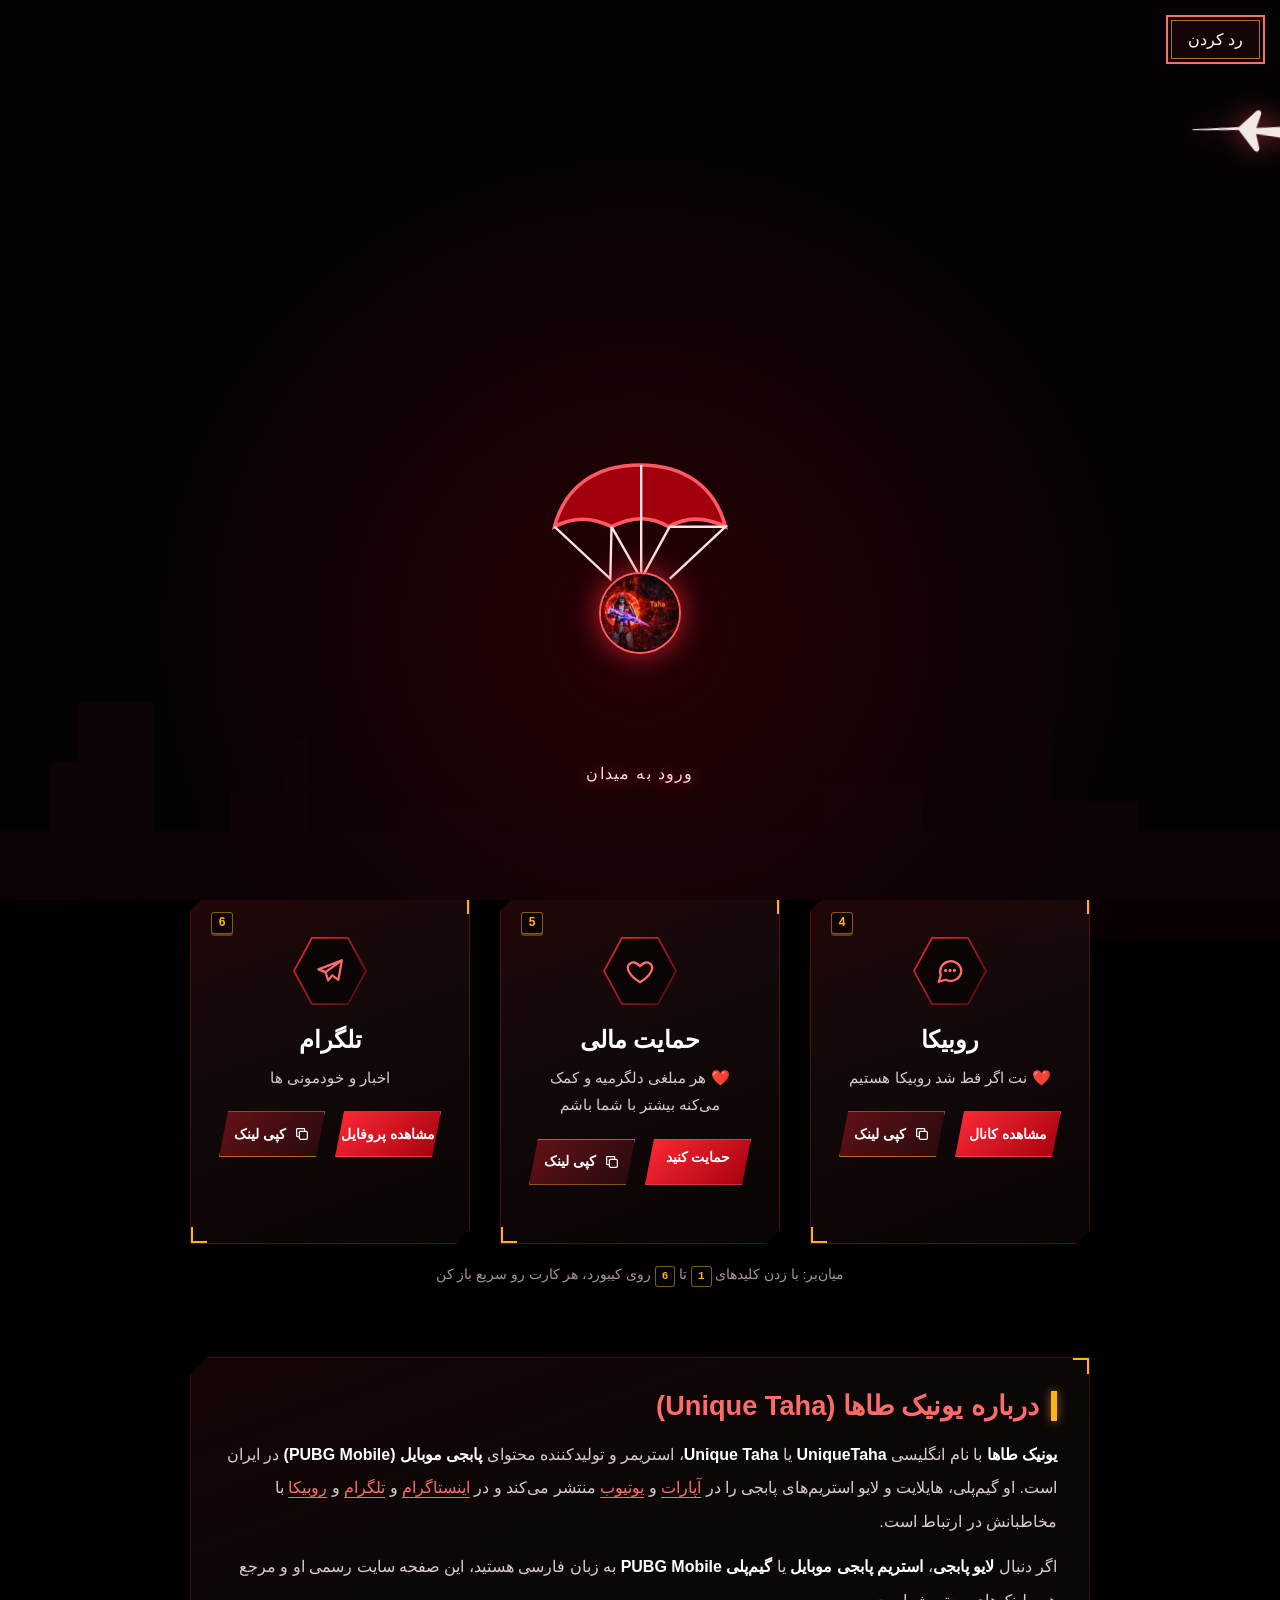
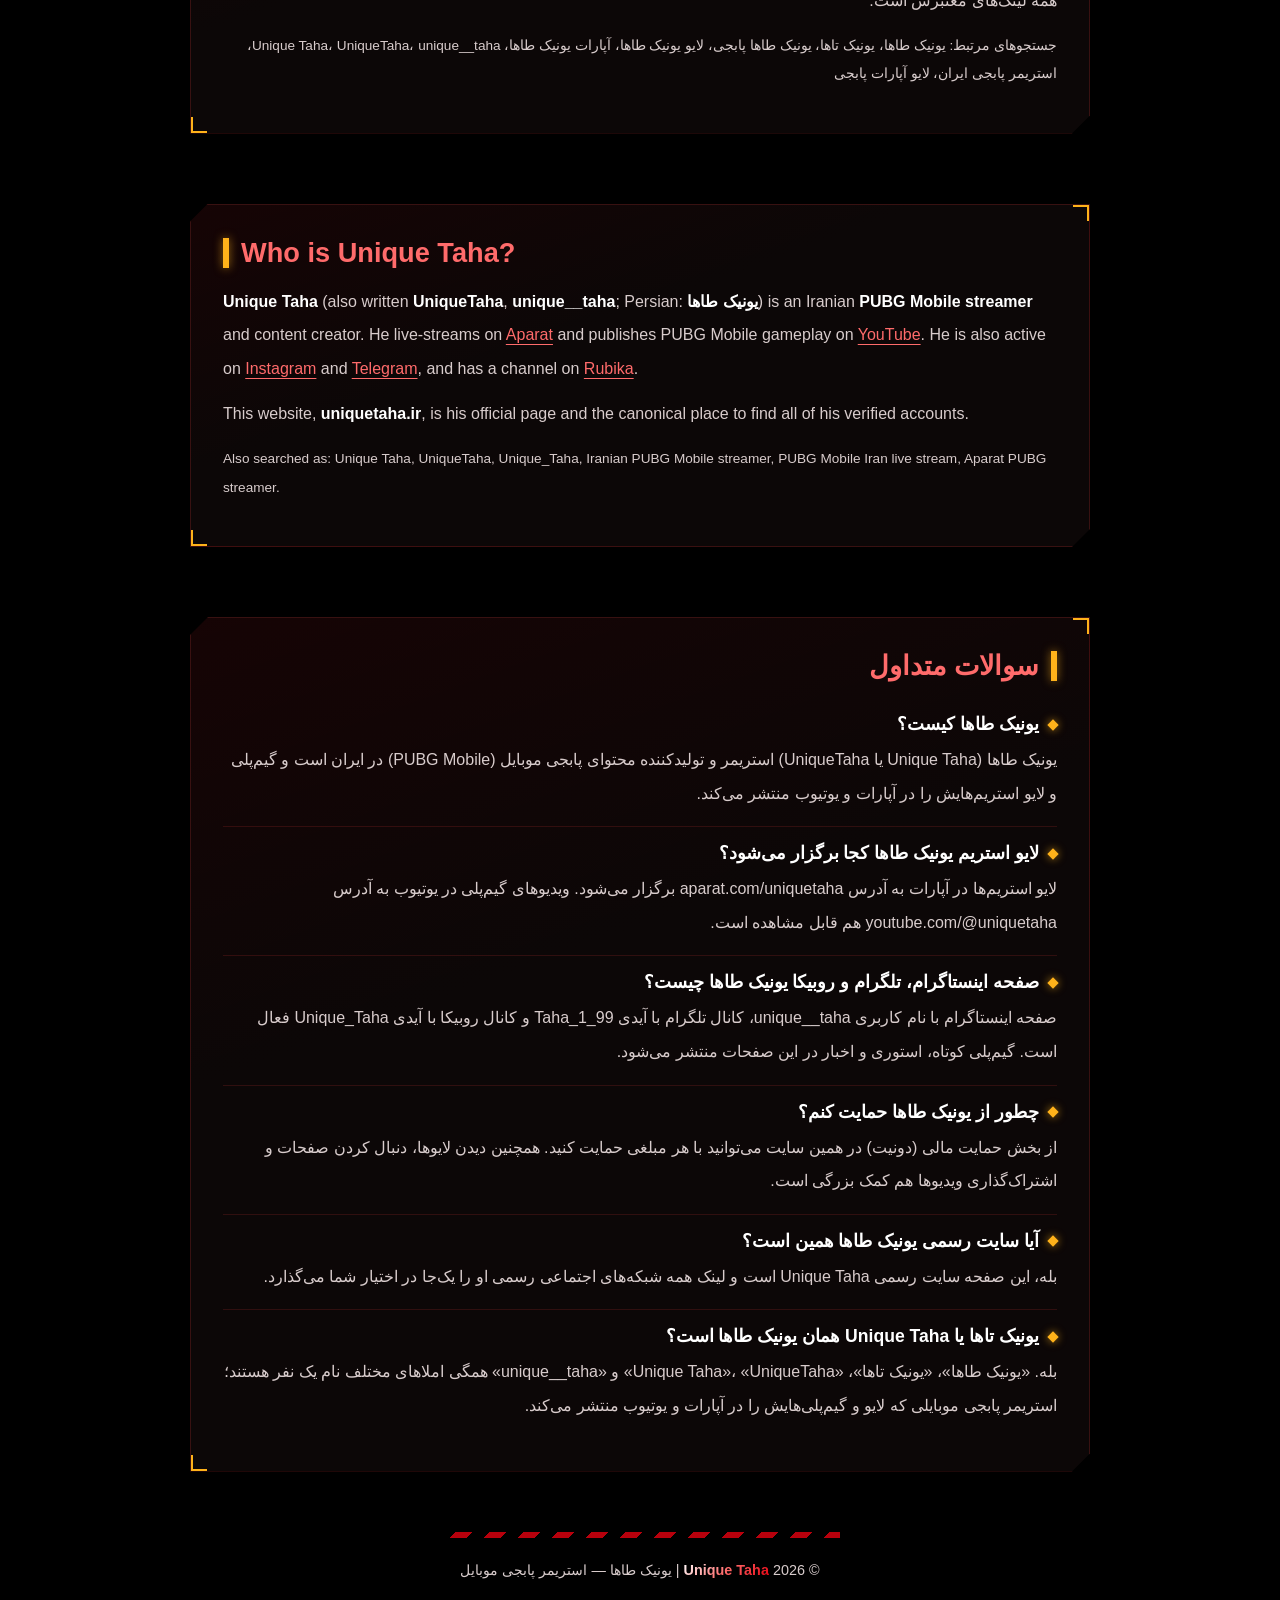
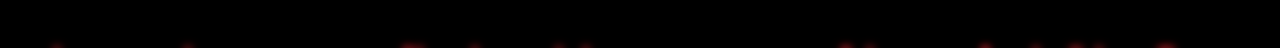
==== index.html @ 5b3048fc "Update index.html" ====
<!DOCTYPE html>
<html lang="fa" dir="rtl">
<head>
    <meta charset="UTF-8">
    <meta name="viewport" content="width=device-width, initial-scale=1.0">
    <title>یونیک طاها | Unique Taha — استریمر پابجی موبایل ایران | لایو در آپارات</title>
    <meta name="description" content="سایت رسمی یونیک طاها (UniqueTaha) استریمر پابجی موبایل در ایران؛ لایو استریم و ویدیوهای گیم‌پلی PUBG Mobile در آپارات و یوتیوب، لینک اینستاگرام، تلگرام و حمایت مالی. Official site of Unique Taha, Iranian PUBG Mobile streamer.">
    <meta name="keywords" content="یونیک طاها, یونیک تاها, UniqueTaha, Unique Taha, unique_taha, uniquetaha, استریمر پابجی, استریمر پابجی موبایل, لایو پابجی, استریم پابجی, پابجی موبایل ایران, PUBG Mobile Iran streamer, گیم پلی پابجی, هایلایت پابجی, آپارات یونیک طاها">
    <meta name="author" content="Unique Taha">
    <meta name="robots" content="index, follow, max-image-preview:large, max-snippet:-1, max-video-preview:-1">
    <meta name="theme-color" content="#000000">
    <link rel="canonical" href="https://uniquetaha.ir/">
    <link rel="alternate" hreflang="fa" href="https://uniquetaha.ir/">
    <link rel="alternate" hreflang="x-default" href="https://uniquetaha.ir/">

    <!-- Open Graph -->
    <meta property="og:site_name" content="Unique Taha | یونیک طاها">
    <meta property="og:locale" content="fa_IR">
    <meta property="og:type" content="profile">
    <meta property="og:url" content="https://uniquetaha.ir/">
    <meta property="og:title" content="یونیک طاها | Unique Taha — استریمر پابجی موبایل ایران | لایو در آپارات">
    <meta property="og:description" content="سایت رسمی یونیک طاها (UniqueTaha) استریمر پابجی موبایل در ایران؛ لایو استریم و ویدیوهای گیم‌پلی PUBG Mobile در آپارات و یوتیوب، لینک اینستاگرام، تلگرام و حمایت مالی. Official site of Unique Taha, Iranian PUBG Mobile streamer.">
    <meta property="og:image" content="https://uniquetaha.ir/og.jpg">
    <meta property="og:image:width" content="1200">
    <meta property="og:image:height" content="630">
    <meta property="og:image:alt" content="Unique Taha - استریمر پابجی موبایل">

    <!-- Twitter -->
    <meta name="twitter:card" content="summary_large_image">
    <meta name="twitter:title" content="یونیک طاها | Unique Taha — استریمر پابجی موبایل ایران | لایو در آپارات">
    <meta name="twitter:description" content="سایت رسمی یونیک طاها (UniqueTaha) استریمر پابجی موبایل در ایران؛ لایو استریم و ویدیوهای گیم‌پلی PUBG Mobile در آپارات و یوتیوب، لینک اینستاگرام، تلگرام و حمایت مالی. Official site of Unique Taha, Iranian PUBG Mobile streamer.">
    <meta name="twitter:image" content="https://uniquetaha.ir/og.jpg">

    <link rel="alternate" type="text/plain" href="https://uniquetaha.ir/llms.txt" title="LLM-readable summary">
    <link rel="manifest" href="/site.webmanifest">
    <link rel="author" href="https://uniquetaha.ir/humans.txt">
    <link rel="me" href="https://www.instagram.com/unique__taha">
    <link rel="me" href="https://www.youtube.com/@uniquetaha">
    <link rel="me" href="https://www.aparat.com/uniquetaha">
    <link rel="me" href="https://t.me/Taha_1_99">
    <link rel="me" href="https://rubika.ir/Unique_Taha">
    <meta name="application-name" content="Unique Taha">
    <meta name="apple-mobile-web-app-title" content="Unique Taha">
    <meta name="subject" content="PUBG Mobile streamer from Iran">
    <meta name="geo.region" content="IR">
    <meta name="language" content="Persian">
    <link rel="icon" href="favicon.ico" sizes="any">
    <link rel="icon" type="image/png" sizes="96x96" href="logo.png">
    <link rel="apple-touch-icon" href="logo.png">

    <script type="application/ld+json">
{
  "@context": "https://schema.org",
  "@type": "Person",
  "@id": "https://uniquetaha.ir/#person",
  "name": "یونیک طاها",
  "alternateName": [
    "Unique Taha",
    "UniqueTaha",
    "unique_taha",
    "یونیک تاها",
    "unique__taha"
  ],
  "url": "https://uniquetaha.ir/",
  "image": "https://uniquetaha.ir/og.jpg",
  "jobTitle": "استریمر پابجی موبایل",
  "description": "استریمر و تولیدکننده محتوای PUBG Mobile در ایران",
  "knowsAbout": [
    "PUBG Mobile",
    "پابجی موبایل",
    "لایو استریم",
    "گیم‌پلی"
  ],
  "nationality": {
    "@type": "Country",
    "name": "Iran"
  },
  "sameAs": [
    "https://www.instagram.com/unique__taha",
    "https://www.youtube.com/@uniquetaha",
    "https://www.aparat.com/uniquetaha",
    "https://t.me/Taha_1_99",
    "https://rubika.ir/Unique_Taha"
  ]
}
</script>
    <script type="application/ld+json">
{
  "@context": "https://schema.org",
  "@type": "WebSite",
  "@id": "https://uniquetaha.ir/#website",
  "url": "https://uniquetaha.ir/",
  "name": "Unique Taha | یونیک طاها",
  "alternateName": [
    "UniqueTaha",
    "یونیک طاها"
  ],
  "inLanguage": "fa-IR",
  "publisher": {
    "@id": "https://uniquetaha.ir/#person"
  }
}
</script>
    <script type="application/ld+json">
{
  "@context": "https://schema.org",
  "@type": "ProfilePage",
  "url": "https://uniquetaha.ir/",
  "name": "یونیک طاها | Unique Taha — استریمر پابجی موبایل ایران | لایو در آپارات",
  "inLanguage": "fa-IR",
  "mainEntity": {
    "@id": "https://uniquetaha.ir/#person"
  }
}
</script>
    <script type="application/ld+json">
{
  "@context": "https://schema.org",
  "@type": "FAQPage",
  "mainEntity": [
    {
      "@type": "Question",
      "name": "یونیک طاها کیست؟",
      "acceptedAnswer": {
        "@type": "Answer",
        "text": "یونیک طاها (Unique Taha یا UniqueTaha) استریمر و تولیدکننده محتوای پابجی موبایل (PUBG Mobile) در ایران است و گیم‌پلی و لایو استریم‌هایش را در آپارات و یوتیوب منتشر می‌کند."
      }
    },
    {
      "@type": "Question",
      "name": "لایو استریم یونیک طاها کجا برگزار می‌شود؟",
      "acceptedAnswer": {
        "@type": "Answer",
        "text": "لایو استریم‌ها در آپارات به آدرس aparat.com/uniquetaha برگزار می‌شود. ویدیوهای گیم‌پلی در یوتیوب به آدرس youtube.com/@uniquetaha هم قابل مشاهده است."
      }
    },
    {
      "@type": "Question",
      "name": "صفحه اینستاگرام، تلگرام و روبیکا یونیک طاها چیست؟",
      "acceptedAnswer": {
        "@type": "Answer",
        "text": "صفحه اینستاگرام با نام کاربری unique__taha، کانال تلگرام با آیدی Taha_1_99 و کانال روبیکا با آیدی Unique_Taha فعال است. گیم‌پلی کوتاه، استوری و اخبار در این صفحات منتشر می‌شود."
      }
    },
    {
      "@type": "Question",
      "name": "چطور از یونیک طاها حمایت کنم؟",
      "acceptedAnswer": {
        "@type": "Answer",
        "text": "از بخش حمایت مالی (دونیت) در همین سایت می‌توانید با هر مبلغی حمایت کنید. همچنین دیدن لایوها، دنبال کردن صفحات و اشتراک‌گذاری ویدیوها هم کمک بزرگی است."
      }
    },
    {
      "@type": "Question",
      "name": "آیا سایت رسمی یونیک طاها همین است؟",
      "acceptedAnswer": {
        "@type": "Answer",
        "text": "بله، این صفحه سایت رسمی Unique Taha است و لینک همه شبکه‌های اجتماعی رسمی او را یک‌جا در اختیار شما می‌گذارد."
      }
    },
    {
      "@type": "Question",
      "name": "یونیک تاها یا Unique Taha همان یونیک طاها است؟",
      "acceptedAnswer": {
        "@type": "Answer",
        "text": "بله. «یونیک طاها»، «یونیک تاها»، «Unique Taha»، «UniqueTaha» و «unique__taha» همگی املاهای مختلف نام یک نفر هستند؛ استریمر پابجی موبایلی که لایو و گیم‌پلی‌هایش را در آپارات و یوتیوب منتشر می‌کند."
      }
    }
  ]
}
</script>

    <style>
        /* =====================================================
           Unique Taha — Red & Black theme
           Concept: PUBG night battlefield — tracer rounds, embers, crosshair
           ===================================================== */
        :root {
            --black: #000;
            --panel: rgba(20, 6, 8, 0.72);
            --red-500: #ff2a36;
            --red-600: #e5000f;
            --red-700: #a3000d;
            --red-900: #4a0509;
            --red-soft: #ff6b6b;
            --text: #fff;
            --muted: #d8cccc;
            --dim: #a89494;
            --line: rgba(255, 60, 60, 0.18);
            --glow: rgba(255, 31, 45, 0.45);
            --btn: linear-gradient(135deg, #e5000f 0%, #a3000d 100%);
        }

        * {
            margin: 0;
            padding: 0;
            box-sizing: border-box;
        }

        html {
            color-scheme: dark;
            scroll-behavior: smooth;
            scrollbar-color: #b3000f #0a0000;
        }

        ::selection { background: var(--red-600); color: #fff; }
        ::-webkit-scrollbar { width: 10px; }
        ::-webkit-scrollbar-track { background: #0a0000; }
        ::-webkit-scrollbar-thumb { background: linear-gradient(#e5000f, #7a0009); border-radius: 10px; }

        a:focus-visible,
        button:focus-visible {
            outline: 2px solid var(--red-soft);
            outline-offset: 3px;
        }

        body {
            font-family: 'Segoe UI', Tahoma, Geneva, Verdana, sans-serif;
            background: var(--black);
            color: var(--text);
            overflow-x: hidden;
            min-height: 100vh;
            position: relative;
        }

        /* ---------- Background: embers, glow, grid ---------- */
        .stars {
            position: fixed;
            top: 0;
            left: 0;
            width: 100%;
            height: 100%;
            z-index: 0;
            overflow: hidden;
        }

        .star {
            position: absolute;
            background: rgba(255, 255, 255, 0.75);
            border-radius: 50%;
            animation: twinkle 3s infinite;
        }

        .star.red {
            background: var(--red-500);
            box-shadow: 0 0 6px rgba(255, 42, 54, 0.9);
        }

        @keyframes twinkle {
            0%, 100% { opacity: 0.25; transform: scale(1); }
            50% { opacity: 1; transform: scale(1.25); }
        }

        .nebula {
            position: fixed;
            inset: -40px;
            z-index: 1;
            pointer-events: none;
            background:
                radial-gradient(ellipse 70% 50% at 50% 0%, rgba(229, 0, 15, 0.24) 0%, transparent 70%),
                radial-gradient(ellipse 55% 40% at 100% 100%, rgba(150, 0, 10, 0.22) 0%, transparent 70%),
                radial-gradient(ellipse 45% 40% at 0% 75%, rgba(110, 0, 8, 0.18) 0%, transparent 70%);
            animation: nebulaPulse 8s ease-in-out infinite;
            transition: transform 0.4s ease-out;
        }

        .nebula::after {
            content: '';
            position: absolute;
            inset: 0;
            background-image:
                linear-gradient(rgba(255, 40, 50, 0.055) 1px, transparent 1px),
                linear-gradient(90deg, rgba(255, 40, 50, 0.055) 1px, transparent 1px);
            background-size: 56px 56px;
            -webkit-mask-image: radial-gradient(ellipse at 50% 25%, #000 0%, transparent 72%);
            mask-image: radial-gradient(ellipse at 50% 25%, #000 0%, transparent 72%);
        }

        @keyframes nebulaPulse {
            0%, 100% { opacity: 0.65; }
            50% { opacity: 1; }
        }

        /* ---------- Layout ---------- */
        .container {
            position: relative;
            z-index: 2;
            max-width: 1200px;
            margin: 0 auto;
            padding: 40px 20px;
            min-height: 100vh;
            display: flex;
            flex-direction: column;
            justify-content: center;
            align-items: center;
        }

        /* ---------- Header / hero ---------- */
        .header {
            position: relative;
            isolation: isolate;
            text-align: center;
            margin-bottom: 60px;
            padding: 20px 0;
            animation: fadeInDown 1s ease-out;
        }

        .reticle {
            position: absolute;
            top: 50%;
            left: 50%;
            width: min(460px, 86vw);
            transform: translate(-50%, -50%);
            z-index: -1;
            fill: none;
            stroke: var(--red-500);
            stroke-width: 1.2;
            opacity: 0.2;
            pointer-events: none;
        }

        .header h1 {
            display: flex;
            align-items: center;
            justify-content: center;
            gap: 18px;
            font-size: 3.5rem;
            font-weight: 800;
            letter-spacing: 0.01em;
            margin-bottom: 20px;
            line-height: 1.1;
            animation: glow 2.4s ease-in-out infinite alternate;
        }

        .site-logo {
            width: 76px;
            height: 76px;
            flex: none;
            object-fit: cover;
            border: 2px solid var(--red-500);
            border-radius: 50%;
            box-shadow: 0 0 18px var(--glow);
        }

        .header h1 .site-title { display: flex ; flex-direction: column ; align-items: center ; }
        .header h1 .site-name-fa {
            font-family: Tahoma, 'Segoe UI', system-ui, sans-serif;
            font-style: normal;
            font-weight: 800;
            font-size: 0.42em;
            letter-spacing: 0;
            text-transform: none;
            margin-top: 6px;
            color: var(--red-soft);
            -webkit-text-fill-color: currentColor;
        }

        .header h1 .site-name {
            background: linear-gradient(135deg, #ffffff 0%, #ff6b6b 38%, #e5000f 75%, #a3000d 100%);
            -webkit-background-clip: text;
            -webkit-text-fill-color: transparent;
            background-clip: text;
        }

        @keyframes glow {
            from { filter: drop-shadow(0 0 10px rgba(229, 0, 15, 0.55)); }
            to { filter: drop-shadow(0 0 24px rgba(255, 31, 45, 0.9)); }
        }

        .header .subtitle {
            font-size: 1.5rem;
            font-weight: 600;
            color: var(--red-soft);
            margin-top: 10px;
        }

        /* ---------- Cards ---------- */
        .social-links {
            display: grid;
            grid-template-columns: repeat(auto-fit, minmax(280px, 1fr));
            gap: 30px;
            width: 100%;
            max-width: 900px;
        }

        .social-card {
            background:
                linear-gradient(160deg, rgba(255, 31, 45, 0.08) 0%, rgba(255, 255, 255, 0.02) 38%, rgba(0, 0, 0, 0.35) 100%),
                var(--panel);
            backdrop-filter: blur(10px);
            -webkit-backdrop-filter: blur(10px);
            border: 1px solid var(--line);
            border-radius: 20px;
            padding: 30px;
            text-align: center;
            transition: transform 0.35s cubic-bezier(0.175, 0.885, 0.32, 1.275), border-color 0.3s, box-shadow 0.3s;
            position: relative;
            overflow: hidden;
            animation: fadeInUp 0.6s ease-out both;
        }

        .social-card > * { position: relative; z-index: 1; }

        .social-card:nth-child(1) { animation-delay: 0.2s; }
        .social-card:nth-child(2) { animation-delay: 0.35s; }
        .social-card:nth-child(3) { animation-delay: 0.5s; }
        .social-card:nth-child(4) { animation-delay: 0.65s; }
        .social-card:nth-child(5) { animation-delay: 0.8s; }
        .social-card:nth-child(6) { animation-delay: 0.95s; }

        /* red accent line on top of every card */
        .social-card::after {
            content: '';
            position: absolute;
            top: 0;
            left: 24px;
            right: 24px;
            height: 2px;
            background: linear-gradient(90deg, transparent, var(--red-500), transparent);
            opacity: 0.55;
            transition: opacity 0.3s;
        }

        .social-card::before {
            content: '';
            position: absolute;
            top: -50%;
            left: -50%;
            width: 200%;
            height: 200%;
            background: radial-gradient(circle, rgba(229, 0, 15, 0.28) 0%, transparent 70%);
            opacity: 0;
            transition: opacity 0.4s;
            pointer-events: none;
            z-index: 0;
        }

        .social-card:hover::before { opacity: 1; }
        .social-card:hover::after { opacity: 1; }

        .social-card:hover {
            transform: translateY(-8px);
            border-color: rgba(255, 60, 60, 0.6);
            box-shadow: 0 20px 40px rgba(229, 0, 15, 0.25),
                        0 0 30px rgba(229, 0, 15, 0.18);
        }

        .social-icon {
            width: 66px;
            height: 66px;
            margin: 0 auto 18px;
            display: flex;
            align-items: center;
            justify-content: center;
            border-radius: 50%;
            color: var(--red-soft);
            background: radial-gradient(circle, rgba(229, 0, 15, 0.22) 0%, rgba(229, 0, 15, 0.04) 70%);
            border: 1px solid rgba(255, 60, 60, 0.35);
            transition: background 0.3s, color 0.3s, box-shadow 0.3s;
        }

        .social-icon svg {
            width: 30px;
            height: 30px;
            fill: none;
            stroke: currentColor;
            stroke-width: 1.8;
            stroke-linecap: round;
            stroke-linejoin: round;
        }

        .social-card:hover .social-icon {
            background: var(--red-600);
            color: #fff;
            box-shadow: 0 0 22px var(--glow);
        }

        .social-card h2,
        .social-card h3 {
            font-size: 1.5rem;
            margin-bottom: 10px;
            color: #fff;
        }

        .social-card p {
            color: var(--muted);
            font-size: 0.95rem;
            margin-bottom: 20px;
            line-height: 1.8;
        }

        .social-card a {
            display: inline-block;
            padding: 12px 30px;
            background: var(--btn);
            color: #fff;
            text-decoration: none;
            border-radius: 25px;
            font-weight: bold;
            border: 1px solid rgba(255, 255, 255, 0.14);
            transition: transform 0.3s, box-shadow 0.3s, filter 0.3s;
        }

        .social-card a:hover {
            transform: scale(1.07);
            filter: brightness(1.12);
            box-shadow: 0 5px 18px rgba(229, 0, 15, 0.55);
        }

        .vpn-link-btn {
            display: inline-block;
            padding: 12px 30px;
            background: var(--btn);
            color: #fff;
            text-decoration: none;
            border-radius: 25px;
            font-weight: bold;
            transition: transform 0.3s, box-shadow 0.3s, filter 0.3s;
            position: relative;
            z-index: 1;
            border: 1px solid rgba(255, 255, 255, 0.14);
            cursor: pointer;
            font-family: inherit;
            font-size: inherit;
        }

        .vpn-link-btn:hover {
            transform: scale(1.07);
            filter: brightness(1.12);
            box-shadow: 0 5px 18px rgba(229, 0, 15, 0.55);
        }

        /* ---------- Entrance animations ---------- */
        @keyframes fadeInDown {
            from { opacity: 0; transform: translateY(-30px); }
            to { opacity: 1; transform: translateY(0); }
        }

        @keyframes fadeInUp {
            from { opacity: 0; transform: translateY(30px); }
            to { opacity: 1; transform: translateY(0); }
        }

        /* ---------- Embers (floating particles) ---------- */
        .particle {
            position: fixed;
            width: 4px;
            height: 4px;
            background: var(--red-500);
            box-shadow: 0 0 8px 2px rgba(255, 42, 54, 0.55);
            border-radius: 50%;
            pointer-events: none;
            animation: floatParticle 15s infinite linear;
        }

        @keyframes floatParticle {
            0% { transform: translateY(100vh) translateX(0) rotate(0deg); opacity: 0; }
            10% { opacity: 0.9; }
            90% { opacity: 0.9; }
            100% { transform: translateY(-100vh) translateX(100px) rotate(360deg); opacity: 0; }
        }

        /* ---------- Tracer rounds (shooting stars) ---------- */
        .meteor {
            position: fixed;
            width: 2px;
            height: 150px;
            background: linear-gradient(to bottom,
                rgba(255, 255, 255, 1) 0%,
                rgba(255, 107, 90, 0.9) 22%,
                rgba(229, 0, 15, 0.65) 60%,
                transparent 100%);
            border-radius: 50%;
            pointer-events: none;
            z-index: 1;
            box-shadow: 0 0 12px rgba(255, 255, 255, 0.8),
                        0 0 28px rgba(229, 0, 15, 0.6);
            animation: meteorFall linear;
            transform-origin: top center;
        }

        @keyframes meteorFall {
            0% { transform: translateY(-150px) translateX(0) rotate(-45deg); opacity: 0; }
            5% { opacity: 1; }
            95% { opacity: 1; }
            100% { transform: translateY(calc(100vh + 150px)) translateX(400px) rotate(-45deg); opacity: 0; }
        }

        /* ---------- Modal ---------- */
        .modal-overlay {
            position: fixed;
            top: 0;
            left: 0;
            width: 100%;
            height: 100%;
            background: rgba(0, 0, 0, 0.85);
            backdrop-filter: blur(5px);
            z-index: 1000;
            display: none;
            justify-content: center;
            align-items: center;
            animation: fadeIn 0.3s ease-out;
        }

        .modal-overlay.active { display: flex; }

        @keyframes fadeIn {
            from { opacity: 0; }
            to { opacity: 1; }
        }

        .modal-content {
            background: linear-gradient(160deg, rgba(60, 4, 8, 0.55) 0%, rgba(10, 2, 3, 0.97) 55%);
            backdrop-filter: blur(20px);
            border: 2px solid rgba(255, 50, 60, 0.5);
            border-radius: 20px;
            padding: 40px;
            max-width: 500px;
            width: 90%;
            text-align: center;
            box-shadow: 0 20px 60px rgba(229, 0, 15, 0.3);
            animation: slideUp 0.3s ease-out;
        }

        @keyframes slideUp {
            from { transform: translateY(50px); opacity: 0; }
            to { transform: translateY(0); opacity: 1; }
        }

        .modal-content h3 {
            font-size: 1.8rem;
            margin-bottom: 20px;
            color: #fff;
            display: flex;
            align-items: center;
            justify-content: center;
            gap: 10px;
        }

        .modal-icon {
            width: 30px;
            height: 30px;
            fill: none;
            stroke: var(--red-500);
            stroke-width: 2;
            stroke-linecap: round;
            stroke-linejoin: round;
        }

        .modal-content p {
            font-size: 1.1rem;
            color: var(--muted);
            margin-bottom: 30px;
            line-height: 1.8;
        }

        .modal-buttons {
            display: flex;
            gap: 15px;
            justify-content: center;
        }

        .modal-btn {
            padding: 12px 30px;
            border: none;
            border-radius: 25px;
            font-size: 1rem;
            font-weight: bold;
            font-family: inherit;
            cursor: pointer;
            transition: all 0.3s;
        }

        .modal-btn.confirm {
            background: var(--btn);
            color: #fff;
        }

        .modal-btn.confirm:hover {
            transform: scale(1.05);
            box-shadow: 0 5px 18px rgba(229, 0, 15, 0.55);
        }

        .modal-btn.cancel {
            background: rgba(255, 255, 255, 0.06);
            color: #fff;
            border: 1px solid rgba(255, 255, 255, 0.3);
        }

        .modal-btn.cancel:hover { background: rgba(255, 255, 255, 0.14); }

        /* ---------- Scroll to top ---------- */
        .scroll-top {
            position: fixed;
            bottom: 30px;
            left: 30px;
            width: 50px;
            height: 50px;
            background: var(--btn);
            border: 1px solid rgba(255, 255, 255, 0.18);
            border-radius: 50%;
            color: #fff;
            font-size: 1.5rem;
            cursor: pointer;
            z-index: 100;
            opacity: 0;
            visibility: hidden;
            transition: all 0.3s;
            box-shadow: 0 5px 15px rgba(229, 0, 15, 0.45);
            display: flex;
            align-items: center;
            justify-content: center;
        }

        .scroll-top.visible {
            opacity: 1;
            visibility: visible;
        }

        .scroll-top:hover {
            transform: translateY(-5px) scale(1.1);
            box-shadow: 0 8px 22px rgba(255, 31, 45, 0.6);
        }

        /* ---------- Cursor glow ---------- */
        .cursor-glow {
            position: fixed;
            width: 20px;
            height: 20px;
            border-radius: 50%;
            background: radial-gradient(circle, rgba(255, 42, 54, 0.65) 0%, transparent 70%);
            pointer-events: none;
            z-index: 9998;
            transform: translate(-50%, -50%);
            transition: width 0.3s, height 0.3s;
            mix-blend-mode: screen;
        }

        .cursor-glow.active {
            width: 40px;
            height: 40px;
        }

        /* ---------- Support button (kept for future use) ---------- */
        .support-section {
            margin-top: 40px;
            text-align: center;
            animation: fadeInUp 0.8s ease-out both;
            animation-delay: 1.2s;
        }

        .support-btn {
            display: inline-flex;
            align-items: center;
            gap: 12px;
            background: var(--btn);
            color: #fff;
            text-decoration: none;
            padding: 16px 35px;
            border-radius: 50px;
            font-size: 18px;
            font-weight: 600;
            box-shadow: 0 5px 20px rgba(229, 0, 15, 0.45);
            transition: all 0.4s cubic-bezier(0.175, 0.885, 0.32, 1.275);
            position: relative;
            overflow: hidden;
            border: none;
            cursor: pointer;
            font-family: inherit;
        }

        .support-btn::before {
            content: '';
            position: absolute;
            top: 0;
            left: -100%;
            width: 100%;
            height: 100%;
            background: linear-gradient(90deg, transparent, rgba(255, 255, 255, 0.2), transparent);
            transition: left 0.6s;
        }

        .support-btn:hover::before { left: 100%; }

        .support-btn:hover {
            transform: translateY(-5px) scale(1.05);
            box-shadow: 0 10px 30px rgba(229, 0, 15, 0.65),
                        0 0 20px rgba(229, 0, 15, 0.45);
        }

        .support-btn:active { transform: translateY(-2px) scale(1.02); }

        .support-icon {
            font-size: 1.3em;
            animation: bounce 2s ease-in-out infinite;
        }

        @keyframes bounce {
            0%, 20%, 50%, 80%, 100% { transform: translateY(0); }
            40% { transform: translateY(-5px); }
            60% { transform: translateY(-3px); }
        }

        .support-text {
            display: flex;
            flex-direction: column;
            align-items: center;
            gap: 5px;
        }

        .support-username {
            font-size: 0.8em;
            opacity: 0.9;
            font-weight: normal;
        }

        /* ---------- Footer ---------- */
        .footer {
            position: relative;
            z-index: 2;
            padding: 30px 20px;
            margin-top: 60px;
            text-align: center;
            color: var(--muted);
            font-size: 0.9rem;
            border-top: 1px solid rgba(255, 50, 60, 0.28);
            background: rgba(0, 0, 0, 0.35);
            backdrop-filter: blur(10px);
        }

        .footer-content {
            max-width: 1200px;
            margin: 0 auto;
            display: flex;
            justify-content: space-between;
            align-items: center;
            flex-wrap: wrap;
            gap: 20px;
        }

        .footer-text {
            flex: 1;
            min-width: 200px;
        }

        .footer-text p {
            margin: 0;
            opacity: 0.9;
            animation: fadeInUp 0.6s ease-out both;
        }

        .footer-text strong {
            background: linear-gradient(135deg, #ffffff 0%, #ff6b6b 50%, #e5000f 100%);
            -webkit-background-clip: text;
            -webkit-text-fill-color: transparent;
            background-clip: text;
        }

        .footer-links {
            display: flex;
            gap: 15px;
        }

        .footer-link {
            display: inline-flex;
            align-items: center;
            gap: 8px;
            color: var(--muted);
            text-decoration: none;
            padding: 8px 16px;
            border: 1px solid rgba(255, 60, 60, 0.3);
            border-radius: 20px;
            transition: all 0.3s ease;
            font-size: 0.9rem;
        }

        .footer-link:hover {
            color: #fff;
            border-color: rgba(255, 60, 60, 0.7);
            background: rgba(229, 0, 15, 0.22);
            transform: translateY(-2px);
            box-shadow: 0 5px 15px rgba(229, 0, 15, 0.3);
        }

        .link-icon { font-size: 1.1rem; }

        html, body {
            margin: 0;
            padding: 0;
            width: 100%;
        }

        body { overflow-x: hidden; }

        .container {
            max-width: 100%;
            overflow-x: hidden;
        }

        /* ---------- SEO content sections ---------- */
        .header .tagline {
            font-size: 1.15rem;
            color: var(--muted);
            margin-top: 14px;
            line-height: 1.9;
            max-width: 720px;
            margin-inline: auto;
        }

        .live-cta {
            display: inline-block;
            margin-top: 26px;
            padding: 14px 38px;
            border-radius: 30px;
            font-weight: bold;
            font-size: 1.1rem;
            color: #fff;
            text-decoration: none;
            background: linear-gradient(135deg, #ff1f2d 0%, #a3000d 100%);
            border: 1px solid rgba(255, 255, 255, 0.2);
            box-shadow: 0 0 25px rgba(255, 31, 45, 0.5);
            animation: livePulse 2.2s ease-in-out infinite;
        }

        .live-cta:hover { transform: scale(1.07); }

        @keyframes livePulse {
            0%, 100% { box-shadow: 0 0 22px rgba(255, 31, 45, 0.4); }
            50% { box-shadow: 0 0 40px rgba(255, 31, 45, 0.85); }
        }

        .info-section {
            width: 100%;
            max-width: 900px;
            margin-top: 70px;
            background: linear-gradient(160deg, rgba(255, 31, 45, 0.06) 0%, rgba(255, 255, 255, 0.02) 40%), rgba(10, 3, 4, 0.7);
            border: 1px solid var(--line);
            border-inline-start: 3px solid var(--red-600);
            border-radius: 20px;
            padding: 32px;
            backdrop-filter: blur(10px);
        }

        .info-section h2 { font-size: 1.7rem; margin-bottom: 16px; color: var(--red-soft); }
        .info-section p { color: var(--muted); line-height: 2.1; margin-bottom: 12px; }
        .info-section strong { color: #fff; }
        .info-section a { color: var(--red-soft); text-underline-offset: 4px; transition: color 0.2s; }
        .info-section a:hover { color: #fff; }
        .social-card-actions {
            display: flex;
            flex-wrap: wrap;
            align-items: center;
            justify-content: center;
            gap: 10px;
            margin-top: 4px;
        }
        .copy-link-button {
            position: relative;
            overflow: hidden;
            display: inline-flex;
            align-items: center;
            justify-content: center;
            gap: 9px;
            min-height: 42px;
            padding: 9px 14px;
            border: 1px solid rgba(255, 178, 26, 0.5);
            border-radius: 0;
            color: #fff;
            background: rgba(255, 178, 26, 0.08);
            font: inherit;
            font-size: 0.9rem;
            line-height: 1.35;
            cursor: pointer;
            transition: border-color 0.2s, background-color 0.2s, transform 0.2s, box-shadow 0.2s;
        }
        .copy-link-button:hover {
            border-color: var(--amber);
            background: rgba(255, 178, 26, 0.16);
            box-shadow: 0 0 18px rgba(255, 178, 26, 0.16);
            transform: translateY(-2px);
        }
        .copy-link-button svg {
            width: 17px;
            height: 17px;
            flex: none;
            fill: none;
            stroke: currentColor;
            stroke-width: 1.8;
            transition: opacity 0.2s ease, transform 0.32s cubic-bezier(0.2, 0.8, 0.2, 1);
        }
        .copy-link-button .copy-success-icon {
            position: absolute;
            inset-inline-start: 12px;
            top: 50%;
            opacity: 0;
            transform: translateY(-50%) scale(0.45) rotate(-35deg);
            pointer-events: none;
        }
        .copy-link-button.is-copied { border-color: #70e6a1; color: #a8f5c5; }
        .copy-link-button.is-copied .copy-default-icon { opacity: 0; transform: scale(0.55) rotate(30deg); }
        .copy-link-button.is-copied .copy-success-icon {
            opacity: 1;
            transform: translateY(-50%) scale(1) rotate(0);
        }
        .copy-link-button .copy-success-icon path {
            stroke-dasharray: 24;
            stroke-dashoffset: 24;
            transition: stroke-dashoffset 0.36s ease 0.08s;
        }
        .copy-link-button.is-copied .copy-success-icon path { stroke-dashoffset: 0; }
        .copy-link-button:disabled { cursor: wait; }
        .copy-link-feedback {
            display: block;
            flex-basis: 100%;
            min-height: 1.4em;
            margin: 0 !important;
            color: #a8f5c5 !important;
            font-size: 0.82rem;
            opacity: 0;
            visibility: hidden;
            transform: translateY(-3px);
            transition: opacity 0.2s ease, transform 0.2s ease, visibility 0.2s;
        }
        .copy-link-feedback.is-visible { opacity: 1; visibility: visible; transform: translateY(0); }
        .copy-link-feedback.is-error { color: #ffb3b8 !important; }
        @media (prefers-reduced-motion: reduce) {
            .copy-link-button { transition: none; }
            .copy-link-button svg,
            .copy-link-feedback { transition: none; }
            .copy-link-button .copy-success-icon path { transition: none; }
        }

        .faq-item { border-top: 1px solid rgba(255, 60, 60, 0.15); padding: 16px 0; }
        .faq-item:first-of-type { border-top: none; }

        .faq-item h3 {
            font-size: 1.1rem;
            color: #fff;
            margin-bottom: 8px;
            display: flex;
            align-items: center;
            gap: 10px;
        }

        .faq-item h3::before {
            content: '';
            flex: none;
            width: 8px;
            height: 8px;
            background: var(--red-500);
            transform: rotate(45deg);
            box-shadow: 0 0 8px rgba(255, 42, 54, 0.8);
        }

        .faq-item p { margin-bottom: 0; }
        .name-variants { font-size: .85rem; color: var(--dim); margin-top: 14px; line-height: 1.9; }
        .social-card button.vpn-link-btn, .social-card a.vpn-link-btn { display: inline-block; }
        .sr-only { position: absolute; width: 1px; height: 1px; overflow: hidden; clip: rect(0 0 0 0); white-space: nowrap; }

        /* ---------- Responsive ---------- */
        @media (max-width: 768px) {
            .header h1 { font-size: 2.5rem; }
            .header .subtitle { font-size: 1.2rem; }
            .social-links { grid-template-columns: 1fr; gap: 20px; }
            .social-card { padding: 25px; }
            .modal-content { padding: 30px 20px; }
            .modal-content h3 { font-size: 1.5rem; }
            .modal-content p { font-size: 1rem; }
            .modal-buttons { flex-direction: column; }
            .modal-btn { width: 100%; }
            .scroll-top { width: 45px; height: 45px; bottom: 20px; left: 20px; font-size: 1.3rem; }
            .cursor-glow { display: none; }
            .footer-content { flex-direction: column; text-align: center; }
            .footer-links { justify-content: center; }
        }

        @media (min-width: 769px) and (max-width: 1024px) {
            .social-links { grid-template-columns: repeat(2, 1fr); }
        }

        @media (min-width: 1920px) {
            .container { max-width: 1400px; }
            .header h1 { font-size: 4.5rem; }
            .social-links { max-width: 1100px; }
        }

        @media (orientation: landscape) and (max-height: 600px) {
            .container { padding: 20px; }
            .header { margin-bottom: 30px; }
            .header h1 { font-size: 2rem; }
            .social-links { gap: 15px; }
            .social-card { padding: 20px; }
        }

        @media (max-width: 600px) {
            .header h1 { font-size: 2.3rem; }
            .site-logo { width: 58px; height: 58px; }
            .header h1 { gap: 12px; }
            .info-section { padding: 22px; }
        }

        @media (prefers-reduced-motion: reduce) {
            *, *::before, *::after { animation: none !important; transition: none !important; }
            .meteor, .particle { display: none; }
            html { scroll-behavior: auto; }
        }

        /* =====================================================
           GAMING / PUBG HUD LAYER
           Angular cut panels, corner brackets, compass, health bar,
           kill feed, hit markers, hotkeys. Amber = HUD info color,
           red = action / brand color.
           ===================================================== */
        @property --l {
            syntax: '<length>';
            inherits: false;
            initial-value: 16px;
        }

        :root {
            --amber: #ffb21a;
            --amber-dim: rgba(255, 178, 26, 0.5);
            --cut: 14px;
        }

        .container { padding-top: 78px; }

        /* vignette: darker screen edges like an in-game view */
        .nebula::before {
            content: '';
            position: absolute;
            inset: 0;
            background: radial-gradient(ellipse at 50% 40%, transparent 48%, rgba(0, 0, 0, 0.72) 100%);
        }

        /* ---------- Health bar = scroll progress ---------- */
        .hp-bar {
            position: fixed;
            top: 0;
            left: 0;
            right: 0;
            height: 5px;
            z-index: 200;
            direction: ltr;
            background: rgba(255, 255, 255, 0.07);
            pointer-events: none;
        }

        .hp-fill {
            height: 100%;
            width: 0;
            background: linear-gradient(90deg, #a3000d, #ff2a36);
            box-shadow: 0 0 12px rgba(255, 42, 54, 0.85);
        }

        .hp-bar::after {
            content: '';
            position: absolute;
            inset: 0;
            background: repeating-linear-gradient(90deg, transparent 0 18px, #000 18px 20px);
        }

        /* ---------- Compass ---------- */
        .compass {
            position: fixed;
            top: 12px;
            left: 50%;
            transform: translateX(-50%);
            width: min(520px, 72vw);
            height: 34px;
            z-index: 150;
            overflow: hidden;
            direction: ltr;
            pointer-events: none;
            background: linear-gradient(rgba(0, 0, 0, 0.6), rgba(0, 0, 0, 0.15));
            border-bottom: 1px solid rgba(255, 178, 26, 0.3);
            -webkit-mask-image: linear-gradient(90deg, transparent, #000 22%, #000 78%, transparent);
            mask-image: linear-gradient(90deg, transparent, #000 22%, #000 78%, transparent);
        }

        .compass::before {
            content: '';
            position: absolute;
            left: 50%;
            top: 0;
            transform: translateX(-50%);
            border: 5px solid transparent;
            border-top-color: var(--amber);
            z-index: 2;
        }

        .compass-track {
            position: absolute;
            top: 0;
            left: 0;
            height: 100%;
            width: 2160px;
            will-change: transform;
        }

        .compass .tk {
            position: absolute;
            top: 9px;
            width: 1px;
            height: 5px;
            background: rgba(255, 255, 255, 0.4);
        }

        .compass .tk.big { height: 9px; background: #fff; }

        .compass .lb {
            position: absolute;
            top: 20px;
            transform: translateX(-50%);
            font: 600 10px/1 Consolas, 'Courier New', monospace;
            color: rgba(255, 255, 255, 0.65);
        }

        .compass .lb.dir {
            top: 19px;
            font-size: 12px;
            color: var(--amber);
        }

        /* ---------- Kill feed ---------- */
        .killfeed {
            position: fixed;
            top: 62px;
            left: 16px;
            z-index: 140;
            display: flex;
            flex-direction: column;
            gap: 6px;
            direction: ltr;
            pointer-events: none;
            font: 600 12px/1 Consolas, 'Courier New', monospace;
        }

        .kf {
            display: flex;
            align-items: center;
            gap: 8px;
            padding: 7px 12px;
            white-space: nowrap;
            color: var(--muted);
            background: rgba(0, 0, 0, 0.62);
            border-left: 3px solid var(--red-500);
            animation: kfIn 0.35s ease-out both, kfOut 0.5s ease-in 4.2s forwards;
        }

        .kf b { color: #fff; }
        .kf em { color: var(--red-soft); font-style: normal; }
        .kf svg { width: 14px; height: 14px; fill: none; stroke: var(--amber); stroke-width: 2; stroke-linecap: round; }

        @keyframes kfIn {
            from { opacity: 0; transform: translateX(-24px); }
            to { opacity: 1; transform: none; }
        }

        @keyframes kfOut {
            to { opacity: 0; transform: translateX(-12px); }
        }

        /* ---------- Hit marker on click ---------- */
        .hit {
            position: fixed;
            width: 28px;
            height: 28px;
            margin: -14px 0 0 -14px;
            pointer-events: none;
            z-index: 9997;
            animation: hitPop 0.4s ease-out forwards;
        }

        .hit svg { width: 100%; height: 100%; fill: none; stroke: #fff; stroke-width: 2.4; stroke-linecap: round; }
        .hit.red svg { stroke: var(--red-500); }

        @keyframes hitPop {
            0% { transform: scale(0.5); opacity: 1; }
            100% { transform: scale(1.6); opacity: 0; }
        }

        /* ---------- Crosshair cursor ---------- */
        .cursor-glow {
            width: 26px;
            height: 26px;
            border: 1.5px solid rgba(255, 42, 54, 0.9);
            background: none;
            mix-blend-mode: normal;
            box-shadow: 0 0 10px rgba(255, 42, 54, 0.45), inset 0 0 6px rgba(255, 42, 54, 0.25);
            opacity: 0;
            transition: width 0.25s, height 0.25s, transform 0.3s, opacity 0.3s;
        }

        .cursor-glow.on { opacity: 1; }

        .cursor-glow::before,
        .cursor-glow::after {
            content: '';
            position: absolute;
        }

        .cursor-glow::before {
            left: 50%;
            top: -6px;
            bottom: -6px;
            width: 1.5px;
            margin-left: -0.75px;
            background: linear-gradient(#ff2a36 0 7px, transparent 7px calc(100% - 7px), #ff2a36 calc(100% - 7px));
        }

        .cursor-glow::after {
            top: 50%;
            left: -6px;
            right: -6px;
            height: 1.5px;
            margin-top: -0.75px;
            background: linear-gradient(90deg, #ff2a36 0 7px, transparent 7px calc(100% - 7px), #ff2a36 calc(100% - 7px));
        }

        .cursor-glow.active {
            width: 40px;
            height: 40px;
            transform: translate(-50%, -50%) rotate(45deg);
        }

        /* ---------- Hero ---------- */
        .header h1 {
            font-family: 'Arial Black', 'Segoe UI Black', system-ui, sans-serif;
            font-weight: 900;
            font-style: italic;
            text-transform: uppercase;
            letter-spacing: 0.05em;
            line-height: 1.05;
            font-size: clamp(2.4rem, 8vw, 4.4rem);
        }

        .hud-chips {
            list-style: none;
            display: flex;
            flex-wrap: wrap;
            gap: 10px;
            justify-content: center;
            margin-top: 22px;
        }

        .hud-chips li {
            display: inline-flex;
            align-items: center;
            gap: 8px;
            padding: 6px 20px;
            font-size: 0.9rem;
            font-weight: 600;
            color: #fff;
            background: rgba(255, 178, 26, 0.08);
            border-block: 1px solid var(--amber-dim);
            clip-path: polygon(8px 0, 100% 0, calc(100% - 8px) 100%, 0 100%);
        }

        .rec-dot {
            display: inline-block;
            width: 10px;
            height: 10px;
            border-radius: 50%;
            background: #fff;
            box-shadow: 0 0 0 3px rgba(255, 255, 255, 0.25);
            animation: recBlink 1.2s steps(2, start) infinite;
        }

        .rec-dot.red {
            background: var(--red-500);
            box-shadow: 0 0 0 3px rgba(255, 42, 54, 0.28);
        }

        @keyframes recBlink { 50% { opacity: 0.15; } }

        .cta-wrap {
            display: inline-block;
            margin-top: 26px;
            animation: ctaGlow 2.2s ease-in-out infinite;
        }

        @keyframes ctaGlow {
            0%, 100% { filter: drop-shadow(0 0 8px rgba(255, 31, 45, 0.4)); }
            50% { filter: drop-shadow(0 0 22px rgba(255, 31, 45, 0.95)); }
        }

        /* ---------- Parallelogram buttons with sheen ---------- */
        .social-card a,
        .vpn-link-btn {
            position: relative;
            overflow: hidden;
            border: none;
            border-radius: 0;
            padding: 12px 36px;
            clip-path: polygon(10px 0, 100% 0, calc(100% - 10px) 100%, 0 100%);
            background: linear-gradient(135deg, #ff2a36 0%, #a3000d 100%);
        }

        .social-card a::after,
        .vpn-link-btn::after {
            content: '';
            position: absolute;
            top: 0;
            bottom: 0;
            left: -60%;
            width: 40%;
            background: linear-gradient(100deg, transparent, rgba(255, 255, 255, 0.38), transparent);
            transform: skewX(-20deg);
            transition: left 0.6s;
            pointer-events: none;
        }

        .social-card a:hover::after,
        .vpn-link-btn:hover::after { left: 130%; }

        .social-card a:hover,
        .vpn-link-btn:hover { box-shadow: none; }

        .live-cta {
            margin-top: 0;
            display: inline-flex;
            align-items: center;
            gap: 12px;
            padding: 15px 48px;
            border: none;
            box-shadow: none;
            animation: none;
            clip-path: polygon(14px 0, 100% 0, calc(100% - 14px) 100%, 0 100%);
            background: linear-gradient(135deg, #ff2a36 0%, #a3000d 100%);
        }

        .hud-chips li[data-state="unknown"] { display: none; }
        .live-status-dot {
            width: 9px;
            height: 9px;
            flex: none;
            border-radius: 50%;
            background: var(--amber);
            box-shadow: 0 0 0 3px rgba(255, 178, 26, 0.2);
        }

        .hud-chips li[data-state="live"] .live-status-dot {
            background: var(--red-500);
            box-shadow: 0 0 0 3px rgba(255, 42, 54, 0.24);
            animation: recBlink 1.2s steps(2, start) infinite;
        }

        .hud-chips li[data-state="offline"] .live-status-dot {
            background: #8a929e;
            box-shadow: 0 0 0 3px rgba(138, 146, 158, 0.18);
        }

        .live-cta[data-state="offline"] {
            background: linear-gradient(135deg, #555b66 0%, #292d35 100%);
        }

        .live-cta[data-state="unknown"],
        .live-cta[data-state="checking"] {
            background: linear-gradient(135deg, #8f6515 0%, #59400e 100%);
        }

        /* ---------- HUD panels (cards + info sections) ---------- */
        .social-card,
        .info-section {
            position: relative;
            border-radius: 0;
            --cut: 14px;
            clip-path: polygon(var(--cut) 0, 100% 0, 100% calc(100% - var(--cut)), calc(100% - var(--cut)) 100%, 0 100%, 0 var(--cut));
        }

        .info-section { --cut: 18px; border-inline-start: 1px solid var(--line); }

        .social-card {
            padding: 36px 28px 30px;
            border: 1px solid rgba(255, 60, 60, 0.22);
        }

        /* corner brackets: top-right + bottom-left (the uncut corners) */
        .social-card::after,
        .info-section::after {
            content: '';
            position: absolute;
            top: 0;
            left: 0;
            right: 0;
            bottom: 0;
            height: auto;
            opacity: 1;
            pointer-events: none;
            z-index: 2;
            --c: var(--amber);
            --t: 2px;
            background:
                linear-gradient(var(--c), var(--c)) top right / var(--l) var(--t) no-repeat,
                linear-gradient(var(--c), var(--c)) top right / var(--t) var(--l) no-repeat,
                linear-gradient(var(--c), var(--c)) bottom left / var(--l) var(--t) no-repeat,
                linear-gradient(var(--c), var(--c)) bottom left / var(--t) var(--l) no-repeat;
            transition: --l 0.3s ease;
        }

        .social-card:hover::after { --l: 30px; }

        .social-card:hover {
            transform: translateY(-6px);
            border-color: rgba(255, 60, 60, 0.65);
            box-shadow: inset 0 0 50px rgba(229, 0, 15, 0.24);
        }

        .social-card.pressed { border-color: var(--amber); box-shadow: inset 0 0 60px rgba(255, 178, 26, 0.25); }

        /* hex icon badge */
        .social-icon {
            position: relative;
            width: 74px;
            height: 74px;
            border: none;
            border-radius: 0;
            clip-path: polygon(25% 4%, 75% 4%, 100% 50%, 75% 96%, 25% 96%, 0 50%);
            background: linear-gradient(135deg, #ff2a36, #4a0509);
            box-shadow: none;
        }

        .social-icon::before {
            content: '';
            position: absolute;
            inset: 2px;
            clip-path: polygon(25% 4%, 75% 4%, 100% 50%, 75% 96%, 25% 96%, 0 50%);
            background: #0b0405;
            transition: background 0.3s;
        }

        .social-icon svg { position: relative; z-index: 1; }

        .social-card:hover .social-icon {
            background: linear-gradient(135deg, var(--amber), #e5000f);
            box-shadow: none;
        }

        .social-card:hover .social-icon::before { background: var(--red-600); }

        /* hotkey cap */
        .social-card > .keycap {
            position: absolute;
            top: 14px;
            left: 20px;
            min-width: 22px;
            height: 22px;
            padding: 0 6px;
            display: flex;
            align-items: center;
            justify-content: center;
            font: 700 12px/1 Consolas, 'Courier New', monospace;
            color: var(--amber);
            background: rgba(0, 0, 0, 0.55);
            border: 1px solid var(--amber-dim);
            border-radius: 3px;
            box-shadow: 0 2px 0 rgba(255, 178, 26, 0.3);
            transition: background 0.2s, color 0.2s;
        }

        .social-card:hover > .keycap { background: var(--amber); color: #000; }

        .hotkey-hint {
            margin-top: 22px;
            font-size: 0.85rem;
            color: var(--dim);
            text-align: center;
        }

        .hotkey-hint kbd {
            display: inline-block;
            min-width: 20px;
            padding: 1px 6px;
            font: 700 11px/1.5 Consolas, 'Courier New', monospace;
            color: var(--amber);
            border: 1px solid var(--amber-dim);
            border-radius: 3px;
            background: rgba(0, 0, 0, 0.5);
        }

        @media (hover: none) {
            .social-card > .keycap,
            .hotkey-hint,
            .cursor-glow { display: none; }
        }

        /* info panels */
        .info-section h2 {
            display: flex;
            align-items: center;
            gap: 12px;
        }

        .info-section h2::before {
            content: '';
            flex: none;
            width: 6px;
            height: 1.1em;
            background: var(--amber);
            box-shadow: 0 0 10px rgba(255, 178, 26, 0.6);
        }

        .faq-item h3::before {
            background: var(--amber);
            box-shadow: 0 0 8px rgba(255, 178, 26, 0.7);
        }

        /* ---------- Footer hazard stripe ---------- */
        .footer { border-top: none; }

        .footer::before {
            content: '';
            position: absolute;
            top: 0;
            left: 0;
            right: 0;
            height: 6px;
            background: repeating-linear-gradient(-45deg, #e5000f 0 12px, #000 12px 24px);
            opacity: 0.8;
        }

        /* ---------- Loading bar ---------- */
        .load-bar {
            width: 240px;
            height: 10px;
            margin: 0 auto 18px;
            overflow: hidden;
            transform: skewX(-20deg);
            background: rgba(255, 255, 255, 0.07);
            border: 1px solid rgba(255, 42, 54, 0.55);
        }

        .load-bar i {
            display: block;
            height: 100%;
            width: 40%;
            background: linear-gradient(90deg, #a3000d, #ff2a36);
            box-shadow: 0 0 14px rgba(255, 42, 54, 0.9);
            animation: loadSlide 1s ease-in-out infinite alternate;
        }

        @keyframes loadSlide {
            from { transform: translateX(-100%); }
            to { transform: translateX(250%); }
        }

        /* ---------- Modal ---------- */
        .modal-content {
            border-radius: 0;
            border: 1px solid rgba(255, 50, 60, 0.55);
            clip-path: polygon(22px 0, 100% 0, 100% calc(100% - 22px), calc(100% - 22px) 100%, 0 100%, 0 22px);
        }

        .modal-icon { stroke: var(--amber); }

        .modal-btn {
            border-radius: 0;
            padding: 12px 38px;
            clip-path: polygon(10px 0, 100% 0, calc(100% - 10px) 100%, 0 100%);
        }

        .modal-btn.confirm { background: linear-gradient(135deg, #ff2a36 0%, #a3000d 100%); }
        .modal-btn.confirm:hover { box-shadow: none; filter: brightness(1.15); }

        /* ---------- Scroll to top: hex ---------- */
        .scroll-top {
            width: 54px;
            height: 54px;
            border: none;
            border-radius: 0;
            clip-path: polygon(25% 4%, 75% 4%, 100% 50%, 75% 96%, 25% 96%, 0 50%);
            box-shadow: none;
        }

        .scroll-top:hover { box-shadow: none; filter: brightness(1.2); }

        /* ---------- Small screens ---------- */
        @media (max-width: 1480px) {
            .killfeed { display: none; }
        }

        @media (max-width: 600px) {
            .compass { width: 80vw; top: 10px; }
            .container { padding-top: 70px; }
            .scroll-top { width: 48px; height: 48px; }
        }

        @media (prefers-reduced-motion: reduce) {
            .hit, .killfeed { display: none; }
        }

        .social-card-actions { flex-wrap: wrap; gap: 10px; }
        .social-card-actions > a,
        .social-card-actions > .copy-link-button {
            box-sizing: border-box;
            display: inline-flex;
            flex: 1 1 0;
            align-items: center;
            justify-content: center;
            gap: 8px;
            min-width: 0;
            min-height: 46px;
            margin: 0;
            padding: 9px 10px;
            clip-path: polygon(9px 0, 100% 0, calc(100% - 9px) 100%, 0 100%);
            font-size: 0.86rem;
            font-weight: 700;
            line-height: 1.25;
            white-space: nowrap;
        }

        .social-card-actions > a {
            border: 1px solid rgba(255, 80, 90, 0.65);
        }

        .social-card-actions > .copy-link-button {
            border: 1px solid rgba(255, 178, 26, 0.55);
            background: linear-gradient(135deg, rgba(104, 18, 24, 0.96), rgba(38, 10, 13, 0.98));
        }

        .social-card-actions > a:hover,
        .social-card-actions > .copy-link-button:hover {
            transform: translateY(-2px);
        }

        .social-card-actions > .copy-link-button:hover {
            border-color: var(--amber);
            background: linear-gradient(135deg, rgba(137, 25, 31, 0.98), rgba(55, 12, 16, 0.98));
        }

        .social-card-actions > .copy-link-button.is-copied {
            border-color: #70e6a1;
            color: #a8f5c5;
        }

        .social-card-actions .copy-link-button svg { width: 16px; height: 16px; }

        /* keyboard focus must stay visible on clipped shapes (outline inside the box) */
        .social-card a:focus-visible,
        .vpn-link-btn:focus-visible,
        .copy-link-button:focus-visible,
        .modal-btn:focus-visible,
        .scroll-top:focus-visible {
            outline: 2px solid #fff;
            outline-offset: -6px;
        }

        .intro-overlay {
            position: fixed;
            inset: 0;
            z-index: 9999;
            overflow: hidden;
            background:
                radial-gradient(ellipse at 50% 70%, rgba(120, 0, 10, 0.3), transparent 55%),
                #050203;
            transition: opacity 0.35s ease, visibility 0.35s ease;
        }

        .intro-overlay.is-dismissed {
            opacity: 0;
            visibility: hidden;
            pointer-events: none;
        }

        .intro-skyline {
            position: absolute;
            inset: auto 0 0;
            height: 22%;
            opacity: 0.4;
            background:
                linear-gradient(90deg, transparent 4%, #180508 4% 12%, transparent 12% 18%, #180508 18% 24%, transparent 24% 31%, #180508 31% 39%, transparent 39% 64%, #180508 64% 72%, transparent 72% 80%, #180508 80% 89%, transparent 89%),
                linear-gradient(to top, #180508 0 35%, transparent 35%);
            clip-path: polygon(0 30%, 6% 30%, 6% 0, 13% 0, 13% 45%, 22% 45%, 22% 18%, 29% 18%, 29% 52%, 39% 52%, 39% 26%, 47% 26%, 47% 58%, 57% 58%, 57% 16%, 64% 16%, 64% 40%, 73% 40%, 73% 5%, 82% 5%, 82% 50%, 91% 50%, 91% 22%, 100% 22%, 100% 100%, 0 100%);
        }

        .intro-plane {
            position: absolute;
            top: 12%;
            left: -18%;
            width: clamp(72px, 10vw, 124px);
            color: #f3e8e8;
            filter: drop-shadow(0 0 12px rgba(255, 75, 75, 0.55));
            animation: intro-plane-pass 1.2s ease-in-out both;
        }

        .intro-plane svg { display: block; width: 100%; height: auto; }

        @keyframes intro-plane-pass {
            0% { transform: translateX(0) rotate(-5deg); }
            100% { transform: translateX(calc(100vw + 140px)) rotate(3deg); }
        }

        .intro-parachute {
            position: absolute;
            top: 20%;
            left: 50%;
            display: flex;
            flex-direction: column;
            align-items: center;
            transform: translate(-50%, -220px);
            animation: intro-parachute-land 1.8s cubic-bezier(0.25, 0.72, 0.35, 1) 0.3s both;
        }

        .intro-canopy { width: clamp(110px, 18vw, 190px); height: auto; overflow: visible; }
        .intro-canopy path:first-child { fill: #a3000d; stroke: #ff5962; stroke-width: 3; }
        .intro-canopy path:not(:first-child) { fill: none; stroke: #ffe4e4; stroke-width: 2; }

        .intro-logo {
            width: clamp(54px, 8vw, 82px);
            height: clamp(54px, 8vw, 82px);
            margin-top: -1px;
            object-fit: cover;
            border: 2px solid #ff5962;
            border-radius: 50%;
            background: #130507;
            box-shadow: 0 0 28px rgba(255, 42, 54, 0.7);
        }

        @keyframes intro-parachute-land {
            0% { transform: translate(-50%, -220px) rotate(-7deg); }
            65% { transform: translate(-50%, 34vh) rotate(3deg); }
            82% { transform: translate(-50%, 29vh) rotate(-2deg); }
            100% { transform: translate(-50%, 31vh) rotate(0); }
        }

        .intro-caption {
            position: absolute;
            left: 50%;
            bottom: 13%;
            margin: 0;
            color: #ffd9dc;
            font-size: 1rem;
            letter-spacing: 0.08em;
            text-shadow: 0 0 14px rgba(255, 42, 54, 0.75);
            transform: translateX(-50%);
        }

        .intro-skip {
            position: absolute;
            top: 20px;
            right: 20px;
            padding: 9px 16px;
            color: #fff;
            font: inherit;
            background: rgba(25, 6, 9, 0.85);
            border: 1px solid rgba(255, 178, 26, 0.65);
            cursor: pointer;
        }

        .minimap {
            position: fixed;
            right: 16px;
            bottom: max(16px, env(safe-area-inset-bottom));
            z-index: 120;
            direction: rtl;
            color: #fff;
        }

        .minimap-toggle {
            display: flex;
            align-items: center;
            justify-content: center;
            gap: 8px;
            width: 52px;
            min-height: 52px;
            padding: 8px;
            color: var(--amber);
            font: 700 0.72rem/1.2 Consolas, 'Courier New', monospace;
            background: rgba(4, 3, 5, 0.88);
            border: 1px solid rgba(255, 178, 26, 0.55);
            box-shadow: 0 0 18px rgba(229, 0, 15, 0.2);
            backdrop-filter: blur(8px);
            clip-path: polygon(10px 0, 100% 0, 100% calc(100% - 10px), calc(100% - 10px) 100%, 0 100%, 0 10px);
            cursor: pointer;
            transition: background 0.2s ease;
        }

        .minimap-toggle:hover,
        .minimap-toggle:focus-visible,
        .minimap.is-open .minimap-toggle {
            background: rgba(40, 10, 13, 0.96);
            border-color: var(--amber);
        }

        .minimap-grid {
            position: absolute;
            right: 0;
            bottom: calc(100% + 8px);
            display: grid;
            grid-template-columns: repeat(3, 1fr);
            gap: 5px;
            width: 174px;
            padding: 8px;
            background:
                linear-gradient(rgba(255, 42, 54, 0.08) 1px, transparent 1px),
                linear-gradient(90deg, rgba(255, 42, 54, 0.08) 1px, transparent 1px),
                rgba(20, 8, 10, 0.8);
            background-size: 18px 18px;
            border: 1px solid rgba(255, 60, 60, 0.24);
            box-shadow: 0 8px 24px rgba(0, 0, 0, 0.65);
            backdrop-filter: blur(8px);
            clip-path: polygon(10px 0, 100% 0, 100% calc(100% - 10px), calc(100% - 10px) 100%, 0 100%, 0 10px);
        }

        .minimap-grid[hidden] { display: none; }

        .minimap-grid::before {
            content: 'نقشه ارتباطات';
            grid-column: 1 / -1;
            padding: 0 2px 4px;
            color: var(--amber);
            font: 700 0.72rem/1.3 Consolas, 'Courier New', sans-serif;
            border-bottom: 1px solid rgba(255, 178, 26, 0.22);
        }

        .minimap-grid::after {
            content: 'انتخاب نقطه برای رفتن به کارت';
            grid-column: 1 / -1;
            color: var(--dim);
            font: 0.65rem/1.4 Tahoma, 'Segoe UI', sans-serif;
            text-align: center;
        }

        .minimap-marker {
            display: grid;
            place-items: center;
            min-width: 0;
            min-height: 28px;
            padding: 0;
            color: #c8b7b7;
            font: 700 0.65rem/1 Consolas, 'Courier New', monospace;
            text-decoration: none;
            background: rgba(0, 0, 0, 0.55);
            border: 1px solid rgba(255, 255, 255, 0.12);
            transition: color 0.2s ease, border-color 0.2s ease, background 0.2s ease;
        }

        .minimap-marker:hover,
        .minimap-marker:focus-visible {
            color: #fff;
            border-color: rgba(255, 178, 26, 0.75);
            background: rgba(229, 0, 15, 0.16);
        }

        .minimap-marker::before {
            content: '';
            width: 7px;
            height: 7px;
            border-radius: 50%;
            background: #85858b;
        }

        .minimap-marker[aria-current="location"] {
            color: #fff;
            border-color: var(--amber);
            background: rgba(229, 0, 15, 0.2);
        }

        .minimap-marker[aria-current="location"]::before {
            background: #ff3642;
            box-shadow: 0 0 0 3px rgba(255, 42, 54, 0.18), 0 0 12px #ff3642;
            animation: minimap-ping 1.1s steps(2, start) infinite;
        }

        @keyframes minimap-ping { 50% { opacity: 0.25; } }

        .airdrop {
            position: fixed;
            left: 18px;
            bottom: calc(88px + env(safe-area-inset-bottom));
            z-index: 130;
            visibility: hidden;
            pointer-events: none;
        }

        .airdrop.is-visible { visibility: visible; pointer-events: auto; }

        .airdrop-drop {
            position: relative;
            z-index: 1;
            display: flex;
            flex-direction: column;
            align-items: center;
            width: 80px;
            transform: translateY(0);
        }

        .airdrop.is-falling .airdrop-drop {
            animation: airdrop-fall 1.8s cubic-bezier(0.22, 0.68, 0.28, 1) both;
        }

        .airdrop-canopy {
            display: block;
            width: 76px;
            height: 50px;
            margin-bottom: -2px;
            overflow: visible;
            filter: drop-shadow(0 0 7px rgba(255, 30, 45, 0.45));
        }

        .airdrop-canopy path:first-child {
            fill: #b70d19;
            stroke: #ff6a70;
            stroke-width: 1.8;
        }

        .airdrop-canopy path:not(:first-child) {
            fill: none;
            stroke: #e8c5c6;
            stroke-width: 1.4;
        }

        .airdrop-crate {
            position: relative;
            display: grid;
            place-items: center;
            width: 54px;
            height: 48px;
            padding: 0;
            color: #ffe0e0;
            background:
                linear-gradient(90deg, transparent 45%, rgba(255, 113, 48, 0.72) 45% 54%, transparent 54%),
                repeating-linear-gradient(0deg, #5f311b 0 9px, #784322 9px 18px);
            border: 2px solid #d99a52;
            box-shadow: inset 0 0 0 3px rgba(28, 12, 8, 0.55), 0 4px 10px rgba(0, 0, 0, 0.5);
            cursor: pointer;
        }

        .airdrop-crate svg { width: 34px; height: 34px; fill: none; stroke: #f0c58f; stroke-width: 1.7; }

        .airdrop-lid {
            position: absolute;
            top: -7px;
            left: -2px;
            right: -2px;
            height: 7px;
            background: #b98149;
            transform-origin: left bottom;
            transition: transform 0.35s ease;
        }

        .airdrop.is-open .airdrop-lid { transform: rotate(-35deg) translateY(-3px); }

        .airdrop-smoke {
            position: absolute;
            left: 27px;
            bottom: -7px;
            width: 130px;
            height: 70px;
            border-radius: 50%;
            background: radial-gradient(ellipse, rgba(239, 15, 30, 0.62), rgba(156, 0, 14, 0.22) 50%, transparent 76%);
            filter: blur(11px);
            animation: airdrop-smoke-pulse 2.4s ease-in-out infinite alternate;
            pointer-events: none;
        }

        @keyframes airdrop-smoke-pulse {
            from { opacity: 0.48; transform: scale(0.82); }
            to { opacity: 0.9; transform: scale(1.16); }
        }

        @keyframes airdrop-fall {
            0% { transform: translateY(-110vh) rotate(-8deg); }
            68% { transform: translateY(0) rotate(3deg); }
            78% { transform: translateY(-12px) rotate(-2deg); }
            88% { transform: translateY(0) rotate(1deg); }
            95% { transform: translateY(-4px) rotate(0); }
            100% { transform: translateY(0) rotate(0); }
        }

        .airdrop-note {
            position: absolute;
            left: 0;
            bottom: calc(100% + 12px);
            width: min(260px, calc(100vw - 120px));
            padding: 15px;
            color: #fff;
            background: rgba(10, 3, 5, 0.96);
            border: 1px solid rgba(255, 70, 80, 0.72);
            box-shadow: 0 8px 26px rgba(0, 0, 0, 0.65), 0 0 18px rgba(229, 0, 15, 0.2);
        }

        .airdrop-note[hidden] { display: none; }
        .airdrop-note h2 { margin: 0 0 8px; color: #ff858b; font-size: 1rem; }
        .airdrop-note p { margin: 0 0 12px; color: var(--muted); font-size: 0.85rem; line-height: 1.7; }
        .airdrop-note .airdrop-support {
            display: inline-flex;
            padding: 8px 12px;
            color: #fff;
            font-weight: 700;
            text-decoration: none;
            background: linear-gradient(135deg, #ff2a36, #85000a);
            border: 1px solid rgba(255, 255, 255, 0.2);
        }

        .airdrop-close {
            position: absolute;
            top: 7px;
            left: 7px;
            width: 26px;
            height: 26px;
            color: #fff;
            background: transparent;
            border: 1px solid rgba(255, 255, 255, 0.24);
            cursor: pointer;
        }

        .airdrop-close:focus-visible,
        .airdrop-crate:focus-visible,
        .airdrop-support:focus-visible,
        .minimap-toggle:focus-visible,
        .minimap-marker:focus-visible {
            outline: 2px solid #fff;
            outline-offset: 3px;
        }

        @media (max-width: 600px) {
            .minimap { right: 10px; bottom: calc(10px + env(safe-area-inset-bottom)); }
            .minimap-toggle { width: 46px; min-height: 46px; }
            .minimap-grid { width: min(174px, calc(100vw - 32px)); gap: 4px; padding: 7px; }
            .minimap-marker { min-height: 26px; }
            .airdrop { left: 12px; bottom: calc(102px + env(safe-area-inset-bottom)); }
            .airdrop-note { width: min(240px, calc(100vw - 32px)); }
            .intro-caption { bottom: 18%; font-size: 0.85rem; }
        }

        @media (prefers-reduced-motion: reduce) {
            .intro-plane, .intro-parachute, .minimap-marker[aria-current="location"]::before,
            .airdrop-smoke, .airdrop.is-falling .airdrop-drop { animation: none; }
            .airdrop-drop { transform: translateY(0); }
        }
    </style>
</head>
<body>

    <div class="intro-overlay" id="introOverlay" role="dialog" aria-modal="true" aria-label="ورود به سایت">
        <div class="intro-skyline" aria-hidden="true"></div>
        <div class="intro-plane" aria-hidden="true">
            <svg viewBox="0 0 120 48" focusable="false"><path fill="currentColor" d="M4 23.5 47 19 63 3c2-2 5-1 5 2l-4 14 32-3 15 6-15 6-32-3 4 14c0 3-3 4-5 2L47 22 4 24.5c-3 0-3-1 0-1Z"/></svg>
        </div>
        <div class="intro-parachute" aria-hidden="true">
            <svg class="intro-canopy" viewBox="0 0 160 96" focusable="false">
                <path d="M8 57C17 23 43 5 80 5s63 18 72 52c-19-9-33-8-48 0-15-9-30-9-48 0-16-8-31-9-48 0Z"/>
                <path d="m8 57 47 44 1-44m0 0 25 44V5m0 96 24-44m0 0 47 0-47 44"/>
            </svg>
            <img class="intro-logo" src="logo.png" alt="">
        </div>
        <p class="intro-caption">ورود به میدان</p>
        <button class="intro-skip" id="introSkip" type="button">رد کردن</button>
    </div>

    <!-- Custom Cursor Glow -->
    <div class="cursor-glow" id="cursorGlow" aria-hidden="true"></div>

    <!-- Gaming HUD -->
    <div class="hp-bar" aria-hidden="true"><div class="hp-fill" id="hpFill"></div></div>
    <div class="compass" id="compass" aria-hidden="true"><div class="compass-track" id="compassTrack"></div></div>
    <div class="killfeed" id="killfeed" aria-hidden="true"></div>

    <div class="stars" id="stars" aria-hidden="true"></div>
    <div class="nebula" aria-hidden="true"></div>

    <nav class="minimap" id="minimap" aria-label="نقشه کارت‌های شبکه‌های اجتماعی">
        <button class="minimap-toggle" id="minimapToggle" type="button" aria-expanded="false" aria-controls="minimapGrid" aria-label="باز کردن نقشه کارت‌ها">
            <span aria-hidden="true">⌖</span><span>MAP</span>
        </button>
        <div class="minimap-grid" id="minimapGrid" hidden>
            <a class="minimap-marker" href="#social-instagram" aria-label="رفتن به کارت اینستاگرام">01</a>
            <a class="minimap-marker" href="#social-youtube" aria-label="رفتن به کارت یوتیوب">02</a>
            <a class="minimap-marker" href="#social-aparat" aria-label="رفتن به کارت آپارات">03</a>
            <a class="minimap-marker" href="#social-rubika" aria-label="رفتن به کارت روبیکا">04</a>
            <a class="minimap-marker" href="#social-support" aria-label="رفتن به کارت حمایت مالی">05</a>
            <a class="minimap-marker" href="#social-telegram" aria-label="رفتن به کارت تلگرام">06</a>
        </div>
    </nav>

    <div class="airdrop" id="airdrop" aria-hidden="true">
        <div class="airdrop-smoke" aria-hidden="true"></div>
        <div class="airdrop-drop">
            <svg class="airdrop-canopy" viewBox="0 0 100 62" aria-hidden="true" focusable="false">
                <path d="M5 36C11 15 27 4 50 4s39 11 45 32c-13-6-22-5-31 0-10-6-19-6-28 0-10-5-19-6-31 0Z"/>
                <path d="m5 36 25 24V36m0 0 20 24V4m0 56 19-24m0 0 26 0-26 24"/>
            </svg>
            <button class="airdrop-crate" id="airdropCrate" type="button" aria-label="باز کردن جعبه ایردراپ" aria-expanded="false">
                <span class="airdrop-lid" aria-hidden="true"></span>
                <svg viewBox="0 0 32 32" aria-hidden="true"><path d="M4 9h24v18H4zM4 14h24M11 9v18m10-18v18M4 9l4-5h20l-4 5"/></svg>
            </button>
        </div>
        <section class="airdrop-note" id="airdropNote" aria-label="پیام ایردراپ" hidden>
            <button class="airdrop-close" id="airdropClose" type="button" aria-label="بستن پیام">×</button>
            <h2>ایردراپ رسید!</h2>
            <p>ممنون که همراه یونیک طاها هستی. اگر دوست داشتی، می‌تونی از محتوا حمایت کنی.</p>
            <a class="airdrop-support vpn-link-btn" href="https://reymit.ir/uniquetaha" data-url="https://reymit.ir/uniquetaha" rel="noopener">رفتن به صفحه حمایت</a>
        </section>
    </div>

    <main class="container">
        <header class="header">
            <svg class="reticle" viewBox="0 0 400 400" aria-hidden="true" focusable="false"><circle cx="200" cy="200" r="120"/><circle cx="200" cy="200" r="170" stroke-dasharray="4 10"/><path d="M200 8v64M200 328v64M8 200h64M328 200h64"/></svg>
            <h1><img class="site-logo" src="logo.png" alt="لوگوی یونیک طاها"><span class="site-title"><span class="site-name">Unique Taha</span><span class="site-name-fa" lang="fa">یونیک طاها</span></span></h1>
            <p class="subtitle">استریمر پابجی موبایل</p>
            <p class="tagline">پخش زنده و ویدیوهای PUBG Mobile در آپارات و یوتیوب؛ همهٔ شبکه‌های رسمی یونیک طاها در یک‌جا.</p>
            <ul class="hud-chips">
              
                
                <li id="liveStatus" data-state="checking" role="status" aria-live="polite">
                    <span class="live-status-dot" aria-hidden="true"></span>
                    <span id="liveStatusText">در حال بررسی وضعیت لایو...</span>
                </li>
            </ul>
            <div class="cta-wrap"><a id="liveCta" class="live-cta vpn-link-btn" href="https://www.aparat.com/uniquetaha/live" rel="noopener" data-url="https://www.aparat.com/uniquetaha/live" data-state="checking"><span class="live-status-dot" aria-hidden="true"></span><span id="liveCtaText">بررسی وضعیت آپارات...</span></a></div>
        </header>

        <nav class="social-links" aria-label="شبکه‌های اجتماعی یونیک طاها">
            <div class="social-card" id="social-instagram">
                <kbd class="keycap" aria-hidden="true">1</kbd>
                <span class="social-icon" aria-hidden="true"><svg viewBox="0 0 24 24" focusable="false"><rect x="3" y="3" width="18" height="18" rx="5"/><circle cx="12" cy="12" r="4"/><circle cx="17.5" cy="6.5" r="1" fill="currentColor" stroke="none"/></svg></span>
                <h2 style="font-size:1.5rem;margin-bottom:10px">اینستاگرام</h2>
                <p>گیم پلی کوتاه و استوری ها</p>
                <div class="social-card-actions">
                    <a href="https://www.instagram.com/unique__taha" target="_blank" rel="me noopener">مشاهده پروفایل</a>
                    <button class="copy-link-button" type="button" aria-label="کپی لینک اینستاگرام" data-copied-label="لینک اینستاگرام کپی شد">
                        <svg class="copy-default-icon" viewBox="0 0 24 24" aria-hidden="true"><rect x="8" y="8" width="12" height="12" rx="2"/><path d="M16 8V5a1 1 0 0 0-1-1H5a1 1 0 0 0-1 1v10a1 1 0 0 0 1 1h3"/></svg>
                        <svg class="copy-success-icon" viewBox="0 0 24 24" aria-hidden="true"><path d="m5 12 4 4L19 6"/></svg>
                        <span>کپی لینک</span>
                    </button>
                    <span class="copy-link-feedback" role="status" aria-live="polite"></span>
                </div>
            </div>

            <div class="social-card" id="social-youtube">
                <kbd class="keycap" aria-hidden="true">2</kbd>
                <span class="social-icon" aria-hidden="true"><svg viewBox="0 0 24 24" focusable="false"><rect x="2.5" y="5.5" width="19" height="13" rx="4"/><path d="M10 9.5v5l4.5-2.5z" fill="currentColor"/></svg></span>
                <h2 style="font-size:1.5rem;margin-bottom:10px">یوتیوب</h2>
                <p>🔥 ویدیوهای گیم‌پلی، لایو استریم و ترفندها</p>
                <div class="social-card-actions">
                    <a href="https://www.youtube.com/@uniquetaha" target="_blank" rel="me noopener">مشاهده کانال</a>
                    <button class="copy-link-button" type="button" aria-label="کپی لینک یوتیوب" data-copied-label="لینک یوتیوب کپی شد">
                        <svg class="copy-default-icon" viewBox="0 0 24 24" aria-hidden="true"><rect x="8" y="8" width="12" height="12" rx="2"/><path d="M16 8V5a1 1 0 0 0-1-1H5a1 1 0 0 0-1 1v10a1 1 0 0 0 1 1h3"/></svg>
                        <svg class="copy-success-icon" viewBox="0 0 24 24" aria-hidden="true"><path d="m5 12 4 4L19 6"/></svg>
                        <span>کپی لینک</span>
                    </button>
                    <span class="copy-link-feedback" role="status" aria-live="polite"></span>
                </div>
            </div>

            <div class="social-card" id="social-aparat">
                <kbd class="keycap" aria-hidden="true">3</kbd>
                <span class="social-icon" aria-hidden="true"><svg viewBox="0 0 24 24" focusable="false"><rect x="3" y="4.5" width="18" height="12.5" rx="2.5"/><path d="M8 20.5h8M12 17v3.5"/><path d="M10.5 8.4v5.2l4-2.6z" fill="currentColor"/></svg></span>
                <h2 style="font-size:1.5rem;margin-bottom:10px">آپارات</h2>
                <p>🔥 لایو استریم پابجی موبایل و ویدیوهای گیم‌پلی</p>
                <div class="social-card-actions">
                    <a class="vpn-link-btn" href="https://www.aparat.com/uniquetaha" rel="me noopener" data-url="https://www.aparat.com/uniquetaha">مشاهده کانال</a>
                    <button class="copy-link-button" type="button" aria-label="کپی لینک آپارات" data-copied-label="لینک آپارات کپی شد">
                        <svg class="copy-default-icon" viewBox="0 0 24 24" aria-hidden="true"><rect x="8" y="8" width="12" height="12" rx="2"/><path d="M16 8V5a1 1 0 0 0-1-1H5a1 1 0 0 0-1 1v10a1 1 0 0 0 1 1h3"/></svg>
                        <svg class="copy-success-icon" viewBox="0 0 24 24" aria-hidden="true"><path d="m5 12 4 4L19 6"/></svg>
                        <span>کپی لینک</span>
                    </button>
                    <span class="copy-link-feedback" role="status" aria-live="polite"></span>
                </div>
            </div>

            <div class="social-card" id="social-rubika">
                <kbd class="keycap" aria-hidden="true">4</kbd>
                <span class="social-icon" aria-hidden="true"><svg viewBox="0 0 24 24" focusable="false"><path d="M21 11.5a8.5 8.5 0 0 1-12.4 7.5L3 20.5l1.6-4.9A8.5 8.5 0 1 1 21 11.5z"/><path d="M8.5 11.5h.01M12 11.5h.01M15.5 11.5h.01" stroke-width="2.6"/></svg></span>
                <h2 style="font-size:1.5rem;margin-bottom:10px">روبیکا</h2>
                <p>❤️ نت اگر قط شد روبیکا‌ هستیم</p>
                <div class="social-card-actions">
                    <a href="https://rubika.ir/Unique_Taha" target="_blank" rel="me noopener">مشاهده کانال</a>
                    <button class="copy-link-button" type="button" aria-label="کپی لینک روبیکا" data-copied-label="لینک روبیکا کپی شد">
                        <svg class="copy-default-icon" viewBox="0 0 24 24" aria-hidden="true"><rect x="8" y="8" width="12" height="12" rx="2"/><path d="M16 8V5a1 1 0 0 0-1-1H5a1 1 0 0 0-1 1v10a1 1 0 0 0 1 1h3"/></svg>
                        <svg class="copy-success-icon" viewBox="0 0 24 24" aria-hidden="true"><path d="m5 12 4 4L19 6"/></svg>
                        <span>کپی لینک</span>
                    </button>
                    <span class="copy-link-feedback" role="status" aria-live="polite"></span>
                </div>
            </div>

            <div class="social-card" id="social-support">
                <kbd class="keycap" aria-hidden="true">5</kbd>
                <span class="social-icon" aria-hidden="true"><svg viewBox="0 0 24 24" focusable="false"><path d="M12 21s-8-4.9-9.5-10C1.6 7.8 3.6 5 6.7 5c2 0 3.6 1.1 5.3 3.2C13.7 6.1 15.3 5 17.3 5c3.1 0 5.1 2.8 4.2 6C20 16.1 12 21 12 21z"/></svg></span>
                <h2 style="font-size:1.5rem;margin-bottom:10px">حمایت مالی</h2>
                <p>❤️ هر مبلغی دلگرمیه و کمک می‌کنه بیشتر با شما باشم</p>
                <div class="social-card-actions">
                    <a class="vpn-link-btn" href="https://reymit.ir/uniquetaha" rel="noopener" data-url="https://reymit.ir/uniquetaha">حمایت کنید</a>
                    <button class="copy-link-button" type="button" aria-label="کپی لینک حمایت مالی" data-copied-label="لینک حمایت مالی کپی شد">
                        <svg class="copy-default-icon" viewBox="0 0 24 24" aria-hidden="true"><rect x="8" y="8" width="12" height="12" rx="2"/><path d="M16 8V5a1 1 0 0 0-1-1H5a1 1 0 0 0-1 1v10a1 1 0 0 0 1 1h3"/></svg>
                        <svg class="copy-success-icon" viewBox="0 0 24 24" aria-hidden="true"><path d="m5 12 4 4L19 6"/></svg>
                        <span>کپی لینک</span>
                    </button>
                    <span class="copy-link-feedback" role="status" aria-live="polite"></span>
                </div>
            </div>

            <div class="social-card" id="social-telegram">
                <kbd class="keycap" aria-hidden="true">6</kbd>
                <span class="social-icon" aria-hidden="true"><svg viewBox="0 0 24 24" focusable="false"><path d="M21.5 3.5 2.8 10.7l5.6 2.2 2.1 6.6 3.3-4 4.9 3.6z"/><path d="M8.4 12.9l13.1-9.4"/></svg></span>
                <h2 style="font-size:1.5rem;margin-bottom:10px">تلگرام</h2>
                <p>اخبار و خودمونی ها</p>
                <div class="social-card-actions">
                    <a href="https://t.me/Taha_1_99" target="_blank" rel="me noopener">مشاهده پروفایل</a>
                    <button class="copy-link-button" type="button" aria-label="کپی لینک تلگرام" data-copied-label="لینک تلگرام کپی شد">
                        <svg class="copy-default-icon" viewBox="0 0 24 24" aria-hidden="true"><rect x="8" y="8" width="12" height="12" rx="2"/><path d="M16 8V5a1 1 0 0 0-1-1H5a1 1 0 0 0-1 1v10a1 1 0 0 0 1 1h3"/></svg>
                        <svg class="copy-success-icon" viewBox="0 0 24 24" aria-hidden="true"><path d="m5 12 4 4L19 6"/></svg>
                        <span>کپی لینک</span>
                    </button>
                    <span class="copy-link-feedback" role="status" aria-live="polite"></span>
                </div>
            </div>
        </nav>
        <p class="hotkey-hint">میان‌بر: با زدن کلیدهای <kbd>1</kbd> تا <kbd>6</kbd> روی کیبورد، هر کارت رو سریع باز کن</p>

        <section class="info-section" id="about">
            <h2>درباره یونیک طاها (Unique Taha)</h2>
            <p><strong>یونیک طاها</strong> با نام انگلیسی <strong>UniqueTaha</strong> یا <strong>Unique Taha</strong>، استریمر و تولیدکننده محتوای <strong>پابجی موبایل (PUBG Mobile)</strong> در ایران است.
               او گیم‌پلی، هایلایت و لایو استریم‌های پابجی را در <a href="https://www.aparat.com/uniquetaha" rel="me noopener">آپارات</a> و <a href="https://www.youtube.com/@uniquetaha" rel="me noopener">یوتیوب</a> منتشر می‌کند و در
               <a href="https://www.instagram.com/unique__taha" rel="me noopener">اینستاگرام</a> و <a href="https://t.me/Taha_1_99" rel="me noopener">تلگرام</a> و <a href="https://rubika.ir/Unique_Taha" rel="me noopener">روبیکا</a> با مخاطبانش در ارتباط است.</p>
            <p>اگر دنبال <strong>لایو پابجی</strong>، <strong>استریم پابجی موبایل</strong> یا <strong>گیم‌پلی PUBG Mobile</strong> به زبان فارسی هستید، این صفحه سایت رسمی او و مرجع همه لینک‌های معتبرش است.</p>
            <p class="name-variants">جستجوهای مرتبط: یونیک طاها، یونیک تاها، یونیک طاها پابجی، لایو یونیک طاها، آپارات یونیک طاها، Unique Taha، UniqueTaha، unique__taha، استریمر پابجی ایران، لایو آپارات پابجی</p>
        </section>

        <section class="info-section" id="about-en" lang="en" dir="ltr" style="text-align:left">
            <h2>Who is Unique Taha?</h2>
            <p><strong>Unique Taha</strong> (also written <strong>UniqueTaha</strong>, <strong>unique__taha</strong>; Persian: <strong>یونیک طاها</strong>) is an Iranian <strong>PUBG Mobile streamer</strong> and content creator.
               He live-streams on <a href="https://www.aparat.com/uniquetaha" rel="me noopener">Aparat</a> and publishes PUBG Mobile gameplay on <a href="https://www.youtube.com/@uniquetaha" rel="me noopener">YouTube</a>.
               He is also active on <a href="https://www.instagram.com/unique__taha" rel="me noopener">Instagram</a> and <a href="https://t.me/Taha_1_99" rel="me noopener">Telegram</a>, and has a channel on <a href="https://rubika.ir/Unique_Taha" rel="me noopener">Rubika</a>.</p>
            <p>This website, <strong>uniquetaha.ir</strong>, is his official page and the canonical place to find all of his verified accounts.</p>
            <p class="name-variants">Also searched as: Unique Taha, UniqueTaha, Unique_Taha, Iranian PUBG Mobile streamer, PUBG Mobile Iran live stream, Aparat PUBG streamer.</p>
        </section>

        <section class="info-section" id="faq">
            <h2>سوالات متداول</h2>
            <div class="faq-item">
                <h3>یونیک طاها کیست؟</h3>
                <p>یونیک طاها (Unique Taha یا UniqueTaha) استریمر و تولیدکننده محتوای پابجی موبایل (PUBG Mobile) در ایران است و گیم‌پلی و لایو استریم‌هایش را در آپارات و یوتیوب منتشر می‌کند.</p>
            </div>
            <div class="faq-item">
                <h3>لایو استریم یونیک طاها کجا برگزار می‌شود؟</h3>
                <p>لایو استریم‌ها در آپارات به آدرس aparat.com/uniquetaha برگزار می‌شود. ویدیوهای گیم‌پلی در یوتیوب به آدرس youtube.com/@uniquetaha هم قابل مشاهده است.</p>
            </div>
            <div class="faq-item">
                <h3>صفحه اینستاگرام، تلگرام و روبیکا یونیک طاها چیست؟</h3>
                <p>صفحه اینستاگرام با نام کاربری unique__taha، کانال تلگرام با آیدی Taha_1_99 و کانال روبیکا با آیدی Unique_Taha فعال است. گیم‌پلی کوتاه، استوری و اخبار در این صفحات منتشر می‌شود.</p>
            </div>
            <div class="faq-item">
                <h3>چطور از یونیک طاها حمایت کنم؟</h3>
                <p>از بخش حمایت مالی (دونیت) در همین سایت می‌توانید با هر مبلغی حمایت کنید. همچنین دیدن لایوها، دنبال کردن صفحات و اشتراک‌گذاری ویدیوها هم کمک بزرگی است.</p>
            </div>  
            <div class="faq-item">
                <h3>آیا سایت رسمی یونیک طاها همین است؟</h3>
                <p>بله، این صفحه سایت رسمی Unique Taha است و لینک همه شبکه‌های اجتماعی رسمی او را یک‌جا در اختیار شما می‌گذارد.</p>
            </div>
            <div class="faq-item">
                <h3>یونیک تاها یا Unique Taha همان یونیک طاها است؟</h3>
                <p>بله. «یونیک طاها»، «یونیک تاها»، «Unique Taha»، «UniqueTaha» و «unique__taha» همگی املاهای مختلف نام یک نفر هستند؛ استریمر پابجی موبایلی که لایو و گیم‌پلی‌هایش را در آپارات و یوتیوب منتشر می‌کند.</p>
            </div>
        </section>

        <footer class="footer">
            <div class="footer-content">
                <div class="footer-text">
                    <p>© 2026 <strong>Unique Taha</strong> | یونیک طاها — استریمر پابجی موبایل </p>
                </div>
            </div>
        </footer>
    </main>

    <!-- Scroll to Top Button -->
    <button class="scroll-top" id="scrollTop" aria-label="بازگشت به بالا">↑</button>

    <!-- Modal for VPN Warning -->
    <div class="modal-overlay" id="vpnModal" role="dialog" aria-modal="true">
        <div class="modal-content">
            <h3><svg class="modal-icon" viewBox="0 0 24 24" aria-hidden="true" focusable="false"><path d="M12 3.5 2.5 20h19z"/><path d="M12 10v4.5M12 17.5h.01"/></svg>توجه</h3>
            <p>برای دسترسی به این لینک، لطفاً فیلترشکن خود را خاموش کنید.</p>
            <div class="modal-buttons">
                <button class="modal-btn confirm" id="confirmBtn">تایید و ادامه</button>
                <button class="modal-btn cancel" id="cancelBtn">انصراف</button>
            </div>
        </div>
    </div>

    <script>
        // Create stars
        function createStars() {
            const starsContainer = document.getElementById('stars');
            const numStars = 150;

            for (let i = 0; i < numStars; i++) {
                const star = document.createElement('div');
                star.className = 'star';
                
                const size = Math.random() * 2 + 1;
                star.style.width = size + 'px';
                star.style.height = size + 'px';
                star.style.left = Math.random() * 100 + '%';
                star.style.top = Math.random() * 100 + '%';
                star.style.animationDelay = Math.random() * 3 + 's';
                star.style.animationDuration = (Math.random() * 2 + 2) + 's';
                
                starsContainer.appendChild(star);
            }
        }

        // Create floating particles
        function createParticles() {
            for (let i = 0; i < 20; i++) {
                const particle = document.createElement('div');
                particle.className = 'particle';
                particle.style.left = Math.random() * 100 + '%';
                particle.style.animationDelay = Math.random() * 15 + 's';
                particle.style.animationDuration = (Math.random() * 10 + 10) + 's';
                document.body.appendChild(particle);
            }
        }

        // Create meteors/shooting stars
        function createMeteor() {
            const meteor = document.createElement('div');
            meteor.className = 'meteor';
            
            // Random starting position from top
            const startX = Math.random() * (window.innerWidth * 0.8);
            const startY = -150;
            const duration = Math.random() * 1.5 + 1; // 1 to 2.5 seconds
            const angle = -45 + (Math.random() * 10 - 5); // Slight variation in angle
            
            meteor.style.left = startX + 'px';
            meteor.style.top = startY + 'px';
            meteor.style.animationDuration = duration + 's';
            meteor.style.transform = `rotate(${angle}deg)`;
            
            // Random size variation
            const size = Math.random() * 0.5 + 0.5;
            meteor.style.width = (2 * size) + 'px';
            meteor.style.height = (150 * size) + 'px';
            
            document.body.appendChild(meteor);
            
            // Remove meteor after animation
            setTimeout(() => {
                if (meteor.parentNode) {
                    meteor.remove();
                }
            }, (duration + 0.5) * 1000);
        }

        // Create meteors periodically
        function startMeteorShower() {
            // Create initial meteors with delay
            for (let i = 0; i < 3; i++) {
                setTimeout(() => {
                    createMeteor();
                }, i * 2500);
            }
            
            // Continue creating meteors every few seconds
            setInterval(() => {
                if (Math.random() > 0.4) { // 60% chance
                    createMeteor();
                }
            }, 5000);
        }

        // VPN Modal Management
        let pendingUrl = null;
        const modal = document.getElementById('vpnModal');
        const confirmBtn = document.getElementById('confirmBtn');
        const cancelBtn = document.getElementById('cancelBtn');
        const vpnButtons = document.querySelectorAll('.vpn-link-btn');

        // If the Cloudflare Worker cannot reach Aparat, the browser and fresh same-origin JSON file are fallbacks.
        // Sources start together; the first valid answer in this order wins.
        const LIVE_STATUS_API = 'https://uniquetaha-live-status.tahakazrwny.workers.dev/live-status';
        const LIVE_STATUS_SOURCES = [
            { url: LIVE_STATUS_API, timeoutMs: 5000, maxAgeMs: 5 * 60 * 1000 },
            { url: 'https://www.aparat.com/api/fa/v2/Live/LiveStream/show/username/uniquetaha', timeoutMs: 5000, maxAgeMs: Infinity, simple: true, format: 'aparat' },
            { url: '/live-status.json', timeoutMs: 6000, maxAgeMs: 45 * 60 * 1000, bustCache: true }
        ].filter(source => source.url);
        const liveStatus = document.getElementById('liveStatus');
        const liveStatusText = document.getElementById('liveStatusText');
        const liveCta = document.getElementById('liveCta');
        const liveCtaText = document.getElementById('liveCtaText');
        let liveStatusRequestPending = false;
        let liveFeedStatus = 'checking';
        let refreshKillFeed = null;

        function renderLiveStatus(status) {
            const labels = {
                live: { status: '🔴 لایو در حال برگزاری است', cta: 'تماشای لایو در آپارات' },
                offline: { status: '⚫ در حال حاضر آفلاین است', cta: 'مشاهدهٔ کانال آپارات' },
                unknown: { status: 'وضعیت لایو فعلاً در دسترس نیست', cta: 'رفتن به لینک لایو در آپارات' },
                checking: { status: 'در حال بررسی وضعیت لایو...', cta: 'بررسی وضعیت آپارات...' }
            };
            const normalizedStatus = status in labels ? status : 'unknown';
            const label = labels[normalizedStatus];

            if (normalizedStatus !== liveFeedStatus) {
                liveFeedStatus = normalizedStatus;
                document.getElementById('killfeed').replaceChildren();
                if (refreshKillFeed) refreshKillFeed();
            }

            liveStatus.dataset.state = normalizedStatus;
            liveStatusText.textContent = label.status;
            liveCta.dataset.state = normalizedStatus;
            liveCtaText.textContent = label.cta;
        }

        function normalizeAparatStatus(data) {
            const candidates = [
                data && data.live_status && data.live_status.type,
                data && data.live_status && data.live_status.status,
                data && data.live_type,
                data && data.liveStatus && data.liveStatus.type,
                data && data.status,
                data && data.result && data.result.live_status && data.result.live_status.type,
                data && data.result && data.result.live_type
            ];

            for (const value of candidates) {
                if (typeof value === 'string') {
                    const normalized = value.toLowerCase();
                    if (normalized === 'live') return 'live';
                    if (['nolive', 'end', 'offline', 'notlive', 'not_live'].includes(normalized)) return 'offline';
                }
            }

            return null;
        }

        async function fetchLiveSource(source) {
            const controller = new AbortController();
            const timer = setTimeout(() => controller.abort(), source.timeoutMs);
            try {
                const url = source.bustCache ? `${source.url}?t=${Math.floor(Date.now() / 60000)}` : source.url;
                const options = source.simple
                    ? { signal: controller.signal }
                    : { headers: { Accept: 'application/json' }, cache: 'no-store', signal: controller.signal };
                const response = await fetch(url, options);
                if (!response.ok) throw new Error(`HTTP ${response.status}`);

                const result = await response.json();
                let status = result.status;
                if (source.format === 'aparat') {
                    status = normalizeAparatStatus(result);
                }
                if (status !== 'live' && status !== 'offline') throw new Error('invalid status value');
                if (Number.isFinite(source.maxAgeMs)) {
                    const age = Date.now() - Date.parse(result.checkedAt);
                    if (!(age >= -5 * 60000 && age <= source.maxAgeMs)) throw new Error('status is stale');
                }
                return status;
            } finally {
                clearTimeout(timer);
            }
        }

        async function refreshLiveStatus() {
            if (liveStatusRequestPending || document.hidden) return;
            liveStatusRequestPending = true;

            try {
                const attempts = LIVE_STATUS_SOURCES.map(fetchLiveSource);
                attempts.forEach(a => a.catch(() => {}));
                let status = 'unknown';
                for (let i = 0; i < attempts.length; i++) {
                    try {
                        status = await attempts[i];
                        break;
                    } catch (error) {
                        console.warn(`Live status source ${i + 1} failed:`, error.message);
                    }
                }
                renderLiveStatus(status);
            } finally {
                liveStatusRequestPending = false;
            }
        }

        renderLiveStatus('checking');
        refreshLiveStatus();
        window.setInterval(refreshLiveStatus, 60000);
        document.addEventListener('visibilitychange', () => {
            if (!document.hidden) refreshLiveStatus();
        });

        async function copyText(text) {
            if (navigator.clipboard && window.isSecureContext) {
                try {
                    await navigator.clipboard.writeText(text);
                    return;
                } catch (error) {
                    console.warn('Clipboard API unavailable; trying the fallback:', error.message);
                }
            }

            const input = document.createElement('textarea');
            input.value = text;
            input.setAttribute('readonly', '');
            input.style.position = 'fixed';
            input.style.opacity = '0';
            document.body.appendChild(input);
            input.select();
            const copied = document.execCommand('copy');
            input.remove();
            if (!copied) throw new Error('Clipboard copy is unavailable');
        }

        document.querySelectorAll('.copy-link-button').forEach(button => {
            let feedbackTimer;
            button.addEventListener('click', async () => {
                const actions = button.closest('.social-card-actions');
                const link = actions && actions.querySelector('a[href]');
                const feedback = actions && actions.querySelector('.copy-link-feedback');

                if (!link || !feedback || button.disabled) return;

                clearTimeout(feedbackTimer);
                button.disabled = true;
                button.setAttribute('aria-busy', 'true');
                button.classList.remove('is-copied');
                feedback.classList.remove('is-error');
                try {
                    await copyText(link.href);
                    button.classList.add('is-copied');
                    feedback.classList.add('is-visible');
                    feedback.textContent = button.dataset.copiedLabel || 'لینک کپی شد';
                    if (!window.matchMedia('(prefers-reduced-motion: reduce)').matches && typeof button.animate === 'function') {
                        button.animate(
                            [
                                { transform: 'translateY(0) scale(1)' },
                                { transform: 'translateY(-3px) scale(1.045)' },
                                { transform: 'translateY(0) scale(1)' }
                            ],
                            { duration: 420, easing: 'cubic-bezier(0.2, 0.8, 0.2, 1)' }
                        );
                    }
                } catch (error) {
                    console.error('Could not copy social link:', error);
                    button.classList.remove('is-copied');
                    feedback.classList.add('is-visible', 'is-error');
                    feedback.textContent = 'کپی خودکار در این مرورگر انجام نشد';
                } finally {
                    button.disabled = false;
                    button.removeAttribute('aria-busy');
                }

                feedbackTimer = setTimeout(() => {
                    button.classList.remove('is-copied');
                    feedback.classList.remove('is-visible', 'is-error');
                    feedback.textContent = '';
                }, 2200);
            });
        });

        // Handle VPN link buttons
        vpnButtons.forEach(btn => {
            btn.addEventListener('click', (e) => {
                e.preventDefault();
                pendingUrl = btn.getAttribute('data-url') || btn.getAttribute('href');
                modal.classList.add('active');
            });
        });

        // Confirm button - open link
        confirmBtn.addEventListener('click', () => {
            if (pendingUrl) {
                window.open(pendingUrl, '_blank', 'noopener');
                modal.classList.remove('active');
                pendingUrl = null;
            }
        });

        // Cancel button - close modal
        cancelBtn.addEventListener('click', () => {
            modal.classList.remove('active');
            pendingUrl = null;
        });

        // Close modal when clicking outside
        modal.addEventListener('click', (e) => {
            if (e.target === modal) {
                modal.classList.remove('active');
                pendingUrl = null;
            }
        });

        // Close modal with Escape key
        document.addEventListener('keydown', (e) => {
            if (e.key === 'Escape' && modal.classList.contains('active')) {
                modal.classList.remove('active');
                pendingUrl = null;
            }
        });

        const introOverlay = document.getElementById('introOverlay');
        const introSkip = document.getElementById('introSkip');
        const prefersReducedMotion = window.matchMedia('(prefers-reduced-motion: reduce)').matches;
        let introTimer;

        function finishIntro() {
            if (introOverlay.classList.contains('is-dismissed')) return;
            clearTimeout(introTimer);
            introOverlay.classList.add('is-dismissed');
            introSkip.disabled = true;
            document.removeEventListener('keydown', trapIntroFocus);
            window.setTimeout(() => introOverlay.remove(), 400);
        }

        function trapIntroFocus(event) {
            if (event.key === 'Tab' && !introOverlay.classList.contains('is-dismissed')) {
                event.preventDefault();
                introSkip.focus();
            }
        }

        introSkip.addEventListener('click', finishIntro);
        if (prefersReducedMotion) {
            finishIntro();
        } else {
            document.addEventListener('keydown', trapIntroFocus);
            introSkip.focus();
            introTimer = window.setTimeout(finishIntro, 2200);
        }

        window.addEventListener('load', () => {
            createStars();
            createParticles();
            startMeteorShower();
        });

        const minimapMarkers = Array.from(document.querySelectorAll('.minimap-marker'));
        const socialCards = Array.from(document.querySelectorAll('.social-card[id]'));
        const minimap = document.getElementById('minimap');
        const minimapToggle = document.getElementById('minimapToggle');
        const minimapGrid = document.getElementById('minimapGrid');
        let minimapFrame = 0;

        function setMinimapOpen(isOpen) {
            minimap.classList.toggle('is-open', isOpen);
            minimapGrid.hidden = !isOpen;
            minimapToggle.setAttribute('aria-expanded', String(isOpen));
            minimapToggle.setAttribute('aria-label', isOpen ? 'بستن نقشه کارت‌ها' : 'باز کردن نقشه کارت‌ها');
        }

        minimapToggle.addEventListener('click', () => {
            setMinimapOpen(minimapGrid.hidden);
        });

        minimapMarkers.forEach(marker => {
            marker.addEventListener('click', () => setMinimapOpen(false));
        });

        document.addEventListener('click', event => {
            if (!minimap.contains(event.target) && !minimapGrid.hidden) setMinimapOpen(false);
        });

        document.addEventListener('keydown', event => {
            if (event.key === 'Escape' && !minimapGrid.hidden) {
                setMinimapOpen(false);
                minimapToggle.focus();
            }
        });

        function updateMinimap() {
            const centerX = window.innerWidth / 2;
            const centerY = window.innerHeight / 2;
            let activeCard = null;
            let closestDistance = Infinity;

            socialCards.forEach(card => {
                const bounds = card.getBoundingClientRect();
                const distance = Math.hypot(
                    bounds.left + bounds.width / 2 - centerX,
                    bounds.top + bounds.height / 2 - centerY
                );
                if (distance < closestDistance) {
                    closestDistance = distance;
                    activeCard = card;
                }
            });

            minimapMarkers.forEach(marker => {
                if (activeCard && marker.hash === `#${activeCard.id}`) {
                    marker.setAttribute('aria-current', 'location');
                } else {
                    marker.removeAttribute('aria-current');
                }
            });
        }

        function queueMinimapUpdate() {
            if (minimapFrame) return;
            minimapFrame = window.requestAnimationFrame(() => {
                minimapFrame = 0;
                updateMinimap();
            });
        }

        window.addEventListener('scroll', queueMinimapUpdate, { passive: true });
        window.addEventListener('resize', queueMinimapUpdate);
        updateMinimap();

        const airdrop = document.getElementById('airdrop');
        const airdropCrate = document.getElementById('airdropCrate');
        const airdropNote = document.getElementById('airdropNote');
        const airdropClose = document.getElementById('airdropClose');
        let airdropShowTimer = null;
        let airdropHideTimer = null;

        function hideAirdrop() {
            clearTimeout(airdropHideTimer);
            airdropHideTimer = null;
            if (airdrop.contains(document.activeElement)) document.activeElement.blur();
            airdrop.classList.remove('is-visible', 'is-falling', 'is-open');
            airdrop.setAttribute('aria-hidden', 'true');
            airdropCrate.setAttribute('aria-expanded', 'false');
            airdropNote.hidden = true;
        }

        function scheduleAirdrop(delay = 7000 + Math.random() * 8000) {
            clearTimeout(airdropShowTimer);
            airdropShowTimer = window.setTimeout(() => {
                airdropShowTimer = null;
                if (document.hidden) return;
                airdrop.classList.add('is-visible', 'is-falling');
                airdrop.setAttribute('aria-hidden', 'false');
                airdropHideTimer = window.setTimeout(() => {
                    airdropHideTimer = null;
                    hideAirdrop();
                    scheduleAirdrop(16000 + Math.random() * 14000);
                }, 8500);
            }, delay);
        }

        document.addEventListener('visibilitychange', () => {
            if (document.hidden) {
                clearTimeout(airdropShowTimer);
                airdropShowTimer = null;
                hideAirdrop();
            } else if (!airdrop.classList.contains('is-visible')) {
                scheduleAirdrop();
            }
        });

        function closeAirdrop() {
            airdrop.classList.remove('is-open');
            airdropCrate.setAttribute('aria-expanded', 'false');
            airdropNote.hidden = true;
        }

        airdropCrate.addEventListener('click', () => {
            const isOpening = airdropNote.hidden;
            airdrop.classList.toggle('is-open', isOpening);
            airdropCrate.setAttribute('aria-expanded', String(isOpening));
            airdropNote.hidden = !isOpening;
            if (isOpening) airdropClose.focus();
        });
        airdropClose.addEventListener('click', () => {
            closeAirdrop();
            airdropCrate.focus();
        });
        document.addEventListener('keydown', (event) => {
            if (event.key === 'Escape' && !airdropNote.hidden) {
                closeAirdrop();
                airdropCrate.focus();
            }
        });
        scheduleAirdrop();

        // Scroll to Top Button
        const scrollTopBtn = document.getElementById('scrollTop');
        
        window.addEventListener('scroll', () => {
            if (window.pageYOffset > 300) {
                scrollTopBtn.classList.add('visible');
            } else {
                scrollTopBtn.classList.remove('visible');
            }
        });

        scrollTopBtn.addEventListener('click', () => {
            window.scrollTo({
                top: 0,
                behavior: 'smooth'
            });
        });

        // Custom Cursor Glow Effect
        const cursorGlow = document.getElementById('cursorGlow');
        let mouseX = 0, mouseY = 0;
        let cursorX = 0, cursorY = 0;

        document.addEventListener('mousemove', (e) => {
            mouseX = e.clientX;
            mouseY = e.clientY;
        });

        // Smooth cursor follow
        function animateCursor() {
            cursorX += (mouseX - cursorX) * 0.28;
            cursorY += (mouseY - cursorY) * 0.28;
            cursorGlow.style.left = cursorX + 'px';
            cursorGlow.style.top = cursorY + 'px';
            requestAnimationFrame(animateCursor);
        }
        animateCursor();

        // Activate cursor glow on hover over interactive elements
        const interactiveElements = document.querySelectorAll('a, button, .social-card');
        interactiveElements.forEach(el => {
            el.addEventListener('mouseenter', () => {
                cursorGlow.classList.add('active');
            });
            el.addEventListener('mouseleave', () => {
                cursorGlow.classList.remove('active');
            });
        });

        // Add parallax effect on mouse move
        document.addEventListener('mousemove', (e) => {
            const nebula = document.querySelector('.nebula');
            const x = e.clientX / window.innerWidth;
            const y = e.clientY / window.innerHeight;
            
            nebula.style.transform = `translate(${x * 20}px, ${y * 20}px)`;
        });

        // Handle window resize for responsive design
        let resizeTimer;
        window.addEventListener('resize', () => {
            clearTimeout(resizeTimer);
            resizeTimer = setTimeout(() => {
                // Recalculate positions if needed
            }, 250);
        });

        // تابع پشتیبانی حذف شد چون المان مربوطه وجود ندارد
    
        // ===================== Gaming HUD =====================
        (function () {
            const reduce = window.matchMedia('(prefers-reduced-motion: reduce)').matches;

            // first mouse move reveals the crosshair cursor
            document.addEventListener('mousemove', () => cursorGlow.classList.add('on'), { once: true });

            // --- health bar (scroll progress) + compass heading ---
            const hp = document.getElementById('hpFill');
            const compass = document.getElementById('compass');
            const track = document.getElementById('compassTrack');
            const PX = 3;
            const dirs = { 0: 'N', 45: 'NE', 90: 'E', 135: 'SE', 180: 'S', 225: 'SW', 270: 'W', 315: 'NW' };

            for (let d = -180; d < 540; d += 5) {
                const x = (d + 180) * PX;
                const n = ((d % 360) + 360) % 360;
                const tick = document.createElement('i');
                tick.className = 'tk' + (n % 15 === 0 ? ' big' : '');
                tick.style.left = x + 'px';
                track.appendChild(tick);
                if (n % 15 === 0) {
                    const lb = document.createElement('span');
                    lb.className = 'lb' + (n % 45 === 0 ? ' dir' : '');
                    lb.style.left = x + 'px';
                    lb.textContent = n % 45 === 0 ? dirs[n] : String(n);
                    track.appendChild(lb);
                }
            }

            function updateHud() {
                const max = Math.max(1, document.documentElement.scrollHeight - window.innerHeight);
                const p = Math.min(1, Math.max(0, window.scrollY / max));
                hp.style.width = (p * 100) + '%';
                const heading = p * 360;
                track.style.transform = 'translateX(' + (compass.clientWidth / 2 - (heading + 180) * PX) + 'px)';
            }
            window.addEventListener('scroll', updateHud, { passive: true });
            window.addEventListener('resize', updateHud);
            window.addEventListener('load', updateHud);
            updateHud();

            // --- kill feed ---
            const feed = document.getElementById('killfeed');
            const KF_ICON = '<svg viewBox="0 0 24 24" aria-hidden="true"><circle cx="12" cy="12" r="7"/><path d="M12 2v5M12 17v5M2 12h5M17 12h5"/></svg>';
            const msgs = {
                live: [
                    '<b>UniqueTaha</b> is <em>LIVE</em> on Aparat',
                    '<b>Squad up!</b> <em>UniqueTaha is LIVE</em>'
                ],
                offline: [
                    '<b>UniqueTaha</b> is currently <em>OFFLINE</em>',
                    '<b>Live session</b> <em>has ended</em>'
                ],
                unknown: [
                    '<b>Live status</b> is <em>unavailable</em>',
                    '<b>Checking</b> <em>Aparat status</em>'
                ],
                checking: [
                    '<b>Checking</b> <em>Aparat live status</em>'
                ]
            };
            let mi = 0;
            function pushKill() {
                if (document.hidden) return;
                const el = document.createElement('div');
                el.className = 'kf';
                const currentMessages = msgs[liveFeedStatus] || msgs.unknown;
                el.innerHTML = KF_ICON + currentMessages[mi++ % currentMessages.length];
                feed.appendChild(el);
                while (feed.children.length > 3) feed.firstChild.remove();
                setTimeout(() => el.remove(), 4800);
            }
            refreshKillFeed = pushKill;
            if (!reduce) {
                setTimeout(() => { pushKill(); setInterval(pushKill, 5500); }, 1800);
            }

            // --- hit marker on click / tap ---
            if (!reduce) {
                document.addEventListener('pointerdown', (e) => {
                    const h = document.createElement('div');
                    h.className = 'hit' + (e.target.closest('a, button, .social-card') ? ' red' : '');
                    h.style.left = e.clientX + 'px';
                    h.style.top = e.clientY + 'px';
                    h.innerHTML = '<svg viewBox="0 0 26 26" aria-hidden="true"><path d="M3 3l6 6M23 3l-6 6M3 23l6-6M23 23l-6-6"/></svg>';
                    document.body.appendChild(h);
                    setTimeout(() => h.remove(), 420);
                });
            }

            // --- hotkeys 1..6 open the cards (like inventory slots) ---
            document.addEventListener('keydown', (e) => {
                if (e.ctrlKey || e.metaKey || e.altKey || e.repeat) return;
                if (modal.classList.contains('active')) return;
                const m = /^(?:Digit|Numpad)([1-6])$/.exec(e.code);
                if (!m) return;
                const card = document.querySelectorAll('.social-card')[Number(m[1]) - 1];
                const link = card && card.querySelector('a');
                if (!link) return;
                card.classList.add('pressed');
                setTimeout(() => card.classList.remove('pressed'), 260);
                link.click();
            });
        })();
    </script>
</body>
</html>
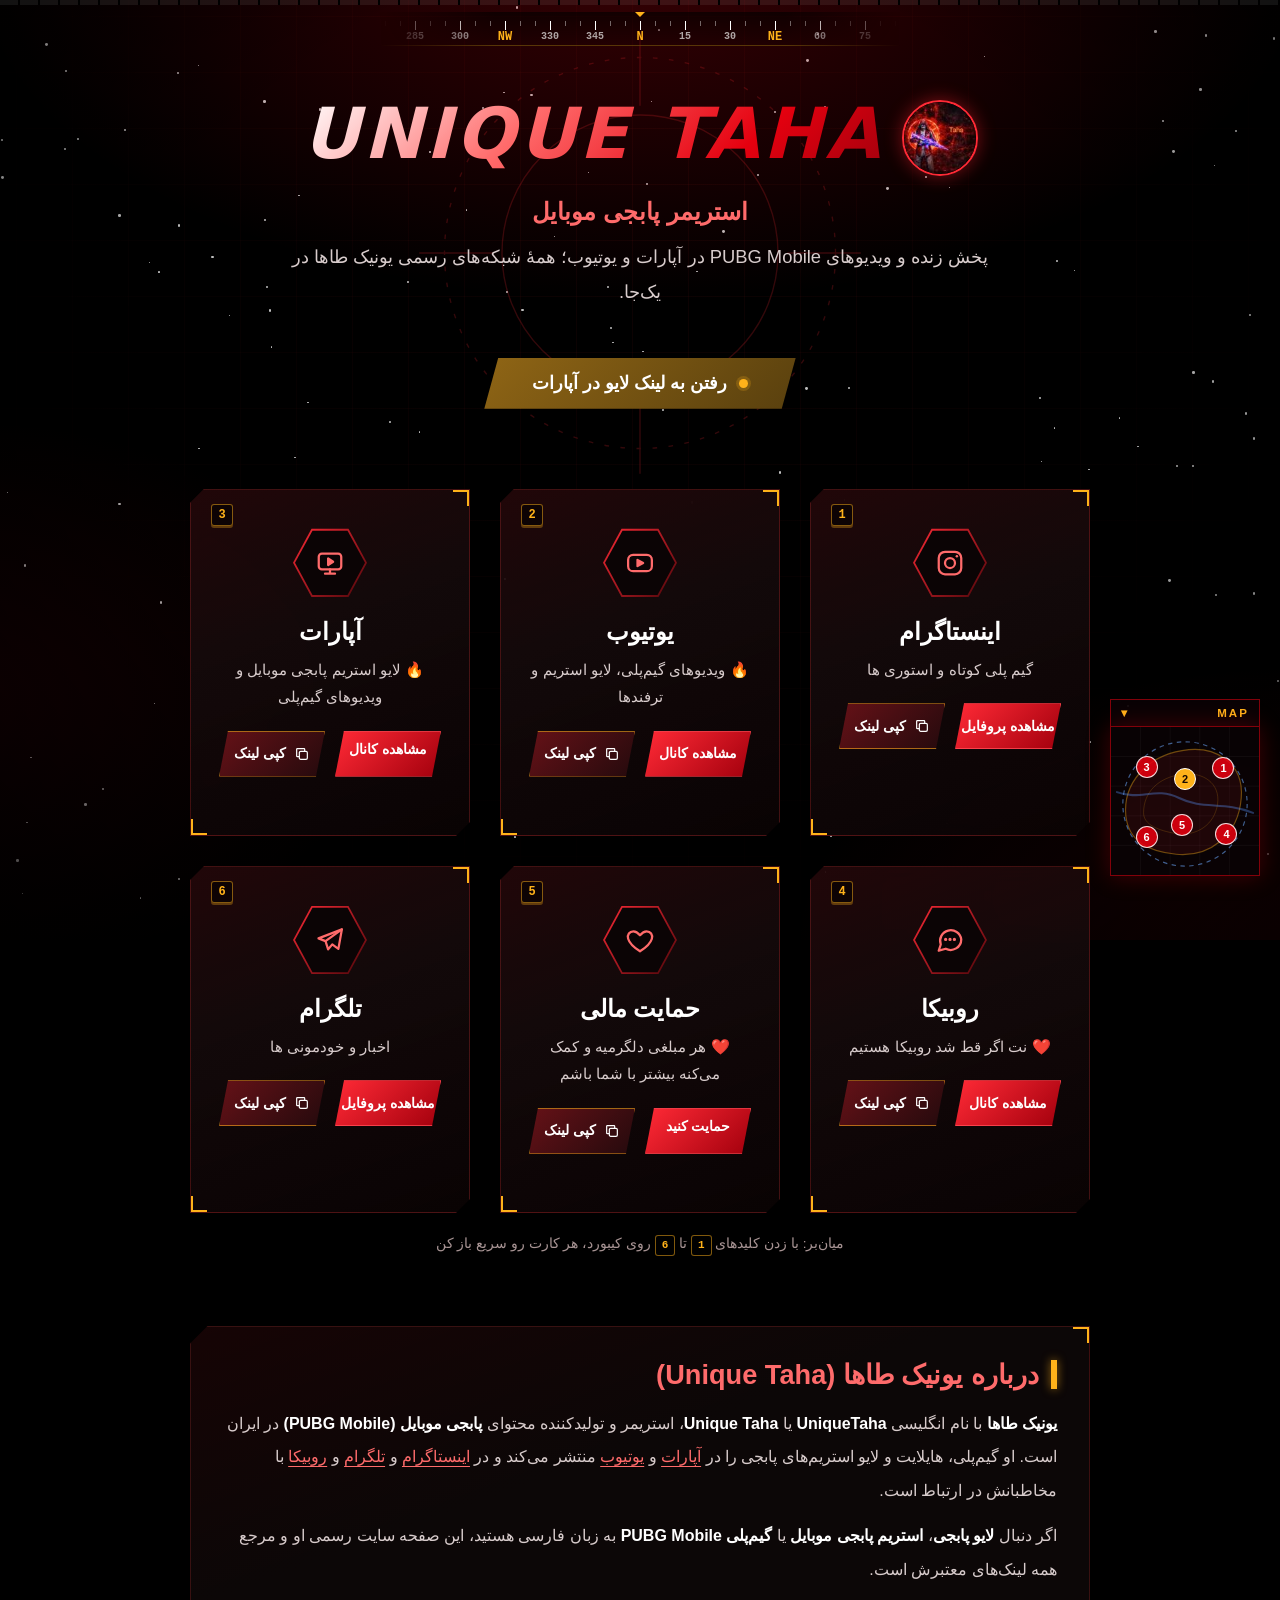
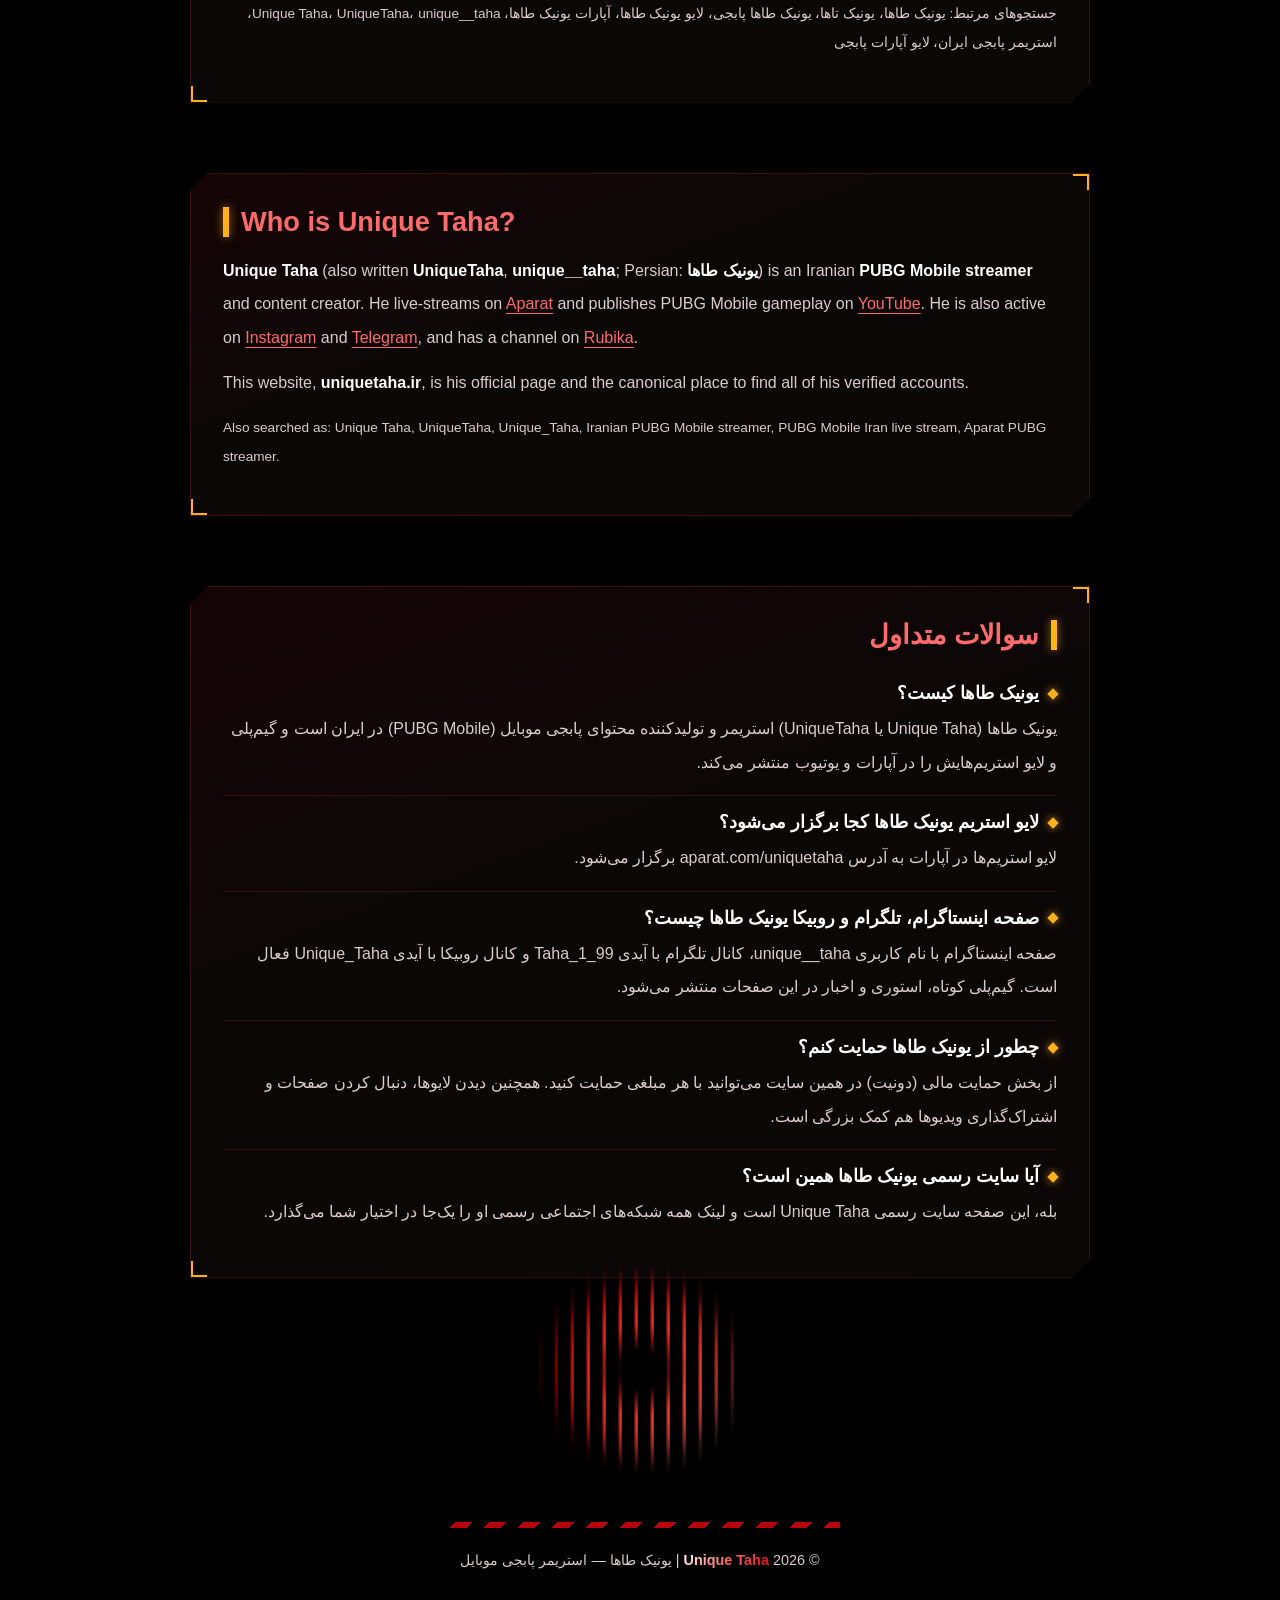
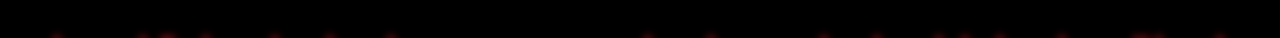
==== commit d6061497: "Add files via upload" ====
--- a/index.html
+++ b/index.html
@@ -3,6 +3,7 @@
 <head>
     <meta charset="UTF-8">
     <meta name="viewport" content="width=device-width, initial-scale=1.0">
+    <script>try{if(sessionStorage.getItem('introSeen')&&!/[?&]intro\b/.test(location.search))document.documentElement.classList.add('no-intro')}catch(e){}</script>
     <title>یونیک طاها | Unique Taha — استریمر پابجی موبایل ایران | لایو در آپارات</title>
     <meta name="description" content="سایت رسمی یونیک طاها (UniqueTaha) استریمر پابجی موبایل در ایران؛ لایو استریم و ویدیوهای گیم‌پلی PUBG Mobile در آپارات و یوتیوب، لینک اینستاگرام، تلگرام و حمایت مالی. Official site of Unique Taha, Iranian PUBG Mobile streamer.">
     <meta name="keywords" content="یونیک طاها, یونیک تاها, UniqueTaha, Unique Taha, unique_taha, uniquetaha, استریمر پابجی, استریمر پابجی موبایل, لایو پابجی, استریم پابجی, پابجی موبایل ایران, PUBG Mobile Iran streamer, گیم پلی پابجی, هایلایت پابجی, آپارات یونیک طاها">
@@ -152,18 +153,18 @@
     },
     {
       "@type": "Question",
+      "name": "یونیک تاها یا Unique Taha همان یونیک طاها است؟",
+      "acceptedAnswer": {
+        "@type": "Answer",
+        "text": "بله. «یونیک طاها»، «یونیک تاها»، «Unique Taha»، «UniqueTaha» و «unique__taha» همگی املاهای مختلف نام یک نفر هستند؛ استریمر پابجی موبایلی که لایو و گیم‌پلی‌هایش را در آپارات و یوتیوب منتشر می‌کند."
+      }
+    },
+    {
+      "@type": "Question",
       "name": "آیا سایت رسمی یونیک طاها همین است؟",
       "acceptedAnswer": {
         "@type": "Answer",
         "text": "بله، این صفحه سایت رسمی Unique Taha است و لینک همه شبکه‌های اجتماعی رسمی او را یک‌جا در اختیار شما می‌گذارد."
-      }
-    },
-    {
-      "@type": "Question",
-      "name": "یونیک تاها یا Unique Taha همان یونیک طاها است؟",
-      "acceptedAnswer": {
-        "@type": "Answer",
-        "text": "بله. «یونیک طاها»، «یونیک تاها»، «Unique Taha»، «UniqueTaha» و «unique__taha» همگی املاهای مختلف نام یک نفر هستند؛ استریمر پابجی موبایلی که لایو و گیم‌پلی‌هایش را در آپارات و یوتیوب منتشر می‌کند."
       }
     }
   ]
@@ -342,7 +343,7 @@
             box-shadow: 0 0 18px var(--glow);
         }
 
-        .header h1 .site-title { display: flex ; flex-direction: column ; align-items: center ; }
+        .header h1 .site-title { display: flex; flex-direction: column; align-items: center; }
         .header h1 .site-name-fa {
             font-family: Tahoma, 'Segoe UI', system-ui, sans-serif;
             font-style: normal;
@@ -688,6 +689,56 @@
         }
 
         .modal-btn.cancel:hover { background: rgba(255, 255, 255, 0.14); }
+
+        /* ---------- Loading screen ---------- */
+        .loader {
+            position: fixed;
+            top: 0;
+            left: 0;
+            width: 100%;
+            height: 100%;
+            background: #000;
+            z-index: 9999;
+            display: flex;
+            justify-content: center;
+            align-items: center;
+            flex-direction: column;
+            transition: opacity 0.5s ease-out, visibility 0.5s;
+        }
+
+        .loader.hidden {
+            opacity: 0;
+            visibility: hidden;
+        }
+
+        .loader-content { text-align: center; }
+
+        .loader-spinner {
+            width: 60px;
+            height: 60px;
+            border: 4px solid rgba(229, 0, 15, 0.25);
+            border-top: 4px solid var(--red-500);
+            border-radius: 50%;
+            animation: spin 1s linear infinite;
+            margin: 0 auto 20px;
+            box-shadow: 0 0 20px rgba(229, 0, 15, 0.35);
+        }
+
+        @keyframes spin {
+            0% { transform: rotate(0deg); }
+            100% { transform: rotate(360deg); }
+        }
+
+        .loader-text {
+            color: var(--muted);
+            font-size: 1.2rem;
+            animation: pulse 1.5s ease-in-out infinite;
+        }
+
+        @keyframes pulse {
+            0%, 100% { opacity: 0.6; }
+            50% { opacity: 1; }
+        }
 
         /* ---------- Scroll to top ---------- */
         .scroll-top {
@@ -884,6 +935,95 @@
 
         .link-icon { font-size: 1.1rem; }
 
+        /* ---------- Uiverse.io "UniqueTaha" text loader (recolored red) ---------- */
+        .loader-wrapper {
+            position: relative;
+            display: flex;
+            align-items: center;
+            justify-content: center;
+            height: 120px;
+            width: auto;
+            margin: 2rem;
+            font-family: "Poppins", sans-serif;
+            font-size: 1.6em;
+            font-weight: 600;
+            user-select: none;
+            color: #fff;
+            scale: 2;
+        }
+
+        .loader-wrapper .loader {
+            position: absolute;
+            top: 0;
+            left: 0;
+            height: 100%;
+            width: 100%;
+            z-index: 1;
+            background-color: transparent;
+            display: block;
+            mask: repeating-linear-gradient(90deg, transparent 0, transparent 6px, black 7px, black 8px);
+            -webkit-mask: repeating-linear-gradient(90deg, transparent 0, transparent 6px, black 7px, black 8px);
+        }
+
+        .loader-wrapper .loader::after {
+            content: "";
+            position: absolute;
+            top: 0;
+            left: 0;
+            width: 100%;
+            height: 100%;
+            background-image:
+                radial-gradient(circle at 50% 50%, #ff3b30 0%, transparent 50%),
+                radial-gradient(circle at 45% 45%, #ff0000 0%, transparent 45%),
+                radial-gradient(circle at 55% 55%, #ff7a7a 0%, transparent 45%),
+                radial-gradient(circle at 45% 55%, #b30000 0%, transparent 45%),
+                radial-gradient(circle at 55% 45%, #ff1a1a 0%, transparent 45%);
+            mask: radial-gradient(circle at 50% 50%, transparent 0%, transparent 10%, black 25%);
+            -webkit-mask: radial-gradient(circle at 50% 50%, transparent 0%, transparent 10%, black 25%);
+            animation: transform-animation 2s infinite alternate, opacity-animation 4s infinite;
+            animation-timing-function: cubic-bezier(0.6, 0.8, 0.5, 1);
+        }
+
+        @keyframes transform-animation {
+            0% { transform: translate(-55%); }
+            100% { transform: translate(55%); }
+        }
+
+        @keyframes opacity-animation {
+            0%, 100% { opacity: 0; }
+            15% { opacity: 1; }
+            65% { opacity: 0; }
+        }
+
+        .loader-letter {
+            display: inline-block;
+            opacity: 0;
+            animation: loader-letter-anim 4s infinite linear;
+            z-index: 2;
+        }
+
+        .loader-letter:nth-child(1) { animation-delay: 0.1s; }
+        .loader-letter:nth-child(2) { animation-delay: 0.205s; }
+        .loader-letter:nth-child(3) { animation-delay: 0.31s; }
+        .loader-letter:nth-child(4) { animation-delay: 0.415s; }
+        .loader-letter:nth-child(5) { animation-delay: 0.521s; }
+        .loader-letter:nth-child(6) { animation-delay: 0.626s; }
+        .loader-letter:nth-child(7) { animation-delay: 0.731s; }
+        .loader-letter:nth-child(8) { animation-delay: 0.837s; }
+        .loader-letter:nth-child(9) { animation-delay: 0.942s; }
+        .loader-letter:nth-child(10) { animation-delay: 1.047s; }
+
+        @keyframes loader-letter-anim {
+            0% { opacity: 0; }
+            5% {
+                opacity: 1;
+                text-shadow: 0 0 6px #ff2a36, 0 0 14px rgba(229, 0, 15, 0.8);
+                transform: scale(1.1) translateY(-2px);
+            }
+            20% { opacity: 0.2; }
+            100% { opacity: 0; }
+        }
+
         html, body {
             margin: 0;
             padding: 0;
@@ -1017,9 +1157,8 @@
             color: #a8f5c5 !important;
             font-size: 0.82rem;
             opacity: 0;
-            visibility: hidden;
             transform: translateY(-3px);
-            transition: opacity 0.2s ease, transform 0.2s ease, visibility 0.2s;
+            transition: opacity 0.2s ease, transform 0.2s ease;
         }
         .copy-link-feedback.is-visible { opacity: 1; visibility: visible; transform: translateY(0); }
         .copy-link-feedback.is-error { color: #ffb3b8 !important; }
@@ -1097,6 +1236,7 @@
             .site-logo { width: 58px; height: 58px; }
             .header h1 { gap: 12px; }
             .info-section { padding: 22px; }
+            .loader-wrapper { scale: 1.35; }
         }
 
         @media (prefers-reduced-motion: reduce) {
@@ -1746,408 +1886,197 @@
             outline-offset: -6px;
         }
 
-        .intro-overlay {
-            position: fixed;
-            inset: 0;
-            z-index: 9999;
+        /* ================= Parachute intro ================= */
+        .no-intro #loader { display: none !important; }
+        @media (prefers-reduced-motion: reduce) { #loader { display: none !important; } }
+
+        #loader.intro {
+            background: radial-gradient(ellipse at 50% 64%, #2b060a 0%, #0a0204 55%, #000 100%);
             overflow: hidden;
-            background:
-                radial-gradient(ellipse at 50% 70%, rgba(120, 0, 10, 0.3), transparent 55%),
-                #050203;
-            transition: opacity 0.35s ease, visibility 0.35s ease;
-        }
-
-        .intro-overlay.is-dismissed {
-            opacity: 0;
-            visibility: hidden;
-            pointer-events: none;
-        }
-
-        .intro-skyline {
-            position: absolute;
-            inset: auto 0 0;
-            height: 22%;
-            opacity: 0.4;
-            background:
-                linear-gradient(90deg, transparent 4%, #180508 4% 12%, transparent 12% 18%, #180508 18% 24%, transparent 24% 31%, #180508 31% 39%, transparent 39% 64%, #180508 64% 72%, transparent 72% 80%, #180508 80% 89%, transparent 89%),
-                linear-gradient(to top, #180508 0 35%, transparent 35%);
-            clip-path: polygon(0 30%, 6% 30%, 6% 0, 13% 0, 13% 45%, 22% 45%, 22% 18%, 29% 18%, 29% 52%, 39% 52%, 39% 26%, 47% 26%, 47% 58%, 57% 58%, 57% 16%, 64% 16%, 64% 40%, 73% 40%, 73% 5%, 82% 5%, 82% 50%, 91% 50%, 91% 22%, 100% 22%, 100% 100%, 0 100%);
-        }
-
-        .intro-plane {
-            position: absolute;
-            top: 12%;
-            left: -18%;
-            width: clamp(72px, 10vw, 124px);
-            color: #f3e8e8;
-            filter: drop-shadow(0 0 12px rgba(255, 75, 75, 0.55));
-            animation: intro-plane-pass 1.2s ease-in-out both;
-        }
-
-        .intro-plane svg { display: block; width: 100%; height: auto; }
-
-        @keyframes intro-plane-pass {
-            0% { transform: translateX(0) rotate(-5deg); }
-            100% { transform: translateX(calc(100vw + 140px)) rotate(3deg); }
-        }
-
-        .intro-parachute {
-            position: absolute;
-            top: 20%;
-            left: 50%;
-            display: flex;
-            flex-direction: column;
-            align-items: center;
-            transform: translate(-50%, -220px);
-            animation: intro-parachute-land 1.8s cubic-bezier(0.25, 0.72, 0.35, 1) 0.3s both;
-        }
-
-        .intro-canopy { width: clamp(110px, 18vw, 190px); height: auto; overflow: visible; }
-        .intro-canopy path:first-child { fill: #a3000d; stroke: #ff5962; stroke-width: 3; }
-        .intro-canopy path:not(:first-child) { fill: none; stroke: #ffe4e4; stroke-width: 2; }
-
+            animation: introOut .45s ease 2.5s forwards;
+        }
+        @keyframes introOut { to { opacity: 0; visibility: hidden; pointer-events: none; } }
+
+        .intro-speed {
+            position: absolute; inset: -20% 0; opacity: 0;
+            background: repeating-linear-gradient(180deg, transparent 0 70px, rgba(255, 120, 120, 0.07) 70px 72px);
+            animation: introSpeedMove .3s linear infinite, introSpeedFade 2.2s linear forwards;
+        }
+        @keyframes introSpeedMove { to { transform: translateY(-72px); } }
+        @keyframes introSpeedFade { 0%, 24% { opacity: 0; } 30%, 44% { opacity: 1; } 56%, 100% { opacity: 0; } }
+
+        .intro-flight {
+            position: absolute; top: 12vh; left: 0; width: 140px; height: 48px; color: #ff4d5a;
+            filter: drop-shadow(0 0 10px rgba(229, 0, 15, 0.6));
+            animation: introFly 1.75s linear both;
+        }
+        .intro-flight svg { width: 140px; height: 48px; display: block; }
+        .intro-trail {
+            position: absolute; right: 100%; top: 50%; width: 45vw; height: 3px; transform: translateY(-50%);
+            background: linear-gradient(90deg, transparent, rgba(255, 255, 255, 0.55));
+        }
+        @keyframes introFly { from { transform: translateX(-20vw); } to { transform: translateX(120vw); } }
+
+        .intro-jumper { position: absolute; left: 50%; top: 50%; width: 0; height: 0; animation: introDrop 1.5s .55s both; }
+        @keyframes introDrop {
+            0%   { opacity: 0; transform: translate(calc(-26vw + 70px), calc(-38vh + 22px)) scale(.4); animation-timing-function: cubic-bezier(.55, 0, 1, .75); }
+            4%   { opacity: 1; }
+            30%  { opacity: 1; transform: translate(calc(-12vw + 30px), -16vh) scale(.7); animation-timing-function: cubic-bezier(.2, .6, .3, 1); }
+            100% { opacity: 1; transform: translate(0, 0) scale(1); }
+        }
+        .intro-pilot { position: absolute; left: -48px; top: -48px; width: 96px; height: 96px; transform-origin: 50% -60px; animation: introSwing .9s ease-in-out 1.15s both; }
+        @keyframes introSwing { 0%, 100% { transform: rotate(0); } 25% { transform: rotate(-6deg); } 75% { transform: rotate(6deg); } }
         .intro-logo {
-            width: clamp(54px, 8vw, 82px);
-            height: clamp(54px, 8vw, 82px);
-            margin-top: -1px;
-            object-fit: cover;
-            border: 2px solid #ff5962;
-            border-radius: 50%;
-            background: #130507;
-            box-shadow: 0 0 28px rgba(255, 42, 54, 0.7);
-        }
-
-        @keyframes intro-parachute-land {
-            0% { transform: translate(-50%, -220px) rotate(-7deg); }
-            65% { transform: translate(-50%, 34vh) rotate(3deg); }
-            82% { transform: translate(-50%, 29vh) rotate(-2deg); }
-            100% { transform: translate(-50%, 31vh) rotate(0); }
-        }
-
-        .intro-caption {
-            position: absolute;
-            left: 50%;
-            bottom: 13%;
-            margin: 0;
-            color: #ffd9dc;
-            font-size: 1rem;
-            letter-spacing: 0.08em;
-            text-shadow: 0 0 14px rgba(255, 42, 54, 0.75);
-            transform: translateX(-50%);
-        }
-
+            width: 96px; height: 96px; display: block; border-radius: 50%; object-fit: cover;
+            border: 3px solid var(--red-500); box-shadow: 0 0 30px rgba(229, 0, 15, 0.6);
+        }
+        .intro-canopy {
+            position: absolute; left: -80px; top: -148px; width: 160px; height: 100px; transform-origin: 50% 100%;
+            filter: drop-shadow(0 0 12px rgba(255, 178, 26, 0.35));
+            animation: introCanopy 1.5s .55s both;
+        }
+        @keyframes introCanopy {
+            0%, 26% { transform: scale(0); opacity: 1; }
+            40%  { transform: scale(1.15, .85); }
+            52%  { transform: scale(.97, 1.04); }
+            64%, 88% { transform: scale(1); opacity: 1; }
+            100% { transform: scale(.2, .1); opacity: 0; }
+        }
+        .intro-ring {
+            position: absolute; left: 50%; top: 50%; width: 96px; height: 96px; margin: -48px 0 0 -48px;
+            border: 3px solid var(--red-500); border-radius: 50%; opacity: 0;
+            animation: introRing .6s ease-out 2.02s forwards;
+        }
+        @keyframes introRing { 0% { transform: scale(.8); opacity: .9; } 100% { transform: scale(3.2); opacity: 0; } }
+        .intro-title {
+            position: absolute; left: 0; right: 0; top: calc(50% + 72px); text-align: center; opacity: 0;
+            font-weight: 900; font-style: italic; letter-spacing: .35em; text-transform: uppercase; color: #fff;
+            font-size: clamp(1.1rem, 4vw, 1.8rem); text-shadow: 0 0 18px rgba(229, 0, 15, 0.85);
+            animation: introTitle .35s ease-out 2s both;
+        }
+        @keyframes introTitle { from { opacity: 0; transform: translateY(8px); } to { opacity: 1; transform: none; } }
         .intro-skip {
-            position: absolute;
-            top: 20px;
-            right: 20px;
-            padding: 9px 16px;
-            color: #fff;
-            font: inherit;
-            background: rgba(25, 6, 9, 0.85);
-            border: 1px solid rgba(255, 178, 26, 0.65);
-            cursor: pointer;
-        }
-
-        .minimap {
-            position: fixed;
-            right: 16px;
-            bottom: max(16px, env(safe-area-inset-bottom));
-            z-index: 120;
-            direction: rtl;
-            color: #fff;
-        }
-
+            position: absolute; left: 50%; bottom: max(24px, env(safe-area-inset-bottom)); transform: translateX(-50%);
+            font-family: inherit; font-size: .95rem; color: #fff; cursor: pointer;
+            background: rgba(255, 255, 255, 0.06); border: 1px solid rgba(255, 255, 255, 0.28);
+            padding: 10px 22px; border-radius: 2px; display: inline-flex; gap: 10px; align-items: center;
+        }
+        .intro-skip:hover, .intro-skip:focus-visible { border-color: var(--amber); outline: none; background: rgba(255, 178, 26, 0.12); }
+        .intro-skip kbd { font-family: inherit; font-size: .75rem; padding: 1px 6px; border: 1px solid rgba(255, 255, 255, 0.35); border-radius: 3px; opacity: .8; }
+
+        /* ================= Minimap ================= */
+        .minimap { position: fixed; right: 20px; bottom: 24px; z-index: 120; width: 150px; }
         .minimap-toggle {
-            display: flex;
-            align-items: center;
-            justify-content: center;
-            gap: 8px;
-            width: 52px;
-            min-height: 52px;
-            padding: 8px;
-            color: var(--amber);
-            font: 700 0.72rem/1.2 Consolas, 'Courier New', monospace;
-            background: rgba(4, 3, 5, 0.88);
-            border: 1px solid rgba(255, 178, 26, 0.55);
-            box-shadow: 0 0 18px rgba(229, 0, 15, 0.2);
-            backdrop-filter: blur(8px);
-            clip-path: polygon(10px 0, 100% 0, 100% calc(100% - 10px), calc(100% - 10px) 100%, 0 100%, 0 10px);
-            cursor: pointer;
-            transition: background 0.2s ease;
-        }
-
-        .minimap-toggle:hover,
-        .minimap-toggle:focus-visible,
-        .minimap.is-open .minimap-toggle {
-            background: rgba(40, 10, 13, 0.96);
-            border-color: var(--amber);
-        }
-
-        .minimap-grid {
-            position: absolute;
-            right: 0;
-            bottom: calc(100% + 8px);
-            display: grid;
-            grid-template-columns: repeat(3, 1fr);
-            gap: 5px;
-            width: 174px;
-            padding: 8px;
-            background:
-                linear-gradient(rgba(255, 42, 54, 0.08) 1px, transparent 1px),
-                linear-gradient(90deg, rgba(255, 42, 54, 0.08) 1px, transparent 1px),
-                rgba(20, 8, 10, 0.8);
-            background-size: 18px 18px;
-            border: 1px solid rgba(255, 60, 60, 0.24);
-            box-shadow: 0 8px 24px rgba(0, 0, 0, 0.65);
-            backdrop-filter: blur(8px);
-            clip-path: polygon(10px 0, 100% 0, 100% calc(100% - 10px), calc(100% - 10px) 100%, 0 100%, 0 10px);
-        }
-
-        .minimap-grid[hidden] { display: none; }
-
-        .minimap-grid::before {
-            content: 'نقشه ارتباطات';
-            grid-column: 1 / -1;
-            padding: 0 2px 4px;
-            color: var(--amber);
-            font: 700 0.72rem/1.3 Consolas, 'Courier New', sans-serif;
-            border-bottom: 1px solid rgba(255, 178, 26, 0.22);
-        }
-
-        .minimap-grid::after {
-            content: 'انتخاب نقطه برای رفتن به کارت';
-            grid-column: 1 / -1;
-            color: var(--dim);
-            font: 0.65rem/1.4 Tahoma, 'Segoe UI', sans-serif;
-            text-align: center;
-        }
-
-        .minimap-marker {
-            display: grid;
-            place-items: center;
-            min-width: 0;
-            min-height: 28px;
-            padding: 0;
-            color: #c8b7b7;
-            font: 700 0.65rem/1 Consolas, 'Courier New', monospace;
-            text-decoration: none;
-            background: rgba(0, 0, 0, 0.55);
-            border: 1px solid rgba(255, 255, 255, 0.12);
-            transition: color 0.2s ease, border-color 0.2s ease, background 0.2s ease;
-        }
-
-        .minimap-marker:hover,
-        .minimap-marker:focus-visible {
-            color: #fff;
-            border-color: rgba(255, 178, 26, 0.75);
-            background: rgba(229, 0, 15, 0.16);
-        }
-
-        .minimap-marker::before {
-            content: '';
-            width: 7px;
-            height: 7px;
-            border-radius: 50%;
-            background: #85858b;
-        }
-
-        .minimap-marker[aria-current="location"] {
-            color: #fff;
-            border-color: var(--amber);
-            background: rgba(229, 0, 15, 0.2);
-        }
-
-        .minimap-marker[aria-current="location"]::before {
-            background: #ff3642;
-            box-shadow: 0 0 0 3px rgba(255, 42, 54, 0.18), 0 0 12px #ff3642;
-            animation: minimap-ping 1.1s steps(2, start) infinite;
-        }
-
-        @keyframes minimap-ping { 50% { opacity: 0.25; } }
-
+            width: 100%; display: flex; justify-content: space-between; align-items: center; cursor: pointer;
+            font-family: inherit; font-size: .72rem; font-weight: 800; letter-spacing: .18em; color: var(--amber);
+            background: rgba(10, 3, 5, 0.9); border: 1px solid rgba(229, 0, 15, 0.55); border-bottom: none;
+            padding: 6px 10px;
+        }
+        .minimap-toggle:hover, .minimap-toggle:focus-visible { background: rgba(60, 10, 14, 0.95); outline: none; }
+        .minimap-toggle .mm-chevron { transition: transform .25s; }
+        .minimap[data-open="false"] .minimap-toggle { border-bottom: 1px solid rgba(229, 0, 15, 0.55); }
+        .minimap[data-open="false"] .mm-chevron { transform: rotate(180deg); }
+        .minimap-body {
+            position: relative; width: 150px; height: 150px; overflow: hidden;
+            background: rgba(10, 3, 5, 0.86); border: 1px solid rgba(229, 0, 15, 0.55);
+            box-shadow: 0 0 22px rgba(229, 0, 15, 0.25); backdrop-filter: blur(6px);
+            transition: opacity .25s, transform .25s; transform-origin: bottom center;
+        }
+        .minimap[data-open="false"] .minimap-body { display: none; }
+        .mm-terrain { position: absolute; inset: 0; width: 100%; height: 100%; }
+        .mm-dot {
+            position: absolute; width: 22px; height: 22px; margin: -11px 0 0 -11px; padding: 0; border-radius: 50%;
+            display: grid; place-items: center; cursor: pointer; font-family: inherit; font-size: 11px; font-weight: 800; color: #fff;
+            background: rgba(229, 0, 15, 0.88); border: 1.5px solid rgba(255, 255, 255, 0.85);
+        }
+        .mm-dot::after { content: ""; position: absolute; inset: -10px; }
+        .mm-dot:hover, .mm-dot:focus-visible { background: #ff3340; outline: 2px solid var(--amber); outline-offset: 2px; }
+        .mm-dot.is-current {
+            background: var(--amber); color: #1a0a00; border-color: #fff;
+            animation: mmPing 1.1s ease-out infinite, mmBlink 1.1s ease-in-out infinite;
+        }
+        @keyframes mmPing { 0% { box-shadow: 0 0 0 0 rgba(255, 178, 26, 0.75); } 100% { box-shadow: 0 0 0 12px rgba(255, 178, 26, 0); } }
+        @keyframes mmBlink { 0%, 100% { opacity: 1; } 50% { opacity: .45; } }
+        @media (max-width: 600px) {
+            .minimap { right: 12px; bottom: 16px; width: 132px; }
+            .minimap-body { width: 132px; height: 132px; }
+        }
+        @media (prefers-reduced-motion: reduce) {
+            .mm-dot.is-current { animation: none; box-shadow: 0 0 0 4px rgba(255, 178, 26, 0.5); }
+        }
+
+        /* ================= Airdrop ================= */
         .airdrop {
-            position: fixed;
-            left: 18px;
-            bottom: calc(88px + env(safe-area-inset-bottom));
-            z-index: 130;
-            visibility: hidden;
-            pointer-events: none;
-        }
-
-        .airdrop.is-visible { visibility: visible; pointer-events: auto; }
-
-        .airdrop-drop {
-            position: relative;
-            z-index: 1;
-            display: flex;
-            flex-direction: column;
-            align-items: center;
-            width: 80px;
-            transform: translateY(0);
-        }
-
-        .airdrop.is-falling .airdrop-drop {
-            animation: airdrop-fall 1.8s cubic-bezier(0.22, 0.68, 0.28, 1) both;
-        }
-
-        .airdrop-canopy {
-            display: block;
-            width: 76px;
-            height: 50px;
-            margin-bottom: -2px;
-            overflow: visible;
-            filter: drop-shadow(0 0 7px rgba(255, 30, 45, 0.45));
-        }
-
-        .airdrop-canopy path:first-child {
-            fill: #b70d19;
-            stroke: #ff6a70;
-            stroke-width: 1.8;
-        }
-
-        .airdrop-canopy path:not(:first-child) {
-            fill: none;
-            stroke: #e8c5c6;
-            stroke-width: 1.4;
-        }
-
-        .airdrop-crate {
-            position: relative;
-            display: grid;
-            place-items: center;
-            width: 54px;
-            height: 48px;
-            padding: 0;
-            color: #ffe0e0;
-            background:
-                linear-gradient(90deg, transparent 45%, rgba(255, 113, 48, 0.72) 45% 54%, transparent 54%),
-                repeating-linear-gradient(0deg, #5f311b 0 9px, #784322 9px 18px);
-            border: 2px solid #d99a52;
-            box-shadow: inset 0 0 0 3px rgba(28, 12, 8, 0.55), 0 4px 10px rgba(0, 0, 0, 0.5);
-            cursor: pointer;
-        }
-
-        .airdrop-crate svg { width: 34px; height: 34px; fill: none; stroke: #f0c58f; stroke-width: 1.7; }
-
-        .airdrop-lid {
-            position: absolute;
-            top: -7px;
-            left: -2px;
-            right: -2px;
-            height: 7px;
-            background: #b98149;
-            transform-origin: left bottom;
-            transition: transform 0.35s ease;
-        }
-
-        .airdrop.is-open .airdrop-lid { transform: rotate(-35deg) translateY(-3px); }
-
-        .airdrop-smoke {
-            position: absolute;
-            left: 27px;
-            bottom: -7px;
-            width: 130px;
-            height: 70px;
-            border-radius: 50%;
-            background: radial-gradient(ellipse, rgba(239, 15, 30, 0.62), rgba(156, 0, 14, 0.22) 50%, transparent 76%);
-            filter: blur(11px);
-            animation: airdrop-smoke-pulse 2.4s ease-in-out infinite alternate;
-            pointer-events: none;
-        }
-
-        @keyframes airdrop-smoke-pulse {
-            from { opacity: 0.48; transform: scale(0.82); }
-            to { opacity: 0.9; transform: scale(1.16); }
-        }
-
-        @keyframes airdrop-fall {
-            0% { transform: translateY(-110vh) rotate(-8deg); }
-            68% { transform: translateY(0) rotate(3deg); }
-            78% { transform: translateY(-12px) rotate(-2deg); }
-            88% { transform: translateY(0) rotate(1deg); }
-            95% { transform: translateY(-4px) rotate(0); }
-            100% { transform: translateY(0) rotate(0); }
-        }
-
-        .airdrop-note {
-            position: absolute;
-            left: 0;
-            bottom: calc(100% + 12px);
-            width: min(260px, calc(100vw - 120px));
-            padding: 15px;
-            color: #fff;
-            background: rgba(10, 3, 5, 0.96);
-            border: 1px solid rgba(255, 70, 80, 0.72);
-            box-shadow: 0 8px 26px rgba(0, 0, 0, 0.65), 0 0 18px rgba(229, 0, 15, 0.2);
-        }
-
-        .airdrop-note[hidden] { display: none; }
-        .airdrop-note h2 { margin: 0 0 8px; color: #ff858b; font-size: 1rem; }
-        .airdrop-note p { margin: 0 0 12px; color: var(--muted); font-size: 0.85rem; line-height: 1.7; }
-        .airdrop-note .airdrop-support {
-            display: inline-flex;
-            padding: 8px 12px;
-            color: #fff;
-            font-weight: 700;
-            text-decoration: none;
-            background: linear-gradient(135deg, #ff2a36, #85000a);
-            border: 1px solid rgba(255, 255, 255, 0.2);
-        }
-
+            position: fixed; top: 0; left: var(--ax, 50%); width: 84px; height: 132px; margin-left: -42px; padding: 0;
+            border: 0; background: none; cursor: pointer; z-index: 130;
+            animation: airdropFall 7.5s cubic-bezier(.3, .1, .35, 1) forwards;
+            filter: drop-shadow(0 6px 14px rgba(0, 0, 0, 0.6));
+        }
+        @keyframes airdropFall { from { transform: translateY(-170px); } to { transform: translateY(calc(var(--fall, 100vh) - 150px)); } }
+        .airdrop:focus-visible { outline: 2px solid var(--amber); outline-offset: 4px; }
+        .airdrop-sway { position: absolute; inset: 0; transform-origin: 50% 0; animation: airdropSway 1.8s ease-in-out infinite alternate; }
+        .airdrop.landed .airdrop-sway { animation: none; }
+        @keyframes airdropSway { from { transform: rotate(-5deg); } to { transform: rotate(5deg); } }
+        .airdrop-chute { position: absolute; left: 0; top: 0; width: 84px; height: 56px; transform-origin: 50% 100%; transition: transform .7s ease-in, opacity .7s; }
+        .airdrop.landed .airdrop-chute { transform: scale(.25, .1) translateY(30px); opacity: 0; }
+        .airdrop-crate { position: absolute; left: 12px; top: 80px; width: 60px; height: 50px; }
+        .airdrop-smoke { position: absolute; left: 50%; top: 78px; width: 0; height: 0; pointer-events: none; }
+        .airdrop-smoke i {
+            position: absolute; left: -14px; top: -14px; width: 28px; height: 28px; border-radius: 50%; opacity: 0;
+            background: radial-gradient(circle, rgba(255, 60, 60, 0.75), rgba(229, 0, 15, 0.35) 55%, transparent 72%);
+            filter: blur(3px); animation: airdropSmoke 3s ease-out infinite;
+        }
+        .airdrop-smoke i:nth-child(2) { animation-delay: .75s; }
+        .airdrop-smoke i:nth-child(3) { animation-delay: 1.5s; }
+        .airdrop-smoke i:nth-child(4) { animation-delay: 2.25s; }
+        @keyframes airdropSmoke { 0% { opacity: 0; transform: translateY(0) scale(.6); } 15% { opacity: .9; } 100% { opacity: 0; transform: translateY(-150px) scale(2.6); } }
+        .airdrop.gone { opacity: 0; transition: opacity .6s; pointer-events: none; }
+
+        .airdrop-scrim { position: fixed; inset: 0; z-index: 8999; background: rgba(0, 0, 0, 0.55); opacity: 0; visibility: hidden; transition: opacity .25s, visibility .25s; }
+        .airdrop-scrim.open { opacity: 1; visibility: visible; }
+        .airdrop-panel {
+            position: fixed; left: 50%; top: 50%; z-index: 9000; width: min(92vw, 380px); box-sizing: border-box; text-align: center; color: #fff;
+            padding: 24px 22px 20px; background: rgba(14, 4, 6, 0.96); border: 1px solid var(--amber);
+            box-shadow: 0 0 40px rgba(255, 178, 26, 0.28);
+            opacity: 0; visibility: hidden; transform: translate(-50%, -46%) scale(.94); transition: opacity .25s, transform .25s, visibility 0s linear .25s;
+        }
+        .airdrop-panel.open { opacity: 1; visibility: visible; transform: translate(-50%, -50%) scale(1); transition: opacity .25s, transform .25s, visibility 0s; }
+        .airdrop-panel h3 { margin: 6px 0 10px; font-size: 1.35rem; color: var(--amber); }
+        .airdrop-panel p { margin: 0 0 18px; line-height: 2; color: #e6d5d8; }
+        .airdrop-panel .airdrop-open-icon { width: 64px; height: 64px; display: block; margin: 0 auto; filter: drop-shadow(0 0 12px rgba(255, 178, 26, 0.5)); }
+        .airdrop-panel .airdrop-lid { transform-origin: 50% 100%; animation: airdropLid .6s cubic-bezier(.3, 1.6, .5, 1) both; }
+        @keyframes airdropLid { from { transform: rotate(0); } to { transform: rotate(-26deg) translateY(-3px); } }
+        .airdrop-actions { display: flex; gap: 10px; justify-content: center; flex-wrap: wrap; }
+        /* .modal-btn has transition: all, which would also fade the inherited visibility and delay focus by 0.3s */
+        .airdrop-panel .modal-btn, .airdrop-panel .airdrop-close { transition: background-color .2s, border-color .2s, filter .2s, box-shadow .2s; }
         .airdrop-close {
-            position: absolute;
-            top: 7px;
-            left: 7px;
-            width: 26px;
-            height: 26px;
-            color: #fff;
-            background: transparent;
-            border: 1px solid rgba(255, 255, 255, 0.24);
-            cursor: pointer;
-        }
-
-        .airdrop-close:focus-visible,
-        .airdrop-crate:focus-visible,
-        .airdrop-support:focus-visible,
-        .minimap-toggle:focus-visible,
-        .minimap-marker:focus-visible {
-            outline: 2px solid #fff;
-            outline-offset: 3px;
-        }
-
-        @media (max-width: 600px) {
-            .minimap { right: 10px; bottom: calc(10px + env(safe-area-inset-bottom)); }
-            .minimap-toggle { width: 46px; min-height: 46px; }
-            .minimap-grid { width: min(174px, calc(100vw - 32px)); gap: 4px; padding: 7px; }
-            .minimap-marker { min-height: 26px; }
-            .airdrop { left: 12px; bottom: calc(102px + env(safe-area-inset-bottom)); }
-            .airdrop-note { width: min(240px, calc(100vw - 32px)); }
-            .intro-caption { bottom: 18%; font-size: 0.85rem; }
-        }
-
-        @media (prefers-reduced-motion: reduce) {
-            .intro-plane, .intro-parachute, .minimap-marker[aria-current="location"]::before,
-            .airdrop-smoke, .airdrop.is-falling .airdrop-drop { animation: none; }
-            .airdrop-drop { transform: translateY(0); }
-        }
+            position: absolute; top: 8px; left: 8px; width: 32px; height: 32px; line-height: 1; cursor: pointer; font-size: 1.3rem;
+            color: #fff; background: transparent; border: 1px solid rgba(255, 255, 255, 0.25); font-family: inherit;
+        }
+        .airdrop-close:hover, .airdrop-close:focus-visible { border-color: var(--amber); outline: none; }
+        @media (prefers-reduced-motion: reduce) { .airdrop, .airdrop-scrim { display: none !important; } }
     </style>
 </head>
 <body>
 
-    <div class="intro-overlay" id="introOverlay" role="dialog" aria-modal="true" aria-label="ورود به سایت">
-        <div class="intro-skyline" aria-hidden="true"></div>
-        <div class="intro-plane" aria-hidden="true">
-            <svg viewBox="0 0 120 48" focusable="false"><path fill="currentColor" d="M4 23.5 47 19 63 3c2-2 5-1 5 2l-4 14 32-3 15 6-15 6-32-3 4 14c0 3-3 4-5 2L47 22 4 24.5c-3 0-3-1 0-1Z"/></svg>
+    <!-- Loading Screen -->
+    <div class="loader intro" id="loader" role="presentation">
+        <div class="intro-speed" aria-hidden="true"></div>
+        <div class="intro-flight" aria-hidden="true">
+            <span class="intro-trail"></span>
+            <svg viewBox="0 0 140 48" focusable="false"><path d="M6 24c0-3 7-5 16-5h68c16 0 30 3 42 5-12 2-26 5-42 5H22C13 29 6 27 6 24z" fill="currentColor"/><path d="M60 19L42 3h12l26 16z" fill="currentColor"/><path d="M60 29L42 45h12l26-16z" fill="currentColor"/><path d="M12 19L5 8h9l9 11z" fill="currentColor"/><circle cx="118" cy="24" r="2" fill="#000" opacity=".5"/></svg>
         </div>
-        <div class="intro-parachute" aria-hidden="true">
-            <svg class="intro-canopy" viewBox="0 0 160 96" focusable="false">
-                <path d="M8 57C17 23 43 5 80 5s63 18 72 52c-19-9-33-8-48 0-15-9-30-9-48 0-16-8-31-9-48 0Z"/>
-                <path d="m8 57 47 44 1-44m0 0 25 44V5m0 96 24-44m0 0 47 0-47 44"/>
+        <div class="intro-jumper" aria-hidden="true">
+            <svg class="intro-canopy" viewBox="0 0 160 100" focusable="false">
+                <defs><linearGradient id="introCanopyGrad" x1="0" y1="0" x2="0" y2="1"><stop offset="0" stop-color="#ff4d5a"/><stop offset="1" stop-color="#8f0010"/></linearGradient></defs>
+                <path d="M6 62C6 24 42 6 80 6s74 18 74 56c-9-8-19-8-25 0-8-9-18-9-24 0-8-9-17-9-25 0-8-9-17-9-25 0-6-8-16-8-24 0z" fill="url(#introCanopyGrad)" stroke="#ffb21a" stroke-width="2"/>
+                <path d="M12 62L80 100M45 62L80 100M80 62L80 100M115 62L80 100M148 62L80 100" stroke="rgba(255,255,255,.65)" stroke-width="1.2" fill="none"/>
             </svg>
-            <img class="intro-logo" src="logo.png" alt="">
+            <div class="intro-pilot"><img class="intro-logo" src="logo.png" alt="" width="96" height="96"></div>
         </div>
-        <p class="intro-caption">ورود به میدان</p>
-        <button class="intro-skip" id="introSkip" type="button">رد کردن</button>
+        <span class="intro-ring" aria-hidden="true"></span>
+        <div class="intro-title" aria-hidden="true">Unique Taha</div>
+        <button class="intro-skip" id="introSkip" type="button" aria-label="رد کردن انیمیشن ورود">رد کردن <kbd>Esc</kbd></button>
     </div>
 
     <!-- Custom Cursor Glow -->
@@ -2161,44 +2090,10 @@
     <div class="stars" id="stars" aria-hidden="true"></div>
     <div class="nebula" aria-hidden="true"></div>
 
-    <nav class="minimap" id="minimap" aria-label="نقشه کارت‌های شبکه‌های اجتماعی">
-        <button class="minimap-toggle" id="minimapToggle" type="button" aria-expanded="false" aria-controls="minimapGrid" aria-label="باز کردن نقشه کارت‌ها">
-            <span aria-hidden="true">⌖</span><span>MAP</span>
-        </button>
-        <div class="minimap-grid" id="minimapGrid" hidden>
-            <a class="minimap-marker" href="#social-instagram" aria-label="رفتن به کارت اینستاگرام">01</a>
-            <a class="minimap-marker" href="#social-youtube" aria-label="رفتن به کارت یوتیوب">02</a>
-            <a class="minimap-marker" href="#social-aparat" aria-label="رفتن به کارت آپارات">03</a>
-            <a class="minimap-marker" href="#social-rubika" aria-label="رفتن به کارت روبیکا">04</a>
-            <a class="minimap-marker" href="#social-support" aria-label="رفتن به کارت حمایت مالی">05</a>
-            <a class="minimap-marker" href="#social-telegram" aria-label="رفتن به کارت تلگرام">06</a>
-        </div>
-    </nav>
-
-    <div class="airdrop" id="airdrop" aria-hidden="true">
-        <div class="airdrop-smoke" aria-hidden="true"></div>
-        <div class="airdrop-drop">
-            <svg class="airdrop-canopy" viewBox="0 0 100 62" aria-hidden="true" focusable="false">
-                <path d="M5 36C11 15 27 4 50 4s39 11 45 32c-13-6-22-5-31 0-10-6-19-6-28 0-10-5-19-6-31 0Z"/>
-                <path d="m5 36 25 24V36m0 0 20 24V4m0 56 19-24m0 0 26 0-26 24"/>
-            </svg>
-            <button class="airdrop-crate" id="airdropCrate" type="button" aria-label="باز کردن جعبه ایردراپ" aria-expanded="false">
-                <span class="airdrop-lid" aria-hidden="true"></span>
-                <svg viewBox="0 0 32 32" aria-hidden="true"><path d="M4 9h24v18H4zM4 14h24M11 9v18m10-18v18M4 9l4-5h20l-4 5"/></svg>
-            </button>
-        </div>
-        <section class="airdrop-note" id="airdropNote" aria-label="پیام ایردراپ" hidden>
-            <button class="airdrop-close" id="airdropClose" type="button" aria-label="بستن پیام">×</button>
-            <h2>ایردراپ رسید!</h2>
-            <p>ممنون که همراه یونیک طاها هستی. اگر دوست داشتی، می‌تونی از محتوا حمایت کنی.</p>
-            <a class="airdrop-support vpn-link-btn" href="https://reymit.ir/uniquetaha" data-url="https://reymit.ir/uniquetaha" rel="noopener">رفتن به صفحه حمایت</a>
-        </section>
-    </div>
-
     <main class="container">
         <header class="header">
             <svg class="reticle" viewBox="0 0 400 400" aria-hidden="true" focusable="false"><circle cx="200" cy="200" r="120"/><circle cx="200" cy="200" r="170" stroke-dasharray="4 10"/><path d="M200 8v64M200 328v64M8 200h64M328 200h64"/></svg>
-            <h1><img class="site-logo" src="logo.png" alt="لوگوی یونیک طاها"><span class="site-title"><span class="site-name">Unique Taha</span><span class="site-name-fa" lang="fa">یونیک طاها</span></span></h1>
+            <h1><img class="site-logo" src="logo.png" alt="لوگوی یونیک طاها"><span class="site-title"><span class="site-name">Unique Taha</span><span class="site-name-fa" lang="fa"></span></span></h1>
             <p class="subtitle">استریمر پابجی موبایل</p>
             <p class="tagline">پخش زنده و ویدیوهای PUBG Mobile در آپارات و یوتیوب؛ همهٔ شبکه‌های رسمی یونیک طاها در یک‌جا.</p>
             <ul class="hud-chips">
@@ -2213,7 +2108,7 @@
         </header>
 
         <nav class="social-links" aria-label="شبکه‌های اجتماعی یونیک طاها">
-            <div class="social-card" id="social-instagram">
+            <div class="social-card">
                 <kbd class="keycap" aria-hidden="true">1</kbd>
                 <span class="social-icon" aria-hidden="true"><svg viewBox="0 0 24 24" focusable="false"><rect x="3" y="3" width="18" height="18" rx="5"/><circle cx="12" cy="12" r="4"/><circle cx="17.5" cy="6.5" r="1" fill="currentColor" stroke="none"/></svg></span>
                 <h2 style="font-size:1.5rem;margin-bottom:10px">اینستاگرام</h2>
@@ -2229,7 +2124,7 @@
                 </div>
             </div>
 
-            <div class="social-card" id="social-youtube">
+            <div class="social-card">
                 <kbd class="keycap" aria-hidden="true">2</kbd>
                 <span class="social-icon" aria-hidden="true"><svg viewBox="0 0 24 24" focusable="false"><rect x="2.5" y="5.5" width="19" height="13" rx="4"/><path d="M10 9.5v5l4.5-2.5z" fill="currentColor"/></svg></span>
                 <h2 style="font-size:1.5rem;margin-bottom:10px">یوتیوب</h2>
@@ -2245,7 +2140,7 @@
                 </div>
             </div>
 
-            <div class="social-card" id="social-aparat">
+            <div class="social-card">
                 <kbd class="keycap" aria-hidden="true">3</kbd>
                 <span class="social-icon" aria-hidden="true"><svg viewBox="0 0 24 24" focusable="false"><rect x="3" y="4.5" width="18" height="12.5" rx="2.5"/><path d="M8 20.5h8M12 17v3.5"/><path d="M10.5 8.4v5.2l4-2.6z" fill="currentColor"/></svg></span>
                 <h2 style="font-size:1.5rem;margin-bottom:10px">آپارات</h2>
@@ -2261,7 +2156,7 @@
                 </div>
             </div>
 
-            <div class="social-card" id="social-rubika">
+            <div class="social-card">
                 <kbd class="keycap" aria-hidden="true">4</kbd>
                 <span class="social-icon" aria-hidden="true"><svg viewBox="0 0 24 24" focusable="false"><path d="M21 11.5a8.5 8.5 0 0 1-12.4 7.5L3 20.5l1.6-4.9A8.5 8.5 0 1 1 21 11.5z"/><path d="M8.5 11.5h.01M12 11.5h.01M15.5 11.5h.01" stroke-width="2.6"/></svg></span>
                 <h2 style="font-size:1.5rem;margin-bottom:10px">روبیکا</h2>
@@ -2277,7 +2172,7 @@
                 </div>
             </div>
 
-            <div class="social-card" id="social-support">
+            <div class="social-card">
                 <kbd class="keycap" aria-hidden="true">5</kbd>
                 <span class="social-icon" aria-hidden="true"><svg viewBox="0 0 24 24" focusable="false"><path d="M12 21s-8-4.9-9.5-10C1.6 7.8 3.6 5 6.7 5c2 0 3.6 1.1 5.3 3.2C13.7 6.1 15.3 5 17.3 5c3.1 0 5.1 2.8 4.2 6C20 16.1 12 21 12 21z"/></svg></span>
                 <h2 style="font-size:1.5rem;margin-bottom:10px">حمایت مالی</h2>
@@ -2293,7 +2188,7 @@
                 </div>
             </div>
 
-            <div class="social-card" id="social-telegram">
+            <div class="social-card">
                 <kbd class="keycap" aria-hidden="true">6</kbd>
                 <span class="social-icon" aria-hidden="true"><svg viewBox="0 0 24 24" focusable="false"><path d="M21.5 3.5 2.8 10.7l5.6 2.2 2.1 6.6 3.3-4 4.9 3.6z"/><path d="M8.4 12.9l13.1-9.4"/></svg></span>
                 <h2 style="font-size:1.5rem;margin-bottom:10px">تلگرام</h2>
@@ -2337,7 +2232,7 @@
             </div>
             <div class="faq-item">
                 <h3>لایو استریم یونیک طاها کجا برگزار می‌شود؟</h3>
-                <p>لایو استریم‌ها در آپارات به آدرس aparat.com/uniquetaha برگزار می‌شود. ویدیوهای گیم‌پلی در یوتیوب به آدرس youtube.com/@uniquetaha هم قابل مشاهده است.</p>
+                <p>لایو استریم‌ها در آپارات به آدرس aparat.com/uniquetaha برگزار می‌شود.</p>
             </div>
             <div class="faq-item">
                 <h3>صفحه اینستاگرام، تلگرام و روبیکا یونیک طاها چیست؟</h3>
@@ -2346,16 +2241,27 @@
             <div class="faq-item">
                 <h3>چطور از یونیک طاها حمایت کنم؟</h3>
                 <p>از بخش حمایت مالی (دونیت) در همین سایت می‌توانید با هر مبلغی حمایت کنید. همچنین دیدن لایوها، دنبال کردن صفحات و اشتراک‌گذاری ویدیوها هم کمک بزرگی است.</p>
-            </div>  
+            </div>
             <div class="faq-item">
                 <h3>آیا سایت رسمی یونیک طاها همین است؟</h3>
                 <p>بله، این صفحه سایت رسمی Unique Taha است و لینک همه شبکه‌های اجتماعی رسمی او را یک‌جا در اختیار شما می‌گذارد.</p>
             </div>
-            <div class="faq-item">
-                <h3>یونیک تاها یا Unique Taha همان یونیک طاها است؟</h3>
-                <p>بله. «یونیک طاها»، «یونیک تاها»، «Unique Taha»، «UniqueTaha» و «unique__taha» همگی املاهای مختلف نام یک نفر هستند؛ استریمر پابجی موبایلی که لایو و گیم‌پلی‌هایش را در آپارات و یوتیوب منتشر می‌کند.</p>
-            </div>
         </section>
+
+        <!-- Uiverse.io by dexter-st -->
+        <div class="loader-wrapper" aria-hidden="true">
+            <span class="loader-letter">a</span>
+            <span class="loader-letter">h</span>
+            <span class="loader-letter">a</span>
+            <span class="loader-letter">T</span>
+            <span class="loader-letter">e</span>
+            <span class="loader-letter">u</span>
+            <span class="loader-letter">q</span>
+            <span class="loader-letter">i</span>
+            <span class="loader-letter">n</span>
+            <span class="loader-letter">U</span>
+            <div class="loader"></div>
+        </div>
 
         <footer class="footer">
             <div class="footer-content">
@@ -2367,6 +2273,25 @@
     </main>
 
     <!-- Scroll to Top Button -->
+    <aside class="minimap" id="minimap" data-open="true" aria-label="مینی‌مپ">
+        <button class="minimap-toggle" id="minimapToggle" type="button" aria-expanded="true" aria-controls="minimapBody" aria-label="نمایش یا پنهان کردن مینی‌مپ"><span>MAP</span><span class="mm-chevron" aria-hidden="true">▾</span></button>
+        <div class="minimap-body" id="minimapBody">
+            <svg class="mm-terrain" viewBox="0 0 100 100" aria-hidden="true" focusable="false">
+                <g stroke="rgba(255,255,255,.07)" stroke-width=".4"><path d="M20 0V100M40 0V100M60 0V100M80 0V100M0 20H100M0 40H100M0 60H100M0 80H100"/></g>
+                <path d="M10 60C8 38 24 20 48 16c22-4 42 8 40 32-2 26-22 40-44 38C26 84 12 78 10 60z" fill="rgba(120,20,25,.2)" stroke="rgba(255,178,26,.4)" stroke-width=".8"/>
+                <path d="M22 58C22 44 32 34 48 32c14-2 26 6 24 20-2 14-14 22-28 20-12-2-22-6-22-14z" fill="none" stroke="rgba(255,178,26,.2)" stroke-width=".6"/>
+                <path d="M4 44C20 50 30 40 46 48s30 2 50 10" fill="none" stroke="rgba(90,150,255,.35)" stroke-width="1.4" stroke-linecap="round"/>
+                <circle cx="50" cy="52" r="42" fill="none" stroke="rgba(110,170,255,.55)" stroke-width=".8" stroke-dasharray="3 3"/>
+            </svg>
+            <button class="mm-dot" type="button" data-i="0" style="left:76%;top:28%" aria-label="رفتن به کارت اینستاگرام" title="اینستاگرام">1</button>
+            <button class="mm-dot" type="button" data-i="1" style="left:50%;top:35%" aria-label="رفتن به کارت یوتیوب" title="یوتیوب">2</button>
+            <button class="mm-dot" type="button" data-i="2" style="left:24%;top:27%" aria-label="رفتن به کارت آپارات" title="آپارات">3</button>
+            <button class="mm-dot" type="button" data-i="3" style="left:78%;top:72%" aria-label="رفتن به کارت روبیکا" title="روبیکا">4</button>
+            <button class="mm-dot" type="button" data-i="4" style="left:48%;top:66%" aria-label="رفتن به کارت حمایت مالی" title="حمایت مالی">5</button>
+            <button class="mm-dot" type="button" data-i="5" style="left:24%;top:74%" aria-label="رفتن به کارت تلگرام" title="تلگرام">6</button>
+        </div>
+    </aside>
+
     <button class="scroll-top" id="scrollTop" aria-label="بازگشت به بالا">↑</button>
 
     <!-- Modal for VPN Warning -->
@@ -2695,180 +2620,12 @@
             }
         });
 
-        const introOverlay = document.getElementById('introOverlay');
-        const introSkip = document.getElementById('introSkip');
-        const prefersReducedMotion = window.matchMedia('(prefers-reduced-motion: reduce)').matches;
-        let introTimer;
-
-        function finishIntro() {
-            if (introOverlay.classList.contains('is-dismissed')) return;
-            clearTimeout(introTimer);
-            introOverlay.classList.add('is-dismissed');
-            introSkip.disabled = true;
-            document.removeEventListener('keydown', trapIntroFocus);
-            window.setTimeout(() => introOverlay.remove(), 400);
-        }
-
-        function trapIntroFocus(event) {
-            if (event.key === 'Tab' && !introOverlay.classList.contains('is-dismissed')) {
-                event.preventDefault();
-                introSkip.focus();
-            }
-        }
-
-        introSkip.addEventListener('click', finishIntro);
-        if (prefersReducedMotion) {
-            finishIntro();
-        } else {
-            document.addEventListener('keydown', trapIntroFocus);
-            introSkip.focus();
-            introTimer = window.setTimeout(finishIntro, 2200);
-        }
-
+        // Loading Screen
         window.addEventListener('load', () => {
             createStars();
             createParticles();
             startMeteorShower();
         });
-
-        const minimapMarkers = Array.from(document.querySelectorAll('.minimap-marker'));
-        const socialCards = Array.from(document.querySelectorAll('.social-card[id]'));
-        const minimap = document.getElementById('minimap');
-        const minimapToggle = document.getElementById('minimapToggle');
-        const minimapGrid = document.getElementById('minimapGrid');
-        let minimapFrame = 0;
-
-        function setMinimapOpen(isOpen) {
-            minimap.classList.toggle('is-open', isOpen);
-            minimapGrid.hidden = !isOpen;
-            minimapToggle.setAttribute('aria-expanded', String(isOpen));
-            minimapToggle.setAttribute('aria-label', isOpen ? 'بستن نقشه کارت‌ها' : 'باز کردن نقشه کارت‌ها');
-        }
-
-        minimapToggle.addEventListener('click', () => {
-            setMinimapOpen(minimapGrid.hidden);
-        });
-
-        minimapMarkers.forEach(marker => {
-            marker.addEventListener('click', () => setMinimapOpen(false));
-        });
-
-        document.addEventListener('click', event => {
-            if (!minimap.contains(event.target) && !minimapGrid.hidden) setMinimapOpen(false);
-        });
-
-        document.addEventListener('keydown', event => {
-            if (event.key === 'Escape' && !minimapGrid.hidden) {
-                setMinimapOpen(false);
-                minimapToggle.focus();
-            }
-        });
-
-        function updateMinimap() {
-            const centerX = window.innerWidth / 2;
-            const centerY = window.innerHeight / 2;
-            let activeCard = null;
-            let closestDistance = Infinity;
-
-            socialCards.forEach(card => {
-                const bounds = card.getBoundingClientRect();
-                const distance = Math.hypot(
-                    bounds.left + bounds.width / 2 - centerX,
-                    bounds.top + bounds.height / 2 - centerY
-                );
-                if (distance < closestDistance) {
-                    closestDistance = distance;
-                    activeCard = card;
-                }
-            });
-
-            minimapMarkers.forEach(marker => {
-                if (activeCard && marker.hash === `#${activeCard.id}`) {
-                    marker.setAttribute('aria-current', 'location');
-                } else {
-                    marker.removeAttribute('aria-current');
-                }
-            });
-        }
-
-        function queueMinimapUpdate() {
-            if (minimapFrame) return;
-            minimapFrame = window.requestAnimationFrame(() => {
-                minimapFrame = 0;
-                updateMinimap();
-            });
-        }
-
-        window.addEventListener('scroll', queueMinimapUpdate, { passive: true });
-        window.addEventListener('resize', queueMinimapUpdate);
-        updateMinimap();
-
-        const airdrop = document.getElementById('airdrop');
-        const airdropCrate = document.getElementById('airdropCrate');
-        const airdropNote = document.getElementById('airdropNote');
-        const airdropClose = document.getElementById('airdropClose');
-        let airdropShowTimer = null;
-        let airdropHideTimer = null;
-
-        function hideAirdrop() {
-            clearTimeout(airdropHideTimer);
-            airdropHideTimer = null;
-            if (airdrop.contains(document.activeElement)) document.activeElement.blur();
-            airdrop.classList.remove('is-visible', 'is-falling', 'is-open');
-            airdrop.setAttribute('aria-hidden', 'true');
-            airdropCrate.setAttribute('aria-expanded', 'false');
-            airdropNote.hidden = true;
-        }
-
-        function scheduleAirdrop(delay = 7000 + Math.random() * 8000) {
-            clearTimeout(airdropShowTimer);
-            airdropShowTimer = window.setTimeout(() => {
-                airdropShowTimer = null;
-                if (document.hidden) return;
-                airdrop.classList.add('is-visible', 'is-falling');
-                airdrop.setAttribute('aria-hidden', 'false');
-                airdropHideTimer = window.setTimeout(() => {
-                    airdropHideTimer = null;
-                    hideAirdrop();
-                    scheduleAirdrop(16000 + Math.random() * 14000);
-                }, 8500);
-            }, delay);
-        }
-
-        document.addEventListener('visibilitychange', () => {
-            if (document.hidden) {
-                clearTimeout(airdropShowTimer);
-                airdropShowTimer = null;
-                hideAirdrop();
-            } else if (!airdrop.classList.contains('is-visible')) {
-                scheduleAirdrop();
-            }
-        });
-
-        function closeAirdrop() {
-            airdrop.classList.remove('is-open');
-            airdropCrate.setAttribute('aria-expanded', 'false');
-            airdropNote.hidden = true;
-        }
-
-        airdropCrate.addEventListener('click', () => {
-            const isOpening = airdropNote.hidden;
-            airdrop.classList.toggle('is-open', isOpening);
-            airdropCrate.setAttribute('aria-expanded', String(isOpening));
-            airdropNote.hidden = !isOpening;
-            if (isOpening) airdropClose.focus();
-        });
-        airdropClose.addEventListener('click', () => {
-            closeAirdrop();
-            airdropCrate.focus();
-        });
-        document.addEventListener('keydown', (event) => {
-            if (event.key === 'Escape' && !airdropNote.hidden) {
-                closeAirdrop();
-                airdropCrate.focus();
-            }
-        });
-        scheduleAirdrop();
 
         // Scroll to Top Button
         const scrollTopBtn = document.getElementById('scrollTop');
@@ -3033,6 +2790,7 @@
             // --- hotkeys 1..6 open the cards (like inventory slots) ---
             document.addEventListener('keydown', (e) => {
                 if (e.ctrlKey || e.metaKey || e.altKey || e.repeat) return;
+                if (window.__introActive || document.querySelector('.airdrop-panel.open')) return;
                 if (modal.classList.contains('active')) return;
                 const m = /^(?:Digit|Numpad)([1-6])$/.exec(e.code);
                 if (!m) return;
@@ -3045,5 +2803,245 @@
             });
         })();
     </script>
+
+    <script>
+    /* Parachute intro, minimap and airdrop. Pure decoration: all content stays in the HTML above. */
+    (function () {
+        'use strict';
+        var reduce = window.matchMedia('(prefers-reduced-motion: reduce)').matches;
+        var CANONICAL = (document.querySelector('link[rel="canonical"]') || {}).href || 'https://uniquetaha.ir/';
+
+        /* ---------- Intro ---------- */
+        var loader = document.getElementById('loader');
+        var introDone = false;
+        function finishIntro() {
+            if (introDone) return;
+            introDone = true;
+            window.__introActive = false;
+            try { sessionStorage.setItem('introSeen', '1'); } catch (e) {}
+            if (loader) {
+                loader.classList.add('hidden');
+                setTimeout(function () { loader.style.display = 'none'; }, 520);
+            }
+        }
+        if (loader && !reduce && !document.documentElement.classList.contains('no-intro')) {
+            window.__introActive = true;
+            var introTimer = setTimeout(finishIntro, 2950);
+            var skip = function () { clearTimeout(introTimer); finishIntro(); };
+            loader.addEventListener('click', skip);
+            document.addEventListener('keydown', function (e) {
+                if (!window.__introActive) return;
+                if (e.key === 'Escape' || e.key === 'Enter' || e.key === ' ') { e.preventDefault(); skip(); }
+            });
+        } else {
+            window.__introActive = false;
+            if (loader) loader.style.display = 'none';
+        }
+
+        /* ---------- Minimap ---------- */
+        var map = document.getElementById('minimap');
+        var toggle = document.getElementById('minimapToggle');
+        var dots = Array.prototype.slice.call(document.querySelectorAll('.mm-dot'));
+        var cards = Array.prototype.slice.call(document.querySelectorAll('.social-card'));
+        if (map && toggle && dots.length && cards.length) {
+            var stored = null;
+            try { stored = sessionStorage.getItem('minimapOpen'); } catch (e) {}
+            var open = stored === null ? window.innerWidth >= 1200 : stored === '1';
+            var setOpen = function (v, save) {
+                open = v;
+                map.setAttribute('data-open', v ? 'true' : 'false');
+                toggle.setAttribute('aria-expanded', v ? 'true' : 'false');
+                if (save) { try { sessionStorage.setItem('minimapOpen', v ? '1' : '0'); } catch (e) {} }
+            };
+            setOpen(open, false);
+            toggle.addEventListener('click', function () { setOpen(!open, true); });
+
+            var current = -1;
+            var setCurrent = function (i) {
+                if (i === current) return;
+                current = i;
+                dots.forEach(function (d, k) {
+                    d.classList.toggle('is-current', k === i);
+                    if (k === i) d.setAttribute('aria-current', 'true'); else d.removeAttribute('aria-current');
+                });
+            };
+            var pinned = -1;
+            var unpin = function () { pinned = -1; };
+            ['wheel', 'touchstart', 'keydown'].forEach(function (ev) { window.addEventListener(ev, unpin, { passive: true }); });
+            var update = function () {
+                var vw = window.innerWidth, vh = window.innerHeight, best = -1, bestDist = Infinity;
+                cards.forEach(function (c, k) {
+                    var r = c.getBoundingClientRect();
+                    if (r.bottom <= 0 || r.top >= vh) return;
+                    if (k === pinned) { best = k; bestDist = -1; return; }
+                    var dx = (r.left + r.right) / 2 - vw / 2, dy = (r.top + r.bottom) / 2 - vh / 2;
+                    var dist = Math.sqrt(dx * dx + dy * dy);
+                    if (dist < bestDist) { bestDist = dist; best = k; }
+                });
+                if (best === -1) pinned = -1;
+                setCurrent(best);
+            };
+            var ticking = false;
+            var onScroll = function () {
+                if (ticking) return;
+                ticking = true;
+                requestAnimationFrame(function () { ticking = false; update(); });
+            };
+            window.addEventListener('scroll', onScroll, { passive: true });
+            window.addEventListener('resize', onScroll);
+            dots.forEach(function (d) {
+                d.addEventListener('click', function () {
+                    var i = Number(d.getAttribute('data-i'));
+                    var card = cards[i];
+                    if (!card) return;
+                    card.scrollIntoView({ behavior: reduce ? 'auto' : 'smooth', block: 'center' });
+                    card.classList.add('pressed');
+                    setTimeout(function () { card.classList.remove('pressed'); }, 700);
+                    pinned = i;
+                    setCurrent(i);
+                });
+            });
+            update();
+        }
+
+        /* ---------- Airdrop ---------- */
+        if (reduce) return;
+        var drops = 0, MAX = 4, crate = null;
+        var vpn = document.getElementById('vpnModal');
+        var MESSAGES = [
+            'ممنون که سر زدی! اگه لایو نیست، ویدیوهای آپارات و یوتیوب رو ببین.',
+            'تو این جعبه یه دنیا انرژی بود! اگه از لایوها لذت می‌بری، با حمایتت کمک کن استریم ادامه پیدا کنه.',
+            'ایردراپ مخصوص تو! لینک سایت رو برای دوستات بفرست.'
+        ];
+
+        var scrim = document.createElement('div');
+        scrim.className = 'airdrop-scrim';
+        var panel = document.createElement('div');
+        panel.className = 'airdrop-panel';
+        panel.setAttribute('role', 'dialog');
+        panel.setAttribute('aria-modal', 'true');
+        panel.setAttribute('aria-labelledby', 'airdropTitle');
+        panel.innerHTML =
+            '<button type="button" class="airdrop-close" aria-label="بستن">×</button>' +
+            '<svg class="airdrop-open-icon" viewBox="0 0 60 56" aria-hidden="true" focusable="false">' +
+              '<rect x="6" y="26" width="48" height="26" fill="#5b3a12" stroke="#ffb21a" stroke-width="2"/>' +
+              '<path d="M6 36h48M30 26v26" stroke="#ffb21a" stroke-width="2"/>' +
+              '<g class="airdrop-lid"><rect x="3" y="16" width="54" height="10" fill="#7a4d16" stroke="#ffb21a" stroke-width="2"/></g>' +
+              '<path d="M30 22v-14M22 24l-8-10M38 24l8-10" stroke="#fff3c4" stroke-width="2" stroke-linecap="round"/>' +
+            '</svg>' +
+            '<h3 id="airdropTitle">ایردراپ باز شد!</h3>' +
+            '<p class="airdrop-msg"></p>' +
+            '<div class="airdrop-actions">' +
+              '<button type="button" class="modal-btn confirm airdrop-donate">حمایت از یونیک طاها</button>' +
+              '<button type="button" class="modal-btn cancel airdrop-copy">کپی لینک سایت</button>' +
+            '</div>';
+        document.body.appendChild(scrim);
+        document.body.appendChild(panel);
+        var msgEl = panel.querySelector('.airdrop-msg');
+        var copyBtn = panel.querySelector('.airdrop-copy');
+        var lastFocus = null;
+
+        function openPanel() {
+            lastFocus = document.activeElement;
+            msgEl.textContent = MESSAGES[Math.floor(Math.random() * MESSAGES.length)];
+            copyBtn.textContent = 'کپی لینک سایت';
+            scrim.classList.add('open');
+            panel.classList.add('open');
+            void panel.offsetWidth; // flush styles so the button is visible and can take focus
+            panel.querySelector('.airdrop-donate').focus();
+        }
+        function closePanel() {
+            scrim.classList.remove('open');
+            panel.classList.remove('open');
+            if (lastFocus && lastFocus.focus) { try { lastFocus.focus(); } catch (e) {} }
+        }
+        panel.addEventListener('keydown', function (e) {
+            if (e.key !== 'Tab') return;
+            var f = panel.querySelectorAll('button');
+            var first = f[0], last = f[f.length - 1];
+            if (e.shiftKey && document.activeElement === first) { e.preventDefault(); last.focus(); }
+            else if (!e.shiftKey && document.activeElement === last) { e.preventDefault(); first.focus(); }
+        });
+        scrim.addEventListener('click', closePanel);
+        panel.querySelector('.airdrop-close').addEventListener('click', closePanel);
+        document.addEventListener('keydown', function (e) {
+            if (e.key === 'Escape' && panel.classList.contains('open')) closePanel();
+        });
+        panel.querySelector('.airdrop-donate').addEventListener('click', function () {
+            closePanel();
+            var link = document.querySelector('a.vpn-link-btn[href*="reymit.ir"]');
+            if (link) link.click();
+        });
+        copyBtn.addEventListener('click', function () {
+            var done = function () { copyBtn.textContent = 'کپی شد ✓'; };
+            if (navigator.clipboard && navigator.clipboard.writeText) {
+                navigator.clipboard.writeText(CANONICAL).then(done, function () { legacyCopy(done); });
+            } else { legacyCopy(done); }
+        });
+        function legacyCopy(done) {
+            var ta = document.createElement('textarea');
+            ta.value = CANONICAL; ta.setAttribute('readonly', ''); ta.style.position = 'fixed'; ta.style.opacity = '0';
+            document.body.appendChild(ta); ta.select();
+            try { if (document.execCommand('copy')) done(); } catch (e) {}
+            ta.remove();
+        }
+
+        function canDrop() {
+            return !document.hidden && !window.__introActive && !crate &&
+                   !panel.classList.contains('open') && !(vpn && vpn.classList.contains('active'));
+        }
+        function schedule(ms) { setTimeout(attempt, ms); }
+        function attempt() {
+            if (drops >= MAX) return;
+            if (!canDrop()) { schedule(8000); return; }
+            spawn();
+        }
+        function spawn() {
+            drops++;
+            var c = document.createElement('button');
+            crate = c;
+            c.type = 'button';
+            c.className = 'airdrop';
+            c.setAttribute('aria-label', 'ایردراپ! برای باز کردن کلیک کن');
+            var narrow = window.innerWidth < 700;
+            c.style.setProperty('--fall', (window.innerHeight - (window.innerWidth < 700 ? 44 : 0)) + 'px');
+            c.style.setProperty('--ax', (narrow ? 18 + Math.random() * 52 : 20 + Math.random() * 50).toFixed(1) + '%');
+            c.innerHTML =
+                '<span class="airdrop-sway">' +
+                  '<svg class="airdrop-chute" viewBox="0 0 84 56" aria-hidden="true" focusable="false">' +
+                    '<path d="M3 32C3 12 22 3 42 3s39 9 39 29c-5-4-10-4-13 0-4-5-9-5-13 0-4-5-9-5-13 0-4-5-9-5-13 0-3-4-8-4-13 0z" fill="#e5000f" stroke="#ffb21a" stroke-width="1.5"/>' +
+                    '<path d="M6 32L30 82M24 32L34 82M42 32L42 82M60 32L50 82M78 32L54 82" stroke="rgba(255,255,255,.7)" stroke-width="1" fill="none"/>' +
+                  '</svg>' +
+                  '<svg class="airdrop-crate" viewBox="0 0 60 50" aria-hidden="true" focusable="false">' +
+                    '<rect x="2" y="2" width="56" height="46" fill="#6b4416" stroke="#ffb21a" stroke-width="2.5"/>' +
+                    '<path d="M2 2l56 46M58 2L2 48M2 25h56" stroke="#ffb21a" stroke-width="1.8" opacity=".85"/>' +
+                    '<rect x="22" y="18" width="16" height="14" fill="#e5000f" stroke="#fff" stroke-width="1.5"/>' +
+                  '</svg>' +
+                  '<span class="airdrop-smoke" aria-hidden="true"><i></i><i></i><i></i><i></i></span>' +
+                '</span>';
+            c.addEventListener('animationend', function (ev) {
+                if (ev.animationName === 'airdropFall') c.classList.add('landed');
+            });
+            c.addEventListener('click', function () {
+                removeCrate(true);
+                openPanel();
+            });
+            document.body.appendChild(c);
+            c._life = setTimeout(function () { removeCrate(false); }, 7500 + 15000);
+        }
+        function removeCrate(instant) {
+            var c = crate;
+            if (!c) return;
+            crate = null;
+            clearTimeout(c._life);
+            var gone = function () { if (c.parentNode) c.parentNode.removeChild(c); };
+            if (instant) { gone(); } else { c.classList.add('gone'); setTimeout(gone, 650); }
+            schedule(70000 + Math.random() * 60000);
+        }
+
+        if (/[?&]airdrop\b/.test(location.search)) schedule(3500);
+        else schedule(20000 + Math.random() * 12000);
+    })();
+    </script>
 </body>
 </html>
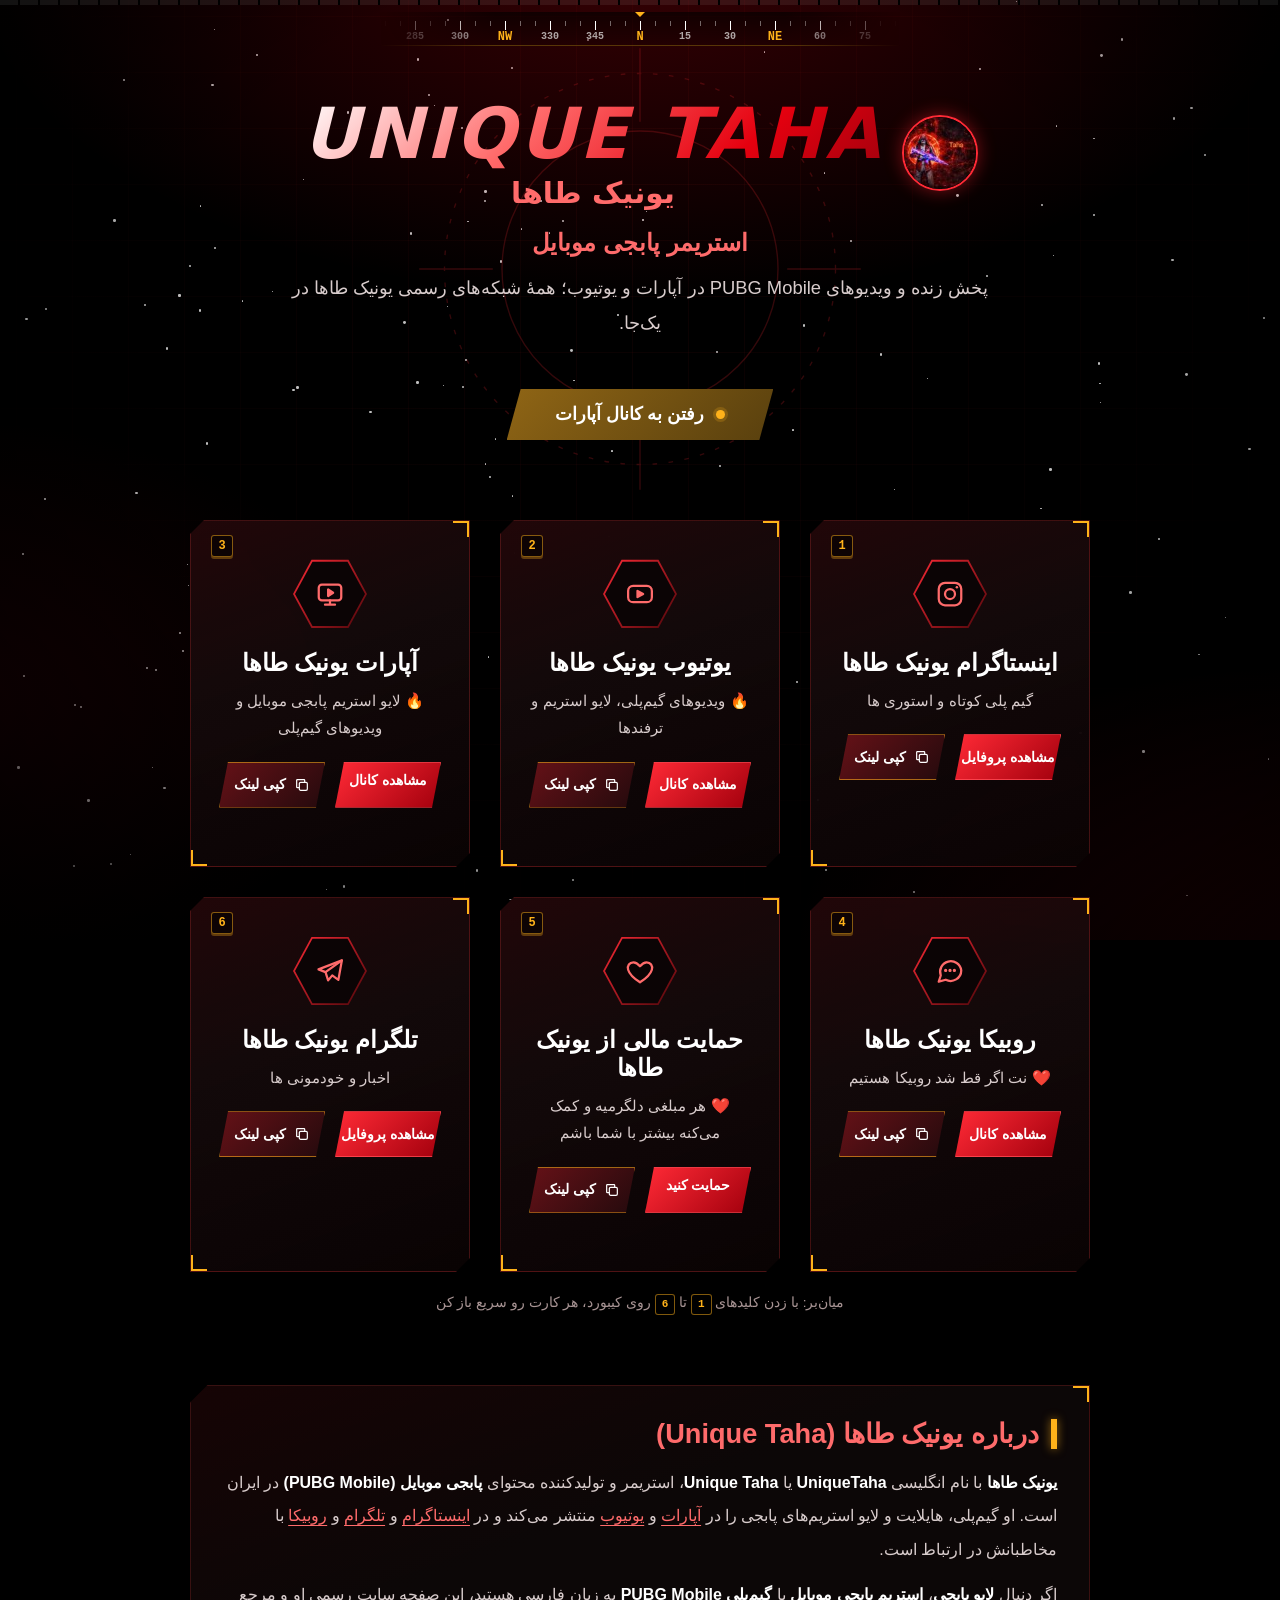
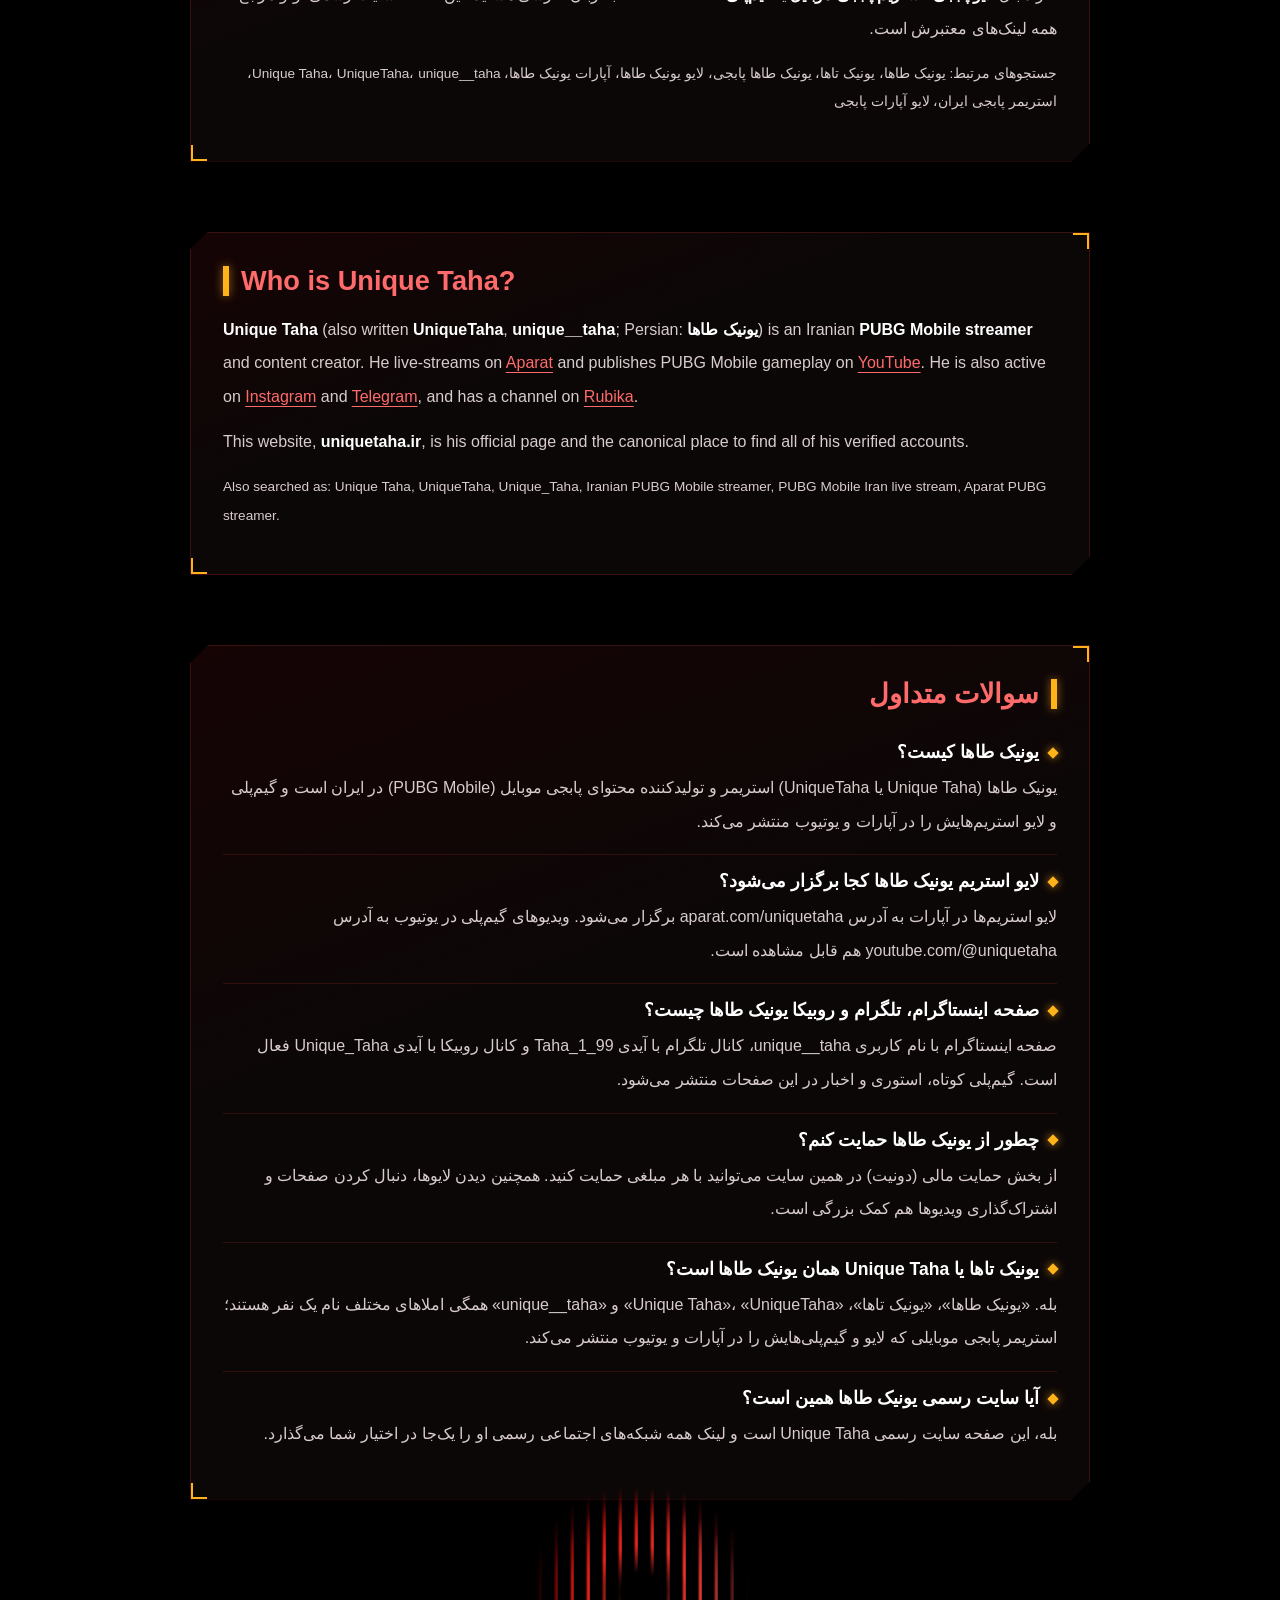
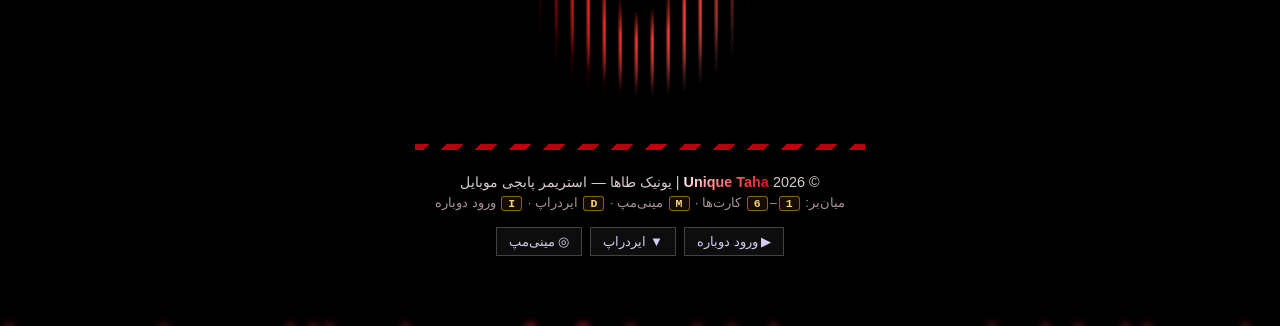
==== commit ce3055d1: "Add files via upload" ====
--- a/index.html
+++ b/index.html
@@ -3,7 +3,14 @@
 <head>
     <meta charset="UTF-8">
     <meta name="viewport" content="width=device-width, initial-scale=1.0">
-    <script>try{if(sessionStorage.getItem('introSeen')&&!/[?&]intro\b/.test(location.search))document.documentElement.classList.add('no-intro')}catch(e){}</script>
+    <script>
+    (function(){var d=document.documentElement,q=location.search,rm=false;
+    try{rm=window.matchMedia('(prefers-reduced-motion: reduce)').matches}catch(e){}
+    if(/[?&]fx=full\b/.test(q)){d.classList.add('fx-full')}else if(rm){d.classList.add('fx-calm')}
+    try{if(sessionStorage.getItem('introSeen')&&!/[?&]intro\b/.test(q))d.classList.add('no-intro')}catch(e){}
+    setTimeout(function(){var e=document.getElementById('dropIn');if(e&&!window.__fxIntroStarted&&e.parentNode)e.parentNode.removeChild(e)},6000)})();
+    </script>
+    <noscript><style>.dropin{display:none!important}</style></noscript>
     <title>یونیک طاها | Unique Taha — استریمر پابجی موبایل ایران | لایو در آپارات</title>
     <meta name="description" content="سایت رسمی یونیک طاها (UniqueTaha) استریمر پابجی موبایل در ایران؛ لایو استریم و ویدیوهای گیم‌پلی PUBG Mobile در آپارات و یوتیوب، لینک اینستاگرام، تلگرام و حمایت مالی. Official site of Unique Taha, Iranian PUBG Mobile streamer.">
     <meta name="keywords" content="یونیک طاها, یونیک تاها, UniqueTaha, Unique Taha, unique_taha, uniquetaha, استریمر پابجی, استریمر پابجی موبایل, لایو پابجی, استریم پابجی, پابجی موبایل ایران, PUBG Mobile Iran streamer, گیم پلی پابجی, هایلایت پابجی, آپارات یونیک طاها">
@@ -1240,7 +1247,7 @@
         }
 
         @media (prefers-reduced-motion: reduce) {
-            *, *::before, *::after { animation: none !important; transition: none !important; }
+            html:not(.fx-full) *, html:not(.fx-full) *::before, html:not(.fx-full) *::after { animation: none !important; transition: none !important; }
             .meteor, .particle { display: none; }
             html { scroll-behavior: auto; }
         }
@@ -1886,197 +1893,379 @@
             outline-offset: -6px;
         }
 
-        /* ================= Parachute intro ================= */
-        .no-intro #loader { display: none !important; }
-        @media (prefers-reduced-motion: reduce) { #loader { display: none !important; } }
-
-        #loader.intro {
-            background: radial-gradient(ellipse at 50% 64%, #2b060a 0%, #0a0204 55%, #000 100%);
-            overflow: hidden;
-            animation: introOut .45s ease 2.5s forwards;
-        }
-        @keyframes introOut { to { opacity: 0; visibility: hidden; pointer-events: none; } }
-
-        .intro-speed {
-            position: absolute; inset: -20% 0; opacity: 0;
-            background: repeating-linear-gradient(180deg, transparent 0 70px, rgba(255, 120, 120, 0.07) 70px 72px);
-            animation: introSpeedMove .3s linear infinite, introSpeedFade 2.2s linear forwards;
-        }
-        @keyframes introSpeedMove { to { transform: translateY(-72px); } }
-        @keyframes introSpeedFade { 0%, 24% { opacity: 0; } 30%, 44% { opacity: 1; } 56%, 100% { opacity: 0; } }
-
-        .intro-flight {
-            position: absolute; top: 12vh; left: 0; width: 140px; height: 48px; color: #ff4d5a;
-            filter: drop-shadow(0 0 10px rgba(229, 0, 15, 0.6));
-            animation: introFly 1.75s linear both;
-        }
-        .intro-flight svg { width: 140px; height: 48px; display: block; }
-        .intro-trail {
-            position: absolute; right: 100%; top: 50%; width: 45vw; height: 3px; transform: translateY(-50%);
-            background: linear-gradient(90deg, transparent, rgba(255, 255, 255, 0.55));
-        }
-        @keyframes introFly { from { transform: translateX(-20vw); } to { transform: translateX(120vw); } }
-
-        .intro-jumper { position: absolute; left: 50%; top: 50%; width: 0; height: 0; animation: introDrop 1.5s .55s both; }
-        @keyframes introDrop {
-            0%   { opacity: 0; transform: translate(calc(-26vw + 70px), calc(-38vh + 22px)) scale(.4); animation-timing-function: cubic-bezier(.55, 0, 1, .75); }
+        /* =====================================================================
+           FX v2: drop-in intro, radar minimap, supply drop.
+           Rule: the plain (un-animated) state of every element is the finished,
+           readable picture. Animations only play on top of it. So with
+           prefers-reduced-motion everything still shows, just without motion.
+           ===================================================================== */
+        .no-intro .dropin { display: none !important; }
+
+        /* ---------------------------------------------------------------
+           1) DROP-IN INTRO  (plane -> free fall -> chute -> landing -> shutters)
+           --------------------------------------------------------------- */
+        .dropin {
+            position: fixed; top: 0; right: 0; bottom: 0; left: 0; z-index: 9999; overflow: hidden; color: #fff;
+            animation: dropinGone .01s linear 3.95s forwards;   /* CSS-only safety net */
+        }
+        @keyframes dropinGone { to { opacity: 0; visibility: hidden; pointer-events: none; } }
+        .dropin.is-gone { opacity: 0; visibility: hidden; pointer-events: none; transition: opacity .25s ease, visibility .25s ease; }
+
+        .dropin-panel {
+            position: absolute; top: 0; bottom: 0; width: 50.3%;
+            background: radial-gradient(ellipse at 50% 62%, #34070d 0%, #0c0206 52%, #000 100%);
+            background-size: 200% 100%;
+        }
+        .dropin-panel-a { left: 0;  background-position: 0 0;     animation: dropinOpenA .62s cubic-bezier(.7, 0, .2, 1) 3.05s forwards; }
+        .dropin-panel-b { right: 0; background-position: 100% 0;  animation: dropinOpenB .62s cubic-bezier(.7, 0, .2, 1) 3.05s forwards; }
+        @keyframes dropinOpenA { to { transform: translateX(-102%); } }
+        @keyframes dropinOpenB { to { transform: translateX(102%); } }
+        .dropin-seam {
+            position: absolute; top: 0; bottom: 0; left: 50%; width: 3px; margin-left: -1.5px; opacity: 0;
+            background: linear-gradient(to bottom, transparent, #ff2a36 30%, #ffd27a 50%, #ff2a36 70%, transparent);
+            box-shadow: 0 0 22px 4px rgba(255, 42, 54, .7);
+            animation: dropinSeam .55s ease 3.0s forwards;
+        }
+        @keyframes dropinSeam { 0% { opacity: 0; transform: scaleY(.2); } 40% { opacity: 1; transform: scaleY(1); } 100% { opacity: 0; transform: scaleY(1); } }
+
+        .dropin-stage { position: absolute; top: 0; right: 0; bottom: 0; left: 0; animation: dropinShake .3s linear 2.7s, dropinStageOut .3s ease 3.05s forwards; }
+        @keyframes dropinStageOut { to { opacity: 0; } }
+        @keyframes dropinShake { 0%, 100% { transform: none; } 20% { transform: translate(-6px, 4px); } 40% { transform: translate(5px, -4px); } 60% { transform: translate(-4px, 3px); } 80% { transform: translate(3px, -2px); } }
+
+        /* sky: cloud layers rush upward while falling, a slow layer takes over under the chute */
+        .dropin-sky { position: absolute; top: 0; right: 0; bottom: 0; left: 0; overflow: hidden; }
+        .dropin-cloud { position: absolute; left: 0; right: 0; top: -150%; height: 400%; opacity: 0; background-repeat: repeat-y; will-change: transform; }
+        .dropin-cloud-a {
+            background-image:
+                radial-gradient(ellipse 170px 46px at 16% 40px,  rgba(255, 255, 255, .13), transparent 70%),
+                radial-gradient(ellipse 230px 58px at 74% 190px, rgba(255, 120, 120, .16), transparent 70%),
+                radial-gradient(ellipse 150px 40px at 46% 300px, rgba(255, 255, 255, .10), transparent 70%);
+            background-size: 100% 360px;
+            animation: dropinCloudA .5s linear infinite, dropinFastFade 2.7s linear both;
+        }
+        .dropin-cloud-b {
+            background-image:
+                radial-gradient(ellipse 260px 70px at 84% 60px,  rgba(255, 255, 255, .08), transparent 70%),
+                radial-gradient(ellipse 190px 50px at 28% 280px, rgba(255, 90, 90, .12), transparent 70%);
+            background-size: 100% 520px;
+            animation: dropinCloudB .85s linear infinite, dropinFastFade 2.7s linear both;
+        }
+        .dropin-cloud-c {
+            background-image:
+                radial-gradient(ellipse 200px 52px at 22% 80px,  rgba(255, 255, 255, .10), transparent 70%),
+                radial-gradient(ellipse 260px 64px at 70% 300px, rgba(255, 110, 110, .14), transparent 70%);
+            background-size: 100% 420px;
+            animation: dropinCloudC 3.4s linear infinite, dropinSlowFade 3.2s linear both;
+        }
+        @keyframes dropinCloudA { to { transform: translateY(-360px); } }
+        @keyframes dropinCloudB { to { transform: translateY(-520px); } }
+        @keyframes dropinCloudC { to { transform: translateY(-420px); } }
+        @keyframes dropinFastFade { 0%, 22% { opacity: 0; } 30%, 58% { opacity: 1; } 70%, 100% { opacity: 0; } }
+        @keyframes dropinSlowFade { 0%, 48% { opacity: 0; } 62%, 90% { opacity: .85; } 100% { opacity: 0; } }
+        .dropin-streaks { position: absolute; top: 0; right: 0; bottom: 0; left: 0; overflow: hidden; }
+        .dropin-streaks i {
+            position: absolute; top: 0; width: 2px; height: 150px; opacity: 0;
+            background: linear-gradient(to bottom, transparent, rgba(255, 255, 255, .6), transparent);
+            animation: dropinStreak var(--d, .4s) linear var(--dl, 0s) infinite, dropinFastFade 2.7s linear both;
+        }
+        @keyframes dropinStreak { from { transform: translateY(110vh); } to { transform: translateY(-170px); } }
+
+        /* plane crosses the top of the screen */
+        .dropin-plane { position: absolute; top: 13vh; left: 0; width: 170px; height: 54px; color: #d5d9e3; opacity: 0; animation: dropinFly 1.5s linear both; }
+        @keyframes dropinFly { 0% { opacity: 1; transform: translateX(-25vw); } 100% { opacity: 1; transform: translateX(125vw); } }
+        .dropin-plane svg { display: block; width: 170px; height: 54px; filter: drop-shadow(0 0 10px rgba(255, 42, 54, .55)); }
+        .dropin-trail { position: absolute; right: 100%; top: 25px; width: 38vw; height: 3px; margin-right: -22px; background: linear-gradient(90deg, transparent, rgba(255, 255, 255, .6)); }
+        .dropin-trail::after { content: ''; position: absolute; left: 0; right: 0; top: 7px; height: 2px; background: linear-gradient(90deg, transparent, rgba(255, 120, 120, .45)); }
+        .dropin-light { position: absolute; width: 7px; height: 7px; border-radius: 50%; animation: dropinBlink .5s steps(2) infinite; }
+        .dropin-light-r { left: 56px; top: 2px; background: #ff2a36; box-shadow: 0 0 12px 3px #ff2a36; }
+        .dropin-light-g { left: 56px; bottom: 2px; background: #38ff8a; box-shadow: 0 0 12px 3px #38ff8a; animation-delay: .25s; }
+        @keyframes dropinBlink { 50% { opacity: .15; } }
+
+        /* the jumper: logo badge + canopy, anchored at the landing point */
+        .dropin-jumper { position: absolute; left: 50%; top: 54%; width: 0; height: 0; animation: dropinJump 2s cubic-bezier(.2, .6, .3, 1) .7s both; }
+        @keyframes dropinJump {
+            0%   { opacity: 0; transform: translate(calc(-5vw + 85px), calc(-41vh + 27px)) scale(.28) rotate(20deg); animation-timing-function: cubic-bezier(.55, 0, .95, .55); }
             4%   { opacity: 1; }
-            30%  { opacity: 1; transform: translate(calc(-12vw + 30px), -16vh) scale(.7); animation-timing-function: cubic-bezier(.2, .6, .3, 1); }
-            100% { opacity: 1; transform: translate(0, 0) scale(1); }
-        }
-        .intro-pilot { position: absolute; left: -48px; top: -48px; width: 96px; height: 96px; transform-origin: 50% -60px; animation: introSwing .9s ease-in-out 1.15s both; }
-        @keyframes introSwing { 0%, 100% { transform: rotate(0); } 25% { transform: rotate(-6deg); } 75% { transform: rotate(6deg); } }
-        .intro-logo {
-            width: 96px; height: 96px; display: block; border-radius: 50%; object-fit: cover;
-            border: 3px solid var(--red-500); box-shadow: 0 0 30px rgba(229, 0, 15, 0.6);
-        }
-        .intro-canopy {
-            position: absolute; left: -80px; top: -148px; width: 160px; height: 100px; transform-origin: 50% 100%;
-            filter: drop-shadow(0 0 12px rgba(255, 178, 26, 0.35));
-            animation: introCanopy 1.5s .55s both;
-        }
-        @keyframes introCanopy {
-            0%, 26% { transform: scale(0); opacity: 1; }
-            40%  { transform: scale(1.15, .85); }
-            52%  { transform: scale(.97, 1.04); }
-            64%, 88% { transform: scale(1); opacity: 1; }
-            100% { transform: scale(.2, .1); opacity: 0; }
-        }
-        .intro-ring {
-            position: absolute; left: 50%; top: 50%; width: 96px; height: 96px; margin: -48px 0 0 -48px;
-            border: 3px solid var(--red-500); border-radius: 50%; opacity: 0;
-            animation: introRing .6s ease-out 2.02s forwards;
-        }
-        @keyframes introRing { 0% { transform: scale(.8); opacity: .9; } 100% { transform: scale(3.2); opacity: 0; } }
-        .intro-title {
-            position: absolute; left: 0; right: 0; top: calc(50% + 72px); text-align: center; opacity: 0;
-            font-weight: 900; font-style: italic; letter-spacing: .35em; text-transform: uppercase; color: #fff;
-            font-size: clamp(1.1rem, 4vw, 1.8rem); text-shadow: 0 0 18px rgba(229, 0, 15, 0.85);
-            animation: introTitle .35s ease-out 2s both;
-        }
-        @keyframes introTitle { from { opacity: 0; transform: translateY(8px); } to { opacity: 1; transform: none; } }
-        .intro-skip {
-            position: absolute; left: 50%; bottom: max(24px, env(safe-area-inset-bottom)); transform: translateX(-50%);
-            font-family: inherit; font-size: .95rem; color: #fff; cursor: pointer;
-            background: rgba(255, 255, 255, 0.06); border: 1px solid rgba(255, 255, 255, 0.28);
-            padding: 10px 22px; border-radius: 2px; display: inline-flex; gap: 10px; align-items: center;
-        }
-        .intro-skip:hover, .intro-skip:focus-visible { border-color: var(--amber); outline: none; background: rgba(255, 178, 26, 0.12); }
-        .intro-skip kbd { font-family: inherit; font-size: .75rem; padding: 1px 6px; border: 1px solid rgba(255, 255, 255, 0.35); border-radius: 3px; opacity: .8; }
-
-        /* ================= Minimap ================= */
-        .minimap { position: fixed; right: 20px; bottom: 24px; z-index: 120; width: 150px; }
-        .minimap-toggle {
-            width: 100%; display: flex; justify-content: space-between; align-items: center; cursor: pointer;
-            font-family: inherit; font-size: .72rem; font-weight: 800; letter-spacing: .18em; color: var(--amber);
-            background: rgba(10, 3, 5, 0.9); border: 1px solid rgba(229, 0, 15, 0.55); border-bottom: none;
-            padding: 6px 10px;
-        }
-        .minimap-toggle:hover, .minimap-toggle:focus-visible { background: rgba(60, 10, 14, 0.95); outline: none; }
-        .minimap-toggle .mm-chevron { transition: transform .25s; }
-        .minimap[data-open="false"] .minimap-toggle { border-bottom: 1px solid rgba(229, 0, 15, 0.55); }
-        .minimap[data-open="false"] .mm-chevron { transform: rotate(180deg); }
-        .minimap-body {
-            position: relative; width: 150px; height: 150px; overflow: hidden;
-            background: rgba(10, 3, 5, 0.86); border: 1px solid rgba(229, 0, 15, 0.55);
-            box-shadow: 0 0 22px rgba(229, 0, 15, 0.25); backdrop-filter: blur(6px);
-            transition: opacity .25s, transform .25s; transform-origin: bottom center;
-        }
-        .minimap[data-open="false"] .minimap-body { display: none; }
-        .mm-terrain { position: absolute; inset: 0; width: 100%; height: 100%; }
-        .mm-dot {
-            position: absolute; width: 22px; height: 22px; margin: -11px 0 0 -11px; padding: 0; border-radius: 50%;
-            display: grid; place-items: center; cursor: pointer; font-family: inherit; font-size: 11px; font-weight: 800; color: #fff;
-            background: rgba(229, 0, 15, 0.88); border: 1.5px solid rgba(255, 255, 255, 0.85);
-        }
-        .mm-dot::after { content: ""; position: absolute; inset: -10px; }
-        .mm-dot:hover, .mm-dot:focus-visible { background: #ff3340; outline: 2px solid var(--amber); outline-offset: 2px; }
-        .mm-dot.is-current {
-            background: var(--amber); color: #1a0a00; border-color: #fff;
-            animation: mmPing 1.1s ease-out infinite, mmBlink 1.1s ease-in-out infinite;
-        }
-        @keyframes mmPing { 0% { box-shadow: 0 0 0 0 rgba(255, 178, 26, 0.75); } 100% { box-shadow: 0 0 0 12px rgba(255, 178, 26, 0); } }
-        @keyframes mmBlink { 0%, 100% { opacity: 1; } 50% { opacity: .45; } }
+            45%  { opacity: 1; transform: translate(-1vw, -17vh) scale(.8) rotate(3deg); animation-timing-function: cubic-bezier(.15, .7, .3, 1); }
+            100% { opacity: 1; transform: translate(0, 0) scale(1) rotate(0); }
+        }
+        .dropin-wind { position: absolute; left: -18px; top: -200px; width: 36px; height: 200px; opacity: 0; background: linear-gradient(to top, rgba(255, 255, 255, .4), transparent); animation: dropinWind 2s linear .7s both; }
+        @keyframes dropinWind { 0% { opacity: 0; } 8%, 44% { opacity: .9; } 52%, 100% { opacity: 0; } }
+        .dropin-swing { position: absolute; left: 0; top: 0; transform-origin: 0 -112px; animation: dropinSwing 1.1s ease-in-out 1.6s both; }
+        @keyframes dropinSwing { 0% { transform: rotate(-9deg); } 30% { transform: rotate(8deg); } 60% { transform: rotate(-5deg); } 100% { transform: rotate(0); } }
+        .dropin-canopy {
+            position: absolute; left: -85px; top: -160px; width: 170px; height: 112px; opacity: 0; transform-origin: 50% 100%;
+            filter: drop-shadow(0 0 12px rgba(255, 42, 54, .55)); animation: dropinCanopy 2s linear .7s both;
+        }
+        @keyframes dropinCanopy {
+            0%, 44% { opacity: 0; transform: scale(0); }
+            45%  { opacity: 1; transform: scale(.25, .08); }
+            52%  { transform: scale(1.2, .82); }
+            60%  { transform: scale(.93, 1.08); }
+            68%  { transform: scale(1); }
+            92%  { opacity: 1; transform: scale(1); }
+            100% { opacity: 0; transform: scale(.4, .1) translateY(12px); }
+        }
+        .dropin-badge {
+            position: absolute; left: -46px; top: -46px; width: 92px; height: 92px; border-radius: 50%; overflow: hidden;
+            border: 2px solid #ff2a36; background: #140508; box-shadow: 0 0 32px rgba(255, 42, 54, .7), inset 0 0 18px rgba(0, 0, 0, .6);
+        }
+        .dropin-badge img { display: block; width: 100%; height: 100%; object-fit: cover; }
+        .dropin-badge::after { content: ''; position: absolute; top: 0; bottom: 0; left: -60%; width: 40%; background: linear-gradient(100deg, transparent, rgba(255, 255, 255, .55), transparent); animation: dropinShine .6s ease 2.75s both; }
+        @keyframes dropinShine { from { left: -60%; } to { left: 130%; } }
+        .dropin-flash { position: absolute; top: 0; right: 0; bottom: 0; left: 0; background: #fff; opacity: 0; animation: dropinFlash .24s ease 1.6s both; }
+        @keyframes dropinFlash { 0% { opacity: 0; } 30% { opacity: .24; } 100% { opacity: 0; } }
+
+        /* landing zone marker + shock rings + dust */
+        .dropin-target { position: absolute; left: 50%; top: 54%; width: 0; height: 0; }
+        .dropin-zone { position: absolute; left: -78px; top: -78px; width: 156px; height: 156px; border-radius: 50%; border: 2px dashed rgba(255, 178, 26, .7); opacity: 0; animation: dropinZoneIn .5s ease 1.7s both, dropinSpin 8s linear infinite; }
+        .dropin-zone::after { content: ''; position: absolute; left: 50%; top: 50%; width: 214px; height: 1px; margin-left: -107px; background: linear-gradient(90deg, transparent, rgba(255, 178, 26, .55), transparent); }
+        @keyframes dropinZoneIn { from { opacity: 0; } to { opacity: .8; } }
+        @keyframes dropinSpin { to { transform: rotate(360deg); } }
+        .dropin-shock { position: absolute; left: -60px; top: -60px; width: 120px; height: 120px; border-radius: 50%; border: 3px solid #ff2a36; opacity: 0; animation: dropinShock .8s cubic-bezier(.1, .7, .3, 1) 2.7s forwards; }
+        .dropin-shock-2 { animation-delay: 2.85s; border-color: #ffb21a; }
+        @keyframes dropinShock { 0% { opacity: .95; transform: scale(.6); } 100% { opacity: 0; transform: scale(3.6); } }
+        .dropin-dust { position: absolute; left: 50%; top: calc(54% + 44px); width: 320px; height: 60px; margin-left: -160px; border-radius: 50%; opacity: 0; filter: blur(6px); background: radial-gradient(ellipse at center, rgba(255, 160, 150, .4), transparent 70%); animation: dropinDust .95s ease-out 2.7s forwards; }
+        @keyframes dropinDust { 0% { opacity: .95; transform: scaleX(.3); } 100% { opacity: 0; transform: scaleX(1.7); } }
+
+        /* title card */
+        .dropin-title { position: absolute; left: 0; right: 0; top: calc(54% + 80px); text-align: center; padding: 0 14px; }
+        .dropin-title b {
+            display: block; font: italic 900 clamp(1.5rem, 5.6vw, 2.5rem) 'Arial Black', Impact, sans-serif; letter-spacing: .3em; padding-left: .3em; text-transform: uppercase;
+            color: #fff; text-shadow: 0 0 20px rgba(255, 42, 54, .9), 0 0 2px #000; animation: dropinTitle .55s cubic-bezier(.2, .8, .2, 1) 2.7s both;
+        }
+        .dropin-title small { display: block; margin-top: 8px; color: var(--red-soft); font: 700 1.1rem Tahoma, 'Segoe UI', sans-serif; animation: dropinFadeUp .4s ease 2.95s both; }
+        .dropin-title::after { content: ''; display: block; width: 130px; height: 2px; margin: 12px auto 0; background: linear-gradient(90deg, transparent, #ff2a36, transparent); animation: dropinLine .5s ease 2.9s both; }
+        @keyframes dropinTitle { 0% { opacity: 0; letter-spacing: .9em; filter: blur(5px); } 100% { opacity: 1; letter-spacing: .3em; filter: none; } }
+        @keyframes dropinFadeUp { from { opacity: 0; transform: translateY(8px); } to { opacity: 1; transform: none; } }
+        @keyframes dropinLine { from { opacity: 0; transform: scaleX(0); } to { opacity: 1; transform: none; } }
+
+        /* HUD readouts */
+        .dropin-hud { position: absolute; top: max(16px, env(safe-area-inset-top)); left: 0; right: 0; display: flex; justify-content: space-between; gap: 8px; padding: 0 18px; direction: ltr; font: 700 .78rem 'Courier New', monospace; letter-spacing: .14em; color: #ffd27a; }
+        .dropin-hud > span {
+            padding: 7px 12px; border: 1px solid rgba(255, 178, 26, .5); background: rgba(10, 3, 5, .62);
+            clip-path: polygon(8px 0, 100% 0, 100% calc(100% - 8px), calc(100% - 8px) 100%, 0 100%, 0 8px);
+        }
+        .dropin-hud b { color: #fff; font-weight: 800; display: inline-block; min-width: 4ch; text-align: right; }
+        .dropin-status.is-ready { color: #fff; }
+        .dropin-status.is-fall { color: #ff6b6b; animation: dropinBlink .5s steps(2) infinite; }
+        .dropin-status.is-open { color: #ffb21a; }
+        .dropin-status.is-land { color: #7dffb0; }
+        .dropin-skip {
+            position: absolute; left: 50%; bottom: max(24px, env(safe-area-inset-bottom)); transform: translateX(-50%); z-index: 3;
+            display: inline-flex; align-items: center; gap: 10px; padding: 10px 20px; font: inherit; font-size: .95rem; color: #fff; cursor: pointer;
+            background: rgba(255, 255, 255, .07); border: 1px solid rgba(255, 255, 255, .3);
+        }
+        .dropin-skip:hover, .dropin-skip:focus-visible { background: rgba(255, 42, 54, .4); outline: 2px solid #fff; outline-offset: 2px; }
+        .dropin-skip kbd { font: 700 .72rem 'Courier New', monospace; border: 1px solid rgba(255, 255, 255, .45); padding: 2px 6px; border-radius: 3px; }
+        @media (max-width: 600px) { .dropin-hud > span:last-child { display: none; } .dropin-hud { justify-content: space-between; } }
+
+        /* ---------------------------------------------------------------
+           2) RADAR MINIMAP  (round radar, sweep, pulsing waypoint, lock-on)
+           --------------------------------------------------------------- */
+        .radar {
+            position: fixed; right: 18px; bottom: 22px; z-index: 120; display: flex; flex-direction: column; align-items: flex-end; gap: 8px;
+            opacity: 0; transform: translateY(14px) scale(.96); pointer-events: none; transition: opacity .5s ease, transform .5s ease;
+        }
+        .radar.is-ready { opacity: 1; transform: none; pointer-events: auto; }
+        .radar-toggle {
+            display: inline-flex; align-items: center; gap: 8px; padding: 8px 12px; cursor: pointer; font: 700 11px/1 'Courier New', monospace; letter-spacing: .18em; color: #ffd27a;
+            background: rgba(10, 3, 5, .9); border: 1px solid rgba(255, 60, 60, .6); clip-path: polygon(8px 0, 100% 0, 100% 100%, 0 100%, 0 8px);
+        }
+        .radar-toggle:hover { background: rgba(255, 42, 54, .45); color: #fff; }
+        .radar-toggle:focus-visible { outline: 2px solid #fff; outline-offset: 2px; }
+        .radar-toggle kbd { font: inherit; opacity: .65; border: 1px solid rgba(255, 210, 122, .5); padding: 1px 5px; border-radius: 3px; }
+        .radar-live { width: 8px; height: 8px; border-radius: 50%; background: #ff2a36; box-shadow: 0 0 9px #ff2a36; animation: radarBlink 1.2s ease-in-out infinite; }
+        @keyframes radarBlink { 50% { opacity: .3; } }
+        .radar-body { display: flex; flex-direction: column; align-items: center; gap: 8px; }
+        .radar[data-open="false"] .radar-body { display: none; }
+        .radar-disc {
+            position: relative; width: 156px; height: 156px; border-radius: 50%; overflow: hidden;
+            background: radial-gradient(circle at 50% 50%, rgba(255, 42, 54, .16) 0%, rgba(12, 3, 6, .94) 64%);
+            border: 1px solid rgba(255, 70, 70, .7); box-shadow: 0 0 28px rgba(255, 31, 45, .4), inset 0 0 24px rgba(0, 0, 0, .75);
+        }
+        .radar-disc svg { position: absolute; top: 0; right: 0; bottom: 0; left: 0; width: 100%; height: 100%; }
+        .radar-sweep {
+            position: absolute; top: 0; right: 0; bottom: 0; left: 0; border-radius: 50%; pointer-events: none; mix-blend-mode: screen;
+            background: conic-gradient(from 0deg, rgba(255, 60, 60, 0) 0deg, rgba(255, 60, 60, 0) 276deg, rgba(255, 70, 70, .4) 352deg, rgba(255, 210, 200, .75) 360deg);
+            animation: radarSweep 3.4s linear infinite;
+        }
+        @keyframes radarSweep { to { transform: rotate(360deg); } }
+        .radar-pin { position: absolute; width: 30px; height: 30px; margin: -15px 0 0 -15px; padding: 0; background: none; border: 0; cursor: pointer; }
+        .radar-pin-ring { position: absolute; top: 0; right: 0; bottom: 0; left: 0; border-radius: 50%; border: 2px solid #ff2a36; opacity: 0; pointer-events: none; }
+        .radar-pin-core {
+            position: absolute; top: 3px; right: 3px; bottom: 3px; left: 3px; display: grid; place-items: center; border-radius: 50%; color: #ffd27a; font: 700 11px/1 'Courier New', monospace;
+            background: rgba(20, 6, 8, .95); border: 1px solid rgba(255, 178, 26, .85); transition: transform .2s ease, background .2s ease;
+        }
+        .radar-pin:hover .radar-pin-core { transform: scale(1.18); background: rgba(255, 42, 54, .85); color: #fff; }
+        .radar-pin:focus-visible { outline: 2px solid #fff; outline-offset: 1px; border-radius: 50%; }
+        .radar-pin.is-current .radar-pin-core { background: #ff2a36; color: #fff; border-color: #fff; box-shadow: 0 0 0 3px rgba(255, 255, 255, .45), 0 0 16px #ff2a36; }
+        .radar-pin.is-current .radar-pin-ring { animation: radarPing 1.3s ease-out infinite; }
+        @keyframes radarPing { 0% { opacity: .95; transform: scale(1); } 100% { opacity: 0; transform: scale(2.5); } }
+        .radar-caption {
+            min-width: 156px; padding: 7px 12px; text-align: center; font: 700 12.5px/1.2 Tahoma, 'Segoe UI', sans-serif; color: #fff;
+            background: rgba(10, 3, 5, .92); border: 1px solid rgba(255, 70, 70, .55); clip-path: polygon(8px 0, 100% 0, 100% calc(100% - 8px), calc(100% - 8px) 100%, 0 100%, 0 8px);
+        }
+        .radar-caption i { font-style: normal; color: #ffb21a; margin-left: 6px; }
+        .lockon { position: absolute; top: 8px; right: 8px; bottom: 8px; left: 8px; z-index: 6; pointer-events: none; animation: lockIn 1.15s cubic-bezier(.2, .9, .2, 1) both; }
+        .lockon i { position: absolute; width: 28px; height: 28px; border: 3px solid #ffb21a; filter: drop-shadow(0 0 6px rgba(255, 178, 26, .8)); }
+        .lockon i:nth-child(1) { top: 0; left: 0; border-right: 0; border-bottom: 0; }
+        .lockon i:nth-child(2) { top: 0; right: 0; border-left: 0; border-bottom: 0; }
+        .lockon i:nth-child(3) { bottom: 0; left: 0; border-right: 0; border-top: 0; }
+        .lockon i:nth-child(4) { bottom: 0; right: 0; border-left: 0; border-top: 0; }
+        .lockon b { position: absolute; top: 6px; left: 50%; transform: translateX(-50%); font: 700 10px/1 'Courier New', monospace; letter-spacing: .3em; color: #ffb21a; direction: ltr; text-shadow: 0 0 8px rgba(255, 178, 26, .8); }
+        @keyframes lockIn { 0% { opacity: 0; transform: scale(1.2); } 20% { opacity: 1; transform: scale(1); } 80% { opacity: 1; } 100% { opacity: 0; } }
         @media (max-width: 600px) {
-            .minimap { right: 12px; bottom: 16px; width: 132px; }
-            .minimap-body { width: 132px; height: 132px; }
-        }
-        @media (prefers-reduced-motion: reduce) {
-            .mm-dot.is-current { animation: none; box-shadow: 0 0 0 4px rgba(255, 178, 26, 0.5); }
-        }
-
-        /* ================= Airdrop ================= */
-        .airdrop {
-            position: fixed; top: 0; left: var(--ax, 50%); width: 84px; height: 132px; margin-left: -42px; padding: 0;
-            border: 0; background: none; cursor: pointer; z-index: 130;
-            animation: airdropFall 7.5s cubic-bezier(.3, .1, .35, 1) forwards;
-            filter: drop-shadow(0 6px 14px rgba(0, 0, 0, 0.6));
-        }
-        @keyframes airdropFall { from { transform: translateY(-170px); } to { transform: translateY(calc(var(--fall, 100vh) - 150px)); } }
-        .airdrop:focus-visible { outline: 2px solid var(--amber); outline-offset: 4px; }
-        .airdrop-sway { position: absolute; inset: 0; transform-origin: 50% 0; animation: airdropSway 1.8s ease-in-out infinite alternate; }
-        .airdrop.landed .airdrop-sway { animation: none; }
-        @keyframes airdropSway { from { transform: rotate(-5deg); } to { transform: rotate(5deg); } }
-        .airdrop-chute { position: absolute; left: 0; top: 0; width: 84px; height: 56px; transform-origin: 50% 100%; transition: transform .7s ease-in, opacity .7s; }
-        .airdrop.landed .airdrop-chute { transform: scale(.25, .1) translateY(30px); opacity: 0; }
-        .airdrop-crate { position: absolute; left: 12px; top: 80px; width: 60px; height: 50px; }
-        .airdrop-smoke { position: absolute; left: 50%; top: 78px; width: 0; height: 0; pointer-events: none; }
-        .airdrop-smoke i {
-            position: absolute; left: -14px; top: -14px; width: 28px; height: 28px; border-radius: 50%; opacity: 0;
-            background: radial-gradient(circle, rgba(255, 60, 60, 0.75), rgba(229, 0, 15, 0.35) 55%, transparent 72%);
-            filter: blur(3px); animation: airdropSmoke 3s ease-out infinite;
-        }
-        .airdrop-smoke i:nth-child(2) { animation-delay: .75s; }
-        .airdrop-smoke i:nth-child(3) { animation-delay: 1.5s; }
-        .airdrop-smoke i:nth-child(4) { animation-delay: 2.25s; }
-        @keyframes airdropSmoke { 0% { opacity: 0; transform: translateY(0) scale(.6); } 15% { opacity: .9; } 100% { opacity: 0; transform: translateY(-150px) scale(2.6); } }
-        .airdrop.gone { opacity: 0; transition: opacity .6s; pointer-events: none; }
-
-        .airdrop-scrim { position: fixed; inset: 0; z-index: 8999; background: rgba(0, 0, 0, 0.55); opacity: 0; visibility: hidden; transition: opacity .25s, visibility .25s; }
-        .airdrop-scrim.open { opacity: 1; visibility: visible; }
-        .airdrop-panel {
-            position: fixed; left: 50%; top: 50%; z-index: 9000; width: min(92vw, 380px); box-sizing: border-box; text-align: center; color: #fff;
-            padding: 24px 22px 20px; background: rgba(14, 4, 6, 0.96); border: 1px solid var(--amber);
-            box-shadow: 0 0 40px rgba(255, 178, 26, 0.28);
-            opacity: 0; visibility: hidden; transform: translate(-50%, -46%) scale(.94); transition: opacity .25s, transform .25s, visibility 0s linear .25s;
-        }
-        .airdrop-panel.open { opacity: 1; visibility: visible; transform: translate(-50%, -50%) scale(1); transition: opacity .25s, transform .25s, visibility 0s; }
-        .airdrop-panel h3 { margin: 6px 0 10px; font-size: 1.35rem; color: var(--amber); }
-        .airdrop-panel p { margin: 0 0 18px; line-height: 2; color: #e6d5d8; }
-        .airdrop-panel .airdrop-open-icon { width: 64px; height: 64px; display: block; margin: 0 auto; filter: drop-shadow(0 0 12px rgba(255, 178, 26, 0.5)); }
-        .airdrop-panel .airdrop-lid { transform-origin: 50% 100%; animation: airdropLid .6s cubic-bezier(.3, 1.6, .5, 1) both; }
-        @keyframes airdropLid { from { transform: rotate(0); } to { transform: rotate(-26deg) translateY(-3px); } }
-        .airdrop-actions { display: flex; gap: 10px; justify-content: center; flex-wrap: wrap; }
-        /* .modal-btn has transition: all, which would also fade the inherited visibility and delay focus by 0.3s */
-        .airdrop-panel .modal-btn, .airdrop-panel .airdrop-close { transition: background-color .2s, border-color .2s, filter .2s, box-shadow .2s; }
-        .airdrop-close {
-            position: absolute; top: 8px; left: 8px; width: 32px; height: 32px; line-height: 1; cursor: pointer; font-size: 1.3rem;
-            color: #fff; background: transparent; border: 1px solid rgba(255, 255, 255, 0.25); font-family: inherit;
-        }
-        .airdrop-close:hover, .airdrop-close:focus-visible { border-color: var(--amber); outline: none; }
-        @media (prefers-reduced-motion: reduce) { .airdrop, .airdrop-scrim { display: none !important; } }
+            .radar { right: 12px; bottom: 16px; }
+            .radar-disc { width: 128px; height: 128px; }
+            .radar-caption { min-width: 128px; }
+            .radar-pin { width: 28px; height: 28px; margin: -14px 0 0 -14px; }
+        }
+
+        /* ---------------------------------------------------------------
+           3) SUPPLY DROP  (alert -> plane -> crate on chute -> beacon -> loot dialog)
+           --------------------------------------------------------------- */
+        .supply-alert {
+            position: fixed; top: 78px; left: 50%; z-index: 125; display: flex; align-items: center; gap: 10px; padding: 9px 20px; direction: ltr; pointer-events: none;
+            transform: translateX(-50%); font: 700 .85rem 'Courier New', monospace; letter-spacing: .22em; color: #fff;
+            background: rgba(48, 4, 9, .92); border: 1px solid #ff2a36; box-shadow: 0 0 26px rgba(255, 31, 45, .55);
+            clip-path: polygon(10px 0, 100% 0, 100% calc(100% - 10px), calc(100% - 10px) 100%, 0 100%, 0 10px); animation: supplyAlertIn 2.2s ease both;
+        }
+        .supply-alert-dot { width: 9px; height: 9px; border-radius: 50%; background: #ff2a36; box-shadow: 0 0 10px #ff2a36; animation: dropinBlink .5s steps(2) infinite; }
+        @keyframes supplyAlertIn { 0% { opacity: 0; transform: translate(-50%, -18px); } 10% { opacity: 1; transform: translate(-50%, 0); } 86% { opacity: 1; } 100% { opacity: 0; transform: translate(-50%, -10px); } }
+        .supply-plane { position: fixed; top: 7vh; left: 0; z-index: 126; width: 120px; height: 38px; color: #c9ced9; opacity: 0; pointer-events: none; animation: supplyPlane 2.6s linear both; }
+        .supply-plane svg { display: block; width: 120px; height: 38px; filter: drop-shadow(0 0 8px rgba(255, 42, 54, .5)); }
+        @keyframes supplyPlane { 0% { opacity: 1; transform: translateX(-140px); } 100% { opacity: 1; transform: translateX(calc(100vw + 20px)); } }
+
+        .supply {
+            position: fixed; top: 0; left: var(--sx, 50%); z-index: 130; width: 100px; margin-left: -50px; padding: 0; background: none; border: 0; cursor: pointer; font: inherit; color: #fff;
+            transform: translateY(var(--land-y, 0px)); animation: supplyFall 6.8s cubic-bezier(.22, .12, .32, 1) both;
+        }
+        @keyframes supplyFall { from { transform: translateY(var(--start-y, 0px)); } to { transform: translateY(var(--land-y, 0px)); } }
+        .supply:focus-visible { outline: 2px solid #fff; outline-offset: 6px; }
+        .supply.leaving { opacity: 0; transition: opacity .6s ease; }
+        .supply.opening { pointer-events: none; animation: none; }
+        .supply-sway { position: relative; display: block; transform-origin: 50% 0; animation: supplySway 1.9s ease-in-out infinite alternate; }
+        @keyframes supplySway { from { transform: rotate(-4deg); } to { transform: rotate(4deg); } }
+        .supply.landed .supply-sway { animation: none; }
+        .supply-chute { display: block; width: 100px; height: 72px; margin: 0 auto; transform-origin: 50% 100%; animation: supplyChuteOpen .9s ease-out .4s both; }
+        @keyframes supplyChuteOpen { 0% { opacity: 0; transform: scale(.2, .05); } 60% { opacity: 1; transform: scale(1.15, .9); } 100% { opacity: 1; transform: none; } }
+        .supply.landed .supply-chute { opacity: 0; transform: scale(.3, .05) translateY(30px); animation: supplyChuteDrop .75s ease both; }
+        @keyframes supplyChuteDrop { from { opacity: 1; transform: none; } to { opacity: 0; transform: translateY(34px) scale(.5, .06); } }
+        .supply-box { display: block; width: 60px; height: 48px; margin: -3px auto 0; overflow: visible; filter: drop-shadow(0 0 12px rgba(255, 178, 26, .6)); transition: transform .2s ease; }
+        .supply:hover .supply-box, .supply:focus-visible .supply-box { transform: scale(1.1); }
+        .supply-lid { transform-box: fill-box; transform-origin: 0% 100%; transition: transform .35s cubic-bezier(.3, 1.6, .5, 1); }
+        .supply.opening .supply-lid { transform: rotate(-40deg) translate(-3px, -5px); }
+        .supply-tag { position: relative; display: block; margin-top: 8px; opacity: 0; font: 700 10px/1 'Courier New', monospace; letter-spacing: .24em; color: #ffb21a; text-shadow: 0 0 8px rgba(255, 178, 26, .75); }
+        .supply.landed .supply-tag { opacity: 1; animation: pulse 1s ease-in-out infinite; }
+        .supply-beam { position: absolute; left: 50%; bottom: 52px; width: 24px; height: 200px; margin-left: -12px; opacity: 0; pointer-events: none; filter: blur(2px); background: linear-gradient(to top, rgba(255, 70, 70, .65), rgba(255, 70, 70, 0)); }
+        .supply.landed .supply-beam { opacity: .9; animation: supplyBeam 1.1s ease-in-out infinite alternate; }
+        @keyframes supplyBeam { from { opacity: .45; transform: scaleX(.7); } to { opacity: 1; transform: scaleX(1.15); } }
+        .supply-ring { position: absolute; left: 50%; bottom: 14px; width: 96px; height: 26px; margin-left: -48px; border-radius: 50%; border: 2px solid rgba(255, 70, 70, .75); opacity: 0; pointer-events: none; }
+        .supply.landed .supply-ring { opacity: .85; animation: supplyRing 1.5s ease-out infinite; }
+        @keyframes supplyRing { 0% { opacity: .9; transform: scale(.6); } 100% { opacity: 0; transform: scale(1.6); } }
+        .supply-smoke { position: absolute; left: 50%; bottom: 34px; width: 0; height: 0; pointer-events: none; }
+        .supply-smoke i { position: absolute; left: -15px; top: -15px; width: 30px; height: 30px; border-radius: 50%; opacity: 0; filter: blur(3px); background: radial-gradient(circle, rgba(255, 70, 70, .9), rgba(229, 0, 15, .35) 60%, transparent 72%); animation: supplySmoke 2.4s ease-out infinite; }
+        .supply-smoke i:nth-child(2) { animation-delay: .6s; } .supply-smoke i:nth-child(3) { animation-delay: 1.2s; } .supply-smoke i:nth-child(4) { animation-delay: 1.8s; }
+        @keyframes supplySmoke { 0% { opacity: 0; transform: translateY(0) scale(.5); } 15% { opacity: .9; } 100% { opacity: 0; transform: translateY(-120px) scale(2.5); } }
+        .supply-dust { position: absolute; left: 50%; bottom: -6px; width: 150px; height: 30px; margin-left: -75px; border-radius: 50%; opacity: 0; pointer-events: none; filter: blur(4px); background: radial-gradient(ellipse, rgba(255, 170, 150, .5), transparent 70%); animation: supplyDust .9s ease-out forwards; }
+        @keyframes supplyDust { 0% { opacity: .95; transform: scaleX(.3); } 100% { opacity: 0; transform: scaleX(1.8); } }
+        .supply.opening .supply-sway { animation: supplyShake .55s linear both; }
+        @keyframes supplyShake { 0%, 100% { transform: none; } 15% { transform: translate(-4px, 0) rotate(-3deg); } 30% { transform: translate(4px, 0) rotate(3deg); } 45% { transform: translate(-3px, 0) rotate(-2deg); } 60% { transform: translate(3px, 0) rotate(2deg); } 80% { transform: translate(0, -3px) scale(1.06); } }
+        .supply-rays {
+            position: absolute; left: 50%; bottom: 8px; width: 240px; height: 240px; margin-left: -120px; border-radius: 50%; opacity: 0; pointer-events: none;
+            background: repeating-conic-gradient(from 0deg, rgba(255, 214, 120, .6) 0 8deg, transparent 8deg 24deg);
+            -webkit-mask-image: radial-gradient(circle, #000 18%, transparent 68%); mask-image: radial-gradient(circle, #000 18%, transparent 68%);
+        }
+        .supply.opening .supply-rays { animation: supplyRays .75s ease-out forwards; }
+        @keyframes supplyRays { 0% { opacity: 0; transform: scale(.2) rotate(0); } 30% { opacity: 1; } 100% { opacity: 0; transform: scale(1.35) rotate(40deg); } }
+        .supply-spark { position: absolute; left: 50%; bottom: 40px; width: 9px; height: 9px; margin-left: -4px; opacity: 0; pointer-events: none; background: #ffe08a; border-radius: 2px; box-shadow: 0 0 10px #ffb21a; transform: rotate(45deg); animation: supplySpark .75s ease-out forwards; }
+        @keyframes supplySpark { 0% { opacity: 1; transform: translate(0, 0) rotate(45deg) scale(1); } 100% { opacity: 0; transform: translate(var(--dx), var(--dy)) rotate(225deg) scale(.2); } }
+
+        .supply-scrim { position: fixed; top: 0; right: 0; bottom: 0; left: 0; z-index: 9989; opacity: 0; background: radial-gradient(circle at 50% 50%, rgba(95, 10, 20, .55), rgba(0, 0, 0, .8)); transition: opacity .3s ease; }
+        .supply-scrim.open { opacity: 1; }
+        .supply-dialog {
+            position: fixed; left: 50%; top: 50%; z-index: 9990; width: min(92vw, 410px); overflow: hidden; padding: 0 22px 22px; text-align: center; opacity: 0; transform: translate(-50%, -46%) scale(.9);
+            background: linear-gradient(160deg, rgba(64, 8, 15, .97), rgba(12, 3, 6, .98) 55%); border: 1px solid #ffb21a;
+            box-shadow: 0 0 50px rgba(255, 178, 26, .3), 0 0 100px rgba(255, 31, 45, .25); transition: opacity .3s ease, transform .38s cubic-bezier(.2, 1.4, .4, 1);
+        }
+        .supply-dialog.open { opacity: 1; transform: translate(-50%, -50%) scale(1); }
+        .supply-rarity { position: relative; overflow: hidden; margin: 0 -22px 14px; padding: 9px 0; direction: ltr; font: 800 .78rem 'Courier New', monospace; letter-spacing: .34em; color: #1a0b00; background: linear-gradient(90deg, #ffb21a, #ffe38f, #ffb21a); }
+        .supply-rarity::after { content: ''; position: absolute; top: 0; bottom: 0; left: -80px; width: 60px; background: linear-gradient(100deg, transparent, rgba(255, 255, 255, .75), transparent); animation: supplyShine 2.2s ease-in-out infinite; }
+        @keyframes supplyShine { from { left: -80px; } to { left: 110%; } }
+        .supply-gift { position: relative; width: 120px; height: 96px; margin: 0 auto 4px; }
+        .supply-gift::before { content: ''; position: absolute; left: 50%; top: 50%; width: 210px; height: 210px; margin: -105px 0 0 -105px; border-radius: 50%; background: repeating-conic-gradient(from 0deg, rgba(255, 214, 120, .35) 0 8deg, transparent 8deg 24deg); -webkit-mask-image: radial-gradient(circle, #000 20%, transparent 68%); mask-image: radial-gradient(circle, #000 20%, transparent 68%); animation: supplySpin 10s linear infinite; }
+        @keyframes supplySpin { to { transform: rotate(360deg); } }
+        .supply-gift svg { position: relative; display: block; width: 120px; height: 96px; animation: supplyPop .6s cubic-bezier(.3, 1.7, .5, 1) both, supplyFloat 2.4s ease-in-out .6s infinite alternate; }
+        @keyframes supplyPop { from { transform: scale(.3) rotate(-14deg); opacity: 0; } to { transform: none; opacity: 1; } }
+        @keyframes supplyFloat { to { transform: translateY(-5px); } }
+        .supply-dialog h3 { margin-bottom: 8px; font-size: 1.5rem; color: #ffb21a; text-shadow: 0 0 14px rgba(255, 178, 26, .5); }
+        .supply-msg { margin-bottom: 16px; line-height: 1.9; color: #e6dada; }
+        .supply-actions { display: grid; grid-template-columns: 1fr 1fr; gap: 10px; }
+        .supply-btn { padding: 11px 14px; cursor: pointer; font: inherit; font-weight: 700; color: #fff; background: rgba(255, 255, 255, .07); border: 1px solid rgba(255, 255, 255, .3); transition: background .2s ease, transform .2s ease; }
+        .supply-btn.primary { grid-column: 1 / -1; border-color: transparent; background: linear-gradient(135deg, #ff2a36, #a3000d); box-shadow: 0 0 22px rgba(255, 31, 45, .45); }
+        .supply-btn:hover { transform: translateY(-2px); background: rgba(255, 255, 255, .16); }
+        .supply-btn.primary:hover { background: linear-gradient(135deg, #ff4552, #c40012); }
+        .supply-btn:focus-visible, .supply-x:focus-visible { outline: 2px solid #fff; outline-offset: 2px; }
+        .supply-x { position: absolute; top: 40px; left: 10px; z-index: 2; background: none; border: 0; color: #fff; font-size: 1.7rem; line-height: 1; cursor: pointer; opacity: .75; }
+        .supply-x:hover { opacity: 1; }
+        .supply-confetti { position: absolute; top: 0; right: 0; bottom: 0; left: 0; overflow: hidden; pointer-events: none; }
+        .supply-confetti i { position: absolute; top: 40px; left: 50%; width: 8px; height: 12px; opacity: 0; background: var(--c, #ffb21a); animation: supplyConfetti 1.7s cubic-bezier(.2, .7, .3, 1) var(--cd, 0s) forwards; }
+        @keyframes supplyConfetti { 0% { opacity: 1; transform: translate(0, 0) rotate(0); } 100% { opacity: 0; transform: translate(var(--cx), 320px) rotate(var(--cr)); } }
+
+        .footer-hint { margin-top: 8px; font-size: .8rem; color: var(--dim); line-height: 2; }
+        .footer-hint kbd { display: inline-block; min-width: 1.6em; padding: 0 6px; margin: 0 2px; font: 700 .72rem 'Courier New', monospace; color: #ffd27a; border: 1px solid rgba(255, 178, 26, .5); border-radius: 3px; background: rgba(255, 178, 26, .08); }
+            .fx-controls { display: flex; gap: 8px; justify-content: center; flex-wrap: wrap; margin-top: 12px; }
+        .fx-btn { font: inherit; font-size: .82rem; color: #d9ccf2; background: rgba(255, 255, 255, .05); border: 1px solid rgba(255, 255, 255, .22); padding: 6px 12px; cursor: pointer; transition: border-color .2s, color .2s, background .2s; }
+        .fx-btn:hover { border-color: #ffb21a; color: #fff; background: rgba(255, 178, 26, .1); }
+        .fx-btn:focus-visible { outline: 2px solid #fff; outline-offset: 2px; }
     </style>
 </head>
 <body>
 
-    <!-- Loading Screen -->
-    <div class="loader intro" id="loader" role="presentation">
-        <div class="intro-speed" aria-hidden="true"></div>
-        <div class="intro-flight" aria-hidden="true">
-            <span class="intro-trail"></span>
-            <svg viewBox="0 0 140 48" focusable="false"><path d="M6 24c0-3 7-5 16-5h68c16 0 30 3 42 5-12 2-26 5-42 5H22C13 29 6 27 6 24z" fill="currentColor"/><path d="M60 19L42 3h12l26 16z" fill="currentColor"/><path d="M60 29L42 45h12l26-16z" fill="currentColor"/><path d="M12 19L5 8h9l9 11z" fill="currentColor"/><circle cx="118" cy="24" r="2" fill="#000" opacity=".5"/></svg>
+    <!-- Drop-in intro: plane -> free fall -> parachute -> landing -> shutters open. Decorative, skippable. -->
+    <div class="dropin" id="dropIn" role="presentation">
+        <div class="dropin-panel dropin-panel-a"></div>
+        <div class="dropin-panel dropin-panel-b"></div>
+        <div class="dropin-seam"></div>
+        <div class="dropin-stage" aria-hidden="true">
+            <div class="dropin-sky">
+                <div class="dropin-cloud dropin-cloud-a"></div>
+                <div class="dropin-cloud dropin-cloud-b"></div>
+                <div class="dropin-cloud dropin-cloud-c"></div>
+                <div class="dropin-streaks">
+                    <i style="left:5%;--d:.42s;--dl:-.10s"></i><i style="left:12%;--d:.31s;--dl:-.22s"></i><i style="left:19%;--d:.50s;--dl:-.05s"></i><i style="left:27%;--d:.36s;--dl:-.30s"></i>
+                    <i style="left:34%;--d:.46s;--dl:-.18s"></i><i style="left:42%;--d:.33s;--dl:-.12s"></i><i style="left:58%;--d:.44s;--dl:-.26s"></i><i style="left:66%;--d:.30s;--dl:-.08s"></i>
+                    <i style="left:73%;--d:.48s;--dl:-.34s"></i><i style="left:81%;--d:.35s;--dl:-.16s"></i><i style="left:89%;--d:.41s;--dl:-.02s"></i><i style="left:95%;--d:.38s;--dl:-.24s"></i>
+                </div>
+            </div>
+            <div class="dropin-plane">
+                <span class="dropin-trail"></span>
+                <span class="dropin-light dropin-light-r"></span><span class="dropin-light dropin-light-g"></span>
+                <svg viewBox="0 0 170 54" focusable="false"><path d="M8 27c0-3 8-5 20-5h86c20 0 36 3 50 5-14 2-30 5-50 5H28C16 32 8 30 8 27z" fill="currentColor"/><path d="M78 22L52 3h14l36 19z" fill="currentColor"/><path d="M78 32L52 51h14l36-19z" fill="currentColor"/><path d="M16 22L8 9h11l13 13z" fill="currentColor"/><path d="M16 32L8 45h11l13-13z" fill="currentColor"/><rect x="60" y="8" width="9" height="5" rx="2" fill="#8d94a4"/><rect x="60" y="41" width="9" height="5" rx="2" fill="#8d94a4"/><circle cx="150" cy="27" r="2.4" fill="#0b0205" opacity=".55"/></svg>
+            </div>
+            <div class="dropin-target">
+                <span class="dropin-zone"></span><span class="dropin-shock"></span><span class="dropin-shock dropin-shock-2"></span>
+            </div>
+            <div class="dropin-jumper">
+                <span class="dropin-wind"></span>
+                <div class="dropin-swing">
+                    <svg class="dropin-canopy" viewBox="0 0 170 112" focusable="false">
+                        <defs><linearGradient id="dropinChute" x1="0" y1="0" x2="0" y2="1"><stop offset="0" stop-color="#ff5562"/><stop offset="1" stop-color="#9a0011"/></linearGradient></defs>
+                        <path d="M6 66C6 26 44 6 85 6s79 20 79 60q-10-9-20 0-10-9-20 0-10-9-20 0-10-9-20 0-10-9-20 0-10-9-20 0-10-9-20 0z" fill="url(#dropinChute)" stroke="#ffb21a" stroke-width="2"/>
+                        <path d="M85 6C66 14 52 34 47 66h38z" fill="rgba(255,255,255,.26)"/><path d="M85 6C104 14 118 34 123 66H85z" fill="rgba(0,0,0,.22)"/>
+                        <path d="M85 6V66M85 6C60 12 40 34 36 66M85 6c25 6 45 28 49 60" stroke="rgba(0,0,0,.35)" stroke-width="1.4" fill="none"/>
+                        <path d="M6 66L85 112M26 66L85 112M46 66L85 112M65 66L85 112M85 66V112M105 66L85 112M124 66L85 112M144 66L85 112M164 66L85 112" stroke="rgba(255,255,255,.55)" stroke-width="1" fill="none"/>
+                    </svg>
+                    <div class="dropin-badge"><img src="logo.png" alt="" width="92" height="92"></div>
+                </div>
+            </div>
+            <div class="dropin-dust"></div>
+            <div class="dropin-title"><b>Unique Taha</b><small>یونیک طاها</small></div>
+            <div class="dropin-hud"><span>ALT <b class="dropin-alt">0</b> M</span><span class="dropin-status">LANDED</span><span>ZONE 01</span></div>
+            <div class="dropin-flash"></div>
         </div>
-        <div class="intro-jumper" aria-hidden="true">
-            <svg class="intro-canopy" viewBox="0 0 160 100" focusable="false">
-                <defs><linearGradient id="introCanopyGrad" x1="0" y1="0" x2="0" y2="1"><stop offset="0" stop-color="#ff4d5a"/><stop offset="1" stop-color="#8f0010"/></linearGradient></defs>
-                <path d="M6 62C6 24 42 6 80 6s74 18 74 56c-9-8-19-8-25 0-8-9-18-9-24 0-8-9-17-9-25 0-8-9-17-9-25 0-6-8-16-8-24 0z" fill="url(#introCanopyGrad)" stroke="#ffb21a" stroke-width="2"/>
-                <path d="M12 62L80 100M45 62L80 100M80 62L80 100M115 62L80 100M148 62L80 100" stroke="rgba(255,255,255,.65)" stroke-width="1.2" fill="none"/>
-            </svg>
-            <div class="intro-pilot"><img class="intro-logo" src="logo.png" alt="" width="96" height="96"></div>
-        </div>
-        <span class="intro-ring" aria-hidden="true"></span>
-        <div class="intro-title" aria-hidden="true">Unique Taha</div>
-        <button class="intro-skip" id="introSkip" type="button" aria-label="رد کردن انیمیشن ورود">رد کردن <kbd>Esc</kbd></button>
+        <button class="dropin-skip" id="dropSkip" type="button" aria-label="رد کردن انیمیشن ورود">رد کردن <kbd>Esc</kbd></button>
     </div>
 
     <!-- Custom Cursor Glow -->
@@ -2093,7 +2282,7 @@
     <main class="container">
         <header class="header">
             <svg class="reticle" viewBox="0 0 400 400" aria-hidden="true" focusable="false"><circle cx="200" cy="200" r="120"/><circle cx="200" cy="200" r="170" stroke-dasharray="4 10"/><path d="M200 8v64M200 328v64M8 200h64M328 200h64"/></svg>
-            <h1><img class="site-logo" src="logo.png" alt="لوگوی یونیک طاها"><span class="site-title"><span class="site-name">Unique Taha</span><span class="site-name-fa" lang="fa"></span></span></h1>
+            <h1><img class="site-logo" src="logo.png" alt="لوگوی یونیک طاها"><span class="site-title"><span class="site-name">Unique Taha</span><span class="site-name-fa" lang="fa">یونیک طاها</span></span></h1>
             <p class="subtitle">استریمر پابجی موبایل</p>
             <p class="tagline">پخش زنده و ویدیوهای PUBG Mobile در آپارات و یوتیوب؛ همهٔ شبکه‌های رسمی یونیک طاها در یک‌جا.</p>
             <ul class="hud-chips">
@@ -2111,7 +2300,7 @@
             <div class="social-card">
                 <kbd class="keycap" aria-hidden="true">1</kbd>
                 <span class="social-icon" aria-hidden="true"><svg viewBox="0 0 24 24" focusable="false"><rect x="3" y="3" width="18" height="18" rx="5"/><circle cx="12" cy="12" r="4"/><circle cx="17.5" cy="6.5" r="1" fill="currentColor" stroke="none"/></svg></span>
-                <h2 style="font-size:1.5rem;margin-bottom:10px">اینستاگرام</h2>
+                <h2 style="font-size:1.5rem;margin-bottom:10px">اینستاگرام یونیک طاها</h2>
                 <p>گیم پلی کوتاه و استوری ها</p>
                 <div class="social-card-actions">
                     <a href="https://www.instagram.com/unique__taha" target="_blank" rel="me noopener">مشاهده پروفایل</a>
@@ -2127,7 +2316,7 @@
             <div class="social-card">
                 <kbd class="keycap" aria-hidden="true">2</kbd>
                 <span class="social-icon" aria-hidden="true"><svg viewBox="0 0 24 24" focusable="false"><rect x="2.5" y="5.5" width="19" height="13" rx="4"/><path d="M10 9.5v5l4.5-2.5z" fill="currentColor"/></svg></span>
-                <h2 style="font-size:1.5rem;margin-bottom:10px">یوتیوب</h2>
+                <h2 style="font-size:1.5rem;margin-bottom:10px">یوتیوب یونیک طاها</h2>
                 <p>🔥 ویدیوهای گیم‌پلی، لایو استریم و ترفندها</p>
                 <div class="social-card-actions">
                     <a href="https://www.youtube.com/@uniquetaha" target="_blank" rel="me noopener">مشاهده کانال</a>
@@ -2143,7 +2332,7 @@
             <div class="social-card">
                 <kbd class="keycap" aria-hidden="true">3</kbd>
                 <span class="social-icon" aria-hidden="true"><svg viewBox="0 0 24 24" focusable="false"><rect x="3" y="4.5" width="18" height="12.5" rx="2.5"/><path d="M8 20.5h8M12 17v3.5"/><path d="M10.5 8.4v5.2l4-2.6z" fill="currentColor"/></svg></span>
-                <h2 style="font-size:1.5rem;margin-bottom:10px">آپارات</h2>
+                <h2 style="font-size:1.5rem;margin-bottom:10px">آپارات یونیک طاها</h2>
                 <p>🔥 لایو استریم پابجی موبایل و ویدیوهای گیم‌پلی</p>
                 <div class="social-card-actions">
                     <a class="vpn-link-btn" href="https://www.aparat.com/uniquetaha" rel="me noopener" data-url="https://www.aparat.com/uniquetaha">مشاهده کانال</a>
@@ -2159,7 +2348,7 @@
             <div class="social-card">
                 <kbd class="keycap" aria-hidden="true">4</kbd>
                 <span class="social-icon" aria-hidden="true"><svg viewBox="0 0 24 24" focusable="false"><path d="M21 11.5a8.5 8.5 0 0 1-12.4 7.5L3 20.5l1.6-4.9A8.5 8.5 0 1 1 21 11.5z"/><path d="M8.5 11.5h.01M12 11.5h.01M15.5 11.5h.01" stroke-width="2.6"/></svg></span>
-                <h2 style="font-size:1.5rem;margin-bottom:10px">روبیکا</h2>
+                <h2 style="font-size:1.5rem;margin-bottom:10px">روبیکا یونیک طاها</h2>
                 <p>❤️ نت اگر قط شد روبیکا‌ هستیم</p>
                 <div class="social-card-actions">
                     <a href="https://rubika.ir/Unique_Taha" target="_blank" rel="me noopener">مشاهده کانال</a>
@@ -2175,7 +2364,7 @@
             <div class="social-card">
                 <kbd class="keycap" aria-hidden="true">5</kbd>
                 <span class="social-icon" aria-hidden="true"><svg viewBox="0 0 24 24" focusable="false"><path d="M12 21s-8-4.9-9.5-10C1.6 7.8 3.6 5 6.7 5c2 0 3.6 1.1 5.3 3.2C13.7 6.1 15.3 5 17.3 5c3.1 0 5.1 2.8 4.2 6C20 16.1 12 21 12 21z"/></svg></span>
-                <h2 style="font-size:1.5rem;margin-bottom:10px">حمایت مالی</h2>
+                <h2 style="font-size:1.5rem;margin-bottom:10px">حمایت مالی از یونیک طاها</h2>
                 <p>❤️ هر مبلغی دلگرمیه و کمک می‌کنه بیشتر با شما باشم</p>
                 <div class="social-card-actions">
                     <a class="vpn-link-btn" href="https://reymit.ir/uniquetaha" rel="noopener" data-url="https://reymit.ir/uniquetaha">حمایت کنید</a>
@@ -2191,7 +2380,7 @@
             <div class="social-card">
                 <kbd class="keycap" aria-hidden="true">6</kbd>
                 <span class="social-icon" aria-hidden="true"><svg viewBox="0 0 24 24" focusable="false"><path d="M21.5 3.5 2.8 10.7l5.6 2.2 2.1 6.6 3.3-4 4.9 3.6z"/><path d="M8.4 12.9l13.1-9.4"/></svg></span>
-                <h2 style="font-size:1.5rem;margin-bottom:10px">تلگرام</h2>
+                <h2 style="font-size:1.5rem;margin-bottom:10px">تلگرام یونیک طاها</h2>
                 <p>اخبار و خودمونی ها</p>
                 <div class="social-card-actions">
                     <a href="https://t.me/Taha_1_99" target="_blank" rel="me noopener">مشاهده پروفایل</a>
@@ -2232,7 +2421,7 @@
             </div>
             <div class="faq-item">
                 <h3>لایو استریم یونیک طاها کجا برگزار می‌شود؟</h3>
-                <p>لایو استریم‌ها در آپارات به آدرس aparat.com/uniquetaha برگزار می‌شود.</p>
+                <p>لایو استریم‌ها در آپارات به آدرس aparat.com/uniquetaha برگزار می‌شود. ویدیوهای گیم‌پلی در یوتیوب به آدرس youtube.com/@uniquetaha هم قابل مشاهده است.</p>
             </div>
             <div class="faq-item">
                 <h3>صفحه اینستاگرام، تلگرام و روبیکا یونیک طاها چیست؟</h3>
@@ -2241,6 +2430,10 @@
             <div class="faq-item">
                 <h3>چطور از یونیک طاها حمایت کنم؟</h3>
                 <p>از بخش حمایت مالی (دونیت) در همین سایت می‌توانید با هر مبلغی حمایت کنید. همچنین دیدن لایوها، دنبال کردن صفحات و اشتراک‌گذاری ویدیوها هم کمک بزرگی است.</p>
+            </div>
+            <div class="faq-item">
+                <h3>یونیک تاها یا Unique Taha همان یونیک طاها است؟</h3>
+                <p>بله. «یونیک طاها»، «یونیک تاها»، «Unique Taha»، «UniqueTaha» و «unique__taha» همگی املاهای مختلف نام یک نفر هستند؛ استریمر پابجی موبایلی که لایو و گیم‌پلی‌هایش را در آپارات و یوتیوب منتشر می‌کند.</p>
             </div>
             <div class="faq-item">
                 <h3>آیا سایت رسمی یونیک طاها همین است؟</h3>
@@ -2267,28 +2460,44 @@
             <div class="footer-content">
                 <div class="footer-text">
                     <p>© 2026 <strong>Unique Taha</strong> | یونیک طاها — استریمر پابجی موبایل </p>
+                    <p class="footer-hint" aria-hidden="true">میان‌بر: <kbd>1</kbd>–<kbd>6</kbd> کارت‌ها · <kbd>M</kbd> مینی‌مپ · <kbd>D</kbd> ایردراپ · <kbd>I</kbd> ورود دوباره</p>
+                    <div class="fx-controls">
+                        <button type="button" class="fx-btn" data-fx="intro">▶ ورود دوباره</button>
+                        <button type="button" class="fx-btn" data-fx="drop">▼ ایردراپ</button>
+                        <button type="button" class="fx-btn" data-fx="radar">◎ مینی‌مپ</button>
+                    </div>
                 </div>
             </div>
         </footer>
     </main>
 
     <!-- Scroll to Top Button -->
-    <aside class="minimap" id="minimap" data-open="true" aria-label="مینی‌مپ">
-        <button class="minimap-toggle" id="minimapToggle" type="button" aria-expanded="true" aria-controls="minimapBody" aria-label="نمایش یا پنهان کردن مینی‌مپ"><span>MAP</span><span class="mm-chevron" aria-hidden="true">▾</span></button>
-        <div class="minimap-body" id="minimapBody">
-            <svg class="mm-terrain" viewBox="0 0 100 100" aria-hidden="true" focusable="false">
-                <g stroke="rgba(255,255,255,.07)" stroke-width=".4"><path d="M20 0V100M40 0V100M60 0V100M80 0V100M0 20H100M0 40H100M0 60H100M0 80H100"/></g>
-                <path d="M10 60C8 38 24 20 48 16c22-4 42 8 40 32-2 26-22 40-44 38C26 84 12 78 10 60z" fill="rgba(120,20,25,.2)" stroke="rgba(255,178,26,.4)" stroke-width=".8"/>
-                <path d="M22 58C22 44 32 34 48 32c14-2 26 6 24 20-2 14-14 22-28 20-12-2-22-6-22-14z" fill="none" stroke="rgba(255,178,26,.2)" stroke-width=".6"/>
-                <path d="M4 44C20 50 30 40 46 48s30 2 50 10" fill="none" stroke="rgba(90,150,255,.35)" stroke-width="1.4" stroke-linecap="round"/>
-                <circle cx="50" cy="52" r="42" fill="none" stroke="rgba(110,170,255,.55)" stroke-width=".8" stroke-dasharray="3 3"/>
-            </svg>
-            <button class="mm-dot" type="button" data-i="0" style="left:76%;top:28%" aria-label="رفتن به کارت اینستاگرام" title="اینستاگرام">1</button>
-            <button class="mm-dot" type="button" data-i="1" style="left:50%;top:35%" aria-label="رفتن به کارت یوتیوب" title="یوتیوب">2</button>
-            <button class="mm-dot" type="button" data-i="2" style="left:24%;top:27%" aria-label="رفتن به کارت آپارات" title="آپارات">3</button>
-            <button class="mm-dot" type="button" data-i="3" style="left:78%;top:72%" aria-label="رفتن به کارت روبیکا" title="روبیکا">4</button>
-            <button class="mm-dot" type="button" data-i="4" style="left:48%;top:66%" aria-label="رفتن به کارت حمایت مالی" title="حمایت مالی">5</button>
-            <button class="mm-dot" type="button" data-i="5" style="left:24%;top:74%" aria-label="رفتن به کارت تلگرام" title="تلگرام">6</button>
+    <!-- Radar minimap: one pin per card (same layout as the cards). Click a pin = jump to that card. -->
+    <aside class="radar" id="radar" data-open="true" aria-label="مینی‌مپ، رفتن به کارت‌ها">
+        <button class="radar-toggle" id="radarToggle" type="button" aria-expanded="true" aria-controls="radarBody" aria-label="نمایش یا پنهان کردن مینی‌مپ"><span class="radar-live" aria-hidden="true"></span><span>MAP</span><kbd aria-hidden="true">M</kbd></button>
+        <div class="radar-body" id="radarBody">
+            <div class="radar-disc">
+                <svg viewBox="0 0 100 100" aria-hidden="true" focusable="false">
+                    <circle cx="50" cy="50" r="46" fill="none" stroke="rgba(255,70,70,.28)" stroke-width=".6"/>
+                    <circle cx="50" cy="50" r="31" fill="none" stroke="rgba(255,70,70,.24)" stroke-width=".5"/>
+                    <circle cx="50" cy="50" r="16" fill="none" stroke="rgba(255,70,70,.22)" stroke-width=".5"/>
+                    <path d="M50 4V96M4 50H96" stroke="rgba(255,70,70,.2)" stroke-width=".4"/>
+                    <path d="M16 16L84 84M84 16L16 84" stroke="rgba(255,70,70,.1)" stroke-width=".3"/>
+                    <path d="M18 40C22 22 40 14 58 17C78 20 86 34 82 54C79 72 62 84 44 82C26 80 14 60 18 40Z" fill="rgba(255,60,60,.07)" stroke="rgba(255,178,26,.35)" stroke-width=".6"/>
+                    <ellipse cx="60" cy="52" rx="9" ry="5" fill="rgba(90,150,255,.16)" stroke="rgba(130,175,255,.4)" stroke-width=".4"/>
+                    <path d="M73 32L50 28L27 32L27 68L50 72L73 68Z" fill="none" stroke="rgba(255,178,26,.4)" stroke-width=".7" stroke-dasharray="2 2"/>
+                    <path d="M50 2v4M98 50h-4M50 98v-4M2 50h4" stroke="rgba(255,210,122,.7)" stroke-width="1"/>
+                    <text x="50" y="12" text-anchor="middle" font-family="Courier New, monospace" font-size="6" font-weight="700" fill="rgba(255,210,122,.85)">N</text>
+                </svg>
+                <div class="radar-sweep" aria-hidden="true"></div>
+                <button class="radar-pin" type="button" data-i="0" data-label="اینستاگرام" style="left:73%;top:32%"><span class="radar-pin-ring"></span><span class="radar-pin-core" aria-hidden="true">1</span></button>
+                <button class="radar-pin" type="button" data-i="1" data-label="یوتیوب" style="left:50%;top:28%"><span class="radar-pin-ring"></span><span class="radar-pin-core" aria-hidden="true">2</span></button>
+                <button class="radar-pin" type="button" data-i="2" data-label="آپارات" style="left:27%;top:32%"><span class="radar-pin-ring"></span><span class="radar-pin-core" aria-hidden="true">3</span></button>
+                <button class="radar-pin" type="button" data-i="3" data-label="روبیکا" style="left:73%;top:68%"><span class="radar-pin-ring"></span><span class="radar-pin-core" aria-hidden="true">4</span></button>
+                <button class="radar-pin" type="button" data-i="4" data-label="حمایت مالی" style="left:50%;top:72%"><span class="radar-pin-ring"></span><span class="radar-pin-core" aria-hidden="true">5</span></button>
+                <button class="radar-pin" type="button" data-i="5" data-label="تلگرام" style="left:27%;top:68%"><span class="radar-pin-ring"></span><span class="radar-pin-core" aria-hidden="true">6</span></button>
+            </div>
+            <div class="radar-caption" id="radarCaption"><i aria-hidden="true">▶</i><span id="radarCaptionText">نقشه سایت</span></div>
         </div>
     </aside>
 
@@ -2415,7 +2624,7 @@
             const labels = {
                 live: { status: '🔴 لایو در حال برگزاری است', cta: 'تماشای لایو در آپارات' },
                 offline: { status: '⚫ در حال حاضر آفلاین است', cta: 'مشاهدهٔ کانال آپارات' },
-                unknown: { status: 'وضعیت لایو فعلاً در دسترس نیست', cta: 'رفتن به لینک لایو در آپارات' },
+                unknown: { status: 'وضعیت لایو فعلاً در دسترس نیست', cta: 'رفتن به کانال آپارات' },
                 checking: { status: 'در حال بررسی وضعیت لایو...', cta: 'بررسی وضعیت آپارات...' }
             };
             const normalizedStatus = status in labels ? status : 'unknown';
@@ -2790,7 +2999,7 @@
             // --- hotkeys 1..6 open the cards (like inventory slots) ---
             document.addEventListener('keydown', (e) => {
                 if (e.ctrlKey || e.metaKey || e.altKey || e.repeat) return;
-                if (window.__introActive || document.querySelector('.airdrop-panel.open')) return;
+                if (window.__fxBlocking) return;
                 if (modal.classList.contains('active')) return;
                 const m = /^(?:Digit|Numpad)([1-6])$/.exec(e.code);
                 if (!m) return;
@@ -2805,242 +3014,388 @@
     </script>
 
     <script>
-    /* Parachute intro, minimap and airdrop. Pure decoration: all content stays in the HTML above. */
+    /* FX v2: drop-in intro, radar minimap, supply drop. Pure decoration; each part is isolated so one failing never breaks the others. */
     (function () {
         'use strict';
-        var reduce = window.matchMedia('(prefers-reduced-motion: reduce)').matches;
-        var CANONICAL = (document.querySelector('link[rel="canonical"]') || {}).href || 'https://uniquetaha.ir/';
-
-        /* ---------- Intro ---------- */
-        var loader = document.getElementById('loader');
-        var introDone = false;
-        function finishIntro() {
-            if (introDone) return;
-            introDone = true;
-            window.__introActive = false;
-            try { sessionStorage.setItem('introSeen', '1'); } catch (e) {}
-            if (loader) {
-                loader.classList.add('hidden');
-                setTimeout(function () { loader.style.display = 'none'; }, 520);
-            }
-        }
-        if (loader && !reduce && !document.documentElement.classList.contains('no-intro')) {
-            window.__introActive = true;
-            var introTimer = setTimeout(finishIntro, 2950);
-            var skip = function () { clearTimeout(introTimer); finishIntro(); };
-            loader.addEventListener('click', skip);
-            document.addEventListener('keydown', function (e) {
-                if (!window.__introActive) return;
-                if (e.key === 'Escape' || e.key === 'Enter' || e.key === ' ') { e.preventDefault(); skip(); }
+        var root = document.documentElement;
+        var calm = root.classList.contains('fx-calm');          // OS asks for reduced motion: same features, no movement
+        var query = location.search;
+        var CANON = 'https://uniquetaha.ir/';
+        var blockers = {};
+        var introDone = false, introCallbacks = [];
+        var api = {};
+        window.__fxBlocking = false;
+
+        function slice(list) { return Array.prototype.slice.call(list); }
+        function rnd(a, b) { return a + Math.random() * (b - a); }
+        function block(key, on) { if (on) { blockers[key] = 1; } else { delete blockers[key]; } window.__fxBlocking = Object.keys(blockers).length > 0; }
+        function store(key, value) { try { if (value === undefined) { return sessionStorage.getItem(key); } sessionStorage.setItem(key, value); } catch (e) { return null; } }
+        function guard(name, fn) { try { fn(); } catch (e) { try { console.warn('[unique-taha fx: ' + name + ']', e); } catch (_) {} } }
+        function remove(node) { if (node && node.parentNode) { node.parentNode.removeChild(node); } }
+        function now() { return (window.performance && performance.now) ? performance.now() : Date.now(); }
+        function onIntroDone(cb) { if (introDone) { cb(); } else { introCallbacks.push(cb); } }
+        function markIntroDone() { if (introDone) { return; } introDone = true; introCallbacks.splice(0).forEach(function (cb) { guard('after-intro', cb); }); }
+        function typing(t) { return !!t && (t.isContentEditable || /^(INPUT|TEXTAREA|SELECT)$/.test(t.tagName)); }
+        var modal = document.getElementById('vpnModal');
+        function modalOpen() { return !!modal && modal.classList.contains('active'); }
+
+        /* ================= 1) DROP-IN INTRO ================= */
+        var introHTML = '';
+        function playIntro() {
+            var el = document.getElementById('dropIn');
+            if (!el) { markIntroDone(); return; }
+            window.__fxIntroStarted = true;
+            var done = false, timers = [], raf = 0;
+            var altEl = el.querySelector('.dropin-alt'), statusEl = el.querySelector('.dropin-status');
+            function at(ms, fn) { timers.push(setTimeout(fn, ms)); }
+            function status(text, cls) { if (statusEl) { statusEl.textContent = text; statusEl.className = 'dropin-status' + (cls ? ' ' + cls : ''); } }
+            function ease(x) { return 1 - Math.pow(1 - Math.min(Math.max(x, 0), 1), 3); }
+            var t0 = now();
+            function tick() {
+                if (done) { return; }
+                var t = (now() - t0) / 1000, a;
+                if (t < 0.7) { a = 1200; } else if (t < 1.6) { a = 1200 - 920 * ease((t - 0.7) / 0.9); } else if (t < 2.7) { a = 280 * (1 - ease((t - 1.6) / 1.1)); } else { a = 0; }
+                if (altEl) { altEl.textContent = String(Math.max(0, Math.round(a))); }
+                raf = requestAnimationFrame(tick);
+            }
+            function finish() {
+                if (done) { return; }
+                done = true;
+                if (raf) { cancelAnimationFrame(raf); }
+                timers.forEach(clearTimeout);
+                el.classList.add('is-gone');
+                block('intro', false);
+                store('introSeen', '1');
+                setTimeout(function () { remove(el); }, 450);
+                markIntroDone();
+            }
+            block('intro', true);
+            if (calm) {
+                if (altEl) { altEl.textContent = '0'; }
+                status('LANDED', 'is-land');
+                at(1700, finish);
+            } else {
+                if (altEl) { altEl.textContent = '1200'; }
+                status('JUMP READY', 'is-ready');
+                at(700, function () { status('FREEFALL', 'is-fall'); });
+                at(1600, function () { status('CHUTE OPEN', 'is-open'); });
+                at(2700, function () { status('LANDED', 'is-land'); });
+                raf = requestAnimationFrame(tick);
+                at(3750, finish);
+            }
+            var skip = el.querySelector('.dropin-skip');
+            if (skip) { skip.addEventListener('click', function (e) { e.stopPropagation(); finish(); }); }
+            el.addEventListener('click', finish);
+            function onKey(e) {
+                if (done) { document.removeEventListener('keydown', onKey); return; }
+                if (e.key === 'Escape' || e.key === 'Enter' || e.key === ' ') { e.preventDefault(); finish(); }
+            }
+            document.addEventListener('keydown', onKey);
+        }
+        function replayIntro() {
+            if (window.__fxBlocking || document.getElementById('dropIn') || !introHTML) { return; }
+            root.classList.remove('no-intro');
+            document.body.insertAdjacentHTML('afterbegin', introHTML);
+            playIntro();
+        }
+        guard('intro', function () {
+            var first = document.getElementById('dropIn');
+            if (first) { introHTML = first.outerHTML; }
+            if (!first || root.classList.contains('no-intro')) { remove(first); markIntroDone(); return; }
+            playIntro();
+        });
+        // If anything above failed, never leave the overlay on screen.
+        setTimeout(function () { if (!introDone && !window.__fxIntroStarted) { remove(document.getElementById('dropIn')); markIntroDone(); } }, 800);
+
+        /* ================= 2) RADAR MINIMAP ================= */
+        guard('radar', function () {
+            var radar = document.getElementById('radar');
+            if (!radar) { return; }
+            var toggle = document.getElementById('radarToggle');
+            var captionText = document.getElementById('radarCaptionText');
+            var pins = slice(radar.querySelectorAll('.radar-pin'));
+            var cards = slice(document.querySelectorAll('.social-card'));
+            if (!pins.length || pins.length !== cards.length) { radar.style.display = 'none'; return; }
+            var current = -1, holdUntil = 0;
+            var smooth = !calm;
+
+            pins.forEach(function (pin, i) {
+                var h = cards[i].querySelector('h2');
+                pin.setAttribute('aria-label', 'رفتن به ' + (h ? h.textContent.trim() : pin.getAttribute('data-label')));
+                pin.addEventListener('mouseenter', function () { caption(i); });
+                pin.addEventListener('focus', function () { caption(i); });
+                pin.addEventListener('mouseleave', function () { caption(current); });
+                pin.addEventListener('blur', function () { caption(current); });
+                pin.addEventListener('click', function () { go(i); });
             });
-        } else {
-            window.__introActive = false;
-            if (loader) loader.style.display = 'none';
-        }
-
-        /* ---------- Minimap ---------- */
-        var map = document.getElementById('minimap');
-        var toggle = document.getElementById('minimapToggle');
-        var dots = Array.prototype.slice.call(document.querySelectorAll('.mm-dot'));
-        var cards = Array.prototype.slice.call(document.querySelectorAll('.social-card'));
-        if (map && toggle && dots.length && cards.length) {
-            var stored = null;
-            try { stored = sessionStorage.getItem('minimapOpen'); } catch (e) {}
-            var open = stored === null ? window.innerWidth >= 1200 : stored === '1';
-            var setOpen = function (v, save) {
-                open = v;
-                map.setAttribute('data-open', v ? 'true' : 'false');
-                toggle.setAttribute('aria-expanded', v ? 'true' : 'false');
-                if (save) { try { sessionStorage.setItem('minimapOpen', v ? '1' : '0'); } catch (e) {} }
-            };
-            setOpen(open, false);
-            toggle.addEventListener('click', function () { setOpen(!open, true); });
-
-            var current = -1;
-            var setCurrent = function (i) {
-                if (i === current) return;
+            function caption(i) { if (captionText) { captionText.textContent = i >= 0 ? pins[i].getAttribute('data-label') : 'نقشه سایت'; } }
+            function setCurrent(i) {
                 current = i;
-                dots.forEach(function (d, k) {
-                    d.classList.toggle('is-current', k === i);
-                    if (k === i) d.setAttribute('aria-current', 'true'); else d.removeAttribute('aria-current');
+                pins.forEach(function (p, k) {
+                    p.classList.toggle('is-current', k === i);
+                    if (k === i) { p.setAttribute('aria-current', 'true'); } else { p.removeAttribute('aria-current'); }
                 });
-            };
-            var pinned = -1;
-            var unpin = function () { pinned = -1; };
-            ['wheel', 'touchstart', 'keydown'].forEach(function (ev) { window.addEventListener(ev, unpin, { passive: true }); });
-            var update = function () {
-                var vw = window.innerWidth, vh = window.innerHeight, best = -1, bestDist = Infinity;
-                cards.forEach(function (c, k) {
-                    var r = c.getBoundingClientRect();
-                    if (r.bottom <= 0 || r.top >= vh) return;
-                    if (k === pinned) { best = k; bestDist = -1; return; }
-                    var dx = (r.left + r.right) / 2 - vw / 2, dy = (r.top + r.bottom) / 2 - vh / 2;
-                    var dist = Math.sqrt(dx * dx + dy * dy);
-                    if (dist < bestDist) { bestDist = dist; best = k; }
+                caption(i);
+            }
+            function lockOn(card) {
+                slice(card.querySelectorAll('.lockon')).forEach(remove);
+                var box = document.createElement('div');
+                box.className = 'lockon';
+                box.setAttribute('aria-hidden', 'true');
+                box.innerHTML = '<i></i><i></i><i></i><i></i><b>TARGET LOCKED</b>';
+                card.appendChild(box);
+                setTimeout(function () { remove(box); }, 1200);
+            }
+            function go(i) {
+                cards[i].scrollIntoView({ behavior: smooth ? 'smooth' : 'auto', block: 'center' });
+                lockOn(cards[i]);
+                holdUntil = now() + 1100;
+                setCurrent(i);
+            }
+            function update() {
+                if (now() < holdUntil) { return; }
+                var vh = window.innerHeight, best = -1, bestDist = Infinity;
+                cards.forEach(function (card, i) {
+                    var r = card.getBoundingClientRect();
+                    if (r.bottom < vh * 0.15 || r.top > vh * 0.85) { return; }
+                    var d = Math.abs((r.top + r.bottom) / 2 - vh / 2);
+                    if (d < bestDist) { bestDist = d; best = i; }
                 });
-                if (best === -1) pinned = -1;
-                setCurrent(best);
-            };
+                if (best !== current) { setCurrent(best); }
+            }
             var ticking = false;
-            var onScroll = function () {
-                if (ticking) return;
-                ticking = true;
-                requestAnimationFrame(function () { ticking = false; update(); });
-            };
+            function onScroll() { if (ticking) { return; } ticking = true; requestAnimationFrame(function () { ticking = false; update(); }); }
             window.addEventListener('scroll', onScroll, { passive: true });
             window.addEventListener('resize', onScroll);
-            dots.forEach(function (d) {
-                d.addEventListener('click', function () {
-                    var i = Number(d.getAttribute('data-i'));
-                    var card = cards[i];
-                    if (!card) return;
-                    card.scrollIntoView({ behavior: reduce ? 'auto' : 'smooth', block: 'center' });
-                    card.classList.add('pressed');
-                    setTimeout(function () { card.classList.remove('pressed'); }, 700);
-                    pinned = i;
-                    setCurrent(i);
+            function setOpen(open) { radar.setAttribute('data-open', open ? 'true' : 'false'); toggle.setAttribute('aria-expanded', open ? 'true' : 'false'); }
+            var saved = store('radarOpen');
+            setOpen(saved === null ? window.innerWidth >= 1200 : saved === '1');
+            function toggleRadar() { var open = radar.getAttribute('data-open') !== 'true'; setOpen(open); store('radarOpen', open ? '1' : '0'); }
+            toggle.addEventListener('click', toggleRadar);
+            api.toggleRadar = toggleRadar;
+            update();
+            onIntroDone(function () { setTimeout(function () { radar.classList.add('is-ready'); update(); }, 120); });
+        });
+
+        /* ================= 3) SUPPLY DROP ================= */
+        guard('supply', function () {
+            var MAX = 4, count = 0, busy = false, crate = null, dialog = null, scrim = null, timer = 0, lastFocus = null;
+            var forced = /[?&]airdrop\b/.test(query);
+            var MESSAGES = [
+                'ممنون که سر زدی! اگه لایو نیست، ویدیوهای آپارات و یوتیوب رو ببین.',
+                'تو این جعبه یه دنیا انرژی بود! اگه از لایوها لذت می‌بری، با حمایتت کمک کن استریم ادامه پیدا کنه.',
+                'ایردراپ مخصوص تو! لینک سایت رو برای دوستات بفرست تا تیمت کامل بشه.'
+            ];
+            var PLANE = '<svg viewBox="0 0 170 54" aria-hidden="true" focusable="false"><path d="M8 27c0-3 8-5 20-5h86c20 0 36 3 50 5-14 2-30 5-50 5H28C16 32 8 30 8 27z" fill="currentColor"/><path d="M78 22L52 3h14l36 19z" fill="currentColor"/><path d="M78 32L52 51h14l36-19z" fill="currentColor"/><path d="M16 22L8 9h11l13 13z" fill="currentColor"/><path d="M16 32L8 45h11l13-13z" fill="currentColor"/></svg>';
+            var CRATE =
+                '<span class="supply-beam" aria-hidden="true"></span><span class="supply-rays" aria-hidden="true"></span>' +
+                '<span class="supply-smoke" aria-hidden="true"><i></i><i></i><i></i><i></i></span>' +
+                '<span class="supply-sway">' +
+                '<svg class="supply-chute" viewBox="0 0 100 72" aria-hidden="true" focusable="false"><defs><linearGradient id="supplyChuteG" x1="0" y1="0" x2="0" y2="1"><stop offset="0" stop-color="#ffd27a"/><stop offset="1" stop-color="#e08a00"/></linearGradient></defs>' +
+                '<path d="M4 34C4 14 24 3 50 3s46 11 46 31q-11-9-23 0q-12-9-23 0q-12-9-23 0q-12-9-23 0z" fill="url(#supplyChuteG)" stroke="#fff3d0" stroke-width="1.5"/>' +
+                '<path d="M50 3C38 6 28 16 27 34h23z" fill="rgba(255,255,255,.35)"/><path d="M50 3C62 6 72 16 73 34H50z" fill="rgba(0,0,0,.18)"/>' +
+                '<path d="M4 34L50 72M27 34L50 72M50 34V72M73 34L50 72M96 34L50 72" stroke="rgba(255,255,255,.7)" stroke-width=".9" fill="none"/></svg>' +
+                '<svg class="supply-box" viewBox="0 0 60 48" aria-hidden="true" focusable="false">' +
+                '<rect x="3" y="13" width="54" height="33" rx="3" fill="#4a3320" stroke="#ffb21a" stroke-width="2"/><path d="M3 28h54M30 13v33" stroke="#ffb21a" stroke-width="2"/>' +
+                '<rect x="22" y="21" width="16" height="12" rx="2" fill="#e5000f" stroke="#fff" stroke-width="1.3"/><path d="M27 27h6M30 24v6" stroke="#fff" stroke-width="1.7"/>' +
+                '<g class="supply-lid"><rect x="1" y="6" width="58" height="9" rx="2.5" fill="#6d4b2b" stroke="#ffb21a" stroke-width="2"/></g></svg>' +
+                '</span><span class="supply-ring" aria-hidden="true"></span><span class="supply-tag" aria-hidden="true">AIRDROP</span>';
+            var OPENED =
+                '<svg viewBox="0 0 120 96" aria-hidden="true" focusable="false"><path d="M12 44l48-22 48 22-48 18z" fill="#6d4b2b" stroke="#ffb21a" stroke-width="3" stroke-linejoin="round"/>' +
+                '<path d="M12 44v38l48 10V62M108 44v38L60 92" fill="#4a3320" stroke="#ffb21a" stroke-width="3" stroke-linejoin="round"/><path d="M60 62v30" stroke="#ffb21a" stroke-width="3"/>' +
+                '<path d="M60 8l5 11 12 1-9 8 3 12-11-6-11 6 3-12-9-8 12-1z" fill="#ffe38f" stroke="#ffb21a" stroke-width="2" stroke-linejoin="round"/></svg>';
+
+            function canCall() { return !document.hidden && !window.__fxBlocking && !busy && !crate && !dialog && !modalOpen(); }
+            function schedule(ms) {
+                clearTimeout(timer);
+                timer = setTimeout(function () {
+                    if (count >= MAX) { return; }
+                    if (!canCall()) { schedule(8000); return; }
+                    call(false);
+                }, ms);
+            }
+            function call(manual) {
+                busy = true;
+                if (!manual) { count++; }
+                var W = window.innerWidth, wide = W >= 700;
+                var min = wide ? 110 : 56, max = Math.max(min + 30, W - (wide ? 250 : 100));
+                var x = Math.round(rnd(min, max));
+                var alertEl = document.createElement('div');
+                alertEl.className = 'supply-alert';
+                alertEl.setAttribute('aria-hidden', 'true');
+                alertEl.innerHTML = '<span class="supply-alert-dot"></span><span>AIRDROP INCOMING</span>';
+                document.body.appendChild(alertEl);
+                setTimeout(function () { remove(alertEl); release(x); }, calm ? 1700 : 2000);
+            }
+            function release(x) {
+                if (calm) { spawn(x, true); return; }
+                var W = window.innerWidth, flight = 2600;
+                var plane = document.createElement('div');
+                plane.className = 'supply-plane';
+                plane.setAttribute('aria-hidden', 'true');
+                plane.innerHTML = PLANE;
+                document.body.appendChild(plane);
+                setTimeout(function () { spawn(x, false); }, Math.max(250, ((x + 80) / (W + 160)) * flight));
+                setTimeout(function () { remove(plane); }, flight + 250);
+            }
+            function spawn(x, instant) {
+                var H = window.innerHeight, wide = window.innerWidth >= 700;
+                var land = Math.max(70, H - 150 - (wide ? 24 : 72)), start = Math.round(H * 0.07) + 18;
+                var c = document.createElement('button');
+                c.type = 'button';
+                c.className = 'supply' + (instant ? ' landed' : '');
+                c.style.setProperty('--sx', x + 'px');
+                c.style.setProperty('--land-y', land + 'px');
+                c.style.setProperty('--start-y', start + 'px');
+                c.setAttribute('aria-label', 'ایردراپ! برای باز کردن کلیک کن');
+                c.innerHTML = CRATE;
+                c.addEventListener('click', function () { openCrate(c); });
+                crate = c;
+                document.body.appendChild(c);
+                if (instant) { idle(c); } else { c._land = setTimeout(function () { landed(c); }, 6800); }
+            }
+            function landed(c) {
+                if (crate !== c || c._opening) { return; }
+                c.classList.add('landed');
+                var dust = document.createElement('span');
+                dust.className = 'supply-dust';
+                dust.setAttribute('aria-hidden', 'true');
+                c.appendChild(dust);
+                setTimeout(function () { remove(dust); }, 1000);
+                idle(c);
+            }
+            function idle(c) {
+                c._idle = setTimeout(function () {
+                    if (crate !== c) { return; }
+                    c.classList.add('leaving');
+                    c._gone = setTimeout(function () { if (crate === c) { remove(c); crate = null; busy = false; schedule(rnd(55000, 100000)); } }, 650);
+                }, 18000);
+            }
+            function openCrate(c) {
+                if (c._opening || dialog) { return; }
+                c._opening = true;
+                clearTimeout(c._land); clearTimeout(c._idle); clearTimeout(c._gone);
+                c.style.setProperty('--land-y', c.getBoundingClientRect().top + 'px');   // freeze where it is, even mid-fall
+                c.classList.add('landed', 'opening');
+                for (var i = 0; i < 14; i++) {
+                    var s = document.createElement('i');
+                    var ang = (Math.PI * 2 * i) / 14 + rnd(-0.2, 0.2), dist = rnd(70, 140);
+                    s.className = 'supply-spark';
+                    s.setAttribute('aria-hidden', 'true');
+                    s.style.setProperty('--dx', Math.round(Math.cos(ang) * dist) + 'px');
+                    s.style.setProperty('--dy', Math.round(Math.sin(ang) * dist - 30) + 'px');
+                    c.appendChild(s);
+                }
+                setTimeout(function () { remove(c); if (crate === c) { crate = null; } showDialog(); }, calm ? 120 : 780);
+            }
+            function copyText(text) {
+                if (navigator.clipboard && window.isSecureContext) { return navigator.clipboard.writeText(text); }
+                return new Promise(function (resolve, reject) {
+                    var ta = document.createElement('textarea');
+                    ta.value = text; ta.setAttribute('readonly', ''); ta.style.cssText = 'position:fixed;opacity:0;top:0;left:0';
+                    document.body.appendChild(ta); ta.select();
+                    try { if (document.execCommand('copy')) { resolve(); } else { reject(); } } catch (e) { reject(e); } finally { remove(ta); }
                 });
+            }
+            function clickLink(selector) { var link = document.querySelector(selector); if (link) { link.click(); } }
+            function showDialog() {
+                lastFocus = document.activeElement && document.activeElement !== document.body ? document.activeElement : null;
+                block('supply', true);
+                scrim = document.createElement('div');
+                scrim.className = 'supply-scrim';
+                scrim.setAttribute('aria-hidden', 'true');
+                dialog = document.createElement('div');
+                dialog.className = 'supply-dialog';
+                dialog.setAttribute('role', 'dialog');
+                dialog.setAttribute('aria-modal', 'true');
+                dialog.setAttribute('aria-labelledby', 'supplyTitle');
+                dialog.innerHTML =
+                    '<div class="supply-rarity" aria-hidden="true">★ LEGENDARY SUPPLY ★</div>' +
+                    '<button class="supply-x" type="button" aria-label="بستن">×</button>' +
+                    '<div class="supply-confetti" aria-hidden="true"></div>' +
+                    '<div class="supply-gift" aria-hidden="true">' + OPENED + '</div>' +
+                    '<h3 id="supplyTitle">ایردراپ باز شد!</h3><p class="supply-msg"></p>' +
+                    '<div class="supply-actions">' +
+                    '<button class="supply-btn primary" type="button" data-act="donate">حمایت از یونیک طاها</button>' +
+                    '<button class="supply-btn" type="button" data-act="live">لایو آپارات</button>' +
+                    '<button class="supply-btn" type="button" data-act="copy">کپی لینک سایت</button></div>';
+                dialog.querySelector('.supply-msg').textContent = MESSAGES[Math.floor(Math.random() * MESSAGES.length)];
+                if (!calm) {
+                    var box = dialog.querySelector('.supply-confetti'), colors = ['#ffb21a', '#ff2a36', '#fff3d0', '#ffe38f'];
+                    for (var i = 0; i < 22; i++) {
+                        var p = document.createElement('i');
+                        p.style.setProperty('--c', colors[i % colors.length]);
+                        p.style.setProperty('--cx', Math.round(rnd(-190, 190)) + 'px');
+                        p.style.setProperty('--cr', Math.round(rnd(-540, 540)) + 'deg');
+                        p.style.setProperty('--cd', (i * 0.03).toFixed(2) + 's');
+                        box.appendChild(p);
+                    }
+                }
+                dialog.addEventListener('click', function (e) {
+                    var b = e.target.closest ? e.target.closest('button') : null;
+                    if (!b) { return; }
+                    if (b.classList.contains('supply-x')) { closeDialog(); return; }
+                    var act = b.getAttribute('data-act');
+                    if (act === 'donate') { closeDialog(); setTimeout(function () { clickLink('a.vpn-link-btn[href*="reymit.ir"]'); }, 60); }
+                    else if (act === 'live') { closeDialog(); setTimeout(function () { clickLink('#liveCta'); }, 60); }
+                    else if (act === 'copy') {
+                        var original = b.textContent;
+                        copyText(CANON).then(function () { b.textContent = 'کپی شد ✓'; }, function () { b.textContent = 'کپی نشد'; });
+                        setTimeout(function () { b.textContent = original; }, 1700);
+                    }
+                });
+                dialog.addEventListener('keydown', function (e) {
+                    if (e.key !== 'Tab') { return; }
+                    var f = slice(dialog.querySelectorAll('button')), first = f[0], last = f[f.length - 1];
+                    if (e.shiftKey && document.activeElement === first) { e.preventDefault(); last.focus(); }
+                    else if (!e.shiftKey && document.activeElement === last) { e.preventDefault(); first.focus(); }
+                    else if (f.indexOf(document.activeElement) === -1) { e.preventDefault(); first.focus(); }
+                });
+                scrim.addEventListener('click', closeDialog);
+                document.body.appendChild(scrim);
+                document.body.appendChild(dialog);
+                requestAnimationFrame(function () { if (scrim) { scrim.classList.add('open'); } if (dialog) { dialog.classList.add('open'); } });
+                var primary = dialog.querySelector('.supply-btn.primary');
+                if (primary) { primary.focus(); }
+            }
+            function closeDialog() {
+                if (!dialog) { return; }
+                var d = dialog, s = scrim;
+                dialog = null; scrim = null;
+                d.classList.remove('open'); s.classList.remove('open');
+                setTimeout(function () { remove(d); remove(s); }, 380);
+                block('supply', false);
+                if (lastFocus && document.contains(lastFocus)) { lastFocus.focus(); }
+                lastFocus = null;
+                busy = false;
+                schedule(rnd(60000, 110000));
+            }
+            document.addEventListener('keydown', function (e) { if (e.key === 'Escape' && dialog) { closeDialog(); } });
+            api.supplyNow = function () { if (canCall()) { call(true); } };
+            onIntroDone(function () { schedule(forced ? 1800 : rnd(14000, 24000)); });
+        });
+
+        /* ================= footer buttons (phones have no keyboard) + public handle ================= */
+        window.uniqueTahaFx = {
+            replayIntro: function () { replayIntro(); },
+            supplyDrop: function () { if (api.supplyNow) { api.supplyNow(); } },
+            toggleRadar: function () { if (api.toggleRadar) { api.toggleRadar(); } }
+        };
+        slice(document.querySelectorAll('.fx-btn')).forEach(function (btn) {
+            btn.addEventListener('click', function () {
+                var k = btn.getAttribute('data-fx');
+                if (k === 'intro') { replayIntro(); } else if (k === 'drop') { api.supplyNow && api.supplyNow(); } else if (k === 'radar') { api.toggleRadar && api.toggleRadar(); }
             });
-            update();
-        }
-
-        /* ---------- Airdrop ---------- */
-        if (reduce) return;
-        var drops = 0, MAX = 4, crate = null;
-        var vpn = document.getElementById('vpnModal');
-        var MESSAGES = [
-            'ممنون که سر زدی! اگه لایو نیست، ویدیوهای آپارات و یوتیوب رو ببین.',
-            'تو این جعبه یه دنیا انرژی بود! اگه از لایوها لذت می‌بری، با حمایتت کمک کن استریم ادامه پیدا کنه.',
-            'ایردراپ مخصوص تو! لینک سایت رو برای دوستات بفرست.'
-        ];
-
-        var scrim = document.createElement('div');
-        scrim.className = 'airdrop-scrim';
-        var panel = document.createElement('div');
-        panel.className = 'airdrop-panel';
-        panel.setAttribute('role', 'dialog');
-        panel.setAttribute('aria-modal', 'true');
-        panel.setAttribute('aria-labelledby', 'airdropTitle');
-        panel.innerHTML =
-            '<button type="button" class="airdrop-close" aria-label="بستن">×</button>' +
-            '<svg class="airdrop-open-icon" viewBox="0 0 60 56" aria-hidden="true" focusable="false">' +
-              '<rect x="6" y="26" width="48" height="26" fill="#5b3a12" stroke="#ffb21a" stroke-width="2"/>' +
-              '<path d="M6 36h48M30 26v26" stroke="#ffb21a" stroke-width="2"/>' +
-              '<g class="airdrop-lid"><rect x="3" y="16" width="54" height="10" fill="#7a4d16" stroke="#ffb21a" stroke-width="2"/></g>' +
-              '<path d="M30 22v-14M22 24l-8-10M38 24l8-10" stroke="#fff3c4" stroke-width="2" stroke-linecap="round"/>' +
-            '</svg>' +
-            '<h3 id="airdropTitle">ایردراپ باز شد!</h3>' +
-            '<p class="airdrop-msg"></p>' +
-            '<div class="airdrop-actions">' +
-              '<button type="button" class="modal-btn confirm airdrop-donate">حمایت از یونیک طاها</button>' +
-              '<button type="button" class="modal-btn cancel airdrop-copy">کپی لینک سایت</button>' +
-            '</div>';
-        document.body.appendChild(scrim);
-        document.body.appendChild(panel);
-        var msgEl = panel.querySelector('.airdrop-msg');
-        var copyBtn = panel.querySelector('.airdrop-copy');
-        var lastFocus = null;
-
-        function openPanel() {
-            lastFocus = document.activeElement;
-            msgEl.textContent = MESSAGES[Math.floor(Math.random() * MESSAGES.length)];
-            copyBtn.textContent = 'کپی لینک سایت';
-            scrim.classList.add('open');
-            panel.classList.add('open');
-            void panel.offsetWidth; // flush styles so the button is visible and can take focus
-            panel.querySelector('.airdrop-donate').focus();
-        }
-        function closePanel() {
-            scrim.classList.remove('open');
-            panel.classList.remove('open');
-            if (lastFocus && lastFocus.focus) { try { lastFocus.focus(); } catch (e) {} }
-        }
-        panel.addEventListener('keydown', function (e) {
-            if (e.key !== 'Tab') return;
-            var f = panel.querySelectorAll('button');
-            var first = f[0], last = f[f.length - 1];
-            if (e.shiftKey && document.activeElement === first) { e.preventDefault(); last.focus(); }
-            else if (!e.shiftKey && document.activeElement === last) { e.preventDefault(); first.focus(); }
         });
-        scrim.addEventListener('click', closePanel);
-        panel.querySelector('.airdrop-close').addEventListener('click', closePanel);
+        root.setAttribute('data-fx', 'ready');
+
+        /* ================= hotkeys: M radar, D supply drop, I replay intro ================= */
         document.addEventListener('keydown', function (e) {
-            if (e.key === 'Escape' && panel.classList.contains('open')) closePanel();
+            if (e.ctrlKey || e.metaKey || e.altKey || e.repeat || typing(e.target) || window.__fxBlocking) { return; }
+            if (e.code === 'KeyM' && api.toggleRadar) { api.toggleRadar(); }
+            else if (e.code === 'KeyD' && api.supplyNow) { api.supplyNow(); }
+            else if (e.code === 'KeyI') { replayIntro(); }
         });
-        panel.querySelector('.airdrop-donate').addEventListener('click', function () {
-            closePanel();
-            var link = document.querySelector('a.vpn-link-btn[href*="reymit.ir"]');
-            if (link) link.click();
-        });
-        copyBtn.addEventListener('click', function () {
-            var done = function () { copyBtn.textContent = 'کپی شد ✓'; };
-            if (navigator.clipboard && navigator.clipboard.writeText) {
-                navigator.clipboard.writeText(CANONICAL).then(done, function () { legacyCopy(done); });
-            } else { legacyCopy(done); }
-        });
-        function legacyCopy(done) {
-            var ta = document.createElement('textarea');
-            ta.value = CANONICAL; ta.setAttribute('readonly', ''); ta.style.position = 'fixed'; ta.style.opacity = '0';
-            document.body.appendChild(ta); ta.select();
-            try { if (document.execCommand('copy')) done(); } catch (e) {}
-            ta.remove();
-        }
-
-        function canDrop() {
-            return !document.hidden && !window.__introActive && !crate &&
-                   !panel.classList.contains('open') && !(vpn && vpn.classList.contains('active'));
-        }
-        function schedule(ms) { setTimeout(attempt, ms); }
-        function attempt() {
-            if (drops >= MAX) return;
-            if (!canDrop()) { schedule(8000); return; }
-            spawn();
-        }
-        function spawn() {
-            drops++;
-            var c = document.createElement('button');
-            crate = c;
-            c.type = 'button';
-            c.className = 'airdrop';
-            c.setAttribute('aria-label', 'ایردراپ! برای باز کردن کلیک کن');
-            var narrow = window.innerWidth < 700;
-            c.style.setProperty('--fall', (window.innerHeight - (window.innerWidth < 700 ? 44 : 0)) + 'px');
-            c.style.setProperty('--ax', (narrow ? 18 + Math.random() * 52 : 20 + Math.random() * 50).toFixed(1) + '%');
-            c.innerHTML =
-                '<span class="airdrop-sway">' +
-                  '<svg class="airdrop-chute" viewBox="0 0 84 56" aria-hidden="true" focusable="false">' +
-                    '<path d="M3 32C3 12 22 3 42 3s39 9 39 29c-5-4-10-4-13 0-4-5-9-5-13 0-4-5-9-5-13 0-4-5-9-5-13 0-3-4-8-4-13 0z" fill="#e5000f" stroke="#ffb21a" stroke-width="1.5"/>' +
-                    '<path d="M6 32L30 82M24 32L34 82M42 32L42 82M60 32L50 82M78 32L54 82" stroke="rgba(255,255,255,.7)" stroke-width="1" fill="none"/>' +
-                  '</svg>' +
-                  '<svg class="airdrop-crate" viewBox="0 0 60 50" aria-hidden="true" focusable="false">' +
-                    '<rect x="2" y="2" width="56" height="46" fill="#6b4416" stroke="#ffb21a" stroke-width="2.5"/>' +
-                    '<path d="M2 2l56 46M58 2L2 48M2 25h56" stroke="#ffb21a" stroke-width="1.8" opacity=".85"/>' +
-                    '<rect x="22" y="18" width="16" height="14" fill="#e5000f" stroke="#fff" stroke-width="1.5"/>' +
-                  '</svg>' +
-                  '<span class="airdrop-smoke" aria-hidden="true"><i></i><i></i><i></i><i></i></span>' +
-                '</span>';
-            c.addEventListener('animationend', function (ev) {
-                if (ev.animationName === 'airdropFall') c.classList.add('landed');
-            });
-            c.addEventListener('click', function () {
-                removeCrate(true);
-                openPanel();
-            });
-            document.body.appendChild(c);
-            c._life = setTimeout(function () { removeCrate(false); }, 7500 + 15000);
-        }
-        function removeCrate(instant) {
-            var c = crate;
-            if (!c) return;
-            crate = null;
-            clearTimeout(c._life);
-            var gone = function () { if (c.parentNode) c.parentNode.removeChild(c); };
-            if (instant) { gone(); } else { c.classList.add('gone'); setTimeout(gone, 650); }
-            schedule(70000 + Math.random() * 60000);
-        }
-
-        if (/[?&]airdrop\b/.test(location.search)) schedule(3500);
-        else schedule(20000 + Math.random() * 12000);
     })();
     </script>
 </body>
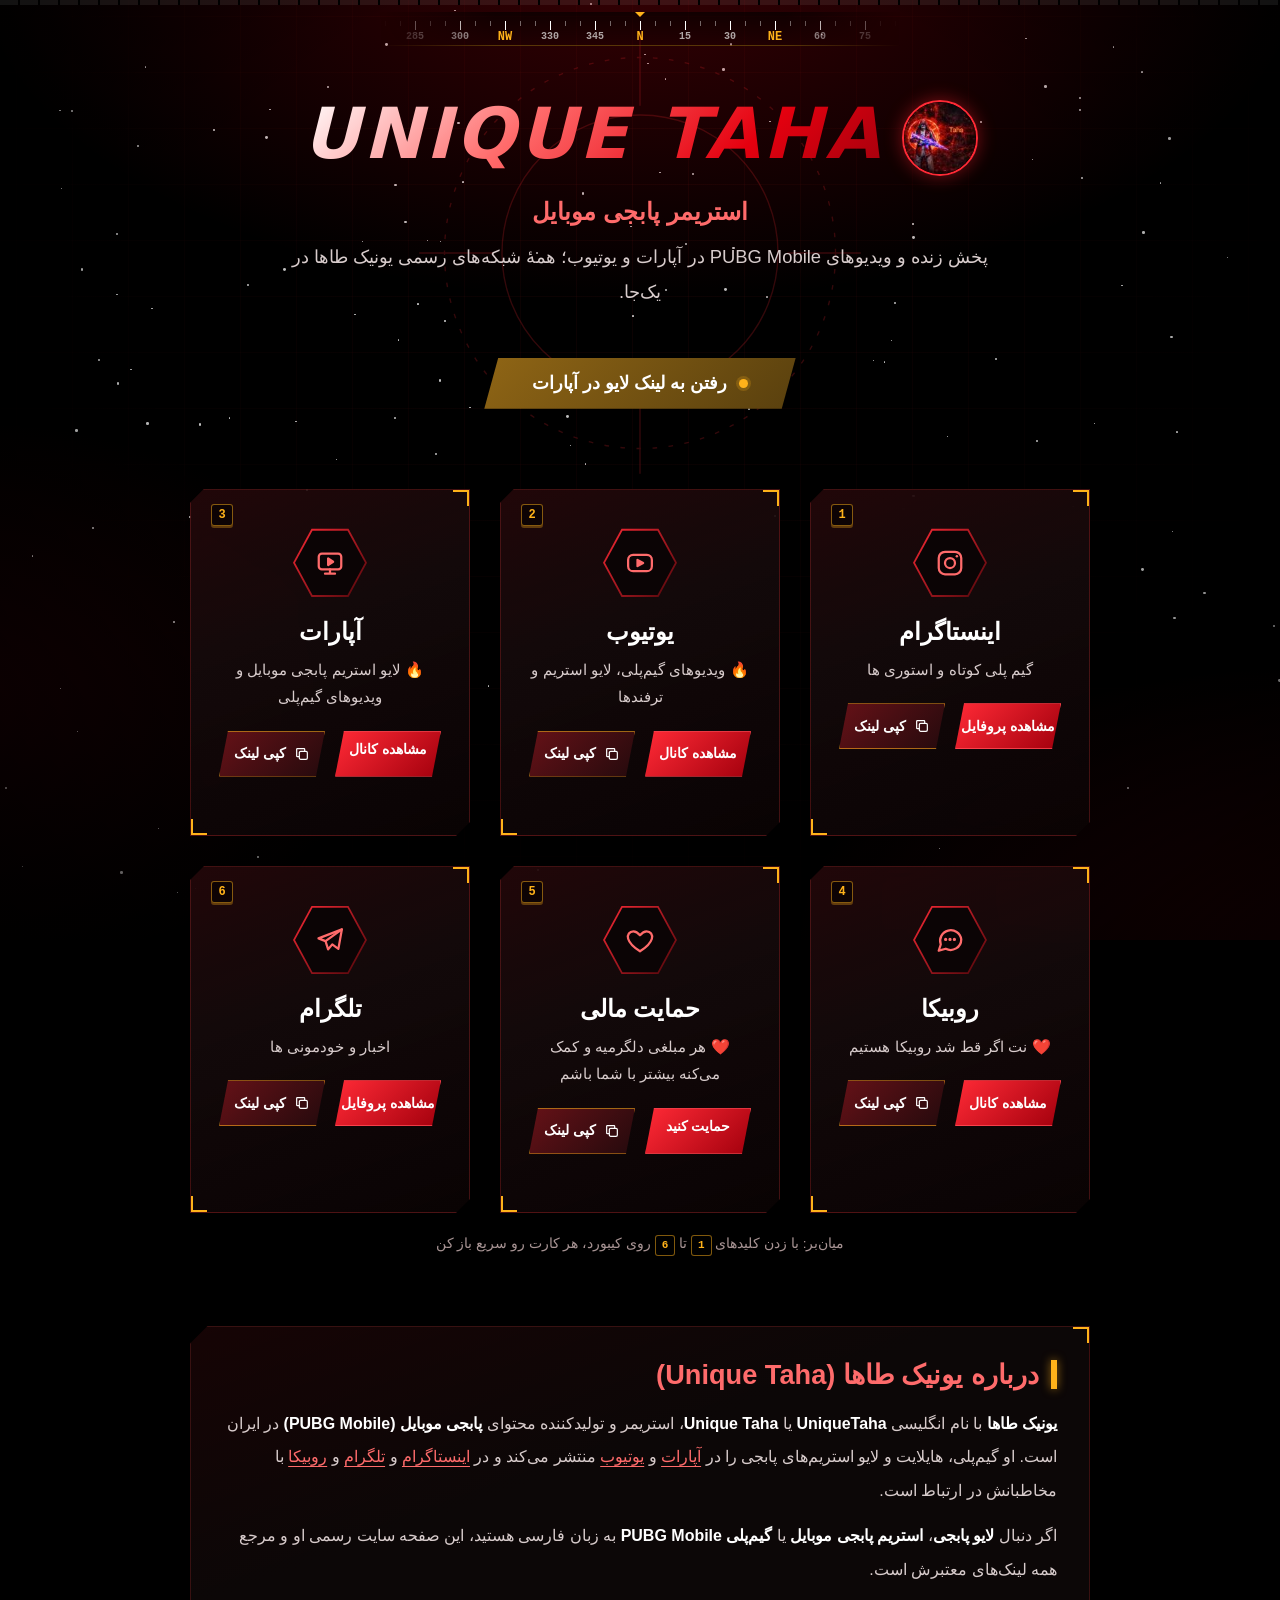
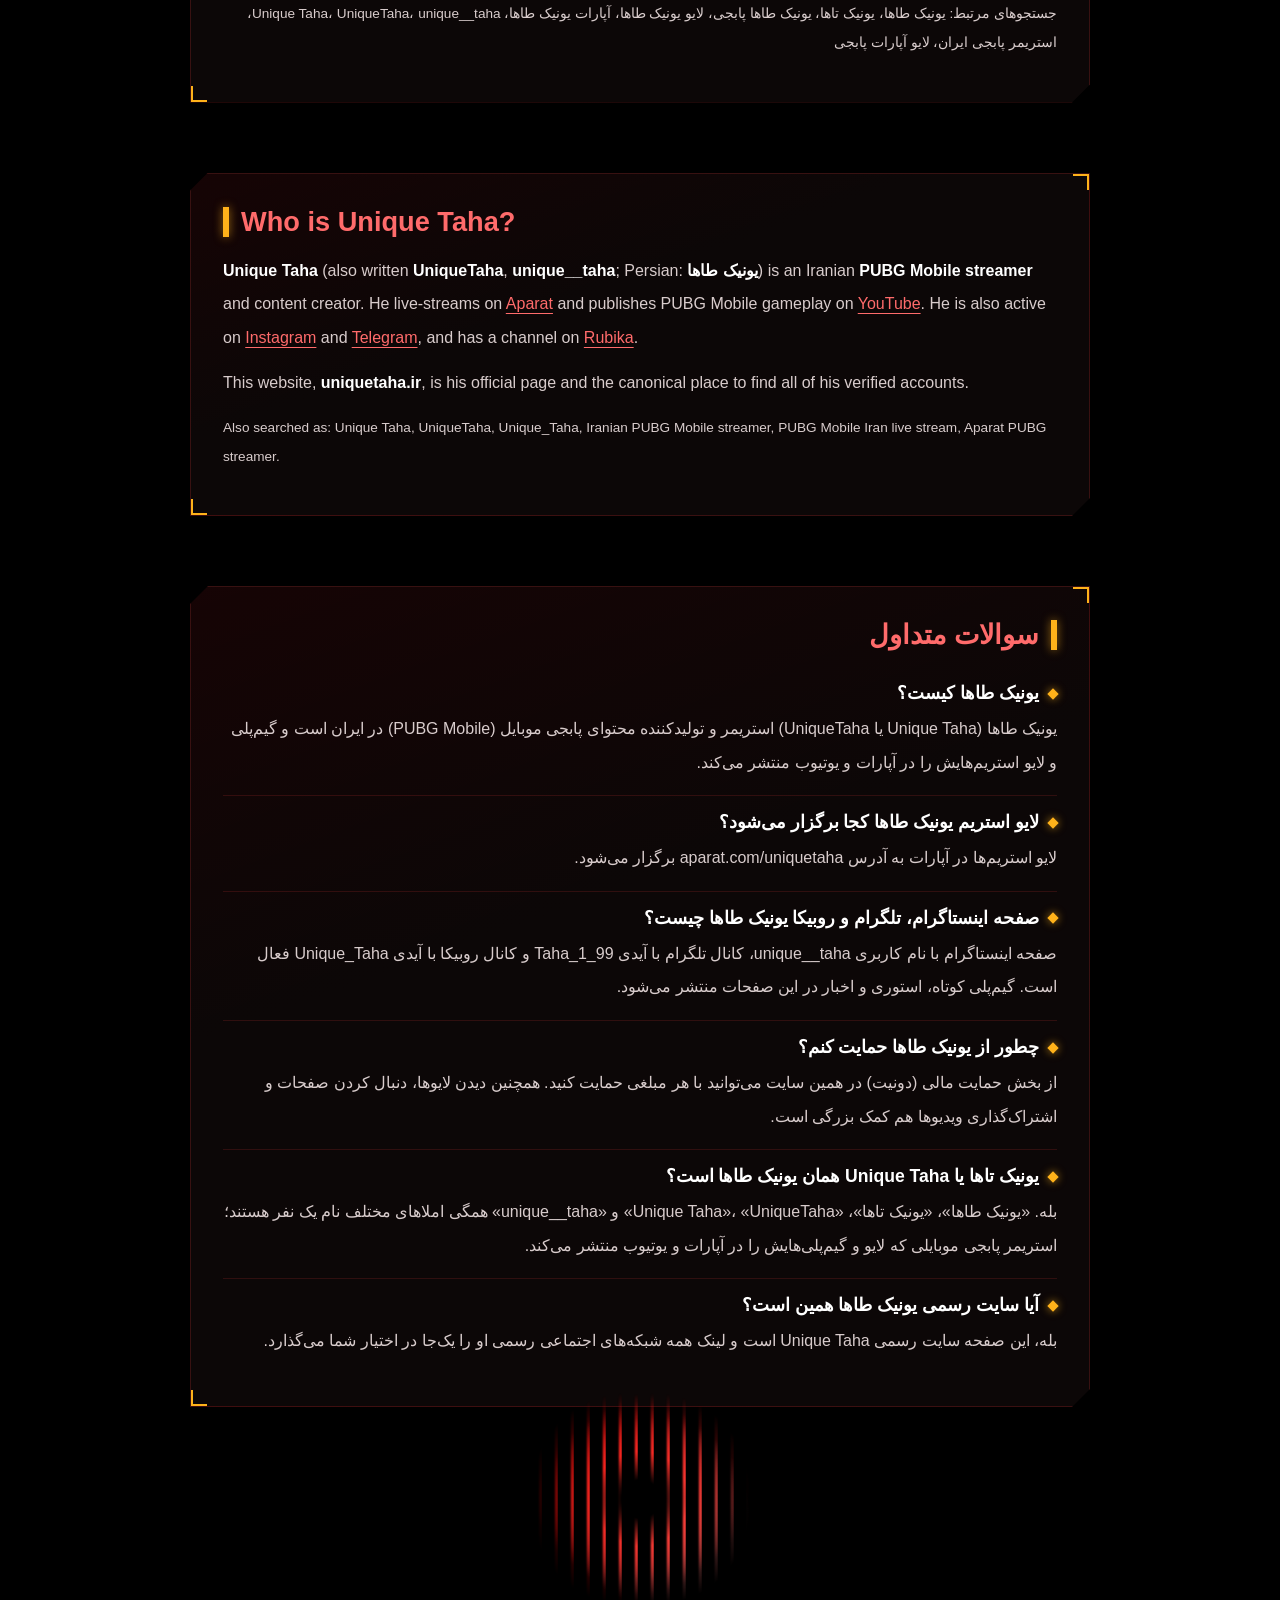
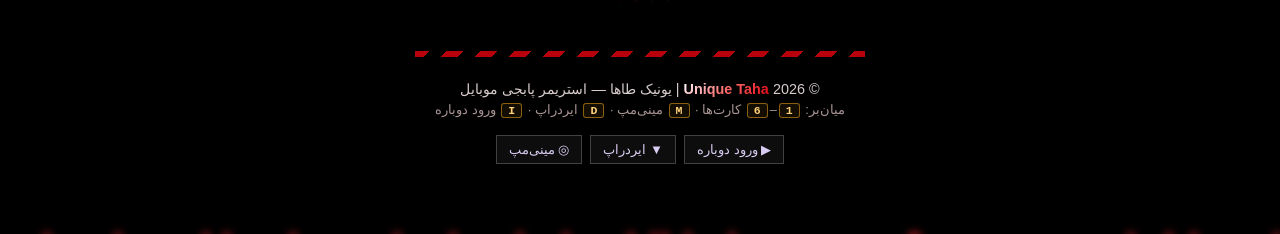
==== commit c4d3883c: "Update index.html" ====
--- a/index.html
+++ b/index.html
@@ -2282,7 +2282,7 @@
     <main class="container">
         <header class="header">
             <svg class="reticle" viewBox="0 0 400 400" aria-hidden="true" focusable="false"><circle cx="200" cy="200" r="120"/><circle cx="200" cy="200" r="170" stroke-dasharray="4 10"/><path d="M200 8v64M200 328v64M8 200h64M328 200h64"/></svg>
-            <h1><img class="site-logo" src="logo.png" alt="لوگوی یونیک طاها"><span class="site-title"><span class="site-name">Unique Taha</span><span class="site-name-fa" lang="fa">یونیک طاها</span></span></h1>
+            <h1><img class="site-logo" src="logo.png" alt="لوگوی یونیک طاها"><span class="site-title"><span class="site-name">Unique Taha</span><span class="site-name-fa" lang="fa"></span></span></h1>
             <p class="subtitle">استریمر پابجی موبایل</p>
             <p class="tagline">پخش زنده و ویدیوهای PUBG Mobile در آپارات و یوتیوب؛ همهٔ شبکه‌های رسمی یونیک طاها در یک‌جا.</p>
             <ul class="hud-chips">
@@ -2300,7 +2300,7 @@
             <div class="social-card">
                 <kbd class="keycap" aria-hidden="true">1</kbd>
                 <span class="social-icon" aria-hidden="true"><svg viewBox="0 0 24 24" focusable="false"><rect x="3" y="3" width="18" height="18" rx="5"/><circle cx="12" cy="12" r="4"/><circle cx="17.5" cy="6.5" r="1" fill="currentColor" stroke="none"/></svg></span>
-                <h2 style="font-size:1.5rem;margin-bottom:10px">اینستاگرام یونیک طاها</h2>
+                <h2 style="font-size:1.5rem;margin-bottom:10px">اینستاگرام</h2>
                 <p>گیم پلی کوتاه و استوری ها</p>
                 <div class="social-card-actions">
                     <a href="https://www.instagram.com/unique__taha" target="_blank" rel="me noopener">مشاهده پروفایل</a>
@@ -2316,7 +2316,7 @@
             <div class="social-card">
                 <kbd class="keycap" aria-hidden="true">2</kbd>
                 <span class="social-icon" aria-hidden="true"><svg viewBox="0 0 24 24" focusable="false"><rect x="2.5" y="5.5" width="19" height="13" rx="4"/><path d="M10 9.5v5l4.5-2.5z" fill="currentColor"/></svg></span>
-                <h2 style="font-size:1.5rem;margin-bottom:10px">یوتیوب یونیک طاها</h2>
+                <h2 style="font-size:1.5rem;margin-bottom:10px">یوتیوب</h2>
                 <p>🔥 ویدیوهای گیم‌پلی، لایو استریم و ترفندها</p>
                 <div class="social-card-actions">
                     <a href="https://www.youtube.com/@uniquetaha" target="_blank" rel="me noopener">مشاهده کانال</a>
@@ -2332,7 +2332,7 @@
             <div class="social-card">
                 <kbd class="keycap" aria-hidden="true">3</kbd>
                 <span class="social-icon" aria-hidden="true"><svg viewBox="0 0 24 24" focusable="false"><rect x="3" y="4.5" width="18" height="12.5" rx="2.5"/><path d="M8 20.5h8M12 17v3.5"/><path d="M10.5 8.4v5.2l4-2.6z" fill="currentColor"/></svg></span>
-                <h2 style="font-size:1.5rem;margin-bottom:10px">آپارات یونیک طاها</h2>
+                <h2 style="font-size:1.5rem;margin-bottom:10px">آپارات</h2>
                 <p>🔥 لایو استریم پابجی موبایل و ویدیوهای گیم‌پلی</p>
                 <div class="social-card-actions">
                     <a class="vpn-link-btn" href="https://www.aparat.com/uniquetaha" rel="me noopener" data-url="https://www.aparat.com/uniquetaha">مشاهده کانال</a>
@@ -2348,7 +2348,7 @@
             <div class="social-card">
                 <kbd class="keycap" aria-hidden="true">4</kbd>
                 <span class="social-icon" aria-hidden="true"><svg viewBox="0 0 24 24" focusable="false"><path d="M21 11.5a8.5 8.5 0 0 1-12.4 7.5L3 20.5l1.6-4.9A8.5 8.5 0 1 1 21 11.5z"/><path d="M8.5 11.5h.01M12 11.5h.01M15.5 11.5h.01" stroke-width="2.6"/></svg></span>
-                <h2 style="font-size:1.5rem;margin-bottom:10px">روبیکا یونیک طاها</h2>
+                <h2 style="font-size:1.5rem;margin-bottom:10px">روبیکا</h2>
                 <p>❤️ نت اگر قط شد روبیکا‌ هستیم</p>
                 <div class="social-card-actions">
                     <a href="https://rubika.ir/Unique_Taha" target="_blank" rel="me noopener">مشاهده کانال</a>
@@ -2364,7 +2364,7 @@
             <div class="social-card">
                 <kbd class="keycap" aria-hidden="true">5</kbd>
                 <span class="social-icon" aria-hidden="true"><svg viewBox="0 0 24 24" focusable="false"><path d="M12 21s-8-4.9-9.5-10C1.6 7.8 3.6 5 6.7 5c2 0 3.6 1.1 5.3 3.2C13.7 6.1 15.3 5 17.3 5c3.1 0 5.1 2.8 4.2 6C20 16.1 12 21 12 21z"/></svg></span>
-                <h2 style="font-size:1.5rem;margin-bottom:10px">حمایت مالی از یونیک طاها</h2>
+                <h2 style="font-size:1.5rem;margin-bottom:10px">حمایت مالی</h2>
                 <p>❤️ هر مبلغی دلگرمیه و کمک می‌کنه بیشتر با شما باشم</p>
                 <div class="social-card-actions">
                     <a class="vpn-link-btn" href="https://reymit.ir/uniquetaha" rel="noopener" data-url="https://reymit.ir/uniquetaha">حمایت کنید</a>
@@ -2380,7 +2380,7 @@
             <div class="social-card">
                 <kbd class="keycap" aria-hidden="true">6</kbd>
                 <span class="social-icon" aria-hidden="true"><svg viewBox="0 0 24 24" focusable="false"><path d="M21.5 3.5 2.8 10.7l5.6 2.2 2.1 6.6 3.3-4 4.9 3.6z"/><path d="M8.4 12.9l13.1-9.4"/></svg></span>
-                <h2 style="font-size:1.5rem;margin-bottom:10px">تلگرام یونیک طاها</h2>
+                <h2 style="font-size:1.5rem;margin-bottom:10px">تلگرام</h2>
                 <p>اخبار و خودمونی ها</p>
                 <div class="social-card-actions">
                     <a href="https://t.me/Taha_1_99" target="_blank" rel="me noopener">مشاهده پروفایل</a>
@@ -2421,7 +2421,7 @@
             </div>
             <div class="faq-item">
                 <h3>لایو استریم یونیک طاها کجا برگزار می‌شود؟</h3>
-                <p>لایو استریم‌ها در آپارات به آدرس aparat.com/uniquetaha برگزار می‌شود. ویدیوهای گیم‌پلی در یوتیوب به آدرس youtube.com/@uniquetaha هم قابل مشاهده است.</p>
+                <p>لایو استریم‌ها در آپارات به آدرس aparat.com/uniquetaha برگزار می‌شود.</p>
             </div>
             <div class="faq-item">
                 <h3>صفحه اینستاگرام، تلگرام و روبیکا یونیک طاها چیست؟</h3>
@@ -2624,7 +2624,7 @@
             const labels = {
                 live: { status: '🔴 لایو در حال برگزاری است', cta: 'تماشای لایو در آپارات' },
                 offline: { status: '⚫ در حال حاضر آفلاین است', cta: 'مشاهدهٔ کانال آپارات' },
-                unknown: { status: 'وضعیت لایو فعلاً در دسترس نیست', cta: 'رفتن به کانال آپارات' },
+                unknown: { status: 'وضعیت لایو فعلاً در دسترس نیست', cta: 'رفتن به لینک لایو در آپارات' },
                 checking: { status: 'در حال بررسی وضعیت لایو...', cta: 'بررسی وضعیت آپارات...' }
             };
             const normalizedStatus = status in labels ? status : 'unknown';
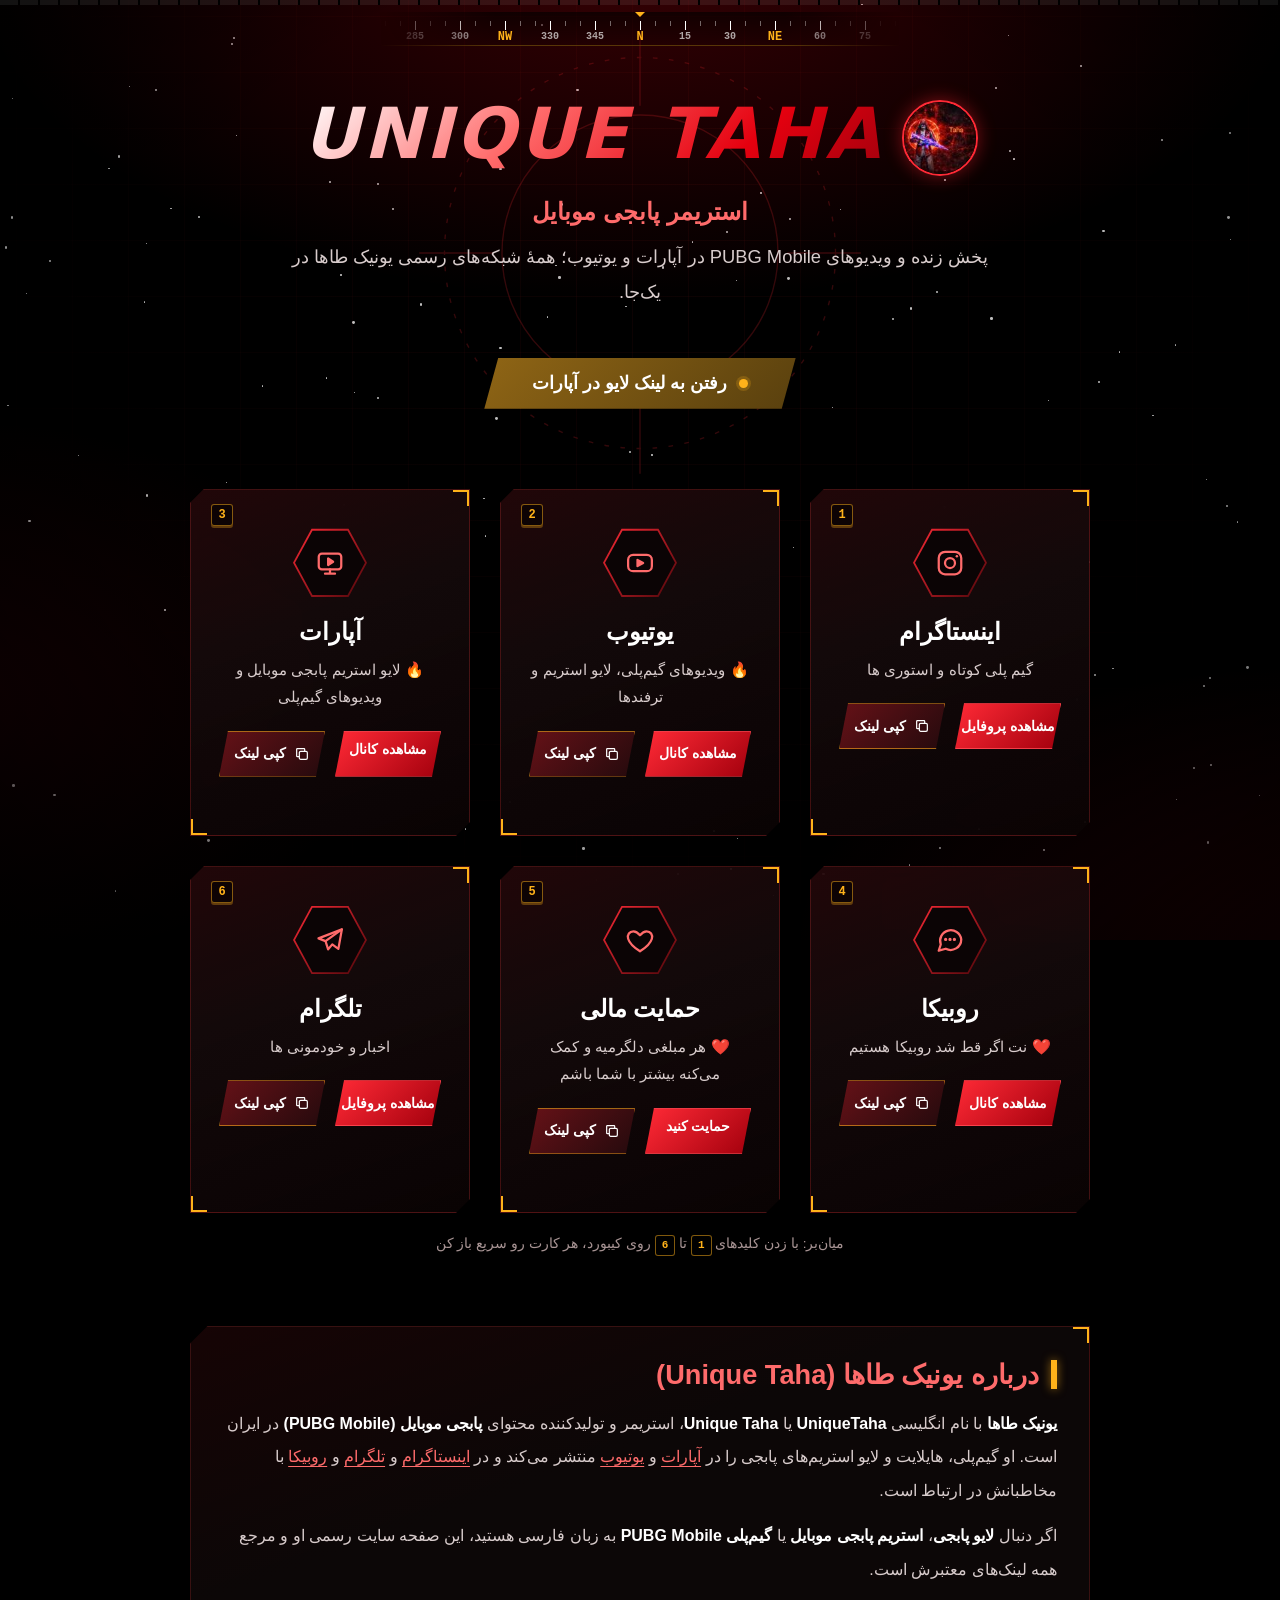
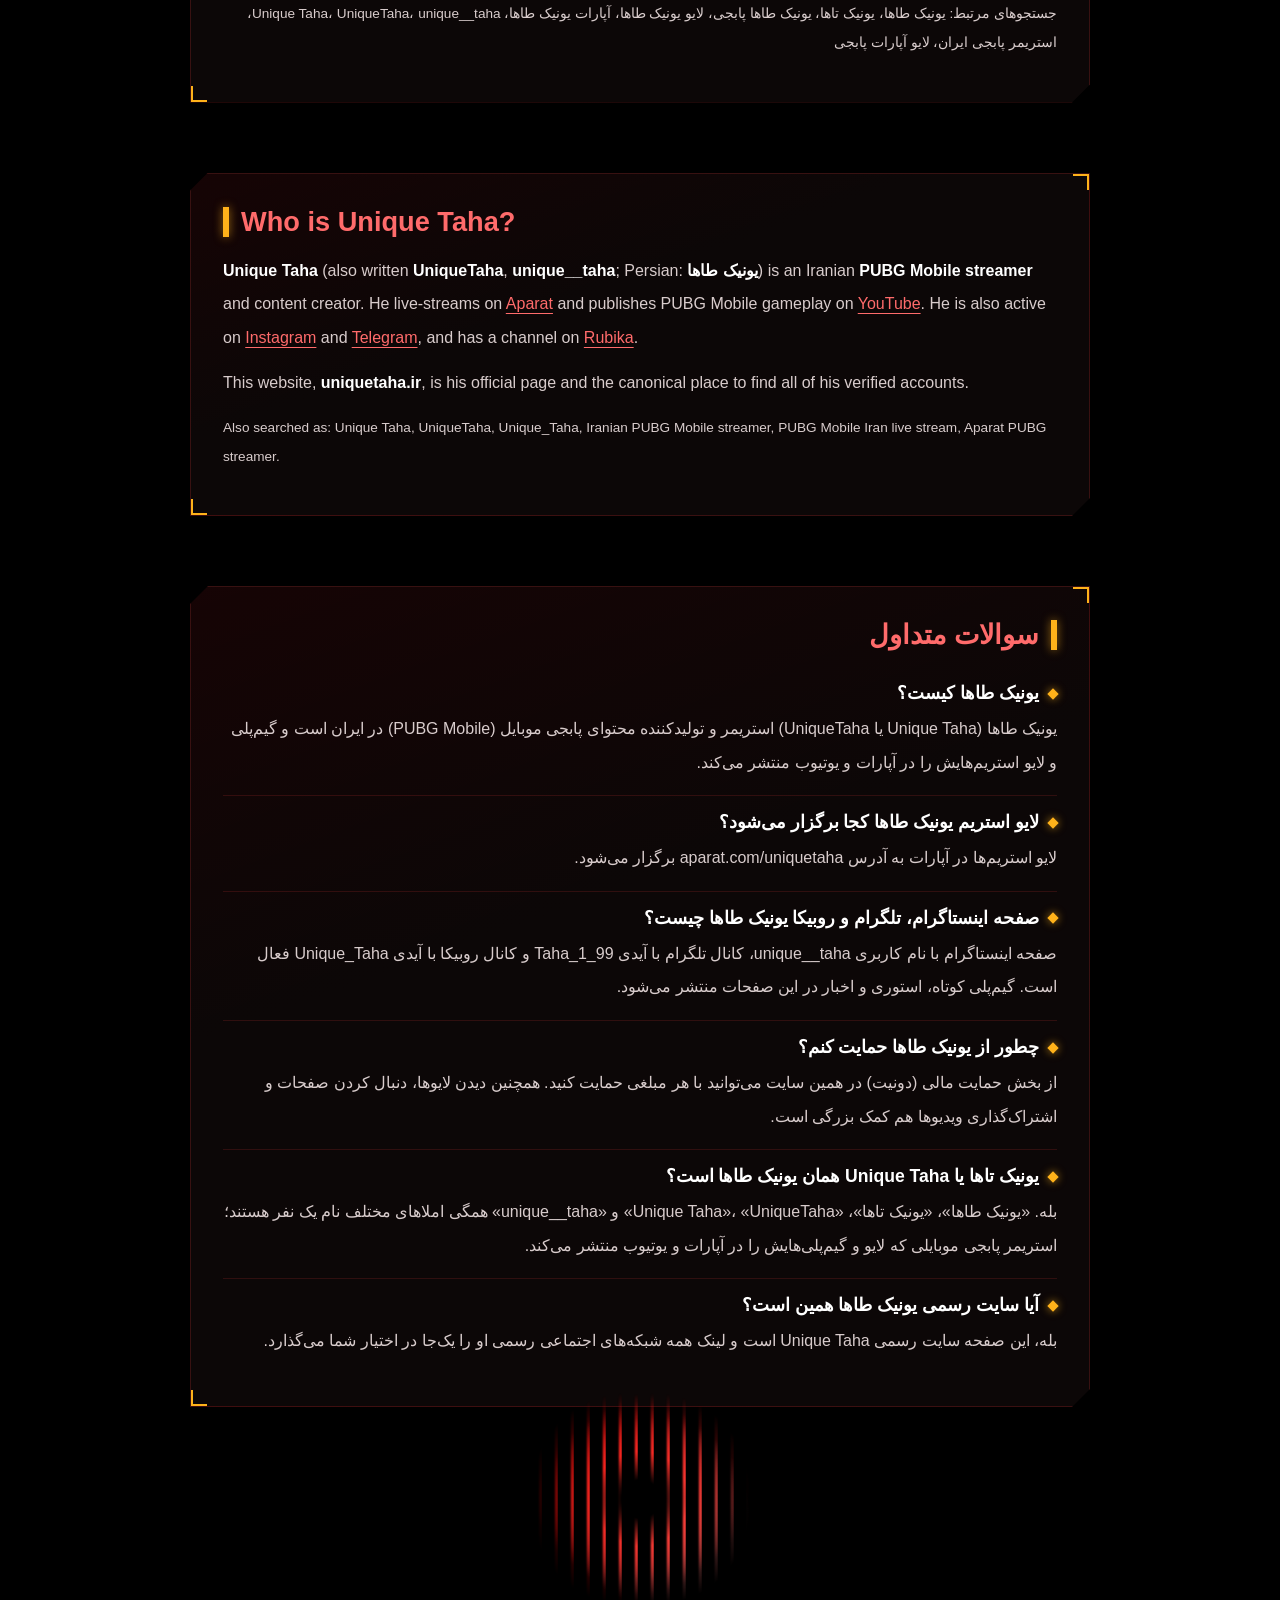
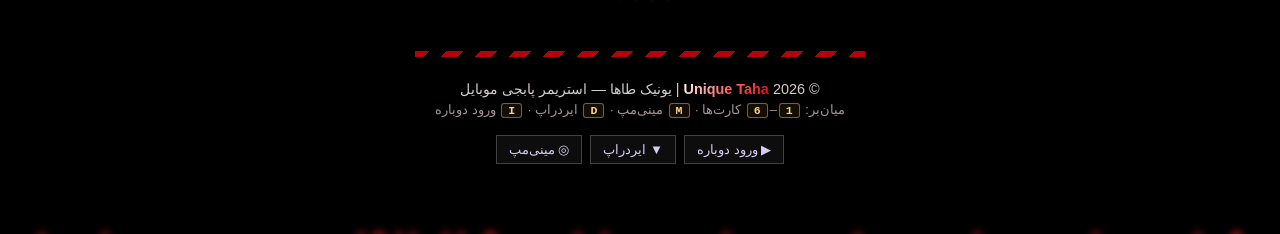
==== commit 140c31da: "Add files via upload" ====
--- a/index.html
+++ b/index.html
@@ -2148,14 +2148,14 @@
         .supply-sway { position: relative; display: block; transform-origin: 50% 0; animation: supplySway 1.9s ease-in-out infinite alternate; }
         @keyframes supplySway { from { transform: rotate(-4deg); } to { transform: rotate(4deg); } }
         .supply.landed .supply-sway { animation: none; }
-        .supply-chute { display: block; width: 100px; height: 72px; margin: 0 auto; transform-origin: 50% 100%; animation: supplyChuteOpen .9s ease-out .4s both; }
+        .supply-chute { display: block; width: 84px; height: 61px; margin: 0 auto; transform-origin: 50% 100%; animation: supplyChuteOpen .9s ease-out .4s both; }
         @keyframes supplyChuteOpen { 0% { opacity: 0; transform: scale(.2, .05); } 60% { opacity: 1; transform: scale(1.15, .9); } 100% { opacity: 1; transform: none; } }
         .supply.landed .supply-chute { opacity: 0; transform: scale(.3, .05) translateY(30px); animation: supplyChuteDrop .75s ease both; }
         @keyframes supplyChuteDrop { from { opacity: 1; transform: none; } to { opacity: 0; transform: translateY(34px) scale(.5, .06); } }
-        .supply-box { display: block; width: 60px; height: 48px; margin: -3px auto 0; overflow: visible; filter: drop-shadow(0 0 12px rgba(255, 178, 26, .6)); transition: transform .2s ease; }
+        .supply-box { display: block; width: 78px; height: 78px; margin: -16px auto 0; overflow: visible; filter: drop-shadow(0 0 12px rgba(255, 60, 50, .55)); transition: transform .2s ease; }
         .supply:hover .supply-box, .supply:focus-visible .supply-box { transform: scale(1.1); }
-        .supply-lid { transform-box: fill-box; transform-origin: 0% 100%; transition: transform .35s cubic-bezier(.3, 1.6, .5, 1); }
-        .supply.opening .supply-lid { transform: rotate(-40deg) translate(-3px, -5px); }
+        .supply-lid { transform-box: fill-box; transform-origin: 50% 100%; transition: transform .35s cubic-bezier(.3, 1.6, .5, 1), opacity .35s ease; }
+        .supply.opening .supply-lid { transform: translate(8px, -14px) rotate(12deg); opacity: .85; }
         .supply-tag { position: relative; display: block; margin-top: 8px; opacity: 0; font: 700 10px/1 'Courier New', monospace; letter-spacing: .24em; color: #ffb21a; text-shadow: 0 0 8px rgba(255, 178, 26, .75); }
         .supply.landed .supply-tag { opacity: 1; animation: pulse 1s ease-in-out infinite; }
         .supply-beam { position: absolute; left: 50%; bottom: 52px; width: 24px; height: 200px; margin-left: -12px; opacity: 0; pointer-events: none; filter: blur(2px); background: linear-gradient(to top, rgba(255, 70, 70, .65), rgba(255, 70, 70, 0)); }
@@ -2193,10 +2193,10 @@
         .supply-rarity { position: relative; overflow: hidden; margin: 0 -22px 14px; padding: 9px 0; direction: ltr; font: 800 .78rem 'Courier New', monospace; letter-spacing: .34em; color: #1a0b00; background: linear-gradient(90deg, #ffb21a, #ffe38f, #ffb21a); }
         .supply-rarity::after { content: ''; position: absolute; top: 0; bottom: 0; left: -80px; width: 60px; background: linear-gradient(100deg, transparent, rgba(255, 255, 255, .75), transparent); animation: supplyShine 2.2s ease-in-out infinite; }
         @keyframes supplyShine { from { left: -80px; } to { left: 110%; } }
-        .supply-gift { position: relative; width: 120px; height: 96px; margin: 0 auto 4px; }
+        .supply-gift { position: relative; width: 150px; height: 130px; margin: 12px auto 4px; }
         .supply-gift::before { content: ''; position: absolute; left: 50%; top: 50%; width: 210px; height: 210px; margin: -105px 0 0 -105px; border-radius: 50%; background: repeating-conic-gradient(from 0deg, rgba(255, 214, 120, .35) 0 8deg, transparent 8deg 24deg); -webkit-mask-image: radial-gradient(circle, #000 20%, transparent 68%); mask-image: radial-gradient(circle, #000 20%, transparent 68%); animation: supplySpin 10s linear infinite; }
         @keyframes supplySpin { to { transform: rotate(360deg); } }
-        .supply-gift svg { position: relative; display: block; width: 120px; height: 96px; animation: supplyPop .6s cubic-bezier(.3, 1.7, .5, 1) both, supplyFloat 2.4s ease-in-out .6s infinite alternate; }
+        .supply-gift svg { position: relative; display: block; width: 150px; height: 130px; animation: supplyPop .6s cubic-bezier(.3, 1.7, .5, 1) both, supplyFloat 2.4s ease-in-out .6s infinite alternate; }
         @keyframes supplyPop { from { transform: scale(.3) rotate(-14deg); opacity: 0; } to { transform: none; opacity: 1; } }
         @keyframes supplyFloat { to { transform: translateY(-5px); } }
         .supply-dialog h3 { margin-bottom: 8px; font-size: 1.5rem; color: #ffb21a; text-shadow: 0 0 14px rgba(255, 178, 26, .5); }
@@ -3191,19 +3191,11 @@
                 '<span class="supply-beam" aria-hidden="true"></span><span class="supply-rays" aria-hidden="true"></span>' +
                 '<span class="supply-smoke" aria-hidden="true"><i></i><i></i><i></i><i></i></span>' +
                 '<span class="supply-sway">' +
-                '<svg class="supply-chute" viewBox="0 0 100 72" aria-hidden="true" focusable="false"><defs><linearGradient id="supplyChuteG" x1="0" y1="0" x2="0" y2="1"><stop offset="0" stop-color="#ffd27a"/><stop offset="1" stop-color="#e08a00"/></linearGradient></defs>' +
-                '<path d="M4 34C4 14 24 3 50 3s46 11 46 31q-11-9-23 0q-12-9-23 0q-12-9-23 0q-12-9-23 0z" fill="url(#supplyChuteG)" stroke="#fff3d0" stroke-width="1.5"/>' +
-                '<path d="M50 3C38 6 28 16 27 34h23z" fill="rgba(255,255,255,.35)"/><path d="M50 3C62 6 72 16 73 34H50z" fill="rgba(0,0,0,.18)"/>' +
-                '<path d="M4 34L50 72M27 34L50 72M50 34V72M73 34L50 72M96 34L50 72" stroke="rgba(255,255,255,.7)" stroke-width=".9" fill="none"/></svg>' +
-                '<svg class="supply-box" viewBox="0 0 60 48" aria-hidden="true" focusable="false">' +
-                '<rect x="3" y="13" width="54" height="33" rx="3" fill="#4a3320" stroke="#ffb21a" stroke-width="2"/><path d="M3 28h54M30 13v33" stroke="#ffb21a" stroke-width="2"/>' +
-                '<rect x="22" y="21" width="16" height="12" rx="2" fill="#e5000f" stroke="#fff" stroke-width="1.3"/><path d="M27 27h6M30 24v6" stroke="#fff" stroke-width="1.7"/>' +
-                '<g class="supply-lid"><rect x="1" y="6" width="58" height="9" rx="2.5" fill="#6d4b2b" stroke="#ffb21a" stroke-width="2"/></g></svg>' +
+                '<svg class="supply-chute" viewBox="0 0 100 72" aria-hidden="true" focusable="false"><defs><clipPath id="supplyChuteC"><path d="M4 34C4 14 24 3 50 3s46 11 46 31q-11-9-23 0q-12-9-23 0q-12-9-23 0q-12-9-23 0z"/></clipPath></defs><path d="M4 34C4 14 24 3 50 3s46 11 46 31q-11-9-23 0q-12-9-23 0q-12-9-23 0q-12-9-23 0z" fill="#f3efe6"/><g clip-path="url(#supplyChuteC)"><polygon points="50,3 -40,34 20,44" fill="#e5322d"/><polygon points="50,3 50,44 80,44" fill="#e5322d"/><path d="M50 3C38 6 28 16 27 34h23z" fill="rgba(255,255,255,.28)"/><path d="M50 3C62 6 72 16 73 34H50z" fill="rgba(0,0,0,.14)"/></g><path d="M4 34C4 14 24 3 50 3s46 11 46 31q-11-9-23 0q-12-9-23 0q-12-9-23 0q-12-9-23 0z" fill="none" stroke="#fff" stroke-width="1.5"/><path d="M4 34L50 72M27 34L50 72M50 34V72M73 34L50 72M96 34L50 72" stroke="rgba(255,255,255,.75)" stroke-width=".9" fill="none"/></svg>' +
+                '<svg class="supply-box" viewBox="0 0 92 92" aria-hidden="true" focusable="false"><defs><linearGradient id="pcL" x1="0" y1="0" x2="0" y2="1"><stop offset="0" stop-color="#ff6a5e"/><stop offset="1" stop-color="#e8443b"/></linearGradient><linearGradient id="pcR" x1="0" y1="0" x2="0" y2="1"><stop offset="0" stop-color="#d9433a"/><stop offset="1" stop-color="#a82821"/></linearGradient><linearGradient id="pcT" x1="0" y1="0" x2="1" y2="1"><stop offset="0" stop-color="#9ac0f7"/><stop offset="1" stop-color="#5f93e6"/></linearGradient><clipPath id="pccl"><polygon points="6.9,24.7 46,43.3 46,87.3 6.9,68.7"/></clipPath><clipPath id="pccr"><polygon points="46,43.3 85.1,24.7 85.1,68.7 46,87.3"/></clipPath><clipPath id="pcct"><path d="M46,4L88,24L88,40Q80,46 72,46Q62,47 57,54Q53,60 49,64L46,71L43,64Q38,58 31,58Q22,58 17,50Q10,46 4,40L4,24Z"/></clipPath></defs><ellipse cx="47" cy="86" rx="42" ry="5" fill="rgba(0,0,0,.38)"/><polygon points="6.9,24.7 46,43.3 46,87.3 6.9,68.7" fill="url(#pcL)"/><polygon points="46,43.3 85.1,24.7 85.1,68.7 46,87.3" fill="url(#pcR)"/><g fill="#7a120d" opacity=".9" clip-path="url(#pccl)"><polygon points="11.3,26 12.4,26 12.4,65 11.3,65"/><polygon points="16.2,28.3 17.3,28.3 17.3,67.3 16.2,67.3"/><polygon points="21,30.7 22.1,30.7 22.1,69.7 21,69.7"/><polygon points="25.9,33 27,33 27,72 25.9,72"/><polygon points="30.8,35.3 31.9,35.3 31.9,74.3 30.8,74.3"/><polygon points="35.7,37.6 36.8,37.6 36.8,76.7 35.7,76.7"/><polygon points="40.6,40 41.7,40 41.7,79 40.6,79"/></g><g fill="#5e0c09" opacity=".9" clip-path="url(#pccr)"><polygon points="50.3,40 51.4,40 51.4,79 50.3,79"/><polygon points="55.2,37.6 56.3,37.6 56.3,76.7 55.2,76.7"/><polygon points="60.1,35.3 61.2,35.3 61.2,74.3 60.1,74.3"/><polygon points="65,33 66.1,33 66.1,72 65,72"/><polygon points="69.9,30.7 71,30.7 71,69.7 69.9,69.7"/><polygon points="74.7,28.3 75.8,28.3 75.8,67.3 74.7,67.3"/><polygon points="79.6,26 80.7,26 80.7,65 79.6,65"/></g><path d="M12.7,27 v38 M17.6,29.3 v38 M22.5,31.7 v38 M27.4,34 v38 M32.3,36.3 v38 M37.1,38.6 v38 M42,41 v38" stroke="#ffc2b8" stroke-width=".5" opacity=".55" fill="none" clip-path="url(#pccl)"/><path d="M51.8,41 v38 M56.7,38.6 v38 M61.5,36.3 v38 M66.4,34 v38 M71.3,31.7 v38 M76.2,29.3 v38 M81.1,27 v38" stroke="#ff9d90" stroke-width=".5" opacity=".4" fill="none" clip-path="url(#pccr)"/><polygon points="4.6,62.2 46,81.8 46,88.8 4.6,69.2" fill="#f2594f" stroke="#ffd9d3" stroke-width=".6"/><polygon points="46,81.8 87.4,62.2 87.4,69.2 46,88.8" fill="#bf342c" stroke="#f3aaa2" stroke-width=".6"/><path d="M46,43.3V87.3" stroke="#ffd0c8" stroke-width=".8" opacity=".8"/><g fill="#57544f" clip-path="url(#pccl)"><rect x="14.5" y="0" width="4.2" height="100"/><rect x="32.1" y="0" width="4.2" height="100"/></g><g fill="#3b3a38" clip-path="url(#pccr)"><rect x="73.3" y="0" width="4.2" height="100"/><rect x="55.7" y="0" width="4.2" height="100"/></g><g class="supply-lid"><path d="M46,4L88,24L88,40Q80,46 72,46Q62,47 57,54Q53,60 49,64L46,71L43,64Q38,58 31,58Q22,58 17,50Q10,46 4,40L4,24Z" fill="#5f93e6"/><g clip-path="url(#pcct)"><polygon points="46,4 88,24 46,44 4,24" fill="url(#pcT)"/><polygon points="46,44 88,24 88,80 46,80" fill="#3f6fc4" opacity=".75"/><polygon points="4,24 46,44 46,80 4,80" fill="#5586dc" opacity=".35"/><g fill="#b9604e" opacity=".22"><ellipse cx="30" cy="22" rx="7" ry="3"/><ellipse cx="62" cy="30" rx="6" ry="2.6"/><ellipse cx="22" cy="40" rx="3" ry="5"/><ellipse cx="72" cy="43" rx="3" ry="4.5"/><ellipse cx="46" cy="52" rx="2.6" ry="5"/></g><g fill="none" stroke-linecap="round"><path d="M12,36Q18,46 26,50M32,52Q38,60 44,62M50,60Q56,52 62,50M70,44Q78,44 84,38" stroke="#1e3f8f" stroke-width=".9" opacity=".35"/><path d="M10,30Q16,41 22,46M36,50Q40,56 45,59M52,56Q58,50 66,48M75,43Q80,42 85,36" stroke="#d4e5ff" stroke-width=".7" opacity=".5"/><path d="M20,18Q30,24 40,22M54,14Q66,20 76,22M34,30Q44,34 56,30" stroke="#d4e5ff" stroke-width=".6" opacity=".35"/></g><g fill="#4d4a47"><polygon points="56.5,9 60.7,11 18.7,31 14.5,29"/><polygon points="74.1,17.4 78.3,19.4 36.3,39.4 32.1,37.4"/><polygon points="35.5,9 31.3,11 73.3,31 77.5,29"/><polygon points="17.9,17.4 13.7,19.4 55.7,39.4 59.9,37.4"/></g><g fill="#5c5955"><polygon points="14.5,28.5 18.7,30.5 18.7,100 14.5,100"/><polygon points="32.1,36.9 36.3,38.9 36.3,100 32.1,100"/></g><g fill="#3a3937"><polygon points="73.3,30.5 77.5,28.5 77.5,100 73.3,100"/><polygon points="55.7,38.9 59.9,36.9 59.9,100 55.7,100"/></g><g fill="none" stroke="#8d8a85" stroke-width=".4" stroke-dasharray="1.3 1.3" opacity=".7"><path d="M58.6,10L16.6,30"/><path d="M76.2,18.4L34.2,38.4"/><path d="M33.4,10L75.4,30"/><path d="M15.8,18.4L57.8,38.4"/></g></g><path d="M4,24L46,4L88,24" fill="none" stroke="#cfe2ff" stroke-width=".8" opacity=".55"/><g fill="#9a9893" stroke="#262524" stroke-width=".6"><rect x="14.3" y="57" width="4.6" height="3.6" rx="1.2"/><rect x="31.9" y="65.4" width="4.6" height="3.6" rx="1.2"/><rect x="73.1" y="57" width="4.6" height="3.6" rx="1.2"/><rect x="55.5" y="65.4" width="4.6" height="3.6" rx="1.2"/></g></g></svg>' +
                 '</span><span class="supply-ring" aria-hidden="true"></span><span class="supply-tag" aria-hidden="true">AIRDROP</span>';
             var OPENED =
-                '<svg viewBox="0 0 120 96" aria-hidden="true" focusable="false"><path d="M12 44l48-22 48 22-48 18z" fill="#6d4b2b" stroke="#ffb21a" stroke-width="3" stroke-linejoin="round"/>' +
-                '<path d="M12 44v38l48 10V62M108 44v38L60 92" fill="#4a3320" stroke="#ffb21a" stroke-width="3" stroke-linejoin="round"/><path d="M60 62v30" stroke="#ffb21a" stroke-width="3"/>' +
-                '<path d="M60 8l5 11 12 1-9 8 3 12-11-6-11 6 3-12-9-8 12-1z" fill="#ffe38f" stroke="#ffb21a" stroke-width="2" stroke-linejoin="round"/></svg>';
+                '<svg viewBox="-24 -30 142 124" aria-hidden="true" focusable="false"><defs><linearGradient id="poL" x1="0" y1="0" x2="0" y2="1"><stop offset="0" stop-color="#ff6a5e"/><stop offset="1" stop-color="#e8443b"/></linearGradient><linearGradient id="poR" x1="0" y1="0" x2="0" y2="1"><stop offset="0" stop-color="#d9433a"/><stop offset="1" stop-color="#a82821"/></linearGradient><linearGradient id="poT" x1="0" y1="0" x2="1" y2="1"><stop offset="0" stop-color="#9ac0f7"/><stop offset="1" stop-color="#5f93e6"/></linearGradient><clipPath id="pocl"><polygon points="6.9,24.7 46,43.3 46,87.3 6.9,68.7"/></clipPath><clipPath id="pocr"><polygon points="46,43.3 85.1,24.7 85.1,68.7 46,87.3"/></clipPath><clipPath id="poct"><path d="M46,4L88,24L88,40Q80,46 72,46Q62,47 57,54Q53,60 49,64L46,71L43,64Q38,58 31,58Q22,58 17,50Q10,46 4,40L4,24Z"/></clipPath></defs><ellipse cx="47" cy="86" rx="42" ry="5" fill="rgba(0,0,0,.38)"/><polygon points="6.9,24.7 46,43.3 46,87.3 6.9,68.7" fill="url(#poL)"/><polygon points="46,43.3 85.1,24.7 85.1,68.7 46,87.3" fill="url(#poR)"/><g fill="#7a120d" opacity=".9" clip-path="url(#pocl)"><polygon points="11.3,26 12.4,26 12.4,65 11.3,65"/><polygon points="16.2,28.3 17.3,28.3 17.3,67.3 16.2,67.3"/><polygon points="21,30.7 22.1,30.7 22.1,69.7 21,69.7"/><polygon points="25.9,33 27,33 27,72 25.9,72"/><polygon points="30.8,35.3 31.9,35.3 31.9,74.3 30.8,74.3"/><polygon points="35.7,37.6 36.8,37.6 36.8,76.7 35.7,76.7"/><polygon points="40.6,40 41.7,40 41.7,79 40.6,79"/></g><g fill="#5e0c09" opacity=".9" clip-path="url(#pocr)"><polygon points="50.3,40 51.4,40 51.4,79 50.3,79"/><polygon points="55.2,37.6 56.3,37.6 56.3,76.7 55.2,76.7"/><polygon points="60.1,35.3 61.2,35.3 61.2,74.3 60.1,74.3"/><polygon points="65,33 66.1,33 66.1,72 65,72"/><polygon points="69.9,30.7 71,30.7 71,69.7 69.9,69.7"/><polygon points="74.7,28.3 75.8,28.3 75.8,67.3 74.7,67.3"/><polygon points="79.6,26 80.7,26 80.7,65 79.6,65"/></g><path d="M12.7,27 v38 M17.6,29.3 v38 M22.5,31.7 v38 M27.4,34 v38 M32.3,36.3 v38 M37.1,38.6 v38 M42,41 v38" stroke="#ffc2b8" stroke-width=".5" opacity=".55" fill="none" clip-path="url(#pocl)"/><path d="M51.8,41 v38 M56.7,38.6 v38 M61.5,36.3 v38 M66.4,34 v38 M71.3,31.7 v38 M76.2,29.3 v38 M81.1,27 v38" stroke="#ff9d90" stroke-width=".5" opacity=".4" fill="none" clip-path="url(#pocr)"/><polygon points="4.6,62.2 46,81.8 46,88.8 4.6,69.2" fill="#f2594f" stroke="#ffd9d3" stroke-width=".6"/><polygon points="46,81.8 87.4,62.2 87.4,69.2 46,88.8" fill="#bf342c" stroke="#f3aaa2" stroke-width=".6"/><path d="M46,43.3V87.3" stroke="#ffd0c8" stroke-width=".8" opacity=".8"/><g fill="#57544f" clip-path="url(#pocl)"><rect x="14.5" y="0" width="4.2" height="100"/><rect x="32.1" y="0" width="4.2" height="100"/></g><g fill="#3b3a38" clip-path="url(#pocr)"><rect x="73.3" y="0" width="4.2" height="100"/><rect x="55.7" y="0" width="4.2" height="100"/></g><g transform="translate(28,-16) rotate(16 46 40)"><path d="M46,4L88,24L88,40Q80,46 72,46Q62,47 57,54Q53,60 49,64L46,71L43,64Q38,58 31,58Q22,58 17,50Q10,46 4,40L4,24Z" fill="#5f93e6"/><g clip-path="url(#poct)"><polygon points="46,4 88,24 46,44 4,24" fill="url(#poT)"/><polygon points="46,44 88,24 88,80 46,80" fill="#3f6fc4" opacity=".75"/><polygon points="4,24 46,44 46,80 4,80" fill="#5586dc" opacity=".35"/><g fill="#b9604e" opacity=".22"><ellipse cx="30" cy="22" rx="7" ry="3"/><ellipse cx="62" cy="30" rx="6" ry="2.6"/><ellipse cx="22" cy="40" rx="3" ry="5"/><ellipse cx="72" cy="43" rx="3" ry="4.5"/><ellipse cx="46" cy="52" rx="2.6" ry="5"/></g><g fill="none" stroke-linecap="round"><path d="M12,36Q18,46 26,50M32,52Q38,60 44,62M50,60Q56,52 62,50M70,44Q78,44 84,38" stroke="#1e3f8f" stroke-width=".9" opacity=".35"/><path d="M10,30Q16,41 22,46M36,50Q40,56 45,59M52,56Q58,50 66,48M75,43Q80,42 85,36" stroke="#d4e5ff" stroke-width=".7" opacity=".5"/><path d="M20,18Q30,24 40,22M54,14Q66,20 76,22M34,30Q44,34 56,30" stroke="#d4e5ff" stroke-width=".6" opacity=".35"/></g><g fill="#4d4a47"><polygon points="56.5,9 60.7,11 18.7,31 14.5,29"/><polygon points="74.1,17.4 78.3,19.4 36.3,39.4 32.1,37.4"/><polygon points="35.5,9 31.3,11 73.3,31 77.5,29"/><polygon points="17.9,17.4 13.7,19.4 55.7,39.4 59.9,37.4"/></g><g fill="#5c5955"><polygon points="14.5,28.5 18.7,30.5 18.7,100 14.5,100"/><polygon points="32.1,36.9 36.3,38.9 36.3,100 32.1,100"/></g><g fill="#3a3937"><polygon points="73.3,30.5 77.5,28.5 77.5,100 73.3,100"/><polygon points="55.7,38.9 59.9,36.9 59.9,100 55.7,100"/></g><g fill="none" stroke="#8d8a85" stroke-width=".4" stroke-dasharray="1.3 1.3" opacity=".7"><path d="M58.6,10L16.6,30"/><path d="M76.2,18.4L34.2,38.4"/><path d="M33.4,10L75.4,30"/><path d="M15.8,18.4L57.8,38.4"/></g></g><path d="M4,24L46,4L88,24" fill="none" stroke="#cfe2ff" stroke-width=".8" opacity=".55"/><g fill="#9a9893" stroke="#262524" stroke-width=".6"><rect x="14.3" y="57" width="4.6" height="3.6" rx="1.2"/><rect x="31.9" y="65.4" width="4.6" height="3.6" rx="1.2"/><rect x="73.1" y="57" width="4.6" height="3.6" rx="1.2"/><rect x="55.5" y="65.4" width="4.6" height="3.6" rx="1.2"/></g></g><path transform="translate(-34,-36) scale(1.1)" d="M60 8l5 11 12 1-9 8 3 12-11-6-11 6 3-12-9-8 12-1z" fill="#ffe38f" stroke="#ffb21a" stroke-width="2" stroke-linejoin="round"/></svg>';
 
             function canCall() { return !document.hidden && !window.__fxBlocking && !busy && !crate && !dialog && !modalOpen(); }
             function schedule(ms) {
@@ -3240,7 +3232,7 @@
             }
             function spawn(x, instant) {
                 var H = window.innerHeight, wide = window.innerWidth >= 700;
-                var land = Math.max(70, H - 150 - (wide ? 24 : 72)), start = Math.round(H * 0.07) + 18;
+                var land = Math.max(70, H - 155 - (wide ? 24 : 72)), start = Math.round(H * 0.07) + 18;
                 var c = document.createElement('button');
                 c.type = 'button';
                 c.className = 'supply' + (instant ? ' landed' : '');
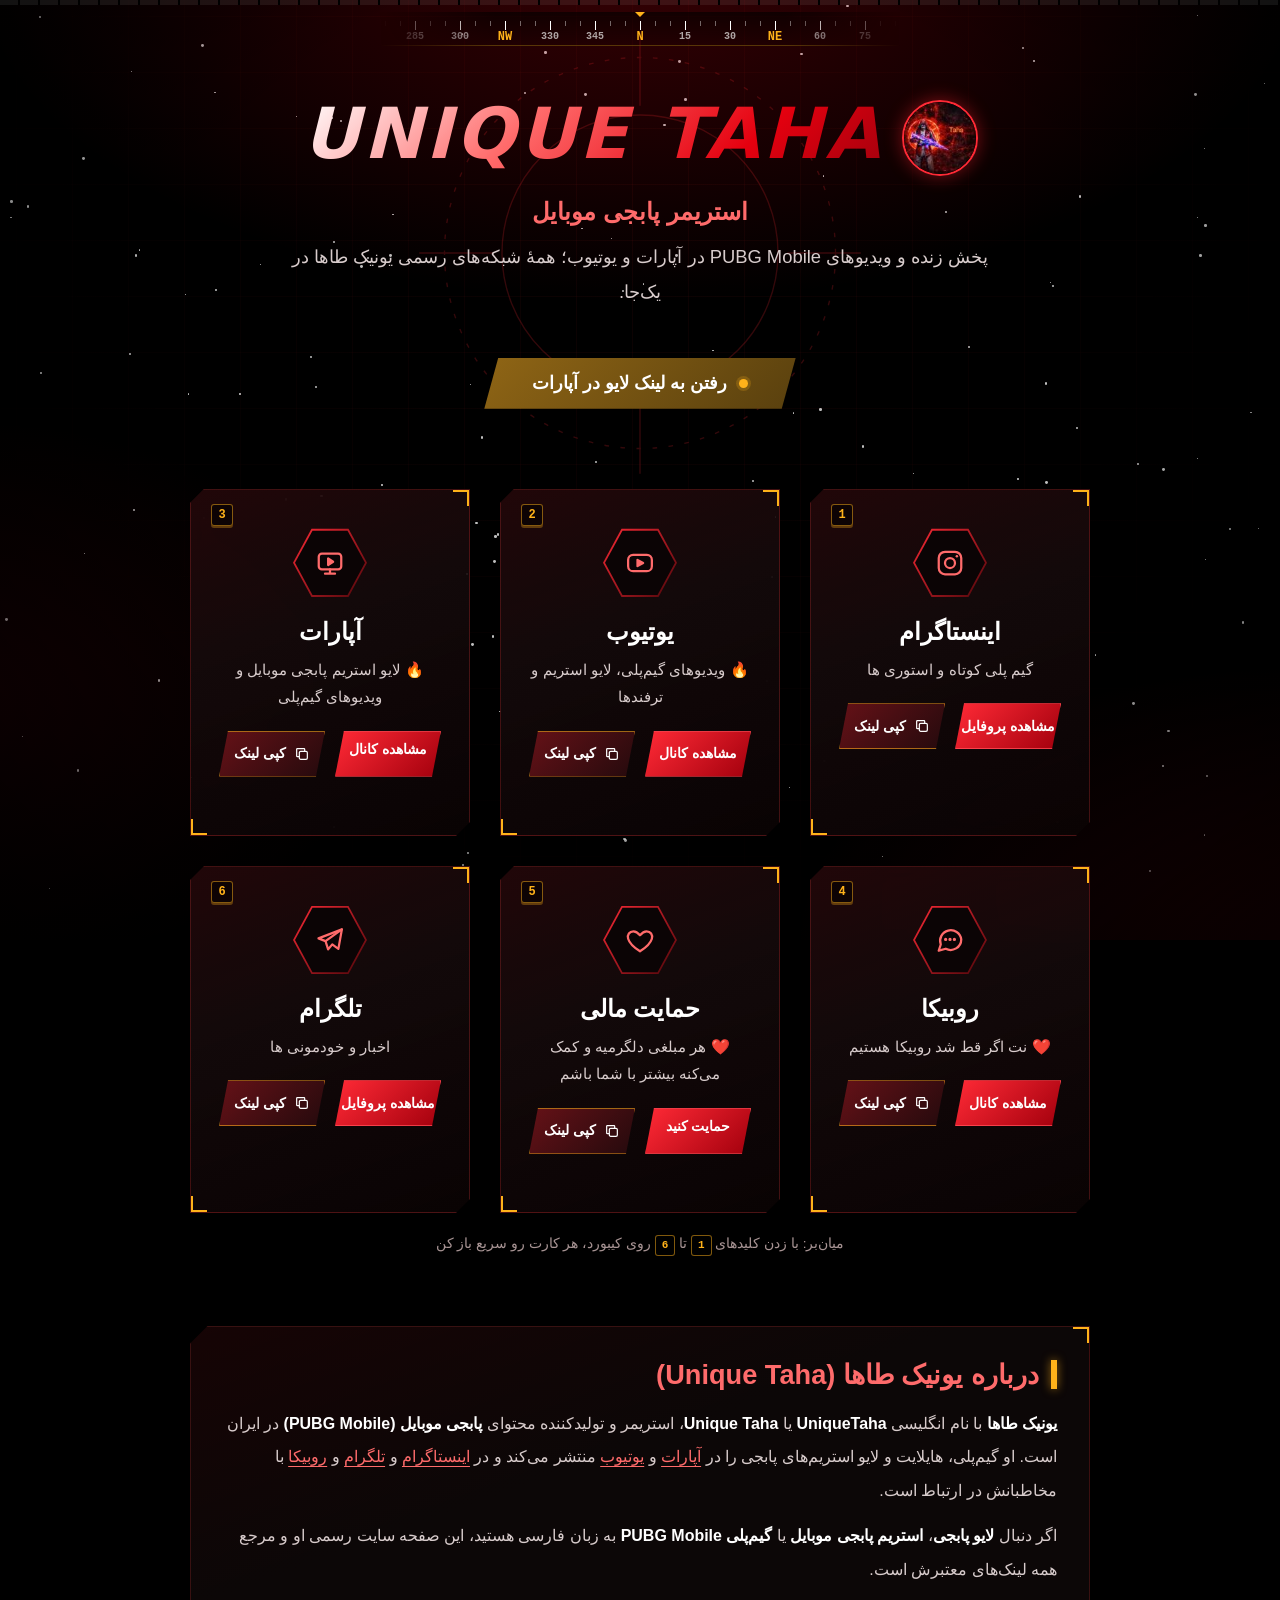
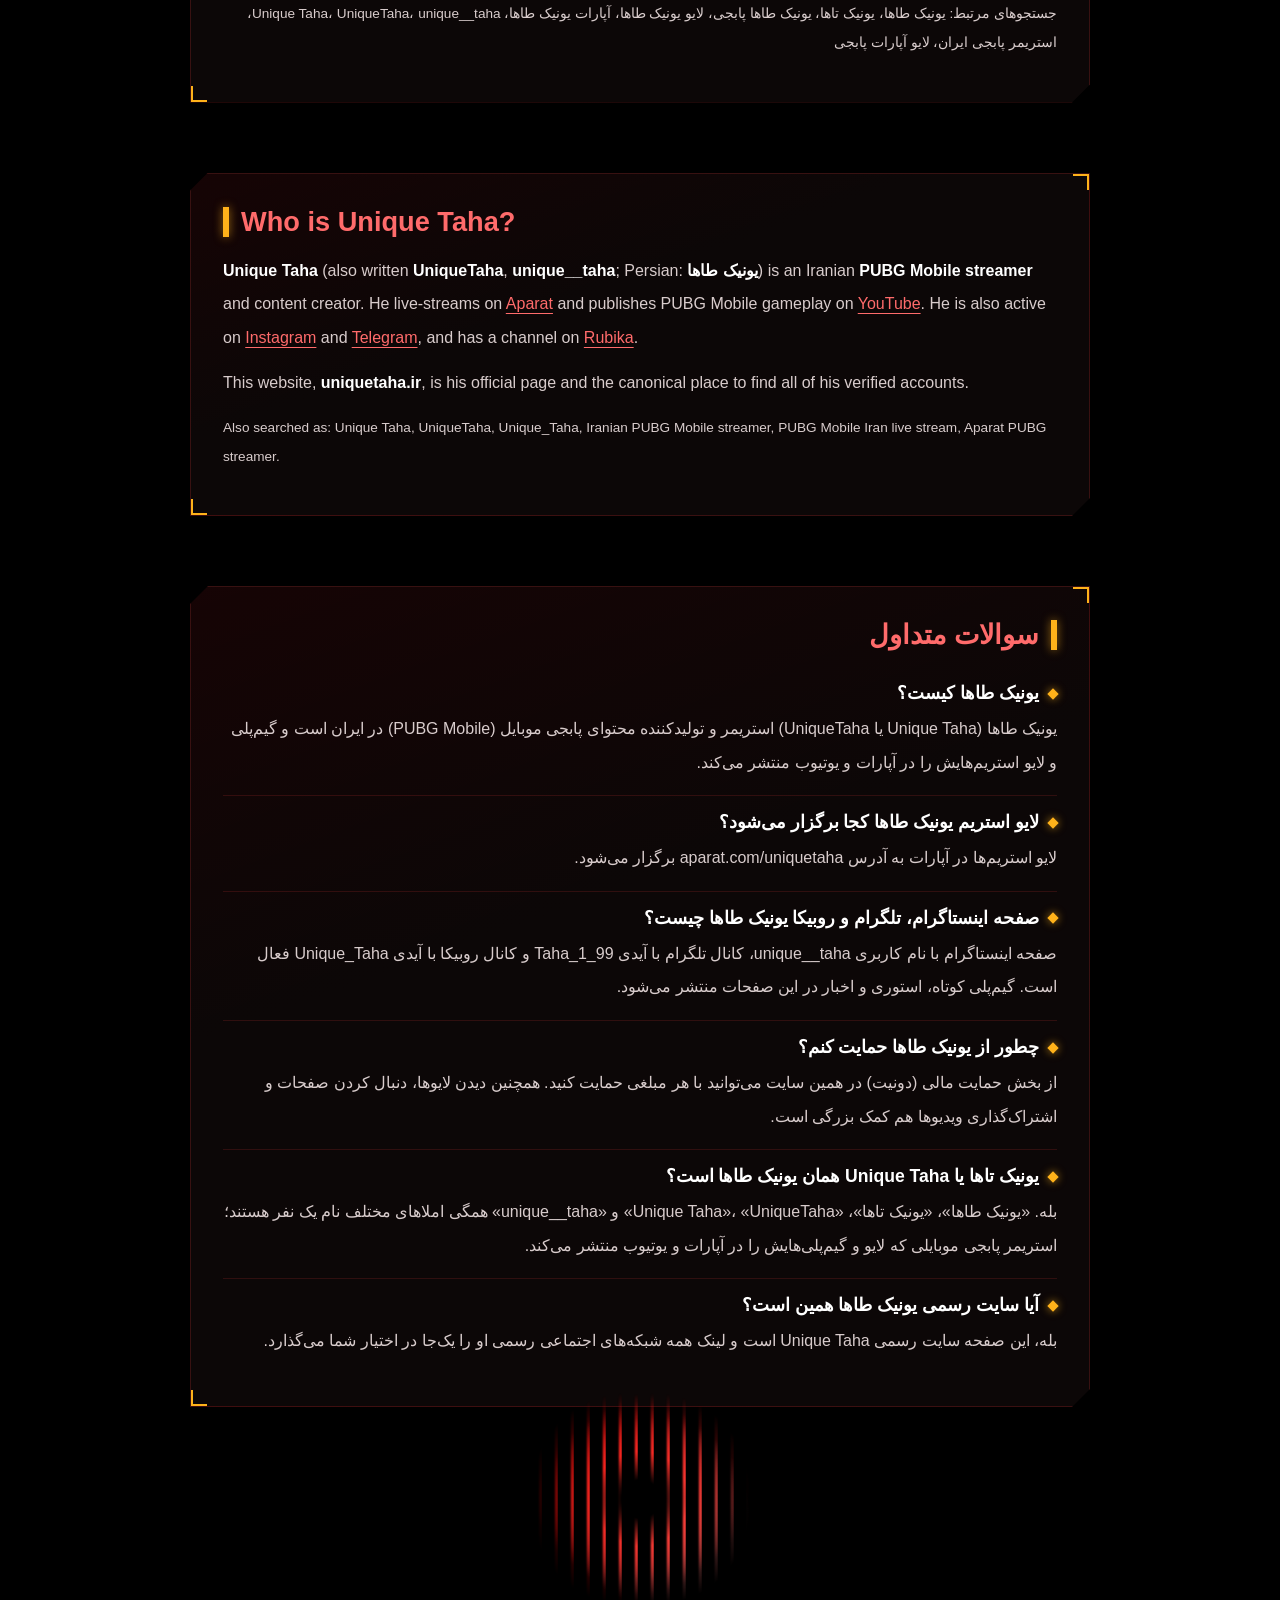
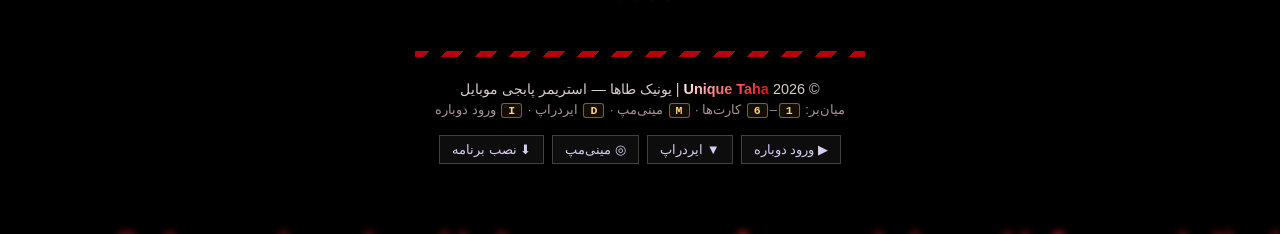
==== commit c4055ef0: "Add files via upload" ====
--- a/index.html
+++ b/index.html
@@ -2,12 +2,13 @@
 <html lang="fa" dir="rtl">
 <head>
     <meta charset="UTF-8">
-    <meta name="viewport" content="width=device-width, initial-scale=1.0">
+    <meta name="viewport" content="width=device-width, initial-scale=1.0, viewport-fit=cover">
     <script>
     (function(){var d=document.documentElement,q=location.search,rm=false;
     try{rm=window.matchMedia('(prefers-reduced-motion: reduce)').matches}catch(e){}
     if(/[?&]fx=full\b/.test(q)){d.classList.add('fx-full')}else if(rm){d.classList.add('fx-calm')}
     try{if(sessionStorage.getItem('introSeen')&&!/[?&]intro\b/.test(q))d.classList.add('no-intro')}catch(e){}
+    try{if(!d.classList.contains('no-intro')&&!d.classList.contains('fx-calm')){['c130-front.webp','c130-side.webp','c130-rear34.webp'].forEach(function(f){var l=document.createElement('link');l.rel='preload';l.as='image';l.href=f;document.head.appendChild(l)})}}catch(e){}
     setTimeout(function(){var e=document.getElementById('dropIn');if(e&&!window.__fxIntroStarted&&e.parentNode)e.parentNode.removeChild(e)},6000)})();
     </script>
     <noscript><style>.dropin{display:none!important}</style></noscript>
@@ -48,13 +49,17 @@
     <link rel="me" href="https://t.me/Taha_1_99">
     <link rel="me" href="https://rubika.ir/Unique_Taha">
     <meta name="application-name" content="Unique Taha">
-    <meta name="apple-mobile-web-app-title" content="Unique Taha">
+    <meta name="apple-mobile-web-app-title" content="یونیک طاها">
+    <meta name="apple-mobile-web-app-capable" content="yes">
+    <meta name="mobile-web-app-capable" content="yes">
+    <meta name="apple-mobile-web-app-status-bar-style" content="black-translucent">
+    <meta name="format-detection" content="telephone=no">
     <meta name="subject" content="PUBG Mobile streamer from Iran">
     <meta name="geo.region" content="IR">
     <meta name="language" content="Persian">
     <link rel="icon" href="favicon.ico" sizes="any">
     <link rel="icon" type="image/png" sizes="96x96" href="logo.png">
-    <link rel="apple-touch-icon" href="logo.png">
+    <link rel="apple-touch-icon" sizes="180x180" href="apple-touch-icon.png">
 
     <script type="application/ld+json">
 {
@@ -139,7 +144,7 @@
       "name": "لایو استریم یونیک طاها کجا برگزار می‌شود؟",
       "acceptedAnswer": {
         "@type": "Answer",
-        "text": "لایو استریم‌ها در آپارات به آدرس aparat.com/uniquetaha برگزار می‌شود. ویدیوهای گیم‌پلی در یوتیوب به آدرس youtube.com/@uniquetaha هم قابل مشاهده است."
+        "text": "لایو استریم‌ها در آپارات به آدرس aparat.com/uniquetaha برگزار می‌شود."
       }
     },
     {
@@ -1970,21 +1975,29 @@
         }
         @keyframes dropinStreak { from { transform: translateY(110vh); } to { transform: translateY(-170px); } }
 
-        /* plane crosses the top of the screen */
-        .dropin-plane { position: absolute; top: 13vh; left: 0; width: 170px; height: 54px; color: #d5d9e3; opacity: 0; animation: dropinFly 1.5s linear both; }
-        @keyframes dropinFly { 0% { opacity: 1; transform: translateX(-25vw); } 100% { opacity: 1; transform: translateX(125vw); } }
-        .dropin-plane svg { display: block; width: 170px; height: 54px; filter: drop-shadow(0 0 10px rgba(255, 42, 54, .55)); }
-        .dropin-trail { position: absolute; right: 100%; top: 25px; width: 38vw; height: 3px; margin-right: -22px; background: linear-gradient(90deg, transparent, rgba(255, 255, 255, .6)); }
-        .dropin-trail::after { content: ''; position: absolute; left: 0; right: 0; top: 7px; height: 2px; background: linear-gradient(90deg, transparent, rgba(255, 120, 120, .45)); }
-        .dropin-light { position: absolute; width: 7px; height: 7px; border-radius: 50%; animation: dropinBlink .5s steps(2) infinite; }
-        .dropin-light-r { left: 56px; top: 2px; background: #ff2a36; box-shadow: 0 0 12px 3px #ff2a36; }
-        .dropin-light-g { left: 56px; bottom: 2px; background: #38ff8a; box-shadow: 0 0 12px 3px #38ff8a; animation-delay: .25s; }
+        /* The intro's CSS animations and the JS plane share one clock: nothing moves until the script adds .is-run */
+        .dropin:not(.is-run):not(.is-gone) *, .dropin:not(.is-run):not(.is-gone) *::before, .dropin:not(.is-run):not(.is-gone) *::after { animation-play-state: paused !important; }
+        .dropin-clock { position: absolute; left: 0; top: 0; width: 1px; height: 1px; opacity: 0; animation: dropinClock 8s linear both; }
+        @keyframes dropinClock { from { transform: translateX(0); } to { transform: translateX(1px); } }
+        /* real C-130 Hercules fly-by: three photo sprites (front, side, rear 3/4) + 3D transforms driven by the intro script */
+        .dropin-air { position: absolute; inset: 0; pointer-events: none; overflow: hidden; perspective: 1100px; perspective-origin: 50% 30%; }
+        .dropin-craft { position: absolute; left: 0; top: 0; width: var(--pw, 480px); height: calc(var(--pw, 480px) * .386); opacity: 0; will-change: transform, opacity; }
+        .dropin-craft img { position: absolute; display: block; max-width: none; height: auto; opacity: 0; filter: drop-shadow(0 0 12px rgba(255, 60, 60, .3)) drop-shadow(0 8px 14px rgba(0, 0, 0, .6)); }
+        .dropin-craft .dropin-v-front { left: 4%; top: 50%; width: 92%; transform: translateY(-50%); }
+        .dropin-craft .dropin-v-rear { left: 7%; top: 50%; width: 86%; transform: translateY(-50%); }
+        .dropin-sidegrp { position: absolute; inset: 0; opacity: 0; }
+        .dropin-sidegrp img { left: 0; top: 0; width: 100%; opacity: 1; }
+        .dropin-trail { position: absolute; right: 44%; width: 62vw; height: 2px; background: linear-gradient(90deg, transparent, rgba(255, 255, 255, .5)); }
+        .dropin-trail-a { top: 53%; } .dropin-trail-b { top: 61%; opacity: .7; }
+        .dropin-prop { position: absolute; top: 56.5%; width: 3.4%; height: 38%; transform: translate(-50%, -50%); border-radius: 50%; pointer-events: none;
+            background: radial-gradient(ellipse at center, rgba(222, 226, 236, .5), rgba(222, 226, 236, .2) 55%, transparent 74%); animation: dropinProp .07s linear infinite; }
+        @keyframes dropinProp { 0% { opacity: .75; } 50% { opacity: .4; } 100% { opacity: .7; } }
         @keyframes dropinBlink { 50% { opacity: .15; } }
 
         /* the jumper: logo badge + canopy, anchored at the landing point */
         .dropin-jumper { position: absolute; left: 50%; top: 54%; width: 0; height: 0; animation: dropinJump 2s cubic-bezier(.2, .6, .3, 1) .7s both; }
         @keyframes dropinJump {
-            0%   { opacity: 0; transform: translate(calc(-5vw + 85px), calc(-41vh + 27px)) scale(.28) rotate(20deg); animation-timing-function: cubic-bezier(.55, 0, .95, .55); }
+            0%   { opacity: 0; transform: translate(var(--jx, calc(-5vw + 85px)), var(--jy, calc(-41vh + 27px))) scale(.28) rotate(20deg); animation-timing-function: cubic-bezier(.55, 0, .95, .55); }
             4%   { opacity: 1; }
             45%  { opacity: 1; transform: translate(-1vw, -17vh) scale(.8) rotate(3deg); animation-timing-function: cubic-bezier(.15, .7, .3, 1); }
             100% { opacity: 1; transform: translate(0, 0) scale(1) rotate(0); }
@@ -2133,9 +2146,12 @@
         }
         .supply-alert-dot { width: 9px; height: 9px; border-radius: 50%; background: #ff2a36; box-shadow: 0 0 10px #ff2a36; animation: dropinBlink .5s steps(2) infinite; }
         @keyframes supplyAlertIn { 0% { opacity: 0; transform: translate(-50%, -18px); } 10% { opacity: 1; transform: translate(-50%, 0); } 86% { opacity: 1; } 100% { opacity: 0; transform: translate(-50%, -10px); } }
-        .supply-plane { position: fixed; top: 7vh; left: 0; z-index: 126; width: 120px; height: 38px; color: #c9ced9; opacity: 0; pointer-events: none; animation: supplyPlane 2.6s linear both; }
-        .supply-plane svg { display: block; width: 120px; height: 38px; filter: drop-shadow(0 0 8px rgba(255, 42, 54, .5)); }
-        @keyframes supplyPlane { 0% { opacity: 1; transform: translateX(-140px); } 100% { opacity: 1; transform: translateX(calc(100vw + 20px)); } }
+        .supply-plane { position: fixed; top: 4.5vh; left: 0; z-index: 126; width: var(--sp-w, 300px); opacity: 0; pointer-events: none; perspective: 900px; animation: supplyPlane 2.6s linear both; }
+        .supply-plane-body { position: relative; display: block; animation: supplyPlaneTilt 2.6s ease-in-out both; }
+        .supply-plane-body img { display: block; width: 100%; height: auto; filter: drop-shadow(0 0 12px rgba(255, 60, 60, .3)) drop-shadow(0 8px 14px rgba(0, 0, 0, .6)); }
+        .supply-plane-body .dropin-trail { width: 34vw; }
+        @keyframes supplyPlane { 0% { opacity: 1; transform: translateX(calc(var(--sp-w, 300px) * -1)); } 100% { opacity: 1; transform: translateX(calc(100vw + 20px)); } }
+        @keyframes supplyPlaneTilt { 0% { transform: rotateY(-14deg) rotateZ(1.5deg) scale(.9); } 50% { transform: rotateY(0) rotateZ(-.8deg) scale(1.04); } 100% { transform: rotateY(13deg) rotateZ(-2deg) scale(.95); } }
 
         .supply {
             position: fixed; top: 0; left: var(--sx, 50%); z-index: 130; width: 100px; margin-left: -50px; padding: 0; background: none; border: 0; cursor: pointer; font: inherit; color: #fff;
@@ -2219,6 +2235,48 @@
         .fx-btn { font: inherit; font-size: .82rem; color: #d9ccf2; background: rgba(255, 255, 255, .05); border: 1px solid rgba(255, 255, 255, .22); padding: 6px 12px; cursor: pointer; transition: border-color .2s, color .2s, background .2s; }
         .fx-btn:hover { border-color: #ffb21a; color: #fff; background: rgba(255, 178, 26, .1); }
         .fx-btn:focus-visible { outline: 2px solid #fff; outline-offset: 2px; }
+    
+        /* =====================================================================
+           App mode (PWA): notch / home-indicator safe areas, install bar, toast
+           ===================================================================== */
+        html.is-app .footer-hint, html.is-app [data-app="install"] { display: none !important; }
+        html.is-app body { padding-left: env(safe-area-inset-left, 0px); padding-right: env(safe-area-inset-right, 0px); }
+        html.is-app .container { margin-top: env(safe-area-inset-top, 0px); }
+        @supports (padding: env(safe-area-inset-top)) {
+            .hp-bar { top: env(safe-area-inset-top, 0px); }
+            .compass { top: max(12px, calc(env(safe-area-inset-top, 0px) + 8px)); }
+            .scroll-top { bottom: max(30px, calc(env(safe-area-inset-bottom, 0px) + 16px)); left: max(30px, calc(env(safe-area-inset-left, 0px) + 16px)); }
+            .radar { right: max(18px, calc(env(safe-area-inset-right, 0px) + 12px)); bottom: max(22px, calc(env(safe-area-inset-bottom, 0px) + 12px)); }
+        }
+        .app-install {
+            position: fixed; left: 50%; bottom: max(92px, calc(env(safe-area-inset-bottom, 0px) + 84px)); z-index: 160;
+            width: min(440px, 92vw); display: flex; align-items: center; gap: 12px; padding: 12px 14px;
+            background: rgba(14, 4, 6, .96); border: 1px solid rgba(255, 70, 70, .6); color: #fff;
+            box-shadow: 0 0 30px rgba(229, 0, 15, .35), 0 12px 30px rgba(0, 0, 0, .55);
+            transform: translate(-50%, 24px); opacity: 0; pointer-events: none; transition: transform .35s ease, opacity .35s ease;
+        }
+        .app-install[hidden] { display: none; }
+        .app-install.is-open { transform: translate(-50%, 0); opacity: 1; pointer-events: auto; }
+        .app-install-icon { width: 48px; height: 48px; border-radius: 12px; flex: none; border: 1px solid rgba(255, 70, 70, .5); }
+        .app-install-text { flex: 1; min-width: 0; text-align: right; }
+        .app-install-text strong { display: block; font-size: 1rem; color: #fff; }
+        .app-install-text p { margin: 2px 0 0; font-size: .82rem; line-height: 1.7; color: #d9ccf2; }
+        .app-install-steps { margin: 6px 0 0; padding: 0 18px 0 0; font-size: .82rem; line-height: 1.9; color: #ffd27a; }
+        .app-install-steps[hidden] { display: none; }
+        .app-install-steps svg { width: 14px; height: 14px; vertical-align: -2px; margin: 0 2px; }
+        .app-install-actions { display: flex; flex-direction: column; gap: 6px; flex: none; }
+        .app-install-go, .app-install-later, .app-toast button { font: inherit; font-size: .85rem; font-weight: 700; padding: 7px 14px; cursor: pointer; color: #fff; border: 1px solid rgba(255, 255, 255, .28); background: rgba(255, 255, 255, .06); }
+        .app-install-go, .app-toast button { background: linear-gradient(135deg, var(--red-500, #e5000f), #8a0009); border-color: transparent; }
+        .app-install-go:hover, .app-install-later:hover, .app-install-go:focus-visible, .app-install-later:focus-visible, .app-toast button:focus-visible { outline: 2px solid #fff; outline-offset: 2px; }
+        .app-toast {
+            position: fixed; left: 50%; top: max(60px, calc(env(safe-area-inset-top, 0px) + 56px)); z-index: 170; display: flex; align-items: center; gap: 12px;
+            padding: 10px 14px; background: rgba(14, 4, 6, .96); border: 1px solid rgba(255, 178, 26, .6); color: #fff; font-size: .9rem;
+            transform: translate(-50%, -16px); opacity: 0; pointer-events: none; transition: transform .3s ease, opacity .3s ease;
+        }
+        .app-toast[hidden] { display: none; }
+        .app-toast.is-open { transform: translate(-50%, 0); opacity: 1; pointer-events: auto; }
+        @media (max-width: 420px) { .app-install { flex-wrap: wrap; } .app-install-actions { flex-direction: row; width: 100%; } .app-install-actions button { flex: 1; } }
+        @media (prefers-reduced-motion: reduce) { .app-install, .app-toast { transition: opacity .01s; transform: translate(-50%, 0); } }
     </style>
 </head>
 <body>
@@ -2239,10 +2297,17 @@
                     <i style="left:73%;--d:.48s;--dl:-.34s"></i><i style="left:81%;--d:.35s;--dl:-.16s"></i><i style="left:89%;--d:.41s;--dl:-.02s"></i><i style="left:95%;--d:.38s;--dl:-.24s"></i>
                 </div>
             </div>
-            <div class="dropin-plane">
-                <span class="dropin-trail"></span>
-                <span class="dropin-light dropin-light-r"></span><span class="dropin-light dropin-light-g"></span>
-                <svg viewBox="0 0 170 54" focusable="false"><path d="M8 27c0-3 8-5 20-5h86c20 0 36 3 50 5-14 2-30 5-50 5H28C16 32 8 30 8 27z" fill="currentColor"/><path d="M78 22L52 3h14l36 19z" fill="currentColor"/><path d="M78 32L52 51h14l36-19z" fill="currentColor"/><path d="M16 22L8 9h11l13 13z" fill="currentColor"/><path d="M16 32L8 45h11l13-13z" fill="currentColor"/><rect x="60" y="8" width="9" height="5" rx="2" fill="#8d94a4"/><rect x="60" y="41" width="9" height="5" rx="2" fill="#8d94a4"/><circle cx="150" cy="27" r="2.4" fill="#0b0205" opacity=".55"/></svg>
+            <i class="dropin-clock" aria-hidden="true"></i>
+            <div class="dropin-air" aria-hidden="true">
+                <div class="dropin-craft" id="dropCraft">
+                    <img class="dropin-v-front" src="c130-front.webp" alt="" width="727" height="213" decoding="async">
+                    <div class="dropin-sidegrp">
+                        <span class="dropin-trail dropin-trail-a"></span><span class="dropin-trail dropin-trail-b"></span>
+                        <img class="dropin-v-side" src="c130-side.webp" alt="" width="1280" height="494" decoding="async">
+                        <i class="dropin-prop" style="left:62%"></i><i class="dropin-prop" style="left:69%"></i>
+                    </div>
+                    <img class="dropin-v-rear" src="c130-rear34.webp" alt="" width="727" height="221" decoding="async">
+                </div>
             </div>
             <div class="dropin-target">
                 <span class="dropin-zone"></span><span class="dropin-shock"></span><span class="dropin-shock dropin-shock-2"></span>
@@ -2465,6 +2530,7 @@
                         <button type="button" class="fx-btn" data-fx="intro">▶ ورود دوباره</button>
                         <button type="button" class="fx-btn" data-fx="drop">▼ ایردراپ</button>
                         <button type="button" class="fx-btn" data-fx="radar">◎ مینی‌مپ</button>
+                        <button type="button" class="fx-btn" id="appInstallBtn" data-app="install" hidden>⬇ نصب برنامه</button>
                     </div>
                 </div>
             </div>
@@ -3041,19 +3107,73 @@
 
         /* ================= 1) DROP-IN INTRO ================= */
         var introHTML = '';
+        /* C-130 fly-by: front view approaches, turns into the side view as it passes (the jumper leaves from the rear ramp),
+           then the rear 3/4 view banks away. Position, scale, banking and yaw are computed per frame for a 3D feel. */
+        function makePlane(el) {
+            var craft = el.querySelector('.dropin-craft');
+            if (!craft) { return function () {}; }
+            var front = craft.querySelector('.dropin-v-front'), side = craft.querySelector('.dropin-sidegrp'), rear = craft.querySelector('.dropin-v-rear');
+            var W = window.innerWidth, H = window.innerHeight;
+            var Wp = Math.max(230, Math.min(600, W * 0.46)), Hp = Wp * 0.386;
+            craft.style.setProperty('--pw', Wp + 'px');
+            var P0x = W * 0.44, P0y = H * 0.27;                          // where the jumper leaves the plane at t = 0.7s (rear ramp)
+            var RX = 0.2, RY = 0.66;                                     // ramp position inside the side sprite
+            var cx0 = P0x - (RX - 0.5) * Wp, cy0 = P0y - (RY - 0.5) * Hp, v = W * 0.4;
+            var jump = el.querySelector('.dropin-jumper');
+            if (jump) { jump.style.setProperty('--jx', (P0x - W / 2) + 'px'); jump.style.setProperty('--jy', (P0y - H * 0.54) + 'px'); }
+            function lerp(a, b, u) { return a + (b - a) * u; }
+            function c01(u) { return Math.min(Math.max(u, 0), 1); }
+            function eo(u) { u = c01(u); return 1 - Math.pow(1 - u, 3); }
+            function ei(u) { u = c01(u); return u * u * u; }
+            return function (t) {
+                if (t > 2.7) { craft.style.opacity = '0'; return; }
+                var x, y, s, rz, ry;
+                if (t < 0.5) {                                           // 1) front view comes in from far away
+                    var u = eo(t / 0.5);
+                    x = lerp(W * 0.3, cx0 + v * (0.5 - 0.7), u); y = lerp(H * 0.09, cy0, u); s = lerp(0.18, 0.96, u); rz = lerp(6, 0, u); ry = 0;
+                } else if (t < 1.5) {                                    // 2) side view passes the camera
+                    x = cx0 + v * (t - 0.7); y = cy0 + 5 * Math.sin((t - 0.5) * 2.4); s = lerp(0.96, 1.04, c01((t - 0.5) / 0.6)) - 0.1 * c01((t - 1.1) / 0.4); rz = -1.2 * Math.sin((t - 0.5) * 1.6); ry = lerp(-11, 9, c01((t - 0.5) / 1.0));
+                } else {                                                 // 3) rear 3/4 view banks away to the right
+                    var w = c01((t - 1.5) / 1.1);
+                    x = cx0 + v * (t - 0.7) + ei(w) * W * 0.14; y = cy0 - ei(w) * H * 0.18; s = lerp(0.94, 0.34, eo(w)); rz = lerp(-1, -9, eo(w)); ry = lerp(9, 30, eo(w));
+                }
+                craft.style.transform = 'translate3d(' + (x - Wp / 2).toFixed(1) + 'px,' + (y - Hp / 2).toFixed(1) + 'px,0) rotateZ(' + rz.toFixed(2) + 'deg) rotateY(' + ry.toFixed(2) + 'deg) scale(' + s.toFixed(3) + ')';
+                craft.style.opacity = String(c01(t / 0.12));
+                var of = 1 - c01((t - 0.42) / 0.18), os = c01((t - 0.4) / 0.2) * (1 - c01((t - 1.5) / 0.22)), orr = c01((t - 1.5) / 0.22) * (1 - c01((t - 2.1) / 0.5));
+                front.style.opacity = String(of); side.style.opacity = String(os); rear.style.opacity = String(orr);
+            };
+        }
         function playIntro() {
             var el = document.getElementById('dropIn');
             if (!el) { markIntroDone(); return; }
             window.__fxIntroStarted = true;
             var done = false, timers = [], raf = 0;
             var altEl = el.querySelector('.dropin-alt'), statusEl = el.querySelector('.dropin-status');
+            var plane = calm ? null : makePlane(el);
             function at(ms, fn) { timers.push(setTimeout(fn, ms)); }
             function status(text, cls) { if (statusEl) { statusEl.textContent = text; statusEl.className = 'dropin-status' + (cls ? ' ' + cls : ''); } }
             function ease(x) { return 1 - Math.pow(1 - Math.min(Math.max(x, 0), 1), 3); }
             var t0 = now();
+            el.classList.add('is-run');
+            // One clock for everything: the plane, the HUD and the CSS animations (jumper, chute, ...) read the same animation time,
+            // so a slow first frame can never separate the jumper from the plane's rear ramp.
+            var clockAnim = null;
+            try { var cl = el.querySelector('.dropin-clock'), list = cl && cl.getAnimations ? cl.getAnimations() : []; clockAnim = list.length ? list[0] : null; } catch (e) { clockAnim = null; }
+            function clockT() {
+                if (clockAnim && clockAnim.currentTime !== null && clockAnim.currentTime !== undefined) { return Number(clockAnim.currentTime) / 1000; }
+                return (now() - t0) / 1000;
+            }
+            var stage = 0;
             function tick() {
                 if (done) { return; }
-                var t = (now() - t0) / 1000, a;
+                var t = clockT(), a;
+                if (!calm) {
+                    if (t >= 0.7 && stage < 1) { stage = 1; status('FREEFALL', 'is-fall'); }
+                    if (t >= 1.6 && stage < 2) { stage = 2; status('CHUTE OPEN', 'is-open'); }
+                    if (t >= 2.7 && stage < 3) { stage = 3; status('LANDED', 'is-land'); }
+                    if (t >= 3.75) { finish(); return; }
+                }
+                if (plane) { plane(t); }
                 if (t < 0.7) { a = 1200; } else if (t < 1.6) { a = 1200 - 920 * ease((t - 0.7) / 0.9); } else if (t < 2.7) { a = 280 * (1 - ease((t - 1.6) / 1.1)); } else { a = 0; }
                 if (altEl) { altEl.textContent = String(Math.max(0, Math.round(a))); }
                 raf = requestAnimationFrame(tick);
@@ -3077,11 +3197,9 @@
             } else {
                 if (altEl) { altEl.textContent = '1200'; }
                 status('JUMP READY', 'is-ready');
-                at(700, function () { status('FREEFALL', 'is-fall'); });
-                at(1600, function () { status('CHUTE OPEN', 'is-open'); });
-                at(2700, function () { status('LANDED', 'is-land'); });
+                if (plane) { plane(0); }
                 raf = requestAnimationFrame(tick);
-                at(3750, finish);
+                at(5200, finish);                                  // safety net; normally the shared clock ends it at 3.75s
             }
             var skip = el.querySelector('.dropin-skip');
             if (skip) { skip.addEventListener('click', function (e) { e.stopPropagation(); finish(); }); }
@@ -3186,7 +3304,9 @@
                 'تو این جعبه یه دنیا انرژی بود! اگه از لایوها لذت می‌بری، با حمایتت کمک کن استریم ادامه پیدا کنه.',
                 'ایردراپ مخصوص تو! لینک سایت رو برای دوستات بفرست تا تیمت کامل بشه.'
             ];
-            var PLANE = '<svg viewBox="0 0 170 54" aria-hidden="true" focusable="false"><path d="M8 27c0-3 8-5 20-5h86c20 0 36 3 50 5-14 2-30 5-50 5H28C16 32 8 30 8 27z" fill="currentColor"/><path d="M78 22L52 3h14l36 19z" fill="currentColor"/><path d="M78 32L52 51h14l36-19z" fill="currentColor"/><path d="M16 22L8 9h11l13 13z" fill="currentColor"/><path d="M16 32L8 45h11l13-13z" fill="currentColor"/></svg>';
+            var PLANE = '<span class="supply-plane-body"><span class="dropin-trail dropin-trail-a"></span><span class="dropin-trail dropin-trail-b"></span>' +
+                '<img src="c130-side.webp" alt="" width="1280" height="494" decoding="async"><i class="dropin-prop" style="left:62%"></i><i class="dropin-prop" style="left:69%"></i></span>';
+            var rampDrop = 0;
             var CRATE =
                 '<span class="supply-beam" aria-hidden="true"></span><span class="supply-rays" aria-hidden="true"></span>' +
                 '<span class="supply-smoke" aria-hidden="true"><i></i><i></i><i></i><i></i></span>' +
@@ -3217,22 +3337,26 @@
                 alertEl.setAttribute('aria-hidden', 'true');
                 alertEl.innerHTML = '<span class="supply-alert-dot"></span><span>AIRDROP INCOMING</span>';
                 document.body.appendChild(alertEl);
+                if (!calm) { try { new Image().src = 'c130-side.webp'; } catch (e) {} }
                 setTimeout(function () { remove(alertEl); release(x); }, calm ? 1700 : 2000);
             }
             function release(x) {
                 if (calm) { spawn(x, true); return; }
-                var W = window.innerWidth, flight = 2600;
+                var W = window.innerWidth, H = window.innerHeight, flight = 2600;
+                var pw = Math.round(Math.max(190, Math.min(340, W * 0.26)));
                 var plane = document.createElement('div');
                 plane.className = 'supply-plane';
                 plane.setAttribute('aria-hidden', 'true');
+                plane.style.setProperty('--sp-w', pw + 'px');
                 plane.innerHTML = PLANE;
+                rampDrop = Math.round(H * 0.045 + pw * 0.386 * 0.66 - 8);       // the crate starts at the plane's rear ramp
                 document.body.appendChild(plane);
-                setTimeout(function () { spawn(x, false); }, Math.max(250, ((x + 80) / (W + 160)) * flight));
+                setTimeout(function () { spawn(x, false); }, Math.max(250, ((x + 0.8 * pw) / (W + pw + 20)) * flight));
                 setTimeout(function () { remove(plane); }, flight + 250);
             }
             function spawn(x, instant) {
                 var H = window.innerHeight, wide = window.innerWidth >= 700;
-                var land = Math.max(70, H - 155 - (wide ? 24 : 72)), start = Math.round(H * 0.07) + 18;
+                var land = Math.max(70, H - 155 - (wide ? 24 : 72)), start = (!instant && rampDrop) ? rampDrop : Math.round(H * 0.07) + 18;
                 var c = document.createElement('button');
                 c.type = 'button';
                 c.className = 'supply' + (instant ? ' landed' : '');
@@ -3390,5 +3514,121 @@
         });
     })();
     </script>
+    <!-- App install bar (shown by the PWA script; never in the installed app) -->
+    <aside class="app-install" id="appInstall" role="dialog" aria-labelledby="appInstallTitle" hidden>
+        <img class="app-install-icon" src="icon-192.png" alt="" width="48" height="48">
+        <div class="app-install-text">
+            <strong id="appInstallTitle">نصب برنامه یونیک طاها</strong>
+            <p id="appInstallDesc">مثل یک اپ روی گوشیت نصب می‌شه: آیکون خودش، تمام‌صفحه و حتی بدون اینترنت.</p>
+            <ol class="app-install-steps" id="appInstallSteps" hidden></ol>
+        </div>
+        <div class="app-install-actions">
+            <button type="button" class="app-install-go" id="appInstallGo">نصب</button>
+            <button type="button" class="app-install-later" id="appInstallLater">بعداً</button>
+        </div>
+    </aside>
+    <div class="app-toast" id="appToast" role="status" hidden><span>نسخه جدید برنامه آماده است.</span><button type="button" id="appToastBtn">بروزرسانی</button></div>
+
+    <script>
+    /* PWA: service worker, install prompt (Android/desktop), iOS instructions, app shortcuts */
+    (function () {
+        'use strict';
+        var root = document.documentElement;
+        function mq(q) { try { return window.matchMedia(q).matches; } catch (e) { return false; } }
+        var standalone = mq('(display-mode: standalone)') || mq('(display-mode: fullscreen)') || mq('(display-mode: minimal-ui)') ||
+            window.navigator.standalone === true || (document.referrer || '').indexOf('android-app://') === 0;
+        if (standalone) root.classList.add('is-app');
+
+        var ua = navigator.userAgent || '';
+        var isIOS = /iphone|ipad|ipod/i.test(ua) || (navigator.platform === 'MacIntel' && navigator.maxTouchPoints > 1);
+        var bar = document.getElementById('appInstall'), go = document.getElementById('appInstallGo'), later = document.getElementById('appInstallLater');
+        var btn = document.getElementById('appInstallBtn'), desc = document.getElementById('appInstallDesc'), steps = document.getElementById('appInstallSteps');
+        var toast = document.getElementById('appToast'), toastBtn = document.getElementById('appToastBtn');
+        var deferred = null, autoTimer = null, SHARE = '<svg viewBox="0 0 24 24" aria-hidden="true" focusable="false"><path d="M12 3v12M8 7l4-4 4 4M6 11H5a1 1 0 0 0-1 1v8a1 1 0 0 0 1 1h14a1 1 0 0 0 1-1v-8a1 1 0 0 0-1-1h-1" fill="none" stroke="currentColor" stroke-width="2" stroke-linecap="round" stroke-linejoin="round"/></svg>';
+        var COOLDOWN = 7 * 24 * 3600 * 1000;
+
+        function lsGet(k) { try { return localStorage.getItem(k); } catch (e) { return null; } }
+        function lsSet(k, v) { try { localStorage.setItem(k, v); } catch (e) {} }
+        function snoozed() { var v = parseInt(lsGet('appInstallLater') || '0', 10); return v && Date.now() - v < COOLDOWN; }
+        function installed() { return lsGet('appInstalled') === '1'; }
+        function whenFree(cb, extraMs) {
+            var t0 = Date.now();
+            (function poll() {
+                var busy = window.__fxBlocking || document.getElementById('dropIn') || document.hidden;
+                if (!busy && Date.now() - t0 >= (extraMs || 0)) { cb(); return; }
+                if (Date.now() - t0 > 120000) return;
+                setTimeout(poll, 500);
+            })();
+        }
+        function setMode() {
+            steps.hidden = true; steps.innerHTML = '';
+            if (deferred) { desc.textContent = 'مثل یک اپ روی گوشیت نصب می‌شه: آیکون خودش، تمام‌صفحه و حتی بدون اینترنت.'; go.hidden = false; return; }
+            go.hidden = true; steps.hidden = false;
+            if (isIOS) {
+                desc.textContent = 'تو آیفون و آیپد نصب از همین مرورگر Safari انجام می‌شه:';
+                steps.innerHTML = '<li>دکمه Share ' + SHARE + ' (مربع با فلش رو به بالا) پایین صفحه را بزن.</li><li>گزینه «Add to Home Screen» را انتخاب کن.</li><li>روی «Add» بزن؛ آیکون برنامه روی صفحه اصلی میاد.</li>';
+            } else {
+                desc.textContent = 'نصب از منوی مرورگر:';
+                steps.innerHTML = '<li>منوی مرورگر (⋮ یا ⋯) را باز کن.</li><li>«Install app» یا «Add to Home screen» را بزن.</li>';
+            }
+        }
+        function open() {
+            if (standalone) return;
+            setMode(); bar.hidden = false;
+            setTimeout(function () { bar.classList.add('is-open'); }, 30);
+        }
+        function close(snooze) {
+            bar.classList.remove('is-open');
+            setTimeout(function () { bar.hidden = true; }, 380);
+            if (snooze) lsSet('appInstallLater', String(Date.now()));
+        }
+        function scheduleAuto() {
+            if (standalone || installed() || snoozed() || autoTimer) return;
+            autoTimer = true;
+            whenFree(function () { if (!standalone && !installed() && !snoozed()) open(); }, deferred ? 12000 : 18000);
+        }
+
+        if (!standalone) {
+            btn.hidden = false;
+            btn.addEventListener('click', function () { open(); });
+            window.addEventListener('beforeinstallprompt', function (e) { e.preventDefault(); deferred = e; scheduleAuto(); });
+            window.addEventListener('appinstalled', function () { deferred = null; lsSet('appInstalled', '1'); close(false); btn.hidden = true; });
+            go.addEventListener('click', function () {
+                if (!deferred) { close(false); return; }
+                var d = deferred; deferred = null;
+                try { d.prompt(); (d.userChoice || Promise.resolve()).then(function () { close(true); }); } catch (e) { close(true); }
+            });
+            later.addEventListener('click', function () { close(true); });
+            document.addEventListener('keydown', function (e) { if (e.key === 'Escape' && !bar.hidden && bar.classList.contains('is-open') && !window.__fxBlocking) close(true); });
+            if (isIOS) scheduleAuto();
+            if (/[?&]install\b/.test(location.search)) whenFree(open, 0);
+        }
+
+        /* service worker (needs https or localhost) */
+        if ('serviceWorker' in navigator && (location.protocol === 'https:' || location.hostname === 'localhost' || location.hostname === '127.0.0.1')) {
+            var hadController = !!navigator.serviceWorker.controller;
+            window.addEventListener('load', function () {
+                navigator.serviceWorker.register('/sw.js', { scope: '/' }).catch(function () {});
+            });
+            navigator.serviceWorker.addEventListener('controllerchange', function () {
+                if (!hadController) { hadController = true; return; }
+                toast.hidden = false; setTimeout(function () { toast.classList.add('is-open'); }, 30);
+            });
+            toastBtn.addEventListener('click', function () { location.reload(); });
+        }
+
+        /* app shortcuts: long-press the icon -> ?go=live / ?go=donate */
+        var m = /[?&]go=(live|donate)\b/.exec(location.search);
+        if (m) {
+            whenFree(function () {
+                try { history.replaceState(null, '', location.pathname + location.hash); } catch (e) {}
+                var el = m[1] === 'live' ? document.getElementById('liveCta') : document.querySelector('a.vpn-link-btn[href*="reymit.ir"]');
+                if (el) el.click();
+            }, 300);
+        }
+
+        window.uniqueTahaApp = { showInstall: open, isStandalone: function () { return standalone; } };
+    })();
+    </script>
 </body>
 </html>
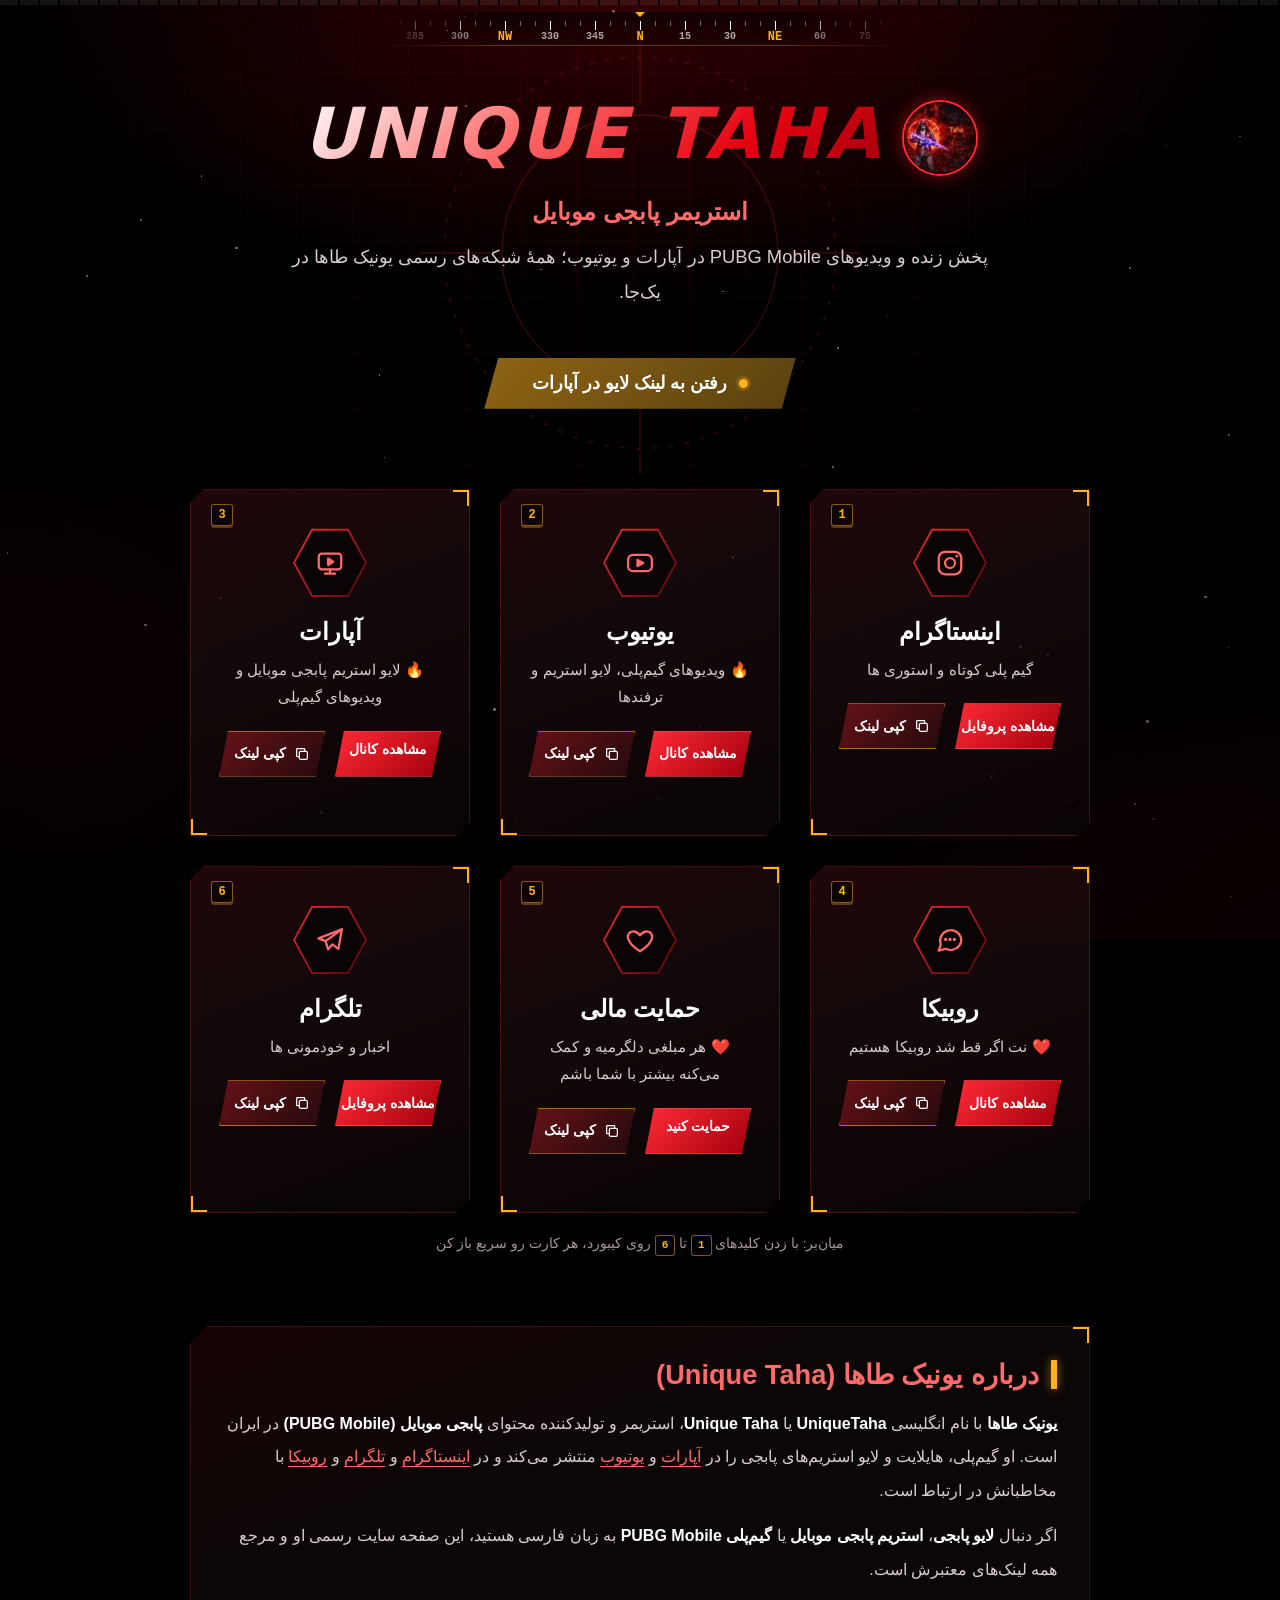
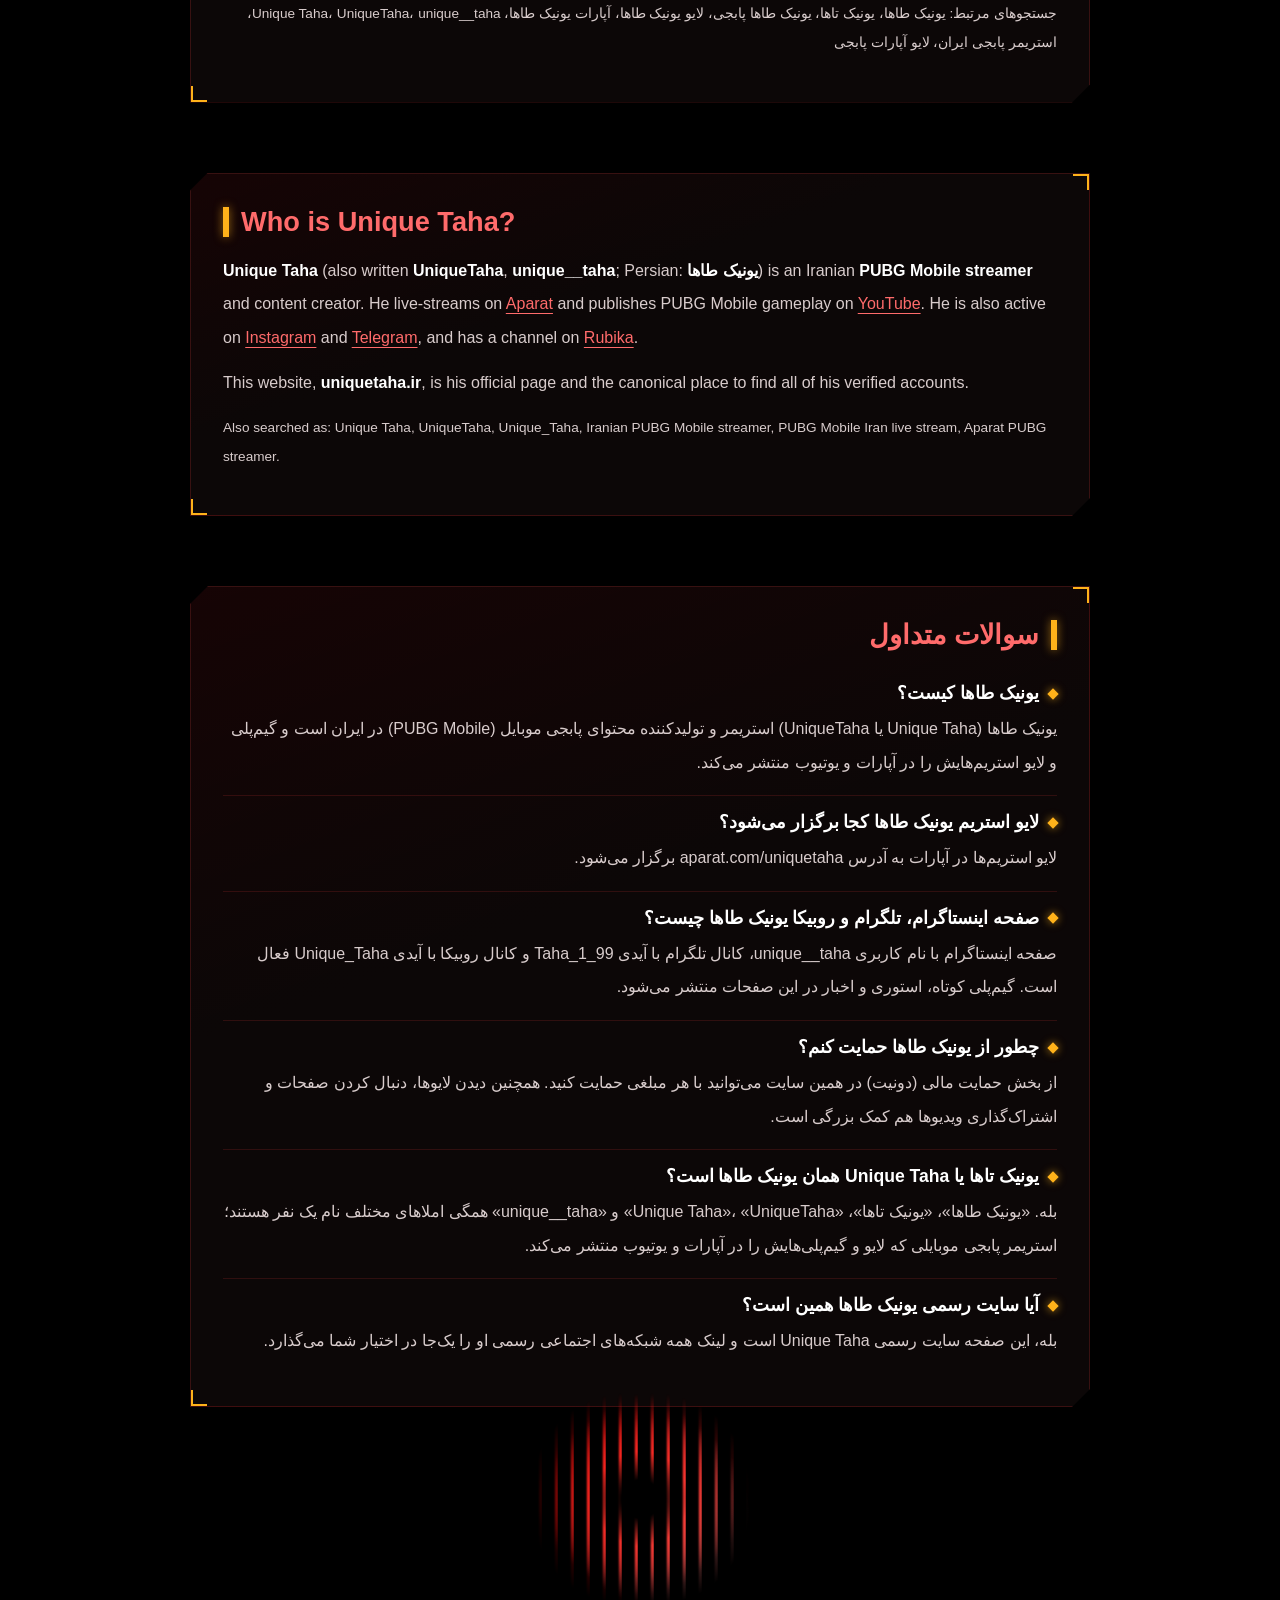
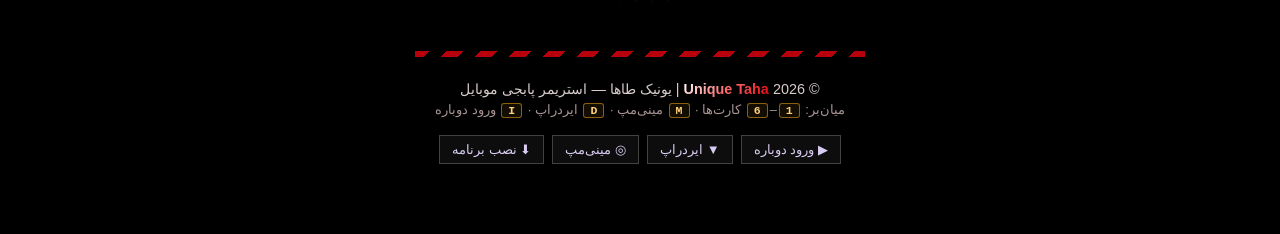
==== commit 9d6cc3ab: "Add files via upload" ====
--- a/index.html
+++ b/index.html
@@ -7,6 +7,7 @@
     (function(){var d=document.documentElement,q=location.search,rm=false;
     try{rm=window.matchMedia('(prefers-reduced-motion: reduce)').matches}catch(e){}
     if(/[?&]fx=full\b/.test(q)){d.classList.add('fx-full')}else if(rm){d.classList.add('fx-calm')}
+    try{var n=navigator,c=n.connection||{},m=/[?&]lite(?:=([01]))?(?:&|$)/.exec(q);if(m?m[1]!=='0':((n.hardwareConcurrency&&n.hardwareConcurrency<=4)||(n.deviceMemory&&n.deviceMemory<=2)||c.saveData||/(^|-)(2g|3g)$/.test(c.effectiveType||'')))d.classList.add('fx-lite')}catch(e){}
     try{if(sessionStorage.getItem('introSeen')&&!/[?&]intro\b/.test(q))d.classList.add('no-intro')}catch(e){}
     try{if(!d.classList.contains('no-intro')&&!d.classList.contains('fx-calm')){['c130-front.webp','c130-side.webp','c130-rear34.webp'].forEach(function(f){var l=document.createElement('link');l.rel='preload';l.as='image';l.href=f;document.head.appendChild(l)})}}catch(e){}
     setTimeout(function(){var e=document.getElementById('dropIn');if(e&&!window.__fxIntroStarted&&e.parentNode)e.parentNode.removeChild(e)},6000)})();
@@ -58,7 +59,7 @@
     <meta name="geo.region" content="IR">
     <meta name="language" content="Persian">
     <link rel="icon" href="favicon.ico" sizes="any">
-    <link rel="icon" type="image/png" sizes="96x96" href="logo.png">
+    <link rel="icon" type="image/png" sizes="32x32" href="favicon-32.png">
     <link rel="apple-touch-icon" sizes="180x180" href="apple-touch-icon.png">
 
     <script type="application/ld+json">
@@ -183,2101 +184,10 @@
 }
 </script>
 
-    <style>
-        /* =====================================================
-           Unique Taha — Red & Black theme
-           Concept: PUBG night battlefield — tracer rounds, embers, crosshair
-           ===================================================== */
-        :root {
-            --black: #000;
-            --panel: rgba(20, 6, 8, 0.72);
-            --red-500: #ff2a36;
-            --red-600: #e5000f;
-            --red-700: #a3000d;
-            --red-900: #4a0509;
-            --red-soft: #ff6b6b;
-            --text: #fff;
-            --muted: #d8cccc;
-            --dim: #a89494;
-            --line: rgba(255, 60, 60, 0.18);
-            --glow: rgba(255, 31, 45, 0.45);
-            --btn: linear-gradient(135deg, #e5000f 0%, #a3000d 100%);
-        }
-
-        * {
-            margin: 0;
-            padding: 0;
-            box-sizing: border-box;
-        }
-
-        html {
-            color-scheme: dark;
-            scroll-behavior: smooth;
-            scrollbar-color: #b3000f #0a0000;
-        }
-
-        ::selection { background: var(--red-600); color: #fff; }
-        ::-webkit-scrollbar { width: 10px; }
-        ::-webkit-scrollbar-track { background: #0a0000; }
-        ::-webkit-scrollbar-thumb { background: linear-gradient(#e5000f, #7a0009); border-radius: 10px; }
-
-        a:focus-visible,
-        button:focus-visible {
-            outline: 2px solid var(--red-soft);
-            outline-offset: 3px;
-        }
-
-        body {
-            font-family: 'Segoe UI', Tahoma, Geneva, Verdana, sans-serif;
-            background: var(--black);
-            color: var(--text);
-            overflow-x: hidden;
-            min-height: 100vh;
-            position: relative;
-        }
-
-        /* ---------- Background: embers, glow, grid ---------- */
-        .stars {
-            position: fixed;
-            top: 0;
-            left: 0;
-            width: 100%;
-            height: 100%;
-            z-index: 0;
-            overflow: hidden;
-        }
-
-        .star {
-            position: absolute;
-            background: rgba(255, 255, 255, 0.75);
-            border-radius: 50%;
-            animation: twinkle 3s infinite;
-        }
-
-        .star.red {
-            background: var(--red-500);
-            box-shadow: 0 0 6px rgba(255, 42, 54, 0.9);
-        }
-
-        @keyframes twinkle {
-            0%, 100% { opacity: 0.25; transform: scale(1); }
-            50% { opacity: 1; transform: scale(1.25); }
-        }
-
-        .nebula {
-            position: fixed;
-            inset: -40px;
-            z-index: 1;
-            pointer-events: none;
-            background:
-                radial-gradient(ellipse 70% 50% at 50% 0%, rgba(229, 0, 15, 0.24) 0%, transparent 70%),
-                radial-gradient(ellipse 55% 40% at 100% 100%, rgba(150, 0, 10, 0.22) 0%, transparent 70%),
-                radial-gradient(ellipse 45% 40% at 0% 75%, rgba(110, 0, 8, 0.18) 0%, transparent 70%);
-            animation: nebulaPulse 8s ease-in-out infinite;
-            transition: transform 0.4s ease-out;
-        }
-
-        .nebula::after {
-            content: '';
-            position: absolute;
-            inset: 0;
-            background-image:
-                linear-gradient(rgba(255, 40, 50, 0.055) 1px, transparent 1px),
-                linear-gradient(90deg, rgba(255, 40, 50, 0.055) 1px, transparent 1px);
-            background-size: 56px 56px;
-            -webkit-mask-image: radial-gradient(ellipse at 50% 25%, #000 0%, transparent 72%);
-            mask-image: radial-gradient(ellipse at 50% 25%, #000 0%, transparent 72%);
-        }
-
-        @keyframes nebulaPulse {
-            0%, 100% { opacity: 0.65; }
-            50% { opacity: 1; }
-        }
-
-        /* ---------- Layout ---------- */
-        .container {
-            position: relative;
-            z-index: 2;
-            max-width: 1200px;
-            margin: 0 auto;
-            padding: 40px 20px;
-            min-height: 100vh;
-            display: flex;
-            flex-direction: column;
-            justify-content: center;
-            align-items: center;
-        }
-
-        /* ---------- Header / hero ---------- */
-        .header {
-            position: relative;
-            isolation: isolate;
-            text-align: center;
-            margin-bottom: 60px;
-            padding: 20px 0;
-            animation: fadeInDown 1s ease-out;
-        }
-
-        .reticle {
-            position: absolute;
-            top: 50%;
-            left: 50%;
-            width: min(460px, 86vw);
-            transform: translate(-50%, -50%);
-            z-index: -1;
-            fill: none;
-            stroke: var(--red-500);
-            stroke-width: 1.2;
-            opacity: 0.2;
-            pointer-events: none;
-        }
-
-        .header h1 {
-            display: flex;
-            align-items: center;
-            justify-content: center;
-            gap: 18px;
-            font-size: 3.5rem;
-            font-weight: 800;
-            letter-spacing: 0.01em;
-            margin-bottom: 20px;
-            line-height: 1.1;
-            animation: glow 2.4s ease-in-out infinite alternate;
-        }
-
-        .site-logo {
-            width: 76px;
-            height: 76px;
-            flex: none;
-            object-fit: cover;
-            border: 2px solid var(--red-500);
-            border-radius: 50%;
-            box-shadow: 0 0 18px var(--glow);
-        }
-
-        .header h1 .site-title { display: flex; flex-direction: column; align-items: center; }
-        .header h1 .site-name-fa {
-            font-family: Tahoma, 'Segoe UI', system-ui, sans-serif;
-            font-style: normal;
-            font-weight: 800;
-            font-size: 0.42em;
-            letter-spacing: 0;
-            text-transform: none;
-            margin-top: 6px;
-            color: var(--red-soft);
-            -webkit-text-fill-color: currentColor;
-        }
-
-        .header h1 .site-name {
-            background: linear-gradient(135deg, #ffffff 0%, #ff6b6b 38%, #e5000f 75%, #a3000d 100%);
-            -webkit-background-clip: text;
-            -webkit-text-fill-color: transparent;
-            background-clip: text;
-        }
-
-        @keyframes glow {
-            from { filter: drop-shadow(0 0 10px rgba(229, 0, 15, 0.55)); }
-            to { filter: drop-shadow(0 0 24px rgba(255, 31, 45, 0.9)); }
-        }
-
-        .header .subtitle {
-            font-size: 1.5rem;
-            font-weight: 600;
-            color: var(--red-soft);
-            margin-top: 10px;
-        }
-
-        /* ---------- Cards ---------- */
-        .social-links {
-            display: grid;
-            grid-template-columns: repeat(auto-fit, minmax(280px, 1fr));
-            gap: 30px;
-            width: 100%;
-            max-width: 900px;
-        }
-
-        .social-card {
-            background:
-                linear-gradient(160deg, rgba(255, 31, 45, 0.08) 0%, rgba(255, 255, 255, 0.02) 38%, rgba(0, 0, 0, 0.35) 100%),
-                var(--panel);
-            backdrop-filter: blur(10px);
-            -webkit-backdrop-filter: blur(10px);
-            border: 1px solid var(--line);
-            border-radius: 20px;
-            padding: 30px;
-            text-align: center;
-            transition: transform 0.35s cubic-bezier(0.175, 0.885, 0.32, 1.275), border-color 0.3s, box-shadow 0.3s;
-            position: relative;
-            overflow: hidden;
-            animation: fadeInUp 0.6s ease-out both;
-        }
-
-        .social-card > * { position: relative; z-index: 1; }
-
-        .social-card:nth-child(1) { animation-delay: 0.2s; }
-        .social-card:nth-child(2) { animation-delay: 0.35s; }
-        .social-card:nth-child(3) { animation-delay: 0.5s; }
-        .social-card:nth-child(4) { animation-delay: 0.65s; }
-        .social-card:nth-child(5) { animation-delay: 0.8s; }
-        .social-card:nth-child(6) { animation-delay: 0.95s; }
-
-        /* red accent line on top of every card */
-        .social-card::after {
-            content: '';
-            position: absolute;
-            top: 0;
-            left: 24px;
-            right: 24px;
-            height: 2px;
-            background: linear-gradient(90deg, transparent, var(--red-500), transparent);
-            opacity: 0.55;
-            transition: opacity 0.3s;
-        }
-
-        .social-card::before {
-            content: '';
-            position: absolute;
-            top: -50%;
-            left: -50%;
-            width: 200%;
-            height: 200%;
-            background: radial-gradient(circle, rgba(229, 0, 15, 0.28) 0%, transparent 70%);
-            opacity: 0;
-            transition: opacity 0.4s;
-            pointer-events: none;
-            z-index: 0;
-        }
-
-        .social-card:hover::before { opacity: 1; }
-        .social-card:hover::after { opacity: 1; }
-
-        .social-card:hover {
-            transform: translateY(-8px);
-            border-color: rgba(255, 60, 60, 0.6);
-            box-shadow: 0 20px 40px rgba(229, 0, 15, 0.25),
-                        0 0 30px rgba(229, 0, 15, 0.18);
-        }
-
-        .social-icon {
-            width: 66px;
-            height: 66px;
-            margin: 0 auto 18px;
-            display: flex;
-            align-items: center;
-            justify-content: center;
-            border-radius: 50%;
-            color: var(--red-soft);
-            background: radial-gradient(circle, rgba(229, 0, 15, 0.22) 0%, rgba(229, 0, 15, 0.04) 70%);
-            border: 1px solid rgba(255, 60, 60, 0.35);
-            transition: background 0.3s, color 0.3s, box-shadow 0.3s;
-        }
-
-        .social-icon svg {
-            width: 30px;
-            height: 30px;
-            fill: none;
-            stroke: currentColor;
-            stroke-width: 1.8;
-            stroke-linecap: round;
-            stroke-linejoin: round;
-        }
-
-        .social-card:hover .social-icon {
-            background: var(--red-600);
-            color: #fff;
-            box-shadow: 0 0 22px var(--glow);
-        }
-
-        .social-card h2,
-        .social-card h3 {
-            font-size: 1.5rem;
-            margin-bottom: 10px;
-            color: #fff;
-        }
-
-        .social-card p {
-            color: var(--muted);
-            font-size: 0.95rem;
-            margin-bottom: 20px;
-            line-height: 1.8;
-        }
-
-        .social-card a {
-            display: inline-block;
-            padding: 12px 30px;
-            background: var(--btn);
-            color: #fff;
-            text-decoration: none;
-            border-radius: 25px;
-            font-weight: bold;
-            border: 1px solid rgba(255, 255, 255, 0.14);
-            transition: transform 0.3s, box-shadow 0.3s, filter 0.3s;
-        }
-
-        .social-card a:hover {
-            transform: scale(1.07);
-            filter: brightness(1.12);
-            box-shadow: 0 5px 18px rgba(229, 0, 15, 0.55);
-        }
-
-        .vpn-link-btn {
-            display: inline-block;
-            padding: 12px 30px;
-            background: var(--btn);
-            color: #fff;
-            text-decoration: none;
-            border-radius: 25px;
-            font-weight: bold;
-            transition: transform 0.3s, box-shadow 0.3s, filter 0.3s;
-            position: relative;
-            z-index: 1;
-            border: 1px solid rgba(255, 255, 255, 0.14);
-            cursor: pointer;
-            font-family: inherit;
-            font-size: inherit;
-        }
-
-        .vpn-link-btn:hover {
-            transform: scale(1.07);
-            filter: brightness(1.12);
-            box-shadow: 0 5px 18px rgba(229, 0, 15, 0.55);
-        }
-
-        /* ---------- Entrance animations ---------- */
-        @keyframes fadeInDown {
-            from { opacity: 0; transform: translateY(-30px); }
-            to { opacity: 1; transform: translateY(0); }
-        }
-
-        @keyframes fadeInUp {
-            from { opacity: 0; transform: translateY(30px); }
-            to { opacity: 1; transform: translateY(0); }
-        }
-
-        /* ---------- Embers (floating particles) ---------- */
-        .particle {
-            position: fixed;
-            width: 4px;
-            height: 4px;
-            background: var(--red-500);
-            box-shadow: 0 0 8px 2px rgba(255, 42, 54, 0.55);
-            border-radius: 50%;
-            pointer-events: none;
-            animation: floatParticle 15s infinite linear;
-        }
-
-        @keyframes floatParticle {
-            0% { transform: translateY(100vh) translateX(0) rotate(0deg); opacity: 0; }
-            10% { opacity: 0.9; }
-            90% { opacity: 0.9; }
-            100% { transform: translateY(-100vh) translateX(100px) rotate(360deg); opacity: 0; }
-        }
-
-        /* ---------- Tracer rounds (shooting stars) ---------- */
-        .meteor {
-            position: fixed;
-            width: 2px;
-            height: 150px;
-            background: linear-gradient(to bottom,
-                rgba(255, 255, 255, 1) 0%,
-                rgba(255, 107, 90, 0.9) 22%,
-                rgba(229, 0, 15, 0.65) 60%,
-                transparent 100%);
-            border-radius: 50%;
-            pointer-events: none;
-            z-index: 1;
-            box-shadow: 0 0 12px rgba(255, 255, 255, 0.8),
-                        0 0 28px rgba(229, 0, 15, 0.6);
-            animation: meteorFall linear;
-            transform-origin: top center;
-        }
-
-        @keyframes meteorFall {
-            0% { transform: translateY(-150px) translateX(0) rotate(-45deg); opacity: 0; }
-            5% { opacity: 1; }
-            95% { opacity: 1; }
-            100% { transform: translateY(calc(100vh + 150px)) translateX(400px) rotate(-45deg); opacity: 0; }
-        }
-
-        /* ---------- Modal ---------- */
-        .modal-overlay {
-            position: fixed;
-            top: 0;
-            left: 0;
-            width: 100%;
-            height: 100%;
-            background: rgba(0, 0, 0, 0.85);
-            backdrop-filter: blur(5px);
-            z-index: 1000;
-            display: none;
-            justify-content: center;
-            align-items: center;
-            animation: fadeIn 0.3s ease-out;
-        }
-
-        .modal-overlay.active { display: flex; }
-
-        @keyframes fadeIn {
-            from { opacity: 0; }
-            to { opacity: 1; }
-        }
-
-        .modal-content {
-            background: linear-gradient(160deg, rgba(60, 4, 8, 0.55) 0%, rgba(10, 2, 3, 0.97) 55%);
-            backdrop-filter: blur(20px);
-            border: 2px solid rgba(255, 50, 60, 0.5);
-            border-radius: 20px;
-            padding: 40px;
-            max-width: 500px;
-            width: 90%;
-            text-align: center;
-            box-shadow: 0 20px 60px rgba(229, 0, 15, 0.3);
-            animation: slideUp 0.3s ease-out;
-        }
-
-        @keyframes slideUp {
-            from { transform: translateY(50px); opacity: 0; }
-            to { transform: translateY(0); opacity: 1; }
-        }
-
-        .modal-content h3 {
-            font-size: 1.8rem;
-            margin-bottom: 20px;
-            color: #fff;
-            display: flex;
-            align-items: center;
-            justify-content: center;
-            gap: 10px;
-        }
-
-        .modal-icon {
-            width: 30px;
-            height: 30px;
-            fill: none;
-            stroke: var(--red-500);
-            stroke-width: 2;
-            stroke-linecap: round;
-            stroke-linejoin: round;
-        }
-
-        .modal-content p {
-            font-size: 1.1rem;
-            color: var(--muted);
-            margin-bottom: 30px;
-            line-height: 1.8;
-        }
-
-        .modal-buttons {
-            display: flex;
-            gap: 15px;
-            justify-content: center;
-        }
-
-        .modal-btn {
-            padding: 12px 30px;
-            border: none;
-            border-radius: 25px;
-            font-size: 1rem;
-            font-weight: bold;
-            font-family: inherit;
-            cursor: pointer;
-            transition: all 0.3s;
-        }
-
-        .modal-btn.confirm {
-            background: var(--btn);
-            color: #fff;
-        }
-
-        .modal-btn.confirm:hover {
-            transform: scale(1.05);
-            box-shadow: 0 5px 18px rgba(229, 0, 15, 0.55);
-        }
-
-        .modal-btn.cancel {
-            background: rgba(255, 255, 255, 0.06);
-            color: #fff;
-            border: 1px solid rgba(255, 255, 255, 0.3);
-        }
-
-        .modal-btn.cancel:hover { background: rgba(255, 255, 255, 0.14); }
-
-        /* ---------- Loading screen ---------- */
-        .loader {
-            position: fixed;
-            top: 0;
-            left: 0;
-            width: 100%;
-            height: 100%;
-            background: #000;
-            z-index: 9999;
-            display: flex;
-            justify-content: center;
-            align-items: center;
-            flex-direction: column;
-            transition: opacity 0.5s ease-out, visibility 0.5s;
-        }
-
-        .loader.hidden {
-            opacity: 0;
-            visibility: hidden;
-        }
-
-        .loader-content { text-align: center; }
-
-        .loader-spinner {
-            width: 60px;
-            height: 60px;
-            border: 4px solid rgba(229, 0, 15, 0.25);
-            border-top: 4px solid var(--red-500);
-            border-radius: 50%;
-            animation: spin 1s linear infinite;
-            margin: 0 auto 20px;
-            box-shadow: 0 0 20px rgba(229, 0, 15, 0.35);
-        }
-
-        @keyframes spin {
-            0% { transform: rotate(0deg); }
-            100% { transform: rotate(360deg); }
-        }
-
-        .loader-text {
-            color: var(--muted);
-            font-size: 1.2rem;
-            animation: pulse 1.5s ease-in-out infinite;
-        }
-
-        @keyframes pulse {
-            0%, 100% { opacity: 0.6; }
-            50% { opacity: 1; }
-        }
-
-        /* ---------- Scroll to top ---------- */
-        .scroll-top {
-            position: fixed;
-            bottom: 30px;
-            left: 30px;
-            width: 50px;
-            height: 50px;
-            background: var(--btn);
-            border: 1px solid rgba(255, 255, 255, 0.18);
-            border-radius: 50%;
-            color: #fff;
-            font-size: 1.5rem;
-            cursor: pointer;
-            z-index: 100;
-            opacity: 0;
-            visibility: hidden;
-            transition: all 0.3s;
-            box-shadow: 0 5px 15px rgba(229, 0, 15, 0.45);
-            display: flex;
-            align-items: center;
-            justify-content: center;
-        }
-
-        .scroll-top.visible {
-            opacity: 1;
-            visibility: visible;
-        }
-
-        .scroll-top:hover {
-            transform: translateY(-5px) scale(1.1);
-            box-shadow: 0 8px 22px rgba(255, 31, 45, 0.6);
-        }
-
-        /* ---------- Cursor glow ---------- */
-        .cursor-glow {
-            position: fixed;
-            width: 20px;
-            height: 20px;
-            border-radius: 50%;
-            background: radial-gradient(circle, rgba(255, 42, 54, 0.65) 0%, transparent 70%);
-            pointer-events: none;
-            z-index: 9998;
-            transform: translate(-50%, -50%);
-            transition: width 0.3s, height 0.3s;
-            mix-blend-mode: screen;
-        }
-
-        .cursor-glow.active {
-            width: 40px;
-            height: 40px;
-        }
-
-        /* ---------- Support button (kept for future use) ---------- */
-        .support-section {
-            margin-top: 40px;
-            text-align: center;
-            animation: fadeInUp 0.8s ease-out both;
-            animation-delay: 1.2s;
-        }
-
-        .support-btn {
-            display: inline-flex;
-            align-items: center;
-            gap: 12px;
-            background: var(--btn);
-            color: #fff;
-            text-decoration: none;
-            padding: 16px 35px;
-            border-radius: 50px;
-            font-size: 18px;
-            font-weight: 600;
-            box-shadow: 0 5px 20px rgba(229, 0, 15, 0.45);
-            transition: all 0.4s cubic-bezier(0.175, 0.885, 0.32, 1.275);
-            position: relative;
-            overflow: hidden;
-            border: none;
-            cursor: pointer;
-            font-family: inherit;
-        }
-
-        .support-btn::before {
-            content: '';
-            position: absolute;
-            top: 0;
-            left: -100%;
-            width: 100%;
-            height: 100%;
-            background: linear-gradient(90deg, transparent, rgba(255, 255, 255, 0.2), transparent);
-            transition: left 0.6s;
-        }
-
-        .support-btn:hover::before { left: 100%; }
-
-        .support-btn:hover {
-            transform: translateY(-5px) scale(1.05);
-            box-shadow: 0 10px 30px rgba(229, 0, 15, 0.65),
-                        0 0 20px rgba(229, 0, 15, 0.45);
-        }
-
-        .support-btn:active { transform: translateY(-2px) scale(1.02); }
-
-        .support-icon {
-            font-size: 1.3em;
-            animation: bounce 2s ease-in-out infinite;
-        }
-
-        @keyframes bounce {
-            0%, 20%, 50%, 80%, 100% { transform: translateY(0); }
-            40% { transform: translateY(-5px); }
-            60% { transform: translateY(-3px); }
-        }
-
-        .support-text {
-            display: flex;
-            flex-direction: column;
-            align-items: center;
-            gap: 5px;
-        }
-
-        .support-username {
-            font-size: 0.8em;
-            opacity: 0.9;
-            font-weight: normal;
-        }
-
-        /* ---------- Footer ---------- */
-        .footer {
-            position: relative;
-            z-index: 2;
-            padding: 30px 20px;
-            margin-top: 60px;
-            text-align: center;
-            color: var(--muted);
-            font-size: 0.9rem;
-            border-top: 1px solid rgba(255, 50, 60, 0.28);
-            background: rgba(0, 0, 0, 0.35);
-            backdrop-filter: blur(10px);
-        }
-
-        .footer-content {
-            max-width: 1200px;
-            margin: 0 auto;
-            display: flex;
-            justify-content: space-between;
-            align-items: center;
-            flex-wrap: wrap;
-            gap: 20px;
-        }
-
-        .footer-text {
-            flex: 1;
-            min-width: 200px;
-        }
-
-        .footer-text p {
-            margin: 0;
-            opacity: 0.9;
-            animation: fadeInUp 0.6s ease-out both;
-        }
-
-        .footer-text strong {
-            background: linear-gradient(135deg, #ffffff 0%, #ff6b6b 50%, #e5000f 100%);
-            -webkit-background-clip: text;
-            -webkit-text-fill-color: transparent;
-            background-clip: text;
-        }
-
-        .footer-links {
-            display: flex;
-            gap: 15px;
-        }
-
-        .footer-link {
-            display: inline-flex;
-            align-items: center;
-            gap: 8px;
-            color: var(--muted);
-            text-decoration: none;
-            padding: 8px 16px;
-            border: 1px solid rgba(255, 60, 60, 0.3);
-            border-radius: 20px;
-            transition: all 0.3s ease;
-            font-size: 0.9rem;
-        }
-
-        .footer-link:hover {
-            color: #fff;
-            border-color: rgba(255, 60, 60, 0.7);
-            background: rgba(229, 0, 15, 0.22);
-            transform: translateY(-2px);
-            box-shadow: 0 5px 15px rgba(229, 0, 15, 0.3);
-        }
-
-        .link-icon { font-size: 1.1rem; }
-
-        /* ---------- Uiverse.io "UniqueTaha" text loader (recolored red) ---------- */
-        .loader-wrapper {
-            position: relative;
-            display: flex;
-            align-items: center;
-            justify-content: center;
-            height: 120px;
-            width: auto;
-            margin: 2rem;
-            font-family: "Poppins", sans-serif;
-            font-size: 1.6em;
-            font-weight: 600;
-            user-select: none;
-            color: #fff;
-            scale: 2;
-        }
-
-        .loader-wrapper .loader {
-            position: absolute;
-            top: 0;
-            left: 0;
-            height: 100%;
-            width: 100%;
-            z-index: 1;
-            background-color: transparent;
-            display: block;
-            mask: repeating-linear-gradient(90deg, transparent 0, transparent 6px, black 7px, black 8px);
-            -webkit-mask: repeating-linear-gradient(90deg, transparent 0, transparent 6px, black 7px, black 8px);
-        }
-
-        .loader-wrapper .loader::after {
-            content: "";
-            position: absolute;
-            top: 0;
-            left: 0;
-            width: 100%;
-            height: 100%;
-            background-image:
-                radial-gradient(circle at 50% 50%, #ff3b30 0%, transparent 50%),
-                radial-gradient(circle at 45% 45%, #ff0000 0%, transparent 45%),
-                radial-gradient(circle at 55% 55%, #ff7a7a 0%, transparent 45%),
-                radial-gradient(circle at 45% 55%, #b30000 0%, transparent 45%),
-                radial-gradient(circle at 55% 45%, #ff1a1a 0%, transparent 45%);
-            mask: radial-gradient(circle at 50% 50%, transparent 0%, transparent 10%, black 25%);
-            -webkit-mask: radial-gradient(circle at 50% 50%, transparent 0%, transparent 10%, black 25%);
-            animation: transform-animation 2s infinite alternate, opacity-animation 4s infinite;
-            animation-timing-function: cubic-bezier(0.6, 0.8, 0.5, 1);
-        }
-
-        @keyframes transform-animation {
-            0% { transform: translate(-55%); }
-            100% { transform: translate(55%); }
-        }
-
-        @keyframes opacity-animation {
-            0%, 100% { opacity: 0; }
-            15% { opacity: 1; }
-            65% { opacity: 0; }
-        }
-
-        .loader-letter {
-            display: inline-block;
-            opacity: 0;
-            animation: loader-letter-anim 4s infinite linear;
-            z-index: 2;
-        }
-
-        .loader-letter:nth-child(1) { animation-delay: 0.1s; }
-        .loader-letter:nth-child(2) { animation-delay: 0.205s; }
-        .loader-letter:nth-child(3) { animation-delay: 0.31s; }
-        .loader-letter:nth-child(4) { animation-delay: 0.415s; }
-        .loader-letter:nth-child(5) { animation-delay: 0.521s; }
-        .loader-letter:nth-child(6) { animation-delay: 0.626s; }
-        .loader-letter:nth-child(7) { animation-delay: 0.731s; }
-        .loader-letter:nth-child(8) { animation-delay: 0.837s; }
-        .loader-letter:nth-child(9) { animation-delay: 0.942s; }
-        .loader-letter:nth-child(10) { animation-delay: 1.047s; }
-
-        @keyframes loader-letter-anim {
-            0% { opacity: 0; }
-            5% {
-                opacity: 1;
-                text-shadow: 0 0 6px #ff2a36, 0 0 14px rgba(229, 0, 15, 0.8);
-                transform: scale(1.1) translateY(-2px);
-            }
-            20% { opacity: 0.2; }
-            100% { opacity: 0; }
-        }
-
-        html, body {
-            margin: 0;
-            padding: 0;
-            width: 100%;
-        }
-
-        body { overflow-x: hidden; }
-
-        .container {
-            max-width: 100%;
-            overflow-x: hidden;
-        }
-
-        /* ---------- SEO content sections ---------- */
-        .header .tagline {
-            font-size: 1.15rem;
-            color: var(--muted);
-            margin-top: 14px;
-            line-height: 1.9;
-            max-width: 720px;
-            margin-inline: auto;
-        }
-
-        .live-cta {
-            display: inline-block;
-            margin-top: 26px;
-            padding: 14px 38px;
-            border-radius: 30px;
-            font-weight: bold;
-            font-size: 1.1rem;
-            color: #fff;
-            text-decoration: none;
-            background: linear-gradient(135deg, #ff1f2d 0%, #a3000d 100%);
-            border: 1px solid rgba(255, 255, 255, 0.2);
-            box-shadow: 0 0 25px rgba(255, 31, 45, 0.5);
-            animation: livePulse 2.2s ease-in-out infinite;
-        }
-
-        .live-cta:hover { transform: scale(1.07); }
-
-        @keyframes livePulse {
-            0%, 100% { box-shadow: 0 0 22px rgba(255, 31, 45, 0.4); }
-            50% { box-shadow: 0 0 40px rgba(255, 31, 45, 0.85); }
-        }
-
-        .info-section {
-            width: 100%;
-            max-width: 900px;
-            margin-top: 70px;
-            background: linear-gradient(160deg, rgba(255, 31, 45, 0.06) 0%, rgba(255, 255, 255, 0.02) 40%), rgba(10, 3, 4, 0.7);
-            border: 1px solid var(--line);
-            border-inline-start: 3px solid var(--red-600);
-            border-radius: 20px;
-            padding: 32px;
-            backdrop-filter: blur(10px);
-        }
-
-        .info-section h2 { font-size: 1.7rem; margin-bottom: 16px; color: var(--red-soft); }
-        .info-section p { color: var(--muted); line-height: 2.1; margin-bottom: 12px; }
-        .info-section strong { color: #fff; }
-        .info-section a { color: var(--red-soft); text-underline-offset: 4px; transition: color 0.2s; }
-        .info-section a:hover { color: #fff; }
-        .social-card-actions {
-            display: flex;
-            flex-wrap: wrap;
-            align-items: center;
-            justify-content: center;
-            gap: 10px;
-            margin-top: 4px;
-        }
-        .copy-link-button {
-            position: relative;
-            overflow: hidden;
-            display: inline-flex;
-            align-items: center;
-            justify-content: center;
-            gap: 9px;
-            min-height: 42px;
-            padding: 9px 14px;
-            border: 1px solid rgba(255, 178, 26, 0.5);
-            border-radius: 0;
-            color: #fff;
-            background: rgba(255, 178, 26, 0.08);
-            font: inherit;
-            font-size: 0.9rem;
-            line-height: 1.35;
-            cursor: pointer;
-            transition: border-color 0.2s, background-color 0.2s, transform 0.2s, box-shadow 0.2s;
-        }
-        .copy-link-button:hover {
-            border-color: var(--amber);
-            background: rgba(255, 178, 26, 0.16);
-            box-shadow: 0 0 18px rgba(255, 178, 26, 0.16);
-            transform: translateY(-2px);
-        }
-        .copy-link-button svg {
-            width: 17px;
-            height: 17px;
-            flex: none;
-            fill: none;
-            stroke: currentColor;
-            stroke-width: 1.8;
-            transition: opacity 0.2s ease, transform 0.32s cubic-bezier(0.2, 0.8, 0.2, 1);
-        }
-        .copy-link-button .copy-success-icon {
-            position: absolute;
-            inset-inline-start: 12px;
-            top: 50%;
-            opacity: 0;
-            transform: translateY(-50%) scale(0.45) rotate(-35deg);
-            pointer-events: none;
-        }
-        .copy-link-button.is-copied { border-color: #70e6a1; color: #a8f5c5; }
-        .copy-link-button.is-copied .copy-default-icon { opacity: 0; transform: scale(0.55) rotate(30deg); }
-        .copy-link-button.is-copied .copy-success-icon {
-            opacity: 1;
-            transform: translateY(-50%) scale(1) rotate(0);
-        }
-        .copy-link-button .copy-success-icon path {
-            stroke-dasharray: 24;
-            stroke-dashoffset: 24;
-            transition: stroke-dashoffset 0.36s ease 0.08s;
-        }
-        .copy-link-button.is-copied .copy-success-icon path { stroke-dashoffset: 0; }
-        .copy-link-button:disabled { cursor: wait; }
-        .copy-link-feedback {
-            display: block;
-            flex-basis: 100%;
-            min-height: 1.4em;
-            margin: 0 !important;
-            color: #a8f5c5 !important;
-            font-size: 0.82rem;
-            opacity: 0;
-            transform: translateY(-3px);
-            transition: opacity 0.2s ease, transform 0.2s ease;
-        }
-        .copy-link-feedback.is-visible { opacity: 1; visibility: visible; transform: translateY(0); }
-        .copy-link-feedback.is-error { color: #ffb3b8 !important; }
-        @media (prefers-reduced-motion: reduce) {
-            .copy-link-button { transition: none; }
-            .copy-link-button svg,
-            .copy-link-feedback { transition: none; }
-            .copy-link-button .copy-success-icon path { transition: none; }
-        }
-
-        .faq-item { border-top: 1px solid rgba(255, 60, 60, 0.15); padding: 16px 0; }
-        .faq-item:first-of-type { border-top: none; }
-
-        .faq-item h3 {
-            font-size: 1.1rem;
-            color: #fff;
-            margin-bottom: 8px;
-            display: flex;
-            align-items: center;
-            gap: 10px;
-        }
-
-        .faq-item h3::before {
-            content: '';
-            flex: none;
-            width: 8px;
-            height: 8px;
-            background: var(--red-500);
-            transform: rotate(45deg);
-            box-shadow: 0 0 8px rgba(255, 42, 54, 0.8);
-        }
-
-        .faq-item p { margin-bottom: 0; }
-        .name-variants { font-size: .85rem; color: var(--dim); margin-top: 14px; line-height: 1.9; }
-        .social-card button.vpn-link-btn, .social-card a.vpn-link-btn { display: inline-block; }
-        .sr-only { position: absolute; width: 1px; height: 1px; overflow: hidden; clip: rect(0 0 0 0); white-space: nowrap; }
-
-        /* ---------- Responsive ---------- */
-        @media (max-width: 768px) {
-            .header h1 { font-size: 2.5rem; }
-            .header .subtitle { font-size: 1.2rem; }
-            .social-links { grid-template-columns: 1fr; gap: 20px; }
-            .social-card { padding: 25px; }
-            .modal-content { padding: 30px 20px; }
-            .modal-content h3 { font-size: 1.5rem; }
-            .modal-content p { font-size: 1rem; }
-            .modal-buttons { flex-direction: column; }
-            .modal-btn { width: 100%; }
-            .scroll-top { width: 45px; height: 45px; bottom: 20px; left: 20px; font-size: 1.3rem; }
-            .cursor-glow { display: none; }
-            .footer-content { flex-direction: column; text-align: center; }
-            .footer-links { justify-content: center; }
-        }
-
-        @media (min-width: 769px) and (max-width: 1024px) {
-            .social-links { grid-template-columns: repeat(2, 1fr); }
-        }
-
-        @media (min-width: 1920px) {
-            .container { max-width: 1400px; }
-            .header h1 { font-size: 4.5rem; }
-            .social-links { max-width: 1100px; }
-        }
-
-        @media (orientation: landscape) and (max-height: 600px) {
-            .container { padding: 20px; }
-            .header { margin-bottom: 30px; }
-            .header h1 { font-size: 2rem; }
-            .social-links { gap: 15px; }
-            .social-card { padding: 20px; }
-        }
-
-        @media (max-width: 600px) {
-            .header h1 { font-size: 2.3rem; }
-            .site-logo { width: 58px; height: 58px; }
-            .header h1 { gap: 12px; }
-            .info-section { padding: 22px; }
-            .loader-wrapper { scale: 1.35; }
-        }
-
-        @media (prefers-reduced-motion: reduce) {
-            html:not(.fx-full) *, html:not(.fx-full) *::before, html:not(.fx-full) *::after { animation: none !important; transition: none !important; }
-            .meteor, .particle { display: none; }
-            html { scroll-behavior: auto; }
-        }
-
-        /* =====================================================
-           GAMING / PUBG HUD LAYER
-           Angular cut panels, corner brackets, compass, health bar,
-           kill feed, hit markers, hotkeys. Amber = HUD info color,
-           red = action / brand color.
-           ===================================================== */
-        @property --l {
-            syntax: '<length>';
-            inherits: false;
-            initial-value: 16px;
-        }
-
-        :root {
-            --amber: #ffb21a;
-            --amber-dim: rgba(255, 178, 26, 0.5);
-            --cut: 14px;
-        }
-
-        .container { padding-top: 78px; }
-
-        /* vignette: darker screen edges like an in-game view */
-        .nebula::before {
-            content: '';
-            position: absolute;
-            inset: 0;
-            background: radial-gradient(ellipse at 50% 40%, transparent 48%, rgba(0, 0, 0, 0.72) 100%);
-        }
-
-        /* ---------- Health bar = scroll progress ---------- */
-        .hp-bar {
-            position: fixed;
-            top: 0;
-            left: 0;
-            right: 0;
-            height: 5px;
-            z-index: 200;
-            direction: ltr;
-            background: rgba(255, 255, 255, 0.07);
-            pointer-events: none;
-        }
-
-        .hp-fill {
-            height: 100%;
-            width: 0;
-            background: linear-gradient(90deg, #a3000d, #ff2a36);
-            box-shadow: 0 0 12px rgba(255, 42, 54, 0.85);
-        }
-
-        .hp-bar::after {
-            content: '';
-            position: absolute;
-            inset: 0;
-            background: repeating-linear-gradient(90deg, transparent 0 18px, #000 18px 20px);
-        }
-
-        /* ---------- Compass ---------- */
-        .compass {
-            position: fixed;
-            top: 12px;
-            left: 50%;
-            transform: translateX(-50%);
-            width: min(520px, 72vw);
-            height: 34px;
-            z-index: 150;
-            overflow: hidden;
-            direction: ltr;
-            pointer-events: none;
-            background: linear-gradient(rgba(0, 0, 0, 0.6), rgba(0, 0, 0, 0.15));
-            border-bottom: 1px solid rgba(255, 178, 26, 0.3);
-            -webkit-mask-image: linear-gradient(90deg, transparent, #000 22%, #000 78%, transparent);
-            mask-image: linear-gradient(90deg, transparent, #000 22%, #000 78%, transparent);
-        }
-
-        .compass::before {
-            content: '';
-            position: absolute;
-            left: 50%;
-            top: 0;
-            transform: translateX(-50%);
-            border: 5px solid transparent;
-            border-top-color: var(--amber);
-            z-index: 2;
-        }
-
-        .compass-track {
-            position: absolute;
-            top: 0;
-            left: 0;
-            height: 100%;
-            width: 2160px;
-            will-change: transform;
-        }
-
-        .compass .tk {
-            position: absolute;
-            top: 9px;
-            width: 1px;
-            height: 5px;
-            background: rgba(255, 255, 255, 0.4);
-        }
-
-        .compass .tk.big { height: 9px; background: #fff; }
-
-        .compass .lb {
-            position: absolute;
-            top: 20px;
-            transform: translateX(-50%);
-            font: 600 10px/1 Consolas, 'Courier New', monospace;
-            color: rgba(255, 255, 255, 0.65);
-        }
-
-        .compass .lb.dir {
-            top: 19px;
-            font-size: 12px;
-            color: var(--amber);
-        }
-
-        /* ---------- Kill feed ---------- */
-        .killfeed {
-            position: fixed;
-            top: 62px;
-            left: 16px;
-            z-index: 140;
-            display: flex;
-            flex-direction: column;
-            gap: 6px;
-            direction: ltr;
-            pointer-events: none;
-            font: 600 12px/1 Consolas, 'Courier New', monospace;
-        }
-
-        .kf {
-            display: flex;
-            align-items: center;
-            gap: 8px;
-            padding: 7px 12px;
-            white-space: nowrap;
-            color: var(--muted);
-            background: rgba(0, 0, 0, 0.62);
-            border-left: 3px solid var(--red-500);
-            animation: kfIn 0.35s ease-out both, kfOut 0.5s ease-in 4.2s forwards;
-        }
-
-        .kf b { color: #fff; }
-        .kf em { color: var(--red-soft); font-style: normal; }
-        .kf svg { width: 14px; height: 14px; fill: none; stroke: var(--amber); stroke-width: 2; stroke-linecap: round; }
-
-        @keyframes kfIn {
-            from { opacity: 0; transform: translateX(-24px); }
-            to { opacity: 1; transform: none; }
-        }
-
-        @keyframes kfOut {
-            to { opacity: 0; transform: translateX(-12px); }
-        }
-
-        /* ---------- Hit marker on click ---------- */
-        .hit {
-            position: fixed;
-            width: 28px;
-            height: 28px;
-            margin: -14px 0 0 -14px;
-            pointer-events: none;
-            z-index: 9997;
-            animation: hitPop 0.4s ease-out forwards;
-        }
-
-        .hit svg { width: 100%; height: 100%; fill: none; stroke: #fff; stroke-width: 2.4; stroke-linecap: round; }
-        .hit.red svg { stroke: var(--red-500); }
-
-        @keyframes hitPop {
-            0% { transform: scale(0.5); opacity: 1; }
-            100% { transform: scale(1.6); opacity: 0; }
-        }
-
-        /* ---------- Crosshair cursor ---------- */
-        .cursor-glow {
-            width: 26px;
-            height: 26px;
-            border: 1.5px solid rgba(255, 42, 54, 0.9);
-            background: none;
-            mix-blend-mode: normal;
-            box-shadow: 0 0 10px rgba(255, 42, 54, 0.45), inset 0 0 6px rgba(255, 42, 54, 0.25);
-            opacity: 0;
-            transition: width 0.25s, height 0.25s, transform 0.3s, opacity 0.3s;
-        }
-
-        .cursor-glow.on { opacity: 1; }
-
-        .cursor-glow::before,
-        .cursor-glow::after {
-            content: '';
-            position: absolute;
-        }
-
-        .cursor-glow::before {
-            left: 50%;
-            top: -6px;
-            bottom: -6px;
-            width: 1.5px;
-            margin-left: -0.75px;
-            background: linear-gradient(#ff2a36 0 7px, transparent 7px calc(100% - 7px), #ff2a36 calc(100% - 7px));
-        }
-
-        .cursor-glow::after {
-            top: 50%;
-            left: -6px;
-            right: -6px;
-            height: 1.5px;
-            margin-top: -0.75px;
-            background: linear-gradient(90deg, #ff2a36 0 7px, transparent 7px calc(100% - 7px), #ff2a36 calc(100% - 7px));
-        }
-
-        .cursor-glow.active {
-            width: 40px;
-            height: 40px;
-            transform: translate(-50%, -50%) rotate(45deg);
-        }
-
-        /* ---------- Hero ---------- */
-        .header h1 {
-            font-family: 'Arial Black', 'Segoe UI Black', system-ui, sans-serif;
-            font-weight: 900;
-            font-style: italic;
-            text-transform: uppercase;
-            letter-spacing: 0.05em;
-            line-height: 1.05;
-            font-size: clamp(2.4rem, 8vw, 4.4rem);
-        }
-
-        .hud-chips {
-            list-style: none;
-            display: flex;
-            flex-wrap: wrap;
-            gap: 10px;
-            justify-content: center;
-            margin-top: 22px;
-        }
-
-        .hud-chips li {
-            display: inline-flex;
-            align-items: center;
-            gap: 8px;
-            padding: 6px 20px;
-            font-size: 0.9rem;
-            font-weight: 600;
-            color: #fff;
-            background: rgba(255, 178, 26, 0.08);
-            border-block: 1px solid var(--amber-dim);
-            clip-path: polygon(8px 0, 100% 0, calc(100% - 8px) 100%, 0 100%);
-        }
-
-        .rec-dot {
-            display: inline-block;
-            width: 10px;
-            height: 10px;
-            border-radius: 50%;
-            background: #fff;
-            box-shadow: 0 0 0 3px rgba(255, 255, 255, 0.25);
-            animation: recBlink 1.2s steps(2, start) infinite;
-        }
-
-        .rec-dot.red {
-            background: var(--red-500);
-            box-shadow: 0 0 0 3px rgba(255, 42, 54, 0.28);
-        }
-
-        @keyframes recBlink { 50% { opacity: 0.15; } }
-
-        .cta-wrap {
-            display: inline-block;
-            margin-top: 26px;
-            animation: ctaGlow 2.2s ease-in-out infinite;
-        }
-
-        @keyframes ctaGlow {
-            0%, 100% { filter: drop-shadow(0 0 8px rgba(255, 31, 45, 0.4)); }
-            50% { filter: drop-shadow(0 0 22px rgba(255, 31, 45, 0.95)); }
-        }
-
-        /* ---------- Parallelogram buttons with sheen ---------- */
-        .social-card a,
-        .vpn-link-btn {
-            position: relative;
-            overflow: hidden;
-            border: none;
-            border-radius: 0;
-            padding: 12px 36px;
-            clip-path: polygon(10px 0, 100% 0, calc(100% - 10px) 100%, 0 100%);
-            background: linear-gradient(135deg, #ff2a36 0%, #a3000d 100%);
-        }
-
-        .social-card a::after,
-        .vpn-link-btn::after {
-            content: '';
-            position: absolute;
-            top: 0;
-            bottom: 0;
-            left: -60%;
-            width: 40%;
-            background: linear-gradient(100deg, transparent, rgba(255, 255, 255, 0.38), transparent);
-            transform: skewX(-20deg);
-            transition: left 0.6s;
-            pointer-events: none;
-        }
-
-        .social-card a:hover::after,
-        .vpn-link-btn:hover::after { left: 130%; }
-
-        .social-card a:hover,
-        .vpn-link-btn:hover { box-shadow: none; }
-
-        .live-cta {
-            margin-top: 0;
-            display: inline-flex;
-            align-items: center;
-            gap: 12px;
-            padding: 15px 48px;
-            border: none;
-            box-shadow: none;
-            animation: none;
-            clip-path: polygon(14px 0, 100% 0, calc(100% - 14px) 100%, 0 100%);
-            background: linear-gradient(135deg, #ff2a36 0%, #a3000d 100%);
-        }
-
-        .hud-chips li[data-state="unknown"] { display: none; }
-        .live-status-dot {
-            width: 9px;
-            height: 9px;
-            flex: none;
-            border-radius: 50%;
-            background: var(--amber);
-            box-shadow: 0 0 0 3px rgba(255, 178, 26, 0.2);
-        }
-
-        .hud-chips li[data-state="live"] .live-status-dot {
-            background: var(--red-500);
-            box-shadow: 0 0 0 3px rgba(255, 42, 54, 0.24);
-            animation: recBlink 1.2s steps(2, start) infinite;
-        }
-
-        .hud-chips li[data-state="offline"] .live-status-dot {
-            background: #8a929e;
-            box-shadow: 0 0 0 3px rgba(138, 146, 158, 0.18);
-        }
-
-        .live-cta[data-state="offline"] {
-            background: linear-gradient(135deg, #555b66 0%, #292d35 100%);
-        }
-
-        .live-cta[data-state="unknown"],
-        .live-cta[data-state="checking"] {
-            background: linear-gradient(135deg, #8f6515 0%, #59400e 100%);
-        }
-
-        /* ---------- HUD panels (cards + info sections) ---------- */
-        .social-card,
-        .info-section {
-            position: relative;
-            border-radius: 0;
-            --cut: 14px;
-            clip-path: polygon(var(--cut) 0, 100% 0, 100% calc(100% - var(--cut)), calc(100% - var(--cut)) 100%, 0 100%, 0 var(--cut));
-        }
-
-        .info-section { --cut: 18px; border-inline-start: 1px solid var(--line); }
-
-        .social-card {
-            padding: 36px 28px 30px;
-            border: 1px solid rgba(255, 60, 60, 0.22);
-        }
-
-        /* corner brackets: top-right + bottom-left (the uncut corners) */
-        .social-card::after,
-        .info-section::after {
-            content: '';
-            position: absolute;
-            top: 0;
-            left: 0;
-            right: 0;
-            bottom: 0;
-            height: auto;
-            opacity: 1;
-            pointer-events: none;
-            z-index: 2;
-            --c: var(--amber);
-            --t: 2px;
-            background:
-                linear-gradient(var(--c), var(--c)) top right / var(--l) var(--t) no-repeat,
-                linear-gradient(var(--c), var(--c)) top right / var(--t) var(--l) no-repeat,
-                linear-gradient(var(--c), var(--c)) bottom left / var(--l) var(--t) no-repeat,
-                linear-gradient(var(--c), var(--c)) bottom left / var(--t) var(--l) no-repeat;
-            transition: --l 0.3s ease;
-        }
-
-        .social-card:hover::after { --l: 30px; }
-
-        .social-card:hover {
-            transform: translateY(-6px);
-            border-color: rgba(255, 60, 60, 0.65);
-            box-shadow: inset 0 0 50px rgba(229, 0, 15, 0.24);
-        }
-
-        .social-card.pressed { border-color: var(--amber); box-shadow: inset 0 0 60px rgba(255, 178, 26, 0.25); }
-
-        /* hex icon badge */
-        .social-icon {
-            position: relative;
-            width: 74px;
-            height: 74px;
-            border: none;
-            border-radius: 0;
-            clip-path: polygon(25% 4%, 75% 4%, 100% 50%, 75% 96%, 25% 96%, 0 50%);
-            background: linear-gradient(135deg, #ff2a36, #4a0509);
-            box-shadow: none;
-        }
-
-        .social-icon::before {
-            content: '';
-            position: absolute;
-            inset: 2px;
-            clip-path: polygon(25% 4%, 75% 4%, 100% 50%, 75% 96%, 25% 96%, 0 50%);
-            background: #0b0405;
-            transition: background 0.3s;
-        }
-
-        .social-icon svg { position: relative; z-index: 1; }
-
-        .social-card:hover .social-icon {
-            background: linear-gradient(135deg, var(--amber), #e5000f);
-            box-shadow: none;
-        }
-
-        .social-card:hover .social-icon::before { background: var(--red-600); }
-
-        /* hotkey cap */
-        .social-card > .keycap {
-            position: absolute;
-            top: 14px;
-            left: 20px;
-            min-width: 22px;
-            height: 22px;
-            padding: 0 6px;
-            display: flex;
-            align-items: center;
-            justify-content: center;
-            font: 700 12px/1 Consolas, 'Courier New', monospace;
-            color: var(--amber);
-            background: rgba(0, 0, 0, 0.55);
-            border: 1px solid var(--amber-dim);
-            border-radius: 3px;
-            box-shadow: 0 2px 0 rgba(255, 178, 26, 0.3);
-            transition: background 0.2s, color 0.2s;
-        }
-
-        .social-card:hover > .keycap { background: var(--amber); color: #000; }
-
-        .hotkey-hint {
-            margin-top: 22px;
-            font-size: 0.85rem;
-            color: var(--dim);
-            text-align: center;
-        }
-
-        .hotkey-hint kbd {
-            display: inline-block;
-            min-width: 20px;
-            padding: 1px 6px;
-            font: 700 11px/1.5 Consolas, 'Courier New', monospace;
-            color: var(--amber);
-            border: 1px solid var(--amber-dim);
-            border-radius: 3px;
-            background: rgba(0, 0, 0, 0.5);
-        }
-
-        @media (hover: none) {
-            .social-card > .keycap,
-            .hotkey-hint,
-            .cursor-glow { display: none; }
-        }
-
-        /* info panels */
-        .info-section h2 {
-            display: flex;
-            align-items: center;
-            gap: 12px;
-        }
-
-        .info-section h2::before {
-            content: '';
-            flex: none;
-            width: 6px;
-            height: 1.1em;
-            background: var(--amber);
-            box-shadow: 0 0 10px rgba(255, 178, 26, 0.6);
-        }
-
-        .faq-item h3::before {
-            background: var(--amber);
-            box-shadow: 0 0 8px rgba(255, 178, 26, 0.7);
-        }
-
-        /* ---------- Footer hazard stripe ---------- */
-        .footer { border-top: none; }
-
-        .footer::before {
-            content: '';
-            position: absolute;
-            top: 0;
-            left: 0;
-            right: 0;
-            height: 6px;
-            background: repeating-linear-gradient(-45deg, #e5000f 0 12px, #000 12px 24px);
-            opacity: 0.8;
-        }
-
-        /* ---------- Loading bar ---------- */
-        .load-bar {
-            width: 240px;
-            height: 10px;
-            margin: 0 auto 18px;
-            overflow: hidden;
-            transform: skewX(-20deg);
-            background: rgba(255, 255, 255, 0.07);
-            border: 1px solid rgba(255, 42, 54, 0.55);
-        }
-
-        .load-bar i {
-            display: block;
-            height: 100%;
-            width: 40%;
-            background: linear-gradient(90deg, #a3000d, #ff2a36);
-            box-shadow: 0 0 14px rgba(255, 42, 54, 0.9);
-            animation: loadSlide 1s ease-in-out infinite alternate;
-        }
-
-        @keyframes loadSlide {
-            from { transform: translateX(-100%); }
-            to { transform: translateX(250%); }
-        }
-
-        /* ---------- Modal ---------- */
-        .modal-content {
-            border-radius: 0;
-            border: 1px solid rgba(255, 50, 60, 0.55);
-            clip-path: polygon(22px 0, 100% 0, 100% calc(100% - 22px), calc(100% - 22px) 100%, 0 100%, 0 22px);
-        }
-
-        .modal-icon { stroke: var(--amber); }
-
-        .modal-btn {
-            border-radius: 0;
-            padding: 12px 38px;
-            clip-path: polygon(10px 0, 100% 0, calc(100% - 10px) 100%, 0 100%);
-        }
-
-        .modal-btn.confirm { background: linear-gradient(135deg, #ff2a36 0%, #a3000d 100%); }
-        .modal-btn.confirm:hover { box-shadow: none; filter: brightness(1.15); }
-
-        /* ---------- Scroll to top: hex ---------- */
-        .scroll-top {
-            width: 54px;
-            height: 54px;
-            border: none;
-            border-radius: 0;
-            clip-path: polygon(25% 4%, 75% 4%, 100% 50%, 75% 96%, 25% 96%, 0 50%);
-            box-shadow: none;
-        }
-
-        .scroll-top:hover { box-shadow: none; filter: brightness(1.2); }
-
-        /* ---------- Small screens ---------- */
-        @media (max-width: 1480px) {
-            .killfeed { display: none; }
-        }
-
-        @media (max-width: 600px) {
-            .compass { width: 80vw; top: 10px; }
-            .container { padding-top: 70px; }
-            .scroll-top { width: 48px; height: 48px; }
-        }
-
-        @media (prefers-reduced-motion: reduce) {
-            .hit, .killfeed { display: none; }
-        }
-
-        .social-card-actions { flex-wrap: wrap; gap: 10px; }
-        .social-card-actions > a,
-        .social-card-actions > .copy-link-button {
-            box-sizing: border-box;
-            display: inline-flex;
-            flex: 1 1 0;
-            align-items: center;
-            justify-content: center;
-            gap: 8px;
-            min-width: 0;
-            min-height: 46px;
-            margin: 0;
-            padding: 9px 10px;
-            clip-path: polygon(9px 0, 100% 0, calc(100% - 9px) 100%, 0 100%);
-            font-size: 0.86rem;
-            font-weight: 700;
-            line-height: 1.25;
-            white-space: nowrap;
-        }
-
-        .social-card-actions > a {
-            border: 1px solid rgba(255, 80, 90, 0.65);
-        }
-
-        .social-card-actions > .copy-link-button {
-            border: 1px solid rgba(255, 178, 26, 0.55);
-            background: linear-gradient(135deg, rgba(104, 18, 24, 0.96), rgba(38, 10, 13, 0.98));
-        }
-
-        .social-card-actions > a:hover,
-        .social-card-actions > .copy-link-button:hover {
-            transform: translateY(-2px);
-        }
-
-        .social-card-actions > .copy-link-button:hover {
-            border-color: var(--amber);
-            background: linear-gradient(135deg, rgba(137, 25, 31, 0.98), rgba(55, 12, 16, 0.98));
-        }
-
-        .social-card-actions > .copy-link-button.is-copied {
-            border-color: #70e6a1;
-            color: #a8f5c5;
-        }
-
-        .social-card-actions .copy-link-button svg { width: 16px; height: 16px; }
-
-        /* keyboard focus must stay visible on clipped shapes (outline inside the box) */
-        .social-card a:focus-visible,
-        .vpn-link-btn:focus-visible,
-        .copy-link-button:focus-visible,
-        .modal-btn:focus-visible,
-        .scroll-top:focus-visible {
-            outline: 2px solid #fff;
-            outline-offset: -6px;
-        }
-
-        /* =====================================================================
-           FX v2: drop-in intro, radar minimap, supply drop.
-           Rule: the plain (un-animated) state of every element is the finished,
-           readable picture. Animations only play on top of it. So with
-           prefers-reduced-motion everything still shows, just without motion.
-           ===================================================================== */
-        .no-intro .dropin { display: none !important; }
-
-        /* ---------------------------------------------------------------
-           1) DROP-IN INTRO  (plane -> free fall -> chute -> landing -> shutters)
-           --------------------------------------------------------------- */
-        .dropin {
-            position: fixed; top: 0; right: 0; bottom: 0; left: 0; z-index: 9999; overflow: hidden; color: #fff;
-            animation: dropinGone .01s linear 3.95s forwards;   /* CSS-only safety net */
-        }
-        @keyframes dropinGone { to { opacity: 0; visibility: hidden; pointer-events: none; } }
-        .dropin.is-gone { opacity: 0; visibility: hidden; pointer-events: none; transition: opacity .25s ease, visibility .25s ease; }
-
-        .dropin-panel {
-            position: absolute; top: 0; bottom: 0; width: 50.3%;
-            background: radial-gradient(ellipse at 50% 62%, #34070d 0%, #0c0206 52%, #000 100%);
-            background-size: 200% 100%;
-        }
-        .dropin-panel-a { left: 0;  background-position: 0 0;     animation: dropinOpenA .62s cubic-bezier(.7, 0, .2, 1) 3.05s forwards; }
-        .dropin-panel-b { right: 0; background-position: 100% 0;  animation: dropinOpenB .62s cubic-bezier(.7, 0, .2, 1) 3.05s forwards; }
-        @keyframes dropinOpenA { to { transform: translateX(-102%); } }
-        @keyframes dropinOpenB { to { transform: translateX(102%); } }
-        .dropin-seam {
-            position: absolute; top: 0; bottom: 0; left: 50%; width: 3px; margin-left: -1.5px; opacity: 0;
-            background: linear-gradient(to bottom, transparent, #ff2a36 30%, #ffd27a 50%, #ff2a36 70%, transparent);
-            box-shadow: 0 0 22px 4px rgba(255, 42, 54, .7);
-            animation: dropinSeam .55s ease 3.0s forwards;
-        }
-        @keyframes dropinSeam { 0% { opacity: 0; transform: scaleY(.2); } 40% { opacity: 1; transform: scaleY(1); } 100% { opacity: 0; transform: scaleY(1); } }
-
-        .dropin-stage { position: absolute; top: 0; right: 0; bottom: 0; left: 0; animation: dropinShake .3s linear 2.7s, dropinStageOut .3s ease 3.05s forwards; }
-        @keyframes dropinStageOut { to { opacity: 0; } }
-        @keyframes dropinShake { 0%, 100% { transform: none; } 20% { transform: translate(-6px, 4px); } 40% { transform: translate(5px, -4px); } 60% { transform: translate(-4px, 3px); } 80% { transform: translate(3px, -2px); } }
-
-        /* sky: cloud layers rush upward while falling, a slow layer takes over under the chute */
-        .dropin-sky { position: absolute; top: 0; right: 0; bottom: 0; left: 0; overflow: hidden; }
-        .dropin-cloud { position: absolute; left: 0; right: 0; top: -150%; height: 400%; opacity: 0; background-repeat: repeat-y; will-change: transform; }
-        .dropin-cloud-a {
-            background-image:
-                radial-gradient(ellipse 170px 46px at 16% 40px,  rgba(255, 255, 255, .13), transparent 70%),
-                radial-gradient(ellipse 230px 58px at 74% 190px, rgba(255, 120, 120, .16), transparent 70%),
-                radial-gradient(ellipse 150px 40px at 46% 300px, rgba(255, 255, 255, .10), transparent 70%);
-            background-size: 100% 360px;
-            animation: dropinCloudA .5s linear infinite, dropinFastFade 2.7s linear both;
-        }
-        .dropin-cloud-b {
-            background-image:
-                radial-gradient(ellipse 260px 70px at 84% 60px,  rgba(255, 255, 255, .08), transparent 70%),
-                radial-gradient(ellipse 190px 50px at 28% 280px, rgba(255, 90, 90, .12), transparent 70%);
-            background-size: 100% 520px;
-            animation: dropinCloudB .85s linear infinite, dropinFastFade 2.7s linear both;
-        }
-        .dropin-cloud-c {
-            background-image:
-                radial-gradient(ellipse 200px 52px at 22% 80px,  rgba(255, 255, 255, .10), transparent 70%),
-                radial-gradient(ellipse 260px 64px at 70% 300px, rgba(255, 110, 110, .14), transparent 70%);
-            background-size: 100% 420px;
-            animation: dropinCloudC 3.4s linear infinite, dropinSlowFade 3.2s linear both;
-        }
-        @keyframes dropinCloudA { to { transform: translateY(-360px); } }
-        @keyframes dropinCloudB { to { transform: translateY(-520px); } }
-        @keyframes dropinCloudC { to { transform: translateY(-420px); } }
-        @keyframes dropinFastFade { 0%, 22% { opacity: 0; } 30%, 58% { opacity: 1; } 70%, 100% { opacity: 0; } }
-        @keyframes dropinSlowFade { 0%, 48% { opacity: 0; } 62%, 90% { opacity: .85; } 100% { opacity: 0; } }
-        .dropin-streaks { position: absolute; top: 0; right: 0; bottom: 0; left: 0; overflow: hidden; }
-        .dropin-streaks i {
-            position: absolute; top: 0; width: 2px; height: 150px; opacity: 0;
-            background: linear-gradient(to bottom, transparent, rgba(255, 255, 255, .6), transparent);
-            animation: dropinStreak var(--d, .4s) linear var(--dl, 0s) infinite, dropinFastFade 2.7s linear both;
-        }
-        @keyframes dropinStreak { from { transform: translateY(110vh); } to { transform: translateY(-170px); } }
-
-        /* The intro's CSS animations and the JS plane share one clock: nothing moves until the script adds .is-run */
-        .dropin:not(.is-run):not(.is-gone) *, .dropin:not(.is-run):not(.is-gone) *::before, .dropin:not(.is-run):not(.is-gone) *::after { animation-play-state: paused !important; }
-        .dropin-clock { position: absolute; left: 0; top: 0; width: 1px; height: 1px; opacity: 0; animation: dropinClock 8s linear both; }
-        @keyframes dropinClock { from { transform: translateX(0); } to { transform: translateX(1px); } }
-        /* real C-130 Hercules fly-by: three photo sprites (front, side, rear 3/4) + 3D transforms driven by the intro script */
-        .dropin-air { position: absolute; inset: 0; pointer-events: none; overflow: hidden; perspective: 1100px; perspective-origin: 50% 30%; }
-        .dropin-craft { position: absolute; left: 0; top: 0; width: var(--pw, 480px); height: calc(var(--pw, 480px) * .386); opacity: 0; will-change: transform, opacity; }
-        .dropin-craft img { position: absolute; display: block; max-width: none; height: auto; opacity: 0; filter: drop-shadow(0 0 12px rgba(255, 60, 60, .3)) drop-shadow(0 8px 14px rgba(0, 0, 0, .6)); }
-        .dropin-craft .dropin-v-front { left: 4%; top: 50%; width: 92%; transform: translateY(-50%); }
-        .dropin-craft .dropin-v-rear { left: 7%; top: 50%; width: 86%; transform: translateY(-50%); }
-        .dropin-sidegrp { position: absolute; inset: 0; opacity: 0; }
-        .dropin-sidegrp img { left: 0; top: 0; width: 100%; opacity: 1; }
-        .dropin-trail { position: absolute; right: 44%; width: 62vw; height: 2px; background: linear-gradient(90deg, transparent, rgba(255, 255, 255, .5)); }
-        .dropin-trail-a { top: 53%; } .dropin-trail-b { top: 61%; opacity: .7; }
-        .dropin-prop { position: absolute; top: 56.5%; width: 3.4%; height: 38%; transform: translate(-50%, -50%); border-radius: 50%; pointer-events: none;
-            background: radial-gradient(ellipse at center, rgba(222, 226, 236, .5), rgba(222, 226, 236, .2) 55%, transparent 74%); animation: dropinProp .07s linear infinite; }
-        @keyframes dropinProp { 0% { opacity: .75; } 50% { opacity: .4; } 100% { opacity: .7; } }
-        @keyframes dropinBlink { 50% { opacity: .15; } }
-
-        /* the jumper: logo badge + canopy, anchored at the landing point */
-        .dropin-jumper { position: absolute; left: 50%; top: 54%; width: 0; height: 0; animation: dropinJump 2s cubic-bezier(.2, .6, .3, 1) .7s both; }
-        @keyframes dropinJump {
-            0%   { opacity: 0; transform: translate(var(--jx, calc(-5vw + 85px)), var(--jy, calc(-41vh + 27px))) scale(.28) rotate(20deg); animation-timing-function: cubic-bezier(.55, 0, .95, .55); }
-            4%   { opacity: 1; }
-            45%  { opacity: 1; transform: translate(-1vw, -17vh) scale(.8) rotate(3deg); animation-timing-function: cubic-bezier(.15, .7, .3, 1); }
-            100% { opacity: 1; transform: translate(0, 0) scale(1) rotate(0); }
-        }
-        .dropin-wind { position: absolute; left: -18px; top: -200px; width: 36px; height: 200px; opacity: 0; background: linear-gradient(to top, rgba(255, 255, 255, .4), transparent); animation: dropinWind 2s linear .7s both; }
-        @keyframes dropinWind { 0% { opacity: 0; } 8%, 44% { opacity: .9; } 52%, 100% { opacity: 0; } }
-        .dropin-swing { position: absolute; left: 0; top: 0; transform-origin: 0 -112px; animation: dropinSwing 1.1s ease-in-out 1.6s both; }
-        @keyframes dropinSwing { 0% { transform: rotate(-9deg); } 30% { transform: rotate(8deg); } 60% { transform: rotate(-5deg); } 100% { transform: rotate(0); } }
-        .dropin-canopy {
-            position: absolute; left: -85px; top: -160px; width: 170px; height: 112px; opacity: 0; transform-origin: 50% 100%;
-            filter: drop-shadow(0 0 12px rgba(255, 42, 54, .55)); animation: dropinCanopy 2s linear .7s both;
-        }
-        @keyframes dropinCanopy {
-            0%, 44% { opacity: 0; transform: scale(0); }
-            45%  { opacity: 1; transform: scale(.25, .08); }
-            52%  { transform: scale(1.2, .82); }
-            60%  { transform: scale(.93, 1.08); }
-            68%  { transform: scale(1); }
-            92%  { opacity: 1; transform: scale(1); }
-            100% { opacity: 0; transform: scale(.4, .1) translateY(12px); }
-        }
-        .dropin-badge {
-            position: absolute; left: -46px; top: -46px; width: 92px; height: 92px; border-radius: 50%; overflow: hidden;
-            border: 2px solid #ff2a36; background: #140508; box-shadow: 0 0 32px rgba(255, 42, 54, .7), inset 0 0 18px rgba(0, 0, 0, .6);
-        }
-        .dropin-badge img { display: block; width: 100%; height: 100%; object-fit: cover; }
-        .dropin-badge::after { content: ''; position: absolute; top: 0; bottom: 0; left: -60%; width: 40%; background: linear-gradient(100deg, transparent, rgba(255, 255, 255, .55), transparent); animation: dropinShine .6s ease 2.75s both; }
-        @keyframes dropinShine { from { left: -60%; } to { left: 130%; } }
-        .dropin-flash { position: absolute; top: 0; right: 0; bottom: 0; left: 0; background: #fff; opacity: 0; animation: dropinFlash .24s ease 1.6s both; }
-        @keyframes dropinFlash { 0% { opacity: 0; } 30% { opacity: .24; } 100% { opacity: 0; } }
-
-        /* landing zone marker + shock rings + dust */
-        .dropin-target { position: absolute; left: 50%; top: 54%; width: 0; height: 0; }
-        .dropin-zone { position: absolute; left: -78px; top: -78px; width: 156px; height: 156px; border-radius: 50%; border: 2px dashed rgba(255, 178, 26, .7); opacity: 0; animation: dropinZoneIn .5s ease 1.7s both, dropinSpin 8s linear infinite; }
-        .dropin-zone::after { content: ''; position: absolute; left: 50%; top: 50%; width: 214px; height: 1px; margin-left: -107px; background: linear-gradient(90deg, transparent, rgba(255, 178, 26, .55), transparent); }
-        @keyframes dropinZoneIn { from { opacity: 0; } to { opacity: .8; } }
-        @keyframes dropinSpin { to { transform: rotate(360deg); } }
-        .dropin-shock { position: absolute; left: -60px; top: -60px; width: 120px; height: 120px; border-radius: 50%; border: 3px solid #ff2a36; opacity: 0; animation: dropinShock .8s cubic-bezier(.1, .7, .3, 1) 2.7s forwards; }
-        .dropin-shock-2 { animation-delay: 2.85s; border-color: #ffb21a; }
-        @keyframes dropinShock { 0% { opacity: .95; transform: scale(.6); } 100% { opacity: 0; transform: scale(3.6); } }
-        .dropin-dust { position: absolute; left: 50%; top: calc(54% + 44px); width: 320px; height: 60px; margin-left: -160px; border-radius: 50%; opacity: 0; filter: blur(6px); background: radial-gradient(ellipse at center, rgba(255, 160, 150, .4), transparent 70%); animation: dropinDust .95s ease-out 2.7s forwards; }
-        @keyframes dropinDust { 0% { opacity: .95; transform: scaleX(.3); } 100% { opacity: 0; transform: scaleX(1.7); } }
-
-        /* title card */
-        .dropin-title { position: absolute; left: 0; right: 0; top: calc(54% + 80px); text-align: center; padding: 0 14px; }
-        .dropin-title b {
-            display: block; font: italic 900 clamp(1.5rem, 5.6vw, 2.5rem) 'Arial Black', Impact, sans-serif; letter-spacing: .3em; padding-left: .3em; text-transform: uppercase;
-            color: #fff; text-shadow: 0 0 20px rgba(255, 42, 54, .9), 0 0 2px #000; animation: dropinTitle .55s cubic-bezier(.2, .8, .2, 1) 2.7s both;
-        }
-        .dropin-title small { display: block; margin-top: 8px; color: var(--red-soft); font: 700 1.1rem Tahoma, 'Segoe UI', sans-serif; animation: dropinFadeUp .4s ease 2.95s both; }
-        .dropin-title::after { content: ''; display: block; width: 130px; height: 2px; margin: 12px auto 0; background: linear-gradient(90deg, transparent, #ff2a36, transparent); animation: dropinLine .5s ease 2.9s both; }
-        @keyframes dropinTitle { 0% { opacity: 0; letter-spacing: .9em; filter: blur(5px); } 100% { opacity: 1; letter-spacing: .3em; filter: none; } }
-        @keyframes dropinFadeUp { from { opacity: 0; transform: translateY(8px); } to { opacity: 1; transform: none; } }
-        @keyframes dropinLine { from { opacity: 0; transform: scaleX(0); } to { opacity: 1; transform: none; } }
-
-        /* HUD readouts */
-        .dropin-hud { position: absolute; top: max(16px, env(safe-area-inset-top)); left: 0; right: 0; display: flex; justify-content: space-between; gap: 8px; padding: 0 18px; direction: ltr; font: 700 .78rem 'Courier New', monospace; letter-spacing: .14em; color: #ffd27a; }
-        .dropin-hud > span {
-            padding: 7px 12px; border: 1px solid rgba(255, 178, 26, .5); background: rgba(10, 3, 5, .62);
-            clip-path: polygon(8px 0, 100% 0, 100% calc(100% - 8px), calc(100% - 8px) 100%, 0 100%, 0 8px);
-        }
-        .dropin-hud b { color: #fff; font-weight: 800; display: inline-block; min-width: 4ch; text-align: right; }
-        .dropin-status.is-ready { color: #fff; }
-        .dropin-status.is-fall { color: #ff6b6b; animation: dropinBlink .5s steps(2) infinite; }
-        .dropin-status.is-open { color: #ffb21a; }
-        .dropin-status.is-land { color: #7dffb0; }
-        .dropin-skip {
-            position: absolute; left: 50%; bottom: max(24px, env(safe-area-inset-bottom)); transform: translateX(-50%); z-index: 3;
-            display: inline-flex; align-items: center; gap: 10px; padding: 10px 20px; font: inherit; font-size: .95rem; color: #fff; cursor: pointer;
-            background: rgba(255, 255, 255, .07); border: 1px solid rgba(255, 255, 255, .3);
-        }
-        .dropin-skip:hover, .dropin-skip:focus-visible { background: rgba(255, 42, 54, .4); outline: 2px solid #fff; outline-offset: 2px; }
-        .dropin-skip kbd { font: 700 .72rem 'Courier New', monospace; border: 1px solid rgba(255, 255, 255, .45); padding: 2px 6px; border-radius: 3px; }
-        @media (max-width: 600px) { .dropin-hud > span:last-child { display: none; } .dropin-hud { justify-content: space-between; } }
-
-        /* ---------------------------------------------------------------
-           2) RADAR MINIMAP  (round radar, sweep, pulsing waypoint, lock-on)
-           --------------------------------------------------------------- */
-        .radar {
-            position: fixed; right: 18px; bottom: 22px; z-index: 120; display: flex; flex-direction: column; align-items: flex-end; gap: 8px;
-            opacity: 0; transform: translateY(14px) scale(.96); pointer-events: none; transition: opacity .5s ease, transform .5s ease;
-        }
-        .radar.is-ready { opacity: 1; transform: none; pointer-events: auto; }
-        .radar-toggle {
-            display: inline-flex; align-items: center; gap: 8px; padding: 8px 12px; cursor: pointer; font: 700 11px/1 'Courier New', monospace; letter-spacing: .18em; color: #ffd27a;
-            background: rgba(10, 3, 5, .9); border: 1px solid rgba(255, 60, 60, .6); clip-path: polygon(8px 0, 100% 0, 100% 100%, 0 100%, 0 8px);
-        }
-        .radar-toggle:hover { background: rgba(255, 42, 54, .45); color: #fff; }
-        .radar-toggle:focus-visible { outline: 2px solid #fff; outline-offset: 2px; }
-        .radar-toggle kbd { font: inherit; opacity: .65; border: 1px solid rgba(255, 210, 122, .5); padding: 1px 5px; border-radius: 3px; }
-        .radar-live { width: 8px; height: 8px; border-radius: 50%; background: #ff2a36; box-shadow: 0 0 9px #ff2a36; animation: radarBlink 1.2s ease-in-out infinite; }
-        @keyframes radarBlink { 50% { opacity: .3; } }
-        .radar-body { display: flex; flex-direction: column; align-items: center; gap: 8px; }
-        .radar[data-open="false"] .radar-body { display: none; }
-        .radar-disc {
-            position: relative; width: 156px; height: 156px; border-radius: 50%; overflow: hidden;
-            background: radial-gradient(circle at 50% 50%, rgba(255, 42, 54, .16) 0%, rgba(12, 3, 6, .94) 64%);
-            border: 1px solid rgba(255, 70, 70, .7); box-shadow: 0 0 28px rgba(255, 31, 45, .4), inset 0 0 24px rgba(0, 0, 0, .75);
-        }
-        .radar-disc svg { position: absolute; top: 0; right: 0; bottom: 0; left: 0; width: 100%; height: 100%; }
-        .radar-sweep {
-            position: absolute; top: 0; right: 0; bottom: 0; left: 0; border-radius: 50%; pointer-events: none; mix-blend-mode: screen;
-            background: conic-gradient(from 0deg, rgba(255, 60, 60, 0) 0deg, rgba(255, 60, 60, 0) 276deg, rgba(255, 70, 70, .4) 352deg, rgba(255, 210, 200, .75) 360deg);
-            animation: radarSweep 3.4s linear infinite;
-        }
-        @keyframes radarSweep { to { transform: rotate(360deg); } }
-        .radar-pin { position: absolute; width: 30px; height: 30px; margin: -15px 0 0 -15px; padding: 0; background: none; border: 0; cursor: pointer; }
-        .radar-pin-ring { position: absolute; top: 0; right: 0; bottom: 0; left: 0; border-radius: 50%; border: 2px solid #ff2a36; opacity: 0; pointer-events: none; }
-        .radar-pin-core {
-            position: absolute; top: 3px; right: 3px; bottom: 3px; left: 3px; display: grid; place-items: center; border-radius: 50%; color: #ffd27a; font: 700 11px/1 'Courier New', monospace;
-            background: rgba(20, 6, 8, .95); border: 1px solid rgba(255, 178, 26, .85); transition: transform .2s ease, background .2s ease;
-        }
-        .radar-pin:hover .radar-pin-core { transform: scale(1.18); background: rgba(255, 42, 54, .85); color: #fff; }
-        .radar-pin:focus-visible { outline: 2px solid #fff; outline-offset: 1px; border-radius: 50%; }
-        .radar-pin.is-current .radar-pin-core { background: #ff2a36; color: #fff; border-color: #fff; box-shadow: 0 0 0 3px rgba(255, 255, 255, .45), 0 0 16px #ff2a36; }
-        .radar-pin.is-current .radar-pin-ring { animation: radarPing 1.3s ease-out infinite; }
-        @keyframes radarPing { 0% { opacity: .95; transform: scale(1); } 100% { opacity: 0; transform: scale(2.5); } }
-        .radar-caption {
-            min-width: 156px; padding: 7px 12px; text-align: center; font: 700 12.5px/1.2 Tahoma, 'Segoe UI', sans-serif; color: #fff;
-            background: rgba(10, 3, 5, .92); border: 1px solid rgba(255, 70, 70, .55); clip-path: polygon(8px 0, 100% 0, 100% calc(100% - 8px), calc(100% - 8px) 100%, 0 100%, 0 8px);
-        }
-        .radar-caption i { font-style: normal; color: #ffb21a; margin-left: 6px; }
-        .lockon { position: absolute; top: 8px; right: 8px; bottom: 8px; left: 8px; z-index: 6; pointer-events: none; animation: lockIn 1.15s cubic-bezier(.2, .9, .2, 1) both; }
-        .lockon i { position: absolute; width: 28px; height: 28px; border: 3px solid #ffb21a; filter: drop-shadow(0 0 6px rgba(255, 178, 26, .8)); }
-        .lockon i:nth-child(1) { top: 0; left: 0; border-right: 0; border-bottom: 0; }
-        .lockon i:nth-child(2) { top: 0; right: 0; border-left: 0; border-bottom: 0; }
-        .lockon i:nth-child(3) { bottom: 0; left: 0; border-right: 0; border-top: 0; }
-        .lockon i:nth-child(4) { bottom: 0; right: 0; border-left: 0; border-top: 0; }
-        .lockon b { position: absolute; top: 6px; left: 50%; transform: translateX(-50%); font: 700 10px/1 'Courier New', monospace; letter-spacing: .3em; color: #ffb21a; direction: ltr; text-shadow: 0 0 8px rgba(255, 178, 26, .8); }
-        @keyframes lockIn { 0% { opacity: 0; transform: scale(1.2); } 20% { opacity: 1; transform: scale(1); } 80% { opacity: 1; } 100% { opacity: 0; } }
-        @media (max-width: 600px) {
-            .radar { right: 12px; bottom: 16px; }
-            .radar-disc { width: 128px; height: 128px; }
-            .radar-caption { min-width: 128px; }
-            .radar-pin { width: 28px; height: 28px; margin: -14px 0 0 -14px; }
-        }
-
-        /* ---------------------------------------------------------------
-           3) SUPPLY DROP  (alert -> plane -> crate on chute -> beacon -> loot dialog)
-           --------------------------------------------------------------- */
-        .supply-alert {
-            position: fixed; top: 78px; left: 50%; z-index: 125; display: flex; align-items: center; gap: 10px; padding: 9px 20px; direction: ltr; pointer-events: none;
-            transform: translateX(-50%); font: 700 .85rem 'Courier New', monospace; letter-spacing: .22em; color: #fff;
-            background: rgba(48, 4, 9, .92); border: 1px solid #ff2a36; box-shadow: 0 0 26px rgba(255, 31, 45, .55);
-            clip-path: polygon(10px 0, 100% 0, 100% calc(100% - 10px), calc(100% - 10px) 100%, 0 100%, 0 10px); animation: supplyAlertIn 2.2s ease both;
-        }
-        .supply-alert-dot { width: 9px; height: 9px; border-radius: 50%; background: #ff2a36; box-shadow: 0 0 10px #ff2a36; animation: dropinBlink .5s steps(2) infinite; }
-        @keyframes supplyAlertIn { 0% { opacity: 0; transform: translate(-50%, -18px); } 10% { opacity: 1; transform: translate(-50%, 0); } 86% { opacity: 1; } 100% { opacity: 0; transform: translate(-50%, -10px); } }
-        .supply-plane { position: fixed; top: 4.5vh; left: 0; z-index: 126; width: var(--sp-w, 300px); opacity: 0; pointer-events: none; perspective: 900px; animation: supplyPlane 2.6s linear both; }
-        .supply-plane-body { position: relative; display: block; animation: supplyPlaneTilt 2.6s ease-in-out both; }
-        .supply-plane-body img { display: block; width: 100%; height: auto; filter: drop-shadow(0 0 12px rgba(255, 60, 60, .3)) drop-shadow(0 8px 14px rgba(0, 0, 0, .6)); }
-        .supply-plane-body .dropin-trail { width: 34vw; }
-        @keyframes supplyPlane { 0% { opacity: 1; transform: translateX(calc(var(--sp-w, 300px) * -1)); } 100% { opacity: 1; transform: translateX(calc(100vw + 20px)); } }
-        @keyframes supplyPlaneTilt { 0% { transform: rotateY(-14deg) rotateZ(1.5deg) scale(.9); } 50% { transform: rotateY(0) rotateZ(-.8deg) scale(1.04); } 100% { transform: rotateY(13deg) rotateZ(-2deg) scale(.95); } }
-
-        .supply {
-            position: fixed; top: 0; left: var(--sx, 50%); z-index: 130; width: 100px; margin-left: -50px; padding: 0; background: none; border: 0; cursor: pointer; font: inherit; color: #fff;
-            transform: translateY(var(--land-y, 0px)); animation: supplyFall 6.8s cubic-bezier(.22, .12, .32, 1) both;
-        }
-        @keyframes supplyFall { from { transform: translateY(var(--start-y, 0px)); } to { transform: translateY(var(--land-y, 0px)); } }
-        .supply:focus-visible { outline: 2px solid #fff; outline-offset: 6px; }
-        .supply.leaving { opacity: 0; transition: opacity .6s ease; }
-        .supply.opening { pointer-events: none; animation: none; }
-        .supply-sway { position: relative; display: block; transform-origin: 50% 0; animation: supplySway 1.9s ease-in-out infinite alternate; }
-        @keyframes supplySway { from { transform: rotate(-4deg); } to { transform: rotate(4deg); } }
-        .supply.landed .supply-sway { animation: none; }
-        .supply-chute { display: block; width: 84px; height: 61px; margin: 0 auto; transform-origin: 50% 100%; animation: supplyChuteOpen .9s ease-out .4s both; }
-        @keyframes supplyChuteOpen { 0% { opacity: 0; transform: scale(.2, .05); } 60% { opacity: 1; transform: scale(1.15, .9); } 100% { opacity: 1; transform: none; } }
-        .supply.landed .supply-chute { opacity: 0; transform: scale(.3, .05) translateY(30px); animation: supplyChuteDrop .75s ease both; }
-        @keyframes supplyChuteDrop { from { opacity: 1; transform: none; } to { opacity: 0; transform: translateY(34px) scale(.5, .06); } }
-        .supply-box { display: block; width: 78px; height: 78px; margin: -16px auto 0; overflow: visible; filter: drop-shadow(0 0 12px rgba(255, 60, 50, .55)); transition: transform .2s ease; }
-        .supply:hover .supply-box, .supply:focus-visible .supply-box { transform: scale(1.1); }
-        .supply-lid { transform-box: fill-box; transform-origin: 50% 100%; transition: transform .35s cubic-bezier(.3, 1.6, .5, 1), opacity .35s ease; }
-        .supply.opening .supply-lid { transform: translate(8px, -14px) rotate(12deg); opacity: .85; }
-        .supply-tag { position: relative; display: block; margin-top: 8px; opacity: 0; font: 700 10px/1 'Courier New', monospace; letter-spacing: .24em; color: #ffb21a; text-shadow: 0 0 8px rgba(255, 178, 26, .75); }
-        .supply.landed .supply-tag { opacity: 1; animation: pulse 1s ease-in-out infinite; }
-        .supply-beam { position: absolute; left: 50%; bottom: 52px; width: 24px; height: 200px; margin-left: -12px; opacity: 0; pointer-events: none; filter: blur(2px); background: linear-gradient(to top, rgba(255, 70, 70, .65), rgba(255, 70, 70, 0)); }
-        .supply.landed .supply-beam { opacity: .9; animation: supplyBeam 1.1s ease-in-out infinite alternate; }
-        @keyframes supplyBeam { from { opacity: .45; transform: scaleX(.7); } to { opacity: 1; transform: scaleX(1.15); } }
-        .supply-ring { position: absolute; left: 50%; bottom: 14px; width: 96px; height: 26px; margin-left: -48px; border-radius: 50%; border: 2px solid rgba(255, 70, 70, .75); opacity: 0; pointer-events: none; }
-        .supply.landed .supply-ring { opacity: .85; animation: supplyRing 1.5s ease-out infinite; }
-        @keyframes supplyRing { 0% { opacity: .9; transform: scale(.6); } 100% { opacity: 0; transform: scale(1.6); } }
-        .supply-smoke { position: absolute; left: 50%; bottom: 34px; width: 0; height: 0; pointer-events: none; }
-        .supply-smoke i { position: absolute; left: -15px; top: -15px; width: 30px; height: 30px; border-radius: 50%; opacity: 0; filter: blur(3px); background: radial-gradient(circle, rgba(255, 70, 70, .9), rgba(229, 0, 15, .35) 60%, transparent 72%); animation: supplySmoke 2.4s ease-out infinite; }
-        .supply-smoke i:nth-child(2) { animation-delay: .6s; } .supply-smoke i:nth-child(3) { animation-delay: 1.2s; } .supply-smoke i:nth-child(4) { animation-delay: 1.8s; }
-        @keyframes supplySmoke { 0% { opacity: 0; transform: translateY(0) scale(.5); } 15% { opacity: .9; } 100% { opacity: 0; transform: translateY(-120px) scale(2.5); } }
-        .supply-dust { position: absolute; left: 50%; bottom: -6px; width: 150px; height: 30px; margin-left: -75px; border-radius: 50%; opacity: 0; pointer-events: none; filter: blur(4px); background: radial-gradient(ellipse, rgba(255, 170, 150, .5), transparent 70%); animation: supplyDust .9s ease-out forwards; }
-        @keyframes supplyDust { 0% { opacity: .95; transform: scaleX(.3); } 100% { opacity: 0; transform: scaleX(1.8); } }
-        .supply.opening .supply-sway { animation: supplyShake .55s linear both; }
-        @keyframes supplyShake { 0%, 100% { transform: none; } 15% { transform: translate(-4px, 0) rotate(-3deg); } 30% { transform: translate(4px, 0) rotate(3deg); } 45% { transform: translate(-3px, 0) rotate(-2deg); } 60% { transform: translate(3px, 0) rotate(2deg); } 80% { transform: translate(0, -3px) scale(1.06); } }
-        .supply-rays {
-            position: absolute; left: 50%; bottom: 8px; width: 240px; height: 240px; margin-left: -120px; border-radius: 50%; opacity: 0; pointer-events: none;
-            background: repeating-conic-gradient(from 0deg, rgba(255, 214, 120, .6) 0 8deg, transparent 8deg 24deg);
-            -webkit-mask-image: radial-gradient(circle, #000 18%, transparent 68%); mask-image: radial-gradient(circle, #000 18%, transparent 68%);
-        }
-        .supply.opening .supply-rays { animation: supplyRays .75s ease-out forwards; }
-        @keyframes supplyRays { 0% { opacity: 0; transform: scale(.2) rotate(0); } 30% { opacity: 1; } 100% { opacity: 0; transform: scale(1.35) rotate(40deg); } }
-        .supply-spark { position: absolute; left: 50%; bottom: 40px; width: 9px; height: 9px; margin-left: -4px; opacity: 0; pointer-events: none; background: #ffe08a; border-radius: 2px; box-shadow: 0 0 10px #ffb21a; transform: rotate(45deg); animation: supplySpark .75s ease-out forwards; }
-        @keyframes supplySpark { 0% { opacity: 1; transform: translate(0, 0) rotate(45deg) scale(1); } 100% { opacity: 0; transform: translate(var(--dx), var(--dy)) rotate(225deg) scale(.2); } }
-
-        .supply-scrim { position: fixed; top: 0; right: 0; bottom: 0; left: 0; z-index: 9989; opacity: 0; background: radial-gradient(circle at 50% 50%, rgba(95, 10, 20, .55), rgba(0, 0, 0, .8)); transition: opacity .3s ease; }
-        .supply-scrim.open { opacity: 1; }
-        .supply-dialog {
-            position: fixed; left: 50%; top: 50%; z-index: 9990; width: min(92vw, 410px); overflow: hidden; padding: 0 22px 22px; text-align: center; opacity: 0; transform: translate(-50%, -46%) scale(.9);
-            background: linear-gradient(160deg, rgba(64, 8, 15, .97), rgba(12, 3, 6, .98) 55%); border: 1px solid #ffb21a;
-            box-shadow: 0 0 50px rgba(255, 178, 26, .3), 0 0 100px rgba(255, 31, 45, .25); transition: opacity .3s ease, transform .38s cubic-bezier(.2, 1.4, .4, 1);
-        }
-        .supply-dialog.open { opacity: 1; transform: translate(-50%, -50%) scale(1); }
-        .supply-rarity { position: relative; overflow: hidden; margin: 0 -22px 14px; padding: 9px 0; direction: ltr; font: 800 .78rem 'Courier New', monospace; letter-spacing: .34em; color: #1a0b00; background: linear-gradient(90deg, #ffb21a, #ffe38f, #ffb21a); }
-        .supply-rarity::after { content: ''; position: absolute; top: 0; bottom: 0; left: -80px; width: 60px; background: linear-gradient(100deg, transparent, rgba(255, 255, 255, .75), transparent); animation: supplyShine 2.2s ease-in-out infinite; }
-        @keyframes supplyShine { from { left: -80px; } to { left: 110%; } }
-        .supply-gift { position: relative; width: 150px; height: 130px; margin: 12px auto 4px; }
-        .supply-gift::before { content: ''; position: absolute; left: 50%; top: 50%; width: 210px; height: 210px; margin: -105px 0 0 -105px; border-radius: 50%; background: repeating-conic-gradient(from 0deg, rgba(255, 214, 120, .35) 0 8deg, transparent 8deg 24deg); -webkit-mask-image: radial-gradient(circle, #000 20%, transparent 68%); mask-image: radial-gradient(circle, #000 20%, transparent 68%); animation: supplySpin 10s linear infinite; }
-        @keyframes supplySpin { to { transform: rotate(360deg); } }
-        .supply-gift svg { position: relative; display: block; width: 150px; height: 130px; animation: supplyPop .6s cubic-bezier(.3, 1.7, .5, 1) both, supplyFloat 2.4s ease-in-out .6s infinite alternate; }
-        @keyframes supplyPop { from { transform: scale(.3) rotate(-14deg); opacity: 0; } to { transform: none; opacity: 1; } }
-        @keyframes supplyFloat { to { transform: translateY(-5px); } }
-        .supply-dialog h3 { margin-bottom: 8px; font-size: 1.5rem; color: #ffb21a; text-shadow: 0 0 14px rgba(255, 178, 26, .5); }
-        .supply-msg { margin-bottom: 16px; line-height: 1.9; color: #e6dada; }
-        .supply-actions { display: grid; grid-template-columns: 1fr 1fr; gap: 10px; }
-        .supply-btn { padding: 11px 14px; cursor: pointer; font: inherit; font-weight: 700; color: #fff; background: rgba(255, 255, 255, .07); border: 1px solid rgba(255, 255, 255, .3); transition: background .2s ease, transform .2s ease; }
-        .supply-btn.primary { grid-column: 1 / -1; border-color: transparent; background: linear-gradient(135deg, #ff2a36, #a3000d); box-shadow: 0 0 22px rgba(255, 31, 45, .45); }
-        .supply-btn:hover { transform: translateY(-2px); background: rgba(255, 255, 255, .16); }
-        .supply-btn.primary:hover { background: linear-gradient(135deg, #ff4552, #c40012); }
-        .supply-btn:focus-visible, .supply-x:focus-visible { outline: 2px solid #fff; outline-offset: 2px; }
-        .supply-x { position: absolute; top: 40px; left: 10px; z-index: 2; background: none; border: 0; color: #fff; font-size: 1.7rem; line-height: 1; cursor: pointer; opacity: .75; }
-        .supply-x:hover { opacity: 1; }
-        .supply-confetti { position: absolute; top: 0; right: 0; bottom: 0; left: 0; overflow: hidden; pointer-events: none; }
-        .supply-confetti i { position: absolute; top: 40px; left: 50%; width: 8px; height: 12px; opacity: 0; background: var(--c, #ffb21a); animation: supplyConfetti 1.7s cubic-bezier(.2, .7, .3, 1) var(--cd, 0s) forwards; }
-        @keyframes supplyConfetti { 0% { opacity: 1; transform: translate(0, 0) rotate(0); } 100% { opacity: 0; transform: translate(var(--cx), 320px) rotate(var(--cr)); } }
-
-        .footer-hint { margin-top: 8px; font-size: .8rem; color: var(--dim); line-height: 2; }
-        .footer-hint kbd { display: inline-block; min-width: 1.6em; padding: 0 6px; margin: 0 2px; font: 700 .72rem 'Courier New', monospace; color: #ffd27a; border: 1px solid rgba(255, 178, 26, .5); border-radius: 3px; background: rgba(255, 178, 26, .08); }
-            .fx-controls { display: flex; gap: 8px; justify-content: center; flex-wrap: wrap; margin-top: 12px; }
-        .fx-btn { font: inherit; font-size: .82rem; color: #d9ccf2; background: rgba(255, 255, 255, .05); border: 1px solid rgba(255, 255, 255, .22); padding: 6px 12px; cursor: pointer; transition: border-color .2s, color .2s, background .2s; }
-        .fx-btn:hover { border-color: #ffb21a; color: #fff; background: rgba(255, 178, 26, .1); }
-        .fx-btn:focus-visible { outline: 2px solid #fff; outline-offset: 2px; }
-    
-        /* =====================================================================
-           App mode (PWA): notch / home-indicator safe areas, install bar, toast
-           ===================================================================== */
-        html.is-app .footer-hint, html.is-app [data-app="install"] { display: none !important; }
-        html.is-app body { padding-left: env(safe-area-inset-left, 0px); padding-right: env(safe-area-inset-right, 0px); }
-        html.is-app .container { margin-top: env(safe-area-inset-top, 0px); }
-        @supports (padding: env(safe-area-inset-top)) {
-            .hp-bar { top: env(safe-area-inset-top, 0px); }
-            .compass { top: max(12px, calc(env(safe-area-inset-top, 0px) + 8px)); }
-            .scroll-top { bottom: max(30px, calc(env(safe-area-inset-bottom, 0px) + 16px)); left: max(30px, calc(env(safe-area-inset-left, 0px) + 16px)); }
-            .radar { right: max(18px, calc(env(safe-area-inset-right, 0px) + 12px)); bottom: max(22px, calc(env(safe-area-inset-bottom, 0px) + 12px)); }
-        }
-        .app-install {
-            position: fixed; left: 50%; bottom: max(92px, calc(env(safe-area-inset-bottom, 0px) + 84px)); z-index: 160;
-            width: min(440px, 92vw); display: flex; align-items: center; gap: 12px; padding: 12px 14px;
-            background: rgba(14, 4, 6, .96); border: 1px solid rgba(255, 70, 70, .6); color: #fff;
-            box-shadow: 0 0 30px rgba(229, 0, 15, .35), 0 12px 30px rgba(0, 0, 0, .55);
-            transform: translate(-50%, 24px); opacity: 0; pointer-events: none; transition: transform .35s ease, opacity .35s ease;
-        }
-        .app-install[hidden] { display: none; }
-        .app-install.is-open { transform: translate(-50%, 0); opacity: 1; pointer-events: auto; }
-        .app-install-icon { width: 48px; height: 48px; border-radius: 12px; flex: none; border: 1px solid rgba(255, 70, 70, .5); }
-        .app-install-text { flex: 1; min-width: 0; text-align: right; }
-        .app-install-text strong { display: block; font-size: 1rem; color: #fff; }
-        .app-install-text p { margin: 2px 0 0; font-size: .82rem; line-height: 1.7; color: #d9ccf2; }
-        .app-install-steps { margin: 6px 0 0; padding: 0 18px 0 0; font-size: .82rem; line-height: 1.9; color: #ffd27a; }
-        .app-install-steps[hidden] { display: none; }
-        .app-install-steps svg { width: 14px; height: 14px; vertical-align: -2px; margin: 0 2px; }
-        .app-install-actions { display: flex; flex-direction: column; gap: 6px; flex: none; }
-        .app-install-go, .app-install-later, .app-toast button { font: inherit; font-size: .85rem; font-weight: 700; padding: 7px 14px; cursor: pointer; color: #fff; border: 1px solid rgba(255, 255, 255, .28); background: rgba(255, 255, 255, .06); }
-        .app-install-go, .app-toast button { background: linear-gradient(135deg, var(--red-500, #e5000f), #8a0009); border-color: transparent; }
-        .app-install-go:hover, .app-install-later:hover, .app-install-go:focus-visible, .app-install-later:focus-visible, .app-toast button:focus-visible { outline: 2px solid #fff; outline-offset: 2px; }
-        .app-toast {
-            position: fixed; left: 50%; top: max(60px, calc(env(safe-area-inset-top, 0px) + 56px)); z-index: 170; display: flex; align-items: center; gap: 12px;
-            padding: 10px 14px; background: rgba(14, 4, 6, .96); border: 1px solid rgba(255, 178, 26, .6); color: #fff; font-size: .9rem;
-            transform: translate(-50%, -16px); opacity: 0; pointer-events: none; transition: transform .3s ease, opacity .3s ease;
-        }
-        .app-toast[hidden] { display: none; }
-        .app-toast.is-open { transform: translate(-50%, 0); opacity: 1; pointer-events: auto; }
-        @media (max-width: 420px) { .app-install { flex-wrap: wrap; } .app-install-actions { flex-direction: row; width: 100%; } .app-install-actions button { flex: 1; } }
-        @media (prefers-reduced-motion: reduce) { .app-install, .app-toast { transition: opacity .01s; transform: translate(-50%, 0); } }
-    </style>
+    <link rel="stylesheet" href="style.css?v=1923b770">
+    <script src="app.js?v=e71be902" defer></script>
+    <script src="fx.js?v=cebaf90d" defer></script>
+    <script src="pwa.js?v=4a5fe439" defer></script>
 </head>
 <body>
 
@@ -2300,13 +210,13 @@
             <i class="dropin-clock" aria-hidden="true"></i>
             <div class="dropin-air" aria-hidden="true">
                 <div class="dropin-craft" id="dropCraft">
-                    <img class="dropin-v-front" src="c130-front.webp" alt="" width="727" height="213" decoding="async">
+                    <img class="dropin-v-front" data-src="c130-front.webp" alt="" width="727" height="213" decoding="async">
                     <div class="dropin-sidegrp">
                         <span class="dropin-trail dropin-trail-a"></span><span class="dropin-trail dropin-trail-b"></span>
-                        <img class="dropin-v-side" src="c130-side.webp" alt="" width="1280" height="494" decoding="async">
+                        <img class="dropin-v-side" data-src="c130-side.webp" alt="" width="1200" height="463" decoding="async">
                         <i class="dropin-prop" style="left:62%"></i><i class="dropin-prop" style="left:69%"></i>
                     </div>
-                    <img class="dropin-v-rear" src="c130-rear34.webp" alt="" width="727" height="221" decoding="async">
+                    <img class="dropin-v-rear" data-src="c130-rear34.webp" alt="" width="727" height="221" decoding="async">
                 </div>
             </div>
             <div class="dropin-target">
@@ -2322,7 +232,7 @@
                         <path d="M85 6V66M85 6C60 12 40 34 36 66M85 6c25 6 45 28 49 60" stroke="rgba(0,0,0,.35)" stroke-width="1.4" fill="none"/>
                         <path d="M6 66L85 112M26 66L85 112M46 66L85 112M65 66L85 112M85 66V112M105 66L85 112M124 66L85 112M144 66L85 112M164 66L85 112" stroke="rgba(255,255,255,.55)" stroke-width="1" fill="none"/>
                     </svg>
-                    <div class="dropin-badge"><img src="logo.png" alt="" width="92" height="92"></div>
+                    <div class="dropin-badge"><img src="logo.webp" alt="" width="92" height="92"></div>
                 </div>
             </div>
             <div class="dropin-dust"></div>
@@ -2347,7 +257,7 @@
     <main class="container">
         <header class="header">
             <svg class="reticle" viewBox="0 0 400 400" aria-hidden="true" focusable="false"><circle cx="200" cy="200" r="120"/><circle cx="200" cy="200" r="170" stroke-dasharray="4 10"/><path d="M200 8v64M200 328v64M8 200h64M328 200h64"/></svg>
-            <h1><img class="site-logo" src="logo.png" alt="لوگوی یونیک طاها"><span class="site-title"><span class="site-name">Unique Taha</span><span class="site-name-fa" lang="fa"></span></span></h1>
+            <h1><img class="site-logo" src="logo.webp" alt="لوگوی یونیک طاها" width="96" height="96"><span class="site-title"><span class="site-name">Unique Taha</span><span class="site-name-fa" lang="fa"></span></span></h1>
             <p class="subtitle">استریمر پابجی موبایل</p>
             <p class="tagline">پخش زنده و ویدیوهای PUBG Mobile در آپارات و یوتیوب؛ همهٔ شبکه‌های رسمی یونیک طاها در یک‌جا.</p>
             <ul class="hud-chips">
@@ -2581,942 +491,12 @@
         </div>
     </div>
 
-    <script>
-        // Create stars
-        function createStars() {
-            const starsContainer = document.getElementById('stars');
-            const numStars = 150;
-
-            for (let i = 0; i < numStars; i++) {
-                const star = document.createElement('div');
-                star.className = 'star';
-                
-                const size = Math.random() * 2 + 1;
-                star.style.width = size + 'px';
-                star.style.height = size + 'px';
-                star.style.left = Math.random() * 100 + '%';
-                star.style.top = Math.random() * 100 + '%';
-                star.style.animationDelay = Math.random() * 3 + 's';
-                star.style.animationDuration = (Math.random() * 2 + 2) + 's';
-                
-                starsContainer.appendChild(star);
-            }
-        }
-
-        // Create floating particles
-        function createParticles() {
-            for (let i = 0; i < 20; i++) {
-                const particle = document.createElement('div');
-                particle.className = 'particle';
-                particle.style.left = Math.random() * 100 + '%';
-                particle.style.animationDelay = Math.random() * 15 + 's';
-                particle.style.animationDuration = (Math.random() * 10 + 10) + 's';
-                document.body.appendChild(particle);
-            }
-        }
-
-        // Create meteors/shooting stars
-        function createMeteor() {
-            const meteor = document.createElement('div');
-            meteor.className = 'meteor';
-            
-            // Random starting position from top
-            const startX = Math.random() * (window.innerWidth * 0.8);
-            const startY = -150;
-            const duration = Math.random() * 1.5 + 1; // 1 to 2.5 seconds
-            const angle = -45 + (Math.random() * 10 - 5); // Slight variation in angle
-            
-            meteor.style.left = startX + 'px';
-            meteor.style.top = startY + 'px';
-            meteor.style.animationDuration = duration + 's';
-            meteor.style.transform = `rotate(${angle}deg)`;
-            
-            // Random size variation
-            const size = Math.random() * 0.5 + 0.5;
-            meteor.style.width = (2 * size) + 'px';
-            meteor.style.height = (150 * size) + 'px';
-            
-            document.body.appendChild(meteor);
-            
-            // Remove meteor after animation
-            setTimeout(() => {
-                if (meteor.parentNode) {
-                    meteor.remove();
-                }
-            }, (duration + 0.5) * 1000);
-        }
-
-        // Create meteors periodically
-        function startMeteorShower() {
-            // Create initial meteors with delay
-            for (let i = 0; i < 3; i++) {
-                setTimeout(() => {
-                    createMeteor();
-                }, i * 2500);
-            }
-            
-            // Continue creating meteors every few seconds
-            setInterval(() => {
-                if (Math.random() > 0.4) { // 60% chance
-                    createMeteor();
-                }
-            }, 5000);
-        }
-
-        // VPN Modal Management
-        let pendingUrl = null;
-        const modal = document.getElementById('vpnModal');
-        const confirmBtn = document.getElementById('confirmBtn');
-        const cancelBtn = document.getElementById('cancelBtn');
-        const vpnButtons = document.querySelectorAll('.vpn-link-btn');
-
-        // If the Cloudflare Worker cannot reach Aparat, the browser and fresh same-origin JSON file are fallbacks.
-        // Sources start together; the first valid answer in this order wins.
-        const LIVE_STATUS_API = 'https://uniquetaha-live-status.tahakazrwny.workers.dev/live-status';
-        const LIVE_STATUS_SOURCES = [
-            { url: LIVE_STATUS_API, timeoutMs: 5000, maxAgeMs: 5 * 60 * 1000 },
-            { url: 'https://www.aparat.com/api/fa/v2/Live/LiveStream/show/username/uniquetaha', timeoutMs: 5000, maxAgeMs: Infinity, simple: true, format: 'aparat' },
-            { url: '/live-status.json', timeoutMs: 6000, maxAgeMs: 45 * 60 * 1000, bustCache: true }
-        ].filter(source => source.url);
-        const liveStatus = document.getElementById('liveStatus');
-        const liveStatusText = document.getElementById('liveStatusText');
-        const liveCta = document.getElementById('liveCta');
-        const liveCtaText = document.getElementById('liveCtaText');
-        let liveStatusRequestPending = false;
-        let liveFeedStatus = 'checking';
-        let refreshKillFeed = null;
-
-        function renderLiveStatus(status) {
-            const labels = {
-                live: { status: '🔴 لایو در حال برگزاری است', cta: 'تماشای لایو در آپارات' },
-                offline: { status: '⚫ در حال حاضر آفلاین است', cta: 'مشاهدهٔ کانال آپارات' },
-                unknown: { status: 'وضعیت لایو فعلاً در دسترس نیست', cta: 'رفتن به لینک لایو در آپارات' },
-                checking: { status: 'در حال بررسی وضعیت لایو...', cta: 'بررسی وضعیت آپارات...' }
-            };
-            const normalizedStatus = status in labels ? status : 'unknown';
-            const label = labels[normalizedStatus];
-
-            if (normalizedStatus !== liveFeedStatus) {
-                liveFeedStatus = normalizedStatus;
-                document.getElementById('killfeed').replaceChildren();
-                if (refreshKillFeed) refreshKillFeed();
-            }
-
-            liveStatus.dataset.state = normalizedStatus;
-            liveStatusText.textContent = label.status;
-            liveCta.dataset.state = normalizedStatus;
-            liveCtaText.textContent = label.cta;
-        }
-
-        function normalizeAparatStatus(data) {
-            const candidates = [
-                data && data.live_status && data.live_status.type,
-                data && data.live_status && data.live_status.status,
-                data && data.live_type,
-                data && data.liveStatus && data.liveStatus.type,
-                data && data.status,
-                data && data.result && data.result.live_status && data.result.live_status.type,
-                data && data.result && data.result.live_type
-            ];
-
-            for (const value of candidates) {
-                if (typeof value === 'string') {
-                    const normalized = value.toLowerCase();
-                    if (normalized === 'live') return 'live';
-                    if (['nolive', 'end', 'offline', 'notlive', 'not_live'].includes(normalized)) return 'offline';
-                }
-            }
-
-            return null;
-        }
-
-        async function fetchLiveSource(source) {
-            const controller = new AbortController();
-            const timer = setTimeout(() => controller.abort(), source.timeoutMs);
-            try {
-                const url = source.bustCache ? `${source.url}?t=${Math.floor(Date.now() / 60000)}` : source.url;
-                const options = source.simple
-                    ? { signal: controller.signal }
-                    : { headers: { Accept: 'application/json' }, cache: 'no-store', signal: controller.signal };
-                const response = await fetch(url, options);
-                if (!response.ok) throw new Error(`HTTP ${response.status}`);
-
-                const result = await response.json();
-                let status = result.status;
-                if (source.format === 'aparat') {
-                    status = normalizeAparatStatus(result);
-                }
-                if (status !== 'live' && status !== 'offline') throw new Error('invalid status value');
-                if (Number.isFinite(source.maxAgeMs)) {
-                    const age = Date.now() - Date.parse(result.checkedAt);
-                    if (!(age >= -5 * 60000 && age <= source.maxAgeMs)) throw new Error('status is stale');
-                }
-                return status;
-            } finally {
-                clearTimeout(timer);
-            }
-        }
-
-        async function refreshLiveStatus() {
-            if (liveStatusRequestPending || document.hidden) return;
-            liveStatusRequestPending = true;
-
-            try {
-                const attempts = LIVE_STATUS_SOURCES.map(fetchLiveSource);
-                attempts.forEach(a => a.catch(() => {}));
-                let status = 'unknown';
-                for (let i = 0; i < attempts.length; i++) {
-                    try {
-                        status = await attempts[i];
-                        break;
-                    } catch (error) {
-                        console.warn(`Live status source ${i + 1} failed:`, error.message);
-                    }
-                }
-                renderLiveStatus(status);
-            } finally {
-                liveStatusRequestPending = false;
-            }
-        }
-
-        renderLiveStatus('checking');
-        refreshLiveStatus();
-        window.setInterval(refreshLiveStatus, 60000);
-        document.addEventListener('visibilitychange', () => {
-            if (!document.hidden) refreshLiveStatus();
-        });
-
-        async function copyText(text) {
-            if (navigator.clipboard && window.isSecureContext) {
-                try {
-                    await navigator.clipboard.writeText(text);
-                    return;
-                } catch (error) {
-                    console.warn('Clipboard API unavailable; trying the fallback:', error.message);
-                }
-            }
-
-            const input = document.createElement('textarea');
-            input.value = text;
-            input.setAttribute('readonly', '');
-            input.style.position = 'fixed';
-            input.style.opacity = '0';
-            document.body.appendChild(input);
-            input.select();
-            const copied = document.execCommand('copy');
-            input.remove();
-            if (!copied) throw new Error('Clipboard copy is unavailable');
-        }
-
-        document.querySelectorAll('.copy-link-button').forEach(button => {
-            let feedbackTimer;
-            button.addEventListener('click', async () => {
-                const actions = button.closest('.social-card-actions');
-                const link = actions && actions.querySelector('a[href]');
-                const feedback = actions && actions.querySelector('.copy-link-feedback');
-
-                if (!link || !feedback || button.disabled) return;
-
-                clearTimeout(feedbackTimer);
-                button.disabled = true;
-                button.setAttribute('aria-busy', 'true');
-                button.classList.remove('is-copied');
-                feedback.classList.remove('is-error');
-                try {
-                    await copyText(link.href);
-                    button.classList.add('is-copied');
-                    feedback.classList.add('is-visible');
-                    feedback.textContent = button.dataset.copiedLabel || 'لینک کپی شد';
-                    if (!window.matchMedia('(prefers-reduced-motion: reduce)').matches && typeof button.animate === 'function') {
-                        button.animate(
-                            [
-                                { transform: 'translateY(0) scale(1)' },
-                                { transform: 'translateY(-3px) scale(1.045)' },
-                                { transform: 'translateY(0) scale(1)' }
-                            ],
-                            { duration: 420, easing: 'cubic-bezier(0.2, 0.8, 0.2, 1)' }
-                        );
-                    }
-                } catch (error) {
-                    console.error('Could not copy social link:', error);
-                    button.classList.remove('is-copied');
-                    feedback.classList.add('is-visible', 'is-error');
-                    feedback.textContent = 'کپی خودکار در این مرورگر انجام نشد';
-                } finally {
-                    button.disabled = false;
-                    button.removeAttribute('aria-busy');
-                }
-
-                feedbackTimer = setTimeout(() => {
-                    button.classList.remove('is-copied');
-                    feedback.classList.remove('is-visible', 'is-error');
-                    feedback.textContent = '';
-                }, 2200);
-            });
-        });
-
-        // Handle VPN link buttons
-        vpnButtons.forEach(btn => {
-            btn.addEventListener('click', (e) => {
-                e.preventDefault();
-                pendingUrl = btn.getAttribute('data-url') || btn.getAttribute('href');
-                modal.classList.add('active');
-            });
-        });
-
-        // Confirm button - open link
-        confirmBtn.addEventListener('click', () => {
-            if (pendingUrl) {
-                window.open(pendingUrl, '_blank', 'noopener');
-                modal.classList.remove('active');
-                pendingUrl = null;
-            }
-        });
-
-        // Cancel button - close modal
-        cancelBtn.addEventListener('click', () => {
-            modal.classList.remove('active');
-            pendingUrl = null;
-        });
-
-        // Close modal when clicking outside
-        modal.addEventListener('click', (e) => {
-            if (e.target === modal) {
-                modal.classList.remove('active');
-                pendingUrl = null;
-            }
-        });
-
-        // Close modal with Escape key
-        document.addEventListener('keydown', (e) => {
-            if (e.key === 'Escape' && modal.classList.contains('active')) {
-                modal.classList.remove('active');
-                pendingUrl = null;
-            }
-        });
-
-        // Loading Screen
-        window.addEventListener('load', () => {
-            createStars();
-            createParticles();
-            startMeteorShower();
-        });
-
-        // Scroll to Top Button
-        const scrollTopBtn = document.getElementById('scrollTop');
-        
-        window.addEventListener('scroll', () => {
-            if (window.pageYOffset > 300) {
-                scrollTopBtn.classList.add('visible');
-            } else {
-                scrollTopBtn.classList.remove('visible');
-            }
-        });
-
-        scrollTopBtn.addEventListener('click', () => {
-            window.scrollTo({
-                top: 0,
-                behavior: 'smooth'
-            });
-        });
-
-        // Custom Cursor Glow Effect
-        const cursorGlow = document.getElementById('cursorGlow');
-        let mouseX = 0, mouseY = 0;
-        let cursorX = 0, cursorY = 0;
-
-        document.addEventListener('mousemove', (e) => {
-            mouseX = e.clientX;
-            mouseY = e.clientY;
-        });
-
-        // Smooth cursor follow
-        function animateCursor() {
-            cursorX += (mouseX - cursorX) * 0.28;
-            cursorY += (mouseY - cursorY) * 0.28;
-            cursorGlow.style.left = cursorX + 'px';
-            cursorGlow.style.top = cursorY + 'px';
-            requestAnimationFrame(animateCursor);
-        }
-        animateCursor();
-
-        // Activate cursor glow on hover over interactive elements
-        const interactiveElements = document.querySelectorAll('a, button, .social-card');
-        interactiveElements.forEach(el => {
-            el.addEventListener('mouseenter', () => {
-                cursorGlow.classList.add('active');
-            });
-            el.addEventListener('mouseleave', () => {
-                cursorGlow.classList.remove('active');
-            });
-        });
-
-        // Add parallax effect on mouse move
-        document.addEventListener('mousemove', (e) => {
-            const nebula = document.querySelector('.nebula');
-            const x = e.clientX / window.innerWidth;
-            const y = e.clientY / window.innerHeight;
-            
-            nebula.style.transform = `translate(${x * 20}px, ${y * 20}px)`;
-        });
-
-        // Handle window resize for responsive design
-        let resizeTimer;
-        window.addEventListener('resize', () => {
-            clearTimeout(resizeTimer);
-            resizeTimer = setTimeout(() => {
-                // Recalculate positions if needed
-            }, 250);
-        });
-
-        // تابع پشتیبانی حذف شد چون المان مربوطه وجود ندارد
-    
-        // ===================== Gaming HUD =====================
-        (function () {
-            const reduce = window.matchMedia('(prefers-reduced-motion: reduce)').matches;
-
-            // first mouse move reveals the crosshair cursor
-            document.addEventListener('mousemove', () => cursorGlow.classList.add('on'), { once: true });
-
-            // --- health bar (scroll progress) + compass heading ---
-            const hp = document.getElementById('hpFill');
-            const compass = document.getElementById('compass');
-            const track = document.getElementById('compassTrack');
-            const PX = 3;
-            const dirs = { 0: 'N', 45: 'NE', 90: 'E', 135: 'SE', 180: 'S', 225: 'SW', 270: 'W', 315: 'NW' };
-
-            for (let d = -180; d < 540; d += 5) {
-                const x = (d + 180) * PX;
-                const n = ((d % 360) + 360) % 360;
-                const tick = document.createElement('i');
-                tick.className = 'tk' + (n % 15 === 0 ? ' big' : '');
-                tick.style.left = x + 'px';
-                track.appendChild(tick);
-                if (n % 15 === 0) {
-                    const lb = document.createElement('span');
-                    lb.className = 'lb' + (n % 45 === 0 ? ' dir' : '');
-                    lb.style.left = x + 'px';
-                    lb.textContent = n % 45 === 0 ? dirs[n] : String(n);
-                    track.appendChild(lb);
-                }
-            }
-
-            function updateHud() {
-                const max = Math.max(1, document.documentElement.scrollHeight - window.innerHeight);
-                const p = Math.min(1, Math.max(0, window.scrollY / max));
-                hp.style.width = (p * 100) + '%';
-                const heading = p * 360;
-                track.style.transform = 'translateX(' + (compass.clientWidth / 2 - (heading + 180) * PX) + 'px)';
-            }
-            window.addEventListener('scroll', updateHud, { passive: true });
-            window.addEventListener('resize', updateHud);
-            window.addEventListener('load', updateHud);
-            updateHud();
-
-            // --- kill feed ---
-            const feed = document.getElementById('killfeed');
-            const KF_ICON = '<svg viewBox="0 0 24 24" aria-hidden="true"><circle cx="12" cy="12" r="7"/><path d="M12 2v5M12 17v5M2 12h5M17 12h5"/></svg>';
-            const msgs = {
-                live: [
-                    '<b>UniqueTaha</b> is <em>LIVE</em> on Aparat',
-                    '<b>Squad up!</b> <em>UniqueTaha is LIVE</em>'
-                ],
-                offline: [
-                    '<b>UniqueTaha</b> is currently <em>OFFLINE</em>',
-                    '<b>Live session</b> <em>has ended</em>'
-                ],
-                unknown: [
-                    '<b>Live status</b> is <em>unavailable</em>',
-                    '<b>Checking</b> <em>Aparat status</em>'
-                ],
-                checking: [
-                    '<b>Checking</b> <em>Aparat live status</em>'
-                ]
-            };
-            let mi = 0;
-            function pushKill() {
-                if (document.hidden) return;
-                const el = document.createElement('div');
-                el.className = 'kf';
-                const currentMessages = msgs[liveFeedStatus] || msgs.unknown;
-                el.innerHTML = KF_ICON + currentMessages[mi++ % currentMessages.length];
-                feed.appendChild(el);
-                while (feed.children.length > 3) feed.firstChild.remove();
-                setTimeout(() => el.remove(), 4800);
-            }
-            refreshKillFeed = pushKill;
-            if (!reduce) {
-                setTimeout(() => { pushKill(); setInterval(pushKill, 5500); }, 1800);
-            }
-
-            // --- hit marker on click / tap ---
-            if (!reduce) {
-                document.addEventListener('pointerdown', (e) => {
-                    const h = document.createElement('div');
-                    h.className = 'hit' + (e.target.closest('a, button, .social-card') ? ' red' : '');
-                    h.style.left = e.clientX + 'px';
-                    h.style.top = e.clientY + 'px';
-                    h.innerHTML = '<svg viewBox="0 0 26 26" aria-hidden="true"><path d="M3 3l6 6M23 3l-6 6M3 23l6-6M23 23l-6-6"/></svg>';
-                    document.body.appendChild(h);
-                    setTimeout(() => h.remove(), 420);
-                });
-            }
-
-            // --- hotkeys 1..6 open the cards (like inventory slots) ---
-            document.addEventListener('keydown', (e) => {
-                if (e.ctrlKey || e.metaKey || e.altKey || e.repeat) return;
-                if (window.__fxBlocking) return;
-                if (modal.classList.contains('active')) return;
-                const m = /^(?:Digit|Numpad)([1-6])$/.exec(e.code);
-                if (!m) return;
-                const card = document.querySelectorAll('.social-card')[Number(m[1]) - 1];
-                const link = card && card.querySelector('a');
-                if (!link) return;
-                card.classList.add('pressed');
-                setTimeout(() => card.classList.remove('pressed'), 260);
-                link.click();
-            });
-        })();
-    </script>
-
-    <script>
-    /* FX v2: drop-in intro, radar minimap, supply drop. Pure decoration; each part is isolated so one failing never breaks the others. */
-    (function () {
-        'use strict';
-        var root = document.documentElement;
-        var calm = root.classList.contains('fx-calm');          // OS asks for reduced motion: same features, no movement
-        var query = location.search;
-        var CANON = 'https://uniquetaha.ir/';
-        var blockers = {};
-        var introDone = false, introCallbacks = [];
-        var api = {};
-        window.__fxBlocking = false;
-
-        function slice(list) { return Array.prototype.slice.call(list); }
-        function rnd(a, b) { return a + Math.random() * (b - a); }
-        function block(key, on) { if (on) { blockers[key] = 1; } else { delete blockers[key]; } window.__fxBlocking = Object.keys(blockers).length > 0; }
-        function store(key, value) { try { if (value === undefined) { return sessionStorage.getItem(key); } sessionStorage.setItem(key, value); } catch (e) { return null; } }
-        function guard(name, fn) { try { fn(); } catch (e) { try { console.warn('[unique-taha fx: ' + name + ']', e); } catch (_) {} } }
-        function remove(node) { if (node && node.parentNode) { node.parentNode.removeChild(node); } }
-        function now() { return (window.performance && performance.now) ? performance.now() : Date.now(); }
-        function onIntroDone(cb) { if (introDone) { cb(); } else { introCallbacks.push(cb); } }
-        function markIntroDone() { if (introDone) { return; } introDone = true; introCallbacks.splice(0).forEach(function (cb) { guard('after-intro', cb); }); }
-        function typing(t) { return !!t && (t.isContentEditable || /^(INPUT|TEXTAREA|SELECT)$/.test(t.tagName)); }
-        var modal = document.getElementById('vpnModal');
-        function modalOpen() { return !!modal && modal.classList.contains('active'); }
-
-        /* ================= 1) DROP-IN INTRO ================= */
-        var introHTML = '';
-        /* C-130 fly-by: front view approaches, turns into the side view as it passes (the jumper leaves from the rear ramp),
-           then the rear 3/4 view banks away. Position, scale, banking and yaw are computed per frame for a 3D feel. */
-        function makePlane(el) {
-            var craft = el.querySelector('.dropin-craft');
-            if (!craft) { return function () {}; }
-            var front = craft.querySelector('.dropin-v-front'), side = craft.querySelector('.dropin-sidegrp'), rear = craft.querySelector('.dropin-v-rear');
-            var W = window.innerWidth, H = window.innerHeight;
-            var Wp = Math.max(230, Math.min(600, W * 0.46)), Hp = Wp * 0.386;
-            craft.style.setProperty('--pw', Wp + 'px');
-            var P0x = W * 0.44, P0y = H * 0.27;                          // where the jumper leaves the plane at t = 0.7s (rear ramp)
-            var RX = 0.2, RY = 0.66;                                     // ramp position inside the side sprite
-            var cx0 = P0x - (RX - 0.5) * Wp, cy0 = P0y - (RY - 0.5) * Hp, v = W * 0.4;
-            var jump = el.querySelector('.dropin-jumper');
-            if (jump) { jump.style.setProperty('--jx', (P0x - W / 2) + 'px'); jump.style.setProperty('--jy', (P0y - H * 0.54) + 'px'); }
-            function lerp(a, b, u) { return a + (b - a) * u; }
-            function c01(u) { return Math.min(Math.max(u, 0), 1); }
-            function eo(u) { u = c01(u); return 1 - Math.pow(1 - u, 3); }
-            function ei(u) { u = c01(u); return u * u * u; }
-            return function (t) {
-                if (t > 2.7) { craft.style.opacity = '0'; return; }
-                var x, y, s, rz, ry;
-                if (t < 0.5) {                                           // 1) front view comes in from far away
-                    var u = eo(t / 0.5);
-                    x = lerp(W * 0.3, cx0 + v * (0.5 - 0.7), u); y = lerp(H * 0.09, cy0, u); s = lerp(0.18, 0.96, u); rz = lerp(6, 0, u); ry = 0;
-                } else if (t < 1.5) {                                    // 2) side view passes the camera
-                    x = cx0 + v * (t - 0.7); y = cy0 + 5 * Math.sin((t - 0.5) * 2.4); s = lerp(0.96, 1.04, c01((t - 0.5) / 0.6)) - 0.1 * c01((t - 1.1) / 0.4); rz = -1.2 * Math.sin((t - 0.5) * 1.6); ry = lerp(-11, 9, c01((t - 0.5) / 1.0));
-                } else {                                                 // 3) rear 3/4 view banks away to the right
-                    var w = c01((t - 1.5) / 1.1);
-                    x = cx0 + v * (t - 0.7) + ei(w) * W * 0.14; y = cy0 - ei(w) * H * 0.18; s = lerp(0.94, 0.34, eo(w)); rz = lerp(-1, -9, eo(w)); ry = lerp(9, 30, eo(w));
-                }
-                craft.style.transform = 'translate3d(' + (x - Wp / 2).toFixed(1) + 'px,' + (y - Hp / 2).toFixed(1) + 'px,0) rotateZ(' + rz.toFixed(2) + 'deg) rotateY(' + ry.toFixed(2) + 'deg) scale(' + s.toFixed(3) + ')';
-                craft.style.opacity = String(c01(t / 0.12));
-                var of = 1 - c01((t - 0.42) / 0.18), os = c01((t - 0.4) / 0.2) * (1 - c01((t - 1.5) / 0.22)), orr = c01((t - 1.5) / 0.22) * (1 - c01((t - 2.1) / 0.5));
-                front.style.opacity = String(of); side.style.opacity = String(os); rear.style.opacity = String(orr);
-            };
-        }
-        function playIntro() {
-            var el = document.getElementById('dropIn');
-            if (!el) { markIntroDone(); return; }
-            window.__fxIntroStarted = true;
-            var done = false, timers = [], raf = 0;
-            var altEl = el.querySelector('.dropin-alt'), statusEl = el.querySelector('.dropin-status');
-            var plane = calm ? null : makePlane(el);
-            function at(ms, fn) { timers.push(setTimeout(fn, ms)); }
-            function status(text, cls) { if (statusEl) { statusEl.textContent = text; statusEl.className = 'dropin-status' + (cls ? ' ' + cls : ''); } }
-            function ease(x) { return 1 - Math.pow(1 - Math.min(Math.max(x, 0), 1), 3); }
-            var t0 = now();
-            el.classList.add('is-run');
-            // One clock for everything: the plane, the HUD and the CSS animations (jumper, chute, ...) read the same animation time,
-            // so a slow first frame can never separate the jumper from the plane's rear ramp.
-            var clockAnim = null;
-            try { var cl = el.querySelector('.dropin-clock'), list = cl && cl.getAnimations ? cl.getAnimations() : []; clockAnim = list.length ? list[0] : null; } catch (e) { clockAnim = null; }
-            function clockT() {
-                if (clockAnim && clockAnim.currentTime !== null && clockAnim.currentTime !== undefined) { return Number(clockAnim.currentTime) / 1000; }
-                return (now() - t0) / 1000;
-            }
-            var stage = 0;
-            function tick() {
-                if (done) { return; }
-                var t = clockT(), a;
-                if (!calm) {
-                    if (t >= 0.7 && stage < 1) { stage = 1; status('FREEFALL', 'is-fall'); }
-                    if (t >= 1.6 && stage < 2) { stage = 2; status('CHUTE OPEN', 'is-open'); }
-                    if (t >= 2.7 && stage < 3) { stage = 3; status('LANDED', 'is-land'); }
-                    if (t >= 3.75) { finish(); return; }
-                }
-                if (plane) { plane(t); }
-                if (t < 0.7) { a = 1200; } else if (t < 1.6) { a = 1200 - 920 * ease((t - 0.7) / 0.9); } else if (t < 2.7) { a = 280 * (1 - ease((t - 1.6) / 1.1)); } else { a = 0; }
-                if (altEl) { altEl.textContent = String(Math.max(0, Math.round(a))); }
-                raf = requestAnimationFrame(tick);
-            }
-            function finish() {
-                if (done) { return; }
-                done = true;
-                if (raf) { cancelAnimationFrame(raf); }
-                timers.forEach(clearTimeout);
-                el.classList.add('is-gone');
-                block('intro', false);
-                store('introSeen', '1');
-                setTimeout(function () { remove(el); }, 450);
-                markIntroDone();
-            }
-            block('intro', true);
-            if (calm) {
-                if (altEl) { altEl.textContent = '0'; }
-                status('LANDED', 'is-land');
-                at(1700, finish);
-            } else {
-                if (altEl) { altEl.textContent = '1200'; }
-                status('JUMP READY', 'is-ready');
-                if (plane) { plane(0); }
-                raf = requestAnimationFrame(tick);
-                at(5200, finish);                                  // safety net; normally the shared clock ends it at 3.75s
-            }
-            var skip = el.querySelector('.dropin-skip');
-            if (skip) { skip.addEventListener('click', function (e) { e.stopPropagation(); finish(); }); }
-            el.addEventListener('click', finish);
-            function onKey(e) {
-                if (done) { document.removeEventListener('keydown', onKey); return; }
-                if (e.key === 'Escape' || e.key === 'Enter' || e.key === ' ') { e.preventDefault(); finish(); }
-            }
-            document.addEventListener('keydown', onKey);
-        }
-        function replayIntro() {
-            if (window.__fxBlocking || document.getElementById('dropIn') || !introHTML) { return; }
-            root.classList.remove('no-intro');
-            document.body.insertAdjacentHTML('afterbegin', introHTML);
-            playIntro();
-        }
-        guard('intro', function () {
-            var first = document.getElementById('dropIn');
-            if (first) { introHTML = first.outerHTML; }
-            if (!first || root.classList.contains('no-intro')) { remove(first); markIntroDone(); return; }
-            playIntro();
-        });
-        // If anything above failed, never leave the overlay on screen.
-        setTimeout(function () { if (!introDone && !window.__fxIntroStarted) { remove(document.getElementById('dropIn')); markIntroDone(); } }, 800);
-
-        /* ================= 2) RADAR MINIMAP ================= */
-        guard('radar', function () {
-            var radar = document.getElementById('radar');
-            if (!radar) { return; }
-            var toggle = document.getElementById('radarToggle');
-            var captionText = document.getElementById('radarCaptionText');
-            var pins = slice(radar.querySelectorAll('.radar-pin'));
-            var cards = slice(document.querySelectorAll('.social-card'));
-            if (!pins.length || pins.length !== cards.length) { radar.style.display = 'none'; return; }
-            var current = -1, holdUntil = 0;
-            var smooth = !calm;
-
-            pins.forEach(function (pin, i) {
-                var h = cards[i].querySelector('h2');
-                pin.setAttribute('aria-label', 'رفتن به ' + (h ? h.textContent.trim() : pin.getAttribute('data-label')));
-                pin.addEventListener('mouseenter', function () { caption(i); });
-                pin.addEventListener('focus', function () { caption(i); });
-                pin.addEventListener('mouseleave', function () { caption(current); });
-                pin.addEventListener('blur', function () { caption(current); });
-                pin.addEventListener('click', function () { go(i); });
-            });
-            function caption(i) { if (captionText) { captionText.textContent = i >= 0 ? pins[i].getAttribute('data-label') : 'نقشه سایت'; } }
-            function setCurrent(i) {
-                current = i;
-                pins.forEach(function (p, k) {
-                    p.classList.toggle('is-current', k === i);
-                    if (k === i) { p.setAttribute('aria-current', 'true'); } else { p.removeAttribute('aria-current'); }
-                });
-                caption(i);
-            }
-            function lockOn(card) {
-                slice(card.querySelectorAll('.lockon')).forEach(remove);
-                var box = document.createElement('div');
-                box.className = 'lockon';
-                box.setAttribute('aria-hidden', 'true');
-                box.innerHTML = '<i></i><i></i><i></i><i></i><b>TARGET LOCKED</b>';
-                card.appendChild(box);
-                setTimeout(function () { remove(box); }, 1200);
-            }
-            function go(i) {
-                cards[i].scrollIntoView({ behavior: smooth ? 'smooth' : 'auto', block: 'center' });
-                lockOn(cards[i]);
-                holdUntil = now() + 1100;
-                setCurrent(i);
-            }
-            function update() {
-                if (now() < holdUntil) { return; }
-                var vh = window.innerHeight, best = -1, bestDist = Infinity;
-                cards.forEach(function (card, i) {
-                    var r = card.getBoundingClientRect();
-                    if (r.bottom < vh * 0.15 || r.top > vh * 0.85) { return; }
-                    var d = Math.abs((r.top + r.bottom) / 2 - vh / 2);
-                    if (d < bestDist) { bestDist = d; best = i; }
-                });
-                if (best !== current) { setCurrent(best); }
-            }
-            var ticking = false;
-            function onScroll() { if (ticking) { return; } ticking = true; requestAnimationFrame(function () { ticking = false; update(); }); }
-            window.addEventListener('scroll', onScroll, { passive: true });
-            window.addEventListener('resize', onScroll);
-            function setOpen(open) { radar.setAttribute('data-open', open ? 'true' : 'false'); toggle.setAttribute('aria-expanded', open ? 'true' : 'false'); }
-            var saved = store('radarOpen');
-            setOpen(saved === null ? window.innerWidth >= 1200 : saved === '1');
-            function toggleRadar() { var open = radar.getAttribute('data-open') !== 'true'; setOpen(open); store('radarOpen', open ? '1' : '0'); }
-            toggle.addEventListener('click', toggleRadar);
-            api.toggleRadar = toggleRadar;
-            update();
-            onIntroDone(function () { setTimeout(function () { radar.classList.add('is-ready'); update(); }, 120); });
-        });
-
-        /* ================= 3) SUPPLY DROP ================= */
-        guard('supply', function () {
-            var MAX = 4, count = 0, busy = false, crate = null, dialog = null, scrim = null, timer = 0, lastFocus = null;
-            var forced = /[?&]airdrop\b/.test(query);
-            var MESSAGES = [
-                'ممنون که سر زدی! اگه لایو نیست، ویدیوهای آپارات و یوتیوب رو ببین.',
-                'تو این جعبه یه دنیا انرژی بود! اگه از لایوها لذت می‌بری، با حمایتت کمک کن استریم ادامه پیدا کنه.',
-                'ایردراپ مخصوص تو! لینک سایت رو برای دوستات بفرست تا تیمت کامل بشه.'
-            ];
-            var PLANE = '<span class="supply-plane-body"><span class="dropin-trail dropin-trail-a"></span><span class="dropin-trail dropin-trail-b"></span>' +
-                '<img src="c130-side.webp" alt="" width="1280" height="494" decoding="async"><i class="dropin-prop" style="left:62%"></i><i class="dropin-prop" style="left:69%"></i></span>';
-            var rampDrop = 0;
-            var CRATE =
-                '<span class="supply-beam" aria-hidden="true"></span><span class="supply-rays" aria-hidden="true"></span>' +
-                '<span class="supply-smoke" aria-hidden="true"><i></i><i></i><i></i><i></i></span>' +
-                '<span class="supply-sway">' +
-                '<svg class="supply-chute" viewBox="0 0 100 72" aria-hidden="true" focusable="false"><defs><clipPath id="supplyChuteC"><path d="M4 34C4 14 24 3 50 3s46 11 46 31q-11-9-23 0q-12-9-23 0q-12-9-23 0q-12-9-23 0z"/></clipPath></defs><path d="M4 34C4 14 24 3 50 3s46 11 46 31q-11-9-23 0q-12-9-23 0q-12-9-23 0q-12-9-23 0z" fill="#f3efe6"/><g clip-path="url(#supplyChuteC)"><polygon points="50,3 -40,34 20,44" fill="#e5322d"/><polygon points="50,3 50,44 80,44" fill="#e5322d"/><path d="M50 3C38 6 28 16 27 34h23z" fill="rgba(255,255,255,.28)"/><path d="M50 3C62 6 72 16 73 34H50z" fill="rgba(0,0,0,.14)"/></g><path d="M4 34C4 14 24 3 50 3s46 11 46 31q-11-9-23 0q-12-9-23 0q-12-9-23 0q-12-9-23 0z" fill="none" stroke="#fff" stroke-width="1.5"/><path d="M4 34L50 72M27 34L50 72M50 34V72M73 34L50 72M96 34L50 72" stroke="rgba(255,255,255,.75)" stroke-width=".9" fill="none"/></svg>' +
-                '<svg class="supply-box" viewBox="0 0 92 92" aria-hidden="true" focusable="false"><defs><linearGradient id="pcL" x1="0" y1="0" x2="0" y2="1"><stop offset="0" stop-color="#ff6a5e"/><stop offset="1" stop-color="#e8443b"/></linearGradient><linearGradient id="pcR" x1="0" y1="0" x2="0" y2="1"><stop offset="0" stop-color="#d9433a"/><stop offset="1" stop-color="#a82821"/></linearGradient><linearGradient id="pcT" x1="0" y1="0" x2="1" y2="1"><stop offset="0" stop-color="#9ac0f7"/><stop offset="1" stop-color="#5f93e6"/></linearGradient><clipPath id="pccl"><polygon points="6.9,24.7 46,43.3 46,87.3 6.9,68.7"/></clipPath><clipPath id="pccr"><polygon points="46,43.3 85.1,24.7 85.1,68.7 46,87.3"/></clipPath><clipPath id="pcct"><path d="M46,4L88,24L88,40Q80,46 72,46Q62,47 57,54Q53,60 49,64L46,71L43,64Q38,58 31,58Q22,58 17,50Q10,46 4,40L4,24Z"/></clipPath></defs><ellipse cx="47" cy="86" rx="42" ry="5" fill="rgba(0,0,0,.38)"/><polygon points="6.9,24.7 46,43.3 46,87.3 6.9,68.7" fill="url(#pcL)"/><polygon points="46,43.3 85.1,24.7 85.1,68.7 46,87.3" fill="url(#pcR)"/><g fill="#7a120d" opacity=".9" clip-path="url(#pccl)"><polygon points="11.3,26 12.4,26 12.4,65 11.3,65"/><polygon points="16.2,28.3 17.3,28.3 17.3,67.3 16.2,67.3"/><polygon points="21,30.7 22.1,30.7 22.1,69.7 21,69.7"/><polygon points="25.9,33 27,33 27,72 25.9,72"/><polygon points="30.8,35.3 31.9,35.3 31.9,74.3 30.8,74.3"/><polygon points="35.7,37.6 36.8,37.6 36.8,76.7 35.7,76.7"/><polygon points="40.6,40 41.7,40 41.7,79 40.6,79"/></g><g fill="#5e0c09" opacity=".9" clip-path="url(#pccr)"><polygon points="50.3,40 51.4,40 51.4,79 50.3,79"/><polygon points="55.2,37.6 56.3,37.6 56.3,76.7 55.2,76.7"/><polygon points="60.1,35.3 61.2,35.3 61.2,74.3 60.1,74.3"/><polygon points="65,33 66.1,33 66.1,72 65,72"/><polygon points="69.9,30.7 71,30.7 71,69.7 69.9,69.7"/><polygon points="74.7,28.3 75.8,28.3 75.8,67.3 74.7,67.3"/><polygon points="79.6,26 80.7,26 80.7,65 79.6,65"/></g><path d="M12.7,27 v38 M17.6,29.3 v38 M22.5,31.7 v38 M27.4,34 v38 M32.3,36.3 v38 M37.1,38.6 v38 M42,41 v38" stroke="#ffc2b8" stroke-width=".5" opacity=".55" fill="none" clip-path="url(#pccl)"/><path d="M51.8,41 v38 M56.7,38.6 v38 M61.5,36.3 v38 M66.4,34 v38 M71.3,31.7 v38 M76.2,29.3 v38 M81.1,27 v38" stroke="#ff9d90" stroke-width=".5" opacity=".4" fill="none" clip-path="url(#pccr)"/><polygon points="4.6,62.2 46,81.8 46,88.8 4.6,69.2" fill="#f2594f" stroke="#ffd9d3" stroke-width=".6"/><polygon points="46,81.8 87.4,62.2 87.4,69.2 46,88.8" fill="#bf342c" stroke="#f3aaa2" stroke-width=".6"/><path d="M46,43.3V87.3" stroke="#ffd0c8" stroke-width=".8" opacity=".8"/><g fill="#57544f" clip-path="url(#pccl)"><rect x="14.5" y="0" width="4.2" height="100"/><rect x="32.1" y="0" width="4.2" height="100"/></g><g fill="#3b3a38" clip-path="url(#pccr)"><rect x="73.3" y="0" width="4.2" height="100"/><rect x="55.7" y="0" width="4.2" height="100"/></g><g class="supply-lid"><path d="M46,4L88,24L88,40Q80,46 72,46Q62,47 57,54Q53,60 49,64L46,71L43,64Q38,58 31,58Q22,58 17,50Q10,46 4,40L4,24Z" fill="#5f93e6"/><g clip-path="url(#pcct)"><polygon points="46,4 88,24 46,44 4,24" fill="url(#pcT)"/><polygon points="46,44 88,24 88,80 46,80" fill="#3f6fc4" opacity=".75"/><polygon points="4,24 46,44 46,80 4,80" fill="#5586dc" opacity=".35"/><g fill="#b9604e" opacity=".22"><ellipse cx="30" cy="22" rx="7" ry="3"/><ellipse cx="62" cy="30" rx="6" ry="2.6"/><ellipse cx="22" cy="40" rx="3" ry="5"/><ellipse cx="72" cy="43" rx="3" ry="4.5"/><ellipse cx="46" cy="52" rx="2.6" ry="5"/></g><g fill="none" stroke-linecap="round"><path d="M12,36Q18,46 26,50M32,52Q38,60 44,62M50,60Q56,52 62,50M70,44Q78,44 84,38" stroke="#1e3f8f" stroke-width=".9" opacity=".35"/><path d="M10,30Q16,41 22,46M36,50Q40,56 45,59M52,56Q58,50 66,48M75,43Q80,42 85,36" stroke="#d4e5ff" stroke-width=".7" opacity=".5"/><path d="M20,18Q30,24 40,22M54,14Q66,20 76,22M34,30Q44,34 56,30" stroke="#d4e5ff" stroke-width=".6" opacity=".35"/></g><g fill="#4d4a47"><polygon points="56.5,9 60.7,11 18.7,31 14.5,29"/><polygon points="74.1,17.4 78.3,19.4 36.3,39.4 32.1,37.4"/><polygon points="35.5,9 31.3,11 73.3,31 77.5,29"/><polygon points="17.9,17.4 13.7,19.4 55.7,39.4 59.9,37.4"/></g><g fill="#5c5955"><polygon points="14.5,28.5 18.7,30.5 18.7,100 14.5,100"/><polygon points="32.1,36.9 36.3,38.9 36.3,100 32.1,100"/></g><g fill="#3a3937"><polygon points="73.3,30.5 77.5,28.5 77.5,100 73.3,100"/><polygon points="55.7,38.9 59.9,36.9 59.9,100 55.7,100"/></g><g fill="none" stroke="#8d8a85" stroke-width=".4" stroke-dasharray="1.3 1.3" opacity=".7"><path d="M58.6,10L16.6,30"/><path d="M76.2,18.4L34.2,38.4"/><path d="M33.4,10L75.4,30"/><path d="M15.8,18.4L57.8,38.4"/></g></g><path d="M4,24L46,4L88,24" fill="none" stroke="#cfe2ff" stroke-width=".8" opacity=".55"/><g fill="#9a9893" stroke="#262524" stroke-width=".6"><rect x="14.3" y="57" width="4.6" height="3.6" rx="1.2"/><rect x="31.9" y="65.4" width="4.6" height="3.6" rx="1.2"/><rect x="73.1" y="57" width="4.6" height="3.6" rx="1.2"/><rect x="55.5" y="65.4" width="4.6" height="3.6" rx="1.2"/></g></g></svg>' +
-                '</span><span class="supply-ring" aria-hidden="true"></span><span class="supply-tag" aria-hidden="true">AIRDROP</span>';
-            var OPENED =
-                '<svg viewBox="-24 -30 142 124" aria-hidden="true" focusable="false"><defs><linearGradient id="poL" x1="0" y1="0" x2="0" y2="1"><stop offset="0" stop-color="#ff6a5e"/><stop offset="1" stop-color="#e8443b"/></linearGradient><linearGradient id="poR" x1="0" y1="0" x2="0" y2="1"><stop offset="0" stop-color="#d9433a"/><stop offset="1" stop-color="#a82821"/></linearGradient><linearGradient id="poT" x1="0" y1="0" x2="1" y2="1"><stop offset="0" stop-color="#9ac0f7"/><stop offset="1" stop-color="#5f93e6"/></linearGradient><clipPath id="pocl"><polygon points="6.9,24.7 46,43.3 46,87.3 6.9,68.7"/></clipPath><clipPath id="pocr"><polygon points="46,43.3 85.1,24.7 85.1,68.7 46,87.3"/></clipPath><clipPath id="poct"><path d="M46,4L88,24L88,40Q80,46 72,46Q62,47 57,54Q53,60 49,64L46,71L43,64Q38,58 31,58Q22,58 17,50Q10,46 4,40L4,24Z"/></clipPath></defs><ellipse cx="47" cy="86" rx="42" ry="5" fill="rgba(0,0,0,.38)"/><polygon points="6.9,24.7 46,43.3 46,87.3 6.9,68.7" fill="url(#poL)"/><polygon points="46,43.3 85.1,24.7 85.1,68.7 46,87.3" fill="url(#poR)"/><g fill="#7a120d" opacity=".9" clip-path="url(#pocl)"><polygon points="11.3,26 12.4,26 12.4,65 11.3,65"/><polygon points="16.2,28.3 17.3,28.3 17.3,67.3 16.2,67.3"/><polygon points="21,30.7 22.1,30.7 22.1,69.7 21,69.7"/><polygon points="25.9,33 27,33 27,72 25.9,72"/><polygon points="30.8,35.3 31.9,35.3 31.9,74.3 30.8,74.3"/><polygon points="35.7,37.6 36.8,37.6 36.8,76.7 35.7,76.7"/><polygon points="40.6,40 41.7,40 41.7,79 40.6,79"/></g><g fill="#5e0c09" opacity=".9" clip-path="url(#pocr)"><polygon points="50.3,40 51.4,40 51.4,79 50.3,79"/><polygon points="55.2,37.6 56.3,37.6 56.3,76.7 55.2,76.7"/><polygon points="60.1,35.3 61.2,35.3 61.2,74.3 60.1,74.3"/><polygon points="65,33 66.1,33 66.1,72 65,72"/><polygon points="69.9,30.7 71,30.7 71,69.7 69.9,69.7"/><polygon points="74.7,28.3 75.8,28.3 75.8,67.3 74.7,67.3"/><polygon points="79.6,26 80.7,26 80.7,65 79.6,65"/></g><path d="M12.7,27 v38 M17.6,29.3 v38 M22.5,31.7 v38 M27.4,34 v38 M32.3,36.3 v38 M37.1,38.6 v38 M42,41 v38" stroke="#ffc2b8" stroke-width=".5" opacity=".55" fill="none" clip-path="url(#pocl)"/><path d="M51.8,41 v38 M56.7,38.6 v38 M61.5,36.3 v38 M66.4,34 v38 M71.3,31.7 v38 M76.2,29.3 v38 M81.1,27 v38" stroke="#ff9d90" stroke-width=".5" opacity=".4" fill="none" clip-path="url(#pocr)"/><polygon points="4.6,62.2 46,81.8 46,88.8 4.6,69.2" fill="#f2594f" stroke="#ffd9d3" stroke-width=".6"/><polygon points="46,81.8 87.4,62.2 87.4,69.2 46,88.8" fill="#bf342c" stroke="#f3aaa2" stroke-width=".6"/><path d="M46,43.3V87.3" stroke="#ffd0c8" stroke-width=".8" opacity=".8"/><g fill="#57544f" clip-path="url(#pocl)"><rect x="14.5" y="0" width="4.2" height="100"/><rect x="32.1" y="0" width="4.2" height="100"/></g><g fill="#3b3a38" clip-path="url(#pocr)"><rect x="73.3" y="0" width="4.2" height="100"/><rect x="55.7" y="0" width="4.2" height="100"/></g><g transform="translate(28,-16) rotate(16 46 40)"><path d="M46,4L88,24L88,40Q80,46 72,46Q62,47 57,54Q53,60 49,64L46,71L43,64Q38,58 31,58Q22,58 17,50Q10,46 4,40L4,24Z" fill="#5f93e6"/><g clip-path="url(#poct)"><polygon points="46,4 88,24 46,44 4,24" fill="url(#poT)"/><polygon points="46,44 88,24 88,80 46,80" fill="#3f6fc4" opacity=".75"/><polygon points="4,24 46,44 46,80 4,80" fill="#5586dc" opacity=".35"/><g fill="#b9604e" opacity=".22"><ellipse cx="30" cy="22" rx="7" ry="3"/><ellipse cx="62" cy="30" rx="6" ry="2.6"/><ellipse cx="22" cy="40" rx="3" ry="5"/><ellipse cx="72" cy="43" rx="3" ry="4.5"/><ellipse cx="46" cy="52" rx="2.6" ry="5"/></g><g fill="none" stroke-linecap="round"><path d="M12,36Q18,46 26,50M32,52Q38,60 44,62M50,60Q56,52 62,50M70,44Q78,44 84,38" stroke="#1e3f8f" stroke-width=".9" opacity=".35"/><path d="M10,30Q16,41 22,46M36,50Q40,56 45,59M52,56Q58,50 66,48M75,43Q80,42 85,36" stroke="#d4e5ff" stroke-width=".7" opacity=".5"/><path d="M20,18Q30,24 40,22M54,14Q66,20 76,22M34,30Q44,34 56,30" stroke="#d4e5ff" stroke-width=".6" opacity=".35"/></g><g fill="#4d4a47"><polygon points="56.5,9 60.7,11 18.7,31 14.5,29"/><polygon points="74.1,17.4 78.3,19.4 36.3,39.4 32.1,37.4"/><polygon points="35.5,9 31.3,11 73.3,31 77.5,29"/><polygon points="17.9,17.4 13.7,19.4 55.7,39.4 59.9,37.4"/></g><g fill="#5c5955"><polygon points="14.5,28.5 18.7,30.5 18.7,100 14.5,100"/><polygon points="32.1,36.9 36.3,38.9 36.3,100 32.1,100"/></g><g fill="#3a3937"><polygon points="73.3,30.5 77.5,28.5 77.5,100 73.3,100"/><polygon points="55.7,38.9 59.9,36.9 59.9,100 55.7,100"/></g><g fill="none" stroke="#8d8a85" stroke-width=".4" stroke-dasharray="1.3 1.3" opacity=".7"><path d="M58.6,10L16.6,30"/><path d="M76.2,18.4L34.2,38.4"/><path d="M33.4,10L75.4,30"/><path d="M15.8,18.4L57.8,38.4"/></g></g><path d="M4,24L46,4L88,24" fill="none" stroke="#cfe2ff" stroke-width=".8" opacity=".55"/><g fill="#9a9893" stroke="#262524" stroke-width=".6"><rect x="14.3" y="57" width="4.6" height="3.6" rx="1.2"/><rect x="31.9" y="65.4" width="4.6" height="3.6" rx="1.2"/><rect x="73.1" y="57" width="4.6" height="3.6" rx="1.2"/><rect x="55.5" y="65.4" width="4.6" height="3.6" rx="1.2"/></g></g><path transform="translate(-34,-36) scale(1.1)" d="M60 8l5 11 12 1-9 8 3 12-11-6-11 6 3-12-9-8 12-1z" fill="#ffe38f" stroke="#ffb21a" stroke-width="2" stroke-linejoin="round"/></svg>';
-
-            function canCall() { return !document.hidden && !window.__fxBlocking && !busy && !crate && !dialog && !modalOpen(); }
-            function schedule(ms) {
-                clearTimeout(timer);
-                timer = setTimeout(function () {
-                    if (count >= MAX) { return; }
-                    if (!canCall()) { schedule(8000); return; }
-                    call(false);
-                }, ms);
-            }
-            function call(manual) {
-                busy = true;
-                if (!manual) { count++; }
-                var W = window.innerWidth, wide = W >= 700;
-                var min = wide ? 110 : 56, max = Math.max(min + 30, W - (wide ? 250 : 100));
-                var x = Math.round(rnd(min, max));
-                var alertEl = document.createElement('div');
-                alertEl.className = 'supply-alert';
-                alertEl.setAttribute('aria-hidden', 'true');
-                alertEl.innerHTML = '<span class="supply-alert-dot"></span><span>AIRDROP INCOMING</span>';
-                document.body.appendChild(alertEl);
-                if (!calm) { try { new Image().src = 'c130-side.webp'; } catch (e) {} }
-                setTimeout(function () { remove(alertEl); release(x); }, calm ? 1700 : 2000);
-            }
-            function release(x) {
-                if (calm) { spawn(x, true); return; }
-                var W = window.innerWidth, H = window.innerHeight, flight = 2600;
-                var pw = Math.round(Math.max(190, Math.min(340, W * 0.26)));
-                var plane = document.createElement('div');
-                plane.className = 'supply-plane';
-                plane.setAttribute('aria-hidden', 'true');
-                plane.style.setProperty('--sp-w', pw + 'px');
-                plane.innerHTML = PLANE;
-                rampDrop = Math.round(H * 0.045 + pw * 0.386 * 0.66 - 8);       // the crate starts at the plane's rear ramp
-                document.body.appendChild(plane);
-                setTimeout(function () { spawn(x, false); }, Math.max(250, ((x + 0.8 * pw) / (W + pw + 20)) * flight));
-                setTimeout(function () { remove(plane); }, flight + 250);
-            }
-            function spawn(x, instant) {
-                var H = window.innerHeight, wide = window.innerWidth >= 700;
-                var land = Math.max(70, H - 155 - (wide ? 24 : 72)), start = (!instant && rampDrop) ? rampDrop : Math.round(H * 0.07) + 18;
-                var c = document.createElement('button');
-                c.type = 'button';
-                c.className = 'supply' + (instant ? ' landed' : '');
-                c.style.setProperty('--sx', x + 'px');
-                c.style.setProperty('--land-y', land + 'px');
-                c.style.setProperty('--start-y', start + 'px');
-                c.setAttribute('aria-label', 'ایردراپ! برای باز کردن کلیک کن');
-                c.innerHTML = CRATE;
-                c.addEventListener('click', function () { openCrate(c); });
-                crate = c;
-                document.body.appendChild(c);
-                if (instant) { idle(c); } else { c._land = setTimeout(function () { landed(c); }, 6800); }
-            }
-            function landed(c) {
-                if (crate !== c || c._opening) { return; }
-                c.classList.add('landed');
-                var dust = document.createElement('span');
-                dust.className = 'supply-dust';
-                dust.setAttribute('aria-hidden', 'true');
-                c.appendChild(dust);
-                setTimeout(function () { remove(dust); }, 1000);
-                idle(c);
-            }
-            function idle(c) {
-                c._idle = setTimeout(function () {
-                    if (crate !== c) { return; }
-                    c.classList.add('leaving');
-                    c._gone = setTimeout(function () { if (crate === c) { remove(c); crate = null; busy = false; schedule(rnd(55000, 100000)); } }, 650);
-                }, 18000);
-            }
-            function openCrate(c) {
-                if (c._opening || dialog) { return; }
-                c._opening = true;
-                clearTimeout(c._land); clearTimeout(c._idle); clearTimeout(c._gone);
-                c.style.setProperty('--land-y', c.getBoundingClientRect().top + 'px');   // freeze where it is, even mid-fall
-                c.classList.add('landed', 'opening');
-                for (var i = 0; i < 14; i++) {
-                    var s = document.createElement('i');
-                    var ang = (Math.PI * 2 * i) / 14 + rnd(-0.2, 0.2), dist = rnd(70, 140);
-                    s.className = 'supply-spark';
-                    s.setAttribute('aria-hidden', 'true');
-                    s.style.setProperty('--dx', Math.round(Math.cos(ang) * dist) + 'px');
-                    s.style.setProperty('--dy', Math.round(Math.sin(ang) * dist - 30) + 'px');
-                    c.appendChild(s);
-                }
-                setTimeout(function () { remove(c); if (crate === c) { crate = null; } showDialog(); }, calm ? 120 : 780);
-            }
-            function copyText(text) {
-                if (navigator.clipboard && window.isSecureContext) { return navigator.clipboard.writeText(text); }
-                return new Promise(function (resolve, reject) {
-                    var ta = document.createElement('textarea');
-                    ta.value = text; ta.setAttribute('readonly', ''); ta.style.cssText = 'position:fixed;opacity:0;top:0;left:0';
-                    document.body.appendChild(ta); ta.select();
-                    try { if (document.execCommand('copy')) { resolve(); } else { reject(); } } catch (e) { reject(e); } finally { remove(ta); }
-                });
-            }
-            function clickLink(selector) { var link = document.querySelector(selector); if (link) { link.click(); } }
-            function showDialog() {
-                lastFocus = document.activeElement && document.activeElement !== document.body ? document.activeElement : null;
-                block('supply', true);
-                scrim = document.createElement('div');
-                scrim.className = 'supply-scrim';
-                scrim.setAttribute('aria-hidden', 'true');
-                dialog = document.createElement('div');
-                dialog.className = 'supply-dialog';
-                dialog.setAttribute('role', 'dialog');
-                dialog.setAttribute('aria-modal', 'true');
-                dialog.setAttribute('aria-labelledby', 'supplyTitle');
-                dialog.innerHTML =
-                    '<div class="supply-rarity" aria-hidden="true">★ LEGENDARY SUPPLY ★</div>' +
-                    '<button class="supply-x" type="button" aria-label="بستن">×</button>' +
-                    '<div class="supply-confetti" aria-hidden="true"></div>' +
-                    '<div class="supply-gift" aria-hidden="true">' + OPENED + '</div>' +
-                    '<h3 id="supplyTitle">ایردراپ باز شد!</h3><p class="supply-msg"></p>' +
-                    '<div class="supply-actions">' +
-                    '<button class="supply-btn primary" type="button" data-act="donate">حمایت از یونیک طاها</button>' +
-                    '<button class="supply-btn" type="button" data-act="live">لایو آپارات</button>' +
-                    '<button class="supply-btn" type="button" data-act="copy">کپی لینک سایت</button></div>';
-                dialog.querySelector('.supply-msg').textContent = MESSAGES[Math.floor(Math.random() * MESSAGES.length)];
-                if (!calm) {
-                    var box = dialog.querySelector('.supply-confetti'), colors = ['#ffb21a', '#ff2a36', '#fff3d0', '#ffe38f'];
-                    for (var i = 0; i < 22; i++) {
-                        var p = document.createElement('i');
-                        p.style.setProperty('--c', colors[i % colors.length]);
-                        p.style.setProperty('--cx', Math.round(rnd(-190, 190)) + 'px');
-                        p.style.setProperty('--cr', Math.round(rnd(-540, 540)) + 'deg');
-                        p.style.setProperty('--cd', (i * 0.03).toFixed(2) + 's');
-                        box.appendChild(p);
-                    }
-                }
-                dialog.addEventListener('click', function (e) {
-                    var b = e.target.closest ? e.target.closest('button') : null;
-                    if (!b) { return; }
-                    if (b.classList.contains('supply-x')) { closeDialog(); return; }
-                    var act = b.getAttribute('data-act');
-                    if (act === 'donate') { closeDialog(); setTimeout(function () { clickLink('a.vpn-link-btn[href*="reymit.ir"]'); }, 60); }
-                    else if (act === 'live') { closeDialog(); setTimeout(function () { clickLink('#liveCta'); }, 60); }
-                    else if (act === 'copy') {
-                        var original = b.textContent;
-                        copyText(CANON).then(function () { b.textContent = 'کپی شد ✓'; }, function () { b.textContent = 'کپی نشد'; });
-                        setTimeout(function () { b.textContent = original; }, 1700);
-                    }
-                });
-                dialog.addEventListener('keydown', function (e) {
-                    if (e.key !== 'Tab') { return; }
-                    var f = slice(dialog.querySelectorAll('button')), first = f[0], last = f[f.length - 1];
-                    if (e.shiftKey && document.activeElement === first) { e.preventDefault(); last.focus(); }
-                    else if (!e.shiftKey && document.activeElement === last) { e.preventDefault(); first.focus(); }
-                    else if (f.indexOf(document.activeElement) === -1) { e.preventDefault(); first.focus(); }
-                });
-                scrim.addEventListener('click', closeDialog);
-                document.body.appendChild(scrim);
-                document.body.appendChild(dialog);
-                requestAnimationFrame(function () { if (scrim) { scrim.classList.add('open'); } if (dialog) { dialog.classList.add('open'); } });
-                var primary = dialog.querySelector('.supply-btn.primary');
-                if (primary) { primary.focus(); }
-            }
-            function closeDialog() {
-                if (!dialog) { return; }
-                var d = dialog, s = scrim;
-                dialog = null; scrim = null;
-                d.classList.remove('open'); s.classList.remove('open');
-                setTimeout(function () { remove(d); remove(s); }, 380);
-                block('supply', false);
-                if (lastFocus && document.contains(lastFocus)) { lastFocus.focus(); }
-                lastFocus = null;
-                busy = false;
-                schedule(rnd(60000, 110000));
-            }
-            document.addEventListener('keydown', function (e) { if (e.key === 'Escape' && dialog) { closeDialog(); } });
-            api.supplyNow = function () { if (canCall()) { call(true); } };
-            onIntroDone(function () { schedule(forced ? 1800 : rnd(14000, 24000)); });
-        });
-
-        /* ================= footer buttons (phones have no keyboard) + public handle ================= */
-        window.uniqueTahaFx = {
-            replayIntro: function () { replayIntro(); },
-            supplyDrop: function () { if (api.supplyNow) { api.supplyNow(); } },
-            toggleRadar: function () { if (api.toggleRadar) { api.toggleRadar(); } }
-        };
-        slice(document.querySelectorAll('.fx-btn')).forEach(function (btn) {
-            btn.addEventListener('click', function () {
-                var k = btn.getAttribute('data-fx');
-                if (k === 'intro') { replayIntro(); } else if (k === 'drop') { api.supplyNow && api.supplyNow(); } else if (k === 'radar') { api.toggleRadar && api.toggleRadar(); }
-            });
-        });
-        root.setAttribute('data-fx', 'ready');
-
-        /* ================= hotkeys: M radar, D supply drop, I replay intro ================= */
-        document.addEventListener('keydown', function (e) {
-            if (e.ctrlKey || e.metaKey || e.altKey || e.repeat || typing(e.target) || window.__fxBlocking) { return; }
-            if (e.code === 'KeyM' && api.toggleRadar) { api.toggleRadar(); }
-            else if (e.code === 'KeyD' && api.supplyNow) { api.supplyNow(); }
-            else if (e.code === 'KeyI') { replayIntro(); }
-        });
-    })();
-    </script>
+
+
+
     <!-- App install bar (shown by the PWA script; never in the installed app) -->
     <aside class="app-install" id="appInstall" role="dialog" aria-labelledby="appInstallTitle" hidden>
-        <img class="app-install-icon" src="icon-192.png" alt="" width="48" height="48">
+        <img class="app-install-icon" data-src="app-icon.webp" alt="" width="48" height="48">
         <div class="app-install-text">
             <strong id="appInstallTitle">نصب برنامه یونیک طاها</strong>
             <p id="appInstallDesc">مثل یک اپ روی گوشیت نصب می‌شه: آیکون خودش، تمام‌صفحه و حتی بدون اینترنت.</p>
@@ -3529,106 +509,6 @@
     </aside>
     <div class="app-toast" id="appToast" role="status" hidden><span>نسخه جدید برنامه آماده است.</span><button type="button" id="appToastBtn">بروزرسانی</button></div>
 
-    <script>
-    /* PWA: service worker, install prompt (Android/desktop), iOS instructions, app shortcuts */
-    (function () {
-        'use strict';
-        var root = document.documentElement;
-        function mq(q) { try { return window.matchMedia(q).matches; } catch (e) { return false; } }
-        var standalone = mq('(display-mode: standalone)') || mq('(display-mode: fullscreen)') || mq('(display-mode: minimal-ui)') ||
-            window.navigator.standalone === true || (document.referrer || '').indexOf('android-app://') === 0;
-        if (standalone) root.classList.add('is-app');
-
-        var ua = navigator.userAgent || '';
-        var isIOS = /iphone|ipad|ipod/i.test(ua) || (navigator.platform === 'MacIntel' && navigator.maxTouchPoints > 1);
-        var bar = document.getElementById('appInstall'), go = document.getElementById('appInstallGo'), later = document.getElementById('appInstallLater');
-        var btn = document.getElementById('appInstallBtn'), desc = document.getElementById('appInstallDesc'), steps = document.getElementById('appInstallSteps');
-        var toast = document.getElementById('appToast'), toastBtn = document.getElementById('appToastBtn');
-        var deferred = null, autoTimer = null, SHARE = '<svg viewBox="0 0 24 24" aria-hidden="true" focusable="false"><path d="M12 3v12M8 7l4-4 4 4M6 11H5a1 1 0 0 0-1 1v8a1 1 0 0 0 1 1h14a1 1 0 0 0 1-1v-8a1 1 0 0 0-1-1h-1" fill="none" stroke="currentColor" stroke-width="2" stroke-linecap="round" stroke-linejoin="round"/></svg>';
-        var COOLDOWN = 7 * 24 * 3600 * 1000;
-
-        function lsGet(k) { try { return localStorage.getItem(k); } catch (e) { return null; } }
-        function lsSet(k, v) { try { localStorage.setItem(k, v); } catch (e) {} }
-        function snoozed() { var v = parseInt(lsGet('appInstallLater') || '0', 10); return v && Date.now() - v < COOLDOWN; }
-        function installed() { return lsGet('appInstalled') === '1'; }
-        function whenFree(cb, extraMs) {
-            var t0 = Date.now();
-            (function poll() {
-                var busy = window.__fxBlocking || document.getElementById('dropIn') || document.hidden;
-                if (!busy && Date.now() - t0 >= (extraMs || 0)) { cb(); return; }
-                if (Date.now() - t0 > 120000) return;
-                setTimeout(poll, 500);
-            })();
-        }
-        function setMode() {
-            steps.hidden = true; steps.innerHTML = '';
-            if (deferred) { desc.textContent = 'مثل یک اپ روی گوشیت نصب می‌شه: آیکون خودش، تمام‌صفحه و حتی بدون اینترنت.'; go.hidden = false; return; }
-            go.hidden = true; steps.hidden = false;
-            if (isIOS) {
-                desc.textContent = 'تو آیفون و آیپد نصب از همین مرورگر Safari انجام می‌شه:';
-                steps.innerHTML = '<li>دکمه Share ' + SHARE + ' (مربع با فلش رو به بالا) پایین صفحه را بزن.</li><li>گزینه «Add to Home Screen» را انتخاب کن.</li><li>روی «Add» بزن؛ آیکون برنامه روی صفحه اصلی میاد.</li>';
-            } else {
-                desc.textContent = 'نصب از منوی مرورگر:';
-                steps.innerHTML = '<li>منوی مرورگر (⋮ یا ⋯) را باز کن.</li><li>«Install app» یا «Add to Home screen» را بزن.</li>';
-            }
-        }
-        function open() {
-            if (standalone) return;
-            setMode(); bar.hidden = false;
-            setTimeout(function () { bar.classList.add('is-open'); }, 30);
-        }
-        function close(snooze) {
-            bar.classList.remove('is-open');
-            setTimeout(function () { bar.hidden = true; }, 380);
-            if (snooze) lsSet('appInstallLater', String(Date.now()));
-        }
-        function scheduleAuto() {
-            if (standalone || installed() || snoozed() || autoTimer) return;
-            autoTimer = true;
-            whenFree(function () { if (!standalone && !installed() && !snoozed()) open(); }, deferred ? 12000 : 18000);
-        }
-
-        if (!standalone) {
-            btn.hidden = false;
-            btn.addEventListener('click', function () { open(); });
-            window.addEventListener('beforeinstallprompt', function (e) { e.preventDefault(); deferred = e; scheduleAuto(); });
-            window.addEventListener('appinstalled', function () { deferred = null; lsSet('appInstalled', '1'); close(false); btn.hidden = true; });
-            go.addEventListener('click', function () {
-                if (!deferred) { close(false); return; }
-                var d = deferred; deferred = null;
-                try { d.prompt(); (d.userChoice || Promise.resolve()).then(function () { close(true); }); } catch (e) { close(true); }
-            });
-            later.addEventListener('click', function () { close(true); });
-            document.addEventListener('keydown', function (e) { if (e.key === 'Escape' && !bar.hidden && bar.classList.contains('is-open') && !window.__fxBlocking) close(true); });
-            if (isIOS) scheduleAuto();
-            if (/[?&]install\b/.test(location.search)) whenFree(open, 0);
-        }
-
-        /* service worker (needs https or localhost) */
-        if ('serviceWorker' in navigator && (location.protocol === 'https:' || location.hostname === 'localhost' || location.hostname === '127.0.0.1')) {
-            var hadController = !!navigator.serviceWorker.controller;
-            window.addEventListener('load', function () {
-                navigator.serviceWorker.register('/sw.js', { scope: '/' }).catch(function () {});
-            });
-            navigator.serviceWorker.addEventListener('controllerchange', function () {
-                if (!hadController) { hadController = true; return; }
-                toast.hidden = false; setTimeout(function () { toast.classList.add('is-open'); }, 30);
-            });
-            toastBtn.addEventListener('click', function () { location.reload(); });
-        }
-
-        /* app shortcuts: long-press the icon -> ?go=live / ?go=donate */
-        var m = /[?&]go=(live|donate)\b/.exec(location.search);
-        if (m) {
-            whenFree(function () {
-                try { history.replaceState(null, '', location.pathname + location.hash); } catch (e) {}
-                var el = m[1] === 'live' ? document.getElementById('liveCta') : document.querySelector('a.vpn-link-btn[href*="reymit.ir"]');
-                if (el) el.click();
-            }, 300);
-        }
-
-        window.uniqueTahaApp = { showInstall: open, isStandalone: function () { return standalone; } };
-    })();
-    </script>
+
 </body>
 </html>
--- a/style.css
+++ b/style.css
@@ -0,0 +1,2100 @@
+        /* =====================================================
+           Unique Taha — Red & Black theme
+           Concept: PUBG night battlefield — tracer rounds, embers, crosshair
+           ===================================================== */
+        :root {
+            --black: #000;
+            --panel: rgba(20, 6, 8, 0.72);
+            --red-500: #ff2a36;
+            --red-600: #e5000f;
+            --red-700: #a3000d;
+            --red-900: #4a0509;
+            --red-soft: #ff6b6b;
+            --text: #fff;
+            --muted: #d8cccc;
+            --dim: #a89494;
+            --line: rgba(255, 60, 60, 0.18);
+            --glow: rgba(255, 31, 45, 0.45);
+            --btn: linear-gradient(135deg, #e5000f 0%, #a3000d 100%);
+        }
+
+        * {
+            margin: 0;
+            padding: 0;
+            box-sizing: border-box;
+        }
+
+        html {
+            color-scheme: dark;
+            scroll-behavior: smooth;
+            scrollbar-color: #b3000f #0a0000;
+        }
+
+        ::selection { background: var(--red-600); color: #fff; }
+        ::-webkit-scrollbar { width: 10px; }
+        ::-webkit-scrollbar-track { background: #0a0000; }
+        ::-webkit-scrollbar-thumb { background: linear-gradient(#e5000f, #7a0009); border-radius: 10px; }
+
+        a:focus-visible,
+        button:focus-visible {
+            outline: 2px solid var(--red-soft);
+            outline-offset: 3px;
+        }
+
+        body {
+            font-family: 'Segoe UI', Tahoma, Geneva, Verdana, sans-serif;
+            background: var(--black);
+            color: var(--text);
+            overflow-x: hidden;
+            min-height: 100vh;
+            position: relative;
+        }
+
+        /* ---------- Background: embers, glow, grid ---------- */
+        .stars {
+            position: fixed;
+            top: 0;
+            left: 0;
+            width: 100%;
+            height: 100%;
+            z-index: 0;
+            overflow: hidden;
+        }
+
+        .star {
+            position: absolute;
+            background: rgba(255, 255, 255, 0.75);
+            border-radius: 50%;
+            animation: twinkle 3s infinite;
+        }
+
+        .star.red {
+            background: var(--red-500);
+            box-shadow: 0 0 6px rgba(255, 42, 54, 0.9);
+        }
+
+        @keyframes twinkle {
+            0%, 100% { opacity: 0.25; transform: scale(1); }
+            50% { opacity: 1; transform: scale(1.25); }
+        }
+
+        .nebula {
+            position: fixed;
+            inset: -40px;
+            z-index: 1;
+            pointer-events: none;
+            background:
+                radial-gradient(ellipse 70% 50% at 50% 0%, rgba(229, 0, 15, 0.24) 0%, transparent 70%),
+                radial-gradient(ellipse 55% 40% at 100% 100%, rgba(150, 0, 10, 0.22) 0%, transparent 70%),
+                radial-gradient(ellipse 45% 40% at 0% 75%, rgba(110, 0, 8, 0.18) 0%, transparent 70%);
+            animation: nebulaPulse 8s ease-in-out infinite;
+            transition: transform 0.4s ease-out;
+        }
+
+        .nebula::after {
+            content: '';
+            position: absolute;
+            inset: 0;
+            background-image:
+                linear-gradient(rgba(255, 40, 50, 0.055) 1px, transparent 1px),
+                linear-gradient(90deg, rgba(255, 40, 50, 0.055) 1px, transparent 1px);
+            background-size: 56px 56px;
+            -webkit-mask-image: radial-gradient(ellipse at 50% 25%, #000 0%, transparent 72%);
+            mask-image: radial-gradient(ellipse at 50% 25%, #000 0%, transparent 72%);
+        }
+
+        @keyframes nebulaPulse {
+            0%, 100% { opacity: 0.65; }
+            50% { opacity: 1; }
+        }
+
+        /* ---------- Layout ---------- */
+        .container {
+            position: relative;
+            z-index: 2;
+            max-width: 1200px;
+            margin: 0 auto;
+            padding: 40px 20px;
+            min-height: 100vh;
+            display: flex;
+            flex-direction: column;
+            justify-content: center;
+            align-items: center;
+        }
+
+        /* ---------- Header / hero ---------- */
+        .header {
+            position: relative;
+            isolation: isolate;
+            text-align: center;
+            margin-bottom: 60px;
+            padding: 20px 0;
+            animation: fadeInDown 1s ease-out;
+        }
+
+        .reticle {
+            position: absolute;
+            top: 50%;
+            left: 50%;
+            width: min(460px, 86vw);
+            transform: translate(-50%, -50%);
+            z-index: -1;
+            fill: none;
+            stroke: var(--red-500);
+            stroke-width: 1.2;
+            opacity: 0.2;
+            pointer-events: none;
+        }
+
+        .header h1 {
+            display: flex;
+            align-items: center;
+            justify-content: center;
+            gap: 18px;
+            font-size: 3.5rem;
+            font-weight: 800;
+            letter-spacing: 0.01em;
+            margin-bottom: 20px;
+            line-height: 1.1;
+            animation: glow 2.4s ease-in-out infinite alternate;
+        }
+
+        .site-logo {
+            width: 76px;
+            height: 76px;
+            flex: none;
+            object-fit: cover;
+            border: 2px solid var(--red-500);
+            border-radius: 50%;
+            box-shadow: 0 0 18px var(--glow);
+        }
+
+        .header h1 .site-title { display: flex; flex-direction: column; align-items: center; }
+        .header h1 .site-name-fa {
+            font-family: Tahoma, 'Segoe UI', system-ui, sans-serif;
+            font-style: normal;
+            font-weight: 800;
+            font-size: 0.42em;
+            letter-spacing: 0;
+            text-transform: none;
+            margin-top: 6px;
+            color: var(--red-soft);
+            -webkit-text-fill-color: currentColor;
+        }
+
+        .header h1 .site-name {
+            background: linear-gradient(135deg, #ffffff 0%, #ff6b6b 38%, #e5000f 75%, #a3000d 100%);
+            -webkit-background-clip: text;
+            -webkit-text-fill-color: transparent;
+            background-clip: text;
+        }
+
+        @keyframes glow {
+            from { filter: drop-shadow(0 0 10px rgba(229, 0, 15, 0.55)); }
+            to { filter: drop-shadow(0 0 24px rgba(255, 31, 45, 0.9)); }
+        }
+
+        .header .subtitle {
+            font-size: 1.5rem;
+            font-weight: 600;
+            color: var(--red-soft);
+            margin-top: 10px;
+        }
+
+        /* ---------- Cards ---------- */
+        .social-links {
+            display: grid;
+            grid-template-columns: repeat(auto-fit, minmax(280px, 1fr));
+            gap: 30px;
+            width: 100%;
+            max-width: 900px;
+        }
+
+        .social-card {
+            background:
+                linear-gradient(160deg, rgba(255, 31, 45, 0.08) 0%, rgba(255, 255, 255, 0.02) 38%, rgba(0, 0, 0, 0.35) 100%),
+                var(--panel);
+            backdrop-filter: blur(10px);
+            -webkit-backdrop-filter: blur(10px);
+            border: 1px solid var(--line);
+            border-radius: 20px;
+            padding: 30px;
+            text-align: center;
+            transition: transform 0.35s cubic-bezier(0.175, 0.885, 0.32, 1.275), border-color 0.3s, box-shadow 0.3s;
+            position: relative;
+            overflow: hidden;
+            animation: fadeInUp 0.6s ease-out both;
+        }
+
+        .social-card > * { position: relative; z-index: 1; }
+
+        .social-card:nth-child(1) { animation-delay: 0.2s; }
+        .social-card:nth-child(2) { animation-delay: 0.35s; }
+        .social-card:nth-child(3) { animation-delay: 0.5s; }
+        .social-card:nth-child(4) { animation-delay: 0.65s; }
+        .social-card:nth-child(5) { animation-delay: 0.8s; }
+        .social-card:nth-child(6) { animation-delay: 0.95s; }
+
+        /* red accent line on top of every card */
+        .social-card::after {
+            content: '';
+            position: absolute;
+            top: 0;
+            left: 24px;
+            right: 24px;
+            height: 2px;
+            background: linear-gradient(90deg, transparent, var(--red-500), transparent);
+            opacity: 0.55;
+            transition: opacity 0.3s;
+        }
+
+        .social-card::before {
+            content: '';
+            position: absolute;
+            top: -50%;
+            left: -50%;
+            width: 200%;
+            height: 200%;
+            background: radial-gradient(circle, rgba(229, 0, 15, 0.28) 0%, transparent 70%);
+            opacity: 0;
+            transition: opacity 0.4s;
+            pointer-events: none;
+            z-index: 0;
+        }
+
+        .social-card:hover::before { opacity: 1; }
+        .social-card:hover::after { opacity: 1; }
+
+        .social-card:hover {
+            transform: translateY(-8px);
+            border-color: rgba(255, 60, 60, 0.6);
+            box-shadow: 0 20px 40px rgba(229, 0, 15, 0.25),
+                        0 0 30px rgba(229, 0, 15, 0.18);
+        }
+
+        .social-icon {
+            width: 66px;
+            height: 66px;
+            margin: 0 auto 18px;
+            display: flex;
+            align-items: center;
+            justify-content: center;
+            border-radius: 50%;
+            color: var(--red-soft);
+            background: radial-gradient(circle, rgba(229, 0, 15, 0.22) 0%, rgba(229, 0, 15, 0.04) 70%);
+            border: 1px solid rgba(255, 60, 60, 0.35);
+            transition: background 0.3s, color 0.3s, box-shadow 0.3s;
+        }
+
+        .social-icon svg {
+            width: 30px;
+            height: 30px;
+            fill: none;
+            stroke: currentColor;
+            stroke-width: 1.8;
+            stroke-linecap: round;
+            stroke-linejoin: round;
+        }
+
+        .social-card:hover .social-icon {
+            background: var(--red-600);
+            color: #fff;
+            box-shadow: 0 0 22px var(--glow);
+        }
+
+        .social-card h2,
+        .social-card h3 {
+            font-size: 1.5rem;
+            margin-bottom: 10px;
+            color: #fff;
+        }
+
+        .social-card p {
+            color: var(--muted);
+            font-size: 0.95rem;
+            margin-bottom: 20px;
+            line-height: 1.8;
+        }
+
+        .social-card a {
+            display: inline-block;
+            padding: 12px 30px;
+            background: var(--btn);
+            color: #fff;
+            text-decoration: none;
+            border-radius: 25px;
+            font-weight: bold;
+            border: 1px solid rgba(255, 255, 255, 0.14);
+            transition: transform 0.3s, box-shadow 0.3s, filter 0.3s;
+        }
+
+        .social-card a:hover {
+            transform: scale(1.07);
+            filter: brightness(1.12);
+            box-shadow: 0 5px 18px rgba(229, 0, 15, 0.55);
+        }
+
+        .vpn-link-btn {
+            display: inline-block;
+            padding: 12px 30px;
+            background: var(--btn);
+            color: #fff;
+            text-decoration: none;
+            border-radius: 25px;
+            font-weight: bold;
+            transition: transform 0.3s, box-shadow 0.3s, filter 0.3s;
+            position: relative;
+            z-index: 1;
+            border: 1px solid rgba(255, 255, 255, 0.14);
+            cursor: pointer;
+            font-family: inherit;
+            font-size: inherit;
+        }
+
+        .vpn-link-btn:hover {
+            transform: scale(1.07);
+            filter: brightness(1.12);
+            box-shadow: 0 5px 18px rgba(229, 0, 15, 0.55);
+        }
+
+        /* ---------- Entrance animations ---------- */
+        @keyframes fadeInDown {
+            from { opacity: 0; transform: translateY(-30px); }
+            to { opacity: 1; transform: translateY(0); }
+        }
+
+        @keyframes fadeInUp {
+            from { opacity: 0; transform: translateY(30px); }
+            to { opacity: 1; transform: translateY(0); }
+        }
+
+        /* ---------- Embers (floating particles) ---------- */
+        .particle {
+            position: fixed;
+            width: 4px;
+            height: 4px;
+            background: var(--red-500);
+            box-shadow: 0 0 8px 2px rgba(255, 42, 54, 0.55);
+            border-radius: 50%;
+            pointer-events: none;
+            animation: floatParticle 15s infinite linear;
+        }
+
+        @keyframes floatParticle {
+            0% { transform: translateY(100vh) translateX(0) rotate(0deg); opacity: 0; }
+            10% { opacity: 0.9; }
+            90% { opacity: 0.9; }
+            100% { transform: translateY(-100vh) translateX(100px) rotate(360deg); opacity: 0; }
+        }
+
+        /* ---------- Tracer rounds (shooting stars) ---------- */
+        .meteor {
+            position: fixed;
+            width: 2px;
+            height: 150px;
+            background: linear-gradient(to bottom,
+                rgba(255, 255, 255, 1) 0%,
+                rgba(255, 107, 90, 0.9) 22%,
+                rgba(229, 0, 15, 0.65) 60%,
+                transparent 100%);
+            border-radius: 50%;
+            pointer-events: none;
+            z-index: 1;
+            box-shadow: 0 0 12px rgba(255, 255, 255, 0.8),
+                        0 0 28px rgba(229, 0, 15, 0.6);
+            animation: meteorFall linear;
+            transform-origin: top center;
+        }
+
+        @keyframes meteorFall {
+            0% { transform: translateY(-150px) translateX(0) rotate(-45deg); opacity: 0; }
+            5% { opacity: 1; }
+            95% { opacity: 1; }
+            100% { transform: translateY(calc(100vh + 150px)) translateX(400px) rotate(-45deg); opacity: 0; }
+        }
+
+        /* ---------- Modal ---------- */
+        .modal-overlay {
+            position: fixed;
+            top: 0;
+            left: 0;
+            width: 100%;
+            height: 100%;
+            background: rgba(0, 0, 0, 0.85);
+            backdrop-filter: blur(5px);
+            z-index: 1000;
+            display: none;
+            justify-content: center;
+            align-items: center;
+            animation: fadeIn 0.3s ease-out;
+        }
+
+        .modal-overlay.active { display: flex; }
+
+        @keyframes fadeIn {
+            from { opacity: 0; }
+            to { opacity: 1; }
+        }
+
+        .modal-content {
+            background: linear-gradient(160deg, rgba(60, 4, 8, 0.55) 0%, rgba(10, 2, 3, 0.97) 55%);
+            backdrop-filter: blur(20px);
+            border: 2px solid rgba(255, 50, 60, 0.5);
+            border-radius: 20px;
+            padding: 40px;
+            max-width: 500px;
+            width: 90%;
+            text-align: center;
+            box-shadow: 0 20px 60px rgba(229, 0, 15, 0.3);
+            animation: slideUp 0.3s ease-out;
+        }
+
+        @keyframes slideUp {
+            from { transform: translateY(50px); opacity: 0; }
+            to { transform: translateY(0); opacity: 1; }
+        }
+
+        .modal-content h3 {
+            font-size: 1.8rem;
+            margin-bottom: 20px;
+            color: #fff;
+            display: flex;
+            align-items: center;
+            justify-content: center;
+            gap: 10px;
+        }
+
+        .modal-icon {
+            width: 30px;
+            height: 30px;
+            fill: none;
+            stroke: var(--red-500);
+            stroke-width: 2;
+            stroke-linecap: round;
+            stroke-linejoin: round;
+        }
+
+        .modal-content p {
+            font-size: 1.1rem;
+            color: var(--muted);
+            margin-bottom: 30px;
+            line-height: 1.8;
+        }
+
+        .modal-buttons {
+            display: flex;
+            gap: 15px;
+            justify-content: center;
+        }
+
+        .modal-btn {
+            padding: 12px 30px;
+            border: none;
+            border-radius: 25px;
+            font-size: 1rem;
+            font-weight: bold;
+            font-family: inherit;
+            cursor: pointer;
+            transition: all 0.3s;
+        }
+
+        .modal-btn.confirm {
+            background: var(--btn);
+            color: #fff;
+        }
+
+        .modal-btn.confirm:hover {
+            transform: scale(1.05);
+            box-shadow: 0 5px 18px rgba(229, 0, 15, 0.55);
+        }
+
+        .modal-btn.cancel {
+            background: rgba(255, 255, 255, 0.06);
+            color: #fff;
+            border: 1px solid rgba(255, 255, 255, 0.3);
+        }
+
+        .modal-btn.cancel:hover { background: rgba(255, 255, 255, 0.14); }
+
+        /* ---------- Loading screen ---------- */
+        .loader {
+            position: fixed;
+            top: 0;
+            left: 0;
+            width: 100%;
+            height: 100%;
+            background: #000;
+            z-index: 9999;
+            display: flex;
+            justify-content: center;
+            align-items: center;
+            flex-direction: column;
+            transition: opacity 0.5s ease-out, visibility 0.5s;
+        }
+
+        .loader.hidden {
+            opacity: 0;
+            visibility: hidden;
+        }
+
+        .loader-content { text-align: center; }
+
+        .loader-spinner {
+            width: 60px;
+            height: 60px;
+            border: 4px solid rgba(229, 0, 15, 0.25);
+            border-top: 4px solid var(--red-500);
+            border-radius: 50%;
+            animation: spin 1s linear infinite;
+            margin: 0 auto 20px;
+            box-shadow: 0 0 20px rgba(229, 0, 15, 0.35);
+        }
+
+        @keyframes spin {
+            0% { transform: rotate(0deg); }
+            100% { transform: rotate(360deg); }
+        }
+
+        .loader-text {
+            color: var(--muted);
+            font-size: 1.2rem;
+            animation: pulse 1.5s ease-in-out infinite;
+        }
+
+        @keyframes pulse {
+            0%, 100% { opacity: 0.6; }
+            50% { opacity: 1; }
+        }
+
+        /* ---------- Scroll to top ---------- */
+        .scroll-top {
+            position: fixed;
+            bottom: 30px;
+            left: 30px;
+            width: 50px;
+            height: 50px;
+            background: var(--btn);
+            border: 1px solid rgba(255, 255, 255, 0.18);
+            border-radius: 50%;
+            color: #fff;
+            font-size: 1.5rem;
+            cursor: pointer;
+            z-index: 100;
+            opacity: 0;
+            visibility: hidden;
+            transition: all 0.3s;
+            box-shadow: 0 5px 15px rgba(229, 0, 15, 0.45);
+            display: flex;
+            align-items: center;
+            justify-content: center;
+        }
+
+        .scroll-top.visible {
+            opacity: 1;
+            visibility: visible;
+        }
+
+        .scroll-top:hover {
+            transform: translateY(-5px) scale(1.1);
+            box-shadow: 0 8px 22px rgba(255, 31, 45, 0.6);
+        }
+
+        /* ---------- Cursor glow ---------- */
+        .cursor-glow {
+            position: fixed;
+            width: 20px;
+            height: 20px;
+            border-radius: 50%;
+            background: radial-gradient(circle, rgba(255, 42, 54, 0.65) 0%, transparent 70%);
+            pointer-events: none;
+            z-index: 9998;
+            transform: translate(-50%, -50%);
+            transition: width 0.3s, height 0.3s;
+            mix-blend-mode: screen;
+        }
+
+        .cursor-glow.active {
+            width: 40px;
+            height: 40px;
+        }
+
+        /* ---------- Support button (kept for future use) ---------- */
+        .support-section {
+            margin-top: 40px;
+            text-align: center;
+            animation: fadeInUp 0.8s ease-out both;
+            animation-delay: 1.2s;
+        }
+
+        .support-btn {
+            display: inline-flex;
+            align-items: center;
+            gap: 12px;
+            background: var(--btn);
+            color: #fff;
+            text-decoration: none;
+            padding: 16px 35px;
+            border-radius: 50px;
+            font-size: 18px;
+            font-weight: 600;
+            box-shadow: 0 5px 20px rgba(229, 0, 15, 0.45);
+            transition: all 0.4s cubic-bezier(0.175, 0.885, 0.32, 1.275);
+            position: relative;
+            overflow: hidden;
+            border: none;
+            cursor: pointer;
+            font-family: inherit;
+        }
+
+        .support-btn::before {
+            content: '';
+            position: absolute;
+            top: 0;
+            left: -100%;
+            width: 100%;
+            height: 100%;
+            background: linear-gradient(90deg, transparent, rgba(255, 255, 255, 0.2), transparent);
+            transition: left 0.6s;
+        }
+
+        .support-btn:hover::before { left: 100%; }
+
+        .support-btn:hover {
+            transform: translateY(-5px) scale(1.05);
+            box-shadow: 0 10px 30px rgba(229, 0, 15, 0.65),
+                        0 0 20px rgba(229, 0, 15, 0.45);
+        }
+
+        .support-btn:active { transform: translateY(-2px) scale(1.02); }
+
+        .support-icon {
+            font-size: 1.3em;
+            animation: bounce 2s ease-in-out infinite;
+        }
+
+        @keyframes bounce {
+            0%, 20%, 50%, 80%, 100% { transform: translateY(0); }
+            40% { transform: translateY(-5px); }
+            60% { transform: translateY(-3px); }
+        }
+
+        .support-text {
+            display: flex;
+            flex-direction: column;
+            align-items: center;
+            gap: 5px;
+        }
+
+        .support-username {
+            font-size: 0.8em;
+            opacity: 0.9;
+            font-weight: normal;
+        }
+
+        /* ---------- Footer ---------- */
+        .footer {
+            position: relative;
+            z-index: 2;
+            padding: 30px 20px;
+            margin-top: 60px;
+            text-align: center;
+            color: var(--muted);
+            font-size: 0.9rem;
+            border-top: 1px solid rgba(255, 50, 60, 0.28);
+            background: rgba(0, 0, 0, 0.35);
+            backdrop-filter: blur(10px);
+        }
+
+        .footer-content {
+            max-width: 1200px;
+            margin: 0 auto;
+            display: flex;
+            justify-content: space-between;
+            align-items: center;
+            flex-wrap: wrap;
+            gap: 20px;
+        }
+
+        .footer-text {
+            flex: 1;
+            min-width: 200px;
+        }
+
+        .footer-text p {
+            margin: 0;
+            opacity: 0.9;
+            animation: fadeInUp 0.6s ease-out both;
+        }
+
+        .footer-text strong {
+            background: linear-gradient(135deg, #ffffff 0%, #ff6b6b 50%, #e5000f 100%);
+            -webkit-background-clip: text;
+            -webkit-text-fill-color: transparent;
+            background-clip: text;
+        }
+
+        .footer-links {
+            display: flex;
+            gap: 15px;
+        }
+
+        .footer-link {
+            display: inline-flex;
+            align-items: center;
+            gap: 8px;
+            color: var(--muted);
+            text-decoration: none;
+            padding: 8px 16px;
+            border: 1px solid rgba(255, 60, 60, 0.3);
+            border-radius: 20px;
+            transition: all 0.3s ease;
+            font-size: 0.9rem;
+        }
+
+        .footer-link:hover {
+            color: #fff;
+            border-color: rgba(255, 60, 60, 0.7);
+            background: rgba(229, 0, 15, 0.22);
+            transform: translateY(-2px);
+            box-shadow: 0 5px 15px rgba(229, 0, 15, 0.3);
+        }
+
+        .link-icon { font-size: 1.1rem; }
+
+        /* ---------- Uiverse.io "UniqueTaha" text loader (recolored red) ---------- */
+        .loader-wrapper {
+            position: relative;
+            display: flex;
+            align-items: center;
+            justify-content: center;
+            height: 120px;
+            width: auto;
+            margin: 2rem;
+            font-family: "Poppins", sans-serif;
+            font-size: 1.6em;
+            font-weight: 600;
+            user-select: none;
+            color: #fff;
+            scale: 2;
+        }
+
+        .loader-wrapper .loader {
+            position: absolute;
+            top: 0;
+            left: 0;
+            height: 100%;
+            width: 100%;
+            z-index: 1;
+            background-color: transparent;
+            display: block;
+            mask: repeating-linear-gradient(90deg, transparent 0, transparent 6px, black 7px, black 8px);
+            -webkit-mask: repeating-linear-gradient(90deg, transparent 0, transparent 6px, black 7px, black 8px);
+        }
+
+        .loader-wrapper .loader::after {
+            content: "";
+            position: absolute;
+            top: 0;
+            left: 0;
+            width: 100%;
+            height: 100%;
+            background-image:
+                radial-gradient(circle at 50% 50%, #ff3b30 0%, transparent 50%),
+                radial-gradient(circle at 45% 45%, #ff0000 0%, transparent 45%),
+                radial-gradient(circle at 55% 55%, #ff7a7a 0%, transparent 45%),
+                radial-gradient(circle at 45% 55%, #b30000 0%, transparent 45%),
+                radial-gradient(circle at 55% 45%, #ff1a1a 0%, transparent 45%);
+            mask: radial-gradient(circle at 50% 50%, transparent 0%, transparent 10%, black 25%);
+            -webkit-mask: radial-gradient(circle at 50% 50%, transparent 0%, transparent 10%, black 25%);
+            animation: transform-animation 2s infinite alternate, opacity-animation 4s infinite;
+            animation-timing-function: cubic-bezier(0.6, 0.8, 0.5, 1);
+        }
+
+        @keyframes transform-animation {
+            0% { transform: translate(-55%); }
+            100% { transform: translate(55%); }
+        }
+
+        @keyframes opacity-animation {
+            0%, 100% { opacity: 0; }
+            15% { opacity: 1; }
+            65% { opacity: 0; }
+        }
+
+        .loader-letter {
+            display: inline-block;
+            opacity: 0;
+            animation: loader-letter-anim 4s infinite linear;
+            z-index: 2;
+        }
+
+        .loader-letter:nth-child(1) { animation-delay: 0.1s; }
+        .loader-letter:nth-child(2) { animation-delay: 0.205s; }
+        .loader-letter:nth-child(3) { animation-delay: 0.31s; }
+        .loader-letter:nth-child(4) { animation-delay: 0.415s; }
+        .loader-letter:nth-child(5) { animation-delay: 0.521s; }
+        .loader-letter:nth-child(6) { animation-delay: 0.626s; }
+        .loader-letter:nth-child(7) { animation-delay: 0.731s; }
+        .loader-letter:nth-child(8) { animation-delay: 0.837s; }
+        .loader-letter:nth-child(9) { animation-delay: 0.942s; }
+        .loader-letter:nth-child(10) { animation-delay: 1.047s; }
+
+        @keyframes loader-letter-anim {
+            0% { opacity: 0; }
+            5% {
+                opacity: 1;
+                text-shadow: 0 0 6px #ff2a36, 0 0 14px rgba(229, 0, 15, 0.8);
+                transform: scale(1.1) translateY(-2px);
+            }
+            20% { opacity: 0.2; }
+            100% { opacity: 0; }
+        }
+
+        html, body {
+            margin: 0;
+            padding: 0;
+            width: 100%;
+        }
+
+        body { overflow-x: hidden; }
+
+        .container {
+            max-width: 100%;
+            overflow-x: hidden;
+        }
+
+        /* ---------- SEO content sections ---------- */
+        .header .tagline {
+            font-size: 1.15rem;
+            color: var(--muted);
+            margin-top: 14px;
+            line-height: 1.9;
+            max-width: 720px;
+            margin-inline: auto;
+        }
+
+        .live-cta {
+            display: inline-block;
+            margin-top: 26px;
+            padding: 14px 38px;
+            border-radius: 30px;
+            font-weight: bold;
+            font-size: 1.1rem;
+            color: #fff;
+            text-decoration: none;
+            background: linear-gradient(135deg, #ff1f2d 0%, #a3000d 100%);
+            border: 1px solid rgba(255, 255, 255, 0.2);
+            box-shadow: 0 0 25px rgba(255, 31, 45, 0.5);
+            animation: livePulse 2.2s ease-in-out infinite;
+        }
+
+        .live-cta:hover { transform: scale(1.07); }
+
+        @keyframes livePulse {
+            0%, 100% { box-shadow: 0 0 22px rgba(255, 31, 45, 0.4); }
+            50% { box-shadow: 0 0 40px rgba(255, 31, 45, 0.85); }
+        }
+
+        .info-section {
+            width: 100%;
+            max-width: 900px;
+            margin-top: 70px;
+            background: linear-gradient(160deg, rgba(255, 31, 45, 0.06) 0%, rgba(255, 255, 255, 0.02) 40%), rgba(10, 3, 4, 0.7);
+            border: 1px solid var(--line);
+            border-inline-start: 3px solid var(--red-600);
+            border-radius: 20px;
+            padding: 32px;
+            backdrop-filter: blur(10px);
+        }
+
+        .info-section h2 { font-size: 1.7rem; margin-bottom: 16px; color: var(--red-soft); }
+        .info-section p { color: var(--muted); line-height: 2.1; margin-bottom: 12px; }
+        .info-section strong { color: #fff; }
+        .info-section a { color: var(--red-soft); text-underline-offset: 4px; transition: color 0.2s; }
+        .info-section a:hover { color: #fff; }
+        .social-card-actions {
+            display: flex;
+            flex-wrap: wrap;
+            align-items: center;
+            justify-content: center;
+            gap: 10px;
+            margin-top: 4px;
+        }
+        .copy-link-button {
+            position: relative;
+            overflow: hidden;
+            display: inline-flex;
+            align-items: center;
+            justify-content: center;
+            gap: 9px;
+            min-height: 42px;
+            padding: 9px 14px;
+            border: 1px solid rgba(255, 178, 26, 0.5);
+            border-radius: 0;
+            color: #fff;
+            background: rgba(255, 178, 26, 0.08);
+            font: inherit;
+            font-size: 0.9rem;
+            line-height: 1.35;
+            cursor: pointer;
+            transition: border-color 0.2s, background-color 0.2s, transform 0.2s, box-shadow 0.2s;
+        }
+        .copy-link-button:hover {
+            border-color: var(--amber);
+            background: rgba(255, 178, 26, 0.16);
+            box-shadow: 0 0 18px rgba(255, 178, 26, 0.16);
+            transform: translateY(-2px);
+        }
+        .copy-link-button svg {
+            width: 17px;
+            height: 17px;
+            flex: none;
+            fill: none;
+            stroke: currentColor;
+            stroke-width: 1.8;
+            transition: opacity 0.2s ease, transform 0.32s cubic-bezier(0.2, 0.8, 0.2, 1);
+        }
+        .copy-link-button .copy-success-icon {
+            position: absolute;
+            inset-inline-start: 12px;
+            top: 50%;
+            opacity: 0;
+            transform: translateY(-50%) scale(0.45) rotate(-35deg);
+            pointer-events: none;
+        }
+        .copy-link-button.is-copied { border-color: #70e6a1; color: #a8f5c5; }
+        .copy-link-button.is-copied .copy-default-icon { opacity: 0; transform: scale(0.55) rotate(30deg); }
+        .copy-link-button.is-copied .copy-success-icon {
+            opacity: 1;
+            transform: translateY(-50%) scale(1) rotate(0);
+        }
+        .copy-link-button .copy-success-icon path {
+            stroke-dasharray: 24;
+            stroke-dashoffset: 24;
+            transition: stroke-dashoffset 0.36s ease 0.08s;
+        }
+        .copy-link-button.is-copied .copy-success-icon path { stroke-dashoffset: 0; }
+        .copy-link-button:disabled { cursor: wait; }
+        .copy-link-feedback {
+            display: block;
+            flex-basis: 100%;
+            min-height: 1.4em;
+            margin: 0 !important;
+            color: #a8f5c5 !important;
+            font-size: 0.82rem;
+            opacity: 0;
+            transform: translateY(-3px);
+            transition: opacity 0.2s ease, transform 0.2s ease;
+        }
+        .copy-link-feedback.is-visible { opacity: 1; visibility: visible; transform: translateY(0); }
+        .copy-link-feedback.is-error { color: #ffb3b8 !important; }
+        @media (prefers-reduced-motion: reduce) {
+            .copy-link-button { transition: none; }
+            .copy-link-button svg,
+            .copy-link-feedback { transition: none; }
+            .copy-link-button .copy-success-icon path { transition: none; }
+        }
+
+        .faq-item { border-top: 1px solid rgba(255, 60, 60, 0.15); padding: 16px 0; }
+        .faq-item:first-of-type { border-top: none; }
+
+        .faq-item h3 {
+            font-size: 1.1rem;
+            color: #fff;
+            margin-bottom: 8px;
+            display: flex;
+            align-items: center;
+            gap: 10px;
+        }
+
+        .faq-item h3::before {
+            content: '';
+            flex: none;
+            width: 8px;
+            height: 8px;
+            background: var(--red-500);
+            transform: rotate(45deg);
+            box-shadow: 0 0 8px rgba(255, 42, 54, 0.8);
+        }
+
+        .faq-item p { margin-bottom: 0; }
+        .name-variants { font-size: .85rem; color: var(--dim); margin-top: 14px; line-height: 1.9; }
+        .social-card button.vpn-link-btn, .social-card a.vpn-link-btn { display: inline-block; }
+        .sr-only { position: absolute; width: 1px; height: 1px; overflow: hidden; clip: rect(0 0 0 0); white-space: nowrap; }
+
+        /* ---------- Responsive ---------- */
+        @media (max-width: 768px) {
+            .header h1 { font-size: 2.5rem; }
+            .header .subtitle { font-size: 1.2rem; }
+            .social-links { grid-template-columns: 1fr; gap: 20px; }
+            .social-card { padding: 25px; }
+            .modal-content { padding: 30px 20px; }
+            .modal-content h3 { font-size: 1.5rem; }
+            .modal-content p { font-size: 1rem; }
+            .modal-buttons { flex-direction: column; }
+            .modal-btn { width: 100%; }
+            .scroll-top { width: 45px; height: 45px; bottom: 20px; left: 20px; font-size: 1.3rem; }
+            .cursor-glow { display: none; }
+            .footer-content { flex-direction: column; text-align: center; }
+            .footer-links { justify-content: center; }
+        }
+
+        @media (min-width: 769px) and (max-width: 1024px) {
+            .social-links { grid-template-columns: repeat(2, 1fr); }
+        }
+
+        @media (min-width: 1920px) {
+            .container { max-width: 1400px; }
+            .header h1 { font-size: 4.5rem; }
+            .social-links { max-width: 1100px; }
+        }
+
+        @media (orientation: landscape) and (max-height: 600px) {
+            .container { padding: 20px; }
+            .header { margin-bottom: 30px; }
+            .header h1 { font-size: 2rem; }
+            .social-links { gap: 15px; }
+            .social-card { padding: 20px; }
+        }
+
+        @media (max-width: 600px) {
+            .header h1 { font-size: 2.3rem; }
+            .site-logo { width: 58px; height: 58px; }
+            .header h1 { gap: 12px; }
+            .info-section { padding: 22px; }
+            .loader-wrapper { scale: 1.35; }
+        }
+
+        @media (prefers-reduced-motion: reduce) {
+            html:not(.fx-full) *, html:not(.fx-full) *::before, html:not(.fx-full) *::after { animation: none !important; transition: none !important; }
+            .meteor, .particle { display: none; }
+            html { scroll-behavior: auto; }
+        }
+
+        /* =====================================================
+           GAMING / PUBG HUD LAYER
+           Angular cut panels, corner brackets, compass, health bar,
+           kill feed, hit markers, hotkeys. Amber = HUD info color,
+           red = action / brand color.
+           ===================================================== */
+        @property --l {
+            syntax: '<length>';
+            inherits: false;
+            initial-value: 16px;
+        }
+
+        :root {
+            --amber: #ffb21a;
+            --amber-dim: rgba(255, 178, 26, 0.5);
+            --cut: 14px;
+        }
+
+        .container { padding-top: 78px; }
+
+        /* vignette: darker screen edges like an in-game view */
+        .nebula::before {
+            content: '';
+            position: absolute;
+            inset: 0;
+            background: radial-gradient(ellipse at 50% 40%, transparent 48%, rgba(0, 0, 0, 0.72) 100%);
+        }
+
+        /* ---------- Health bar = scroll progress ---------- */
+        .hp-bar {
+            position: fixed;
+            top: 0;
+            left: 0;
+            right: 0;
+            height: 5px;
+            z-index: 200;
+            direction: ltr;
+            background: rgba(255, 255, 255, 0.07);
+            pointer-events: none;
+        }
+
+        .hp-fill {
+            height: 100%;
+            width: 0;
+            background: linear-gradient(90deg, #a3000d, #ff2a36);
+            box-shadow: 0 0 12px rgba(255, 42, 54, 0.85);
+        }
+
+        .hp-bar::after {
+            content: '';
+            position: absolute;
+            inset: 0;
+            background: repeating-linear-gradient(90deg, transparent 0 18px, #000 18px 20px);
+        }
+
+        /* ---------- Compass ---------- */
+        .compass {
+            position: fixed;
+            top: 12px;
+            left: 50%;
+            transform: translateX(-50%);
+            width: min(520px, 72vw);
+            height: 34px;
+            z-index: 150;
+            overflow: hidden;
+            direction: ltr;
+            pointer-events: none;
+            background: linear-gradient(rgba(0, 0, 0, 0.6), rgba(0, 0, 0, 0.15));
+            border-bottom: 1px solid rgba(255, 178, 26, 0.3);
+            -webkit-mask-image: linear-gradient(90deg, transparent, #000 22%, #000 78%, transparent);
+            mask-image: linear-gradient(90deg, transparent, #000 22%, #000 78%, transparent);
+        }
+
+        .compass::before {
+            content: '';
+            position: absolute;
+            left: 50%;
+            top: 0;
+            transform: translateX(-50%);
+            border: 5px solid transparent;
+            border-top-color: var(--amber);
+            z-index: 2;
+        }
+
+        .compass-track {
+            position: absolute;
+            top: 0;
+            left: 0;
+            height: 100%;
+            width: 2160px;
+            will-change: transform;
+        }
+
+        .compass .tk {
+            position: absolute;
+            top: 9px;
+            width: 1px;
+            height: 5px;
+            background: rgba(255, 255, 255, 0.4);
+        }
+
+        .compass .tk.big { height: 9px; background: #fff; }
+
+        .compass .lb {
+            position: absolute;
+            top: 20px;
+            transform: translateX(-50%);
+            font: 600 10px/1 Consolas, 'Courier New', monospace;
+            color: rgba(255, 255, 255, 0.65);
+        }
+
+        .compass .lb.dir {
+            top: 19px;
+            font-size: 12px;
+            color: var(--amber);
+        }
+
+        /* ---------- Kill feed ---------- */
+        .killfeed {
+            position: fixed;
+            top: 62px;
+            left: 16px;
+            z-index: 140;
+            display: flex;
+            flex-direction: column;
+            gap: 6px;
+            direction: ltr;
+            pointer-events: none;
+            font: 600 12px/1 Consolas, 'Courier New', monospace;
+        }
+
+        .kf {
+            display: flex;
+            align-items: center;
+            gap: 8px;
+            padding: 7px 12px;
+            white-space: nowrap;
+            color: var(--muted);
+            background: rgba(0, 0, 0, 0.62);
+            border-left: 3px solid var(--red-500);
+            animation: kfIn 0.35s ease-out both, kfOut 0.5s ease-in 4.2s forwards;
+        }
+
+        .kf b { color: #fff; }
+        .kf em { color: var(--red-soft); font-style: normal; }
+        .kf svg { width: 14px; height: 14px; fill: none; stroke: var(--amber); stroke-width: 2; stroke-linecap: round; }
+
+        @keyframes kfIn {
+            from { opacity: 0; transform: translateX(-24px); }
+            to { opacity: 1; transform: none; }
+        }
+
+        @keyframes kfOut {
+            to { opacity: 0; transform: translateX(-12px); }
+        }
+
+        /* ---------- Hit marker on click ---------- */
+        .hit {
+            position: fixed;
+            width: 28px;
+            height: 28px;
+            margin: -14px 0 0 -14px;
+            pointer-events: none;
+            z-index: 9997;
+            animation: hitPop 0.4s ease-out forwards;
+        }
+
+        .hit svg { width: 100%; height: 100%; fill: none; stroke: #fff; stroke-width: 2.4; stroke-linecap: round; }
+        .hit.red svg { stroke: var(--red-500); }
+
+        @keyframes hitPop {
+            0% { transform: scale(0.5); opacity: 1; }
+            100% { transform: scale(1.6); opacity: 0; }
+        }
+
+        /* ---------- Crosshair cursor ---------- */
+        .cursor-glow {
+            width: 26px;
+            height: 26px;
+            border: 1.5px solid rgba(255, 42, 54, 0.9);
+            background: none;
+            mix-blend-mode: normal;
+            box-shadow: 0 0 10px rgba(255, 42, 54, 0.45), inset 0 0 6px rgba(255, 42, 54, 0.25);
+            opacity: 0;
+            transition: width 0.25s, height 0.25s, transform 0.3s, opacity 0.3s;
+        }
+
+        .cursor-glow.on { opacity: 1; }
+
+        .cursor-glow::before,
+        .cursor-glow::after {
+            content: '';
+            position: absolute;
+        }
+
+        .cursor-glow::before {
+            left: 50%;
+            top: -6px;
+            bottom: -6px;
+            width: 1.5px;
+            margin-left: -0.75px;
+            background: linear-gradient(#ff2a36 0 7px, transparent 7px calc(100% - 7px), #ff2a36 calc(100% - 7px));
+        }
+
+        .cursor-glow::after {
+            top: 50%;
+            left: -6px;
+            right: -6px;
+            height: 1.5px;
+            margin-top: -0.75px;
+            background: linear-gradient(90deg, #ff2a36 0 7px, transparent 7px calc(100% - 7px), #ff2a36 calc(100% - 7px));
+        }
+
+        .cursor-glow.active {
+            width: 40px;
+            height: 40px;
+            transform: translate(-50%, -50%) rotate(45deg);
+        }
+
+        /* ---------- Hero ---------- */
+        .header h1 {
+            font-family: 'Arial Black', 'Segoe UI Black', system-ui, sans-serif;
+            font-weight: 900;
+            font-style: italic;
+            text-transform: uppercase;
+            letter-spacing: 0.05em;
+            line-height: 1.05;
+            font-size: clamp(2.4rem, 8vw, 4.4rem);
+        }
+
+        .hud-chips {
+            list-style: none;
+            display: flex;
+            flex-wrap: wrap;
+            gap: 10px;
+            justify-content: center;
+            margin-top: 22px;
+        }
+
+        .hud-chips li {
+            display: inline-flex;
+            align-items: center;
+            gap: 8px;
+            padding: 6px 20px;
+            font-size: 0.9rem;
+            font-weight: 600;
+            color: #fff;
+            background: rgba(255, 178, 26, 0.08);
+            border-block: 1px solid var(--amber-dim);
+            clip-path: polygon(8px 0, 100% 0, calc(100% - 8px) 100%, 0 100%);
+        }
+
+        .rec-dot {
+            display: inline-block;
+            width: 10px;
+            height: 10px;
+            border-radius: 50%;
+            background: #fff;
+            box-shadow: 0 0 0 3px rgba(255, 255, 255, 0.25);
+            animation: recBlink 1.2s steps(2, start) infinite;
+        }
+
+        .rec-dot.red {
+            background: var(--red-500);
+            box-shadow: 0 0 0 3px rgba(255, 42, 54, 0.28);
+        }
+
+        @keyframes recBlink { 50% { opacity: 0.15; } }
+
+        .cta-wrap {
+            display: inline-block;
+            margin-top: 26px;
+            animation: ctaGlow 2.2s ease-in-out infinite;
+        }
+
+        @keyframes ctaGlow {
+            0%, 100% { filter: drop-shadow(0 0 8px rgba(255, 31, 45, 0.4)); }
+            50% { filter: drop-shadow(0 0 22px rgba(255, 31, 45, 0.95)); }
+        }
+
+        /* ---------- Parallelogram buttons with sheen ---------- */
+        .social-card a,
+        .vpn-link-btn {
+            position: relative;
+            overflow: hidden;
+            border: none;
+            border-radius: 0;
+            padding: 12px 36px;
+            clip-path: polygon(10px 0, 100% 0, calc(100% - 10px) 100%, 0 100%);
+            background: linear-gradient(135deg, #ff2a36 0%, #a3000d 100%);
+        }
+
+        .social-card a::after,
+        .vpn-link-btn::after {
+            content: '';
+            position: absolute;
+            top: 0;
+            bottom: 0;
+            left: -60%;
+            width: 40%;
+            background: linear-gradient(100deg, transparent, rgba(255, 255, 255, 0.38), transparent);
+            transform: skewX(-20deg);
+            transition: left 0.6s;
+            pointer-events: none;
+        }
+
+        .social-card a:hover::after,
+        .vpn-link-btn:hover::after { left: 130%; }
+
+        .social-card a:hover,
+        .vpn-link-btn:hover { box-shadow: none; }
+
+        .live-cta {
+            margin-top: 0;
+            display: inline-flex;
+            align-items: center;
+            gap: 12px;
+            padding: 15px 48px;
+            border: none;
+            box-shadow: none;
+            animation: none;
+            clip-path: polygon(14px 0, 100% 0, calc(100% - 14px) 100%, 0 100%);
+            background: linear-gradient(135deg, #ff2a36 0%, #a3000d 100%);
+        }
+
+        .hud-chips li[data-state="unknown"] { display: none; }
+        .live-status-dot {
+            width: 9px;
+            height: 9px;
+            flex: none;
+            border-radius: 50%;
+            background: var(--amber);
+            box-shadow: 0 0 0 3px rgba(255, 178, 26, 0.2);
+        }
+
+        .hud-chips li[data-state="live"] .live-status-dot {
+            background: var(--red-500);
+            box-shadow: 0 0 0 3px rgba(255, 42, 54, 0.24);
+            animation: recBlink 1.2s steps(2, start) infinite;
+        }
+
+        .hud-chips li[data-state="offline"] .live-status-dot {
+            background: #8a929e;
+            box-shadow: 0 0 0 3px rgba(138, 146, 158, 0.18);
+        }
+
+        .live-cta[data-state="offline"] {
+            background: linear-gradient(135deg, #555b66 0%, #292d35 100%);
+        }
+
+        .live-cta[data-state="unknown"],
+        .live-cta[data-state="checking"] {
+            background: linear-gradient(135deg, #8f6515 0%, #59400e 100%);
+        }
+
+        /* ---------- HUD panels (cards + info sections) ---------- */
+        .social-card,
+        .info-section {
+            position: relative;
+            border-radius: 0;
+            --cut: 14px;
+            clip-path: polygon(var(--cut) 0, 100% 0, 100% calc(100% - var(--cut)), calc(100% - var(--cut)) 100%, 0 100%, 0 var(--cut));
+        }
+
+        .info-section { --cut: 18px; border-inline-start: 1px solid var(--line); }
+
+        .social-card {
+            padding: 36px 28px 30px;
+            border: 1px solid rgba(255, 60, 60, 0.22);
+        }
+
+        /* corner brackets: top-right + bottom-left (the uncut corners) */
+        .social-card::after,
+        .info-section::after {
+            content: '';
+            position: absolute;
+            top: 0;
+            left: 0;
+            right: 0;
+            bottom: 0;
+            height: auto;
+            opacity: 1;
+            pointer-events: none;
+            z-index: 2;
+            --c: var(--amber);
+            --t: 2px;
+            background:
+                linear-gradient(var(--c), var(--c)) top right / var(--l) var(--t) no-repeat,
+                linear-gradient(var(--c), var(--c)) top right / var(--t) var(--l) no-repeat,
+                linear-gradient(var(--c), var(--c)) bottom left / var(--l) var(--t) no-repeat,
+                linear-gradient(var(--c), var(--c)) bottom left / var(--t) var(--l) no-repeat;
+            transition: --l 0.3s ease;
+        }
+
+        .social-card:hover::after { --l: 30px; }
+
+        .social-card:hover {
+            transform: translateY(-6px);
+            border-color: rgba(255, 60, 60, 0.65);
+            box-shadow: inset 0 0 50px rgba(229, 0, 15, 0.24);
+        }
+
+        .social-card.pressed { border-color: var(--amber); box-shadow: inset 0 0 60px rgba(255, 178, 26, 0.25); }
+
+        /* hex icon badge */
+        .social-icon {
+            position: relative;
+            width: 74px;
+            height: 74px;
+            border: none;
+            border-radius: 0;
+            clip-path: polygon(25% 4%, 75% 4%, 100% 50%, 75% 96%, 25% 96%, 0 50%);
+            background: linear-gradient(135deg, #ff2a36, #4a0509);
+            box-shadow: none;
+        }
+
+        .social-icon::before {
+            content: '';
+            position: absolute;
+            inset: 2px;
+            clip-path: polygon(25% 4%, 75% 4%, 100% 50%, 75% 96%, 25% 96%, 0 50%);
+            background: #0b0405;
+            transition: background 0.3s;
+        }
+
+        .social-icon svg { position: relative; z-index: 1; }
+
+        .social-card:hover .social-icon {
+            background: linear-gradient(135deg, var(--amber), #e5000f);
+            box-shadow: none;
+        }
+
+        .social-card:hover .social-icon::before { background: var(--red-600); }
+
+        /* hotkey cap */
+        .social-card > .keycap {
+            position: absolute;
+            top: 14px;
+            left: 20px;
+            min-width: 22px;
+            height: 22px;
+            padding: 0 6px;
+            display: flex;
+            align-items: center;
+            justify-content: center;
+            font: 700 12px/1 Consolas, 'Courier New', monospace;
+            color: var(--amber);
+            background: rgba(0, 0, 0, 0.55);
+            border: 1px solid var(--amber-dim);
+            border-radius: 3px;
+            box-shadow: 0 2px 0 rgba(255, 178, 26, 0.3);
+            transition: background 0.2s, color 0.2s;
+        }
+
+        .social-card:hover > .keycap { background: var(--amber); color: #000; }
+
+        .hotkey-hint {
+            margin-top: 22px;
+            font-size: 0.85rem;
+            color: var(--dim);
+            text-align: center;
+        }
+
+        .hotkey-hint kbd {
+            display: inline-block;
+            min-width: 20px;
+            padding: 1px 6px;
+            font: 700 11px/1.5 Consolas, 'Courier New', monospace;
+            color: var(--amber);
+            border: 1px solid var(--amber-dim);
+            border-radius: 3px;
+            background: rgba(0, 0, 0, 0.5);
+        }
+
+        @media (hover: none) {
+            .social-card > .keycap,
+            .hotkey-hint,
+            .cursor-glow { display: none; }
+        }
+
+        /* info panels */
+        .info-section h2 {
+            display: flex;
+            align-items: center;
+            gap: 12px;
+        }
+
+        .info-section h2::before {
+            content: '';
+            flex: none;
+            width: 6px;
+            height: 1.1em;
+            background: var(--amber);
+            box-shadow: 0 0 10px rgba(255, 178, 26, 0.6);
+        }
+
+        .faq-item h3::before {
+            background: var(--amber);
+            box-shadow: 0 0 8px rgba(255, 178, 26, 0.7);
+        }
+
+        /* ---------- Footer hazard stripe ---------- */
+        .footer { border-top: none; }
+
+        .footer::before {
+            content: '';
+            position: absolute;
+            top: 0;
+            left: 0;
+            right: 0;
+            height: 6px;
+            background: repeating-linear-gradient(-45deg, #e5000f 0 12px, #000 12px 24px);
+            opacity: 0.8;
+        }
+
+        /* ---------- Loading bar ---------- */
+        .load-bar {
+            width: 240px;
+            height: 10px;
+            margin: 0 auto 18px;
+            overflow: hidden;
+            transform: skewX(-20deg);
+            background: rgba(255, 255, 255, 0.07);
+            border: 1px solid rgba(255, 42, 54, 0.55);
+        }
+
+        .load-bar i {
+            display: block;
+            height: 100%;
+            width: 40%;
+            background: linear-gradient(90deg, #a3000d, #ff2a36);
+            box-shadow: 0 0 14px rgba(255, 42, 54, 0.9);
+            animation: loadSlide 1s ease-in-out infinite alternate;
+        }
+
+        @keyframes loadSlide {
+            from { transform: translateX(-100%); }
+            to { transform: translateX(250%); }
+        }
+
+        /* ---------- Modal ---------- */
+        .modal-content {
+            border-radius: 0;
+            border: 1px solid rgba(255, 50, 60, 0.55);
+            clip-path: polygon(22px 0, 100% 0, 100% calc(100% - 22px), calc(100% - 22px) 100%, 0 100%, 0 22px);
+        }
+
+        .modal-icon { stroke: var(--amber); }
+
+        .modal-btn {
+            border-radius: 0;
+            padding: 12px 38px;
+            clip-path: polygon(10px 0, 100% 0, calc(100% - 10px) 100%, 0 100%);
+        }
+
+        .modal-btn.confirm { background: linear-gradient(135deg, #ff2a36 0%, #a3000d 100%); }
+        .modal-btn.confirm:hover { box-shadow: none; filter: brightness(1.15); }
+
+        /* ---------- Scroll to top: hex ---------- */
+        .scroll-top {
+            width: 54px;
+            height: 54px;
+            border: none;
+            border-radius: 0;
+            clip-path: polygon(25% 4%, 75% 4%, 100% 50%, 75% 96%, 25% 96%, 0 50%);
+            box-shadow: none;
+        }
+
+        .scroll-top:hover { box-shadow: none; filter: brightness(1.2); }
+
+        /* ---------- Small screens ---------- */
+        @media (max-width: 1480px) {
+            .killfeed { display: none; }
+        }
+
+        @media (max-width: 600px) {
+            .compass { width: 80vw; top: 10px; }
+            .container { padding-top: 70px; }
+            .scroll-top { width: 48px; height: 48px; }
+        }
+
+        @media (prefers-reduced-motion: reduce) {
+            .hit, .killfeed { display: none; }
+        }
+
+        .social-card-actions { flex-wrap: wrap; gap: 10px; }
+        .social-card-actions > a,
+        .social-card-actions > .copy-link-button {
+            box-sizing: border-box;
+            display: inline-flex;
+            flex: 1 1 0;
+            align-items: center;
+            justify-content: center;
+            gap: 8px;
+            min-width: 0;
+            min-height: 46px;
+            margin: 0;
+            padding: 9px 10px;
+            clip-path: polygon(9px 0, 100% 0, calc(100% - 9px) 100%, 0 100%);
+            font-size: 0.86rem;
+            font-weight: 700;
+            line-height: 1.25;
+            white-space: nowrap;
+        }
+
+        .social-card-actions > a {
+            border: 1px solid rgba(255, 80, 90, 0.65);
+        }
+
+        .social-card-actions > .copy-link-button {
+            border: 1px solid rgba(255, 178, 26, 0.55);
+            background: linear-gradient(135deg, rgba(104, 18, 24, 0.96), rgba(38, 10, 13, 0.98));
+        }
+
+        .social-card-actions > a:hover,
+        .social-card-actions > .copy-link-button:hover {
+            transform: translateY(-2px);
+        }
+
+        .social-card-actions > .copy-link-button:hover {
+            border-color: var(--amber);
+            background: linear-gradient(135deg, rgba(137, 25, 31, 0.98), rgba(55, 12, 16, 0.98));
+        }
+
+        .social-card-actions > .copy-link-button.is-copied {
+            border-color: #70e6a1;
+            color: #a8f5c5;
+        }
+
+        .social-card-actions .copy-link-button svg { width: 16px; height: 16px; }
+
+        /* keyboard focus must stay visible on clipped shapes (outline inside the box) */
+        .social-card a:focus-visible,
+        .vpn-link-btn:focus-visible,
+        .copy-link-button:focus-visible,
+        .modal-btn:focus-visible,
+        .scroll-top:focus-visible {
+            outline: 2px solid #fff;
+            outline-offset: -6px;
+        }
+
+        /* =====================================================================
+           FX v2: drop-in intro, radar minimap, supply drop.
+           Rule: the plain (un-animated) state of every element is the finished,
+           readable picture. Animations only play on top of it. So with
+           prefers-reduced-motion everything still shows, just without motion.
+           ===================================================================== */
+        .no-intro .dropin { display: none !important; }
+
+        /* ---------------------------------------------------------------
+           1) DROP-IN INTRO  (plane -> free fall -> chute -> landing -> shutters)
+           --------------------------------------------------------------- */
+        .dropin {
+            position: fixed; top: 0; right: 0; bottom: 0; left: 0; z-index: 9999; overflow: hidden; color: #fff;
+            animation: dropinGone .01s linear 3.95s forwards;   /* CSS-only safety net */
+        }
+        @keyframes dropinGone { to { opacity: 0; visibility: hidden; pointer-events: none; } }
+        .dropin.is-gone { opacity: 0; visibility: hidden; pointer-events: none; transition: opacity .25s ease, visibility .25s ease; }
+
+        .dropin-panel {
+            position: absolute; top: 0; bottom: 0; width: 50.3%;
+            background: radial-gradient(ellipse at 50% 62%, #34070d 0%, #0c0206 52%, #000 100%);
+            background-size: 200% 100%;
+        }
+        .dropin-panel-a { left: 0;  background-position: 0 0;     animation: dropinOpenA .62s cubic-bezier(.7, 0, .2, 1) 3.05s forwards; }
+        .dropin-panel-b { right: 0; background-position: 100% 0;  animation: dropinOpenB .62s cubic-bezier(.7, 0, .2, 1) 3.05s forwards; }
+        @keyframes dropinOpenA { to { transform: translateX(-102%); } }
+        @keyframes dropinOpenB { to { transform: translateX(102%); } }
+        .dropin-seam {
+            position: absolute; top: 0; bottom: 0; left: 50%; width: 3px; margin-left: -1.5px; opacity: 0;
+            background: linear-gradient(to bottom, transparent, #ff2a36 30%, #ffd27a 50%, #ff2a36 70%, transparent);
+            box-shadow: 0 0 22px 4px rgba(255, 42, 54, .7);
+            animation: dropinSeam .55s ease 3.0s forwards;
+        }
+        @keyframes dropinSeam { 0% { opacity: 0; transform: scaleY(.2); } 40% { opacity: 1; transform: scaleY(1); } 100% { opacity: 0; transform: scaleY(1); } }
+
+        .dropin-stage { position: absolute; top: 0; right: 0; bottom: 0; left: 0; animation: dropinShake .3s linear 2.7s, dropinStageOut .3s ease 3.05s forwards; }
+        @keyframes dropinStageOut { to { opacity: 0; } }
+        @keyframes dropinShake { 0%, 100% { transform: none; } 20% { transform: translate(-6px, 4px); } 40% { transform: translate(5px, -4px); } 60% { transform: translate(-4px, 3px); } 80% { transform: translate(3px, -2px); } }
+
+        /* sky: cloud layers rush upward while falling, a slow layer takes over under the chute */
+        .dropin-sky { position: absolute; top: 0; right: 0; bottom: 0; left: 0; overflow: hidden; }
+        .dropin-cloud { position: absolute; left: 0; right: 0; top: -150%; height: 400%; opacity: 0; background-repeat: repeat-y; will-change: transform; }
+        .dropin-cloud-a {
+            background-image:
+                radial-gradient(ellipse 170px 46px at 16% 40px,  rgba(255, 255, 255, .13), transparent 70%),
+                radial-gradient(ellipse 230px 58px at 74% 190px, rgba(255, 120, 120, .16), transparent 70%),
+                radial-gradient(ellipse 150px 40px at 46% 300px, rgba(255, 255, 255, .10), transparent 70%);
+            background-size: 100% 360px;
+            animation: dropinCloudA .5s linear infinite, dropinFastFade 2.7s linear both;
+        }
+        .dropin-cloud-b {
+            background-image:
+                radial-gradient(ellipse 260px 70px at 84% 60px,  rgba(255, 255, 255, .08), transparent 70%),
+                radial-gradient(ellipse 190px 50px at 28% 280px, rgba(255, 90, 90, .12), transparent 70%);
+            background-size: 100% 520px;
+            animation: dropinCloudB .85s linear infinite, dropinFastFade 2.7s linear both;
+        }
+        .dropin-cloud-c {
+            background-image:
+                radial-gradient(ellipse 200px 52px at 22% 80px,  rgba(255, 255, 255, .10), transparent 70%),
+                radial-gradient(ellipse 260px 64px at 70% 300px, rgba(255, 110, 110, .14), transparent 70%);
+            background-size: 100% 420px;
+            animation: dropinCloudC 3.4s linear infinite, dropinSlowFade 3.2s linear both;
+        }
+        @keyframes dropinCloudA { to { transform: translateY(-360px); } }
+        @keyframes dropinCloudB { to { transform: translateY(-520px); } }
+        @keyframes dropinCloudC { to { transform: translateY(-420px); } }
+        @keyframes dropinFastFade { 0%, 22% { opacity: 0; } 30%, 58% { opacity: 1; } 70%, 100% { opacity: 0; } }
+        @keyframes dropinSlowFade { 0%, 48% { opacity: 0; } 62%, 90% { opacity: .85; } 100% { opacity: 0; } }
+        .dropin-streaks { position: absolute; top: 0; right: 0; bottom: 0; left: 0; overflow: hidden; }
+        .dropin-streaks i {
+            position: absolute; top: 0; width: 2px; height: 150px; opacity: 0;
+            background: linear-gradient(to bottom, transparent, rgba(255, 255, 255, .6), transparent);
+            animation: dropinStreak var(--d, .4s) linear var(--dl, 0s) infinite, dropinFastFade 2.7s linear both;
+        }
+        @keyframes dropinStreak { from { transform: translateY(110vh); } to { transform: translateY(-170px); } }
+
+        /* The intro's CSS animations and the JS plane share one clock: nothing moves until the script adds .is-run */
+        .dropin:not(.is-run):not(.is-gone) *, .dropin:not(.is-run):not(.is-gone) *::before, .dropin:not(.is-run):not(.is-gone) *::after { animation-play-state: paused !important; }
+        .dropin-clock { position: absolute; left: 0; top: 0; width: 1px; height: 1px; opacity: 0; animation: dropinClock 8s linear both; }
+        @keyframes dropinClock { from { transform: translateX(0); } to { transform: translateX(1px); } }
+        /* real C-130 Hercules fly-by: three photo sprites (front, side, rear 3/4) + 3D transforms driven by the intro script */
+        .dropin-air { position: absolute; inset: 0; pointer-events: none; overflow: hidden; perspective: 1100px; perspective-origin: 50% 30%; }
+        .dropin-craft { position: absolute; left: 0; top: 0; width: var(--pw, 480px); height: calc(var(--pw, 480px) * .386); opacity: 0; will-change: transform, opacity; }
+        .dropin-craft img { position: absolute; display: block; max-width: none; height: auto; opacity: 0; filter: drop-shadow(0 0 12px rgba(255, 60, 60, .3)) drop-shadow(0 8px 14px rgba(0, 0, 0, .6)); }
+        .dropin-craft .dropin-v-front { left: 4%; top: 50%; width: 92%; transform: translateY(-50%); }
+        .dropin-craft .dropin-v-rear { left: 7%; top: 50%; width: 86%; transform: translateY(-50%); }
+        .dropin-sidegrp { position: absolute; inset: 0; opacity: 0; }
+        .dropin-sidegrp img { left: 0; top: 0; width: 100%; opacity: 1; }
+        .dropin-trail { position: absolute; right: 44%; width: 62vw; height: 2px; background: linear-gradient(90deg, transparent, rgba(255, 255, 255, .5)); }
+        .dropin-trail-a { top: 53%; } .dropin-trail-b { top: 61%; opacity: .7; }
+        .dropin-prop { position: absolute; top: 56.5%; width: 3.4%; height: 38%; transform: translate(-50%, -50%); border-radius: 50%; pointer-events: none;
+            background: radial-gradient(ellipse at center, rgba(222, 226, 236, .5), rgba(222, 226, 236, .2) 55%, transparent 74%); animation: dropinProp .07s linear infinite; }
+        @keyframes dropinProp { 0% { opacity: .75; } 50% { opacity: .4; } 100% { opacity: .7; } }
+        @keyframes dropinBlink { 50% { opacity: .15; } }
+
+        /* the jumper: logo badge + canopy, anchored at the landing point */
+        .dropin-jumper { position: absolute; left: 50%; top: 54%; width: 0; height: 0; animation: dropinJump 2s cubic-bezier(.2, .6, .3, 1) .7s both; }
+        @keyframes dropinJump {
+            0%   { opacity: 0; transform: translate(var(--jx, calc(-5vw + 85px)), var(--jy, calc(-41vh + 27px))) scale(.28) rotate(20deg); animation-timing-function: cubic-bezier(.55, 0, .95, .55); }
+            4%   { opacity: 1; }
+            45%  { opacity: 1; transform: translate(-1vw, -17vh) scale(.8) rotate(3deg); animation-timing-function: cubic-bezier(.15, .7, .3, 1); }
+            100% { opacity: 1; transform: translate(0, 0) scale(1) rotate(0); }
+        }
+        .dropin-wind { position: absolute; left: -18px; top: -200px; width: 36px; height: 200px; opacity: 0; background: linear-gradient(to top, rgba(255, 255, 255, .4), transparent); animation: dropinWind 2s linear .7s both; }
+        @keyframes dropinWind { 0% { opacity: 0; } 8%, 44% { opacity: .9; } 52%, 100% { opacity: 0; } }
+        .dropin-swing { position: absolute; left: 0; top: 0; transform-origin: 0 -112px; animation: dropinSwing 1.1s ease-in-out 1.6s both; }
+        @keyframes dropinSwing { 0% { transform: rotate(-9deg); } 30% { transform: rotate(8deg); } 60% { transform: rotate(-5deg); } 100% { transform: rotate(0); } }
+        .dropin-canopy {
+            position: absolute; left: -85px; top: -160px; width: 170px; height: 112px; opacity: 0; transform-origin: 50% 100%;
+            filter: drop-shadow(0 0 12px rgba(255, 42, 54, .55)); animation: dropinCanopy 2s linear .7s both;
+        }
+        @keyframes dropinCanopy {
+            0%, 44% { opacity: 0; transform: scale(0); }
+            45%  { opacity: 1; transform: scale(.25, .08); }
+            52%  { transform: scale(1.2, .82); }
+            60%  { transform: scale(.93, 1.08); }
+            68%  { transform: scale(1); }
+            92%  { opacity: 1; transform: scale(1); }
+            100% { opacity: 0; transform: scale(.4, .1) translateY(12px); }
+        }
+        .dropin-badge {
+            position: absolute; left: -46px; top: -46px; width: 92px; height: 92px; border-radius: 50%; overflow: hidden;
+            border: 2px solid #ff2a36; background: #140508; box-shadow: 0 0 32px rgba(255, 42, 54, .7), inset 0 0 18px rgba(0, 0, 0, .6);
+        }
+        .dropin-badge img { display: block; width: 100%; height: 100%; object-fit: cover; }
+        .dropin-badge::after { content: ''; position: absolute; top: 0; bottom: 0; left: -60%; width: 40%; background: linear-gradient(100deg, transparent, rgba(255, 255, 255, .55), transparent); animation: dropinShine .6s ease 2.75s both; }
+        @keyframes dropinShine { from { left: -60%; } to { left: 130%; } }
+        .dropin-flash { position: absolute; top: 0; right: 0; bottom: 0; left: 0; background: #fff; opacity: 0; animation: dropinFlash .24s ease 1.6s both; }
+        @keyframes dropinFlash { 0% { opacity: 0; } 30% { opacity: .24; } 100% { opacity: 0; } }
+
+        /* landing zone marker + shock rings + dust */
+        .dropin-target { position: absolute; left: 50%; top: 54%; width: 0; height: 0; }
+        .dropin-zone { position: absolute; left: -78px; top: -78px; width: 156px; height: 156px; border-radius: 50%; border: 2px dashed rgba(255, 178, 26, .7); opacity: 0; animation: dropinZoneIn .5s ease 1.7s both, dropinSpin 8s linear infinite; }
+        .dropin-zone::after { content: ''; position: absolute; left: 50%; top: 50%; width: 214px; height: 1px; margin-left: -107px; background: linear-gradient(90deg, transparent, rgba(255, 178, 26, .55), transparent); }
+        @keyframes dropinZoneIn { from { opacity: 0; } to { opacity: .8; } }
+        @keyframes dropinSpin { to { transform: rotate(360deg); } }
+        .dropin-shock { position: absolute; left: -60px; top: -60px; width: 120px; height: 120px; border-radius: 50%; border: 3px solid #ff2a36; opacity: 0; animation: dropinShock .8s cubic-bezier(.1, .7, .3, 1) 2.7s forwards; }
+        .dropin-shock-2 { animation-delay: 2.85s; border-color: #ffb21a; }
+        @keyframes dropinShock { 0% { opacity: .95; transform: scale(.6); } 100% { opacity: 0; transform: scale(3.6); } }
+        .dropin-dust { position: absolute; left: 50%; top: calc(54% + 44px); width: 320px; height: 60px; margin-left: -160px; border-radius: 50%; opacity: 0; filter: blur(6px); background: radial-gradient(ellipse at center, rgba(255, 160, 150, .4), transparent 70%); animation: dropinDust .95s ease-out 2.7s forwards; }
+        @keyframes dropinDust { 0% { opacity: .95; transform: scaleX(.3); } 100% { opacity: 0; transform: scaleX(1.7); } }
+
+        /* title card */
+        .dropin-title { position: absolute; left: 0; right: 0; top: calc(54% + 80px); text-align: center; padding: 0 14px; }
+        .dropin-title b {
+            display: block; font: italic 900 clamp(1.5rem, 5.6vw, 2.5rem) 'Arial Black', Impact, sans-serif; letter-spacing: .3em; padding-left: .3em; text-transform: uppercase;
+            color: #fff; text-shadow: 0 0 20px rgba(255, 42, 54, .9), 0 0 2px #000; animation: dropinTitle .55s cubic-bezier(.2, .8, .2, 1) 2.7s both;
+        }
+        .dropin-title small { display: block; margin-top: 8px; color: var(--red-soft); font: 700 1.1rem Tahoma, 'Segoe UI', sans-serif; animation: dropinFadeUp .4s ease 2.95s both; }
+        .dropin-title::after { content: ''; display: block; width: 130px; height: 2px; margin: 12px auto 0; background: linear-gradient(90deg, transparent, #ff2a36, transparent); animation: dropinLine .5s ease 2.9s both; }
+        @keyframes dropinTitle { 0% { opacity: 0; letter-spacing: .9em; filter: blur(5px); } 100% { opacity: 1; letter-spacing: .3em; filter: none; } }
+        @keyframes dropinFadeUp { from { opacity: 0; transform: translateY(8px); } to { opacity: 1; transform: none; } }
+        @keyframes dropinLine { from { opacity: 0; transform: scaleX(0); } to { opacity: 1; transform: none; } }
+
+        /* HUD readouts */
+        .dropin-hud { position: absolute; top: max(16px, env(safe-area-inset-top)); left: 0; right: 0; display: flex; justify-content: space-between; gap: 8px; padding: 0 18px; direction: ltr; font: 700 .78rem 'Courier New', monospace; letter-spacing: .14em; color: #ffd27a; }
+        .dropin-hud > span {
+            padding: 7px 12px; border: 1px solid rgba(255, 178, 26, .5); background: rgba(10, 3, 5, .62);
+            clip-path: polygon(8px 0, 100% 0, 100% calc(100% - 8px), calc(100% - 8px) 100%, 0 100%, 0 8px);
+        }
+        .dropin-hud b { color: #fff; font-weight: 800; display: inline-block; min-width: 4ch; text-align: right; }
+        .dropin-status.is-ready { color: #fff; }
+        .dropin-status.is-fall { color: #ff6b6b; animation: dropinBlink .5s steps(2) infinite; }
+        .dropin-status.is-open { color: #ffb21a; }
+        .dropin-status.is-land { color: #7dffb0; }
+        .dropin-skip {
+            position: absolute; left: 50%; bottom: max(24px, env(safe-area-inset-bottom)); transform: translateX(-50%); z-index: 3;
+            display: inline-flex; align-items: center; gap: 10px; padding: 10px 20px; font: inherit; font-size: .95rem; color: #fff; cursor: pointer;
+            background: rgba(255, 255, 255, .07); border: 1px solid rgba(255, 255, 255, .3);
+        }
+        .dropin-skip:hover, .dropin-skip:focus-visible { background: rgba(255, 42, 54, .4); outline: 2px solid #fff; outline-offset: 2px; }
+        .dropin-skip kbd { font: 700 .72rem 'Courier New', monospace; border: 1px solid rgba(255, 255, 255, .45); padding: 2px 6px; border-radius: 3px; }
+        @media (max-width: 600px) { .dropin-hud > span:last-child { display: none; } .dropin-hud { justify-content: space-between; } }
+
+        /* ---------------------------------------------------------------
+           2) RADAR MINIMAP  (round radar, sweep, pulsing waypoint, lock-on)
+           --------------------------------------------------------------- */
+        .radar {
+            position: fixed; right: 18px; bottom: 22px; z-index: 120; display: flex; flex-direction: column; align-items: flex-end; gap: 8px;
+            opacity: 0; transform: translateY(14px) scale(.96); pointer-events: none; transition: opacity .5s ease, transform .5s ease;
+        }
+        .radar.is-ready { opacity: 1; transform: none; pointer-events: auto; }
+        .radar-toggle {
+            display: inline-flex; align-items: center; gap: 8px; padding: 8px 12px; cursor: pointer; font: 700 11px/1 'Courier New', monospace; letter-spacing: .18em; color: #ffd27a;
+            background: rgba(10, 3, 5, .9); border: 1px solid rgba(255, 60, 60, .6); clip-path: polygon(8px 0, 100% 0, 100% 100%, 0 100%, 0 8px);
+        }
+        .radar-toggle:hover { background: rgba(255, 42, 54, .45); color: #fff; }
+        .radar-toggle:focus-visible { outline: 2px solid #fff; outline-offset: 2px; }
+        .radar-toggle kbd { font: inherit; opacity: .65; border: 1px solid rgba(255, 210, 122, .5); padding: 1px 5px; border-radius: 3px; }
+        .radar-live { width: 8px; height: 8px; border-radius: 50%; background: #ff2a36; box-shadow: 0 0 9px #ff2a36; animation: radarBlink 1.2s ease-in-out infinite; }
+        @keyframes radarBlink { 50% { opacity: .3; } }
+        .radar-body { display: flex; flex-direction: column; align-items: center; gap: 8px; }
+        .radar[data-open="false"] .radar-body { display: none; }
+        .radar-disc {
+            position: relative; width: 156px; height: 156px; border-radius: 50%; overflow: hidden;
+            background: radial-gradient(circle at 50% 50%, rgba(255, 42, 54, .16) 0%, rgba(12, 3, 6, .94) 64%);
+            border: 1px solid rgba(255, 70, 70, .7); box-shadow: 0 0 28px rgba(255, 31, 45, .4), inset 0 0 24px rgba(0, 0, 0, .75);
+        }
+        .radar-disc svg { position: absolute; top: 0; right: 0; bottom: 0; left: 0; width: 100%; height: 100%; }
+        .radar-sweep {
+            position: absolute; top: 0; right: 0; bottom: 0; left: 0; border-radius: 50%; pointer-events: none; mix-blend-mode: screen;
+            background: conic-gradient(from 0deg, rgba(255, 60, 60, 0) 0deg, rgba(255, 60, 60, 0) 276deg, rgba(255, 70, 70, .4) 352deg, rgba(255, 210, 200, .75) 360deg);
+            animation: radarSweep 3.4s linear infinite;
+        }
+        @keyframes radarSweep { to { transform: rotate(360deg); } }
+        .radar-pin { position: absolute; width: 30px; height: 30px; margin: -15px 0 0 -15px; padding: 0; background: none; border: 0; cursor: pointer; }
+        .radar-pin-ring { position: absolute; top: 0; right: 0; bottom: 0; left: 0; border-radius: 50%; border: 2px solid #ff2a36; opacity: 0; pointer-events: none; }
+        .radar-pin-core {
+            position: absolute; top: 3px; right: 3px; bottom: 3px; left: 3px; display: grid; place-items: center; border-radius: 50%; color: #ffd27a; font: 700 11px/1 'Courier New', monospace;
+            background: rgba(20, 6, 8, .95); border: 1px solid rgba(255, 178, 26, .85); transition: transform .2s ease, background .2s ease;
+        }
+        .radar-pin:hover .radar-pin-core { transform: scale(1.18); background: rgba(255, 42, 54, .85); color: #fff; }
+        .radar-pin:focus-visible { outline: 2px solid #fff; outline-offset: 1px; border-radius: 50%; }
+        .radar-pin.is-current .radar-pin-core { background: #ff2a36; color: #fff; border-color: #fff; box-shadow: 0 0 0 3px rgba(255, 255, 255, .45), 0 0 16px #ff2a36; }
+        .radar-pin.is-current .radar-pin-ring { animation: radarPing 1.3s ease-out infinite; }
+        @keyframes radarPing { 0% { opacity: .95; transform: scale(1); } 100% { opacity: 0; transform: scale(2.5); } }
+        .radar-caption {
+            min-width: 156px; padding: 7px 12px; text-align: center; font: 700 12.5px/1.2 Tahoma, 'Segoe UI', sans-serif; color: #fff;
+            background: rgba(10, 3, 5, .92); border: 1px solid rgba(255, 70, 70, .55); clip-path: polygon(8px 0, 100% 0, 100% calc(100% - 8px), calc(100% - 8px) 100%, 0 100%, 0 8px);
+        }
+        .radar-caption i { font-style: normal; color: #ffb21a; margin-left: 6px; }
+        .lockon { position: absolute; top: 8px; right: 8px; bottom: 8px; left: 8px; z-index: 6; pointer-events: none; animation: lockIn 1.15s cubic-bezier(.2, .9, .2, 1) both; }
+        .lockon i { position: absolute; width: 28px; height: 28px; border: 3px solid #ffb21a; filter: drop-shadow(0 0 6px rgba(255, 178, 26, .8)); }
+        .lockon i:nth-child(1) { top: 0; left: 0; border-right: 0; border-bottom: 0; }
+        .lockon i:nth-child(2) { top: 0; right: 0; border-left: 0; border-bottom: 0; }
+        .lockon i:nth-child(3) { bottom: 0; left: 0; border-right: 0; border-top: 0; }
+        .lockon i:nth-child(4) { bottom: 0; right: 0; border-left: 0; border-top: 0; }
+        .lockon b { position: absolute; top: 6px; left: 50%; transform: translateX(-50%); font: 700 10px/1 'Courier New', monospace; letter-spacing: .3em; color: #ffb21a; direction: ltr; text-shadow: 0 0 8px rgba(255, 178, 26, .8); }
+        @keyframes lockIn { 0% { opacity: 0; transform: scale(1.2); } 20% { opacity: 1; transform: scale(1); } 80% { opacity: 1; } 100% { opacity: 0; } }
+        @media (max-width: 600px) {
+            .radar { right: 12px; bottom: 16px; }
+            .radar-disc { width: 128px; height: 128px; }
+            .radar-caption { min-width: 128px; }
+            .radar-pin { width: 28px; height: 28px; margin: -14px 0 0 -14px; }
+        }
+
+        /* ---------------------------------------------------------------
+           3) SUPPLY DROP  (alert -> plane -> crate on chute -> beacon -> loot dialog)
+           --------------------------------------------------------------- */
+        .supply-alert {
+            position: fixed; top: 78px; left: 50%; z-index: 125; display: flex; align-items: center; gap: 10px; padding: 9px 20px; direction: ltr; pointer-events: none;
+            transform: translateX(-50%); font: 700 .85rem 'Courier New', monospace; letter-spacing: .22em; color: #fff;
+            background: rgba(48, 4, 9, .92); border: 1px solid #ff2a36; box-shadow: 0 0 26px rgba(255, 31, 45, .55);
+            clip-path: polygon(10px 0, 100% 0, 100% calc(100% - 10px), calc(100% - 10px) 100%, 0 100%, 0 10px); animation: supplyAlertIn 2.2s ease both;
+        }
+        .supply-alert-dot { width: 9px; height: 9px; border-radius: 50%; background: #ff2a36; box-shadow: 0 0 10px #ff2a36; animation: dropinBlink .5s steps(2) infinite; }
+        @keyframes supplyAlertIn { 0% { opacity: 0; transform: translate(-50%, -18px); } 10% { opacity: 1; transform: translate(-50%, 0); } 86% { opacity: 1; } 100% { opacity: 0; transform: translate(-50%, -10px); } }
+        .supply-plane { position: fixed; top: 4.5vh; left: 0; z-index: 126; width: var(--sp-w, 300px); opacity: 0; pointer-events: none; perspective: 900px; animation: supplyPlane 2.6s linear both; }
+        .supply-plane-body { position: relative; display: block; animation: supplyPlaneTilt 2.6s ease-in-out both; }
+        .supply-plane-body img { display: block; width: 100%; height: auto; filter: drop-shadow(0 0 12px rgba(255, 60, 60, .3)) drop-shadow(0 8px 14px rgba(0, 0, 0, .6)); }
+        .supply-plane-body .dropin-trail { width: 34vw; }
+        @keyframes supplyPlane { 0% { opacity: 1; transform: translateX(calc(var(--sp-w, 300px) * -1)); } 100% { opacity: 1; transform: translateX(calc(100vw + 20px)); } }
+        @keyframes supplyPlaneTilt { 0% { transform: rotateY(-14deg) rotateZ(1.5deg) scale(.9); } 50% { transform: rotateY(0) rotateZ(-.8deg) scale(1.04); } 100% { transform: rotateY(13deg) rotateZ(-2deg) scale(.95); } }
+
+        .supply {
+            position: fixed; top: 0; left: var(--sx, 50%); z-index: 130; width: 100px; margin-left: -50px; padding: 0; background: none; border: 0; cursor: pointer; font: inherit; color: #fff;
+            transform: translateY(var(--land-y, 0px)); animation: supplyFall 6.8s cubic-bezier(.22, .12, .32, 1) both;
+        }
+        @keyframes supplyFall { from { transform: translateY(var(--start-y, 0px)); } to { transform: translateY(var(--land-y, 0px)); } }
+        .supply:focus-visible { outline: 2px solid #fff; outline-offset: 6px; }
+        .supply.leaving { opacity: 0; transition: opacity .6s ease; }
+        .supply.opening { pointer-events: none; animation: none; }
+        .supply-sway { position: relative; display: block; transform-origin: 50% 0; animation: supplySway 1.9s ease-in-out infinite alternate; }
+        @keyframes supplySway { from { transform: rotate(-4deg); } to { transform: rotate(4deg); } }
+        .supply.landed .supply-sway { animation: none; }
+        .supply-chute { display: block; width: 84px; height: 61px; margin: 0 auto; transform-origin: 50% 100%; animation: supplyChuteOpen .9s ease-out .4s both; }
+        @keyframes supplyChuteOpen { 0% { opacity: 0; transform: scale(.2, .05); } 60% { opacity: 1; transform: scale(1.15, .9); } 100% { opacity: 1; transform: none; } }
+        .supply.landed .supply-chute { opacity: 0; transform: scale(.3, .05) translateY(30px); animation: supplyChuteDrop .75s ease both; }
+        @keyframes supplyChuteDrop { from { opacity: 1; transform: none; } to { opacity: 0; transform: translateY(34px) scale(.5, .06); } }
+        .supply-box { display: block; width: 78px; height: 78px; margin: -16px auto 0; overflow: visible; filter: drop-shadow(0 0 12px rgba(255, 60, 50, .55)); transition: transform .2s ease; }
+        .supply:hover .supply-box, .supply:focus-visible .supply-box { transform: scale(1.1); }
+        .supply-lid { transform-box: fill-box; transform-origin: 50% 100%; transition: transform .35s cubic-bezier(.3, 1.6, .5, 1), opacity .35s ease; }
+        .supply.opening .supply-lid { transform: translate(8px, -14px) rotate(12deg); opacity: .85; }
+        .supply-tag { position: relative; display: block; margin-top: 8px; opacity: 0; font: 700 10px/1 'Courier New', monospace; letter-spacing: .24em; color: #ffb21a; text-shadow: 0 0 8px rgba(255, 178, 26, .75); }
+        .supply.landed .supply-tag { opacity: 1; animation: pulse 1s ease-in-out infinite; }
+        .supply-beam { position: absolute; left: 50%; bottom: 52px; width: 24px; height: 200px; margin-left: -12px; opacity: 0; pointer-events: none; filter: blur(2px); background: linear-gradient(to top, rgba(255, 70, 70, .65), rgba(255, 70, 70, 0)); }
+        .supply.landed .supply-beam { opacity: .9; animation: supplyBeam 1.1s ease-in-out infinite alternate; }
+        @keyframes supplyBeam { from { opacity: .45; transform: scaleX(.7); } to { opacity: 1; transform: scaleX(1.15); } }
+        .supply-ring { position: absolute; left: 50%; bottom: 14px; width: 96px; height: 26px; margin-left: -48px; border-radius: 50%; border: 2px solid rgba(255, 70, 70, .75); opacity: 0; pointer-events: none; }
+        .supply.landed .supply-ring { opacity: .85; animation: supplyRing 1.5s ease-out infinite; }
+        @keyframes supplyRing { 0% { opacity: .9; transform: scale(.6); } 100% { opacity: 0; transform: scale(1.6); } }
+        .supply-smoke { position: absolute; left: 50%; bottom: 34px; width: 0; height: 0; pointer-events: none; }
+        .supply-smoke i { position: absolute; left: -15px; top: -15px; width: 30px; height: 30px; border-radius: 50%; opacity: 0; filter: blur(3px); background: radial-gradient(circle, rgba(255, 70, 70, .9), rgba(229, 0, 15, .35) 60%, transparent 72%); animation: supplySmoke 2.4s ease-out infinite; }
+        .supply-smoke i:nth-child(2) { animation-delay: .6s; } .supply-smoke i:nth-child(3) { animation-delay: 1.2s; } .supply-smoke i:nth-child(4) { animation-delay: 1.8s; }
+        @keyframes supplySmoke { 0% { opacity: 0; transform: translateY(0) scale(.5); } 15% { opacity: .9; } 100% { opacity: 0; transform: translateY(-120px) scale(2.5); } }
+        .supply-dust { position: absolute; left: 50%; bottom: -6px; width: 150px; height: 30px; margin-left: -75px; border-radius: 50%; opacity: 0; pointer-events: none; filter: blur(4px); background: radial-gradient(ellipse, rgba(255, 170, 150, .5), transparent 70%); animation: supplyDust .9s ease-out forwards; }
+        @keyframes supplyDust { 0% { opacity: .95; transform: scaleX(.3); } 100% { opacity: 0; transform: scaleX(1.8); } }
+        .supply.opening .supply-sway { animation: supplyShake .55s linear both; }
+        @keyframes supplyShake { 0%, 100% { transform: none; } 15% { transform: translate(-4px, 0) rotate(-3deg); } 30% { transform: translate(4px, 0) rotate(3deg); } 45% { transform: translate(-3px, 0) rotate(-2deg); } 60% { transform: translate(3px, 0) rotate(2deg); } 80% { transform: translate(0, -3px) scale(1.06); } }
+        .supply-rays {
+            position: absolute; left: 50%; bottom: 8px; width: 240px; height: 240px; margin-left: -120px; border-radius: 50%; opacity: 0; pointer-events: none;
+            background: repeating-conic-gradient(from 0deg, rgba(255, 214, 120, .6) 0 8deg, transparent 8deg 24deg);
+            -webkit-mask-image: radial-gradient(circle, #000 18%, transparent 68%); mask-image: radial-gradient(circle, #000 18%, transparent 68%);
+        }
+        .supply.opening .supply-rays { animation: supplyRays .75s ease-out forwards; }
+        @keyframes supplyRays { 0% { opacity: 0; transform: scale(.2) rotate(0); } 30% { opacity: 1; } 100% { opacity: 0; transform: scale(1.35) rotate(40deg); } }
+        .supply-spark { position: absolute; left: 50%; bottom: 40px; width: 9px; height: 9px; margin-left: -4px; opacity: 0; pointer-events: none; background: #ffe08a; border-radius: 2px; box-shadow: 0 0 10px #ffb21a; transform: rotate(45deg); animation: supplySpark .75s ease-out forwards; }
+        @keyframes supplySpark { 0% { opacity: 1; transform: translate(0, 0) rotate(45deg) scale(1); } 100% { opacity: 0; transform: translate(var(--dx), var(--dy)) rotate(225deg) scale(.2); } }
+
+        .supply-scrim { position: fixed; top: 0; right: 0; bottom: 0; left: 0; z-index: 9989; opacity: 0; background: radial-gradient(circle at 50% 50%, rgba(95, 10, 20, .55), rgba(0, 0, 0, .8)); transition: opacity .3s ease; }
+        .supply-scrim.open { opacity: 1; }
+        .supply-dialog {
+            position: fixed; left: 50%; top: 50%; z-index: 9990; width: min(92vw, 410px); overflow: hidden; padding: 0 22px 22px; text-align: center; opacity: 0; transform: translate(-50%, -46%) scale(.9);
+            background: linear-gradient(160deg, rgba(64, 8, 15, .97), rgba(12, 3, 6, .98) 55%); border: 1px solid #ffb21a;
+            box-shadow: 0 0 50px rgba(255, 178, 26, .3), 0 0 100px rgba(255, 31, 45, .25); transition: opacity .3s ease, transform .38s cubic-bezier(.2, 1.4, .4, 1);
+        }
+        .supply-dialog.open { opacity: 1; transform: translate(-50%, -50%) scale(1); }
+        .supply-rarity { position: relative; overflow: hidden; margin: 0 -22px 14px; padding: 9px 0; direction: ltr; font: 800 .78rem 'Courier New', monospace; letter-spacing: .34em; color: #1a0b00; background: linear-gradient(90deg, #ffb21a, #ffe38f, #ffb21a); }
+        .supply-rarity::after { content: ''; position: absolute; top: 0; bottom: 0; left: -80px; width: 60px; background: linear-gradient(100deg, transparent, rgba(255, 255, 255, .75), transparent); animation: supplyShine 2.2s ease-in-out infinite; }
+        @keyframes supplyShine { from { left: -80px; } to { left: 110%; } }
+        .supply-gift { position: relative; width: 150px; height: 130px; margin: 12px auto 4px; }
+        .supply-gift::before { content: ''; position: absolute; left: 50%; top: 50%; width: 210px; height: 210px; margin: -105px 0 0 -105px; border-radius: 50%; background: repeating-conic-gradient(from 0deg, rgba(255, 214, 120, .35) 0 8deg, transparent 8deg 24deg); -webkit-mask-image: radial-gradient(circle, #000 20%, transparent 68%); mask-image: radial-gradient(circle, #000 20%, transparent 68%); animation: supplySpin 10s linear infinite; }
+        @keyframes supplySpin { to { transform: rotate(360deg); } }
+        .supply-gift svg { position: relative; display: block; width: 150px; height: 130px; animation: supplyPop .6s cubic-bezier(.3, 1.7, .5, 1) both, supplyFloat 2.4s ease-in-out .6s infinite alternate; }
+        @keyframes supplyPop { from { transform: scale(.3) rotate(-14deg); opacity: 0; } to { transform: none; opacity: 1; } }
+        @keyframes supplyFloat { to { transform: translateY(-5px); } }
+        .supply-dialog h3 { margin-bottom: 8px; font-size: 1.5rem; color: #ffb21a; text-shadow: 0 0 14px rgba(255, 178, 26, .5); }
+        .supply-msg { margin-bottom: 16px; line-height: 1.9; color: #e6dada; }
+        .supply-actions { display: grid; grid-template-columns: 1fr 1fr; gap: 10px; }
+        .supply-btn { padding: 11px 14px; cursor: pointer; font: inherit; font-weight: 700; color: #fff; background: rgba(255, 255, 255, .07); border: 1px solid rgba(255, 255, 255, .3); transition: background .2s ease, transform .2s ease; }
+        .supply-btn.primary { grid-column: 1 / -1; border-color: transparent; background: linear-gradient(135deg, #ff2a36, #a3000d); box-shadow: 0 0 22px rgba(255, 31, 45, .45); }
+        .supply-btn:hover { transform: translateY(-2px); background: rgba(255, 255, 255, .16); }
+        .supply-btn.primary:hover { background: linear-gradient(135deg, #ff4552, #c40012); }
+        .supply-btn:focus-visible, .supply-x:focus-visible { outline: 2px solid #fff; outline-offset: 2px; }
+        .supply-x { position: absolute; top: 40px; left: 10px; z-index: 2; background: none; border: 0; color: #fff; font-size: 1.7rem; line-height: 1; cursor: pointer; opacity: .75; }
+        .supply-x:hover { opacity: 1; }
+        .supply-confetti { position: absolute; top: 0; right: 0; bottom: 0; left: 0; overflow: hidden; pointer-events: none; }
+        .supply-confetti i { position: absolute; top: 40px; left: 50%; width: 8px; height: 12px; opacity: 0; background: var(--c, #ffb21a); animation: supplyConfetti 1.7s cubic-bezier(.2, .7, .3, 1) var(--cd, 0s) forwards; }
+        @keyframes supplyConfetti { 0% { opacity: 1; transform: translate(0, 0) rotate(0); } 100% { opacity: 0; transform: translate(var(--cx), 320px) rotate(var(--cr)); } }
+
+        .footer-hint { margin-top: 8px; font-size: .8rem; color: var(--dim); line-height: 2; }
+        .footer-hint kbd { display: inline-block; min-width: 1.6em; padding: 0 6px; margin: 0 2px; font: 700 .72rem 'Courier New', monospace; color: #ffd27a; border: 1px solid rgba(255, 178, 26, .5); border-radius: 3px; background: rgba(255, 178, 26, .08); }
+            .fx-controls { display: flex; gap: 8px; justify-content: center; flex-wrap: wrap; margin-top: 12px; }
+        .fx-btn { font: inherit; font-size: .82rem; color: #d9ccf2; background: rgba(255, 255, 255, .05); border: 1px solid rgba(255, 255, 255, .22); padding: 6px 12px; cursor: pointer; transition: border-color .2s, color .2s, background .2s; }
+        .fx-btn:hover { border-color: #ffb21a; color: #fff; background: rgba(255, 178, 26, .1); }
+        .fx-btn:focus-visible { outline: 2px solid #fff; outline-offset: 2px; }
+    
+        /* =====================================================================
+           App mode (PWA): notch / home-indicator safe areas, install bar, toast
+           ===================================================================== */
+        html.is-app .footer-hint, html.is-app [data-app="install"] { display: none !important; }
+        html.is-app body { padding-left: env(safe-area-inset-left, 0px); padding-right: env(safe-area-inset-right, 0px); }
+        html.is-app .container { margin-top: env(safe-area-inset-top, 0px); }
+        @supports (padding: env(safe-area-inset-top)) {
+            .hp-bar { top: env(safe-area-inset-top, 0px); }
+            .compass { top: max(12px, calc(env(safe-area-inset-top, 0px) + 8px)); }
+            .scroll-top { bottom: max(30px, calc(env(safe-area-inset-bottom, 0px) + 16px)); left: max(30px, calc(env(safe-area-inset-left, 0px) + 16px)); }
+            .radar { right: max(18px, calc(env(safe-area-inset-right, 0px) + 12px)); bottom: max(22px, calc(env(safe-area-inset-bottom, 0px) + 12px)); }
+        }
+        .app-install {
+            position: fixed; left: 50%; bottom: max(92px, calc(env(safe-area-inset-bottom, 0px) + 84px)); z-index: 160;
+            width: min(440px, 92vw); display: flex; align-items: center; gap: 12px; padding: 12px 14px;
+            background: rgba(14, 4, 6, .96); border: 1px solid rgba(255, 70, 70, .6); color: #fff;
+            box-shadow: 0 0 30px rgba(229, 0, 15, .35), 0 12px 30px rgba(0, 0, 0, .55);
+            transform: translate(-50%, 24px); opacity: 0; pointer-events: none; transition: transform .35s ease, opacity .35s ease;
+        }
+        .app-install[hidden] { display: none; }
+        .app-install.is-open { transform: translate(-50%, 0); opacity: 1; pointer-events: auto; }
+        .app-install-icon { width: 48px; height: 48px; border-radius: 12px; flex: none; border: 1px solid rgba(255, 70, 70, .5); }
+        .app-install-text { flex: 1; min-width: 0; text-align: right; }
+        .app-install-text strong { display: block; font-size: 1rem; color: #fff; }
+        .app-install-text p { margin: 2px 0 0; font-size: .82rem; line-height: 1.7; color: #d9ccf2; }
+        .app-install-steps { margin: 6px 0 0; padding: 0 18px 0 0; font-size: .82rem; line-height: 1.9; color: #ffd27a; }
+        .app-install-steps[hidden] { display: none; }
+        .app-install-steps svg { width: 14px; height: 14px; vertical-align: -2px; margin: 0 2px; }
+        .app-install-actions { display: flex; flex-direction: column; gap: 6px; flex: none; }
+        .app-install-go, .app-install-later, .app-toast button { font: inherit; font-size: .85rem; font-weight: 700; padding: 7px 14px; cursor: pointer; color: #fff; border: 1px solid rgba(255, 255, 255, .28); background: rgba(255, 255, 255, .06); }
+        .app-install-go, .app-toast button { background: linear-gradient(135deg, var(--red-500, #e5000f), #8a0009); border-color: transparent; }
+        .app-install-go:hover, .app-install-later:hover, .app-install-go:focus-visible, .app-install-later:focus-visible, .app-toast button:focus-visible { outline: 2px solid #fff; outline-offset: 2px; }
+        .app-toast {
+            position: fixed; left: 50%; top: max(60px, calc(env(safe-area-inset-top, 0px) + 56px)); z-index: 170; display: flex; align-items: center; gap: 12px;
+            padding: 10px 14px; background: rgba(14, 4, 6, .96); border: 1px solid rgba(255, 178, 26, .6); color: #fff; font-size: .9rem;
+            transform: translate(-50%, -16px); opacity: 0; pointer-events: none; transition: transform .3s ease, opacity .3s ease;
+        }
+        .app-toast[hidden] { display: none; }
+        .app-toast.is-open { transform: translate(-50%, 0); opacity: 1; pointer-events: auto; }
+        @media (max-width: 420px) { .app-install { flex-wrap: wrap; } .app-install-actions { flex-direction: row; width: 100%; } .app-install-actions button { flex: 1; } }
+        @media (prefers-reduced-motion: reduce) { .app-install, .app-toast { transition: opacity .01s; transform: translate(-50%, 0); } }
+    
+
+        /* ---- lite mode: weak phones, data saver, or ?lite. Same look with far fewer animated layers ---- */
+        html.fx-lite .star { animation: none; opacity: .65; }
+        html.fx-lite .particle, html.fx-lite .meteor { display: none; }
+        html.fx-lite [class*="dropin-cloud"], html.fx-lite .dropin-streaks, html.fx-lite .dropin-wind { display: none; }
+        html.fx-lite *, html.fx-lite *::before, html.fx-lite *::after { backdrop-filter: none !important; -webkit-backdrop-filter: none !important; }
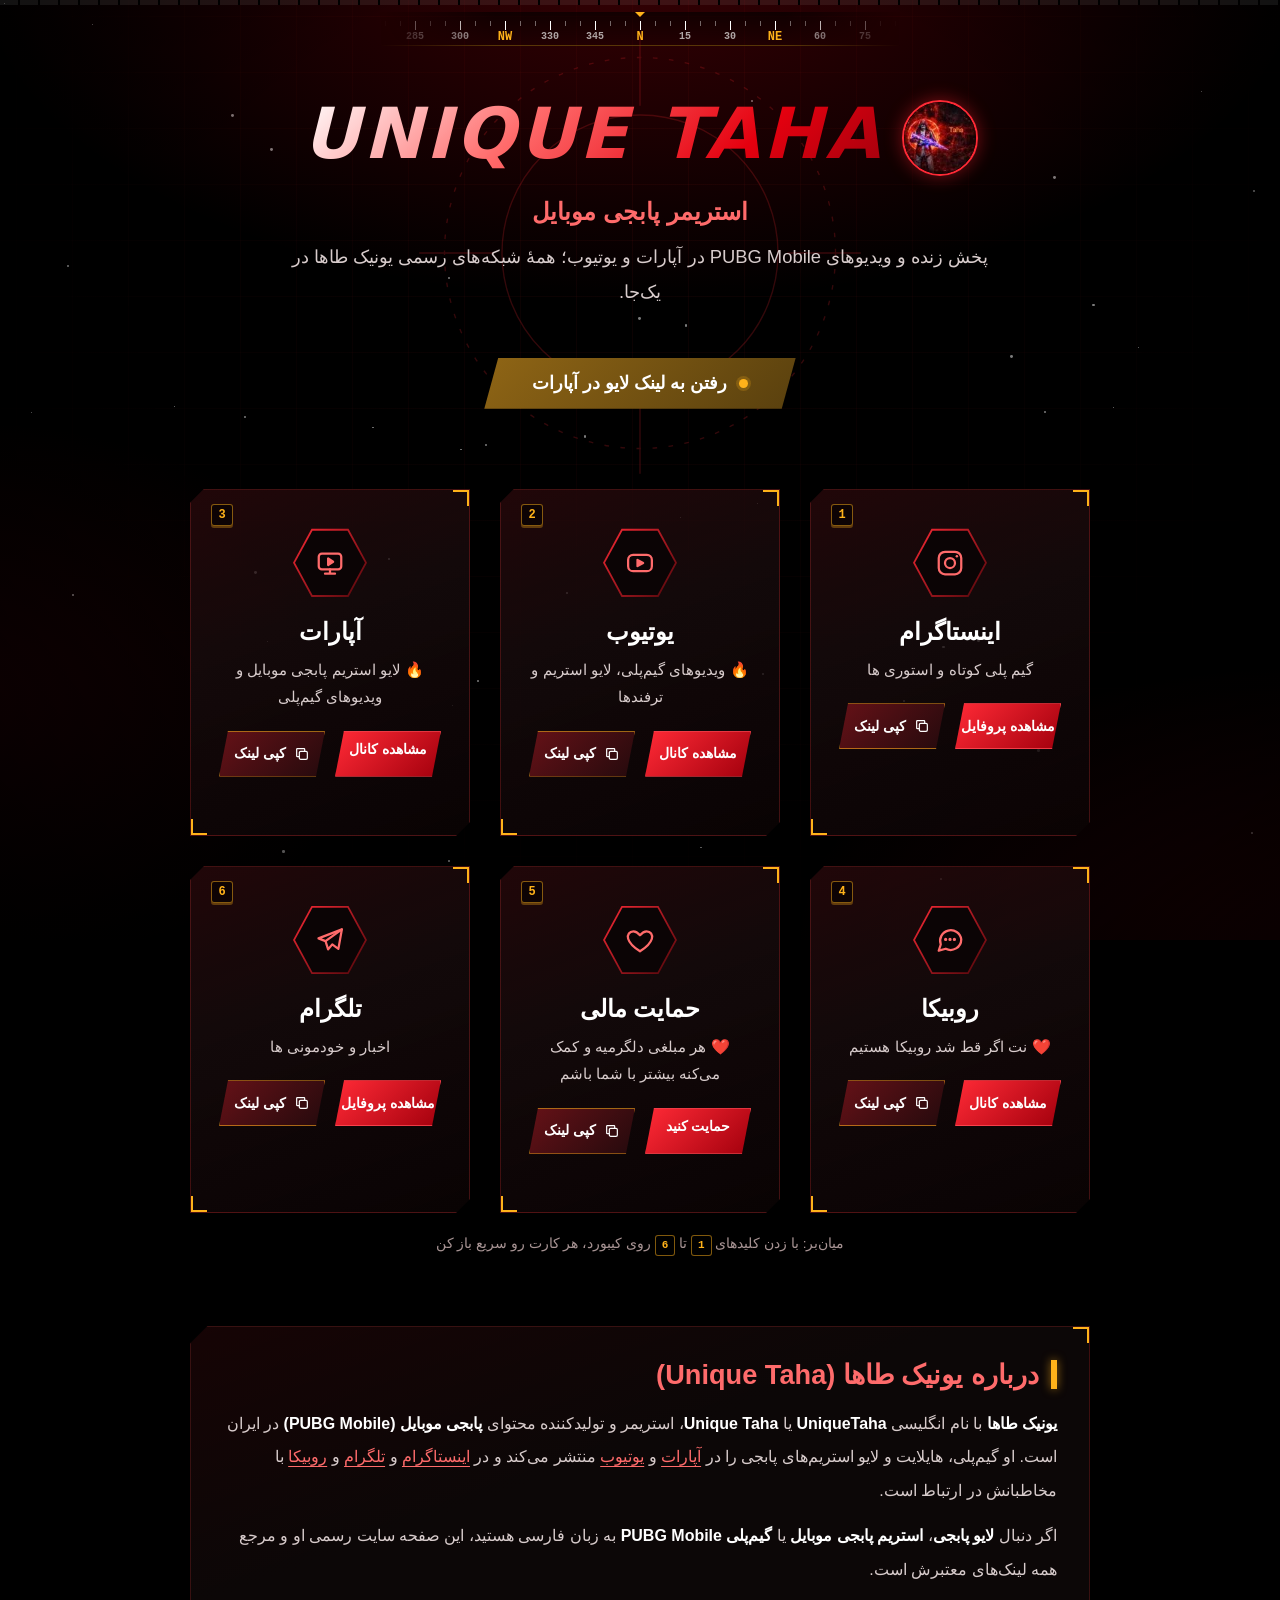
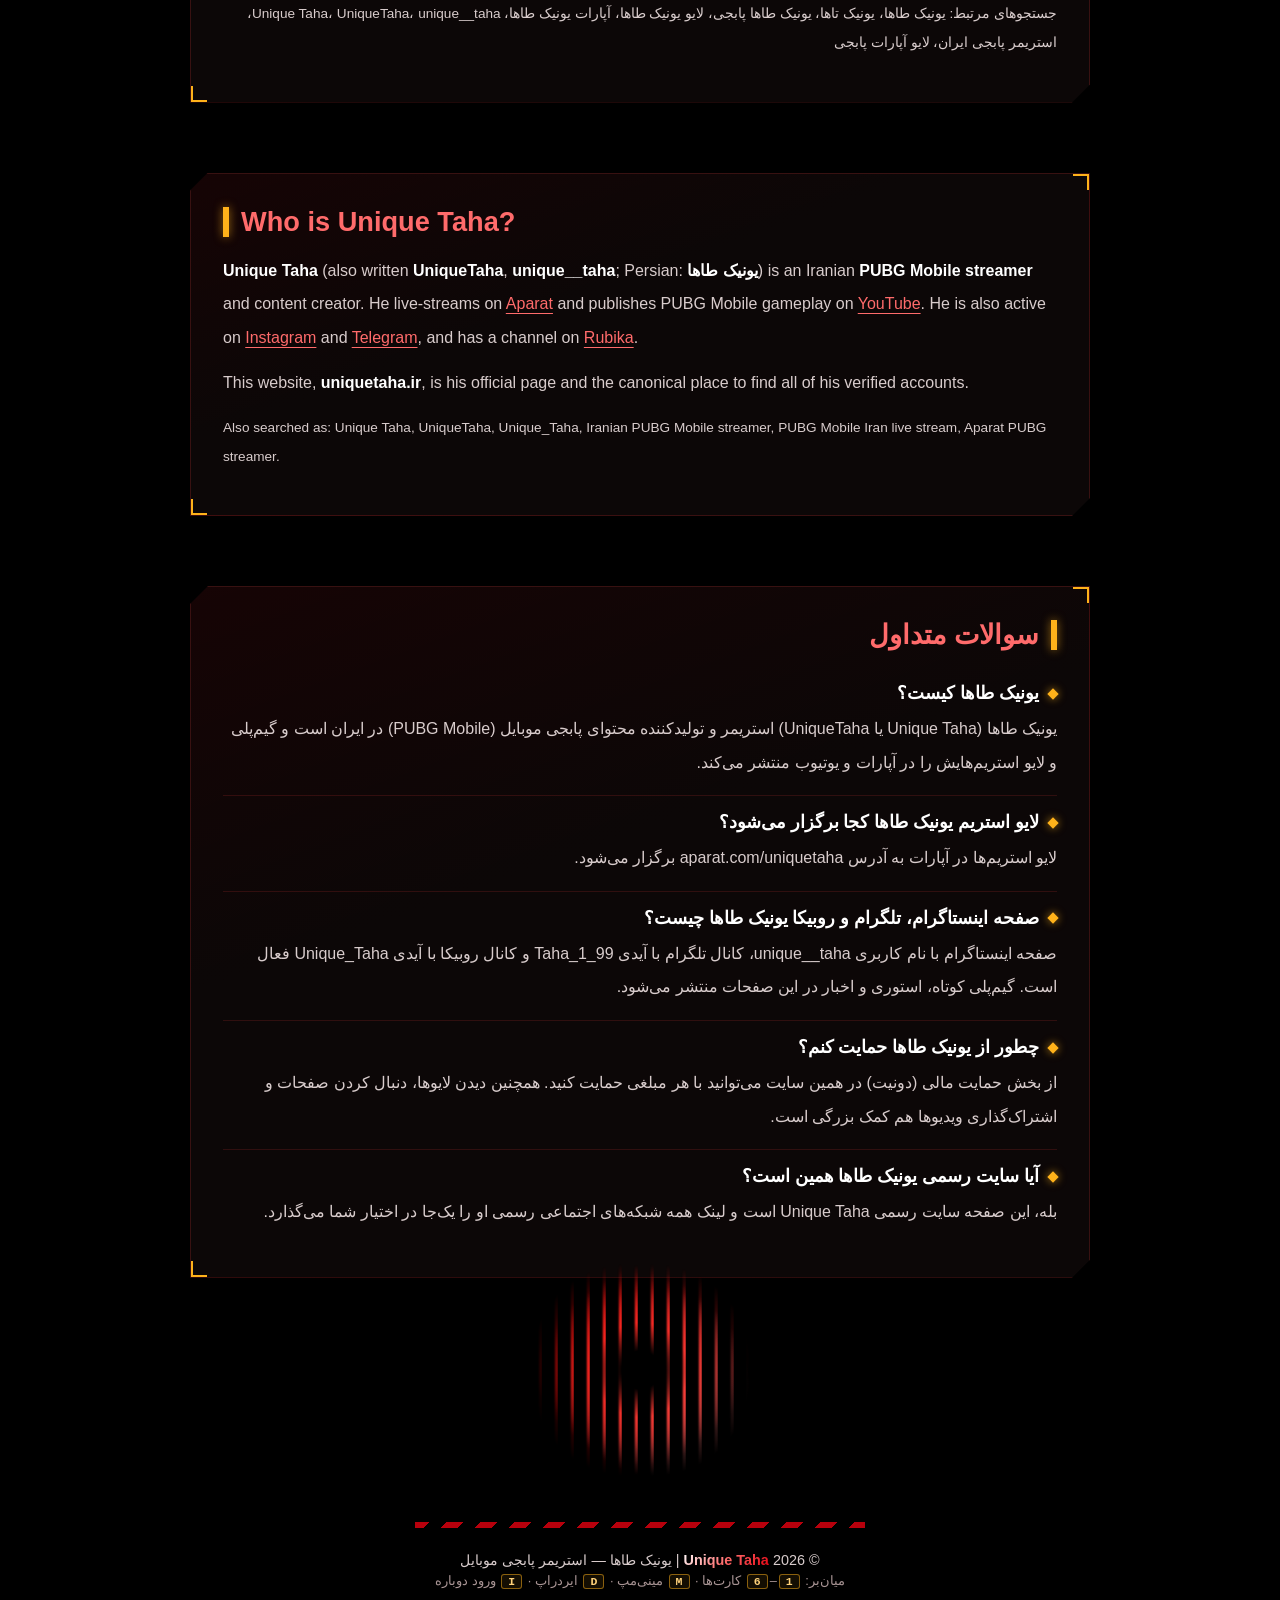
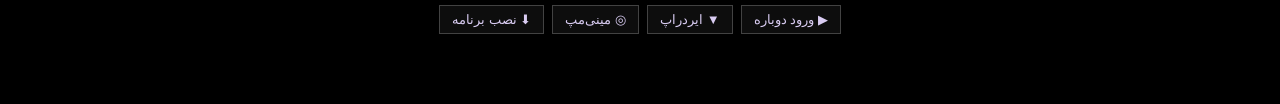
==== commit 157f2a0d: "Add files via upload" ====
--- a/index.html
+++ b/index.html
@@ -1,514 +1,510 @@
-<!DOCTYPE html>
-<html lang="fa" dir="rtl">
-<head>
-    <meta charset="UTF-8">
-    <meta name="viewport" content="width=device-width, initial-scale=1.0, viewport-fit=cover">
-    <script>
-    (function(){var d=document.documentElement,q=location.search,rm=false;
-    try{rm=window.matchMedia('(prefers-reduced-motion: reduce)').matches}catch(e){}
-    if(/[?&]fx=full\b/.test(q)){d.classList.add('fx-full')}else if(rm){d.classList.add('fx-calm')}
-    try{var n=navigator,c=n.connection||{},m=/[?&]lite(?:=([01]))?(?:&|$)/.exec(q);if(m?m[1]!=='0':((n.hardwareConcurrency&&n.hardwareConcurrency<=4)||(n.deviceMemory&&n.deviceMemory<=2)||c.saveData||/(^|-)(2g|3g)$/.test(c.effectiveType||'')))d.classList.add('fx-lite')}catch(e){}
-    try{if(sessionStorage.getItem('introSeen')&&!/[?&]intro\b/.test(q))d.classList.add('no-intro')}catch(e){}
-    try{if(!d.classList.contains('no-intro')&&!d.classList.contains('fx-calm')){['c130-front.webp','c130-side.webp','c130-rear34.webp'].forEach(function(f){var l=document.createElement('link');l.rel='preload';l.as='image';l.href=f;document.head.appendChild(l)})}}catch(e){}
-    setTimeout(function(){var e=document.getElementById('dropIn');if(e&&!window.__fxIntroStarted&&e.parentNode)e.parentNode.removeChild(e)},6000)})();
-    </script>
-    <noscript><style>.dropin{display:none!important}</style></noscript>
-    <title>یونیک طاها | Unique Taha — استریمر پابجی موبایل ایران | لایو در آپارات</title>
-    <meta name="description" content="سایت رسمی یونیک طاها (UniqueTaha) استریمر پابجی موبایل در ایران؛ لایو استریم و ویدیوهای گیم‌پلی PUBG Mobile در آپارات و یوتیوب، لینک اینستاگرام، تلگرام و حمایت مالی. Official site of Unique Taha, Iranian PUBG Mobile streamer.">
-    <meta name="keywords" content="یونیک طاها, یونیک تاها, UniqueTaha, Unique Taha, unique_taha, uniquetaha, استریمر پابجی, استریمر پابجی موبایل, لایو پابجی, استریم پابجی, پابجی موبایل ایران, PUBG Mobile Iran streamer, گیم پلی پابجی, هایلایت پابجی, آپارات یونیک طاها">
-    <meta name="author" content="Unique Taha">
-    <meta name="robots" content="index, follow, max-image-preview:large, max-snippet:-1, max-video-preview:-1">
-    <meta name="theme-color" content="#000000">
-    <link rel="canonical" href="https://uniquetaha.ir/">
-    <link rel="alternate" hreflang="fa" href="https://uniquetaha.ir/">
-    <link rel="alternate" hreflang="x-default" href="https://uniquetaha.ir/">
-
-    <!-- Open Graph -->
-    <meta property="og:site_name" content="Unique Taha | یونیک طاها">
-    <meta property="og:locale" content="fa_IR">
-    <meta property="og:type" content="profile">
-    <meta property="og:url" content="https://uniquetaha.ir/">
-    <meta property="og:title" content="یونیک طاها | Unique Taha — استریمر پابجی موبایل ایران | لایو در آپارات">
-    <meta property="og:description" content="سایت رسمی یونیک طاها (UniqueTaha) استریمر پابجی موبایل در ایران؛ لایو استریم و ویدیوهای گیم‌پلی PUBG Mobile در آپارات و یوتیوب، لینک اینستاگرام، تلگرام و حمایت مالی. Official site of Unique Taha, Iranian PUBG Mobile streamer.">
-    <meta property="og:image" content="https://uniquetaha.ir/og.jpg">
-    <meta property="og:image:width" content="1200">
-    <meta property="og:image:height" content="630">
-    <meta property="og:image:alt" content="Unique Taha - استریمر پابجی موبایل">
-
-    <!-- Twitter -->
-    <meta name="twitter:card" content="summary_large_image">
-    <meta name="twitter:title" content="یونیک طاها | Unique Taha — استریمر پابجی موبایل ایران | لایو در آپارات">
-    <meta name="twitter:description" content="سایت رسمی یونیک طاها (UniqueTaha) استریمر پابجی موبایل در ایران؛ لایو استریم و ویدیوهای گیم‌پلی PUBG Mobile در آپارات و یوتیوب، لینک اینستاگرام، تلگرام و حمایت مالی. Official site of Unique Taha, Iranian PUBG Mobile streamer.">
-    <meta name="twitter:image" content="https://uniquetaha.ir/og.jpg">
-
-    <link rel="alternate" type="text/plain" href="https://uniquetaha.ir/llms.txt" title="LLM-readable summary">
-    <link rel="manifest" href="/site.webmanifest">
-    <link rel="author" href="https://uniquetaha.ir/humans.txt">
-    <link rel="me" href="https://www.instagram.com/unique__taha">
-    <link rel="me" href="https://www.youtube.com/@uniquetaha">
-    <link rel="me" href="https://www.aparat.com/uniquetaha">
-    <link rel="me" href="https://t.me/Taha_1_99">
-    <link rel="me" href="https://rubika.ir/Unique_Taha">
-    <meta name="application-name" content="Unique Taha">
-    <meta name="apple-mobile-web-app-title" content="یونیک طاها">
-    <meta name="apple-mobile-web-app-capable" content="yes">
-    <meta name="mobile-web-app-capable" content="yes">
-    <meta name="apple-mobile-web-app-status-bar-style" content="black-translucent">
-    <meta name="format-detection" content="telephone=no">
-    <meta name="subject" content="PUBG Mobile streamer from Iran">
-    <meta name="geo.region" content="IR">
-    <meta name="language" content="Persian">
-    <link rel="icon" href="favicon.ico" sizes="any">
-    <link rel="icon" type="image/png" sizes="32x32" href="favicon-32.png">
-    <link rel="apple-touch-icon" sizes="180x180" href="apple-touch-icon.png">
-
-    <script type="application/ld+json">
-{
-  "@context": "https://schema.org",
-  "@type": "Person",
-  "@id": "https://uniquetaha.ir/#person",
-  "name": "یونیک طاها",
-  "alternateName": [
-    "Unique Taha",
-    "UniqueTaha",
-    "unique_taha",
-    "یونیک تاها",
-    "unique__taha"
-  ],
-  "url": "https://uniquetaha.ir/",
-  "image": "https://uniquetaha.ir/og.jpg",
-  "jobTitle": "استریمر پابجی موبایل",
-  "description": "استریمر و تولیدکننده محتوای PUBG Mobile در ایران",
-  "knowsAbout": [
-    "PUBG Mobile",
-    "پابجی موبایل",
-    "لایو استریم",
-    "گیم‌پلی"
-  ],
-  "nationality": {
-    "@type": "Country",
-    "name": "Iran"
-  },
-  "sameAs": [
-    "https://www.instagram.com/unique__taha",
-    "https://www.youtube.com/@uniquetaha",
-    "https://www.aparat.com/uniquetaha",
-    "https://t.me/Taha_1_99",
-    "https://rubika.ir/Unique_Taha"
-  ]
-}
-</script>
-    <script type="application/ld+json">
-{
-  "@context": "https://schema.org",
-  "@type": "WebSite",
-  "@id": "https://uniquetaha.ir/#website",
-  "url": "https://uniquetaha.ir/",
-  "name": "Unique Taha | یونیک طاها",
-  "alternateName": [
-    "UniqueTaha",
-    "یونیک طاها"
-  ],
-  "inLanguage": "fa-IR",
-  "publisher": {
-    "@id": "https://uniquetaha.ir/#person"
-  }
-}
-</script>
-    <script type="application/ld+json">
-{
-  "@context": "https://schema.org",
-  "@type": "ProfilePage",
-  "url": "https://uniquetaha.ir/",
-  "name": "یونیک طاها | Unique Taha — استریمر پابجی موبایل ایران | لایو در آپارات",
-  "inLanguage": "fa-IR",
-  "mainEntity": {
-    "@id": "https://uniquetaha.ir/#person"
-  }
-}
-</script>
-    <script type="application/ld+json">
-{
-  "@context": "https://schema.org",
-  "@type": "FAQPage",
-  "mainEntity": [
-    {
-      "@type": "Question",
-      "name": "یونیک طاها کیست؟",
-      "acceptedAnswer": {
-        "@type": "Answer",
-        "text": "یونیک طاها (Unique Taha یا UniqueTaha) استریمر و تولیدکننده محتوای پابجی موبایل (PUBG Mobile) در ایران است و گیم‌پلی و لایو استریم‌هایش را در آپارات و یوتیوب منتشر می‌کند."
-      }
-    },
-    {
-      "@type": "Question",
-      "name": "لایو استریم یونیک طاها کجا برگزار می‌شود؟",
-      "acceptedAnswer": {
-        "@type": "Answer",
-        "text": "لایو استریم‌ها در آپارات به آدرس aparat.com/uniquetaha برگزار می‌شود."
-      }
-    },
-    {
-      "@type": "Question",
-      "name": "صفحه اینستاگرام، تلگرام و روبیکا یونیک طاها چیست؟",
-      "acceptedAnswer": {
-        "@type": "Answer",
-        "text": "صفحه اینستاگرام با نام کاربری unique__taha، کانال تلگرام با آیدی Taha_1_99 و کانال روبیکا با آیدی Unique_Taha فعال است. گیم‌پلی کوتاه، استوری و اخبار در این صفحات منتشر می‌شود."
-      }
-    },
-    {
-      "@type": "Question",
-      "name": "چطور از یونیک طاها حمایت کنم؟",
-      "acceptedAnswer": {
-        "@type": "Answer",
-        "text": "از بخش حمایت مالی (دونیت) در همین سایت می‌توانید با هر مبلغی حمایت کنید. همچنین دیدن لایوها، دنبال کردن صفحات و اشتراک‌گذاری ویدیوها هم کمک بزرگی است."
-      }
-    },
-    {
-      "@type": "Question",
-      "name": "یونیک تاها یا Unique Taha همان یونیک طاها است؟",
-      "acceptedAnswer": {
-        "@type": "Answer",
-        "text": "بله. «یونیک طاها»، «یونیک تاها»، «Unique Taha»، «UniqueTaha» و «unique__taha» همگی املاهای مختلف نام یک نفر هستند؛ استریمر پابجی موبایلی که لایو و گیم‌پلی‌هایش را در آپارات و یوتیوب منتشر می‌کند."
-      }
-    },
-    {
-      "@type": "Question",
-      "name": "آیا سایت رسمی یونیک طاها همین است؟",
-      "acceptedAnswer": {
-        "@type": "Answer",
-        "text": "بله، این صفحه سایت رسمی Unique Taha است و لینک همه شبکه‌های اجتماعی رسمی او را یک‌جا در اختیار شما می‌گذارد."
-      }
-    }
-  ]
-}
-</script>
-
-    <link rel="stylesheet" href="style.css?v=1923b770">
-    <script src="app.js?v=e71be902" defer></script>
-    <script src="fx.js?v=cebaf90d" defer></script>
-    <script src="pwa.js?v=4a5fe439" defer></script>
-</head>
-<body>
-
-    <!-- Drop-in intro: plane -> free fall -> parachute -> landing -> shutters open. Decorative, skippable. -->
-    <div class="dropin" id="dropIn" role="presentation">
-        <div class="dropin-panel dropin-panel-a"></div>
-        <div class="dropin-panel dropin-panel-b"></div>
-        <div class="dropin-seam"></div>
-        <div class="dropin-stage" aria-hidden="true">
-            <div class="dropin-sky">
-                <div class="dropin-cloud dropin-cloud-a"></div>
-                <div class="dropin-cloud dropin-cloud-b"></div>
-                <div class="dropin-cloud dropin-cloud-c"></div>
-                <div class="dropin-streaks">
-                    <i style="left:5%;--d:.42s;--dl:-.10s"></i><i style="left:12%;--d:.31s;--dl:-.22s"></i><i style="left:19%;--d:.50s;--dl:-.05s"></i><i style="left:27%;--d:.36s;--dl:-.30s"></i>
-                    <i style="left:34%;--d:.46s;--dl:-.18s"></i><i style="left:42%;--d:.33s;--dl:-.12s"></i><i style="left:58%;--d:.44s;--dl:-.26s"></i><i style="left:66%;--d:.30s;--dl:-.08s"></i>
-                    <i style="left:73%;--d:.48s;--dl:-.34s"></i><i style="left:81%;--d:.35s;--dl:-.16s"></i><i style="left:89%;--d:.41s;--dl:-.02s"></i><i style="left:95%;--d:.38s;--dl:-.24s"></i>
-                </div>
-            </div>
-            <i class="dropin-clock" aria-hidden="true"></i>
-            <div class="dropin-air" aria-hidden="true">
-                <div class="dropin-craft" id="dropCraft">
-                    <img class="dropin-v-front" data-src="c130-front.webp" alt="" width="727" height="213" decoding="async">
-                    <div class="dropin-sidegrp">
-                        <span class="dropin-trail dropin-trail-a"></span><span class="dropin-trail dropin-trail-b"></span>
-                        <img class="dropin-v-side" data-src="c130-side.webp" alt="" width="1200" height="463" decoding="async">
-                        <i class="dropin-prop" style="left:62%"></i><i class="dropin-prop" style="left:69%"></i>
-                    </div>
-                    <img class="dropin-v-rear" data-src="c130-rear34.webp" alt="" width="727" height="221" decoding="async">
-                </div>
-            </div>
-            <div class="dropin-target">
-                <span class="dropin-zone"></span><span class="dropin-shock"></span><span class="dropin-shock dropin-shock-2"></span>
-            </div>
-            <div class="dropin-jumper">
-                <span class="dropin-wind"></span>
-                <div class="dropin-swing">
-                    <svg class="dropin-canopy" viewBox="0 0 170 112" focusable="false">
-                        <defs><linearGradient id="dropinChute" x1="0" y1="0" x2="0" y2="1"><stop offset="0" stop-color="#ff5562"/><stop offset="1" stop-color="#9a0011"/></linearGradient></defs>
-                        <path d="M6 66C6 26 44 6 85 6s79 20 79 60q-10-9-20 0-10-9-20 0-10-9-20 0-10-9-20 0-10-9-20 0-10-9-20 0-10-9-20 0z" fill="url(#dropinChute)" stroke="#ffb21a" stroke-width="2"/>
-                        <path d="M85 6C66 14 52 34 47 66h38z" fill="rgba(255,255,255,.26)"/><path d="M85 6C104 14 118 34 123 66H85z" fill="rgba(0,0,0,.22)"/>
-                        <path d="M85 6V66M85 6C60 12 40 34 36 66M85 6c25 6 45 28 49 60" stroke="rgba(0,0,0,.35)" stroke-width="1.4" fill="none"/>
-                        <path d="M6 66L85 112M26 66L85 112M46 66L85 112M65 66L85 112M85 66V112M105 66L85 112M124 66L85 112M144 66L85 112M164 66L85 112" stroke="rgba(255,255,255,.55)" stroke-width="1" fill="none"/>
-                    </svg>
-                    <div class="dropin-badge"><img src="logo.webp" alt="" width="92" height="92"></div>
-                </div>
-            </div>
-            <div class="dropin-dust"></div>
-            <div class="dropin-title"><b>Unique Taha</b><small>یونیک طاها</small></div>
-            <div class="dropin-hud"><span>ALT <b class="dropin-alt">0</b> M</span><span class="dropin-status">LANDED</span><span>ZONE 01</span></div>
-            <div class="dropin-flash"></div>
-        </div>
-        <button class="dropin-skip" id="dropSkip" type="button" aria-label="رد کردن انیمیشن ورود">رد کردن <kbd>Esc</kbd></button>
-    </div>
-
-    <!-- Custom Cursor Glow -->
-    <div class="cursor-glow" id="cursorGlow" aria-hidden="true"></div>
-
-    <!-- Gaming HUD -->
-    <div class="hp-bar" aria-hidden="true"><div class="hp-fill" id="hpFill"></div></div>
-    <div class="compass" id="compass" aria-hidden="true"><div class="compass-track" id="compassTrack"></div></div>
-    <div class="killfeed" id="killfeed" aria-hidden="true"></div>
-
-    <div class="stars" id="stars" aria-hidden="true"></div>
-    <div class="nebula" aria-hidden="true"></div>
-
-    <main class="container">
-        <header class="header">
-            <svg class="reticle" viewBox="0 0 400 400" aria-hidden="true" focusable="false"><circle cx="200" cy="200" r="120"/><circle cx="200" cy="200" r="170" stroke-dasharray="4 10"/><path d="M200 8v64M200 328v64M8 200h64M328 200h64"/></svg>
-            <h1><img class="site-logo" src="logo.webp" alt="لوگوی یونیک طاها" width="96" height="96"><span class="site-title"><span class="site-name">Unique Taha</span><span class="site-name-fa" lang="fa"></span></span></h1>
-            <p class="subtitle">استریمر پابجی موبایل</p>
-            <p class="tagline">پخش زنده و ویدیوهای PUBG Mobile در آپارات و یوتیوب؛ همهٔ شبکه‌های رسمی یونیک طاها در یک‌جا.</p>
-            <ul class="hud-chips">
-              
-                
-                <li id="liveStatus" data-state="checking" role="status" aria-live="polite">
-                    <span class="live-status-dot" aria-hidden="true"></span>
-                    <span id="liveStatusText">در حال بررسی وضعیت لایو...</span>
-                </li>
-            </ul>
-            <div class="cta-wrap"><a id="liveCta" class="live-cta vpn-link-btn" href="https://www.aparat.com/uniquetaha/live" rel="noopener" data-url="https://www.aparat.com/uniquetaha/live" data-state="checking"><span class="live-status-dot" aria-hidden="true"></span><span id="liveCtaText">بررسی وضعیت آپارات...</span></a></div>
-        </header>
-
-        <nav class="social-links" aria-label="شبکه‌های اجتماعی یونیک طاها">
-            <div class="social-card">
-                <kbd class="keycap" aria-hidden="true">1</kbd>
-                <span class="social-icon" aria-hidden="true"><svg viewBox="0 0 24 24" focusable="false"><rect x="3" y="3" width="18" height="18" rx="5"/><circle cx="12" cy="12" r="4"/><circle cx="17.5" cy="6.5" r="1" fill="currentColor" stroke="none"/></svg></span>
-                <h2 style="font-size:1.5rem;margin-bottom:10px">اینستاگرام</h2>
-                <p>گیم پلی کوتاه و استوری ها</p>
-                <div class="social-card-actions">
-                    <a href="https://www.instagram.com/unique__taha" target="_blank" rel="me noopener">مشاهده پروفایل</a>
-                    <button class="copy-link-button" type="button" aria-label="کپی لینک اینستاگرام" data-copied-label="لینک اینستاگرام کپی شد">
-                        <svg class="copy-default-icon" viewBox="0 0 24 24" aria-hidden="true"><rect x="8" y="8" width="12" height="12" rx="2"/><path d="M16 8V5a1 1 0 0 0-1-1H5a1 1 0 0 0-1 1v10a1 1 0 0 0 1 1h3"/></svg>
-                        <svg class="copy-success-icon" viewBox="0 0 24 24" aria-hidden="true"><path d="m5 12 4 4L19 6"/></svg>
-                        <span>کپی لینک</span>
-                    </button>
-                    <span class="copy-link-feedback" role="status" aria-live="polite"></span>
-                </div>
-            </div>
-
-            <div class="social-card">
-                <kbd class="keycap" aria-hidden="true">2</kbd>
-                <span class="social-icon" aria-hidden="true"><svg viewBox="0 0 24 24" focusable="false"><rect x="2.5" y="5.5" width="19" height="13" rx="4"/><path d="M10 9.5v5l4.5-2.5z" fill="currentColor"/></svg></span>
-                <h2 style="font-size:1.5rem;margin-bottom:10px">یوتیوب</h2>
-                <p>🔥 ویدیوهای گیم‌پلی، لایو استریم و ترفندها</p>
-                <div class="social-card-actions">
-                    <a href="https://www.youtube.com/@uniquetaha" target="_blank" rel="me noopener">مشاهده کانال</a>
-                    <button class="copy-link-button" type="button" aria-label="کپی لینک یوتیوب" data-copied-label="لینک یوتیوب کپی شد">
-                        <svg class="copy-default-icon" viewBox="0 0 24 24" aria-hidden="true"><rect x="8" y="8" width="12" height="12" rx="2"/><path d="M16 8V5a1 1 0 0 0-1-1H5a1 1 0 0 0-1 1v10a1 1 0 0 0 1 1h3"/></svg>
-                        <svg class="copy-success-icon" viewBox="0 0 24 24" aria-hidden="true"><path d="m5 12 4 4L19 6"/></svg>
-                        <span>کپی لینک</span>
-                    </button>
-                    <span class="copy-link-feedback" role="status" aria-live="polite"></span>
-                </div>
-            </div>
-
-            <div class="social-card">
-                <kbd class="keycap" aria-hidden="true">3</kbd>
-                <span class="social-icon" aria-hidden="true"><svg viewBox="0 0 24 24" focusable="false"><rect x="3" y="4.5" width="18" height="12.5" rx="2.5"/><path d="M8 20.5h8M12 17v3.5"/><path d="M10.5 8.4v5.2l4-2.6z" fill="currentColor"/></svg></span>
-                <h2 style="font-size:1.5rem;margin-bottom:10px">آپارات</h2>
-                <p>🔥 لایو استریم پابجی موبایل و ویدیوهای گیم‌پلی</p>
-                <div class="social-card-actions">
-                    <a class="vpn-link-btn" href="https://www.aparat.com/uniquetaha" rel="me noopener" data-url="https://www.aparat.com/uniquetaha">مشاهده کانال</a>
-                    <button class="copy-link-button" type="button" aria-label="کپی لینک آپارات" data-copied-label="لینک آپارات کپی شد">
-                        <svg class="copy-default-icon" viewBox="0 0 24 24" aria-hidden="true"><rect x="8" y="8" width="12" height="12" rx="2"/><path d="M16 8V5a1 1 0 0 0-1-1H5a1 1 0 0 0-1 1v10a1 1 0 0 0 1 1h3"/></svg>
-                        <svg class="copy-success-icon" viewBox="0 0 24 24" aria-hidden="true"><path d="m5 12 4 4L19 6"/></svg>
-                        <span>کپی لینک</span>
-                    </button>
-                    <span class="copy-link-feedback" role="status" aria-live="polite"></span>
-                </div>
-            </div>
-
-            <div class="social-card">
-                <kbd class="keycap" aria-hidden="true">4</kbd>
-                <span class="social-icon" aria-hidden="true"><svg viewBox="0 0 24 24" focusable="false"><path d="M21 11.5a8.5 8.5 0 0 1-12.4 7.5L3 20.5l1.6-4.9A8.5 8.5 0 1 1 21 11.5z"/><path d="M8.5 11.5h.01M12 11.5h.01M15.5 11.5h.01" stroke-width="2.6"/></svg></span>
-                <h2 style="font-size:1.5rem;margin-bottom:10px">روبیکا</h2>
-                <p>❤️ نت اگر قط شد روبیکا‌ هستیم</p>
-                <div class="social-card-actions">
-                    <a href="https://rubika.ir/Unique_Taha" target="_blank" rel="me noopener">مشاهده کانال</a>
-                    <button class="copy-link-button" type="button" aria-label="کپی لینک روبیکا" data-copied-label="لینک روبیکا کپی شد">
-                        <svg class="copy-default-icon" viewBox="0 0 24 24" aria-hidden="true"><rect x="8" y="8" width="12" height="12" rx="2"/><path d="M16 8V5a1 1 0 0 0-1-1H5a1 1 0 0 0-1 1v10a1 1 0 0 0 1 1h3"/></svg>
-                        <svg class="copy-success-icon" viewBox="0 0 24 24" aria-hidden="true"><path d="m5 12 4 4L19 6"/></svg>
-                        <span>کپی لینک</span>
-                    </button>
-                    <span class="copy-link-feedback" role="status" aria-live="polite"></span>
-                </div>
-            </div>
-
-            <div class="social-card">
-                <kbd class="keycap" aria-hidden="true">5</kbd>
-                <span class="social-icon" aria-hidden="true"><svg viewBox="0 0 24 24" focusable="false"><path d="M12 21s-8-4.9-9.5-10C1.6 7.8 3.6 5 6.7 5c2 0 3.6 1.1 5.3 3.2C13.7 6.1 15.3 5 17.3 5c3.1 0 5.1 2.8 4.2 6C20 16.1 12 21 12 21z"/></svg></span>
-                <h2 style="font-size:1.5rem;margin-bottom:10px">حمایت مالی</h2>
-                <p>❤️ هر مبلغی دلگرمیه و کمک می‌کنه بیشتر با شما باشم</p>
-                <div class="social-card-actions">
-                    <a class="vpn-link-btn" href="https://reymit.ir/uniquetaha" rel="noopener" data-url="https://reymit.ir/uniquetaha">حمایت کنید</a>
-                    <button class="copy-link-button" type="button" aria-label="کپی لینک حمایت مالی" data-copied-label="لینک حمایت مالی کپی شد">
-                        <svg class="copy-default-icon" viewBox="0 0 24 24" aria-hidden="true"><rect x="8" y="8" width="12" height="12" rx="2"/><path d="M16 8V5a1 1 0 0 0-1-1H5a1 1 0 0 0-1 1v10a1 1 0 0 0 1 1h3"/></svg>
-                        <svg class="copy-success-icon" viewBox="0 0 24 24" aria-hidden="true"><path d="m5 12 4 4L19 6"/></svg>
-                        <span>کپی لینک</span>
-                    </button>
-                    <span class="copy-link-feedback" role="status" aria-live="polite"></span>
-                </div>
-            </div>
-
-            <div class="social-card">
-                <kbd class="keycap" aria-hidden="true">6</kbd>
-                <span class="social-icon" aria-hidden="true"><svg viewBox="0 0 24 24" focusable="false"><path d="M21.5 3.5 2.8 10.7l5.6 2.2 2.1 6.6 3.3-4 4.9 3.6z"/><path d="M8.4 12.9l13.1-9.4"/></svg></span>
-                <h2 style="font-size:1.5rem;margin-bottom:10px">تلگرام</h2>
-                <p>اخبار و خودمونی ها</p>
-                <div class="social-card-actions">
-                    <a href="https://t.me/Taha_1_99" target="_blank" rel="me noopener">مشاهده پروفایل</a>
-                    <button class="copy-link-button" type="button" aria-label="کپی لینک تلگرام" data-copied-label="لینک تلگرام کپی شد">
-                        <svg class="copy-default-icon" viewBox="0 0 24 24" aria-hidden="true"><rect x="8" y="8" width="12" height="12" rx="2"/><path d="M16 8V5a1 1 0 0 0-1-1H5a1 1 0 0 0-1 1v10a1 1 0 0 0 1 1h3"/></svg>
-                        <svg class="copy-success-icon" viewBox="0 0 24 24" aria-hidden="true"><path d="m5 12 4 4L19 6"/></svg>
-                        <span>کپی لینک</span>
-                    </button>
-                    <span class="copy-link-feedback" role="status" aria-live="polite"></span>
-                </div>
-            </div>
-        </nav>
-        <p class="hotkey-hint">میان‌بر: با زدن کلیدهای <kbd>1</kbd> تا <kbd>6</kbd> روی کیبورد، هر کارت رو سریع باز کن</p>
-
-        <section class="info-section" id="about">
-            <h2>درباره یونیک طاها (Unique Taha)</h2>
-            <p><strong>یونیک طاها</strong> با نام انگلیسی <strong>UniqueTaha</strong> یا <strong>Unique Taha</strong>، استریمر و تولیدکننده محتوای <strong>پابجی موبایل (PUBG Mobile)</strong> در ایران است.
-               او گیم‌پلی، هایلایت و لایو استریم‌های پابجی را در <a href="https://www.aparat.com/uniquetaha" rel="me noopener">آپارات</a> و <a href="https://www.youtube.com/@uniquetaha" rel="me noopener">یوتیوب</a> منتشر می‌کند و در
-               <a href="https://www.instagram.com/unique__taha" rel="me noopener">اینستاگرام</a> و <a href="https://t.me/Taha_1_99" rel="me noopener">تلگرام</a> و <a href="https://rubika.ir/Unique_Taha" rel="me noopener">روبیکا</a> با مخاطبانش در ارتباط است.</p>
-            <p>اگر دنبال <strong>لایو پابجی</strong>، <strong>استریم پابجی موبایل</strong> یا <strong>گیم‌پلی PUBG Mobile</strong> به زبان فارسی هستید، این صفحه سایت رسمی او و مرجع همه لینک‌های معتبرش است.</p>
-            <p class="name-variants">جستجوهای مرتبط: یونیک طاها، یونیک تاها، یونیک طاها پابجی، لایو یونیک طاها، آپارات یونیک طاها، Unique Taha، UniqueTaha، unique__taha، استریمر پابجی ایران، لایو آپارات پابجی</p>
-        </section>
-
-        <section class="info-section" id="about-en" lang="en" dir="ltr" style="text-align:left">
-            <h2>Who is Unique Taha?</h2>
-            <p><strong>Unique Taha</strong> (also written <strong>UniqueTaha</strong>, <strong>unique__taha</strong>; Persian: <strong>یونیک طاها</strong>) is an Iranian <strong>PUBG Mobile streamer</strong> and content creator.
-               He live-streams on <a href="https://www.aparat.com/uniquetaha" rel="me noopener">Aparat</a> and publishes PUBG Mobile gameplay on <a href="https://www.youtube.com/@uniquetaha" rel="me noopener">YouTube</a>.
-               He is also active on <a href="https://www.instagram.com/unique__taha" rel="me noopener">Instagram</a> and <a href="https://t.me/Taha_1_99" rel="me noopener">Telegram</a>, and has a channel on <a href="https://rubika.ir/Unique_Taha" rel="me noopener">Rubika</a>.</p>
-            <p>This website, <strong>uniquetaha.ir</strong>, is his official page and the canonical place to find all of his verified accounts.</p>
-            <p class="name-variants">Also searched as: Unique Taha, UniqueTaha, Unique_Taha, Iranian PUBG Mobile streamer, PUBG Mobile Iran live stream, Aparat PUBG streamer.</p>
-        </section>
-
-        <section class="info-section" id="faq">
-            <h2>سوالات متداول</h2>
-            <div class="faq-item">
-                <h3>یونیک طاها کیست؟</h3>
-                <p>یونیک طاها (Unique Taha یا UniqueTaha) استریمر و تولیدکننده محتوای پابجی موبایل (PUBG Mobile) در ایران است و گیم‌پلی و لایو استریم‌هایش را در آپارات و یوتیوب منتشر می‌کند.</p>
-            </div>
-            <div class="faq-item">
-                <h3>لایو استریم یونیک طاها کجا برگزار می‌شود؟</h3>
-                <p>لایو استریم‌ها در آپارات به آدرس aparat.com/uniquetaha برگزار می‌شود.</p>
-            </div>
-            <div class="faq-item">
-                <h3>صفحه اینستاگرام، تلگرام و روبیکا یونیک طاها چیست؟</h3>
-                <p>صفحه اینستاگرام با نام کاربری unique__taha، کانال تلگرام با آیدی Taha_1_99 و کانال روبیکا با آیدی Unique_Taha فعال است. گیم‌پلی کوتاه، استوری و اخبار در این صفحات منتشر می‌شود.</p>
-            </div>
-            <div class="faq-item">
-                <h3>چطور از یونیک طاها حمایت کنم؟</h3>
-                <p>از بخش حمایت مالی (دونیت) در همین سایت می‌توانید با هر مبلغی حمایت کنید. همچنین دیدن لایوها، دنبال کردن صفحات و اشتراک‌گذاری ویدیوها هم کمک بزرگی است.</p>
-            </div>
-            <div class="faq-item">
-                <h3>یونیک تاها یا Unique Taha همان یونیک طاها است؟</h3>
-                <p>بله. «یونیک طاها»، «یونیک تاها»، «Unique Taha»، «UniqueTaha» و «unique__taha» همگی املاهای مختلف نام یک نفر هستند؛ استریمر پابجی موبایلی که لایو و گیم‌پلی‌هایش را در آپارات و یوتیوب منتشر می‌کند.</p>
-            </div>
-            <div class="faq-item">
-                <h3>آیا سایت رسمی یونیک طاها همین است؟</h3>
-                <p>بله، این صفحه سایت رسمی Unique Taha است و لینک همه شبکه‌های اجتماعی رسمی او را یک‌جا در اختیار شما می‌گذارد.</p>
-            </div>
-        </section>
-
-        <!-- Uiverse.io by dexter-st -->
-        <div class="loader-wrapper" aria-hidden="true">
-            <span class="loader-letter">a</span>
-            <span class="loader-letter">h</span>
-            <span class="loader-letter">a</span>
-            <span class="loader-letter">T</span>
-            <span class="loader-letter">e</span>
-            <span class="loader-letter">u</span>
-            <span class="loader-letter">q</span>
-            <span class="loader-letter">i</span>
-            <span class="loader-letter">n</span>
-            <span class="loader-letter">U</span>
-            <div class="loader"></div>
-        </div>
-
-        <footer class="footer">
-            <div class="footer-content">
-                <div class="footer-text">
-                    <p>© 2026 <strong>Unique Taha</strong> | یونیک طاها — استریمر پابجی موبایل </p>
-                    <p class="footer-hint" aria-hidden="true">میان‌بر: <kbd>1</kbd>–<kbd>6</kbd> کارت‌ها · <kbd>M</kbd> مینی‌مپ · <kbd>D</kbd> ایردراپ · <kbd>I</kbd> ورود دوباره</p>
-                    <div class="fx-controls">
-                        <button type="button" class="fx-btn" data-fx="intro">▶ ورود دوباره</button>
-                        <button type="button" class="fx-btn" data-fx="drop">▼ ایردراپ</button>
-                        <button type="button" class="fx-btn" data-fx="radar">◎ مینی‌مپ</button>
-                        <button type="button" class="fx-btn" id="appInstallBtn" data-app="install" hidden>⬇ نصب برنامه</button>
-                    </div>
-                </div>
-            </div>
-        </footer>
-    </main>
-
-    <!-- Scroll to Top Button -->
-    <!-- Radar minimap: one pin per card (same layout as the cards). Click a pin = jump to that card. -->
-    <aside class="radar" id="radar" data-open="true" aria-label="مینی‌مپ، رفتن به کارت‌ها">
-        <button class="radar-toggle" id="radarToggle" type="button" aria-expanded="true" aria-controls="radarBody" aria-label="نمایش یا پنهان کردن مینی‌مپ"><span class="radar-live" aria-hidden="true"></span><span>MAP</span><kbd aria-hidden="true">M</kbd></button>
-        <div class="radar-body" id="radarBody">
-            <div class="radar-disc">
-                <svg viewBox="0 0 100 100" aria-hidden="true" focusable="false">
-                    <circle cx="50" cy="50" r="46" fill="none" stroke="rgba(255,70,70,.28)" stroke-width=".6"/>
-                    <circle cx="50" cy="50" r="31" fill="none" stroke="rgba(255,70,70,.24)" stroke-width=".5"/>
-                    <circle cx="50" cy="50" r="16" fill="none" stroke="rgba(255,70,70,.22)" stroke-width=".5"/>
-                    <path d="M50 4V96M4 50H96" stroke="rgba(255,70,70,.2)" stroke-width=".4"/>
-                    <path d="M16 16L84 84M84 16L16 84" stroke="rgba(255,70,70,.1)" stroke-width=".3"/>
-                    <path d="M18 40C22 22 40 14 58 17C78 20 86 34 82 54C79 72 62 84 44 82C26 80 14 60 18 40Z" fill="rgba(255,60,60,.07)" stroke="rgba(255,178,26,.35)" stroke-width=".6"/>
-                    <ellipse cx="60" cy="52" rx="9" ry="5" fill="rgba(90,150,255,.16)" stroke="rgba(130,175,255,.4)" stroke-width=".4"/>
-                    <path d="M73 32L50 28L27 32L27 68L50 72L73 68Z" fill="none" stroke="rgba(255,178,26,.4)" stroke-width=".7" stroke-dasharray="2 2"/>
-                    <path d="M50 2v4M98 50h-4M50 98v-4M2 50h4" stroke="rgba(255,210,122,.7)" stroke-width="1"/>
-                    <text x="50" y="12" text-anchor="middle" font-family="Courier New, monospace" font-size="6" font-weight="700" fill="rgba(255,210,122,.85)">N</text>
-                </svg>
-                <div class="radar-sweep" aria-hidden="true"></div>
-                <button class="radar-pin" type="button" data-i="0" data-label="اینستاگرام" style="left:73%;top:32%"><span class="radar-pin-ring"></span><span class="radar-pin-core" aria-hidden="true">1</span></button>
-                <button class="radar-pin" type="button" data-i="1" data-label="یوتیوب" style="left:50%;top:28%"><span class="radar-pin-ring"></span><span class="radar-pin-core" aria-hidden="true">2</span></button>
-                <button class="radar-pin" type="button" data-i="2" data-label="آپارات" style="left:27%;top:32%"><span class="radar-pin-ring"></span><span class="radar-pin-core" aria-hidden="true">3</span></button>
-                <button class="radar-pin" type="button" data-i="3" data-label="روبیکا" style="left:73%;top:68%"><span class="radar-pin-ring"></span><span class="radar-pin-core" aria-hidden="true">4</span></button>
-                <button class="radar-pin" type="button" data-i="4" data-label="حمایت مالی" style="left:50%;top:72%"><span class="radar-pin-ring"></span><span class="radar-pin-core" aria-hidden="true">5</span></button>
-                <button class="radar-pin" type="button" data-i="5" data-label="تلگرام" style="left:27%;top:68%"><span class="radar-pin-ring"></span><span class="radar-pin-core" aria-hidden="true">6</span></button>
-            </div>
-            <div class="radar-caption" id="radarCaption"><i aria-hidden="true">▶</i><span id="radarCaptionText">نقشه سایت</span></div>
-        </div>
-    </aside>
-
-    <button class="scroll-top" id="scrollTop" aria-label="بازگشت به بالا">↑</button>
-
-    <!-- Modal for VPN Warning -->
-    <div class="modal-overlay" id="vpnModal" role="dialog" aria-modal="true">
-        <div class="modal-content">
-            <h3><svg class="modal-icon" viewBox="0 0 24 24" aria-hidden="true" focusable="false"><path d="M12 3.5 2.5 20h19z"/><path d="M12 10v4.5M12 17.5h.01"/></svg>توجه</h3>
-            <p>برای دسترسی به این لینک، لطفاً فیلترشکن خود را خاموش کنید.</p>
-            <div class="modal-buttons">
-                <button class="modal-btn confirm" id="confirmBtn">تایید و ادامه</button>
-                <button class="modal-btn cancel" id="cancelBtn">انصراف</button>
-            </div>
-        </div>
-    </div>
-
-
-
-
-    <!-- App install bar (shown by the PWA script; never in the installed app) -->
-    <aside class="app-install" id="appInstall" role="dialog" aria-labelledby="appInstallTitle" hidden>
-        <img class="app-install-icon" data-src="app-icon.webp" alt="" width="48" height="48">
-        <div class="app-install-text">
-            <strong id="appInstallTitle">نصب برنامه یونیک طاها</strong>
-            <p id="appInstallDesc">مثل یک اپ روی گوشیت نصب می‌شه: آیکون خودش، تمام‌صفحه و حتی بدون اینترنت.</p>
-            <ol class="app-install-steps" id="appInstallSteps" hidden></ol>
-        </div>
-        <div class="app-install-actions">
-            <button type="button" class="app-install-go" id="appInstallGo">نصب</button>
-            <button type="button" class="app-install-later" id="appInstallLater">بعداً</button>
-        </div>
-    </aside>
-    <div class="app-toast" id="appToast" role="status" hidden><span>نسخه جدید برنامه آماده است.</span><button type="button" id="appToastBtn">بروزرسانی</button></div>
-
-
-</body>
-</html>
+<!DOCTYPE html>
+<html lang="fa" dir="rtl">
+<head>
+    <meta charset="UTF-8">
+    <meta name="viewport" content="width=device-width, initial-scale=1.0, viewport-fit=cover">
+    <script>
+    (function(){var d=document.documentElement,q=location.search,rm=false,introTest=/[?&]intro\b/.test(q);
+    try{rm=window.matchMedia('(prefers-reduced-motion: reduce)').matches}catch(e){}
+    if(/[?&]fx=full\b/.test(q)){d.classList.add('fx-full')}else if(rm){d.classList.add('fx-calm')}
+    try{var n=navigator,c=n.connection||{},m=/[?&]lite(?:=([01]))?(?:&|$)/.exec(q);if(m?m[1]!=='0':((n.hardwareConcurrency&&n.hardwareConcurrency<=4)||(n.deviceMemory&&n.deviceMemory<=2)||c.saveData||/(^|-)(2g|3g)$/.test(c.effectiveType||'')))d.classList.add('fx-lite');if(!introTest&&(c.saveData||/(^|-)(2g|3g)$/.test(c.effectiveType||'')))d.classList.add('no-intro')}catch(e){}
+    try{if(sessionStorage.getItem('introSeen')&&!introTest)d.classList.add('no-intro')}catch(e){}
+    try{if(!d.classList.contains('no-intro')&&!d.classList.contains('fx-calm')){['c130-front.webp','c130-side.webp','c130-rear34.webp'].forEach(function(f){var l=document.createElement('link');l.rel='preload';l.as='image';l.href=f;document.head.appendChild(l)})}}catch(e){}
+    setTimeout(function(){var e=document.getElementById('dropIn');if(e&&!window.__fxIntroStarted&&e.parentNode)e.parentNode.removeChild(e)},6000)})();
+    </script>
+    <noscript><style>.dropin{display:none!important}</style></noscript>
+    <title>یونیک طاها | Unique Taha — استریمر پابجی موبایل ایران | لایو در آپارات</title>
+    <meta name="description" content="سایت رسمی یونیک طاها (UniqueTaha) استریمر پابجی موبایل در ایران؛ لایو استریم و ویدیوهای گیم‌پلی PUBG Mobile در آپارات و یوتیوب، لینک اینستاگرام، تلگرام و حمایت مالی. Official site of Unique Taha, Iranian PUBG Mobile streamer.">
+    <meta name="keywords" content="یونیک طاها, یونیک تاها, UniqueTaha, Unique Taha, unique_taha, uniquetaha, استریمر پابجی, استریمر پابجی موبایل, لایو پابجی, استریم پابجی, پابجی موبایل ایران, PUBG Mobile Iran streamer, گیم پلی پابجی, هایلایت پابجی, آپارات یونیک طاها">
+    <meta name="author" content="Unique Taha">
+    <meta name="robots" content="index, follow, max-image-preview:large, max-snippet:-1, max-video-preview:-1">
+    <meta name="theme-color" content="#000000">
+    <link rel="canonical" href="https://uniquetaha.ir/">
+    <link rel="alternate" hreflang="fa" href="https://uniquetaha.ir/">
+    <link rel="alternate" hreflang="x-default" href="https://uniquetaha.ir/">
+
+    <!-- Open Graph -->
+    <meta property="og:site_name" content="Unique Taha | یونیک طاها">
+    <meta property="og:locale" content="fa_IR">
+    <meta property="og:type" content="profile">
+    <meta property="og:url" content="https://uniquetaha.ir/">
+    <meta property="og:title" content="یونیک طاها | Unique Taha — استریمر پابجی موبایل ایران | لایو در آپارات">
+    <meta property="og:description" content="سایت رسمی یونیک طاها (UniqueTaha) استریمر پابجی موبایل در ایران؛ لایو استریم و ویدیوهای گیم‌پلی PUBG Mobile در آپارات و یوتیوب، لینک اینستاگرام، تلگرام و حمایت مالی. Official site of Unique Taha, Iranian PUBG Mobile streamer.">
+    <meta property="og:image" content="https://uniquetaha.ir/og.jpg">
+    <meta property="og:image:width" content="1200">
+    <meta property="og:image:height" content="630">
+    <meta property="og:image:alt" content="Unique Taha - استریمر پابجی موبایل">
+
+    <!-- Twitter -->
+    <meta name="twitter:card" content="summary_large_image">
+    <meta name="twitter:title" content="یونیک طاها | Unique Taha — استریمر پابجی موبایل ایران | لایو در آپارات">
+    <meta name="twitter:description" content="سایت رسمی یونیک طاها (UniqueTaha) استریمر پابجی موبایل در ایران؛ لایو استریم و ویدیوهای گیم‌پلی PUBG Mobile در آپارات و یوتیوب، لینک اینستاگرام، تلگرام و حمایت مالی. Official site of Unique Taha, Iranian PUBG Mobile streamer.">
+    <meta name="twitter:image" content="https://uniquetaha.ir/og.jpg">
+
+    <link rel="alternate" type="text/plain" href="https://uniquetaha.ir/llms.txt" title="LLM-readable summary">
+    <link rel="manifest" href="/site.webmanifest">
+    <link rel="author" href="https://uniquetaha.ir/humans.txt">
+    <link rel="me" href="https://www.instagram.com/unique__taha">
+    <link rel="me" href="https://www.youtube.com/@uniquetaha">
+    <link rel="me" href="https://www.aparat.com/uniquetaha">
+    <link rel="me" href="https://t.me/Taha_1_99">
+    <link rel="me" href="https://rubika.ir/Unique_Taha">
+    <meta name="application-name" content="Unique Taha">
+    <meta name="apple-mobile-web-app-title" content="یونیک طاها">
+    <meta name="apple-mobile-web-app-capable" content="yes">
+    <meta name="mobile-web-app-capable" content="yes">
+    <meta name="apple-mobile-web-app-status-bar-style" content="black-translucent">
+    <meta name="format-detection" content="telephone=no">
+    <meta name="subject" content="PUBG Mobile streamer from Iran">
+    <meta name="geo.region" content="IR">
+    <meta name="language" content="Persian">
+    <link rel="icon" href="favicon.ico" sizes="any">
+    <link rel="icon" type="image/png" sizes="32x32" href="favicon-32.png">
+    <link rel="apple-touch-icon" sizes="180x180" href="apple-touch-icon.png">
+
+    <script type="application/ld+json">
+{
+  "@context": "https://schema.org",
+  "@type": "Person",
+  "@id": "https://uniquetaha.ir/#person",
+  "name": "یونیک طاها",
+  "alternateName": [
+    "Unique Taha",
+    "UniqueTaha",
+    "unique_taha",
+    "یونیک تاها",
+    "unique__taha"
+  ],
+  "url": "https://uniquetaha.ir/",
+  "image": "https://uniquetaha.ir/og.jpg",
+  "jobTitle": "استریمر پابجی موبایل",
+  "description": "استریمر و تولیدکننده محتوای PUBG Mobile در ایران",
+  "knowsAbout": [
+    "PUBG Mobile",
+    "پابجی موبایل",
+    "لایو استریم",
+    "گیم‌پلی"
+  ],
+  "nationality": {
+    "@type": "Country",
+    "name": "Iran"
+  },
+  "sameAs": [
+    "https://www.instagram.com/unique__taha",
+    "https://www.youtube.com/@uniquetaha",
+    "https://www.aparat.com/uniquetaha",
+    "https://t.me/Taha_1_99",
+    "https://rubika.ir/Unique_Taha"
+  ]
+}
+</script>
+    <script type="application/ld+json">
+{
+  "@context": "https://schema.org",
+  "@type": "WebSite",
+  "@id": "https://uniquetaha.ir/#website",
+  "url": "https://uniquetaha.ir/",
+  "name": "Unique Taha | یونیک طاها",
+  "alternateName": [
+    "UniqueTaha",
+    "یونیک طاها"
+  ],
+  "inLanguage": "fa-IR",
+  "publisher": {
+    "@id": "https://uniquetaha.ir/#person"
+  }
+}
+</script>
+    <script type="application/ld+json">
+{
+  "@context": "https://schema.org",
+  "@type": "ProfilePage",
+  "url": "https://uniquetaha.ir/",
+  "name": "یونیک طاها | Unique Taha — استریمر پابجی موبایل ایران | لایو در آپارات",
+  "inLanguage": "fa-IR",
+  "mainEntity": {
+    "@id": "https://uniquetaha.ir/#person"
+  }
+}
+</script>
+    <script type="application/ld+json">
+{
+  "@context": "https://schema.org",
+  "@type": "FAQPage",
+  "mainEntity": [
+    {
+      "@type": "Question",
+      "name": "یونیک طاها کیست؟",
+      "acceptedAnswer": {
+        "@type": "Answer",
+        "text": "یونیک طاها (Unique Taha یا UniqueTaha) استریمر و تولیدکننده محتوای پابجی موبایل (PUBG Mobile) در ایران است و گیم‌پلی و لایو استریم‌هایش را در آپارات و یوتیوب منتشر می‌کند."
+      }
+    },
+    {
+      "@type": "Question",
+      "name": "لایو استریم یونیک طاها کجا برگزار می‌شود؟",
+      "acceptedAnswer": {
+        "@type": "Answer",
+        "text": "لایو استریم‌ها در آپارات به آدرس aparat.com/uniquetaha برگزار می‌شود."
+      }
+    },
+    {
+      "@type": "Question",
+      "name": "صفحه اینستاگرام، تلگرام و روبیکا یونیک طاها چیست؟",
+      "acceptedAnswer": {
+        "@type": "Answer",
+        "text": "صفحه اینستاگرام با نام کاربری unique__taha، کانال تلگرام با آیدی Taha_1_99 و کانال روبیکا با آیدی Unique_Taha فعال است. گیم‌پلی کوتاه، استوری و اخبار در این صفحات منتشر می‌شود."
+      }
+    },
+    {
+      "@type": "Question",
+      "name": "چطور از یونیک طاها حمایت کنم؟",
+      "acceptedAnswer": {
+        "@type": "Answer",
+        "text": "از بخش حمایت مالی (دونیت) در همین سایت می‌توانید با هر مبلغی حمایت کنید. همچنین دیدن لایوها، دنبال کردن صفحات و اشتراک‌گذاری ویدیوها هم کمک بزرگی است."
+      }
+    },
+    {
+      "@type": "Question",
+      "name": "یونیک تاها یا Unique Taha همان یونیک طاها است؟",
+      "acceptedAnswer": {
+        "@type": "Answer",
+        "text": "بله. «یونیک طاها»، «یونیک تاها»، «Unique Taha»، «UniqueTaha» و «unique__taha» همگی املاهای مختلف نام یک نفر هستند؛ استریمر پابجی موبایلی که لایو و گیم‌پلی‌هایش را در آپارات و یوتیوب منتشر می‌کند."
+      }
+    },
+    {
+      "@type": "Question",
+      "name": "آیا سایت رسمی یونیک طاها همین است؟",
+      "acceptedAnswer": {
+        "@type": "Answer",
+        "text": "بله، این صفحه سایت رسمی Unique Taha است و لینک همه شبکه‌های اجتماعی رسمی او را یک‌جا در اختیار شما می‌گذارد."
+      }
+    }
+  ]
+}
+</script>
+
+    <link rel="stylesheet" href="style.css?v=1923b770">
+    <script src="app.js?v=e71be902" defer></script>
+    <script src="fx.js?v=cebaf90d" defer></script>
+    <script src="pwa.js?v=4a5fe439" defer></script>
+</head>
+<body>
+
+    <!-- Drop-in intro: plane -> free fall -> parachute -> landing -> shutters open. Decorative, skippable. -->
+    <div class="dropin" id="dropIn" role="presentation">
+        <div class="dropin-panel dropin-panel-a"></div>
+        <div class="dropin-panel dropin-panel-b"></div>
+        <div class="dropin-seam"></div>
+        <div class="dropin-stage" aria-hidden="true">
+            <div class="dropin-sky">
+                <div class="dropin-cloud dropin-cloud-a"></div>
+                <div class="dropin-cloud dropin-cloud-b"></div>
+                <div class="dropin-cloud dropin-cloud-c"></div>
+                <div class="dropin-streaks">
+                    <i style="left:5%;--d:.42s;--dl:-.10s"></i><i style="left:12%;--d:.31s;--dl:-.22s"></i><i style="left:19%;--d:.50s;--dl:-.05s"></i><i style="left:27%;--d:.36s;--dl:-.30s"></i>
+                    <i style="left:34%;--d:.46s;--dl:-.18s"></i><i style="left:42%;--d:.33s;--dl:-.12s"></i><i style="left:58%;--d:.44s;--dl:-.26s"></i><i style="left:66%;--d:.30s;--dl:-.08s"></i>
+                    <i style="left:73%;--d:.48s;--dl:-.34s"></i><i style="left:81%;--d:.35s;--dl:-.16s"></i><i style="left:89%;--d:.41s;--dl:-.02s"></i><i style="left:95%;--d:.38s;--dl:-.24s"></i>
+                </div>
+            </div>
+            <i class="dropin-clock" aria-hidden="true"></i>
+            <div class="dropin-air" aria-hidden="true">
+                <div class="dropin-craft" id="dropCraft">
+                    <img class="dropin-v-front" data-src="c130-front.webp" alt="" width="727" height="213" decoding="async">
+                    <div class="dropin-sidegrp">
+                        <span class="dropin-trail dropin-trail-a"></span><span class="dropin-trail dropin-trail-b"></span>
+                        <img class="dropin-v-side" data-src="c130-side.webp" alt="" width="1200" height="463" decoding="async">
+                        <i class="dropin-prop" style="left:62%"></i><i class="dropin-prop" style="left:69%"></i>
+                    </div>
+                    <img class="dropin-v-rear" data-src="c130-rear34.webp" alt="" width="727" height="221" decoding="async">
+                </div>
+            </div>
+            <div class="dropin-target">
+                <span class="dropin-zone"></span><span class="dropin-shock"></span><span class="dropin-shock dropin-shock-2"></span>
+            </div>
+            <div class="dropin-jumper">
+                <span class="dropin-wind"></span>
+                <div class="dropin-swing">
+                    <svg class="dropin-canopy" viewBox="0 0 170 112" focusable="false">
+                        <defs><linearGradient id="dropinChute" x1="0" y1="0" x2="0" y2="1"><stop offset="0" stop-color="#ff5562"/><stop offset="1" stop-color="#9a0011"/></linearGradient></defs>
+                        <path d="M6 66C6 26 44 6 85 6s79 20 79 60q-10-9-20 0-10-9-20 0-10-9-20 0-10-9-20 0-10-9-20 0-10-9-20 0-10-9-20 0z" fill="url(#dropinChute)" stroke="#ffb21a" stroke-width="2"/>
+                        <path d="M85 6C66 14 52 34 47 66h38z" fill="rgba(255,255,255,.26)"/><path d="M85 6C104 14 118 34 123 66H85z" fill="rgba(0,0,0,.22)"/>
+                        <path d="M85 6V66M85 6C60 12 40 34 36 66M85 6c25 6 45 28 49 60" stroke="rgba(0,0,0,.35)" stroke-width="1.4" fill="none"/>
+                        <path d="M6 66L85 112M26 66L85 112M46 66L85 112M65 66L85 112M85 66V112M105 66L85 112M124 66L85 112M144 66L85 112M164 66L85 112" stroke="rgba(255,255,255,.55)" stroke-width="1" fill="none"/>
+                    </svg>
+                    <div class="dropin-badge"><img src="logo.webp" alt="" width="92" height="92" fetchpriority="high"></div>
+                </div>
+            </div>
+            <div class="dropin-dust"></div>
+            <div class="dropin-title"><b>Unique Taha</b><small>یونیک طاها</small></div>
+            <div class="dropin-hud"><span>ALT <b class="dropin-alt">0</b> M</span><span class="dropin-status">LANDED</span><span>ZONE 01</span></div>
+            <div class="dropin-flash"></div>
+        </div>
+        <button class="dropin-skip" id="dropSkip" type="button" aria-label="رد کردن انیمیشن ورود">رد کردن <kbd>Esc</kbd></button>
+    </div>
+
+    <!-- Custom Cursor Glow -->
+    <div class="cursor-glow" id="cursorGlow" aria-hidden="true"></div>
+
+    <!-- Gaming HUD -->
+    <div class="hp-bar" aria-hidden="true"><div class="hp-fill" id="hpFill"></div></div>
+    <div class="compass" id="compass" aria-hidden="true"><div class="compass-track" id="compassTrack"></div></div>
+    <div class="killfeed" id="killfeed" aria-hidden="true"></div>
+
+    <div class="stars" id="stars" aria-hidden="true"></div>
+    <div class="nebula" aria-hidden="true"></div>
+
+    <main class="container">
+        <header class="header">
+            <svg class="reticle" viewBox="0 0 400 400" aria-hidden="true" focusable="false"><circle cx="200" cy="200" r="120"/><circle cx="200" cy="200" r="170" stroke-dasharray="4 10"/><path d="M200 8v64M200 328v64M8 200h64M328 200h64"/></svg>
+            <h1><img class="site-logo" src="logo.webp" alt="لوگوی یونیک طاها" width="96" height="96" fetchpriority="high"><span class="site-title"><span class="site-name">Unique Taha</span><span class="site-name-fa" lang="fa"></span></span></h1>
+            <p class="subtitle">استریمر پابجی موبایل</p>
+            <p class="tagline">پخش زنده و ویدیوهای PUBG Mobile در آپارات و یوتیوب؛ همهٔ شبکه‌های رسمی یونیک طاها در یک‌جا.</p>
+            <ul class="hud-chips">
+              
+                
+                <li id="liveStatus" data-state="checking" role="status" aria-live="polite">
+                    <span class="live-status-dot" aria-hidden="true"></span>
+                    <span id="liveStatusText">در حال بررسی وضعیت لایو...</span>
+                </li>
+            </ul>
+            <div class="cta-wrap"><a id="liveCta" class="live-cta vpn-link-btn" href="https://www.aparat.com/uniquetaha/live" rel="noopener" data-url="https://www.aparat.com/uniquetaha/live" data-state="checking"><span class="live-status-dot" aria-hidden="true"></span><span id="liveCtaText">بررسی وضعیت آپارات...</span></a></div>
+        </header>
+
+        <nav class="social-links" aria-label="شبکه‌های اجتماعی یونیک طاها">
+            <div class="social-card">
+                <kbd class="keycap" aria-hidden="true">1</kbd>
+                <span class="social-icon" aria-hidden="true"><svg viewBox="0 0 24 24" focusable="false"><rect x="3" y="3" width="18" height="18" rx="5"/><circle cx="12" cy="12" r="4"/><circle cx="17.5" cy="6.5" r="1" fill="currentColor" stroke="none"/></svg></span>
+                <h2 style="font-size:1.5rem;margin-bottom:10px">اینستاگرام</h2>
+                <p>گیم پلی کوتاه و استوری ها</p>
+                <div class="social-card-actions">
+                    <a href="https://www.instagram.com/unique__taha" target="_blank" rel="me noopener">مشاهده پروفایل</a>
+                    <button class="copy-link-button" type="button" aria-label="کپی لینک اینستاگرام" data-copied-label="لینک اینستاگرام کپی شد">
+                        <svg class="copy-default-icon" viewBox="0 0 24 24" aria-hidden="true"><rect x="8" y="8" width="12" height="12" rx="2"/><path d="M16 8V5a1 1 0 0 0-1-1H5a1 1 0 0 0-1 1v10a1 1 0 0 0 1 1h3"/></svg>
+                        <svg class="copy-success-icon" viewBox="0 0 24 24" aria-hidden="true"><path d="m5 12 4 4L19 6"/></svg>
+                        <span>کپی لینک</span>
+                    </button>
+                    <span class="copy-link-feedback" role="status" aria-live="polite"></span>
+                </div>
+            </div>
+
+            <div class="social-card">
+                <kbd class="keycap" aria-hidden="true">2</kbd>
+                <span class="social-icon" aria-hidden="true"><svg viewBox="0 0 24 24" focusable="false"><rect x="2.5" y="5.5" width="19" height="13" rx="4"/><path d="M10 9.5v5l4.5-2.5z" fill="currentColor"/></svg></span>
+                <h2 style="font-size:1.5rem;margin-bottom:10px">یوتیوب</h2>
+                <p>🔥 ویدیوهای گیم‌پلی، لایو استریم و ترفندها</p>
+                <div class="social-card-actions">
+                    <a href="https://www.youtube.com/@uniquetaha" target="_blank" rel="me noopener">مشاهده کانال</a>
+                    <button class="copy-link-button" type="button" aria-label="کپی لینک یوتیوب" data-copied-label="لینک یوتیوب کپی شد">
+                        <svg class="copy-default-icon" viewBox="0 0 24 24" aria-hidden="true"><rect x="8" y="8" width="12" height="12" rx="2"/><path d="M16 8V5a1 1 0 0 0-1-1H5a1 1 0 0 0-1 1v10a1 1 0 0 0 1 1h3"/></svg>
+                        <svg class="copy-success-icon" viewBox="0 0 24 24" aria-hidden="true"><path d="m5 12 4 4L19 6"/></svg>
+                        <span>کپی لینک</span>
+                    </button>
+                    <span class="copy-link-feedback" role="status" aria-live="polite"></span>
+                </div>
+            </div>
+
+            <div class="social-card">
+                <kbd class="keycap" aria-hidden="true">3</kbd>
+                <span class="social-icon" aria-hidden="true"><svg viewBox="0 0 24 24" focusable="false"><rect x="3" y="4.5" width="18" height="12.5" rx="2.5"/><path d="M8 20.5h8M12 17v3.5"/><path d="M10.5 8.4v5.2l4-2.6z" fill="currentColor"/></svg></span>
+                <h2 style="font-size:1.5rem;margin-bottom:10px">آپارات</h2>
+                <p>🔥 لایو استریم پابجی موبایل و ویدیوهای گیم‌پلی</p>
+                <div class="social-card-actions">
+                    <a class="vpn-link-btn" href="https://www.aparat.com/uniquetaha" rel="me noopener" data-url="https://www.aparat.com/uniquetaha">مشاهده کانال</a>
+                    <button class="copy-link-button" type="button" aria-label="کپی لینک آپارات" data-copied-label="لینک آپارات کپی شد">
+                        <svg class="copy-default-icon" viewBox="0 0 24 24" aria-hidden="true"><rect x="8" y="8" width="12" height="12" rx="2"/><path d="M16 8V5a1 1 0 0 0-1-1H5a1 1 0 0 0-1 1v10a1 1 0 0 0 1 1h3"/></svg>
+                        <svg class="copy-success-icon" viewBox="0 0 24 24" aria-hidden="true"><path d="m5 12 4 4L19 6"/></svg>
+                        <span>کپی لینک</span>
+                    </button>
+                    <span class="copy-link-feedback" role="status" aria-live="polite"></span>
+                </div>
+            </div>
+
+            <div class="social-card">
+                <kbd class="keycap" aria-hidden="true">4</kbd>
+                <span class="social-icon" aria-hidden="true"><svg viewBox="0 0 24 24" focusable="false"><path d="M21 11.5a8.5 8.5 0 0 1-12.4 7.5L3 20.5l1.6-4.9A8.5 8.5 0 1 1 21 11.5z"/><path d="M8.5 11.5h.01M12 11.5h.01M15.5 11.5h.01" stroke-width="2.6"/></svg></span>
+                <h2 style="font-size:1.5rem;margin-bottom:10px">روبیکا</h2>
+                <p>❤️ نت اگر قط شد روبیکا‌ هستیم</p>
+                <div class="social-card-actions">
+                    <a href="https://rubika.ir/Unique_Taha" target="_blank" rel="me noopener">مشاهده کانال</a>
+                    <button class="copy-link-button" type="button" aria-label="کپی لینک روبیکا" data-copied-label="لینک روبیکا کپی شد">
+                        <svg class="copy-default-icon" viewBox="0 0 24 24" aria-hidden="true"><rect x="8" y="8" width="12" height="12" rx="2"/><path d="M16 8V5a1 1 0 0 0-1-1H5a1 1 0 0 0-1 1v10a1 1 0 0 0 1 1h3"/></svg>
+                        <svg class="copy-success-icon" viewBox="0 0 24 24" aria-hidden="true"><path d="m5 12 4 4L19 6"/></svg>
+                        <span>کپی لینک</span>
+                    </button>
+                    <span class="copy-link-feedback" role="status" aria-live="polite"></span>
+                </div>
+            </div>
+
+            <div class="social-card">
+                <kbd class="keycap" aria-hidden="true">5</kbd>
+                <span class="social-icon" aria-hidden="true"><svg viewBox="0 0 24 24" focusable="false"><path d="M12 21s-8-4.9-9.5-10C1.6 7.8 3.6 5 6.7 5c2 0 3.6 1.1 5.3 3.2C13.7 6.1 15.3 5 17.3 5c3.1 0 5.1 2.8 4.2 6C20 16.1 12 21 12 21z"/></svg></span>
+                <h2 style="font-size:1.5rem;margin-bottom:10px">حمایت مالی</h2>
+                <p>❤️ هر مبلغی دلگرمیه و کمک می‌کنه بیشتر با شما باشم</p>
+                <div class="social-card-actions">
+                    <a class="vpn-link-btn" href="https://reymit.ir/uniquetaha" rel="noopener" data-url="https://reymit.ir/uniquetaha">حمایت کنید</a>
+                    <button class="copy-link-button" type="button" aria-label="کپی لینک حمایت مالی" data-copied-label="لینک حمایت مالی کپی شد">
+                        <svg class="copy-default-icon" viewBox="0 0 24 24" aria-hidden="true"><rect x="8" y="8" width="12" height="12" rx="2"/><path d="M16 8V5a1 1 0 0 0-1-1H5a1 1 0 0 0-1 1v10a1 1 0 0 0 1 1h3"/></svg>
+                        <svg class="copy-success-icon" viewBox="0 0 24 24" aria-hidden="true"><path d="m5 12 4 4L19 6"/></svg>
+                        <span>کپی لینک</span>
+                    </button>
+                    <span class="copy-link-feedback" role="status" aria-live="polite"></span>
+                </div>
+            </div>
+
+            <div class="social-card">
+                <kbd class="keycap" aria-hidden="true">6</kbd>
+                <span class="social-icon" aria-hidden="true"><svg viewBox="0 0 24 24" focusable="false"><path d="M21.5 3.5 2.8 10.7l5.6 2.2 2.1 6.6 3.3-4 4.9 3.6z"/><path d="M8.4 12.9l13.1-9.4"/></svg></span>
+                <h2 style="font-size:1.5rem;margin-bottom:10px">تلگرام</h2>
+                <p>اخبار و خودمونی ها</p>
+                <div class="social-card-actions">
+                    <a href="https://t.me/Taha_1_99" target="_blank" rel="me noopener">مشاهده پروفایل</a>
+                    <button class="copy-link-button" type="button" aria-label="کپی لینک تلگرام" data-copied-label="لینک تلگرام کپی شد">
+                        <svg class="copy-default-icon" viewBox="0 0 24 24" aria-hidden="true"><rect x="8" y="8" width="12" height="12" rx="2"/><path d="M16 8V5a1 1 0 0 0-1-1H5a1 1 0 0 0-1 1v10a1 1 0 0 0 1 1h3"/></svg>
+                        <svg class="copy-success-icon" viewBox="0 0 24 24" aria-hidden="true"><path d="m5 12 4 4L19 6"/></svg>
+                        <span>کپی لینک</span>
+                    </button>
+                    <span class="copy-link-feedback" role="status" aria-live="polite"></span>
+                </div>
+            </div>
+        </nav>
+        <p class="hotkey-hint">میان‌بر: با زدن کلیدهای <kbd>1</kbd> تا <kbd>6</kbd> روی کیبورد، هر کارت رو سریع باز کن</p>
+
+        <section class="info-section" id="about">
+            <h2>درباره یونیک طاها (Unique Taha)</h2>
+            <p><strong>یونیک طاها</strong> با نام انگلیسی <strong>UniqueTaha</strong> یا <strong>Unique Taha</strong>، استریمر و تولیدکننده محتوای <strong>پابجی موبایل (PUBG Mobile)</strong> در ایران است.
+               او گیم‌پلی، هایلایت و لایو استریم‌های پابجی را در <a href="https://www.aparat.com/uniquetaha" rel="me noopener">آپارات</a> و <a href="https://www.youtube.com/@uniquetaha" rel="me noopener">یوتیوب</a> منتشر می‌کند و در
+               <a href="https://www.instagram.com/unique__taha" rel="me noopener">اینستاگرام</a> و <a href="https://t.me/Taha_1_99" rel="me noopener">تلگرام</a> و <a href="https://rubika.ir/Unique_Taha" rel="me noopener">روبیکا</a> با مخاطبانش در ارتباط است.</p>
+            <p>اگر دنبال <strong>لایو پابجی</strong>، <strong>استریم پابجی موبایل</strong> یا <strong>گیم‌پلی PUBG Mobile</strong> به زبان فارسی هستید، این صفحه سایت رسمی او و مرجع همه لینک‌های معتبرش است.</p>
+            <p class="name-variants">جستجوهای مرتبط: یونیک طاها، یونیک تاها، یونیک طاها پابجی، لایو یونیک طاها، آپارات یونیک طاها، Unique Taha، UniqueTaha، unique__taha، استریمر پابجی ایران، لایو آپارات پابجی</p>
+        </section>
+
+        <section class="info-section" id="about-en" lang="en" dir="ltr" style="text-align:left">
+            <h2>Who is Unique Taha?</h2>
+            <p><strong>Unique Taha</strong> (also written <strong>UniqueTaha</strong>, <strong>unique__taha</strong>; Persian: <strong>یونیک طاها</strong>) is an Iranian <strong>PUBG Mobile streamer</strong> and content creator.
+               He live-streams on <a href="https://www.aparat.com/uniquetaha" rel="me noopener">Aparat</a> and publishes PUBG Mobile gameplay on <a href="https://www.youtube.com/@uniquetaha" rel="me noopener">YouTube</a>.
+               He is also active on <a href="https://www.instagram.com/unique__taha" rel="me noopener">Instagram</a> and <a href="https://t.me/Taha_1_99" rel="me noopener">Telegram</a>, and has a channel on <a href="https://rubika.ir/Unique_Taha" rel="me noopener">Rubika</a>.</p>
+            <p>This website, <strong>uniquetaha.ir</strong>, is his official page and the canonical place to find all of his verified accounts.</p>
+            <p class="name-variants">Also searched as: Unique Taha, UniqueTaha, Unique_Taha, Iranian PUBG Mobile streamer, PUBG Mobile Iran live stream, Aparat PUBG streamer.</p>
+        </section>
+
+        <section class="info-section" id="faq">
+            <h2>سوالات متداول</h2>
+            <div class="faq-item">
+                <h3>یونیک طاها کیست؟</h3>
+                <p>یونیک طاها (Unique Taha یا UniqueTaha) استریمر و تولیدکننده محتوای پابجی موبایل (PUBG Mobile) در ایران است و گیم‌پلی و لایو استریم‌هایش را در آپارات و یوتیوب منتشر می‌کند.</p>
+            </div>
+            <div class="faq-item">
+                <h3>لایو استریم یونیک طاها کجا برگزار می‌شود؟</h3>
+                <p>لایو استریم‌ها در آپارات به آدرس aparat.com/uniquetaha برگزار می‌شود.</p>
+            </div>
+            <div class="faq-item">
+                <h3>صفحه اینستاگرام، تلگرام و روبیکا یونیک طاها چیست؟</h3>
+                <p>صفحه اینستاگرام با نام کاربری unique__taha، کانال تلگرام با آیدی Taha_1_99 و کانال روبیکا با آیدی Unique_Taha فعال است. گیم‌پلی کوتاه، استوری و اخبار در این صفحات منتشر می‌شود.</p>
+            </div>
+            <div class="faq-item">
+                <h3>چطور از یونیک طاها حمایت کنم؟</h3>
+                <p>از بخش حمایت مالی (دونیت) در همین سایت می‌توانید با هر مبلغی حمایت کنید. همچنین دیدن لایوها، دنبال کردن صفحات و اشتراک‌گذاری ویدیوها هم کمک بزرگی است.</p>
+            </div>
+            <div class="faq-item">
+                <h3>آیا سایت رسمی یونیک طاها همین است؟</h3>
+                <p>بله، این صفحه سایت رسمی Unique Taha است و لینک همه شبکه‌های اجتماعی رسمی او را یک‌جا در اختیار شما می‌گذارد.</p>
+            </div>
+        </section>
+
+        <!-- Uiverse.io by dexter-st -->
+        <div class="loader-wrapper" aria-hidden="true">
+            <span class="loader-letter">a</span>
+            <span class="loader-letter">h</span>
+            <span class="loader-letter">a</span>
+            <span class="loader-letter">T</span>
+            <span class="loader-letter">e</span>
+            <span class="loader-letter">u</span>
+            <span class="loader-letter">q</span>
+            <span class="loader-letter">i</span>
+            <span class="loader-letter">n</span>
+            <span class="loader-letter">U</span>
+            <div class="loader"></div>
+        </div>
+
+        <footer class="footer">
+            <div class="footer-content">
+                <div class="footer-text">
+                    <p>© 2026 <strong>Unique Taha</strong> | یونیک طاها — استریمر پابجی موبایل </p>
+                    <p class="footer-hint" aria-hidden="true">میان‌بر: <kbd>1</kbd>–<kbd>6</kbd> کارت‌ها · <kbd>M</kbd> مینی‌مپ · <kbd>D</kbd> ایردراپ · <kbd>I</kbd> ورود دوباره</p>
+                    <div class="fx-controls">
+                        <button type="button" class="fx-btn" data-fx="intro">▶ ورود دوباره</button>
+                        <button type="button" class="fx-btn" data-fx="drop">▼ ایردراپ</button>
+                        <button type="button" class="fx-btn" data-fx="radar">◎ مینی‌مپ</button>
+                        <button type="button" class="fx-btn" id="appInstallBtn" data-app="install" hidden>⬇ نصب برنامه</button>
+                    </div>
+                </div>
+            </div>
+        </footer>
+    </main>
+
+    <!-- Scroll to Top Button -->
+    <!-- Radar minimap: one pin per card (same layout as the cards). Click a pin = jump to that card. -->
+    <aside class="radar" id="radar" data-open="true" aria-label="مینی‌مپ، رفتن به کارت‌ها">
+        <button class="radar-toggle" id="radarToggle" type="button" aria-expanded="true" aria-controls="radarBody" aria-label="نمایش یا پنهان کردن مینی‌مپ"><span class="radar-live" aria-hidden="true"></span><span>MAP</span><kbd aria-hidden="true">M</kbd></button>
+        <div class="radar-body" id="radarBody">
+            <div class="radar-disc">
+                <svg viewBox="0 0 100 100" aria-hidden="true" focusable="false">
+                    <circle cx="50" cy="50" r="46" fill="none" stroke="rgba(255,70,70,.28)" stroke-width=".6"/>
+                    <circle cx="50" cy="50" r="31" fill="none" stroke="rgba(255,70,70,.24)" stroke-width=".5"/>
+                    <circle cx="50" cy="50" r="16" fill="none" stroke="rgba(255,70,70,.22)" stroke-width=".5"/>
+                    <path d="M50 4V96M4 50H96" stroke="rgba(255,70,70,.2)" stroke-width=".4"/>
+                    <path d="M16 16L84 84M84 16L16 84" stroke="rgba(255,70,70,.1)" stroke-width=".3"/>
+                    <path d="M18 40C22 22 40 14 58 17C78 20 86 34 82 54C79 72 62 84 44 82C26 80 14 60 18 40Z" fill="rgba(255,60,60,.07)" stroke="rgba(255,178,26,.35)" stroke-width=".6"/>
+                    <ellipse cx="60" cy="52" rx="9" ry="5" fill="rgba(90,150,255,.16)" stroke="rgba(130,175,255,.4)" stroke-width=".4"/>
+                    <path d="M73 32L50 28L27 32L27 68L50 72L73 68Z" fill="none" stroke="rgba(255,178,26,.4)" stroke-width=".7" stroke-dasharray="2 2"/>
+                    <path d="M50 2v4M98 50h-4M50 98v-4M2 50h4" stroke="rgba(255,210,122,.7)" stroke-width="1"/>
+                    <text x="50" y="12" text-anchor="middle" font-family="Courier New, monospace" font-size="6" font-weight="700" fill="rgba(255,210,122,.85)">N</text>
+                </svg>
+                <div class="radar-sweep" aria-hidden="true"></div>
+                <button class="radar-pin" type="button" data-i="0" data-label="اینستاگرام" style="left:73%;top:32%"><span class="radar-pin-ring"></span><span class="radar-pin-core" aria-hidden="true">1</span></button>
+                <button class="radar-pin" type="button" data-i="1" data-label="یوتیوب" style="left:50%;top:28%"><span class="radar-pin-ring"></span><span class="radar-pin-core" aria-hidden="true">2</span></button>
+                <button class="radar-pin" type="button" data-i="2" data-label="آپارات" style="left:27%;top:32%"><span class="radar-pin-ring"></span><span class="radar-pin-core" aria-hidden="true">3</span></button>
+                <button class="radar-pin" type="button" data-i="3" data-label="روبیکا" style="left:73%;top:68%"><span class="radar-pin-ring"></span><span class="radar-pin-core" aria-hidden="true">4</span></button>
+                <button class="radar-pin" type="button" data-i="4" data-label="حمایت مالی" style="left:50%;top:72%"><span class="radar-pin-ring"></span><span class="radar-pin-core" aria-hidden="true">5</span></button>
+                <button class="radar-pin" type="button" data-i="5" data-label="تلگرام" style="left:27%;top:68%"><span class="radar-pin-ring"></span><span class="radar-pin-core" aria-hidden="true">6</span></button>
+            </div>
+            <div class="radar-caption" id="radarCaption"><i aria-hidden="true">▶</i><span id="radarCaptionText">نقشه سایت</span></div>
+        </div>
+    </aside>
+
+    <button class="scroll-top" id="scrollTop" aria-label="بازگشت به بالا">↑</button>
+
+    <!-- Modal for VPN Warning -->
+    <div class="modal-overlay" id="vpnModal" role="dialog" aria-modal="true">
+        <div class="modal-content">
+            <h3><svg class="modal-icon" viewBox="0 0 24 24" aria-hidden="true" focusable="false"><path d="M12 3.5 2.5 20h19z"/><path d="M12 10v4.5M12 17.5h.01"/></svg>توجه</h3>
+            <p>برای دسترسی به این لینک، لطفاً فیلترشکن خود را خاموش کنید.</p>
+            <div class="modal-buttons">
+                <button class="modal-btn confirm" id="confirmBtn">تایید و ادامه</button>
+                <button class="modal-btn cancel" id="cancelBtn">انصراف</button>
+            </div>
+        </div>
+    </div>
+
+
+
+
+    <!-- App install bar (shown by the PWA script; never in the installed app) -->
+    <aside class="app-install" id="appInstall" role="dialog" aria-labelledby="appInstallTitle" hidden>
+        <img class="app-install-icon" data-src="app-icon.webp" alt="" width="48" height="48">
+        <div class="app-install-text">
+            <strong id="appInstallTitle">نصب برنامه یونیک طاها</strong>
+            <p id="appInstallDesc">مثل یک اپ روی گوشیت نصب می‌شه: آیکون خودش، تمام‌صفحه و حتی بدون اینترنت.</p>
+            <ol class="app-install-steps" id="appInstallSteps" hidden></ol>
+        </div>
+        <div class="app-install-actions">
+            <button type="button" class="app-install-go" id="appInstallGo">نصب</button>
+            <button type="button" class="app-install-later" id="appInstallLater">بعداً</button>
+        </div>
+    </aside>
+    <div class="app-toast" id="appToast" role="status" hidden><span>نسخه جدید برنامه آماده است.</span><button type="button" id="appToastBtn">بروزرسانی</button></div>
+
+
+</body>
+</html>
